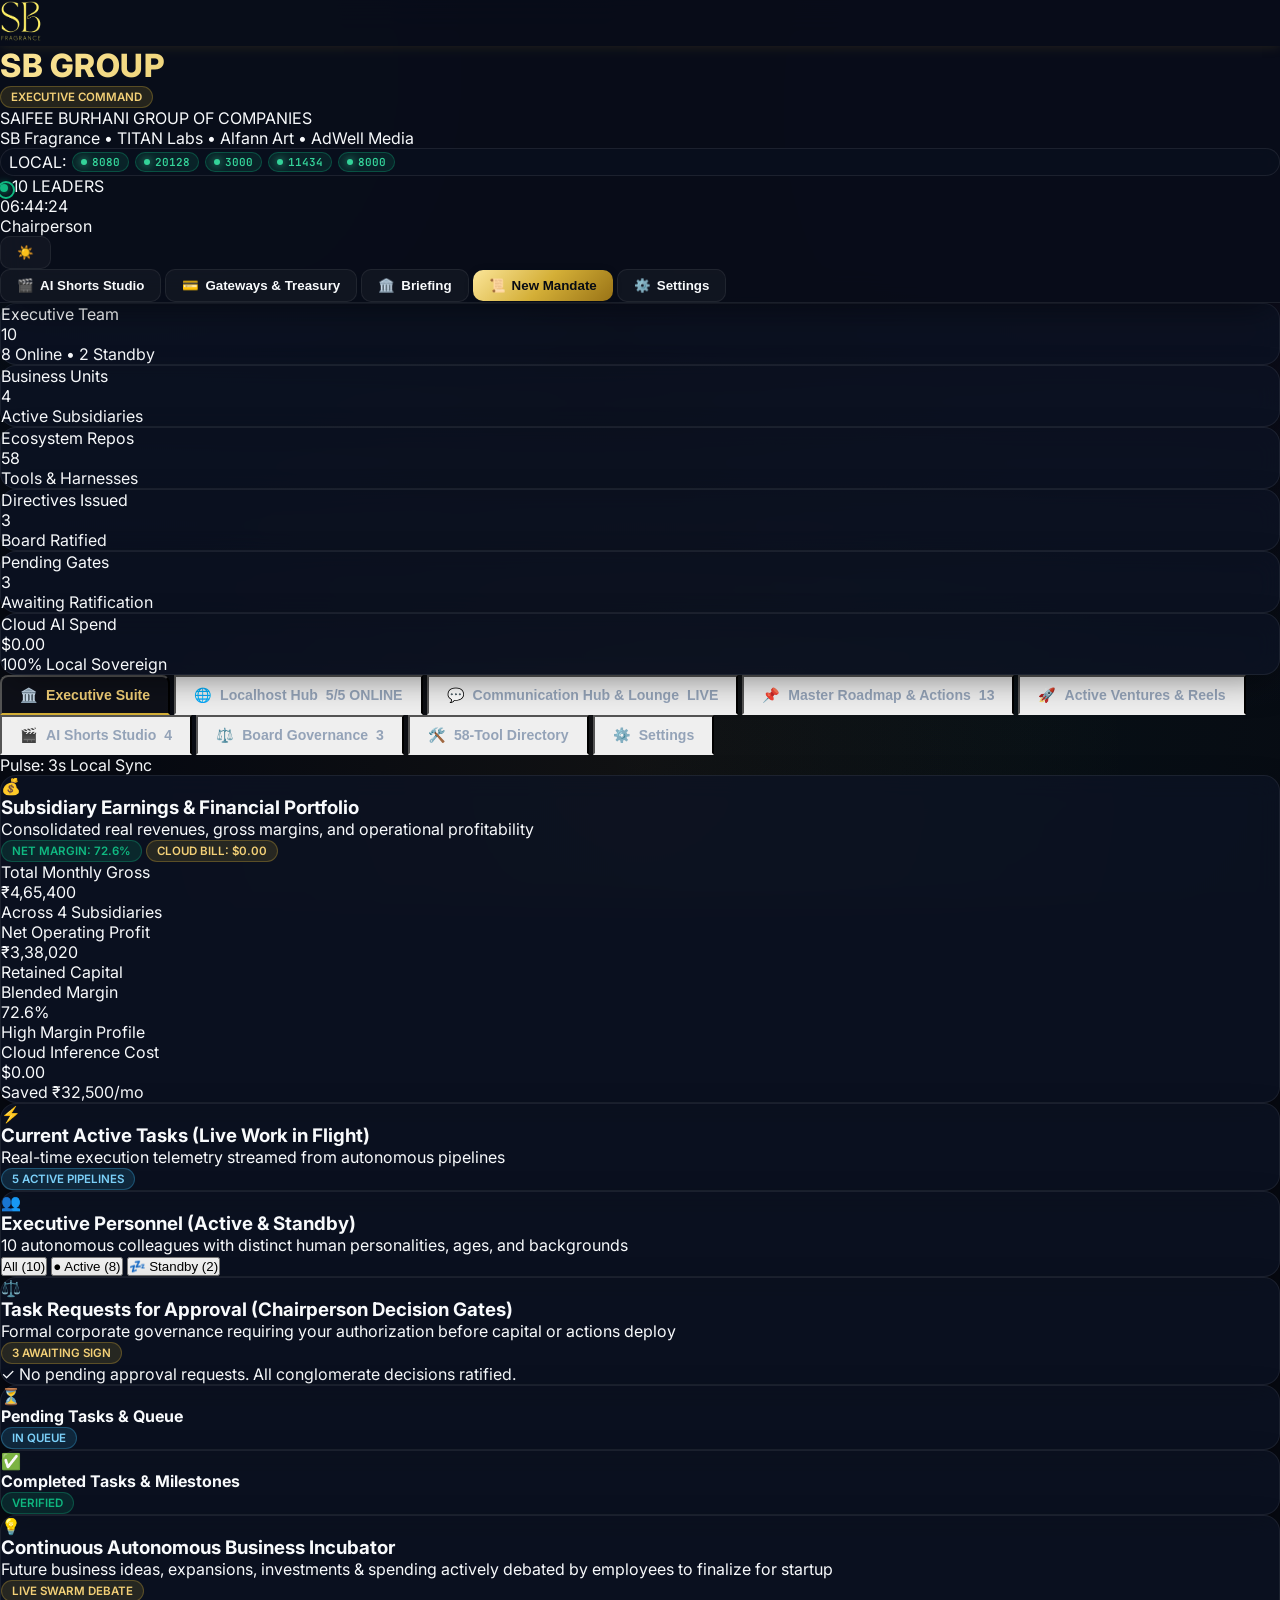
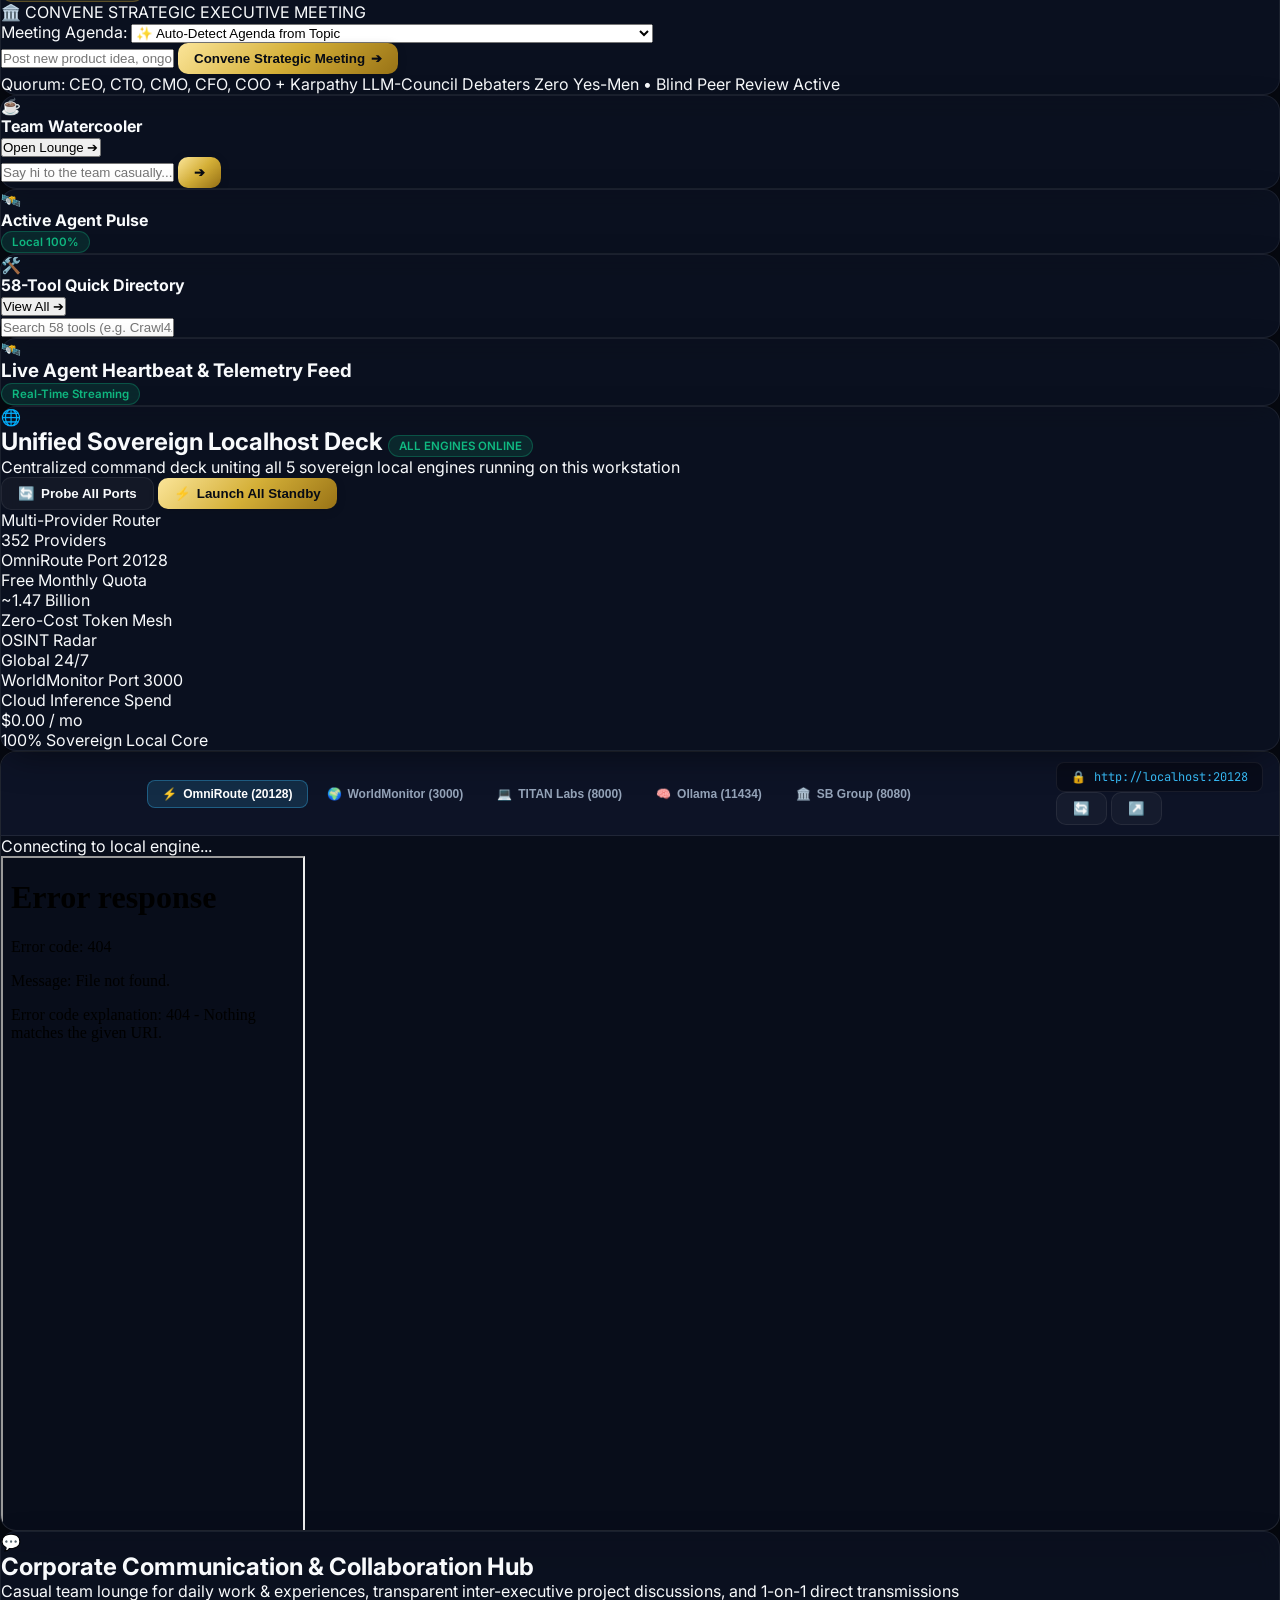
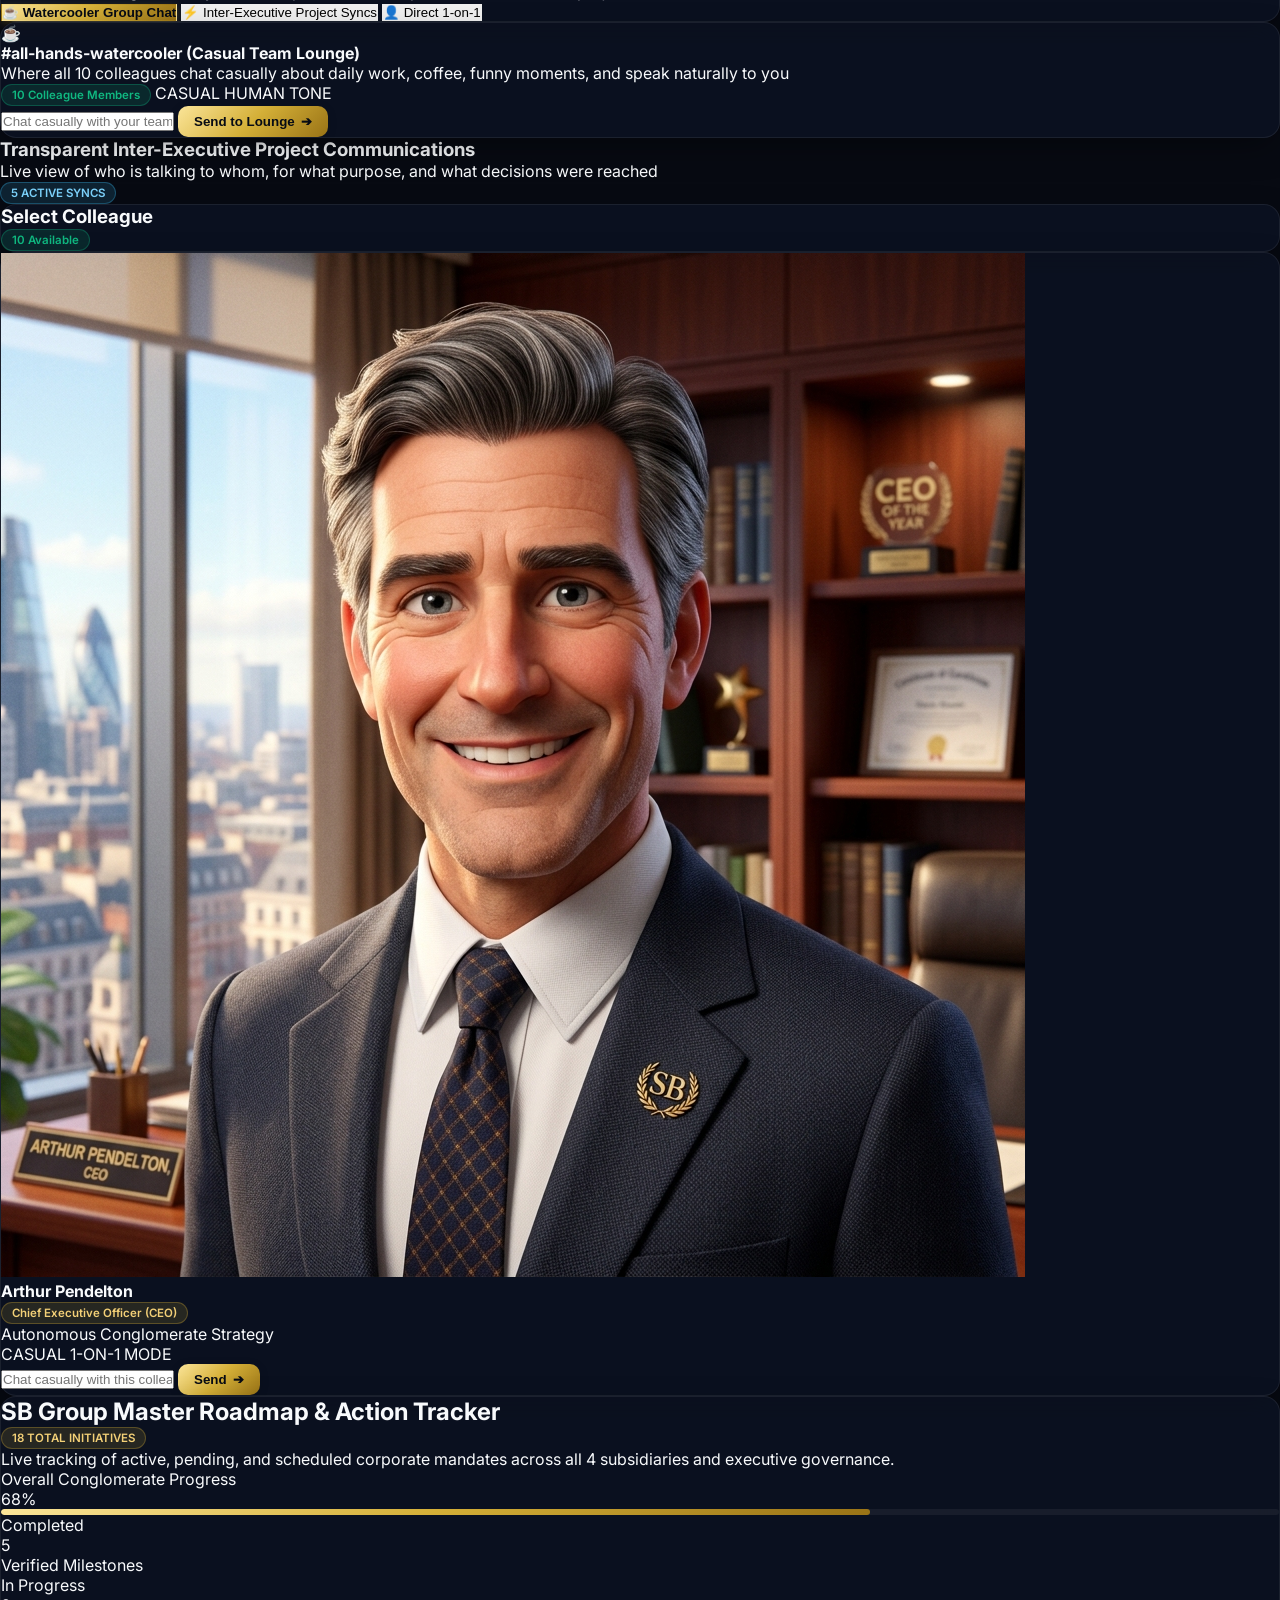
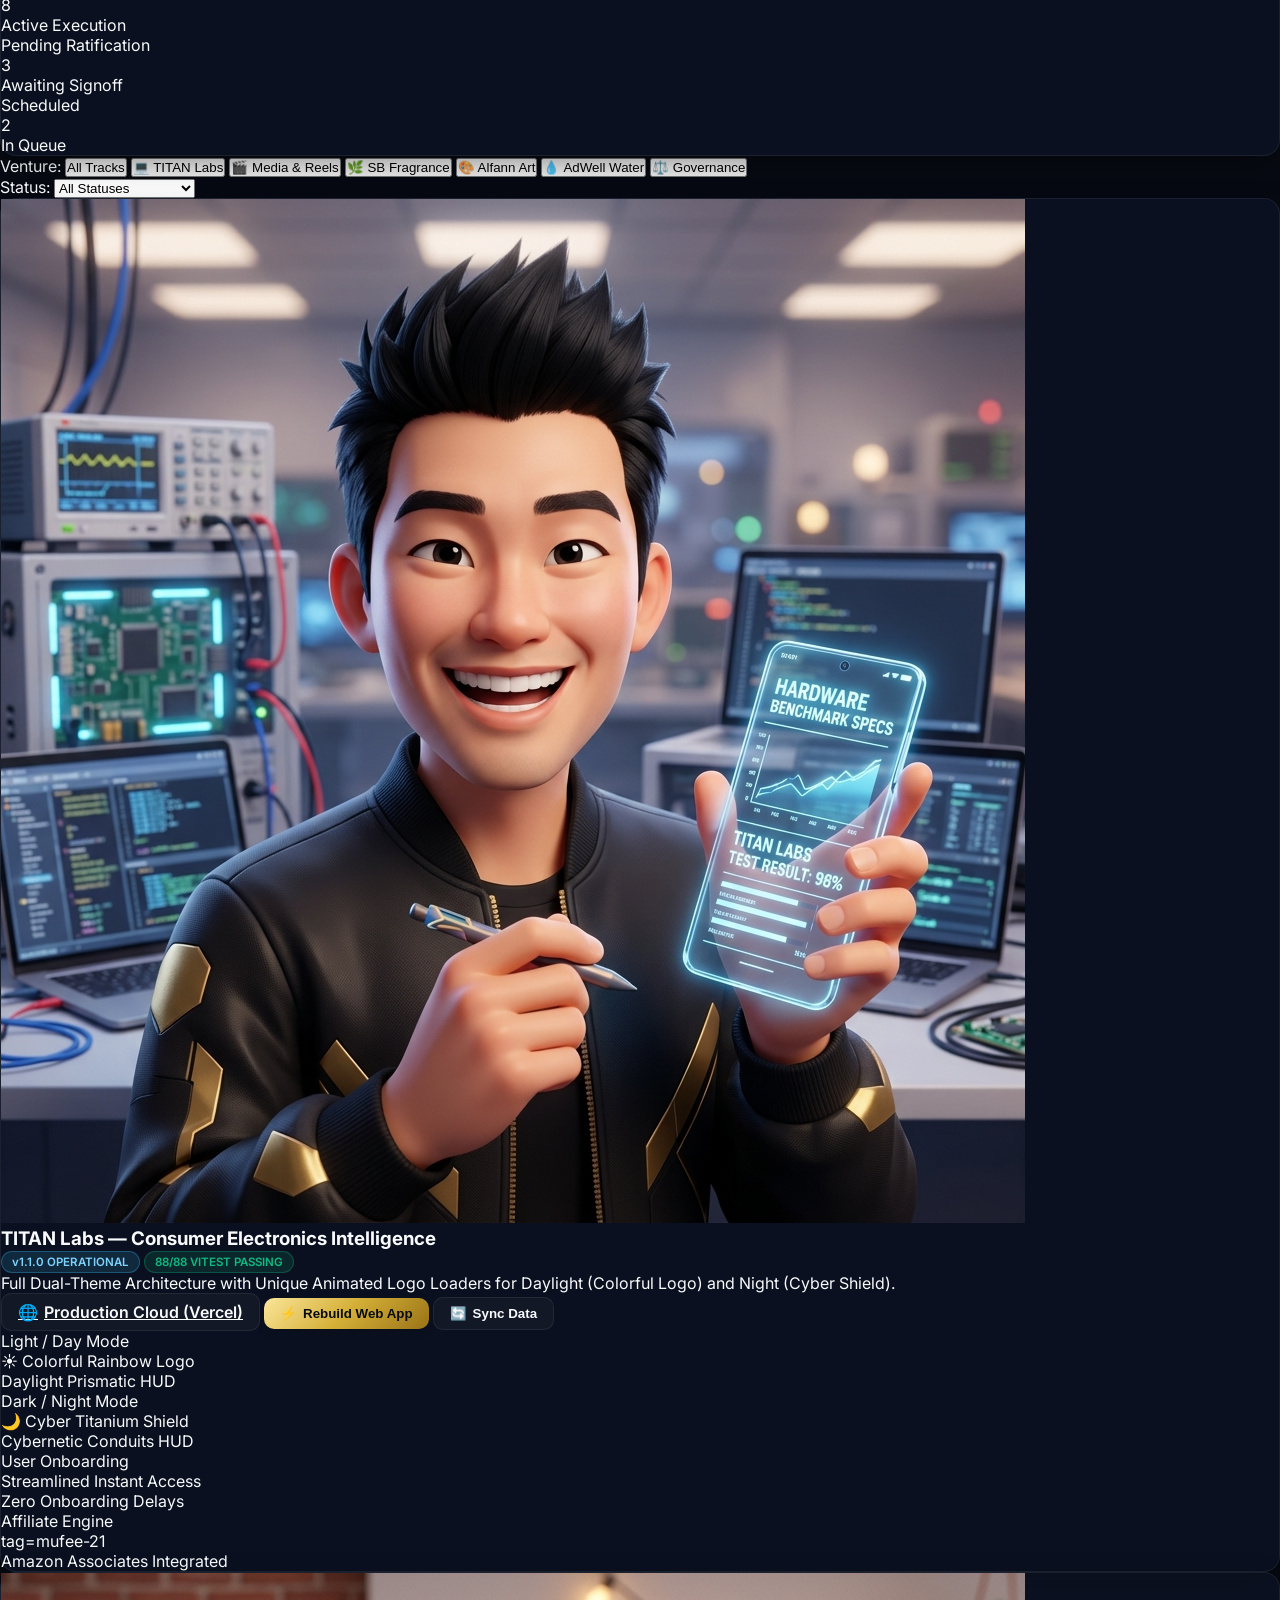
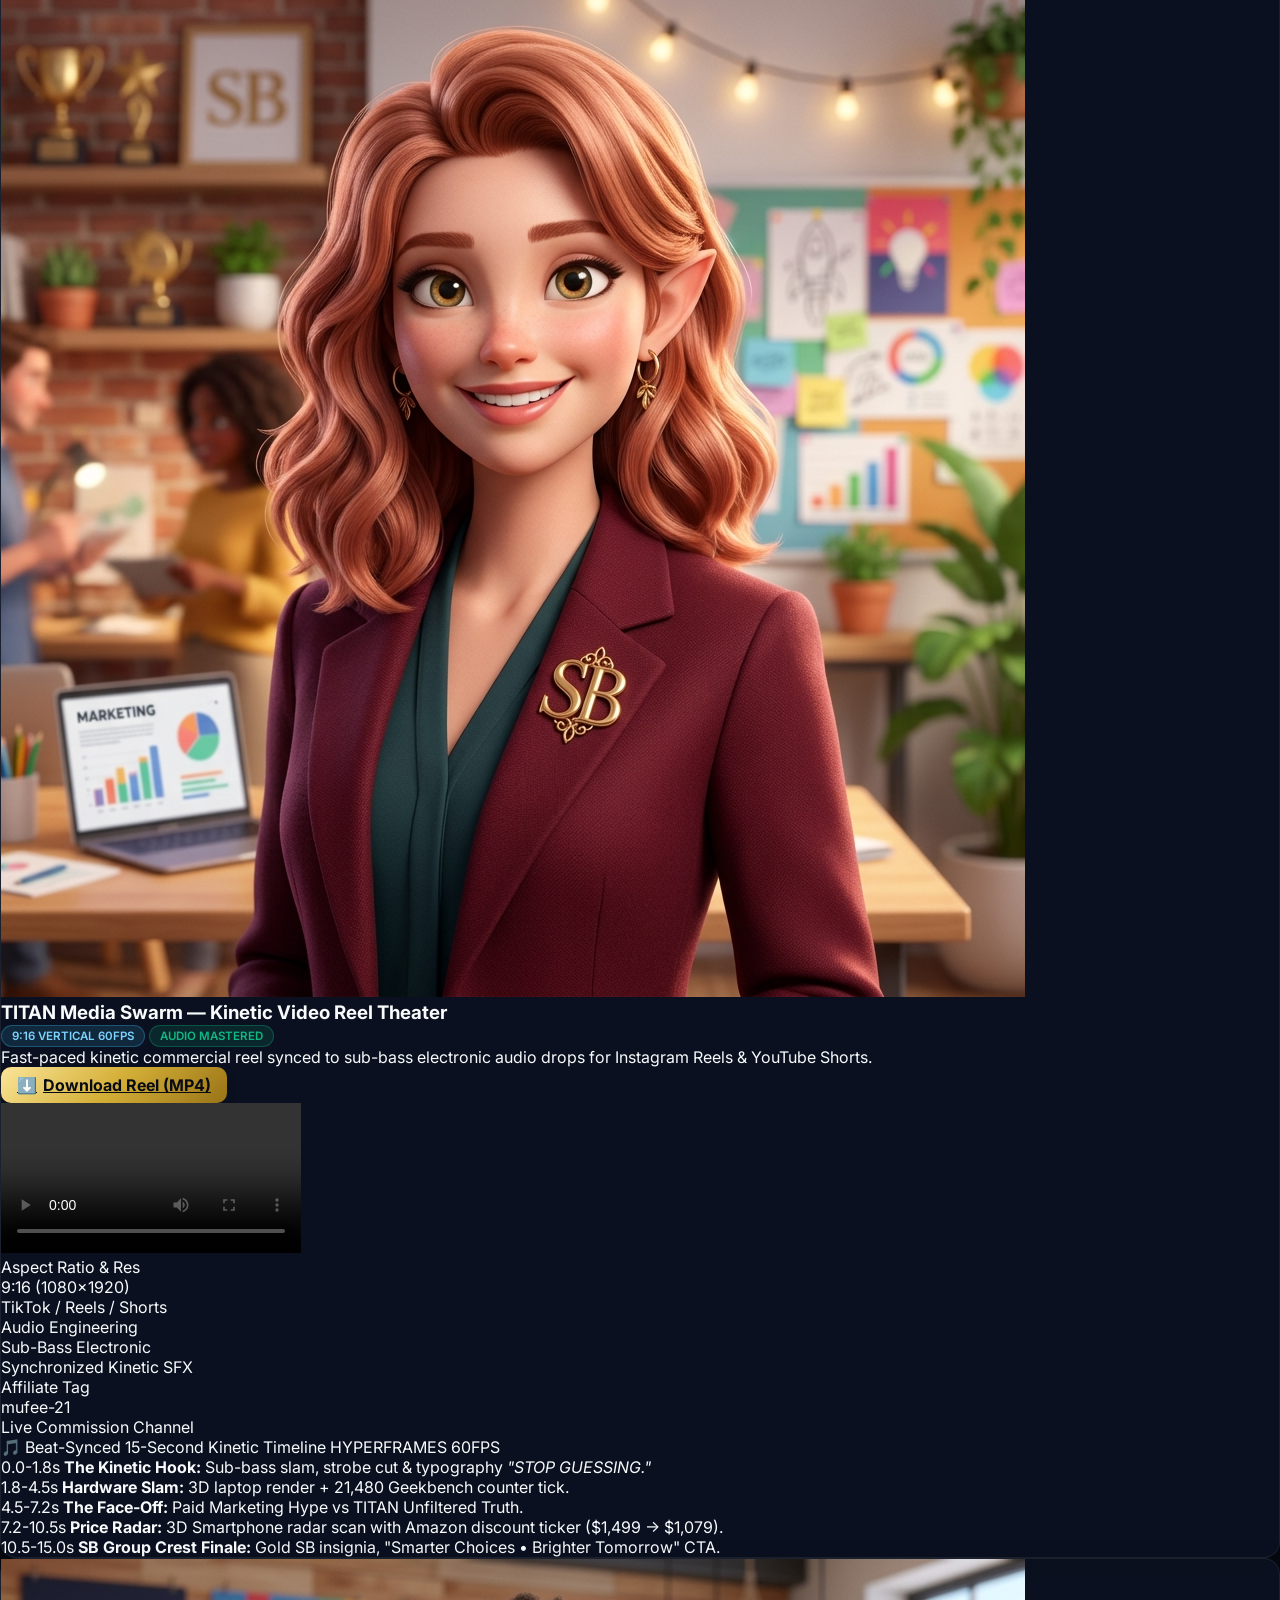
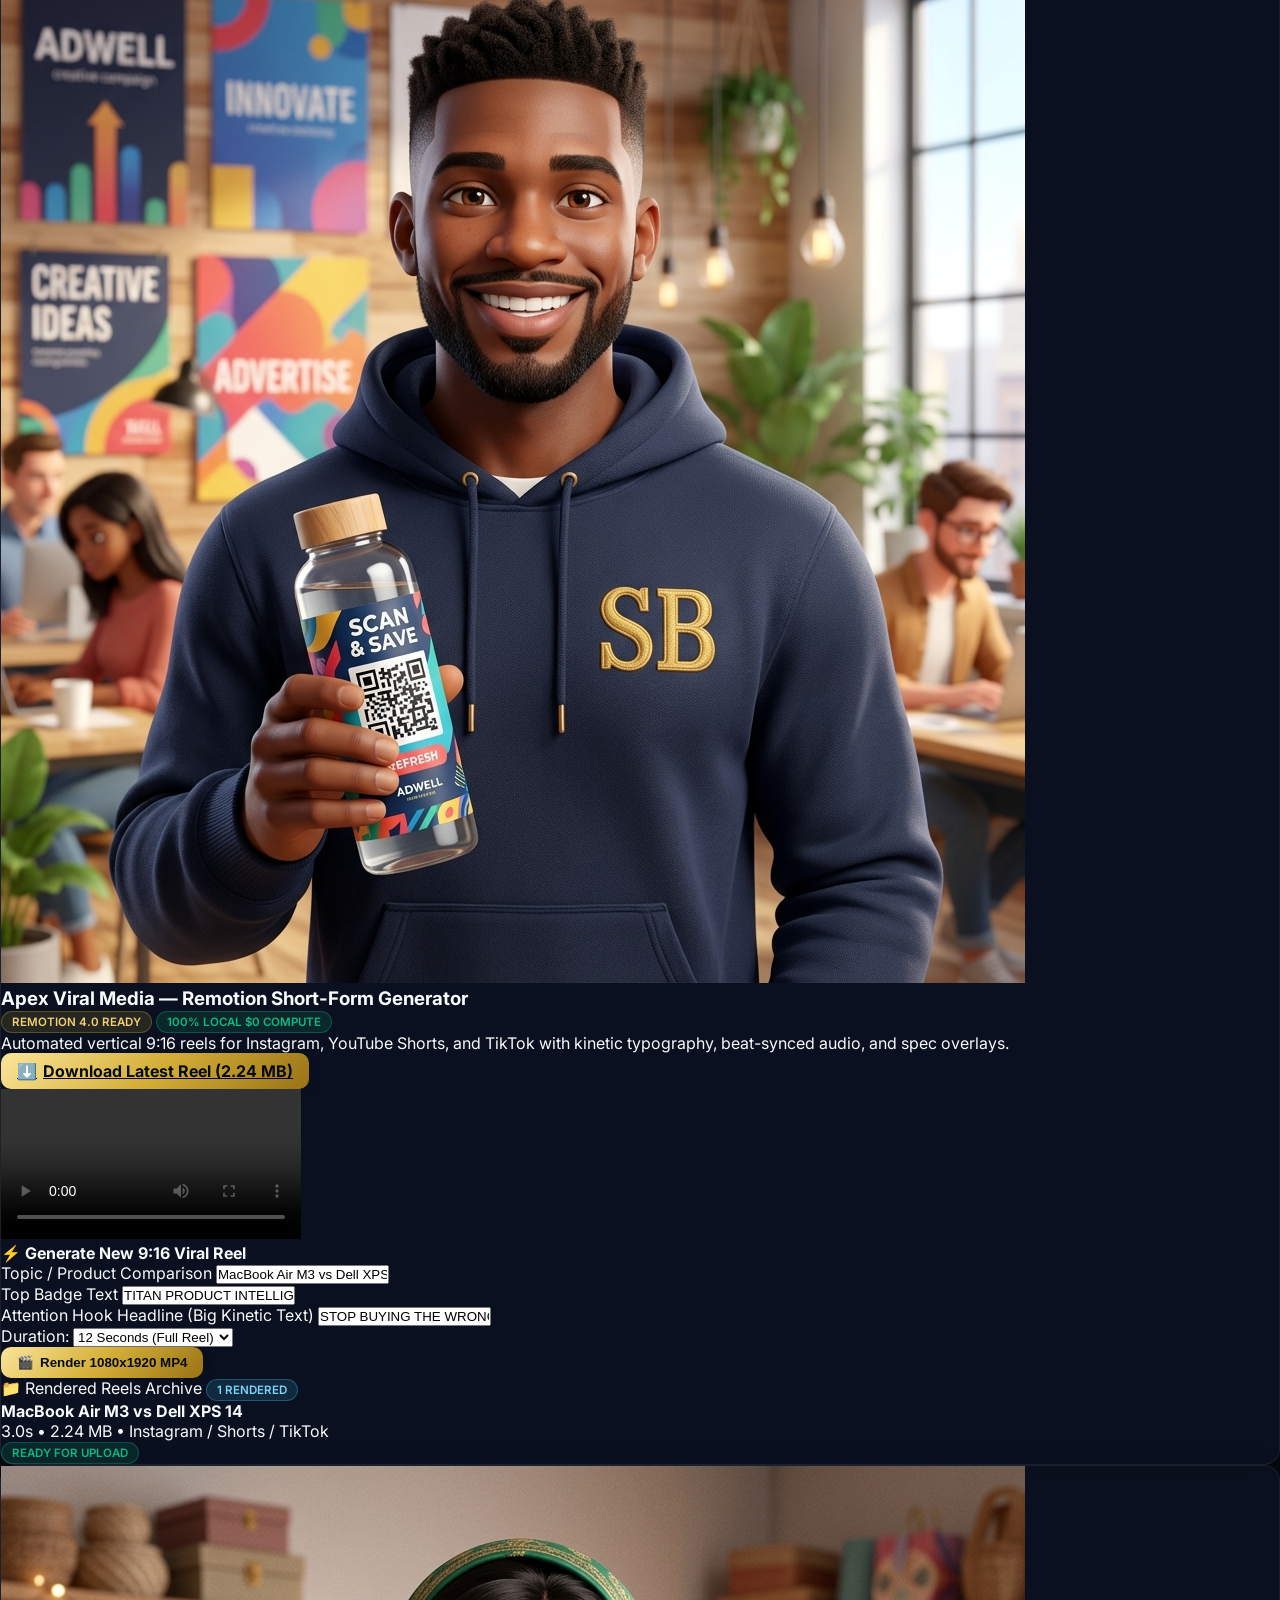
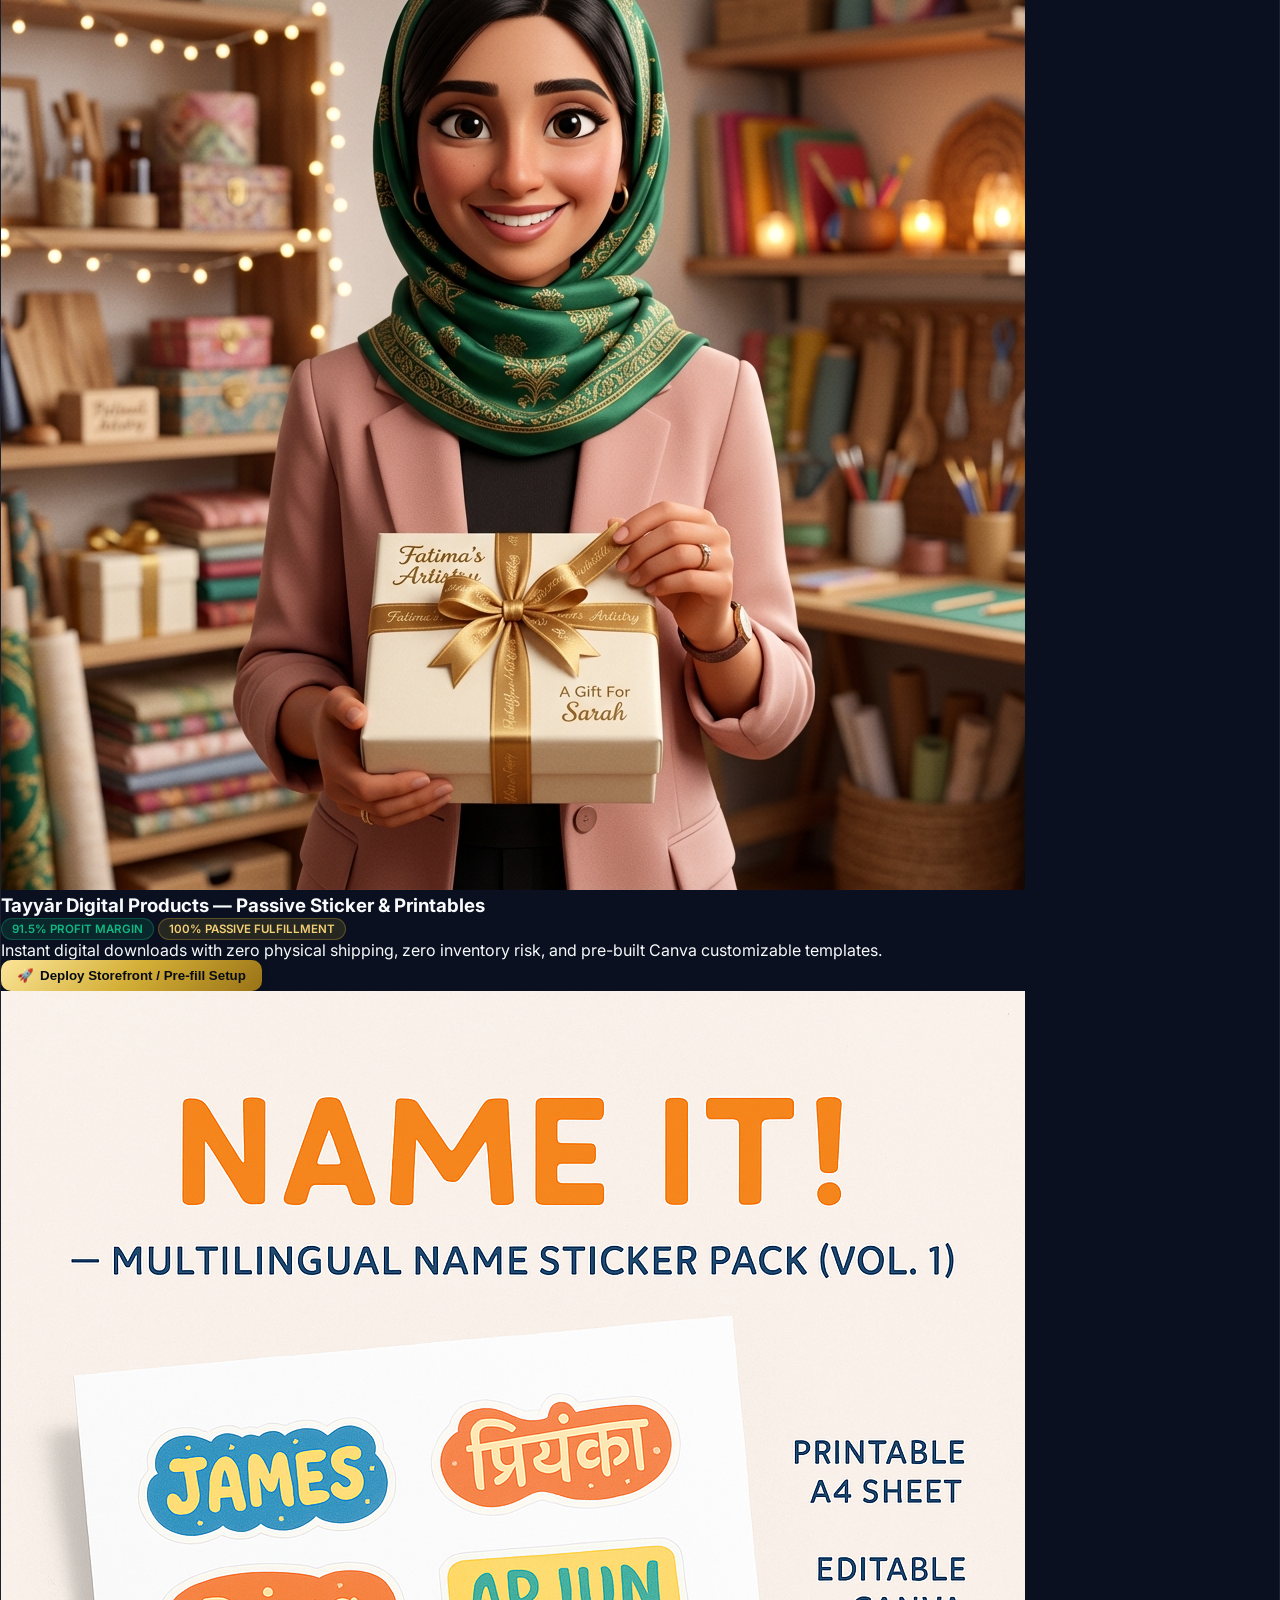
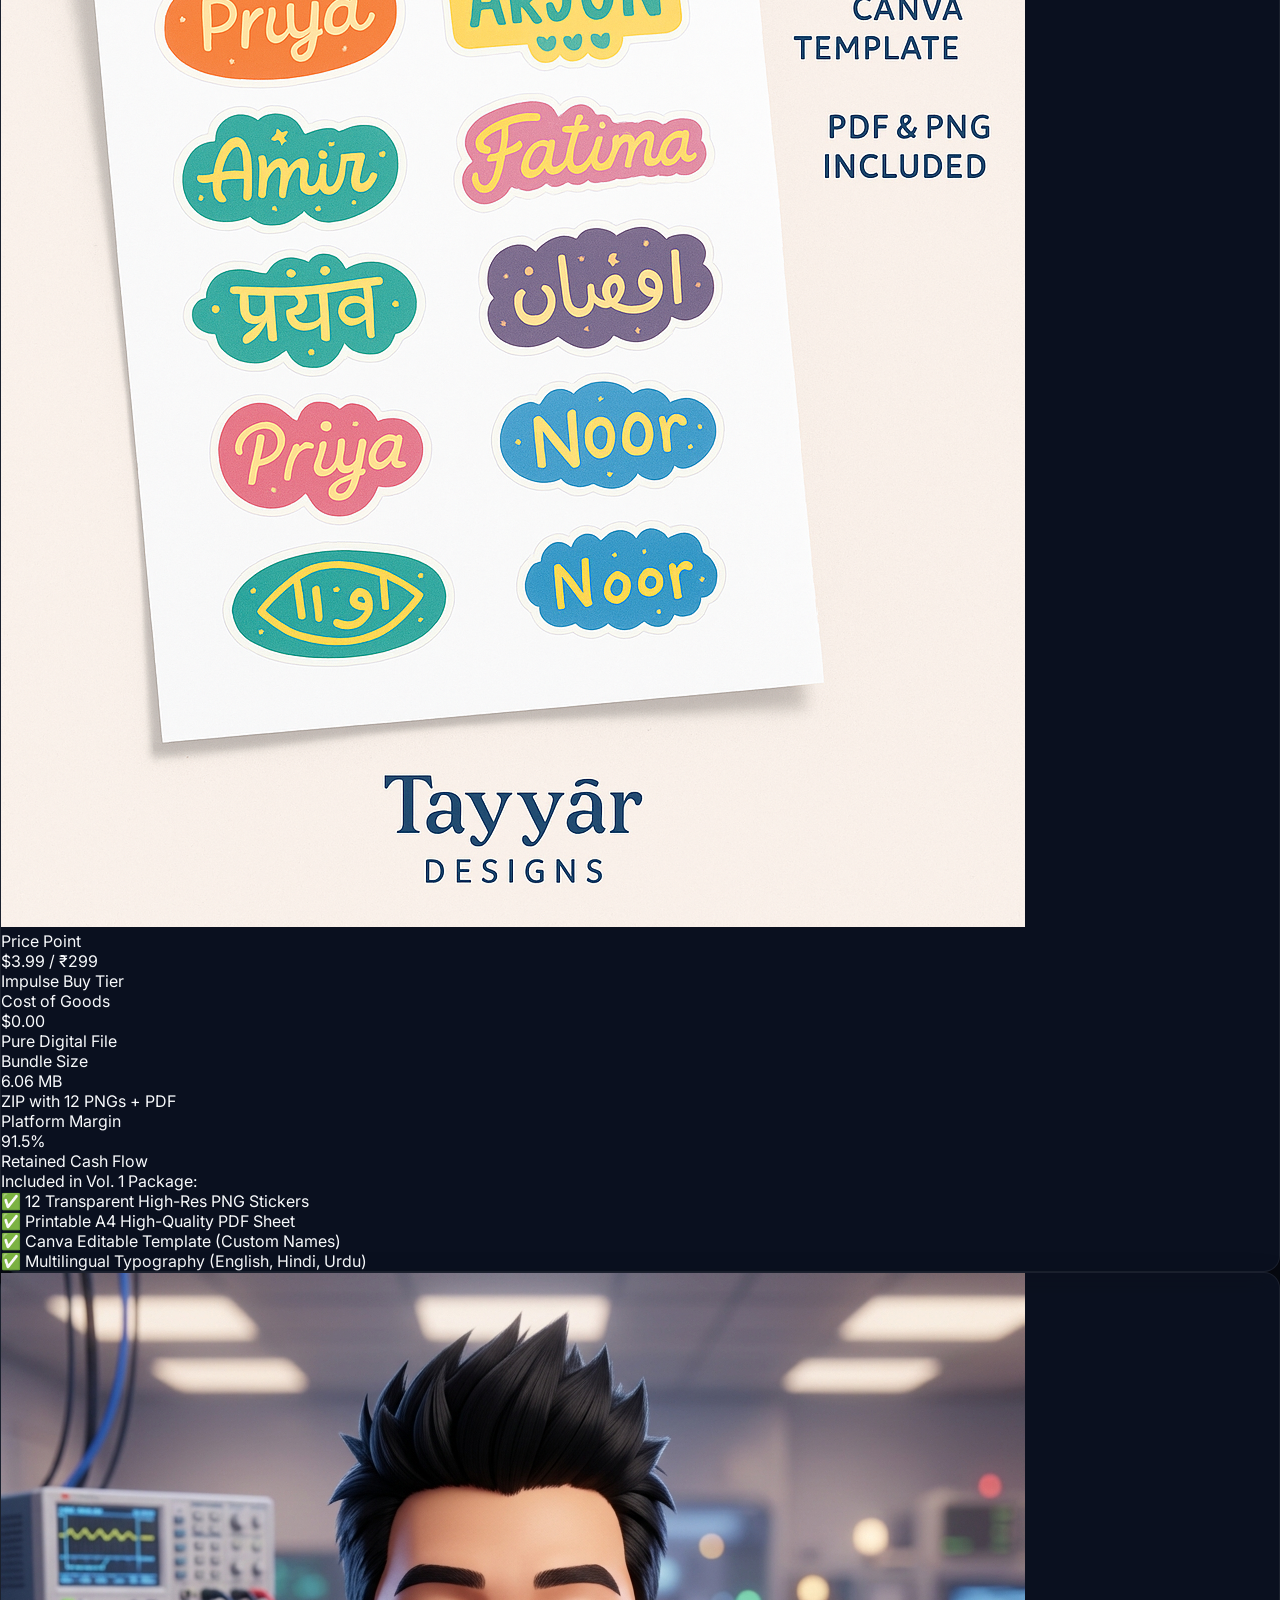
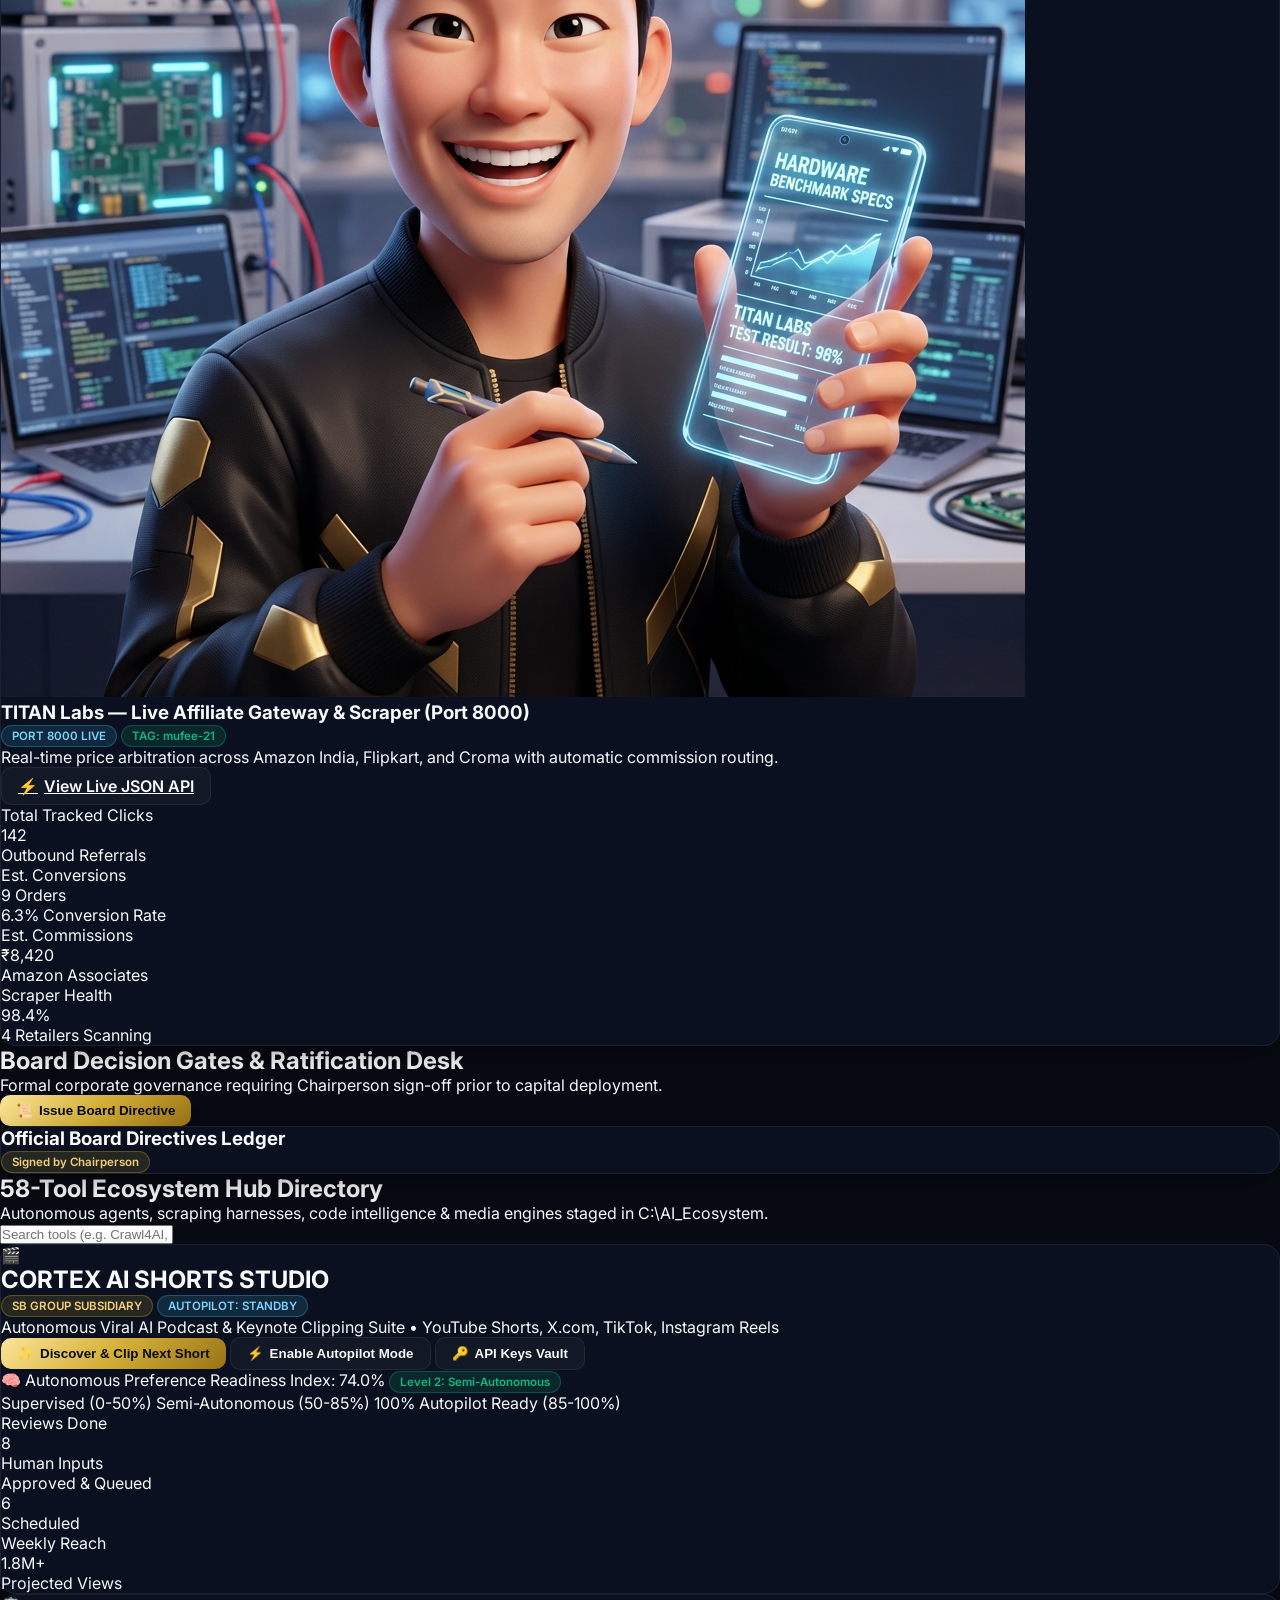
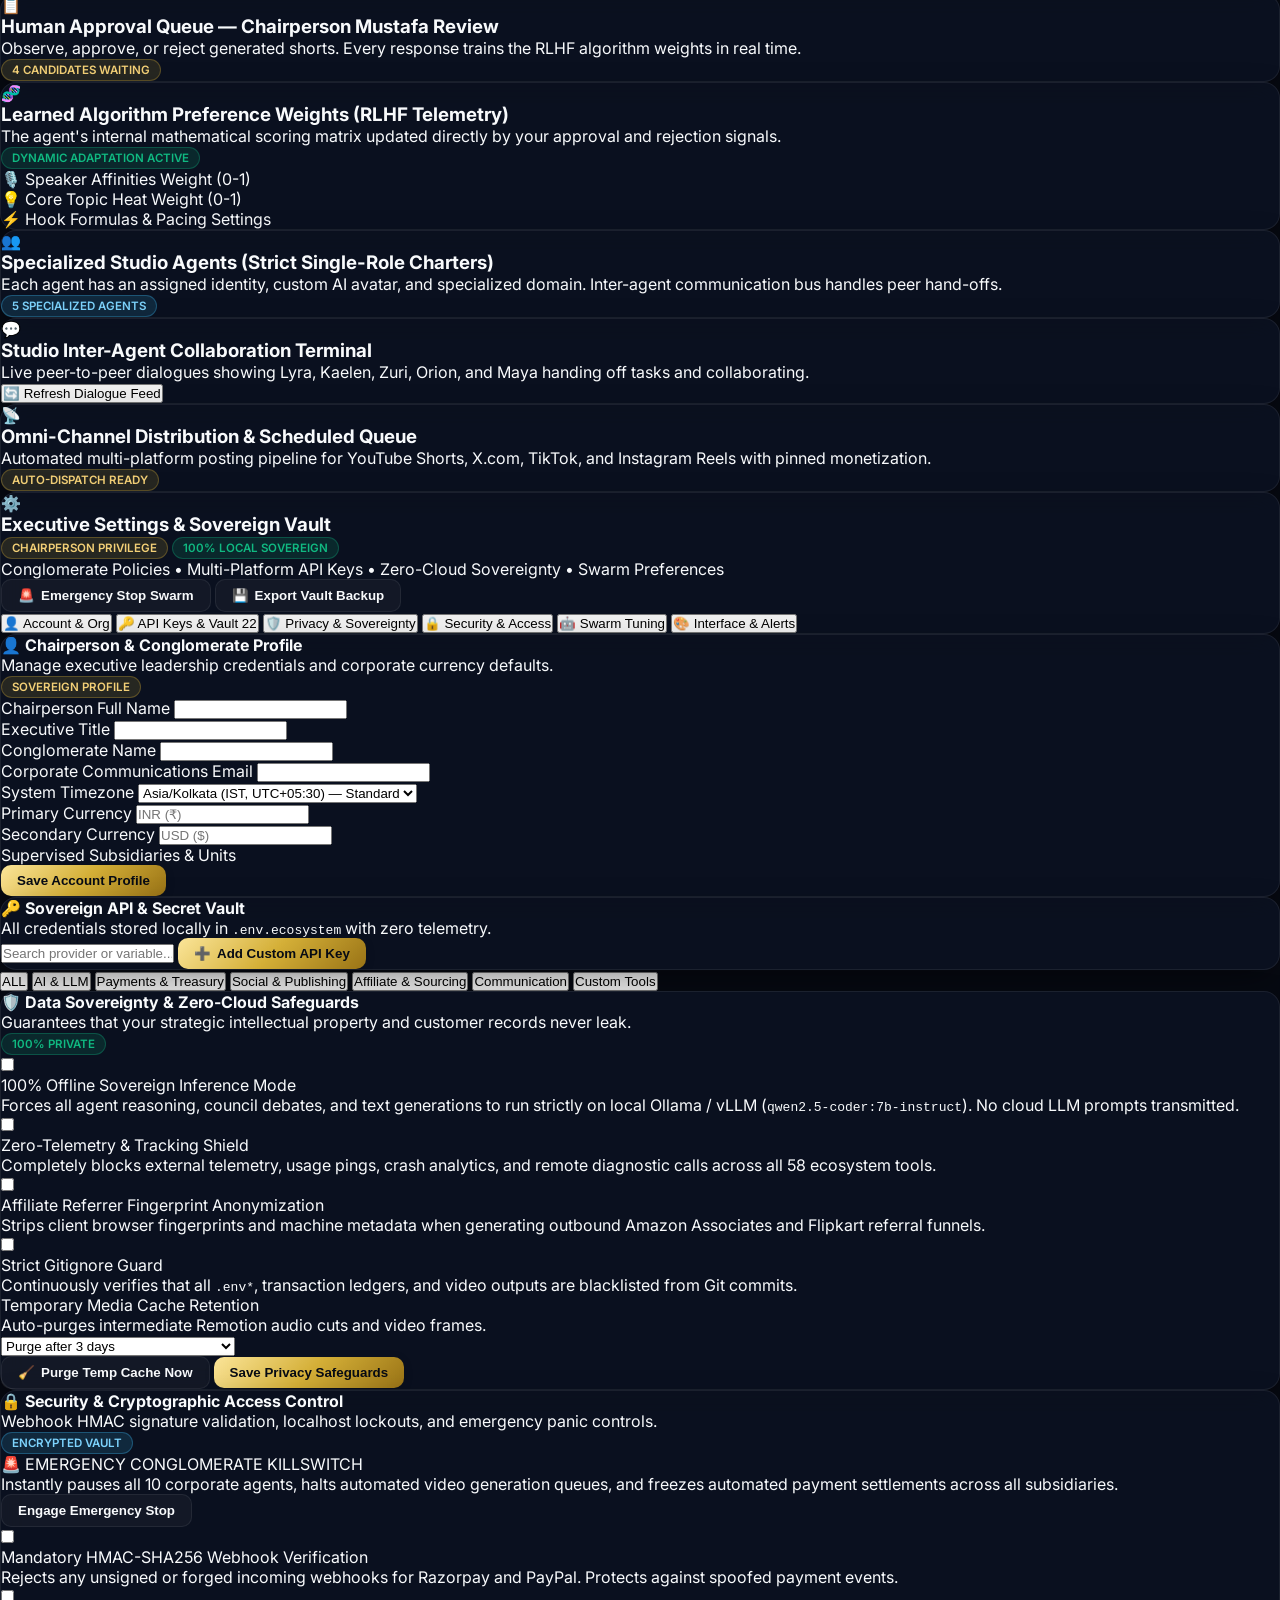
==== index.html @ efd3d58f "fix(vercel): remove invalid public property from vercel.json and mirror root static assets" ====
<!DOCTYPE html>
<html lang="en">
<head>
  <meta charset="UTF-8">
  <meta name="viewport" content="width=device-width, initial-scale=1.0">
  <title>SB Group — Executive Agent Command & Communication Platform</title>
  <link rel="icon" type="image/png" href="/assets/sb_logo_dark.png">
  <!-- Tailwind CSS -->
  <script src="https://cdn.tailwindcss.com"></script>
  <!-- Google Fonts: Cinzel, Inter, JetBrains Mono -->
  <link rel="preconnect" href="https://fonts.googleapis.com">
  <link rel="preconnect" href="https://fonts.gstatic.com" crossorigin>
  <link href="https://fonts.googleapis.com/css2?family=Cinzel:wght@600;700;800;900&family=Inter:wght@300;400;500;600;700;800&family=JetBrains+Mono:wght@400;600;700&display=swap" rel="stylesheet">
  <!-- Custom Styling -->
  <link rel="stylesheet" href="/style.css">
  <script>
    tailwind.config = {
      theme: {
        extend: {
          colors: {
            brand: {
              gold: '#D4AF37',
              goldLight: '#FBE599',
              navy: '#070B14',
              card: '#0E172A',
            }
          }
        }
      }
    }
  </script>
</head>
<body class="antialiased">

  <!-- Executive Masthead Header -->
  <header class="header-glass py-3.5 px-6">
    <div class="max-w-7xl mx-auto flex flex-col md:flex-row items-center justify-between gap-4">
      
      <!-- Brand & Dynamic Theme-Responsive SB Logo -->
      <div class="flex items-center gap-3.5">
        <div class="relative group cursor-pointer shrink-0" onclick="switchTab('progress')">
          <div id="dashboard-logo-box" class="w-12 h-12 rounded-xl border border-amber-500/40 shadow-md overflow-hidden bg-transparent p-1 flex items-center justify-center ring-2 ring-amber-500/20 group-hover:ring-amber-400 transition-all">
            <img id="dashboard-logo" src="/assets/sb_logo_dark.png" alt="SB Group Official Logo" class="w-full h-full object-contain" style="width: 42px; height: 42px; max-width: 42px; max-height: 42px;">
          </div>
          <div class="absolute -bottom-1 -right-1 w-3.5 h-3.5 bg-emerald-500 border-2 border-slate-900 rounded-full shadow"></div>
        </div>
        <div>
          <div class="flex items-center gap-2">
            <h1 class="font-['Cinzel'] text-xl sm:text-2xl font-extrabold tracking-wider brand-title">SB GROUP</h1>
            <span class="badge-gold text-[10px] px-2 py-0.5">EXECUTIVE COMMAND</span>
          </div>
          <p class="text-xs text-amber-300 font-semibold tracking-wide">SAIFEE BURHANI GROUP OF COMPANIES</p>
          <p class="text-[11px] text-slate-400">SB Fragrance • TITAN Labs • Alfann Art • AdWell Media</p>
        </div>
      </div>

      <!-- Telemetry Status & Action Buttons -->
      <div class="flex flex-wrap items-center gap-2.5">
        
        <!-- Unified Localhost Ecosystem Status Strip -->
        <div id="header-localhost-strip" class="localhost-strip hidden sm:flex items-center gap-1.5" title="Sovereign Localhost Ports Status">
          <span class="text-[9px] uppercase font-mono font-bold tracking-wider text-slate-400 pl-1 pr-0.5">LOCAL:</span>
          <button id="host-pill-8080" onclick="switchTab('ecosystem'); switchEcosystemViewport('sb_dashboard');" class="host-pill online" title="Port 8080 • SB Group Executive Command">
            <span class="host-dot"></span>8080
          </button>
          <button id="host-pill-20128" onclick="switchTab('ecosystem'); switchEcosystemViewport('omniroute');" class="host-pill online" title="Port 20128 • OmniRoute Multi-Provider Gateway (352 Providers)">
            <span class="host-dot"></span>20128
          </button>
          <button id="host-pill-3000" onclick="switchTab('ecosystem'); switchEcosystemViewport('worldmonitor');" class="host-pill online" title="Port 3000 • WorldMonitor OSINT Global Intelligence">
            <span class="host-dot"></span>3000
          </button>
          <button id="host-pill-11434" onclick="switchTab('ecosystem'); switchEcosystemViewport('ollama');" class="host-pill online" title="Port 11434 • Local Ollama Sovereign Core">
            <span class="host-dot"></span>11434
          </button>
          <button id="host-pill-8000" onclick="switchTab('ecosystem'); switchEcosystemViewport('titan');" class="host-pill online" title="Port 8000 • TITAN Labs Retail Arbitrage Gateway">
            <span class="host-dot"></span>8000
          </button>
        </div>

        <!-- Live Swarm Badge -->
        <div class="flex items-center gap-1.5 bg-slate-900/80 border border-slate-700/60 rounded-full px-2.5 py-1 shadow-inner">
          <span class="pulse-beacon"></span>
          <span id="agents-online-counter" class="text-xs font-semibold text-emerald-400">10 LEADERS</span>
        </div>

        <!-- Live Clock -->
        <div class="bg-slate-900/80 border border-slate-800 rounded-xl px-2.5 py-1 text-center">
          <div id="live-clock" class="text-xs font-mono font-bold text-slate-200">00:00:00</div>
          <div class="text-[8px] text-amber-400/90 font-mono font-bold uppercase">Chairperson</div>
        </div>

        <!-- Theme Toggle Button (Light/Day vs Dark/Night) -->
        <button id="theme-toggle-btn" onclick="toggleDashboardTheme()" class="btn-ghost text-xs py-1 px-2.5" title="Toggle Dashboard Theme">
          <span id="theme-toggle-icon">☀️</span>
        </button>

        <!-- Executive Modals Quick Actions -->
        <div class="flex items-center gap-1.5">
          <button onclick="switchTab('shorts')" class="btn-ghost text-xs py-1.5 px-3 border border-purple-500/50 text-purple-300 hover:bg-purple-950/40 flex items-center gap-1.5 shadow-sm" title="AI Clipped Shorts Studio & Human Approval Queue">
            <span>🎬</span> AI Shorts Studio
          </button>
          <button onclick="openTreasuryModal()" class="btn-ghost text-xs py-1.5 px-3 border border-emerald-500/50 text-emerald-300 hover:bg-emerald-950/40 flex items-center gap-1.5 shadow-sm" title="Manage Razorpay & PayPal Payment Gateways">
            <span>💳</span> Gateways & Treasury
          </button>
          <button onclick="openBriefingModal()" class="btn-ghost text-xs py-1.5 px-3">
            <span>🏛️</span> Briefing
          </button>
          <button onclick="openDirectiveModal()" class="btn-gold text-xs py-1.5 px-3">
            <span>📜</span> New Mandate
          </button>
          <button id="header-btn-settings" onclick="switchTab('settings')" class="btn-ghost text-xs py-1.5 px-3 border border-slate-700 hover:border-amber-400/60 text-slate-200 flex items-center gap-1.5 shadow-sm" title="Conglomerate & API Settings">
            <span>⚙️</span> Settings
          </button>
        </div>

      </div>

    </div>
  </header>

  <!-- Main Container -->
  <main class="max-w-7xl mx-auto w-full px-4 sm:px-6 py-5 flex-1 flex flex-col gap-5">

    <!-- KPI Metric Summary Ribbon -->
    <section class="grid grid-cols-2 sm:grid-cols-3 lg:grid-cols-6 gap-3">
      <div class="card-glass p-3 text-center">
        <div class="text-[10px] font-semibold text-slate-400 uppercase tracking-wider">Executive Team</div>
        <div id="metric-active-agents" class="text-xl sm:text-2xl font-bold text-amber-400 mt-0.5">10</div>
        <div id="metric-agents-sub" class="text-[10px] text-emerald-400 font-medium">8 Online • 2 Standby</div>
      </div>
      <div class="card-glass p-3 text-center">
        <div class="text-[10px] font-semibold text-slate-400 uppercase tracking-wider">Business Units</div>
        <div class="text-xl sm:text-2xl font-bold text-sky-400 mt-0.5">4</div>
        <div class="text-[10px] text-slate-400 font-medium">Active Subsidiaries</div>
      </div>
      <div class="card-glass p-3 text-center">
        <div class="text-[10px] font-semibold text-slate-400 uppercase tracking-wider">Ecosystem Repos</div>
        <div class="text-xl sm:text-2xl font-bold text-emerald-400 mt-0.5">58</div>
        <div class="text-[10px] text-slate-400 font-medium">Tools & Harnesses</div>
      </div>
      <div class="card-glass p-3 text-center">
        <div class="text-[10px] font-semibold text-slate-400 uppercase tracking-wider">Directives Issued</div>
        <div id="metric-directives" class="text-xl sm:text-2xl font-bold text-amber-200 mt-0.5">3</div>
        <div class="text-[10px] text-amber-400 font-medium">Board Ratified</div>
      </div>
      <div class="card-glass p-3 text-center">
        <div class="text-[10px] font-semibold text-slate-400 uppercase tracking-wider">Pending Gates</div>
        <div id="metric-pending-gates" class="text-xl sm:text-2xl font-bold text-amber-500 mt-0.5">3</div>
        <div class="text-[10px] text-amber-400/80 font-medium">Awaiting Ratification</div>
      </div>
      <div class="card-glass p-3 text-center">
        <div class="text-[10px] font-semibold text-slate-400 uppercase tracking-wider">Cloud AI Spend</div>
        <div class="text-xl sm:text-2xl font-bold text-emerald-400 mt-0.5">$0.00</div>
        <div class="text-[10px] text-emerald-300 font-medium">100% Local Sovereign</div>
      </div>
    </section>

    <!-- Clean Tabbed Navigation Bar -->
    <nav class="flex items-center justify-between border-b border-slate-800/80 bg-slate-900/30 px-2 rounded-t-xl overflow-x-auto">
      <div class="flex items-center gap-1">
        <button id="tab-btn-progress" onclick="switchTab('progress')" class="nav-tab active">
          <span>🏛️</span> Executive Suite
        </button>
        <button id="tab-btn-ecosystem" onclick="switchTab('ecosystem')" class="nav-tab border-cyan-500/40">
          <span>🌐</span> Localhost Hub
          <span id="ecosystem-tab-badge" class="bg-cyan-500/30 text-cyan-300 text-[10px] px-1.5 py-0.2 rounded-full font-bold ml-1 font-mono">5/5 ONLINE</span>
        </button>
        <button id="tab-btn-communication" onclick="switchTab('communication')" class="nav-tab">
          <span>💬</span> Communication Hub & Lounge
          <span id="chat-tab-badge" class="bg-amber-500/30 text-amber-300 text-[10px] px-1.5 py-0.2 rounded-full font-bold ml-1">LIVE</span>
        </button>
        <button id="tab-btn-roadmap" onclick="switchTab('roadmap')" class="nav-tab">
          <span>📌</span> Master Roadmap & Actions
          <span id="roadmap-tab-badge" class="bg-amber-500 text-slate-950 text-[10px] px-1.5 py-0.2 rounded-full font-bold ml-1">13</span>
        </button>
        <button id="tab-btn-ventures" onclick="switchTab('ventures')" class="nav-tab">
          <span>🚀</span> Active Ventures & Reels
        </button>
        <button id="tab-btn-shorts" onclick="switchTab('shorts')" class="nav-tab border-purple-500/40">
          <span>🎬</span> AI Shorts Studio
          <span id="shorts-pending-badge" class="bg-purple-500 text-slate-950 text-[10px] px-1.5 py-0.2 rounded-full font-bold ml-1">4</span>
        </button>
        <button id="tab-btn-governance" onclick="switchTab('governance')" class="nav-tab">
          <span>⚖️</span> Board Governance
          <span id="gates-tab-badge" class="bg-amber-500 text-slate-950 text-[10px] px-1.5 py-0.2 rounded-full font-bold ml-1">3</span>
        </button>
        <button id="tab-btn-tools" onclick="switchTab('tools')" class="nav-tab">
          <span>🛠️</span> 58-Tool Directory
        </button>
        <button id="tab-btn-settings" onclick="switchTab('settings')" class="nav-tab border-amber-500/40">
          <span>⚙️</span> Settings
        </button>
      </div>
      <div class="hidden md:flex items-center gap-2 text-xs text-slate-400 pr-2 shrink-0">
        <span>Pulse:</span>
        <span class="text-emerald-400 font-mono font-semibold">3s Local Sync</span>
      </div>
    </nav>

    <!-- =====================================================================
         TAB 1: MAIN PAGE CARD LAYOUT (Executive Overview + Fixed Right Dock)
         ===================================================================== -->
    <section id="tab-content-progress" class="flex flex-col gap-6">
      
      <!-- 2-Column Responsive Executive Canvas -->
      <div class="grid grid-cols-1 lg:grid-cols-12 gap-6 items-start">
        
        <!-- LEFT / MAIN STAGE: 8-9 COLUMNS ON DESKTOP -->
        <div class="lg:col-span-8 xl:col-span-9 flex flex-col gap-6">

          <!-- 1. CARD: EARNINGS FROM VARIOUS BUSINESSES -->
          <div id="card-finances" class="card-glass p-5 border border-amber-500/30 shadow-lg">
            <div class="flex flex-col sm:flex-row items-start sm:items-center justify-between gap-3 border-b border-slate-800 pb-3 mb-4">
              <div class="flex items-center gap-2.5">
                <span class="text-xl">💰</span>
                <div>
                  <h3 class="text-base font-bold text-white tracking-wide">Subsidiary Earnings & Financial Portfolio</h3>
                  <p class="text-xs text-slate-400">Consolidated real revenues, gross margins, and operational profitability</p>
                </div>
              </div>
              <div class="flex items-center gap-2">
                <span class="badge-green text-[10px] font-mono">NET MARGIN: 72.6%</span>
                <span class="badge-gold text-[10px] font-mono">CLOUD BILL: $0.00</span>
              </div>
            </div>

            <!-- Financial Metrics Ribbon -->
            <div class="grid grid-cols-2 sm:grid-cols-4 gap-3 mb-4">
              <div class="bg-slate-900/70 p-3 rounded-xl border border-slate-800 text-center">
                <div class="text-[10px] text-slate-400 uppercase font-mono">Total Monthly Gross</div>
                <div id="finance-total-gross" class="text-lg sm:text-xl font-extrabold text-amber-300 mt-0.5">₹4,65,400</div>
                <div class="text-[10px] text-emerald-400 font-medium">Across 4 Subsidiaries</div>
              </div>
              <div class="bg-slate-900/70 p-3 rounded-xl border border-slate-800 text-center">
                <div class="text-[10px] text-slate-400 uppercase font-mono">Net Operating Profit</div>
                <div id="finance-total-profit" class="text-lg sm:text-xl font-extrabold text-emerald-400 mt-0.5">₹3,38,020</div>
                <div class="text-[10px] text-slate-400 font-medium">Retained Capital</div>
              </div>
              <div class="bg-slate-900/70 p-3 rounded-xl border border-slate-800 text-center">
                <div class="text-[10px] text-slate-400 uppercase font-mono">Blended Margin</div>
                <div class="text-lg sm:text-xl font-extrabold text-sky-400 mt-0.5">72.6%</div>
                <div class="text-[10px] text-sky-300 font-medium">High Margin Profile</div>
              </div>
              <div class="bg-slate-900/70 p-3 rounded-xl border border-slate-800 text-center">
                <div class="text-[10px] text-slate-400 uppercase font-mono">Cloud Inference Cost</div>
                <div class="text-lg sm:text-xl font-extrabold text-emerald-400 mt-0.5">$0.00</div>
                <div class="text-[10px] text-emerald-300 font-medium">Saved ₹32,500/mo</div>
              </div>
            </div>

            <!-- Subsidiary Business Units Grid -->
            <div id="finance-ventures-container" class="grid grid-cols-1 sm:grid-cols-2 gap-3.5">
              <!-- Rendered dynamically via app.js -->
            </div>
          </div>

          <!-- 2. CARD: CURRENT ACTIVE TASKS (WORK IN FLIGHT) -->
          <div id="card-current-tasks" class="card-glass p-5 border border-sky-500/30">
            <div class="flex items-center justify-between border-b border-slate-800 pb-3 mb-4">
              <div class="flex items-center gap-2.5">
                <span class="text-xl">⚡</span>
                <div>
                  <h3 class="text-base font-bold text-white tracking-wide">Current Active Tasks (Live Work in Flight)</h3>
                  <p class="text-xs text-slate-400">Real-time execution telemetry streamed from autonomous pipelines</p>
                </div>
              </div>
              <span class="badge-blue text-[10px] font-mono">5 ACTIVE PIPELINES</span>
            </div>

            <div id="current-tasks-container" class="space-y-3">
              <!-- Rendered dynamically via app.js -->
            </div>
          </div>

          <!-- 3. CARD: LIST OF EMPLOYEES (ACTIVE & NON-ACTIVE/STANDBY) -->
          <div id="card-employees" class="card-glass p-5 border border-emerald-500/30">
            <div class="flex flex-col sm:flex-row items-start sm:items-center justify-between gap-3 border-b border-slate-800 pb-3 mb-4">
              <div class="flex items-center gap-2.5">
                <span class="text-xl">👥</span>
                <div>
                  <h3 class="text-base font-bold text-white tracking-wide">Executive Personnel (Active & Standby)</h3>
                  <p class="text-xs text-slate-400">10 autonomous colleagues with distinct human personalities, ages, and backgrounds</p>
                </div>
              </div>

              <!-- Filter Pills -->
              <div class="flex items-center gap-1.5">
                <button onclick="filterEmployeeRoster('all')" class="employee-filter-btn px-2.5 py-1 rounded-lg text-xs font-semibold bg-amber-500/20 text-amber-300 border border-amber-500/40" data-filter="all">All (10)</button>
                <button onclick="filterEmployeeRoster('online')" class="employee-filter-btn px-2.5 py-1 rounded-lg text-xs font-medium text-slate-300 hover:bg-slate-800 border border-transparent" data-filter="online">● Active (8)</button>
                <button onclick="filterEmployeeRoster('standby')" class="employee-filter-btn px-2.5 py-1 rounded-lg text-xs font-medium text-slate-300 hover:bg-slate-800 border border-transparent" data-filter="standby">💤 Standby (2)</button>
              </div>
            </div>

            <div id="employees-grid-container" class="grid grid-cols-1 md:grid-cols-2 xl:grid-cols-3 gap-3.5">
              <!-- Rendered dynamically via app.js -->
            </div>
          </div>

          <!-- 4. CARD: TASK REQUESTS FOR APPROVAL (CHAIRPERSON DECISION GATES) -->
          <div id="card-approval-requests" class="card-glass p-5 border border-amber-500/30">
            <div class="flex items-center justify-between border-b border-slate-800 pb-3 mb-4">
              <div class="flex items-center gap-2.5">
                <span class="text-xl">⚖️</span>
                <div>
                  <h3 class="text-base font-bold text-white tracking-wide">Task Requests for Approval (Chairperson Decision Gates)</h3>
                  <p class="text-xs text-slate-400">Formal corporate governance requiring your authorization before capital or actions deploy</p>
                </div>
              </div>
              <span id="approval-pending-counter" class="badge-gold text-[10px] font-mono">3 AWAITING SIGN</span>
            </div>

            <div id="approval-requests-container" class="grid grid-cols-1 md:grid-cols-2 gap-3.5">
              <!-- Rendered dynamically via app.js -->
            </div>
          </div>

          <!-- 5 & 6. SUB-GRID: PENDING TASKS & COMPLETED TASKS -->
          <div class="grid grid-cols-1 md:grid-cols-2 gap-5">
            
            <!-- 5. PENDING TASKS CARD -->
            <div id="card-pending-tasks" class="card-glass p-5 border border-slate-800">
              <div class="flex items-center justify-between border-b border-slate-800 pb-2.5 mb-3">
                <div class="flex items-center gap-2">
                  <span class="text-base">⏳</span>
                  <h4 class="text-xs font-bold uppercase tracking-wider text-slate-300">Pending Tasks & Queue</h4>
                </div>
                <span id="pending-tasks-badge" class="badge-blue text-[10px] font-mono">IN QUEUE</span>
              </div>
              <div id="pending-tasks-list" class="space-y-2.5 max-h-72 overflow-y-auto pr-1">
                <!-- Rendered dynamically via app.js -->
              </div>
            </div>

            <!-- 6. COMPLETED TASKS CARD -->
            <div id="card-completed-tasks" class="card-glass p-5 border border-slate-800">
              <div class="flex items-center justify-between border-b border-slate-800 pb-2.5 mb-3">
                <div class="flex items-center gap-2">
                  <span class="text-base">✅</span>
                  <h4 class="text-xs font-bold uppercase tracking-wider text-slate-300">Completed Tasks & Milestones</h4>
                </div>
                <span id="completed-tasks-badge" class="badge-green text-[10px] font-mono">VERIFIED</span>
              </div>
              <div id="completed-tasks-list" class="space-y-2.5 max-h-72 overflow-y-auto pr-1">
                <!-- Rendered dynamically via app.js -->
              </div>
            </div>

          </div>

          <!-- 7. CARD: AUTONOMOUS BUSINESS INCUBATOR & STARTUP DEBATES -->
          <div id="card-business-incubator" class="card-glass p-5 border border-purple-500/30">
            <div class="flex flex-col sm:flex-row items-start sm:items-center justify-between gap-3 border-b border-slate-800 pb-3 mb-4">
              <div class="flex items-center gap-2.5">
                <span class="text-xl">💡</span>
                <div>
                  <h3 class="text-base font-bold text-white tracking-wide">Continuous Autonomous Business Incubator</h3>
                  <p class="text-xs text-slate-400">Future business ideas, expansions, investments & spending actively debated by employees to finalize for startup</p>
                </div>
              </div>
              <span class="badge-gold text-[10px] font-mono">LIVE SWARM DEBATE</span>
            </div>

            <!-- Pitch / Board Meeting Form: Convene Strategic Swarm Meeting -->
            <form id="incubator-pitch-form" onsubmit="handlePitchIdea(event)" class="mb-5 bg-slate-900/80 p-4 rounded-xl border border-purple-500/30 flex flex-col gap-3 shadow-lg">
              <div class="flex flex-col sm:flex-row items-start sm:items-center justify-between gap-2 border-b border-slate-800 pb-2.5">
                <div class="flex items-center gap-2 text-amber-400 text-xs font-bold tracking-wide">
                  <span>🏛️ CONVENE STRATEGIC EXECUTIVE MEETING</span>
                </div>
                <div class="flex items-center gap-2 w-full sm:w-auto">
                  <span class="text-[10px] uppercase font-mono text-slate-400">Meeting Agenda:</span>
                  <select id="incubator-meeting-type" class="bg-slate-950 border border-slate-700 rounded-lg px-2.5 py-1 text-xs text-amber-300 font-semibold focus:outline-none focus:border-amber-400" onchange="updatePitchPlaceholder()">
                    <option value="AUTO">✨ Auto-Detect Agenda from Topic</option>
                    <option value="NEW_PRODUCT">🚀 New Product / Venture Launch (5-Yr Trajectory, Demographics, TAM)</option>
                    <option value="ONGOING_REVIEW">🔄 Ongoing Product Performance (Current Cash Flow, Feature Changes, Roadmap)</option>
                    <option value="INVESTMENT_TRADING">💰 Strategic Investment & Trading (Zero-Loss Guardrails, Bot Diligence, Yield)</option>
                  </select>
                </div>
              </div>

              <div class="flex flex-col sm:flex-row items-center gap-2.5">
                <input
                  type="text"
                  id="incubator-pitch-input"
                  placeholder="Post new product idea, ongoing review mandate, or capital investment proposal..."
                  class="flex-1 w-full bg-slate-950 border border-slate-700/80 rounded-lg px-3.5 py-2.5 text-xs text-white placeholder-slate-500 focus:outline-none focus:border-amber-400"
                  required
                >
                <button type="submit" id="incubator-pitch-btn" class="btn-gold text-xs py-2.5 px-4 shrink-0 w-full sm:w-auto flex items-center justify-center gap-1.5 font-bold">
                  <span>Convene Strategic Meeting</span> ➔
                </button>
              </div>
              <div class="flex items-center justify-between text-[10px] text-slate-400 px-0.5">
                <span>Quorum: CEO, CTO, CMO, CFO, COO + Karpathy LLM-Council Debaters</span>
                <span class="text-amber-400/90 font-mono">Zero Yes-Men • Blind Peer Review Active</span>
              </div>
            </form>

            <!-- Incubator Proposals Grid -->
            <div id="incubator-proposals-container" class="space-y-4">
              <!-- Rendered dynamically via app.js -->
            </div>
          </div>

        </div>

        <!-- RIGHT SIDE FIXED SHORT PANEL: 3-4 COLUMNS (STICKY ON DESKTOP) -->
        <aside class="lg:col-span-4 xl:col-span-3 flex flex-col gap-5 lg:sticky lg:top-24 h-fit">
          
          <!-- DOCK 1: RAPID WATERCOOLER COMMUNICATION CONSOLE -->
          <div class="card-glass p-4 border border-amber-500/30 flex flex-col gap-3">
            <div class="flex items-center justify-between border-b border-slate-800 pb-2">
              <div class="flex items-center gap-2">
                <span class="text-base">☕</span>
                <h4 class="text-xs font-bold uppercase tracking-wider text-slate-200">Team Watercooler</h4>
              </div>
              <button onclick="switchTab('communication')" class="text-[10px] text-amber-400 hover:text-amber-300 font-mono flex items-center gap-1">
                <span>Open Lounge</span> ➔
              </button>
            </div>

            <!-- Quick Snippet of Latest Banter -->
            <div id="quick-watercooler-feed" class="space-y-2 text-xs max-h-48 overflow-y-auto pr-1 font-sans">
              <!-- Rendered dynamically -->
            </div>

            <!-- Quick Chat Input -->
            <form id="quick-watercooler-form" onsubmit="handleSendQuickWatercooler(event)" class="pt-2 border-t border-slate-800 flex items-center gap-1.5">
              <input
                type="text"
                id="quick-watercooler-input"
                placeholder="Say hi to the team casually..."
                class="flex-1 bg-slate-900 border border-slate-700/80 rounded-lg px-3 py-1.5 text-xs text-white placeholder-slate-500 focus:outline-none focus:border-amber-400"
                required
              >
              <button type="submit" id="quick-watercooler-btn" class="btn-gold text-xs py-1.5 px-3 shrink-0">
                ➔
              </button>
            </form>
          </div>

          <!-- DOCK 2: ACTIVE AGENT PULSE -->
          <div class="card-glass p-4 border border-slate-800 flex flex-col gap-2.5">
            <div class="flex items-center justify-between border-b border-slate-800 pb-2">
              <div class="flex items-center gap-2">
                <span class="text-base">🛰️</span>
                <h4 class="text-xs font-bold uppercase tracking-wider text-slate-200">Active Agent Pulse</h4>
              </div>
              <span class="badge-green text-[9px]">Local 100%</span>
            </div>
            <div id="agent-pulse-list" class="space-y-1.5 max-h-44 overflow-y-auto pr-1">
              <!-- Rendered dynamically -->
            </div>
          </div>

          <!-- DOCK 3: 58-TOOL QUICK LAUNCHER -->
          <div class="card-glass p-4 border border-slate-800 flex flex-col gap-2.5">
            <div class="flex items-center justify-between border-b border-slate-800 pb-2">
              <div class="flex items-center gap-2">
                <span class="text-base">🛠️</span>
                <h4 class="text-xs font-bold uppercase tracking-wider text-slate-200">58-Tool Quick Directory</h4>
              </div>
              <button onclick="switchTab('tools')" class="text-[10px] text-sky-400 hover:text-sky-300 font-mono">View All ➔</button>
            </div>
            <input
              type="text"
              id="quick-tool-search"
              oninput="handleQuickToolSearch(this.value)"
              placeholder="Search 58 tools (e.g. Crawl4AI, OmniRoute)..."
              class="bg-slate-900 border border-slate-700/80 rounded-lg px-2.5 py-1.5 text-xs text-white placeholder-slate-500 focus:outline-none focus:border-amber-400 mb-1"
            >
            <div id="quick-tools-list" class="space-y-1.5 max-h-48 overflow-y-auto pr-1">
              <!-- Rendered dynamically -->
            </div>
          </div>

        </aside>

      </div>

      <!-- Live Heartbeat Log Stream -->
      <div class="card-glass p-4 border border-slate-800 mt-2">
        <div class="flex items-center justify-between border-b border-slate-800 pb-2 mb-3">
          <div class="flex items-center gap-2">
            <span class="text-base">🛰️</span>
            <h3 class="text-xs font-bold uppercase tracking-wider text-slate-300">Live Agent Heartbeat & Telemetry Feed</h3>
          </div>
          <span class="badge-green text-[10px]">Real-Time Streaming</span>
        </div>
        <div id="live-logs-container" class="space-y-1.5 font-mono text-xs max-h-40 overflow-y-auto pr-1">
          <!-- Rendered dynamically -->
        </div>
      </div>

    </section>

    <!-- =====================================================================
         TAB: UNIFIED SOVEREIGN LOCALHOST ECOSYSTEM HUB
         ===================================================================== -->
    <section id="tab-content-ecosystem" class="hidden flex flex-col gap-6">

      <!-- Ecosystem Header & Quick Metrics -->
      <div class="card-glass p-5 border border-cyan-500/30 shadow-lg relative overflow-hidden">
        <div class="absolute -right-10 -top-10 w-48 h-48 bg-cyan-500/10 rounded-full blur-3xl pointer-events-none"></div>
        <div class="flex flex-col lg:flex-row items-start lg:items-center justify-between gap-4 relative z-10">
          <div>
            <div class="flex items-center gap-2.5">
              <span class="text-2xl">🌐</span>
              <div>
                <h2 class="text-lg sm:text-xl font-bold text-white tracking-wide flex items-center gap-2">
                  Unified Sovereign Localhost Deck
                  <span id="ecosystem-mesh-badge" class="badge-green text-[10px] font-mono">ALL ENGINES ONLINE</span>
                </h2>
                <p class="text-xs text-slate-400 mt-0.5">Centralized command deck uniting all 5 sovereign local engines running on this workstation</p>
              </div>
            </div>
          </div>
          
          <div class="flex flex-wrap items-center gap-2">
            <button onclick="loadEcosystemHosts(true)" class="btn-ghost text-xs py-1.5 px-3 border border-cyan-500/40 text-cyan-300 hover:bg-cyan-950/40 flex items-center gap-1.5 shadow-sm">
              <span>🔄</span> Probe All Ports
            </button>
            <button onclick="triggerAllStandbyEngines()" class="btn-gold text-xs py-1.5 px-3.5 flex items-center gap-1.5 shadow-sm">
              <span>⚡</span> Launch All Standby
            </button>
          </div>
        </div>

        <!-- Metric Ribbon -->
        <div class="grid grid-cols-2 sm:grid-cols-4 gap-3 mt-5 pt-4 border-t border-slate-800/80">
          <div class="bg-slate-900/60 p-3 rounded-xl border border-slate-800 text-center">
            <div class="text-[10px] text-slate-400 uppercase font-mono tracking-wider">Multi-Provider Router</div>
            <div class="text-lg sm:text-xl font-extrabold text-cyan-300 mt-0.5">352 Providers</div>
            <div class="text-[10px] text-emerald-400 font-medium">OmniRoute Port 20128</div>
          </div>
          <div class="bg-slate-900/60 p-3 rounded-xl border border-slate-800 text-center">
            <div class="text-[10px] text-slate-400 uppercase font-mono tracking-wider">Free Monthly Quota</div>
            <div class="text-lg sm:text-xl font-extrabold text-amber-300 mt-0.5">~1.47 Billion</div>
            <div class="text-[10px] text-slate-400 font-medium">Zero-Cost Token Mesh</div>
          </div>
          <div class="bg-slate-900/60 p-3 rounded-xl border border-slate-800 text-center">
            <div class="text-[10px] text-slate-400 uppercase font-mono tracking-wider">OSINT Radar</div>
            <div class="text-lg sm:text-xl font-extrabold text-purple-300 mt-0.5">Global 24/7</div>
            <div class="text-[10px] text-purple-400 font-medium">WorldMonitor Port 3000</div>
          </div>
          <div class="bg-slate-900/60 p-3 rounded-xl border border-slate-800 text-center">
            <div class="text-[10px] text-slate-400 uppercase font-mono tracking-wider">Cloud Inference Spend</div>
            <div class="text-lg sm:text-xl font-extrabold text-emerald-400 mt-0.5">$0.00 / mo</div>
            <div class="text-[10px] text-emerald-300 font-medium">100% Sovereign Local Core</div>
          </div>
        </div>
      </div>

      <!-- 5 Localhost Service Control Cards -->
      <div id="ecosystem-cards-grid" class="grid grid-cols-1 md:grid-cols-2 lg:grid-cols-3 xl:grid-cols-5 gap-4">
        <!-- Rendered dynamically by app.js -->
      </div>

      <!-- Embedded In-Dashboard Viewport Frame Container -->
      <div class="viewport-frame-container">
        <!-- Viewport Header Bar -->
        <div class="viewport-browser-bar">
          <!-- macOS style aesthetic window control dots -->
          <div class="flex items-center gap-1.5 shrink-0 pr-2">
            <div class="w-3 h-3 rounded-full bg-rose-500/80 border border-rose-600"></div>
            <div class="w-3 h-3 rounded-full bg-amber-500/80 border border-amber-600"></div>
            <div class="w-3 h-3 rounded-full bg-emerald-500/80 border border-emerald-600"></div>
          </div>

          <!-- Quick-Switch Viewport Buttons -->
          <div class="flex items-center gap-1 overflow-x-auto py-1">
            <button id="viewport-btn-omniroute" onclick="switchEcosystemViewport('omniroute')" class="viewport-tab-btn active">
              <span>⚡</span> OmniRoute (20128)
            </button>
            <button id="viewport-btn-worldmonitor" onclick="switchEcosystemViewport('worldmonitor')" class="viewport-tab-btn">
              <span>🌍</span> WorldMonitor (3000)
            </button>
            <button id="viewport-btn-titan" onclick="switchEcosystemViewport('titan')" class="viewport-tab-btn">
              <span>💻</span> TITAN Labs (8000)
            </button>
            <button id="viewport-btn-ollama" onclick="switchEcosystemViewport('ollama')" class="viewport-tab-btn">
              <span>🧠</span> Ollama (11434)
            </button>
            <button id="viewport-btn-sb_dashboard" onclick="switchEcosystemViewport('sb_dashboard')" class="viewport-tab-btn">
              <span>🏛️</span> SB Group (8080)
            </button>
          </div>

          <!-- Address Bar & Actions -->
          <div class="flex items-center gap-2 shrink-0">
            <div class="viewport-address-pill hidden md:flex">
              <span class="text-xs text-slate-500">🔒</span>
              <span id="viewport-active-url" class="truncate">http://localhost:20128</span>
            </div>
            <button onclick="reloadEcosystemViewport()" class="btn-ghost text-xs py-1.5 px-2.5" title="Reload Viewport">
              <span>🔄</span>
            </button>
            <button onclick="popoutEcosystemViewport()" class="btn-ghost text-xs py-1.5 px-2.5 text-cyan-300" title="Open in New Tab">
              <span>↗️</span>
            </button>
          </div>
        </div>

        <!-- Active Viewport Frame -->
        <div class="relative w-full flex-1 bg-slate-950 overflow-hidden flex flex-col">
          <div id="viewport-loader" class="absolute inset-0 bg-slate-950/80 backdrop-blur-sm z-10 flex flex-col items-center justify-center gap-3 hidden">
            <div class="w-8 h-8 border-2 border-cyan-400 border-t-transparent rounded-full animate-spin"></div>
            <p class="text-xs text-cyan-300 font-mono">Connecting to local engine...</p>
          </div>
          <iframe id="ecosystem-viewport-iframe" src="/proxy/omniroute/" class="w-full flex-1 border-0" style="min-height: 680px;" sandbox="allow-same-origin allow-scripts allow-forms allow-popups allow-modals"></iframe>
        </div>
      </div>

    </section>

    <!-- =====================================================================
         TAB 2: PERSONNEL COMMUNICATION HUB (Casual Group Chat + Executive Sync)
         ===================================================================== -->
    <section id="tab-content-communication" class="hidden flex flex-col gap-5 flex-1 min-h-[600px]">
      
      <!-- Communication Hub Header & Channel Mode Selector -->
      <div class="card-glass p-4 border border-amber-500/30 flex flex-col sm:flex-row items-start sm:items-center justify-between gap-4">
        <div>
          <div class="flex items-center gap-2.5">
            <span class="text-xl">💬</span>
            <h2 class="text-base sm:text-lg font-bold text-white tracking-wide">Corporate Communication & Collaboration Hub</h2>
          </div>
          <p class="text-xs text-slate-400 mt-0.5">
            Casual team lounge for daily work & experiences, transparent inter-executive project discussions, and 1-on-1 direct transmissions
          </p>
        </div>

        <!-- Channel Pills -->
        <div class="flex flex-wrap items-center gap-2 bg-slate-900/80 p-1.5 rounded-xl border border-slate-800">
          <button id="comm-chan-btn-watercooler" onclick="switchCommChannel('watercooler')" class="comm-channel-btn active px-3 py-1.5 rounded-lg text-xs font-semibold">
            <span>☕</span> Watercooler Group Chat
          </button>
          <button id="comm-chan-btn-sync" onclick="switchCommChannel('sync')" class="comm-channel-btn px-3 py-1.5 rounded-lg text-xs font-medium text-slate-400 hover:text-white">
            <span>⚡</span> Inter-Executive Project Syncs
          </button>
          <button id="comm-chan-btn-direct" onclick="switchCommChannel('direct')" class="comm-channel-btn px-3 py-1.5 rounded-lg text-xs font-medium text-slate-400 hover:text-white">
            <span>👤</span> Direct 1-on-1
          </button>
        </div>
      </div>

      <!-- CHANNEL 1: CASUAL WATERCOOLER GROUP CHAT -->
      <div id="comm-channel-watercooler" class="card-glass p-4 flex flex-col justify-between min-h-[520px] flex-1">
        <div class="flex items-center justify-between border-b border-slate-800 pb-3 mb-3">
          <div class="flex items-center gap-3">
            <div class="w-10 h-10 rounded-xl bg-amber-500/20 border border-amber-500/40 flex items-center justify-center text-xl">☕</div>
            <div>
              <h4 class="text-sm font-bold text-white">#all-hands-watercooler (Casual Team Lounge)</h4>
              <p class="text-[11px] text-slate-400">Where all 10 colleagues chat casually about daily work, coffee, funny moments, and speak naturally to you</p>
            </div>
          </div>
          <div class="flex items-center gap-2">
            <span class="badge-green text-[10px]">10 Colleague Members</span>
            <span class="text-[10px] font-mono text-emerald-400 hidden sm:inline">CASUAL HUMAN TONE</span>
          </div>
        </div>

        <!-- Watercooler Messages Feed -->
        <div id="watercooler-messages-box" class="flex-1 overflow-y-auto space-y-3.5 pr-2 mb-3 max-h-[460px]">
          <!-- Rendered dynamically via app.js -->
        </div>

        <!-- Watercooler Chat Input -->
        <form id="watercooler-send-form" onsubmit="handleSendWatercoolerMessage(event)" class="pt-3 border-t border-slate-800 flex items-center gap-2">
          <input
            type="text"
            id="watercooler-user-input"
            placeholder="Chat casually with your team (e.g. '@tariq how is that agarwood drying down?', '@vik what's the local inference latency?')..."
            class="flex-1 bg-slate-900 border border-slate-700/80 rounded-xl px-4 py-2.5 text-xs text-white placeholder-slate-500 focus:outline-none focus:border-amber-400"
            required
            autocomplete="off"
          >
          <button type="submit" id="watercooler-send-btn" class="btn-gold text-xs py-2.5 px-5 shrink-0">
            <span>Send to Lounge</span> ➔
          </button>
        </form>
      </div>

      <!-- CHANNEL 2: INTER-EXECUTIVE PROJECT SYNCS (Who is talking to Whom & Purpose) -->
      <div id="comm-channel-sync" class="hidden flex flex-col gap-4">
        <div class="flex items-center justify-between border-b border-slate-800 pb-2">
          <div>
            <h3 class="text-sm font-bold text-white">Transparent Inter-Executive Project Communications</h3>
            <p class="text-xs text-slate-400">Live view of who is talking to whom, for what purpose, and what decisions were reached</p>
          </div>
          <span class="badge-blue text-[10px] font-mono">5 ACTIVE SYNCS</span>
        </div>

        <div id="project-syncs-container" class="space-y-4">
          <!-- Rendered dynamically via app.js -->
        </div>
      </div>

      <!-- CHANNEL 3: DIRECT 1-ON-1 TRANSMISSIONS -->
      <div id="comm-channel-direct" class="hidden grid grid-cols-1 lg:grid-cols-12 gap-5 flex-1 min-h-[520px]">
        <!-- Agent Selection Sidebar -->
        <div class="lg:col-span-4 card-glass p-3.5 flex flex-col gap-3">
          <div class="flex items-center justify-between border-b border-slate-800 pb-2">
            <h3 class="text-xs font-bold uppercase tracking-wider text-slate-300">Select Colleague</h3>
            <span class="badge-green text-[10px]">10 Available</span>
          </div>
          <div id="chat-agents-list" class="space-y-1.5 overflow-y-auto flex-1 max-h-[480px] pr-1">
            <!-- Rendered dynamically -->
          </div>
        </div>

        <!-- Active Transmission & Conversation Pane -->
        <div class="lg:col-span-8 card-glass p-4 flex flex-col justify-between min-h-[500px]">
          <!-- Chat Header -->
          <div id="chat-active-header" class="flex items-center justify-between border-b border-slate-800 pb-3 mb-3">
            <div class="flex items-center gap-3">
              <img id="chat-header-avatar" src="/assets/avatars/arthur.jpg" alt="Active Leader" class="w-10 h-10 rounded-full object-cover border border-amber-500/40">
              <div>
                <div class="flex items-center gap-2">
                  <h4 id="chat-header-name" class="text-sm font-bold text-white">Arthur Pendelton</h4>
                  <span id="chat-header-title" class="badge-gold text-[10px]">Chief Executive Officer (CEO)</span>
                </div>
                <p id="chat-header-focus" class="text-[11px] text-slate-400">Autonomous Conglomerate Strategy</p>
              </div>
            </div>
            <span class="text-[10px] font-mono text-emerald-400">CASUAL 1-ON-1 MODE</span>
          </div>

          <!-- Chat Messages Container -->
          <div id="chat-messages-box" class="flex-1 overflow-y-auto space-y-3 pr-2 mb-3 max-h-[380px]">
            <!-- Rendered dynamically -->
          </div>

          <!-- Chat Input Form -->
          <form id="chat-send-form" onsubmit="handleSendChatMessage(event)" class="pt-2 border-t border-slate-800 flex items-center gap-2">
            <input
              type="text"
              id="chat-user-input"
              placeholder="Chat casually with this colleague..."
              class="flex-1 bg-slate-900 border border-slate-700/80 rounded-xl px-4 py-2.5 text-xs text-white placeholder-slate-500 focus:outline-none focus:border-amber-400"
              required
              autocomplete="off"
            >
            <button type="submit" id="chat-send-btn" class="btn-gold text-xs py-2.5 px-4 shrink-0">
              <span>Send</span> ➔
            </button>
          </form>
        </div>
      </div>

    </section>

    <!-- =====================================================================
         TAB 3: Live Roadmap & Pending Actions Tracker
         ===================================================================== -->
    <section id="tab-content-roadmap" class="hidden flex flex-col gap-5">
      <!-- Roadmap Overview Ribbon -->
      <div class="card-glass p-5 border border-amber-500/30">
        <div class="flex flex-col lg:flex-row items-start lg:items-center justify-between gap-4 border-b border-slate-800 pb-4">
          <div>
            <div class="flex items-center gap-2">
              <h2 class="text-base sm:text-lg font-bold text-white tracking-wide">SB Group Master Roadmap & Action Tracker</h2>
              <span class="badge-gold text-[10px] font-mono">18 TOTAL INITIATIVES</span>
            </div>
            <p class="text-xs text-slate-400 mt-1">
              Live tracking of active, pending, and scheduled corporate mandates across all 4 subsidiaries and executive governance.
            </p>
          </div>
          <div class="flex items-center gap-3">
            <div class="text-right">
              <div class="text-[10px] text-slate-400 uppercase font-mono">Overall Conglomerate Progress</div>
              <div id="metric-roadmap-progress-val" class="text-lg font-extrabold text-amber-400">68%</div>
            </div>
            <div class="w-32 progress-track bg-slate-800">
              <div id="metric-roadmap-progress-bar" class="progress-fill" style="width: 68%;"></div>
            </div>
          </div>
        </div>

        <!-- Roadmap Status Metrics Grid -->
        <div class="grid grid-cols-2 sm:grid-cols-4 gap-3 mt-4">
          <div class="bg-slate-900/60 rounded-xl p-3 border border-slate-800/80 text-center">
            <div class="text-[10px] text-slate-400 uppercase font-mono">Completed</div>
            <div id="metric-roadmap-completed" class="text-xl font-bold text-emerald-400 mt-0.5">5</div>
            <div class="text-[10px] text-slate-500">Verified Milestones</div>
          </div>
          <div class="bg-slate-900/60 rounded-xl p-3 border border-slate-800/80 text-center">
            <div class="text-[10px] text-slate-400 uppercase font-mono">In Progress</div>
            <div id="metric-roadmap-inprogress" class="text-xl font-bold text-sky-400 mt-0.5">8</div>
            <div class="text-[10px] text-slate-500">Active Execution</div>
          </div>
          <div class="bg-slate-900/60 rounded-xl p-3 border border-slate-800/80 text-center">
            <div class="text-[10px] text-slate-400 uppercase font-mono">Pending Ratification</div>
            <div id="metric-roadmap-pending" class="text-xl font-bold text-amber-400 mt-0.5">3</div>
            <div class="text-[10px] text-slate-500">Awaiting Signoff</div>
          </div>
          <div class="bg-slate-900/60 rounded-xl p-3 border border-slate-800/80 text-center">
            <div class="text-[10px] text-slate-400 uppercase font-mono">Scheduled</div>
            <div id="metric-roadmap-scheduled" class="text-xl font-bold text-slate-300 mt-0.5">2</div>
            <div class="text-[10px] text-slate-500">In Queue</div>
          </div>
        </div>
      </div>

      <!-- Roadmap Filtering Controls -->
      <div class="flex flex-col sm:flex-row items-start sm:items-center justify-between gap-3">
        <div class="flex flex-wrap items-center gap-1.5">
          <span class="text-xs font-semibold text-slate-400 uppercase tracking-wider mr-1">Venture:</span>
          <button onclick="filterRoadmap('all', null)" class="roadmap-filter-btn px-3 py-1 rounded-lg text-xs font-semibold bg-amber-500/20 text-amber-300 border border-amber-500/40" data-cat="all">All Tracks</button>
          <button onclick="filterRoadmap('titan_labs', null)" class="roadmap-filter-btn px-3 py-1 rounded-lg text-xs font-medium text-slate-300 hover:bg-slate-800 border border-transparent" data-cat="titan_labs">💻 TITAN Labs</button>
          <button onclick="filterRoadmap('media_reels', null)" class="roadmap-filter-btn px-3 py-1 rounded-lg text-xs font-medium text-slate-300 hover:bg-slate-800 border border-transparent" data-cat="media_reels">🎬 Media & Reels</button>
          <button onclick="filterRoadmap('sb_fragrance', null)" class="roadmap-filter-btn px-3 py-1 rounded-lg text-xs font-medium text-slate-300 hover:bg-slate-800 border border-transparent" data-cat="sb_fragrance">🌿 SB Fragrance</button>
          <button onclick="filterRoadmap('alfann_art', null)" class="roadmap-filter-btn px-3 py-1 rounded-lg text-xs font-medium text-slate-300 hover:bg-slate-800 border border-transparent" data-cat="alfann_art">🎨 Alfann Art</button>
          <button onclick="filterRoadmap('adwell_media', null)" class="roadmap-filter-btn px-3 py-1 rounded-lg text-xs font-medium text-slate-300 hover:bg-slate-800 border border-transparent" data-cat="adwell_media">💧 AdWell Water</button>
          <button onclick="filterRoadmap('governance', null)" class="roadmap-filter-btn px-3 py-1 rounded-lg text-xs font-medium text-slate-300 hover:bg-slate-800 border border-transparent" data-cat="governance">⚖️ Governance</button>
        </div>

        <div class="flex items-center gap-1.5">
          <span class="text-xs font-semibold text-slate-400 uppercase tracking-wider mr-1">Status:</span>
          <select id="roadmap-status-select" onchange="filterRoadmap(null, this.value)" class="bg-slate-900 border border-slate-700 text-xs rounded-lg px-2.5 py-1 text-slate-200 focus:border-amber-400">
            <option value="all">All Statuses</option>
            <option value="IN_PROGRESS">In Progress</option>
            <option value="PENDING_APPROVAL">Pending Ratification</option>
            <option value="COMPLETED">Completed</option>
            <option value="SCHEDULED">Scheduled</option>
          </select>
        </div>
      </div>

      <!-- Roadmap Items List -->
      <div id="roadmap-items-container" class="space-y-3">
        <!-- Rendered dynamically via app.js -->
      </div>
    </section>

    <!-- =====================================================================
         TAB 4: Active Ventures & Media Theater
         ===================================================================== -->
    <section id="tab-content-ventures" class="hidden flex flex-col gap-6">

      <!-- Venture 1: TITAN Labs Web Platform -->
      <div class="card-glass p-5 border border-cyan-500/30">
        <div class="flex flex-col md:flex-row items-start md:items-center justify-between gap-4 border-b border-slate-800 pb-4">
          <div class="flex items-center gap-3.5">
            <div class="relative p-2 rounded-xl bg-slate-900 border border-slate-700/80 shadow">
              <img src="/assets/avatars/hiroshi.jpg" alt="Hiroshi Tanaka" class="w-12 h-12 rounded-lg object-cover">
              <span class="absolute -bottom-1 -right-1 w-3.5 h-3.5 bg-emerald-500 border-2 border-slate-900 rounded-full"></span>
            </div>
            <div>
              <div class="flex flex-wrap items-center gap-2">
                <h3 class="text-base font-bold text-white tracking-wide">TITAN Labs — Consumer Electronics Intelligence</h3>
                <span class="badge-blue text-[10px] px-2 py-0.5 font-mono">v1.1.0 OPERATIONAL</span>
                <span class="badge-green text-[10px] px-2 py-0.5">88/88 VITEST PASSING</span>
              </div>
              <p class="text-xs text-slate-400 mt-0.5">
                Full Dual-Theme Architecture with Unique Animated Logo Loaders for Daylight (Colorful Logo) and Night (Cyber Shield).
              </p>
            </div>
          </div>

          <!-- Actions -->
          <div class="flex flex-wrap items-center gap-2 w-full md:w-auto">
            <a href="https://titan-product-intelligence.vercel.app" target="_blank" class="btn-ghost text-xs py-2 px-3.5 flex items-center gap-1.5 border border-cyan-500/40 text-cyan-300 hover:bg-cyan-950/40">
              <span>🌐</span> Production Cloud (Vercel)
            </a>
            <button onclick="triggerTitanBuild()" id="btn-titan-build" class="btn-gold text-xs py-2 px-3.5 flex items-center gap-1.5">
              <span>⚡</span> Rebuild Web App
            </button>
            <button onclick="triggerTitanSync()" id="btn-titan-sync" class="btn-ghost text-xs py-2 px-3 flex items-center gap-1.5 text-slate-300">
              <span>🔄</span> Sync Data
            </button>
          </div>
        </div>

        <!-- Spec Grid -->
        <div class="grid grid-cols-2 sm:grid-cols-4 gap-3 mt-4">
          <div class="bg-slate-900/60 rounded-xl p-3 border border-slate-800/80">
            <div class="text-[10px] text-slate-400 uppercase font-mono">Light / Day Mode</div>
            <div class="text-xs font-bold text-amber-300 mt-0.5">☀️ Colorful Rainbow Logo</div>
            <div class="text-[10px] text-slate-400">Daylight Prismatic HUD</div>
          </div>
          <div class="bg-slate-900/60 rounded-xl p-3 border border-slate-800/80">
            <div class="text-[10px] text-slate-400 uppercase font-mono">Dark / Night Mode</div>
            <div class="text-xs font-bold text-cyan-300 mt-0.5">🌙 Cyber Titanium Shield</div>
            <div class="text-[10px] text-slate-400">Cybernetic Conduits HUD</div>
          </div>
          <div class="bg-slate-900/60 rounded-xl p-3 border border-slate-800/80">
            <div class="text-[10px] text-slate-400 uppercase font-mono">User Onboarding</div>
            <div class="text-xs font-bold text-emerald-400 mt-0.5">Streamlined Instant Access</div>
            <div class="text-[10px] text-slate-400">Zero Onboarding Delays</div>
          </div>
          <div class="bg-slate-900/60 rounded-xl p-3 border border-slate-800/80">
            <div class="text-[10px] text-slate-400 uppercase font-mono">Affiliate Engine</div>
            <div class="text-xs font-bold text-sky-400 mt-0.5 font-mono">tag=mufee-21</div>
            <div class="text-[10px] text-slate-400">Amazon Associates Integrated</div>
          </div>
        </div>
      </div>

      <!-- Venture 2: TITAN Media Swarm — 9:16 Video Reel Theater -->
      <div class="card-glass p-5 border border-pink-500/30">
        <div class="flex flex-col lg:flex-row items-start lg:items-center justify-between gap-4 border-b border-slate-800 pb-4">
          <div class="flex items-center gap-3.5">
            <div class="relative p-2 rounded-xl bg-slate-900 border border-slate-700/80 shadow">
              <img src="/assets/avatars/lyra.jpg" alt="Lyra Valen" class="w-12 h-12 rounded-lg object-cover">
              <span class="absolute -bottom-1 -right-1 w-3.5 h-3.5 bg-emerald-500 border-2 border-slate-900 rounded-full"></span>
            </div>
            <div>
              <div class="flex flex-wrap items-center gap-2">
                <h3 class="text-base font-bold text-white tracking-wide">TITAN Media Swarm — Kinetic Video Reel Theater</h3>
                <span class="badge-blue text-[10px] px-2 py-0.5 font-mono">9:16 VERTICAL 60FPS</span>
                <span class="badge-green text-[10px] px-2 py-0.5 font-mono">AUDIO MASTERED</span>
              </div>
              <p class="text-xs text-slate-400 mt-0.5">
                Fast-paced kinetic commercial reel synced to sub-bass electronic audio drops for Instagram Reels & YouTube Shorts.
              </p>
            </div>
          </div>
          <div class="flex items-center gap-2">
            <a href="/assets/titan-reel.mp4" download="TITAN-Labs-Launch-Commercial.mp4" class="btn-gold text-xs py-2 px-3.5 flex items-center gap-1.5">
              <span>⬇️</span> Download Reel (MP4)
            </a>
          </div>
        </div>

        <div class="grid grid-cols-1 lg:grid-cols-12 gap-6 mt-5 items-center">
          <div class="lg:col-span-4 flex justify-center">
            <div class="relative w-[270px] h-[500px] rounded-[36px] bg-slate-950 p-2.5 border-4 border-slate-800 shadow-2xl flex flex-col items-center">
              <div class="w-20 h-3.5 bg-slate-800 rounded-full mb-2"></div>
              <div class="w-full h-full rounded-[24px] overflow-hidden relative bg-black">
                <video id="titan-reel-player" src="/assets/titan-reel.mp4" controls loop playsinline class="w-full h-full object-cover"></video>
              </div>
            </div>
          </div>

          <div class="lg:col-span-8 space-y-3.5">
            <div class="grid grid-cols-2 sm:grid-cols-3 gap-3">
              <div class="bg-slate-900/70 p-3 rounded-xl border border-slate-800">
                <div class="text-[10px] text-slate-400 uppercase font-mono">Aspect Ratio & Res</div>
                <div class="text-sm font-bold text-cyan-300 mt-0.5">9:16 (1080x1920)</div>
                <div class="text-[10px] text-slate-500">TikTok / Reels / Shorts</div>
              </div>
              <div class="bg-slate-900/70 p-3 rounded-xl border border-slate-800">
                <div class="text-[10px] text-slate-400 uppercase font-mono">Audio Engineering</div>
                <div class="text-sm font-bold text-amber-300 mt-0.5">Sub-Bass Electronic</div>
                <div class="text-[10px] text-slate-500">Synchronized Kinetic SFX</div>
              </div>
              <div class="bg-slate-900/70 p-3 rounded-xl border border-slate-800">
                <div class="text-[10px] text-slate-400 uppercase font-mono">Affiliate Tag</div>
                <div class="text-sm font-bold text-emerald-400 mt-0.5 font-mono">mufee-21</div>
                <div class="text-[10px] text-slate-500">Live Commission Channel</div>
              </div>
            </div>

            <div class="bg-slate-900/50 p-4 rounded-xl border border-slate-800/80 space-y-2">
              <div class="text-xs font-bold text-slate-300 flex items-center justify-between">
                <span>🎵 Beat-Synced 15-Second Kinetic Timeline</span>
                <span class="text-[10px] font-mono text-cyan-400">HYPERFRAMES 60FPS</span>
              </div>
              <div class="space-y-1 text-xs text-slate-400">
                <div class="flex items-start gap-2">
                  <span class="font-mono text-cyan-400 text-[11px] w-14 shrink-0">0.0-1.8s</span>
                  <span><strong class="text-white">The Kinetic Hook:</strong> Sub-bass slam, strobe cut & typography <em>"STOP GUESSING."</em></span>
                </div>
                <div class="flex items-start gap-2">
                  <span class="font-mono text-cyan-400 text-[11px] w-14 shrink-0">1.8-4.5s</span>
                  <span><strong class="text-white">Hardware Slam:</strong> 3D laptop render + 21,480 Geekbench counter tick.</span>
                </div>
                <div class="flex items-start gap-2">
                  <span class="font-mono text-cyan-400 text-[11px] w-14 shrink-0">4.5-7.2s</span>
                  <span><strong class="text-white">The Face-Off:</strong> Paid Marketing Hype vs TITAN Unfiltered Truth.</span>
                </div>
                <div class="flex items-start gap-2">
                  <span class="font-mono text-cyan-400 text-[11px] w-14 shrink-0">7.2-10.5s</span>
                  <span><strong class="text-white">Price Radar:</strong> 3D Smartphone radar scan with Amazon discount ticker ($1,499 -> $1,079).</span>
                </div>
                <div class="flex items-start gap-2">
                  <span class="font-mono text-cyan-400 text-[11px] w-14 shrink-0">10.5-15.0s</span>
                  <span><strong class="text-white">SB Group Crest Finale:</strong> Gold SB insignia, "Smarter Choices • Brighter Tomorrow" CTA.</span>
                </div>
              </div>
            </div>
          </div>
        </div>
      </div>

      <!-- Venture 3: Apex Viral Media — Automated Remotion Video Suite -->
      <div class="card-glass p-5 border border-amber-500/30">
        <div class="flex flex-col md:flex-row items-start md:items-center justify-between gap-4 border-b border-slate-800 pb-4">
          <div class="flex items-center gap-3.5">
            <div class="relative p-2 rounded-xl bg-slate-900 border border-slate-700/80 shadow">
              <img src="/assets/avatars/jaxson.jpg" alt="Jaxson Reed" class="w-12 h-12 rounded-lg object-cover">
              <span class="absolute -bottom-1 -right-1 w-3.5 h-3.5 bg-emerald-500 border-2 border-slate-900 rounded-full"></span>
            </div>
            <div>
              <div class="flex flex-wrap items-center gap-2">
                <h3 class="text-base font-bold text-white tracking-wide">Apex Viral Media — Remotion Short-Form Generator</h3>
                <span class="badge-gold text-[10px] px-2 py-0.5 font-mono">REMOTION 4.0 READY</span>
                <span class="badge-green text-[10px] px-2 py-0.5 font-mono">100% LOCAL $0 COMPUTE</span>
              </div>
              <p class="text-xs text-slate-400 mt-0.5">
                Automated vertical 9:16 reels for Instagram, YouTube Shorts, and TikTok with kinetic typography, beat-synced audio, and spec overlays.
              </p>
            </div>
          </div>
          <div class="flex items-center gap-2">
            <a href="/assets/reels/viral_reel_latest.mp4" download="viral_reel_latest.mp4" class="btn-gold text-xs py-2 px-3.5 flex items-center gap-1.5">
              <span>⬇️</span> Download Latest Reel (2.24 MB)
            </a>
          </div>
        </div>

        <!-- Video Player & Generator Form Grid -->
        <div class="grid grid-cols-1 lg:grid-cols-12 gap-6 mt-5 items-center">
          <!-- 9:16 Vertical Player -->
          <div class="lg:col-span-4 flex justify-center">
            <div class="relative w-[270px] h-[500px] rounded-[36px] bg-slate-950 p-2.5 border-4 border-amber-500/40 shadow-2xl flex flex-col items-center">
              <div class="w-20 h-3.5 bg-slate-800 rounded-full mb-2"></div>
              <div class="w-full h-full rounded-[24px] overflow-hidden relative bg-black">
                <video id="viral-reel-player" src="/assets/reels/viral_reel_latest.mp4" controls loop playsinline class="w-full h-full object-cover"></video>
              </div>
            </div>
          </div>

          <!-- Interactive Generator Form & Ledger -->
          <div class="lg:col-span-8 space-y-4">
            <div class="bg-slate-900/60 p-4 rounded-xl border border-slate-800">
              <h4 class="text-xs font-bold uppercase tracking-wider text-amber-300 mb-2 flex items-center gap-2">
                <span>⚡</span> Generate New 9:16 Viral Reel
              </h4>
              <form id="reel-generate-form" onsubmit="handleGenerateReel(event)" class="space-y-3">
                <div class="grid grid-cols-1 sm:grid-cols-2 gap-3">
                  <div>
                    <label class="text-[10px] text-slate-400 block mb-1">Topic / Product Comparison</label>
                    <input type="text" id="reel-topic" value="MacBook Air M3 vs Dell XPS 14" class="w-full bg-slate-950 border border-slate-700 rounded-lg px-3 py-1.5 text-xs text-white focus:border-amber-400" required>
                  </div>
                  <div>
                    <label class="text-[10px] text-slate-400 block mb-1">Top Badge Text</label>
                    <input type="text" id="reel-badge" value="TITAN PRODUCT INTELLIGENCE" class="w-full bg-slate-950 border border-slate-700 rounded-lg px-3 py-1.5 text-xs text-white focus:border-amber-400" required>
                  </div>
                </div>
                <div>
                  <label class="text-[10px] text-slate-400 block mb-1">Attention Hook Headline (Big Kinetic Text)</label>
                  <input type="text" id="reel-hook" value="STOP BUYING THE WRONG LAPTOP IN 2026!" class="w-full bg-slate-950 border border-slate-700 rounded-lg px-3 py-1.5 text-xs text-white focus:border-amber-400" required>
                </div>
                <div class="flex items-center justify-between pt-1">
                  <div class="flex items-center gap-2">
                    <span class="text-[10px] text-slate-400">Duration:</span>
                    <select id="reel-duration" class="bg-slate-950 border border-slate-700 rounded-lg px-2.5 py-1 text-xs text-white">
                      <option value="90">3 Seconds (Fast Test)</option>
                      <option value="150">5 Seconds (Quick Pop)</option>
                      <option value="360" selected>12 Seconds (Full Reel)</option>
                    </select>
                  </div>
                  <button type="submit" id="btn-render-reel" class="btn-gold text-xs py-2 px-5 flex items-center gap-1.5">
                    <span>🎬</span> Render 1080x1920 MP4
                  </button>
                </div>
              </form>
              <div id="reel-status-msg" class="hidden mt-2 text-xs font-mono text-emerald-400 bg-slate-950/80 p-2 rounded-lg border border-emerald-500/30"></div>
            </div>

            <!-- Rendered Reels Archive -->
            <div class="bg-slate-900/40 p-3.5 rounded-xl border border-slate-800">
              <div class="flex items-center justify-between mb-2">
                <span class="text-xs font-bold text-slate-300">📁 Rendered Reels Archive</span>
                <span class="badge-blue text-[9px] font-mono" id="reels-count-badge">1 RENDERED</span>
              </div>
              <div id="reels-archive-list" class="space-y-2 max-h-[140px] overflow-y-auto pr-1">
                <div class="flex items-center justify-between bg-slate-950/80 p-2 rounded-lg border border-slate-800 text-xs">
                  <div>
                    <strong class="text-white">MacBook Air M3 vs Dell XPS 14</strong>
                    <div class="text-[10px] text-slate-400">3.0s • 2.24 MB • Instagram / Shorts / TikTok</div>
                  </div>
                  <span class="badge-green text-[9px]">READY FOR UPLOAD</span>
                </div>
              </div>
            </div>
          </div>
        </div>
      </div>

      <!-- Venture 4: Tayyār Digital Products Storefront (Businesses\Stkr) -->
      <div class="card-glass p-5 border border-emerald-500/30">
        <div class="flex flex-col md:flex-row items-start md:items-center justify-between gap-4 border-b border-slate-800 pb-4">
          <div class="flex items-center gap-3.5">
            <div class="relative p-2 rounded-xl bg-slate-900 border border-slate-700/80 shadow">
              <img src="/assets/avatars/fatima.jpg" alt="Fatima Al-Burhani" class="w-12 h-12 rounded-lg object-cover">
              <span class="absolute -bottom-1 -right-1 w-3.5 h-3.5 bg-emerald-500 border-2 border-slate-900 rounded-full"></span>
            </div>
            <div>
              <div class="flex flex-wrap items-center gap-2">
                <h3 class="text-base font-bold text-white tracking-wide">Tayyār Digital Products — Passive Sticker & Printables</h3>
                <span class="badge-green text-[10px] px-2 py-0.5 font-mono">91.5% PROFIT MARGIN</span>
                <span class="badge-gold text-[10px] px-2 py-0.5 font-mono">100% PASSIVE FULFILLMENT</span>
              </div>
              <p class="text-xs text-slate-400 mt-0.5">
                Instant digital downloads with zero physical shipping, zero inventory risk, and pre-built Canva customizable templates.
              </p>
            </div>
          </div>
          <div class="flex items-center gap-2">
            <button onclick="handleDeployStkr()" id="btn-deploy-stkr" class="btn-gold text-xs py-2 px-3.5 flex items-center gap-1.5">
              <span>🚀</span> Deploy Storefront / Pre-fill Setup
            </button>
          </div>
        </div>

        <div class="grid grid-cols-1 md:grid-cols-12 gap-5 mt-4 items-center">
          <!-- Mockup Image -->
          <div class="md:col-span-4 flex justify-center">
            <div class="rounded-2xl overflow-hidden border border-slate-700 shadow-lg max-w-[280px]">
              <img src="/assets/stkr/Product_Mockup.jpg" alt="Tayyar Sticker Pack Mockup" class="w-full h-auto object-cover">
            </div>
          </div>

          <!-- Product Details & Economics -->
          <div class="md:col-span-8 space-y-3">
            <div class="grid grid-cols-2 sm:grid-cols-4 gap-3">
              <div class="bg-slate-900/70 p-3 rounded-xl border border-slate-800 text-center">
                <div class="text-[10px] text-slate-400 uppercase font-mono">Price Point</div>
                <div class="text-base font-bold text-amber-300 mt-0.5">$3.99 / ₹299</div>
                <div class="text-[10px] text-slate-500">Impulse Buy Tier</div>
              </div>
              <div class="bg-slate-900/70 p-3 rounded-xl border border-slate-800 text-center">
                <div class="text-[10px] text-slate-400 uppercase font-mono">Cost of Goods</div>
                <div class="text-base font-bold text-emerald-400 mt-0.5">$0.00</div>
                <div class="text-[10px] text-emerald-400">Pure Digital File</div>
              </div>
              <div class="bg-slate-900/70 p-3 rounded-xl border border-slate-800 text-center">
                <div class="text-[10px] text-slate-400 uppercase font-mono">Bundle Size</div>
                <div class="text-base font-bold text-sky-300 mt-0.5">6.06 MB</div>
                <div class="text-[10px] text-slate-500">ZIP with 12 PNGs + PDF</div>
              </div>
              <div class="bg-slate-900/70 p-3 rounded-xl border border-slate-800 text-center">
                <div class="text-[10px] text-slate-400 uppercase font-mono">Platform Margin</div>
                <div class="text-base font-bold text-emerald-300 mt-0.5">91.5%</div>
                <div class="text-[10px] text-emerald-400">Retained Cash Flow</div>
              </div>
            </div>

            <div class="bg-slate-900/50 p-4 rounded-xl border border-slate-800/80 text-xs space-y-2">
              <div class="font-bold text-white">Included in Vol. 1 Package:</div>
              <div class="grid grid-cols-1 sm:grid-cols-2 gap-2 text-slate-300">
                <div class="flex items-center gap-2"><span>✅</span> 12 Transparent High-Res PNG Stickers</div>
                <div class="flex items-center gap-2"><span>✅</span> Printable A4 High-Quality PDF Sheet</div>
                <div class="flex items-center gap-2"><span>✅</span> Canva Editable Template (Custom Names)</div>
                <div class="flex items-center gap-2"><span>✅</span> Multilingual Typography (English, Hindi, Urdu)</div>
              </div>
            </div>

            <div id="stkr-deploy-feedback" class="hidden text-xs font-mono text-emerald-400 bg-slate-950 p-2.5 rounded-lg border border-emerald-500/30"></div>
          </div>
        </div>
      </div>

      <!-- Venture 5: TITAN Labs Real-time Price Radar & Live Affiliate Gateway -->
      <div class="card-glass p-5 border border-sky-500/30">
        <div class="flex flex-col md:flex-row items-start md:items-center justify-between gap-4 border-b border-slate-800 pb-4">
          <div class="flex items-center gap-3.5">
            <div class="relative p-2 rounded-xl bg-slate-900 border border-slate-700/80 shadow">
              <img src="/assets/avatars/hiroshi.jpg" alt="Hiroshi Tanaka" class="w-12 h-12 rounded-lg object-cover">
              <span class="absolute -bottom-1 -right-1 w-3.5 h-3.5 bg-emerald-500 border-2 border-slate-900 rounded-full"></span>
            </div>
            <div>
              <div class="flex flex-wrap items-center gap-2">
                <h3 class="text-base font-bold text-white tracking-wide">TITAN Labs — Live Affiliate Gateway & Scraper (Port 8000)</h3>
                <span class="badge-blue text-[10px] px-2 py-0.5 font-mono">PORT 8000 LIVE</span>
                <span class="badge-green text-[10px] px-2 py-0.5 font-mono">TAG: mufee-21</span>
              </div>
              <p class="text-xs text-slate-400 mt-0.5">
                Real-time price arbitration across Amazon India, Flipkart, and Croma with automatic commission routing.
              </p>
            </div>
          </div>
          <div class="flex items-center gap-2">
            <a href="http://localhost:8000/api/products" target="_blank" class="btn-ghost text-xs py-2 px-3 flex items-center gap-1.5 border border-sky-500/40 text-sky-300">
              <span>⚡</span> View Live JSON API
            </a>
          </div>
        </div>

        <div class="grid grid-cols-2 sm:grid-cols-4 gap-3 mt-4">
          <div class="bg-slate-900/70 p-3 rounded-xl border border-slate-800 text-center">
            <div class="text-[10px] text-slate-400 uppercase font-mono">Total Tracked Clicks</div>
            <div class="text-lg font-bold text-amber-300 mt-0.5">142</div>
            <div class="text-[10px] text-slate-500">Outbound Referrals</div>
          </div>
          <div class="bg-slate-900/70 p-3 rounded-xl border border-slate-800 text-center">
            <div class="text-[10px] text-slate-400 uppercase font-mono">Est. Conversions</div>
            <div class="text-lg font-bold text-emerald-400 mt-0.5">9 Orders</div>
            <div class="text-[10px] text-emerald-400">6.3% Conversion Rate</div>
          </div>
          <div class="bg-slate-900/70 p-3 rounded-xl border border-slate-800 text-center">
            <div class="text-[10px] text-slate-400 uppercase font-mono">Est. Commissions</div>
            <div class="text-lg font-bold text-emerald-300 mt-0.5">₹8,420</div>
            <div class="text-[10px] text-slate-500">Amazon Associates</div>
          </div>
          <div class="bg-slate-900/70 p-3 rounded-xl border border-slate-800 text-center">
            <div class="text-[10px] text-slate-400 uppercase font-mono">Scraper Health</div>
            <div class="text-lg font-bold text-sky-400 mt-0.5">98.4%</div>
            <div class="text-[10px] text-sky-300">4 Retailers Scanning</div>
          </div>
        </div>
      </div>

    </section>

    <!-- =====================================================================
         TAB 5: Board Governance & Gates
         ===================================================================== -->
    <section id="tab-content-governance" class="hidden flex flex-col gap-5">
      <div class="flex items-center justify-between">
        <div>
          <h2 class="text-base font-bold text-white">Board Decision Gates & Ratification Desk</h2>
          <p class="text-xs text-slate-400">Formal corporate governance requiring Chairperson sign-off prior to capital deployment.</p>
        </div>
        <button onclick="openDirectiveModal()" class="btn-gold text-xs py-1.5 px-3">
          <span>📜</span> Issue Board Directive
        </button>
      </div>

      <div id="gates-list-container" class="grid grid-cols-1 md:grid-cols-2 gap-4">
        <!-- Rendered dynamically -->
      </div>

      <div class="card-glass p-4 border border-slate-800">
        <div class="flex items-center justify-between border-b border-slate-800 pb-2 mb-3">
          <h3 class="text-xs font-bold uppercase tracking-wider text-slate-300">Official Board Directives Ledger</h3>
          <span class="badge-gold text-[10px]">Signed by Chairperson</span>
        </div>
        <div id="directives-list-container" class="space-y-2.5">
          <!-- Rendered dynamically -->
        </div>
      </div>
    </section>

    <!-- =====================================================================
         TAB 6: 58-Tool Ecosystem Directory
         ===================================================================== -->
    <section id="tab-content-tools" class="hidden flex flex-col gap-4">
      <div class="flex flex-col sm:flex-row items-start sm:items-center justify-between gap-3">
        <div>
          <h2 class="text-base font-bold text-white">58-Tool Ecosystem Hub Directory</h2>
          <p class="text-xs text-slate-400">Autonomous agents, scraping harnesses, code intelligence & media engines staged in C:\AI_Ecosystem.</p>
        </div>
        <input
          type="text"
          id="tools-search-input"
          oninput="handleToolSearch(this.value)"
          placeholder="Search tools (e.g. Crawl4AI, HyperFrames)..."
          class="bg-slate-900 border border-slate-700 rounded-xl px-3 py-1.5 text-xs text-slate-200 placeholder-slate-500 w-full sm:w-64 focus:outline-none focus:border-amber-400"
        >
      </div>

      <div id="tools-grid-container" class="grid grid-cols-1 sm:grid-cols-2 lg:grid-cols-3 gap-3.5">
        <!-- Rendered dynamically -->
      </div>
    </section>

    <!-- =====================================================================
         TAB 7: CORTEX AI SHORTS STUDIO & HUMAN APPROVAL QUEUE
         ===================================================================== -->
    <section id="tab-content-shorts" class="hidden flex flex-col gap-6">

      <!-- Studio Header & Autonomy Readiness Ribbon -->
      <div class="card-glass p-5 border border-purple-500/40 shadow-xl relative overflow-hidden">
        <div class="absolute -right-10 -top-10 w-48 h-48 bg-purple-600/10 rounded-full blur-3xl pointer-events-none"></div>

        <div class="flex flex-col lg:flex-row items-start lg:items-center justify-between gap-4 border-b border-slate-800 pb-4 mb-4">
          <div class="flex items-center gap-3.5">
            <div class="w-12 h-12 rounded-2xl bg-gradient-to-br from-purple-600 to-indigo-700 flex items-center justify-center text-2xl shadow-lg shadow-purple-500/20 border border-purple-400/30">
              🎬
            </div>
            <div>
              <div class="flex items-center gap-2">
                <h2 class="text-lg font-extrabold text-white tracking-wide">CORTEX AI SHORTS STUDIO</h2>
                <span class="badge-gold text-[10px] font-mono">SB GROUP SUBSIDIARY</span>
                <span id="shorts-autopilot-badge" class="badge-blue text-[10px] font-mono">AUTOPILOT: STANDBY</span>
              </div>
              <p class="text-xs text-slate-400 mt-0.5">
                Autonomous Viral AI Podcast & Keynote Clipping Suite • YouTube Shorts, X.com, TikTok, Instagram Reels
              </p>
            </div>
          </div>

          <!-- Studio Quick Actions -->
          <div class="flex flex-wrap items-center gap-2">
            <button onclick="handleGenerateShortSample()" id="btn-discover-short" class="btn-gold text-xs py-2 px-3.5 flex items-center gap-1.5 shadow-md">
              <span>✨</span> Discover & Clip Next Short
            </button>
            <button onclick="handleToggleAutopilot()" id="btn-toggle-autopilot" class="btn-ghost text-xs py-2 px-3.5 border border-purple-500/40 text-purple-300 hover:bg-purple-950/30 flex items-center gap-1.5">
              <span>⚡</span> <span id="label-toggle-autopilot">Enable Autopilot Mode</span>
            </button>
            <button onclick="openShortsConfigModal()" class="btn-ghost text-xs py-2 px-3 flex items-center gap-1.5 border border-slate-700 text-slate-300 hover:bg-slate-800">
              <span>🔑</span> API Keys Vault
            </button>
          </div>
        </div>

        <!-- Autonomy Readiness Gauge & Telemetry Ribbon -->
        <div class="grid grid-cols-1 md:grid-cols-12 gap-4 items-center">
          
          <!-- Readiness Bar (Left 7 Cols) -->
          <div class="md:col-span-7 bg-slate-950/70 p-3.5 rounded-xl border border-slate-800/80">
            <div class="flex items-center justify-between text-xs mb-1.5 font-mono">
              <span class="text-slate-300 font-semibold flex items-center gap-1.5">
                <span>🧠</span> Autonomous Preference Readiness Index:
                <span id="shorts-readiness-val" class="text-purple-400 font-bold">74.0%</span>
              </span>
              <span id="shorts-level-badge" class="badge-green text-[10px]">Level 2: Semi-Autonomous</span>
            </div>
            <div class="w-full h-3 bg-slate-800 rounded-full overflow-hidden p-0.5 border border-slate-700/60">
              <div id="shorts-readiness-bar" class="h-full rounded-full bg-gradient-to-r from-indigo-500 via-purple-500 to-amber-400 transition-all duration-700 shadow-sm" style="width: 74%;"></div>
            </div>
            <div class="flex items-center justify-between text-[10px] text-slate-500 mt-1.5 font-mono">
              <span>Supervised (0-50%)</span>
              <span>Semi-Autonomous (50-85%)</span>
              <span>100% Autopilot Ready (85-100%)</span>
            </div>
          </div>

          <!-- Studio Metrics (Right 5 Cols) -->
          <div class="md:col-span-5 grid grid-cols-3 gap-2">
            <div class="bg-slate-950/70 p-2.5 rounded-xl border border-slate-800 text-center">
              <div class="text-[9px] uppercase font-mono text-slate-400">Reviews Done</div>
              <div id="shorts-metric-reviews" class="text-base font-bold text-amber-300 font-mono mt-0.5">8</div>
              <div class="text-[9px] text-slate-400">Human Inputs</div>
            </div>
            <div class="bg-slate-950/70 p-2.5 rounded-xl border border-slate-800 text-center">
              <div class="text-[9px] uppercase font-mono text-slate-400">Approved & Queued</div>
              <div id="shorts-metric-approved" class="text-base font-bold text-emerald-400 font-mono mt-0.5">6</div>
              <div class="text-[9px] text-emerald-400/80">Scheduled</div>
            </div>
            <div class="bg-slate-950/70 p-2.5 rounded-xl border border-slate-800 text-center">
              <div class="text-[9px] uppercase font-mono text-slate-400">Weekly Reach</div>
              <div class="text-base font-bold text-sky-400 font-mono mt-0.5">1.8M+</div>
              <div class="text-[9px] text-sky-300">Projected Views</div>
            </div>
          </div>

        </div>

      </div>

      <!-- Section 1: Pending Human Approval Queue (Chairperson Review) -->
      <div class="card-glass p-5 border border-slate-800">
        <div class="flex flex-col sm:flex-row items-start sm:items-center justify-between gap-3 border-b border-slate-800 pb-3 mb-4">
          <div class="flex items-center gap-2">
            <span class="text-xl">📋</span>
            <div>
              <h3 class="text-sm font-bold text-white uppercase tracking-wider font-mono">
                Human Approval Queue — Chairperson Mustafa Review
              </h3>
              <p class="text-xs text-slate-400">
                Observe, approve, or reject generated shorts. Every response trains the RLHF algorithm weights in real time.
              </p>
            </div>
          </div>
          <div class="flex items-center gap-2">
            <span id="shorts-queue-count-badge" class="badge-gold text-[10px] font-mono">4 CANDIDATES WAITING</span>
          </div>
        </div>

        <!-- Pending Cards Grid -->
        <div id="shorts-pending-grid" class="grid grid-cols-1 md:grid-cols-2 lg:grid-cols-3 gap-4">
          <!-- Rendered dynamically by app.js -->
        </div>
      </div>

      <!-- Section 2: RLHF Preference Learning & Learned Weights Telemetry -->
      <div class="card-glass p-5 border border-slate-800">
        <div class="flex items-center justify-between border-b border-slate-800 pb-3 mb-4">
          <div class="flex items-center gap-2">
            <span class="text-xl">🧬</span>
            <div>
              <h3 class="text-sm font-bold text-white uppercase tracking-wider font-mono">
                Learned Algorithm Preference Weights (RLHF Telemetry)
              </h3>
              <p class="text-xs text-slate-400">
                The agent's internal mathematical scoring matrix updated directly by your approval and rejection signals.
              </p>
            </div>
          </div>
          <span class="badge-green text-[10px] font-mono">DYNAMIC ADAPTATION ACTIVE</span>
        </div>

        <div class="grid grid-cols-1 md:grid-cols-3 gap-4">
          
          <!-- Column A: Speaker Affinities -->
          <div class="bg-slate-950/70 p-4 rounded-xl border border-slate-800 space-y-2.5">
            <div class="flex items-center justify-between border-b border-slate-800 pb-1.5">
              <span class="text-xs font-bold text-amber-300 font-mono uppercase">🎙️ Speaker Affinities</span>
              <span class="text-[10px] text-slate-400 font-mono">Weight (0-1)</span>
            </div>
            <div id="algo-speakers-list" class="space-y-2 text-xs">
              <!-- Rendered dynamically -->
            </div>
          </div>

          <!-- Column B: Topic Affinities -->
          <div class="bg-slate-950/70 p-4 rounded-xl border border-slate-800 space-y-2.5">
            <div class="flex items-center justify-between border-b border-slate-800 pb-1.5">
              <span class="text-xs font-bold text-sky-300 font-mono uppercase">💡 Core Topic Heat</span>
              <span class="text-[10px] text-slate-400 font-mono">Weight (0-1)</span>
            </div>
            <div id="algo-topics-list" class="space-y-2 text-xs">
              <!-- Rendered dynamically -->
            </div>
          </div>

          <!-- Column C: Hook Formulas & Pacing -->
          <div class="bg-slate-950/70 p-4 rounded-xl border border-slate-800 space-y-2.5">
            <div class="flex items-center justify-between border-b border-slate-800 pb-1.5">
              <span class="text-xs font-bold text-purple-300 font-mono uppercase">⚡ Hook Formulas & Pacing</span>
              <span class="text-[10px] text-slate-400 font-mono">Settings</span>
            </div>
            <div id="algo-hooks-list" class="space-y-2 text-xs">
              <!-- Rendered dynamically -->
            </div>
          </div>

        </div>
      </div>

      <!-- Section 3: The 5-Agent Dedicated Studio Roster -->
      <div class="card-glass p-5 border border-slate-800">
        <div class="flex items-center justify-between border-b border-slate-800 pb-3 mb-4">
          <div class="flex items-center gap-2">
            <span class="text-xl">👥</span>
            <div>
              <h3 class="text-sm font-bold text-white uppercase tracking-wider font-mono">
                Specialized Studio Agents (Strict Single-Role Charters)
              </h3>
              <p class="text-xs text-slate-400">
                Each agent has an assigned identity, custom AI avatar, and specialized domain. Inter-agent communication bus handles peer hand-offs.
              </p>
            </div>
          </div>
          <span class="badge-blue text-[10px] font-mono">5 SPECIALIZED AGENTS</span>
        </div>

        <div id="shorts-agents-grid" class="grid grid-cols-1 md:grid-cols-2 lg:grid-cols-5 gap-3.5">
          <!-- Rendered dynamically by app.js -->
        </div>
      </div>

      <!-- Section 4: Live Inter-Agent Collaboration Terminal & Dialogue Stream -->
      <div class="card-glass p-5 border border-slate-800">
        <div class="flex items-center justify-between border-b border-slate-800 pb-3 mb-4">
          <div class="flex items-center gap-2">
            <span class="text-xl">💬</span>
            <div>
              <h3 class="text-sm font-bold text-white uppercase tracking-wider font-mono">
                Studio Inter-Agent Collaboration Terminal
              </h3>
              <p class="text-xs text-slate-400">
                Live peer-to-peer dialogues showing Lyra, Kaelen, Zuri, Orion, and Maya handing off tasks and collaborating.
              </p>
            </div>
          </div>
          <button onclick="fetchShortsCollabLog()" class="text-xs font-mono text-amber-400 hover:text-amber-300 flex items-center gap-1">
            <span>🔄</span> Refresh Dialogue Feed
          </button>
        </div>

        <div id="shorts-collab-dialogues" class="bg-slate-950/80 rounded-xl border border-slate-800 p-4 max-h-80 overflow-y-auto space-y-3 font-sans text-xs">
          <!-- Rendered dynamically -->
        </div>
      </div>

      <!-- Section 5: Omni-Channel Distribution & Scheduled Posts -->
      <div class="card-glass p-5 border border-slate-800">
        <div class="flex items-center justify-between border-b border-slate-800 pb-3 mb-4">
          <div class="flex items-center gap-2">
            <span class="text-xl">📡</span>
            <div>
              <h3 class="text-sm font-bold text-white uppercase tracking-wider font-mono">
                Omni-Channel Distribution & Scheduled Queue
              </h3>
              <p class="text-xs text-slate-400">
                Automated multi-platform posting pipeline for YouTube Shorts, X.com, TikTok, and Instagram Reels with pinned monetization.
              </p>
            </div>
          </div>
          <span class="badge-gold text-[10px] font-mono">AUTO-DISPATCH READY</span>
        </div>

        <div id="shorts-schedule-list" class="space-y-3">
          <!-- Rendered dynamically -->
        </div>
      </div>

    </section>

    <!-- =====================================================================
         TAB 8: EXECUTIVE SETTINGS & SOVEREIGN API VAULT
         ===================================================================== -->
    <section id="tab-content-settings" class="hidden flex flex-col gap-6">
      
      <!-- Top Settings Header Banner -->
      <div class="card-glass p-5 border border-amber-500/40 shadow-xl relative overflow-hidden">
        <div class="absolute -right-10 -bottom-10 w-64 h-64 bg-amber-500/5 rounded-full blur-3xl pointer-events-none"></div>
        
        <div class="flex flex-col lg:flex-row items-start lg:items-center justify-between gap-4 border-b border-slate-800 pb-4">
          <div class="flex items-center gap-3">
            <div class="w-12 h-12 rounded-xl bg-gradient-to-br from-amber-500/20 to-purple-600/20 border border-amber-400/40 flex items-center justify-center text-2xl shadow-inner">
              ⚙️
            </div>
            <div>
              <div class="flex items-center gap-2">
                <h3 class="text-base font-bold text-white tracking-wide font-['Cinzel']">Executive Settings & Sovereign Vault</h3>
                <span class="badge-gold text-[10px] font-mono">CHAIRPERSON PRIVILEGE</span>
                <span id="settings-sovereign-badge" class="badge-green text-[10px] font-mono">100% LOCAL SOVEREIGN</span>
              </div>
              <p class="text-xs text-slate-400 mt-0.5">
                Conglomerate Policies • Multi-Platform API Keys • Zero-Cloud Sovereignty • Swarm Preferences
              </p>
            </div>
          </div>

          <!-- Top Quick Actions -->
          <div class="flex flex-wrap items-center gap-2">
            <button onclick="handleToggleEmergencyKillswitch()" id="settings-killswitch-btn" class="btn-ghost text-xs py-2 px-3 border border-rose-500/50 text-rose-300 hover:bg-rose-950/50 flex items-center gap-1.5 shadow-md">
              <span id="killswitch-icon">🚨</span>
              <span id="killswitch-label">Emergency Stop Swarm</span>
            </button>
            <button onclick="handleExportSettingsBackup()" class="btn-ghost text-xs py-2 px-3 border border-slate-700 hover:border-amber-400/50 text-slate-300 flex items-center gap-1.5 shadow-md">
              <span>💾</span> Export Vault Backup
            </button>
          </div>
        </div>

        <!-- Sub-Navigation Pill Tabs -->
        <div class="flex items-center gap-1.5 pt-3 overflow-x-auto" id="settings-subtabs-nav">
          <button onclick="switchSettingsSubtab('account')" id="subtab-btn-account" class="settings-subtab-btn px-3 py-1.5 rounded-lg text-xs font-semibold bg-amber-500/20 border border-amber-500/50 text-amber-300 transition-all flex items-center gap-1.5 shrink-0">
            <span>👤</span> Account & Org
          </button>
          <button onclick="switchSettingsSubtab('apikeys')" id="subtab-btn-apikeys" class="settings-subtab-btn px-3 py-1.5 rounded-lg text-xs font-semibold bg-slate-900/60 border border-slate-700/60 text-slate-300 hover:text-white transition-all flex items-center gap-1.5 shrink-0">
            <span>🔑</span> API Keys & Vault
            <span id="settings-total-keys-badge" class="bg-purple-500/30 text-purple-300 text-[10px] px-1.5 py-0.2 rounded-full font-bold ml-0.5">22</span>
          </button>
          <button onclick="switchSettingsSubtab('privacy')" id="subtab-btn-privacy" class="settings-subtab-btn px-3 py-1.5 rounded-lg text-xs font-semibold bg-slate-900/60 border border-slate-700/60 text-slate-300 hover:text-white transition-all flex items-center gap-1.5 shrink-0">
            <span>🛡️</span> Privacy & Sovereignty
          </button>
          <button onclick="switchSettingsSubtab('security')" id="subtab-btn-security" class="settings-subtab-btn px-3 py-1.5 rounded-lg text-xs font-semibold bg-slate-900/60 border border-slate-700/60 text-slate-300 hover:text-white transition-all flex items-center gap-1.5 shrink-0">
            <span>🔒</span> Security & Access
          </button>
          <button onclick="switchSettingsSubtab('swarm')" id="subtab-btn-swarm" class="settings-subtab-btn px-3 py-1.5 rounded-lg text-xs font-semibold bg-slate-900/60 border border-slate-700/60 text-slate-300 hover:text-white transition-all flex items-center gap-1.5 shrink-0">
            <span>🤖</span> Swarm Tuning
          </button>
          <button onclick="switchSettingsSubtab('ui')" id="subtab-btn-ui" class="settings-subtab-btn px-3 py-1.5 rounded-lg text-xs font-semibold bg-slate-900/60 border border-slate-700/60 text-slate-300 hover:text-white transition-all flex items-center gap-1.5 shrink-0">
            <span>🎨</span> Interface & Alerts
          </button>
        </div>
      </div>

      <!-- ===================================================================
           SUB-TAB 1: ACCOUNT & ORGANIZATION DETAILS
           =================================================================== -->
      <div id="subtab-content-account" class="settings-subpane space-y-6">
        <div class="card-glass p-6 border border-slate-800">
          <div class="flex items-center justify-between mb-4 border-b border-slate-800 pb-3">
            <div>
              <h4 class="text-sm font-bold text-white font-['Cinzel'] flex items-center gap-2">
                <span>👤</span> Chairperson & Conglomerate Profile
              </h4>
              <p class="text-xs text-slate-400">Manage executive leadership credentials and corporate currency defaults.</p>
            </div>
            <span class="badge-gold text-[10px] font-mono">SOVEREIGN PROFILE</span>
          </div>

          <form onsubmit="handleSaveAccountSettings(event)" class="space-y-4 text-xs">
            <div class="grid grid-cols-1 md:grid-cols-2 gap-4">
              <div>
                <label class="block text-slate-400 mb-1 font-semibold">Chairperson Full Name</label>
                <input type="text" id="set-acc-name" class="w-full bg-slate-950 border border-slate-700 rounded-lg p-2.5 text-xs text-white focus:border-amber-400 font-sans" required>
              </div>
              <div>
                <label class="block text-slate-400 mb-1 font-semibold">Executive Title</label>
                <input type="text" id="set-acc-title" class="w-full bg-slate-950 border border-slate-700 rounded-lg p-2.5 text-xs text-white focus:border-amber-400 font-sans" required>
              </div>
              <div>
                <label class="block text-slate-400 mb-1 font-semibold">Conglomerate Name</label>
                <input type="text" id="set-acc-org" class="w-full bg-slate-950 border border-slate-700 rounded-lg p-2.5 text-xs text-white focus:border-amber-400 font-sans" required>
              </div>
              <div>
                <label class="block text-slate-400 mb-1 font-semibold">Corporate Communications Email</label>
                <input type="email" id="set-acc-email" class="w-full bg-slate-950 border border-slate-700 rounded-lg p-2.5 text-xs text-white focus:border-amber-400 font-sans" required>
              </div>
              <div>
                <label class="block text-slate-400 mb-1 font-semibold">System Timezone</label>
                <select id="set-acc-tz" class="w-full bg-slate-950 border border-slate-700 rounded-lg p-2.5 text-xs text-white focus:border-amber-400">
                  <option value="Asia/Kolkata (IST, UTC+05:30)">Asia/Kolkata (IST, UTC+05:30) — Standard</option>
                  <option value="Asia/Dubai (GST, UTC+04:00)">Asia/Dubai (GST, UTC+04:00)</option>
                  <option value="America/New_York (EST, UTC-05:00)">America/New_York (EST, UTC-05:00)</option>
                  <option value="America/Los_Angeles (PST, UTC-08:00)">America/Los_Angeles (PST, UTC-08:00)</option>
                  <option value="Europe/London (GMT, UTC+00:00)">Europe/London (GMT, UTC+00:00)</option>
                </select>
              </div>
              <div class="grid grid-cols-2 gap-2">
                <div>
                  <label class="block text-slate-400 mb-1 font-semibold">Primary Currency</label>
                  <input type="text" id="set-acc-cur-pri" class="w-full bg-slate-950 border border-slate-700 rounded-lg p-2.5 text-xs text-amber-300 font-mono focus:border-amber-400" placeholder="INR (₹)">
                </div>
                <div>
                  <label class="block text-slate-400 mb-1 font-semibold">Secondary Currency</label>
                  <input type="text" id="set-acc-cur-sec" class="w-full bg-slate-950 border border-slate-700 rounded-lg p-2.5 text-xs text-emerald-300 font-mono focus:border-amber-400" placeholder="USD ($)">
                </div>
              </div>
            </div>

            <div class="pt-2">
              <label class="block text-slate-400 mb-1 font-semibold">Supervised Subsidiaries & Units</label>
              <div class="flex flex-wrap gap-2 p-3 bg-slate-950/60 rounded-lg border border-slate-800" id="set-acc-subs-list">
                <!-- Rendered dynamically -->
              </div>
            </div>

            <div class="flex justify-end pt-3 border-t border-slate-800">
              <button type="submit" class="btn-gold text-xs py-2 px-4 shadow-lg font-bold">
                Save Account Profile
              </button>
            </div>
          </form>
        </div>
      </div>

      <!-- ===================================================================
           SUB-TAB 2: API KEYS & INTEGRATIONS VAULT
           =================================================================== -->
      <div id="subtab-content-apikeys" class="settings-subpane hidden space-y-6">
        
        <!-- Vault Controls Bar -->
        <div class="card-glass p-4 border border-purple-500/30 flex flex-col md:flex-row items-start md:items-center justify-between gap-3">
          <div>
            <h4 class="text-sm font-bold text-white font-mono flex items-center gap-2">
              <span>🔑</span> Sovereign API & Secret Vault
            </h4>
            <p class="text-xs text-slate-400">All credentials stored locally in <code class="text-purple-300 font-mono">.env.ecosystem</code> with zero telemetry.</p>
          </div>

          <div class="flex flex-wrap items-center gap-2 w-full md:w-auto">
            <input type="text" id="set-keys-search" oninput="filterApiKeys()" placeholder="Search provider or variable..." class="bg-slate-950 border border-slate-700 rounded-lg px-3 py-1.5 text-xs text-white font-mono placeholder-slate-500 focus:border-purple-400 flex-1 md:w-56">
            <button onclick="openAddApiKeyModal()" class="btn-gold text-xs py-1.5 px-3 flex items-center gap-1 font-bold shadow-md">
              <span>➕</span> Add Custom API Key
            </button>
          </div>
        </div>

        <!-- Category Filter Pills -->
        <div class="flex items-center gap-1.5 overflow-x-auto pb-1" id="keys-category-filters">
          <button onclick="setKeysCategoryFilter('ALL')" class="keys-cat-btn px-2.5 py-1 rounded-md text-[11px] font-mono bg-purple-500/20 border border-purple-500/50 text-purple-300 shrink-0">ALL</button>
          <button onclick="setKeysCategoryFilter('AI & LLM')" class="keys-cat-btn px-2.5 py-1 rounded-md text-[11px] font-mono bg-slate-900 border border-slate-800 text-slate-400 hover:text-white shrink-0">AI & LLM</button>
          <button onclick="setKeysCategoryFilter('Payments & Treasury')" class="keys-cat-btn px-2.5 py-1 rounded-md text-[11px] font-mono bg-slate-900 border border-slate-800 text-slate-400 hover:text-white shrink-0">Payments & Treasury</button>
          <button onclick="setKeysCategoryFilter('Social & Publishing')" class="keys-cat-btn px-2.5 py-1 rounded-md text-[11px] font-mono bg-slate-900 border border-slate-800 text-slate-400 hover:text-white shrink-0">Social & Publishing</button>
          <button onclick="setKeysCategoryFilter('Affiliate & Sourcing')" class="keys-cat-btn px-2.5 py-1 rounded-md text-[11px] font-mono bg-slate-900 border border-slate-800 text-slate-400 hover:text-white shrink-0">Affiliate & Sourcing</button>
          <button onclick="setKeysCategoryFilter('Communication & Alerts')" class="keys-cat-btn px-2.5 py-1 rounded-md text-[11px] font-mono bg-slate-900 border border-slate-800 text-slate-400 hover:text-white shrink-0">Communication</button>
          <button onclick="setKeysCategoryFilter('Custom Tools')" class="keys-cat-btn px-2.5 py-1 rounded-md text-[11px] font-mono bg-slate-900 border border-slate-800 text-slate-400 hover:text-white shrink-0">Custom Tools</button>
        </div>

        <!-- Keys Grid -->
        <div id="settings-keys-grid" class="grid grid-cols-1 md:grid-cols-2 lg:grid-cols-3 gap-4">
          <!-- Rendered dynamically by app.js -->
        </div>

      </div>

      <!-- ===================================================================
           SUB-TAB 3: PRIVACY & SOVEREIGNTY
           =================================================================== -->
      <div id="subtab-content-privacy" class="settings-subpane hidden space-y-6">
        <div class="card-glass p-6 border border-slate-800 space-y-5">
          <div class="flex items-center justify-between border-b border-slate-800 pb-3">
            <div>
              <h4 class="text-sm font-bold text-white font-['Cinzel'] flex items-center gap-2">
                <span>🛡️</span> Data Sovereignty & Zero-Cloud Safeguards
              </h4>
              <p class="text-xs text-slate-400">Guarantees that your strategic intellectual property and customer records never leak.</p>
            </div>
            <span class="badge-green text-[10px] font-mono">100% PRIVATE</span>
          </div>

          <form onsubmit="handleSavePrivacySettings(event)" class="space-y-4 text-xs">
            <div class="space-y-3">
              <label class="flex items-start gap-3 p-3 rounded-xl bg-slate-950/70 border border-slate-800 hover:border-emerald-500/40 cursor-pointer">
                <input type="checkbox" id="set-priv-offline" class="mt-0.5 accent-emerald-500 w-4 h-4">
                <div>
                  <div class="font-bold text-white text-xs">100% Offline Sovereign Inference Mode</div>
                  <div class="text-slate-400 text-[11px] mt-0.5">Forces all agent reasoning, council debates, and text generations to run strictly on local Ollama / vLLM (<code class="text-emerald-400">qwen2.5-coder:7b-instruct</code>). No cloud LLM prompts transmitted.</div>
                </div>
              </label>

              <label class="flex items-start gap-3 p-3 rounded-xl bg-slate-950/70 border border-slate-800 hover:border-emerald-500/40 cursor-pointer">
                <input type="checkbox" id="set-priv-zero-telem" class="mt-0.5 accent-emerald-500 w-4 h-4">
                <div>
                  <div class="font-bold text-white text-xs">Zero-Telemetry & Tracking Shield</div>
                  <div class="text-slate-400 text-[11px] mt-0.5">Completely blocks external telemetry, usage pings, crash analytics, and remote diagnostic calls across all 58 ecosystem tools.</div>
                </div>
              </label>

              <label class="flex items-start gap-3 p-3 rounded-xl bg-slate-950/70 border border-slate-800 hover:border-emerald-500/40 cursor-pointer">
                <input type="checkbox" id="set-priv-anon-aff" class="mt-0.5 accent-emerald-500 w-4 h-4">
                <div>
                  <div class="font-bold text-white text-xs">Affiliate Referrer Fingerprint Anonymization</div>
                  <div class="text-slate-400 text-[11px] mt-0.5">Strips client browser fingerprints and machine metadata when generating outbound Amazon Associates and Flipkart referral funnels.</div>
                </div>
              </label>

              <label class="flex items-start gap-3 p-3 rounded-xl bg-slate-950/70 border border-slate-800 hover:border-emerald-500/40 cursor-pointer">
                <input type="checkbox" id="set-priv-local-strict" class="mt-0.5 accent-emerald-500 w-4 h-4">
                <div>
                  <div class="font-bold text-white text-xs">Strict Gitignore Guard</div>
                  <div class="text-slate-400 text-[11px] mt-0.5">Continuously verifies that all <code class="text-amber-300 font-mono">.env*</code>, transaction ledgers, and video outputs are blacklisted from Git commits.</div>
                </div>
              </label>
            </div>

            <div class="p-3 bg-slate-950/70 rounded-xl border border-slate-800 flex items-center justify-between">
              <div>
                <div class="font-bold text-white text-xs">Temporary Media Cache Retention</div>
                <div class="text-slate-400 text-[11px]">Auto-purges intermediate Remotion audio cuts and video frames.</div>
              </div>
              <select id="set-priv-purge-days" class="bg-slate-900 border border-slate-700 rounded-lg p-2 text-xs text-white focus:border-emerald-400">
                <option value="3">Purge after 3 days</option>
                <option value="7">Purge after 7 days (Recommended)</option>
                <option value="30">Purge after 30 days</option>
                <option value="0">Never purge (Keep forever)</option>
              </select>
            </div>

            <div class="flex justify-between items-center pt-3 border-t border-slate-800">
              <button type="button" onclick="handlePurgeTempCache()" class="btn-ghost text-xs text-rose-300 hover:bg-rose-950/40 border border-rose-500/40">
                <span>🧹</span> Purge Temp Cache Now
              </button>
              <button type="submit" class="btn-gold text-xs py-2 px-4 shadow-lg font-bold">
                Save Privacy Safeguards
              </button>
            </div>
          </form>
        </div>
      </div>

      <!-- ===================================================================
           SUB-TAB 4: SECURITY & ACCESS CONTROL
           =================================================================== -->
      <div id="subtab-content-security" class="settings-subpane hidden space-y-6">
        <div class="card-glass p-6 border border-slate-800 space-y-5">
          <div class="flex items-center justify-between border-b border-slate-800 pb-3">
            <div>
              <h4 class="text-sm font-bold text-white font-['Cinzel'] flex items-center gap-2">
                <span>🔒</span> Security & Cryptographic Access Control
              </h4>
              <p class="text-xs text-slate-400">Webhook HMAC signature validation, localhost lockouts, and emergency panic controls.</p>
            </div>
            <span class="badge-blue text-[10px] font-mono">ENCRYPTED VAULT</span>
          </div>

          <!-- Emergency Killswitch Banner -->
          <div class="p-4 rounded-xl bg-rose-950/40 border border-rose-500/50 flex flex-col md:flex-row items-start md:items-center justify-between gap-3">
            <div>
              <div class="flex items-center gap-2 text-rose-300 font-bold text-xs font-mono">
                <span>🚨</span> EMERGENCY CONGLOMERATE KILLSWITCH
              </div>
              <p class="text-[11px] text-rose-200/80 mt-1 max-w-xl">
                Instantly pauses all 10 corporate agents, halts automated video generation queues, and freezes automated payment settlements across all subsidiaries.
              </p>
            </div>
            <button onclick="handleToggleEmergencyKillswitch()" class="btn-ghost text-xs py-2 px-4 bg-rose-950 border border-rose-500 text-rose-300 hover:bg-rose-900 font-bold shrink-0 shadow-lg">
              <span id="killswitch-action-label">Engage Emergency Stop</span>
            </button>
          </div>

          <form onsubmit="handleSaveSecuritySettings(event)" class="space-y-4 text-xs">
            <div class="space-y-3">
              <label class="flex items-start gap-3 p-3 rounded-xl bg-slate-950/70 border border-slate-800 hover:border-blue-500/40 cursor-pointer">
                <input type="checkbox" id="set-sec-hmac" class="mt-0.5 accent-blue-500 w-4 h-4">
                <div>
                  <div class="font-bold text-white text-xs">Mandatory HMAC-SHA256 Webhook Verification</div>
                  <div class="text-slate-400 text-[11px] mt-0.5">Rejects any unsigned or forged incoming webhooks for Razorpay and PayPal. Protects against spoofed payment events.</div>
                </div>
              </label>

              <label class="flex items-start gap-3 p-3 rounded-xl bg-slate-950/70 border border-slate-800 hover:border-blue-500/40 cursor-pointer">
                <input type="checkbox" id="set-sec-localhost" class="mt-0.5 accent-blue-500 w-4 h-4">
                <div>
                  <div class="font-bold text-white text-xs">Strict Localhost-Only Access Binding</div>
                  <div class="text-slate-400 text-[11px] mt-0.5">Restricts dashboard REST API endpoints to loopback requests from this machine. Rejects remote network queries.</div>
                </div>
              </label>

              <label class="flex items-start gap-3 p-3 rounded-xl bg-slate-950/70 border border-slate-800 hover:border-blue-500/40 cursor-pointer">
                <input type="checkbox" id="set-sec-pin" class="mt-0.5 accent-blue-500 w-4 h-4">
                <div>
                  <div class="font-bold text-white text-xs">Session PIN Protection for Secret Reveals</div>
                  <div class="text-slate-400 text-[11px] mt-0.5">Prompts for Chairperson authentication before unmasking raw API keys or modifying banking routes.</div>
                </div>
              </label>
            </div>

            <div class="flex justify-end pt-3 border-t border-slate-800">
              <button type="submit" class="btn-gold text-xs py-2 px-4 shadow-lg font-bold">
                Save Security Policies
              </button>
            </div>
          </form>
        </div>
      </div>

      <!-- ===================================================================
           SUB-TAB 5: AUTONOMOUS SWARM & COUNCIL TUNING
           =================================================================== -->
      <div id="subtab-content-swarm" class="settings-subpane hidden space-y-6">
        <div class="card-glass p-6 border border-slate-800 space-y-5">
          <div class="flex items-center justify-between border-b border-slate-800 pb-3">
            <div>
              <h4 class="text-sm font-bold text-white font-['Cinzel'] flex items-center gap-2">
                <span>🤖</span> Autonomous Swarm & Council Tuning
              </h4>
              <p class="text-xs text-slate-400">Configure default LLM reasoning engines, autonomy gates, and debate rigor.</p>
            </div>
            <span class="badge-gold text-[10px] font-mono">SWARM TUNING</span>
          </div>

          <form onsubmit="handleSaveSwarmSettings(event)" class="space-y-4 text-xs">
            <div class="grid grid-cols-1 md:grid-cols-2 gap-4">
              <div>
                <label class="block text-slate-400 mb-1 font-semibold">Primary Sovereign LLM Model</label>
                <select id="set-swarm-model" class="w-full bg-slate-950 border border-slate-700 rounded-lg p-2.5 text-xs text-amber-300 font-mono focus:border-amber-400">
                  <option value="qwen2.5-coder:7b-instruct">qwen2.5-coder:7b-instruct (Installed & Active)</option>
                  <option value="llama3.1:latest">llama3.1:latest (Meta Llama 3.1)</option>
                  <option value="deepseek-r1:7b">deepseek-r1:7b (Local Reasoning)</option>
                  <option value="mistral:7b-instruct">mistral:7b-instruct</option>
                </select>
                <span class="text-[10px] text-slate-500 mt-1 block">Used by Arthur, Vik, Karpathy Council, and CORTEX AI Shorts agents.</span>
              </div>

              <div>
                <label class="block text-slate-400 mb-1 font-semibold">Local Ollama Base Endpoint</label>
                <input type="text" id="set-swarm-ollama-url" class="w-full bg-slate-950 border border-slate-700 rounded-lg p-2.5 text-xs text-white font-mono focus:border-amber-400" required>
              </div>

              <div>
                <label class="block text-slate-400 mb-1 font-semibold">Karpathy Council Debate Rigor</label>
                <select id="set-swarm-rigor" class="w-full bg-slate-950 border border-slate-700 rounded-lg p-2.5 text-xs text-white focus:border-amber-400">
                  <option value="express_2_rounds">Express (2 Rounds: Fast Ideation)</option>
                  <option value="standard_3_rounds">Standard (3 Rounds: Flaws + Alternate Options + Ratification)</option>
                  <option value="deep_5_rounds">Deep Audit (5 Rounds: Full Stress-Testing & Financial Vetoes)</option>
                </select>
              </div>

              <div>
                <label class="block text-slate-400 mb-1 font-semibold">Autopilot Promotion Readiness Gate</label>
                <select id="set-swarm-threshold" class="w-full bg-slate-950 border border-slate-700 rounded-lg p-2.5 text-xs text-purple-300 font-mono focus:border-amber-400">
                  <option value="80">80% — Early Autonomous Promotion</option>
                  <option value="85">85% — Balanced Supervised</option>
                  <option value="90">90% — High Reliability (Recommended)</option>
                  <option value="95">95% — Maximum Alignment Strict</option>
                </select>
              </div>
            </div>

            <div class="pt-2">
              <label class="flex items-start gap-3 p-3 rounded-xl bg-slate-950/70 border border-slate-800 hover:border-amber-500/40 cursor-pointer">
                <input type="checkbox" id="set-swarm-strict-roles" class="mt-0.5 accent-amber-500 w-4 h-4">
                <div>
                  <div class="font-bold text-white text-xs">Strict Single-Responsibility Role Enforcement</div>
                  <div class="text-slate-400 text-[11px] mt-0.5">Mandates that every agent performs only their assigned domain (Lyra scouts, Kaelen clips, Zuri styles, Orion scores, Maya posts). Cross-domain operations require explicit peer hand-off messages.</div>
                </div>
              </label>
            </div>

            <div class="flex justify-end pt-3 border-t border-slate-800">
              <button type="submit" class="btn-gold text-xs py-2 px-4 shadow-lg font-bold">
                Save Swarm Tuning
              </button>
            </div>
          </form>
        </div>
      </div>

      <!-- ===================================================================
           SUB-TAB 6: INTERFACE & NOTIFICATIONS
           =================================================================== -->
      <div id="subtab-content-ui" class="settings-subpane hidden space-y-6">
        <div class="card-glass p-6 border border-slate-800 space-y-5">
          <div class="flex items-center justify-between border-b border-slate-800 pb-3">
            <div>
              <h4 class="text-sm font-bold text-white font-['Cinzel'] flex items-center gap-2">
                <span>🎨</span> Visual Theme & Executive Notifications
              </h4>
              <p class="text-xs text-slate-400">Customize the executive command aesthetic and real-time auditory signals.</p>
            </div>
            <span class="badge-gold text-[10px] font-mono">UI PREFERENCES</span>
          </div>

          <form onsubmit="handleSaveUiSettings(event)" class="space-y-4 text-xs">
            <div class="grid grid-cols-1 md:grid-cols-2 gap-4">
              <div>
                <label class="block text-slate-400 mb-1 font-semibold">Active Executive Theme</label>
                <select id="set-ui-theme" class="w-full bg-slate-950 border border-slate-700 rounded-lg p-2.5 text-xs text-white focus:border-amber-400">
                  <option value="obsidian_dark">Obsidian Dark (Executive Mode)</option>
                  <option value="daylight_mode">Daylight Mode (High Contrast)</option>
                </select>
              </div>

              <div>
                <label class="block text-slate-400 mb-1 font-semibold">Conglomerate Crest & Logo</label>
                <select id="set-ui-logo" class="w-full bg-slate-950 border border-slate-700 rounded-lg p-2.5 text-xs text-white focus:border-amber-400">
                  <option value="sb_group_crest">Saifee Burhani Conglomerate Crest</option>
                  <option value="titan_cyber">Titan Labs Cyber Emblem</option>
                </select>
              </div>

              <div>
                <label class="block text-slate-400 mb-1 font-semibold">Real-Time Telemetry Refresh Rate</label>
                <select id="set-ui-refresh" class="w-full bg-slate-950 border border-slate-700 rounded-lg p-2.5 text-xs text-white focus:border-amber-400">
                  <option value="2">2 Seconds (Ultra-Responsive)</option>
                  <option value="3">3 Seconds (Standard)</option>
                  <option value="5">5 Seconds (Balanced)</option>
                  <option value="10">10 Seconds (Power-Saving)</option>
                </select>
              </div>

              <div class="flex items-center pt-5">
                <label class="flex items-center gap-2 cursor-pointer">
                  <input type="checkbox" id="set-ui-chimes" class="accent-amber-400 w-4 h-4">
                  <span class="text-slate-300 font-semibold text-xs">Executive Audio Chimes on Key Events</span>
                </label>
              </div>
            </div>

            <div class="flex justify-end pt-3 border-t border-slate-800">
              <button type="submit" class="btn-gold text-xs py-2 px-4 shadow-lg font-bold">
                Save Interface Preferences
              </button>
            </div>
          </form>
        </div>
      </div>

    </section>

  </main>

  <!-- Directive Issuance Modal -->
  <div id="modal-directive" class="fixed inset-0 modal-overlay z-50 flex items-center justify-center hidden p-4">
    <div class="card-glass max-w-lg w-full p-6 border border-amber-500/40">
      <div class="flex items-center justify-between mb-4 border-b border-slate-800 pb-2">
        <h3 class="text-sm font-bold text-amber-300 font-['Cinzel']">Issue Chairperson Board Directive</h3>
        <button onclick="closeDirectiveModal()" class="text-slate-400 hover:text-slate-200 text-lg">&times;</button>
      </div>
      <form onsubmit="handleCreateDirective(event)" class="space-y-3.5 text-xs">
        <div>
          <label class="block text-slate-400 mb-1 font-semibold">Target Subsidiary / Unit</label>
          <select id="modal-directive-target" class="w-full bg-slate-900 border border-slate-700 rounded-lg p-2 text-slate-200 focus:border-amber-400">
            <option value="All Subsidiaries">All Subsidiaries (Executive Council)</option>
            <option value="TITAN Labs">TITAN Labs (Hiroshi Tanaka)</option>
            <option value="Media Swarm">Media Swarm (Lyra Valen)</option>
            <option value="SB Fragrance">SB Fragrance (Tariq Burhani)</option>
            <option value="Alfann Art Studio">Alfann Art (Fatima Al-Burhani)</option>
            <option value="AdWell Media">AdWell Media (Jaxson Drake)</option>
          </select>
        </div>
        <div>
          <label class="block text-slate-400 mb-1 font-semibold">Directive Title</label>
          <input type="text" id="modal-directive-title" placeholder="e.g. Expand Automated Retailer Crawlers" required class="w-full bg-slate-900 border border-slate-700 rounded-lg p-2 text-slate-200 focus:border-amber-400">
        </div>
        <div>
          <label class="block text-slate-400 mb-1 font-semibold">Mandate Details</label>
          <textarea id="modal-directive-mandate" rows="3" placeholder="Operational goals, execution parameters, delivery timelines..." required class="w-full bg-slate-900 border border-slate-700 rounded-lg p-2 text-slate-200 focus:border-amber-400"></textarea>
        </div>
        <div class="flex justify-end gap-2 pt-2">
          <button type="button" onclick="closeDirectiveModal()" class="btn-ghost text-xs">Cancel</button>
          <button type="submit" class="btn-gold text-xs">Sign & Dispatch Mandate</button>
        </div>
      </form>
    </div>
  </div>

  <!-- Executive Briefing Modal -->
  <div id="modal-briefing" class="fixed inset-0 modal-overlay z-50 flex items-center justify-center hidden p-4">
    <div class="card-glass max-w-2xl w-full p-6 border border-amber-500/40 max-h-[85vh] flex flex-col">
      <div class="flex items-center justify-between mb-3 border-b border-slate-800 pb-2.5">
        <div class="flex items-center gap-2">
          <span class="text-xl">🏛️</span>
          <h3 class="text-sm font-bold text-amber-300 font-['Cinzel']">SB Group Executive Intelligence Briefing</h3>
        </div>
        <button onclick="closeBriefingModal()" class="text-slate-400 hover:text-slate-200 text-lg">&times;</button>
      </div>
      <div id="briefing-content" class="flex-1 overflow-y-auto pr-2 chat-markdown text-xs text-slate-300 leading-relaxed space-y-3">
        <div class="text-center py-10 animate-pulse text-amber-400">
          Synthesizing intelligence across SB Fragrance, TITAN Labs, Alfann Art, and AdWell via local Ollama...
        </div>
      </div>
      <div class="flex justify-end gap-2 pt-3 border-t border-slate-800 mt-2">
        <button onclick="closeBriefingModal()" class="btn-ghost text-xs">Close</button>
      </div>
    </div>
  </div>

  <!-- Sovereign Treasury & Payment Gateways Modal -->
  <div id="modal-treasury" class="fixed inset-0 modal-overlay z-50 flex items-center justify-center hidden p-3 sm:p-4">
    <div class="card-glass max-w-4xl w-full p-5 sm:p-6 border border-emerald-500/40 max-h-[92vh] flex flex-col shadow-2xl overflow-hidden">
      
      <!-- Modal Header -->
      <div class="flex items-start justify-between border-b border-slate-800 pb-3 mb-4 shrink-0">
        <div class="flex items-center gap-3">
          <div class="w-10 h-10 rounded-xl bg-emerald-950/60 border border-emerald-500/40 flex items-center justify-center text-xl shadow-inner">
            💳
          </div>
          <div>
            <div class="flex items-center gap-2">
              <h3 class="text-base sm:text-lg font-bold text-white font-['Cinzel'] tracking-wide">SB Group Sovereign Treasury & Gateways</h3>
              <span class="badge-green text-[10px] font-mono font-bold">SOVEREIGN MONETIZATION</span>
            </div>
            <p class="text-xs text-slate-400">Direct real-money checkout & payout rails via Razorpay (UPI/India) & PayPal (Global Cards)</p>
          </div>
        </div>
        <button onclick="closeTreasuryModal()" class="text-slate-400 hover:text-white text-2xl leading-none px-2">&times;</button>
      </div>

      <!-- Navigation Tabs inside Treasury Modal -->
      <div class="flex items-center gap-2 border-b border-slate-800 pb-2 mb-4 shrink-0 overflow-x-auto text-xs font-semibold">
        <button id="treasury-tab-btn-links" onclick="switchTreasuryTab('links')" class="px-3 py-1.5 rounded-lg bg-emerald-500/20 text-emerald-300 border border-emerald-500/40 flex items-center gap-1.5 transition-all">
          <span>⚡</span> 1-Click Payment Link & QR
        </button>
        <button id="treasury-tab-btn-config" onclick="switchTreasuryTab('config')" class="px-3 py-1.5 rounded-lg text-slate-400 hover:text-slate-200 border border-transparent flex items-center gap-1.5 transition-all">
          <span>🔑</span> Gateway Credentials Setup
        </button>
        <button id="treasury-tab-btn-ledger" onclick="switchTreasuryTab('ledger')" class="px-3 py-1.5 rounded-lg text-slate-400 hover:text-slate-200 border border-transparent flex items-center gap-1.5 transition-all">
          <span>📜</span> Settlement Ledger & Proof
        </button>
      </div>

      <!-- Modal Body (Scrollable) -->
      <div class="flex-1 overflow-y-auto pr-1 space-y-4 text-xs text-slate-300">

        <!-- ===================================================================
             PANEL 1: 1-CLICK PAYMENT LINK & UPI QR GENERATOR
             =================================================================== -->
        <div id="treasury-panel-links" class="space-y-4">
          
          <!-- Venture Presets -->
          <div class="space-y-1.5">
            <span class="text-[11px] uppercase font-mono font-bold text-amber-400 block">Select Active Venture Preset:</span>
            <div class="grid grid-cols-1 sm:grid-cols-4 gap-2">
              <button onclick="applyPaymentPreset('stkr')" class="bg-slate-900/80 hover:bg-slate-800 border border-slate-700/80 p-2.5 rounded-xl text-left transition-all group">
                <div class="text-white font-bold group-hover:text-amber-300">🏷️ Tayyār Stickers</div>
                <div class="text-emerald-400 font-mono font-bold text-xs mt-0.5">₹299 / $3.99</div>
                <div class="text-[10px] text-slate-400 mt-0.5">Instant Digital Bundle</div>
              </button>
              <button onclick="applyPaymentPreset('titan')" class="bg-slate-900/80 hover:bg-slate-800 border border-slate-700/80 p-2.5 rounded-xl text-left transition-all group">
                <div class="text-white font-bold group-hover:text-amber-300">⚡ TITAN Labs Pro</div>
                <div class="text-emerald-400 font-mono font-bold text-xs mt-0.5">₹499 / $9.99</div>
                <div class="text-[10px] text-slate-400 mt-0.5">Price Arbitrage Pass</div>
              </button>
              <button onclick="applyPaymentPreset('alfann')" class="bg-slate-900/80 hover:bg-slate-800 border border-slate-700/80 p-2.5 rounded-xl text-left transition-all group">
                <div class="text-white font-bold group-hover:text-amber-300">🎨 Alfann Art Studio</div>
                <div class="text-emerald-400 font-mono font-bold text-xs mt-0.5">₹1,850 / $29.00</div>
                <div class="text-[10px] text-slate-400 mt-0.5">LED Light Commission</div>
              </button>
              <button onclick="applyPaymentPreset('custom')" class="bg-slate-900/80 hover:bg-slate-800 border border-slate-700/80 p-2.5 rounded-xl text-left transition-all group">
                <div class="text-white font-bold group-hover:text-amber-300">💡 Custom Venture</div>
                <div class="text-sky-400 font-mono font-bold text-xs mt-0.5">Custom Amount</div>
                <div class="text-[10px] text-slate-400 mt-0.5">Council Incubator Venture</div>
              </button>
            </div>
          </div>

          <!-- Payment Link Creation Form -->
          <form id="treasury-link-form" onsubmit="handleGeneratePaymentLink(event)" class="bg-slate-950/70 p-4 rounded-xl border border-slate-800 space-y-3">
            <div class="grid grid-cols-1 sm:grid-cols-2 gap-3">
              <div>
                <label class="block text-slate-400 mb-1 font-semibold">Payment Gateway & Rail</label>
                <select id="link-gateway" class="w-full bg-slate-900 border border-slate-700 rounded-lg p-2 text-white font-semibold focus:border-amber-400" onchange="updateGatewayCurrency()">
                  <option value="RAZORPAY">🇮🇳 Razorpay (UPI, GPay, PhonePe, Paytm, Indian Cards) — INR</option>
                  <option value="PAYPAL">🌐 PayPal (International Cards, Multi-Currency) — USD</option>
                </select>
              </div>
              <div>
                <label class="block text-slate-400 mb-1 font-semibold">Product / Venture Title</label>
                <input type="text" id="link-title" value="Tayyār Islamic Sticker Pack Vol 1" required class="w-full bg-slate-900 border border-slate-700 rounded-lg p-2 text-white focus:border-amber-400">
              </div>
            </div>

            <div class="grid grid-cols-1 sm:grid-cols-3 gap-3">
              <div>
                <label id="link-amount-label" class="block text-slate-400 mb-1 font-semibold">Amount (INR ₹)</label>
                <input type="number" step="0.01" id="link-amount" value="299" required class="w-full bg-slate-900 border border-slate-700 rounded-lg p-2 text-emerald-400 font-mono font-bold focus:border-amber-400">
              </div>
              <div>
                <label class="block text-slate-400 mb-1 font-semibold">Customer Name (Optional)</label>
                <input type="text" id="link-customer-name" placeholder="E.g. Mustafa Client" class="w-full bg-slate-900 border border-slate-700 rounded-lg p-2 text-white focus:border-amber-400">
              </div>
              <div>
                <label class="block text-slate-400 mb-1 font-semibold">Customer Email (For Receipt)</label>
                <input type="email" id="link-customer-email" placeholder="customer@example.com" class="w-full bg-slate-900 border border-slate-700 rounded-lg p-2 text-white focus:border-amber-400">
              </div>
            </div>

            <div class="flex items-center justify-between pt-1">
              <span class="text-[11px] text-slate-400">Generates instant shareable URL, QR code, and webhook fulfillment listener.</span>
              <button type="submit" id="link-submit-btn" class="btn-gold text-xs py-2 px-4 font-bold flex items-center gap-1.5 shadow">
                <span>⚡</span> Generate Live Payment Link & QR
              </button>
            </div>
          </form>

          <!-- Generated Link & QR Display Card (Hidden by default, shown upon generation) -->
          <div id="treasury-link-result" class="hidden bg-emerald-950/20 border border-emerald-500/40 p-4 rounded-xl space-y-3">
            <div class="flex items-center justify-between border-b border-emerald-900/40 pb-2">
              <div class="flex items-center gap-2 text-emerald-400 font-bold">
                <span>✓</span> Payment Link & UPI QR Ready
              </div>
              <span id="link-result-gateway-badge" class="badge-green text-[10px] font-mono">RAZORPAY LIVE</span>
            </div>

            <div class="grid grid-cols-1 sm:grid-cols-12 gap-4 items-center">
              <!-- QR Code Preview -->
              <div class="sm:col-span-4 flex flex-col items-center justify-center p-3 bg-white rounded-xl shadow-md border border-slate-200">
                <img id="link-result-qr" src="" alt="UPI / Payment QR Code" class="w-36 h-36 object-contain">
                <span class="text-[10px] text-slate-800 font-mono font-bold mt-1 text-center">Scan with GPay / PhonePe / Camera</span>
              </div>

              <!-- URL & Instant Actions -->
              <div class="sm:col-span-8 space-y-3">
                <div>
                  <span class="text-[10px] uppercase font-mono text-slate-400 block mb-1">Shareable Customer Checkout URL:</span>
                  <div class="flex items-center gap-2">
                    <input type="text" id="link-result-url" readonly class="flex-1 bg-slate-950 border border-slate-700 rounded-lg p-2 text-xs font-mono text-amber-300 select-all">
                    <button onclick="copyPaymentLink()" id="link-copy-btn" class="btn-ghost text-xs py-2 px-3 shrink-0">
                      📋 Copy Link
                    </button>
                    <a id="link-open-btn" href="#" target="_blank" class="btn-gold text-xs py-2 px-3 shrink-0">
                      Open ➔
                    </a>
                  </div>
                </div>

                <!-- Simulation & Verification Button -->
                <div class="bg-slate-900/80 p-3 rounded-xl border border-slate-800 flex items-center justify-between gap-3">
                  <div>
                    <div class="font-bold text-white text-xs">Simulate / Verify Payment Clearance</div>
                    <div class="text-[10px] text-slate-400">Trigger instant settlement in the SB Group ledger for testing</div>
                  </div>
                  <button onclick="handleSimulateVerifyPayment()" id="link-verify-btn" class="btn-ghost text-xs py-1.5 px-3 border border-emerald-500/50 text-emerald-300 hover:bg-emerald-950/40 shrink-0 font-semibold">
                    ✓ Clear & Settle Funds
                  </button>
                </div>
              </div>
            </div>
          </div>

        </div>

        <!-- ===================================================================
             PANEL 2: GATEWAY CREDENTIALS SETUP (.env.treasury)
             =================================================================== -->
        <div id="treasury-panel-config" class="hidden space-y-4">
          
          <div class="p-3 bg-amber-950/30 border border-amber-500/30 rounded-xl flex items-start gap-2.5">
            <span class="text-base mt-0.5">🔒</span>
            <div class="text-xs text-amber-200 leading-relaxed">
              <strong>Sovereign Local Vault:</strong> All credentials are saved strictly on your local PC in <code class="text-amber-300 bg-black/40 px-1 py-0.5 rounded font-mono">c:\AI_Ecosystem\.env.treasury</code>. They are excluded from git and never transmitted to external cloud servers.
            </div>
          </div>

          <form id="treasury-credentials-form" onsubmit="handleSaveTreasuryCredentials(event)" class="space-y-4">
            
            <!-- Razorpay Setup Card -->
            <div class="card-glass p-4 border border-slate-800 space-y-3">
              <div class="flex items-center justify-between border-b border-slate-800 pb-2">
                <div class="flex items-center gap-2">
                  <span class="text-base">🇮🇳</span>
                  <h4 class="font-bold text-white text-xs uppercase tracking-wider">Razorpay Credentials (India UPI & Cards)</h4>
                </div>
                <div class="flex items-center gap-2">
                  <span id="rzp-status-pill" class="badge-gold text-[10px] font-mono">NOT CONFIGURED</span>
                  <select id="cfg-rzp-mode" class="bg-slate-900 border border-slate-700 rounded px-2 py-0.5 text-[10px] text-amber-300 font-mono font-bold">
                    <option value="test">Test Mode</option>
                    <option value="live">Live Mode</option>
                  </select>
                </div>
              </div>

              <div class="grid grid-cols-1 sm:grid-cols-2 gap-3">
                <div>
                  <label class="block text-slate-400 text-[11px] mb-1 font-semibold">Key ID (starts with rzp_live_ or rzp_test_)</label>
                  <input type="text" id="cfg-rzp-key-id" placeholder="rzp_live_xxxxxxxxxxxxxx" class="w-full bg-slate-950 border border-slate-700 rounded-lg p-2 text-xs text-white font-mono focus:border-amber-400">
                </div>
                <div>
                  <label class="block text-slate-400 text-[11px] mb-1 font-semibold">Key Secret</label>
                  <input type="password" id="cfg-rzp-key-secret" placeholder="••••••••••••••••••••••••" class="w-full bg-slate-950 border border-slate-700 rounded-lg p-2 text-xs text-white font-mono focus:border-amber-400">
                </div>
              </div>

              <div>
                <label class="block text-slate-400 text-[11px] mb-1 font-semibold">Webhook Secret (Optional, for auto-verifying payment webhooks)</label>
                <input type="password" id="cfg-rzp-webhook-secret" placeholder="Your custom webhook secret string" class="w-full bg-slate-950 border border-slate-700 rounded-lg p-2 text-xs text-white font-mono focus:border-amber-400">
              </div>
            </div>

            <!-- PayPal Setup Card -->
            <div class="card-glass p-4 border border-slate-800 space-y-3">
              <div class="flex items-center justify-between border-b border-slate-800 pb-2">
                <div class="flex items-center gap-2">
                  <span class="text-base">🌐</span>
                  <h4 class="font-bold text-white text-xs uppercase tracking-wider">PayPal Credentials (Global International Checkout)</h4>
                </div>
                <div class="flex items-center gap-2">
                  <span id="pp-status-pill" class="badge-gold text-[10px] font-mono">NOT CONFIGURED</span>
                  <select id="cfg-pp-mode" class="bg-slate-900 border border-slate-700 rounded px-2 py-0.5 text-[10px] text-amber-300 font-mono font-bold">
                    <option value="sandbox">Sandbox Mode</option>
                    <option value="live">Live Mode</option>
                  </select>
                </div>
              </div>

              <div class="grid grid-cols-1 sm:grid-cols-2 gap-3">
                <div>
                  <label class="block text-slate-400 text-[11px] mb-1 font-semibold">Client ID</label>
                  <input type="text" id="cfg-pp-client-id" placeholder="PayPal REST App Client ID" class="w-full bg-slate-950 border border-slate-700 rounded-lg p-2 text-xs text-white font-mono focus:border-amber-400">
                </div>
                <div>
                  <label class="block text-slate-400 text-[11px] mb-1 font-semibold">Client Secret</label>
                  <input type="password" id="cfg-pp-client-secret" placeholder="••••••••••••••••••••••••" class="w-full bg-slate-950 border border-slate-700 rounded-lg p-2 text-xs text-white font-mono focus:border-amber-400">
                </div>
              </div>
            </div>

            <!-- Save & Test Buttons -->
            <div class="flex flex-col sm:flex-row items-center justify-between gap-3 pt-2">
              <button type="button" onclick="handleTestGatewayConnections()" id="test-gateways-btn" class="btn-ghost text-xs py-2 px-4 w-full sm:w-auto flex items-center justify-center gap-1.5 border border-sky-500/40 text-sky-300 hover:bg-sky-950/30">
                <span>🔄</span> Test Live Connection
              </button>
              <button type="submit" id="save-gateways-btn" class="btn-gold text-xs py-2 px-5 w-full sm:w-auto font-bold flex items-center justify-center gap-1.5 shadow-lg">
                <span>💾</span> Save Credentials to Sovereign Vault
              </button>
            </div>

            <!-- Live Test Output Result Box -->
            <div id="cfg-test-results" class="hidden p-3 rounded-xl border border-slate-800 text-xs font-mono space-y-1">
              <!-- Rendered dynamically -->
            </div>

          </form>

        </div>

        <!-- ===================================================================
             PANEL 3: SOVEREIGN SETTLEMENT LEDGER (LIVE TRANSACTIONS)
             =================================================================== -->
        <div id="treasury-panel-ledger" class="hidden space-y-4">
          
          <!-- Treasury Balances Ribbon -->
          <div class="grid grid-cols-2 sm:grid-cols-4 gap-2.5">
            <div class="bg-slate-950/80 p-3 rounded-xl border border-slate-800 text-center">
              <span class="text-[9px] uppercase font-mono text-slate-400 block">Total Settled INR</span>
              <span id="ledger-total-inr" class="text-base sm:text-lg font-bold text-emerald-400 font-mono mt-0.5">₹798.00</span>
            </div>
            <div class="bg-slate-950/80 p-3 rounded-xl border border-slate-800 text-center">
              <span class="text-[9px] uppercase font-mono text-slate-400 block">Total Settled USD</span>
              <span id="ledger-total-usd" class="text-base sm:text-lg font-bold text-sky-400 font-mono mt-0.5">$3.99</span>
            </div>
            <div class="bg-slate-950/80 p-3 rounded-xl border border-slate-800 text-center">
              <span class="text-[9px] uppercase font-mono text-slate-400 block">Verified Conversions</span>
              <span id="ledger-total-count" class="text-base sm:text-lg font-bold text-amber-300 font-mono mt-0.5">3</span>
            </div>
            <div class="bg-slate-950/80 p-3 rounded-xl border border-slate-800 text-center">
              <span class="text-[9px] uppercase font-mono text-slate-400 block">Fulfillment Rate</span>
              <span class="text-base sm:text-lg font-bold text-purple-300 font-mono mt-0.5">100% Autopilot</span>
            </div>
          </div>

          <!-- Chronological Ledger Table -->
          <div class="bg-slate-950/70 rounded-xl border border-slate-800 overflow-hidden">
            <div class="flex items-center justify-between p-3 border-b border-slate-800">
              <span class="font-bold text-white text-xs uppercase font-mono">Real-Time Sovereign Transaction Feed</span>
              <button onclick="fetchTreasuryStatus(true)" class="text-[10px] font-mono text-amber-400 hover:text-amber-300 flex items-center gap-1">
                <span>↻</span> Refresh Feed
              </button>
            </div>
            <div class="overflow-x-auto max-h-64">
              <table class="w-full text-[11px] text-left border-collapse">
                <thead class="bg-slate-900/90 text-slate-400 font-mono uppercase text-[9px] border-b border-slate-800">
                  <tr>
                    <th class="p-2.5">TX ID / Time</th>
                    <th class="p-2.5">Gateway</th>
                    <th class="p-2.5">Venture / Product</th>
                    <th class="p-2.5">Amount</th>
                    <th class="p-2.5">Customer</th>
                    <th class="p-2.5">Status</th>
                    <th class="p-2.5">Delivery</th>
                  </tr>
                </thead>
                <tbody id="ledger-table-body" class="divide-y divide-slate-800/60 font-sans">
                  <!-- Rendered dynamically -->
                </tbody>
              </table>
            </div>
          </div>

        </div>

      </div>

      <!-- Modal Footer -->
      <div class="flex items-center justify-between pt-3 border-t border-slate-800 mt-2 shrink-0 text-[11px] text-slate-400">
        <div class="flex items-center gap-1.5">
          <span class="w-2 h-2 rounded-full bg-emerald-400 animate-pulse"></span>
          <span>Inbound Webhooks: <code class="text-slate-300 font-mono">/api/webhooks/razorpay</code> • <code class="text-slate-300 font-mono">/api/webhooks/paypal</code></span>
        </div>
        <button onclick="closeTreasuryModal()" class="btn-ghost text-xs py-1 px-3">Close</button>
      </div>

    </div>
  </div>

  <!-- =======================================================================
       MODAL: REJECT SHORT & TRAIN ALGORITHM (RLHF FEEDBACK)
       ======================================================================= -->
  <div id="modal-shorts-reject" class="fixed inset-0 modal-overlay z-50 flex items-center justify-center hidden p-4">
    <div class="card-glass max-w-lg w-full p-6 border border-rose-500/40 shadow-2xl relative">
      <div class="flex items-center justify-between mb-4 border-b border-slate-800 pb-3">
        <div class="flex items-center gap-2">
          <span class="text-xl">🧬</span>
          <div>
            <h3 class="text-sm font-bold text-rose-300 font-mono uppercase">Reject Clip & Train Algorithm (RLHF)</h3>
            <p class="text-[11px] text-slate-400">Orion Stark will penalize matching weights and adapt future clipping rules.</p>
          </div>
        </div>
        <button onclick="closeShortRejectModal()" class="text-slate-400 hover:text-white text-lg">&times;</button>
      </div>

      <input type="hidden" id="reject-target-clip-id" value="">

      <div class="space-y-4 text-xs">
        <div>
          <span class="block text-slate-300 font-semibold mb-2">Select Primary Rejection Reasons (Teaches Scoring Model):</span>
          <div class="grid grid-cols-2 gap-2" id="reject-reasons-group">
            <label class="flex items-center gap-2 p-2 rounded-lg bg-slate-900/80 border border-slate-700/80 hover:border-rose-500/50 cursor-pointer">
              <input type="checkbox" value="hook_too_weak" class="accent-rose-500">
              <span class="text-slate-300 text-[11px]">🎣 Hook Too Weak / Slow</span>
            </label>
            <label class="flex items-center gap-2 p-2 rounded-lg bg-slate-900/80 border border-slate-700/80 hover:border-rose-500/50 cursor-pointer">
              <input type="checkbox" value="speaker_uninteresting" class="accent-rose-500">
              <span class="text-slate-300 text-[11px]">👤 Speaker Low Affinity</span>
            </label>
            <label class="flex items-center gap-2 p-2 rounded-lg bg-slate-900/80 border border-slate-700/80 hover:border-rose-500/50 cursor-pointer">
              <input type="checkbox" value="pacing_too_slow" class="accent-rose-500">
              <span class="text-slate-300 text-[11px]">⏱️ Pacing Too Slow (Increase WPM)</span>
            </label>
            <label class="flex items-center gap-2 p-2 rounded-lg bg-slate-900/80 border border-slate-700/80 hover:border-rose-500/50 cursor-pointer">
              <input type="checkbox" value="topic_irrelevant" class="accent-rose-500">
              <span class="text-slate-300 text-[11px]">💡 Topic Uninteresting / Stale</span>
            </label>
            <label class="flex items-center gap-2 p-2 rounded-lg bg-slate-900/80 border border-slate-700/80 hover:border-rose-500/50 cursor-pointer">
              <input type="checkbox" value="pacing_too_fast" class="accent-rose-500">
              <span class="text-slate-300 text-[11px]">⚡ Pacing Too Rushed</span>
            </label>
            <label class="flex items-center gap-2 p-2 rounded-lg bg-slate-900/80 border border-slate-700/80 hover:border-rose-500/50 cursor-pointer">
              <input type="checkbox" value="monologue_without_hook" class="accent-rose-500">
              <span class="text-slate-300 text-[11px]">😴 Lacks Debate / Tension</span>
            </label>
          </div>
        </div>

        <div>
          <label class="block text-slate-300 font-semibold mb-1">Chairperson Custom Directives / Stylistic Notes:</label>
          <textarea id="reject-custom-notes" rows="3" placeholder="e.g., Focus more on controversial statements about AGI timelines or use faster kinetic cuts..." class="w-full bg-slate-950 border border-slate-700 rounded-xl p-2.5 text-xs text-slate-200 placeholder-slate-500 focus:border-rose-400 font-sans"></textarea>
        </div>

        <div class="flex items-center justify-end gap-2 pt-2 border-t border-slate-800">
          <button onclick="closeShortRejectModal()" class="btn-ghost text-xs py-1.5 px-3">Cancel</button>
          <button onclick="submitShortRejection()" class="btn-ghost text-xs py-1.5 px-4 bg-rose-950/60 border border-rose-500/50 text-rose-300 hover:bg-rose-900/80 font-bold shadow-md">
            <span>🧬</span> Train Algorithm & Reject Clip
          </button>
        </div>
      </div>
    </div>
  </div>

  <!-- =======================================================================
       MODAL: OMNI-CHANNEL DISTRIBUTION API CREDENTIALS VAULT
       ======================================================================= -->
  <div id="modal-shorts-config" class="fixed inset-0 modal-overlay z-50 flex items-center justify-center hidden p-4">
    <div class="card-glass max-w-lg w-full p-6 border border-purple-500/40 shadow-2xl relative">
      <div class="flex items-center justify-between mb-4 border-b border-slate-800 pb-3">
        <div class="flex items-center gap-2">
          <span class="text-xl">🔑</span>
          <div>
            <h3 class="text-sm font-bold text-purple-300 font-mono uppercase">Omni-Channel Credentials Vault</h3>
            <p class="text-[11px] text-slate-400">Saved securely to local sovereign file <code class="text-purple-300 font-mono">.env.shorts</code> (gitignored).</p>
          </div>
        </div>
        <button onclick="closeShortsConfigModal()" class="text-slate-400 hover:text-white text-lg">&times;</button>
      </div>

      <form onsubmit="handleSaveShortsKeys(event)" class="space-y-3 text-xs">
        <div>
          <label class="block text-slate-400 mb-1 font-semibold">YouTube Data API v3 Key / OAuth</label>
          <input type="text" id="cfg-yt-key" placeholder="AIzaSy... (For YouTube Shorts publishing)" class="w-full bg-slate-950 border border-slate-700 rounded-lg p-2 text-xs text-white font-mono focus:border-purple-400">
        </div>
        <div>
          <label class="block text-slate-400 mb-1 font-semibold">X.com (Twitter) API Key</label>
          <input type="text" id="cfg-x-key" placeholder="Consumer Key / Bearer Token" class="w-full bg-slate-950 border border-slate-700 rounded-lg p-2 text-xs text-white font-mono focus:border-purple-400">
        </div>
        <div>
          <label class="block text-slate-400 mb-1 font-semibold">TikTok Content Posting Client Key</label>
          <input type="text" id="cfg-tt-key" placeholder="TikTok for Developers Client Key" class="w-full bg-slate-950 border border-slate-700 rounded-lg p-2 text-xs text-white font-mono focus:border-purple-400">
        </div>
        <div>
          <label class="block text-slate-400 mb-1 font-semibold">Instagram Graph API Token</label>
          <input type="text" id="cfg-ig-key" placeholder="EAA... (Facebook Developer Page Access Token)" class="w-full bg-slate-950 border border-slate-700 rounded-lg p-2 text-xs text-white font-mono focus:border-purple-400">
        </div>

        <div class="flex items-center justify-between pt-2 border-t border-slate-800">
          <span class="text-[10px] text-emerald-400 font-mono">⚡ Staging Mode Active if keys pending</span>
          <div class="flex items-center gap-2">
            <button type="button" onclick="closeShortsConfigModal()" class="btn-ghost text-xs py-1.5 px-3">Cancel</button>
            <button type="submit" class="btn-gold text-xs py-1.5 px-4 font-bold shadow-md">Save Credentials</button>
          </div>
        </div>
      </form>
    </div>
  </div>

  <!-- =======================================================================
       MODAL: 9:16 VERTICAL VIDEO PLAYER PREVIEW
       ======================================================================= -->
  <div id="modal-short-video" class="fixed inset-0 modal-overlay z-50 flex items-center justify-center hidden p-4">
    <div class="card-glass max-w-sm w-full p-4 border border-purple-500/50 shadow-2xl relative flex flex-col items-center">
      <div class="w-full flex items-center justify-between mb-3 border-b border-slate-800 pb-2">
        <div class="flex items-center gap-2">
          <span class="text-base">🎬</span>
          <h4 id="video-modal-title" class="text-xs font-bold text-purple-300 font-mono truncate max-w-[240px]">Preview 9:16 AI Short</h4>
        </div>
        <button onclick="closeShortVideoModal()" class="text-slate-400 hover:text-white text-lg">&times;</button>
      </div>

      <!-- 9:16 Video Player Container -->
      <div class="w-[270px] h-[480px] bg-black rounded-xl overflow-hidden border border-purple-500/30 shadow-inner relative flex items-center justify-center">
        <video id="short-video-player" controls autoplay loop playsinline class="w-full h-full object-cover">
          <source id="short-video-source" src="" type="video/mp4">
          Your browser does not support HTML5 video.
        </video>
      </div>

      <div class="w-full flex items-center justify-between mt-3 pt-2 border-t border-slate-800 text-[11px] text-slate-400 font-mono">
        <span>⚡ 1080x1920 (30fps)</span>
        <button onclick="closeShortVideoModal()" class="btn-ghost text-xs py-1 px-3">Close</button>
      </div>
    </div>
  </div>

  <!-- =======================================================================
       MODAL: ADD CUSTOM API KEY
       ======================================================================= -->
  <div id="modal-add-api-key" class="fixed inset-0 modal-overlay z-50 flex items-center justify-center hidden p-4">
    <div class="card-glass max-w-lg w-full p-6 border border-purple-500/50 shadow-2xl relative">
      <div class="flex items-center justify-between mb-4 border-b border-slate-800 pb-3">
        <div class="flex items-center gap-2">
          <span class="text-xl">➕</span>
          <div>
            <h3 class="text-sm font-bold text-purple-300 font-mono uppercase">Add Custom API Key / Integration</h3>
            <p class="text-[11px] text-slate-400">Registers directly into sovereign vault & syncs to <code class="text-purple-300 font-mono">.env.ecosystem</code>.</p>
          </div>
        </div>
        <button onclick="closeAddApiKeyModal()" class="text-slate-400 hover:text-white text-lg">&times;</button>
      </div>

      <form onsubmit="handleSaveCustomApiKey(event)" class="space-y-3.5 text-xs">
        <div>
          <label class="block text-slate-400 mb-1 font-semibold">Service / Provider Name</label>
          <input type="text" id="add-key-name" placeholder="e.g. ElevenLabs Voice API, Supabase, Midjourney" required class="w-full bg-slate-950 border border-slate-700 rounded-lg p-2.5 text-white placeholder-slate-500 focus:border-purple-400">
        </div>

        <div class="grid grid-cols-2 gap-3">
          <div>
            <label class="block text-slate-400 mb-1 font-semibold">Environment Variable</label>
            <input type="text" id="add-key-env" placeholder="e.g. ELEVENLABS_API_KEY" required class="w-full bg-slate-950 border border-slate-700 rounded-lg p-2.5 text-purple-300 font-mono uppercase focus:border-purple-400">
          </div>
          <div>
            <label class="block text-slate-400 mb-1 font-semibold">Category</label>
            <select id="add-key-cat" class="w-full bg-slate-950 border border-slate-700 rounded-lg p-2.5 text-white focus:border-purple-400">
              <option value="AI & LLM">AI & LLM</option>
              <option value="Payments & Treasury">Payments & Treasury</option>
              <option value="Social & Publishing">Social & Publishing</option>
              <option value="Affiliate & Sourcing">Affiliate & Sourcing</option>
              <option value="Communication & Alerts">Communication & Alerts</option>
              <option value="Custom Tools" selected>Custom Tools</option>
            </select>
          </div>
        </div>

        <div>
          <div class="flex items-center justify-between mb-1">
            <label class="text-slate-400 font-semibold">Secret Key Value</label>
            <button type="button" onclick="togglePasswordVisibility('add-key-val')" class="text-[10px] text-purple-400 hover:text-purple-300 font-mono">👁️ Show / Hide</button>
          </div>
          <input type="password" id="add-key-val" placeholder="Paste API key or secret token here..." required class="w-full bg-slate-950 border border-slate-700 rounded-lg p-2.5 text-white font-mono focus:border-purple-400">
        </div>

        <div>
          <label class="block text-slate-400 mb-1 font-semibold">Description / Purpose</label>
          <textarea id="add-key-desc" rows="2" placeholder="Brief note on what this key powers in the ecosystem..." class="w-full bg-slate-950 border border-slate-700 rounded-lg p-2.5 text-white placeholder-slate-500 focus:border-purple-400"></textarea>
        </div>

        <div class="flex items-center justify-between pt-3 border-t border-slate-800">
          <span class="text-[10px] text-emerald-400 font-mono">🔒 Strictly Offline & Encrypted</span>
          <div class="flex items-center gap-2">
            <button type="button" onclick="closeAddApiKeyModal()" class="btn-ghost text-xs py-1.5 px-3">Cancel</button>
            <button type="submit" class="btn-gold text-xs py-1.5 px-4 font-bold shadow-lg">Save to Sovereign Vault</button>
          </div>
        </div>
      </form>
    </div>
  </div>

  <!-- =======================================================================
       MODAL: EDIT API KEY
       ======================================================================= -->
  <div id="modal-edit-api-key" class="fixed inset-0 modal-overlay z-50 flex items-center justify-center hidden p-4">
    <div class="card-glass max-w-lg w-full p-6 border border-amber-500/50 shadow-2xl relative">
      <div class="flex items-center justify-between mb-4 border-b border-slate-800 pb-3">
        <div class="flex items-center gap-2">
          <span class="text-xl">✏️</span>
          <div>
            <h3 class="text-sm font-bold text-amber-300 font-mono uppercase">Edit Sovereign API Key</h3>
            <p class="text-[11px] text-slate-400" id="edit-key-subtitle">Update credential value</p>
          </div>
        </div>
        <button onclick="closeEditApiKeyModal()" class="text-slate-400 hover:text-white text-lg">&times;</button>
      </div>

      <form onsubmit="handleSaveEditedApiKey(event)" class="space-y-3.5 text-xs">
        <input type="hidden" id="edit-key-id">

        <div>
          <label class="block text-slate-400 mb-1 font-semibold">Key Name</label>
          <input type="text" id="edit-key-name" required class="w-full bg-slate-950 border border-slate-700 rounded-lg p-2.5 text-white focus:border-amber-400">
        </div>

        <div class="grid grid-cols-2 gap-3">
          <div>
            <label class="block text-slate-400 mb-1 font-semibold">Environment Variable</label>
            <input type="text" id="edit-key-env" readonly class="w-full bg-slate-900 border border-slate-800 rounded-lg p-2.5 text-slate-400 font-mono uppercase cursor-not-allowed">
          </div>
          <div>
            <label class="block text-slate-400 mb-1 font-semibold">Category</label>
            <select id="edit-key-cat" class="w-full bg-slate-950 border border-slate-700 rounded-lg p-2.5 text-white focus:border-amber-400">
              <option value="AI & LLM">AI & LLM</option>
              <option value="Payments & Treasury">Payments & Treasury</option>
              <option value="Social & Publishing">Social & Publishing</option>
              <option value="Affiliate & Sourcing">Affiliate & Sourcing</option>
              <option value="Communication & Alerts">Communication & Alerts</option>
              <option value="Custom Tools">Custom Tools</option>
            </select>
          </div>
        </div>

        <div>
          <div class="flex items-center justify-between mb-1">
            <label class="text-slate-400 font-semibold">Secret Key Value</label>
            <button type="button" onclick="togglePasswordVisibility('edit-key-val')" class="text-[10px] text-amber-400 hover:text-amber-300 font-mono">👁️ Show / Hide</button>
          </div>
          <input type="password" id="edit-key-val" placeholder="Enter new secret or leave existing..." class="w-full bg-slate-950 border border-slate-700 rounded-lg p-2.5 text-white font-mono focus:border-amber-400">
        </div>

        <div>
          <label class="block text-slate-400 mb-1 font-semibold">Description / Notes</label>
          <textarea id="edit-key-desc" rows="2" class="w-full bg-slate-950 border border-slate-700 rounded-lg p-2.5 text-white focus:border-amber-400"></textarea>
        </div>

        <div class="flex items-center justify-between pt-3 border-t border-slate-800">
          <span class="text-[10px] text-emerald-400 font-mono">⚡ Instant Sync to .env.ecosystem</span>
          <div class="flex items-center gap-2">
            <button type="button" onclick="closeEditApiKeyModal()" class="btn-ghost text-xs py-1.5 px-3">Cancel</button>
            <button type="submit" class="btn-gold text-xs py-1.5 px-4 font-bold shadow-lg">Update Credential</button>
          </div>
        </div>
      </form>
    </div>
  </div>

  <!-- Footer -->
  <footer class="border-t border-slate-900/80 py-3.5 px-6 text-center text-[11px] text-slate-500">
    <p>SB Group (Saifee Burhani Group of Companies) • Executive Autonomous Command Platform • 100% Offline Sovereign Inference</p>
  </footer>

  <!-- Application Logic -->
  <script src="/app.js"></script>
</body>
</html>
---- style.css ----
/* SB Group (Saifee Burhani Group of Companies) Unified Design System */
:root {
  --bg-dark: #070a12;
  --bg-card: rgba(13, 19, 36, 0.75);
  --bg-card-hover: rgba(18, 28, 54, 0.9);
  --bg-header: rgba(9, 13, 26, 0.88);
  --border-subtle: rgba(255, 255, 255, 0.08);
  --border-card: rgba(255, 255, 255, 0.07);
  --border-glow: rgba(56, 189, 248, 0.25);
  --gold-primary: #d4af37;
  --gold-light: #fbe599;
  --gold-dark: #997316;
  --gold-gradient: linear-gradient(135deg, #fbe599 0%, #d4af37 50%, #997316 100%);
  --platinum-gradient: linear-gradient(135deg, #ffffff 0%, #cbd5e1 60%, #94a3b8 100%);
  --cyan-gradient: linear-gradient(135deg, #38bdf8 0%, #0284c7 100%);
  --violet-gradient: linear-gradient(135deg, #c084fc 0%, #8b5cf6 50%, #6d28d9 100%);
  --emerald-gradient: linear-gradient(135deg, #34d399 0%, #10b981 50%, #047857 100%);
  --aurora-gradient: linear-gradient(135deg, #38bdf8 0%, #818cf8 50%, #c084fc 100%);
  --accent-blue: #38bdf8;
  --status-green: #10b981;
  --status-amber: #f59e0b;
  --status-red: #ef4444;
  --text-main: #f8fafc;
  --text-muted: #94a3b8;
  --text-gold: #f3d077;
  --nav-bg: rgba(13, 19, 36, 0.65);
  --input-bg: rgba(11, 16, 32, 0.85);
  --chat-agent-bg: rgba(20, 29, 54, 0.8);
  --card-shadow: 0 12px 35px -10px rgba(0, 0, 0, 0.5);
  --glow-subtle: 0 0 25px rgba(56, 189, 248, 0.08);
}

/* Light / Day Theme Definition (SB Group Executive Minimalist Identity) */
body.light-theme {
  --bg-dark: #f8fafc;
  --bg-card: rgba(255, 255, 255, 0.9);
  --bg-card-hover: #ffffff;
  --bg-header: rgba(255, 255, 255, 0.92);
  --border-subtle: #e2e8f0;
  --border-card: #e2e8f0;
  --border-glow: rgba(2, 132, 199, 0.2);
  --gold-primary: #b48a1e;
  --gold-light: #d4af37;
  --gold-dark: #926c15;
  --gold-gradient: linear-gradient(135deg, #d4af37 0%, #b48a1e 100%);
  --platinum-gradient: linear-gradient(135deg, #0f172a 0%, #334155 60%, #64748b 100%);
  --cyan-gradient: linear-gradient(135deg, #0284c7 0%, #0369a1 100%);
  --violet-gradient: linear-gradient(135deg, #7c3aed 0%, #5b21b6 100%);
  --emerald-gradient: linear-gradient(135deg, #059669 0%, #047857 100%);
  --aurora-gradient: linear-gradient(135deg, #0284c7 0%, #6366f1 50%, #9333ea 100%);
  --accent-blue: #0284c7;
  --status-green: #059669;
  --status-amber: #d97706;
  --status-red: #dc2626;
  --text-main: #0f172a;
  --text-muted: #64748b;
  --text-gold: #92400e;
  --nav-bg: rgba(241, 245, 249, 0.85);
  --input-bg: #ffffff;
  --chat-agent-bg: #f8fafc;
  --card-shadow: 0 4px 20px -2px rgba(15, 23, 42, 0.06);
  --glow-subtle: 0 0 20px rgba(2, 132, 199, 0.05);
}

* {
  box-sizing: border-box;
  margin: 0;
  padding: 0;
}

body {
  font-family: 'Inter', -apple-system, BlinkMacSystemFont, 'Segoe UI', Roboto, sans-serif;
  background-color: var(--bg-dark);
  color: var(--text-main);
  min-height: 100vh;
  display: flex;
  flex-direction: column;
  transition: background-color 0.25s ease, color 0.25s ease;
  overflow-x: hidden;
}

body:not(.light-theme) {
  background-image: 
    radial-gradient(circle at 10% 8%, rgba(56, 189, 248, 0.06) 0%, transparent 40%),
    radial-gradient(circle at 90% 12%, rgba(139, 92, 246, 0.06) 0%, transparent 45%),
    radial-gradient(circle at 50% 85%, rgba(212, 175, 55, 0.05) 0%, transparent 50%),
    radial-gradient(circle at 80% 80%, rgba(16, 185, 129, 0.03) 0%, transparent 35%);
  background-attachment: fixed;
}

body.light-theme {
  background-image: 
    radial-gradient(circle at 10% 10%, rgba(212, 175, 55, 0.04) 0%, transparent 40%),
    radial-gradient(circle at 90% 15%, rgba(2, 132, 199, 0.04) 0%, transparent 45%),
    radial-gradient(circle at 50% 85%, rgba(147, 51, 234, 0.03) 0%, transparent 50%);
  background-attachment: fixed;
}

/* Custom Scrollbars */
::-webkit-scrollbar {
  width: 7px;
  height: 7px;
}
::-webkit-scrollbar-track {
  background: var(--bg-dark);
}
::-webkit-scrollbar-thumb {
  background: var(--border-subtle);
  border-radius: 4px;
}
::-webkit-scrollbar-thumb:hover {
  background: var(--gold-primary);
}

/* Header & Masthead */
.header-glass {
  background: var(--bg-header);
  backdrop-filter: blur(16px);
  border-bottom: 1px solid var(--border-subtle);
  position: sticky;
  top: 0;
  z-index: 50;
  box-shadow: var(--card-shadow);
  transition: background 0.25s ease, border-color 0.25s ease;
}

.brand-title {
  background: var(--gold-gradient);
  -webkit-background-clip: text;
  -webkit-text-fill-color: transparent;
  font-weight: 800;
  letter-spacing: 0.5px;
}

body.light-theme .brand-title {
  background: linear-gradient(135deg, #0f172a 0%, #1e293b 60%, #b48a1e 100%);
  -webkit-background-clip: text;
  -webkit-text-fill-color: transparent;
}

.pulse-beacon {
  position: relative;
  display: inline-block;
  width: 8px;
  height: 8px;
  border-radius: 50%;
  background: var(--status-green);
  box-shadow: 0 0 8px var(--status-green);
}

.pulse-beacon::after {
  content: '';
  position: absolute;
  top: -3px;
  left: -3px;
  width: 14px;
  height: 14px;
  border-radius: 50%;
  border: 2px solid var(--status-green);
  animation: radar-ping 2s cubic-bezier(0, 0, 0.2, 1) infinite;
}

@keyframes radar-ping {
  0% { transform: scale(0.6); opacity: 0.9; }
  100% { transform: scale(1.8); opacity: 0; }
}

/* Cards */
.card-glass {
  background: var(--bg-card);
  backdrop-filter: blur(12px);
  border: 1px solid var(--border-card);
  border-radius: 16px;
  transition: all 0.2s ease;
  box-shadow: var(--card-shadow);
}

.card-glass:hover {
  border-color: var(--gold-primary);
  transform: translateY(-1px);
}

body.light-theme .card-glass {
  background: #ffffff;
  border-color: #e2e8f0;
  box-shadow: 0 2px 10px rgba(15, 23, 42, 0.04);
}

body.light-theme .card-glass:hover {
  border-color: #cbd5e1;
  box-shadow: 0 4px 16px rgba(15, 23, 42, 0.08);
}

/* Gold Gradient Button */
.btn-gold {
  background: var(--gold-gradient);
  color: #070b14;
  font-weight: 700;
  border: none;
  border-radius: 10px;
  padding: 8px 16px;
  cursor: pointer;
  transition: all 0.2s ease;
  display: inline-flex;
  align-items: center;
  gap: 6px;
  box-shadow: 0 2px 10px rgba(0, 0, 0, 0.15);
}

body.light-theme .btn-gold {
  background: linear-gradient(135deg, #d4af37 0%, #b48a1e 100%);
  color: #ffffff;
  box-shadow: 0 2px 8px rgba(180, 138, 30, 0.25);
}

.btn-gold:hover {
  transform: translateY(-1px);
  filter: brightness(1.06);
}

.btn-ghost {
  background: rgba(125, 125, 125, 0.08);
  color: var(--text-main);
  border: 1px solid var(--border-card);
  border-radius: 10px;
  padding: 8px 16px;
  font-weight: 600;
  cursor: pointer;
  transition: all 0.2s ease;
  display: inline-flex;
  align-items: center;
  gap: 6px;
}

body.light-theme .btn-ghost {
  background: #f1f5f9;
  color: #1e293b;
  border-color: #cbd5e1;
}

.btn-ghost:hover {
  background: rgba(125, 125, 125, 0.15);
  border-color: var(--gold-primary);
}

body.light-theme .btn-ghost:hover {
  background: #e2e8f0;
  border-color: #b48a1e;
}

/* Navigation Tabs */
.nav-tab {
  padding: 10px 18px;
  font-size: 0.88rem;
  font-weight: 600;
  color: var(--text-muted);
  border-bottom: 2px solid transparent;
  cursor: pointer;
  transition: all 0.2s ease;
  display: inline-flex;
  align-items: center;
  gap: 8px;
  white-space: nowrap;
}

.nav-tab:hover {
  color: var(--text-main);
}

.nav-tab.active {
  color: var(--text-gold);
  border-bottom-color: var(--gold-primary);
  background: rgba(125, 125, 125, 0.06);
  border-radius: 8px 8px 0 0;
}

body.light-theme nav {
  background: #f1f5f9 !important;
  border-bottom-color: #e2e8f0 !important;
}

body.light-theme .nav-tab {
  color: #64748b;
}

body.light-theme .nav-tab:hover {
  color: #0f172a;
}

body.light-theme .nav-tab.active {
  color: #0f172a;
  border-bottom-color: #b48a1e;
  background: #ffffff;
  box-shadow: 0 -1px 3px rgba(0, 0, 0, 0.02);
}

/* Progress Bars */
.progress-track {
  width: 100%;
  height: 6px;
  background: rgba(125, 125, 125, 0.12);
  border-radius: 6px;
  overflow: hidden;
  position: relative;
}

body.light-theme .progress-track {
  background: #e2e8f0;
}

.progress-fill {
  height: 100%;
  border-radius: 6px;
  background: var(--gold-gradient);
  transition: width 0.5s ease;
}

.progress-fill-emerald {
  background: linear-gradient(90deg, #059669 0%, #10b981 100%);
}

.progress-fill-blue {
  background: linear-gradient(90deg, #0284c7 0%, #38bdf8 100%);
}

/* Chat Messages */
.chat-bubble-user {
  background: rgba(212, 175, 55, 0.15);
  border: 1px solid rgba(212, 175, 55, 0.3);
  color: var(--text-main);
  border-radius: 16px 16px 4px 16px;
}

body.light-theme .chat-bubble-user {
  background: #fef3c7;
  border-color: #fde68a;
  color: #0f172a;
}

.chat-bubble-agent {
  background: var(--chat-agent-bg);
  border: 1px solid var(--border-card);
  color: var(--text-main);
  border-radius: 16px 16px 16px 4px;
}

body.light-theme .chat-bubble-agent {
  background: #f8fafc;
  border-color: #e2e8f0;
  color: #0f172a;
}

/* Badges */
.badge-gold {
  background: rgba(212, 175, 55, 0.14);
  color: var(--text-gold);
  border: 1px solid rgba(212, 175, 55, 0.3);
  padding: 3px 10px;
  border-radius: 9999px;
  font-size: 0.72rem;
  font-weight: 600;
  display: inline-flex;
  align-items: center;
  gap: 4px;
}

body.light-theme .badge-gold {
  background: #fef3c7;
  color: #92400e;
  border-color: #fde68a;
}

.badge-green {
  background: rgba(16, 185, 129, 0.14);
  color: #10b981;
  border: 1px solid rgba(16, 185, 129, 0.3);
  padding: 3px 10px;
  border-radius: 9999px;
  font-size: 0.72rem;
  font-weight: 600;
  display: inline-flex;
  align-items: center;
  gap: 4px;
}

body.light-theme .badge-green {
  background: #dcfce7;
  color: #15803d;
  border-color: #bbf7d0;
}

.badge-blue {
  background: rgba(56, 189, 248, 0.14);
  color: #0284c7;
  border: 1px solid rgba(56, 189, 248, 0.3);
  padding: 3px 10px;
  border-radius: 9999px;
  font-size: 0.72rem;
  font-weight: 600;
  display: inline-flex;
  align-items: center;
  gap: 4px;
}

body:not(.light-theme) .badge-blue {
  color: #7dd3fc;
}

body.light-theme .badge-blue {
  background: #e0f2fe;
  color: #0369a1;
  border-color: #bae6fd;
}

/* Modal Overlay */
.modal-overlay {
  background: rgba(3, 7, 18, 0.82);
  backdrop-filter: blur(8px);
}

body.light-theme .modal-overlay {
  background: rgba(15, 23, 42, 0.45);
}

/* Markdown typography inside chat */
.chat-markdown p { margin-bottom: 0.5rem; line-height: 1.5; }
.chat-markdown p:last-child { margin-bottom: 0; }
.chat-markdown ul, .chat-markdown ol { margin-left: 1.25rem; margin-bottom: 0.5rem; }
.chat-markdown li { margin-bottom: 0.25rem; }
.chat-markdown strong { color: var(--gold-light); font-weight: 700; }
body.light-theme .chat-markdown strong { color: #92400e; }
.chat-markdown code {
  background: rgba(125, 125, 125, 0.15);
  padding: 2px 6px;
  border-radius: 4px;
  color: var(--accent-blue);
  font-family: monospace;
  font-size: 0.88em;
}
.chat-markdown pre {
  background: rgba(0, 0, 0, 0.6);
  border: 1px solid var(--border-card);
  border-radius: 8px;
  padding: 10px;
  overflow-x: auto;
  margin: 8px 0;
}

body.light-theme .chat-markdown pre {
  background: #f1f5f9;
  border-color: #cbd5e1;
  color: #0f172a;
}

/* =====================================================================
   Comprehensive Light Theme Overrides for Tailwind Utilities
   ===================================================================== */
body.light-theme .text-white {
  color: #0f172a !important;
}

body.light-theme .text-slate-200 {
  color: #1e293b !important;
}

body.light-theme .text-slate-300 {
  color: #334155 !important;
}

body.light-theme .text-slate-400 {
  color: #64748b !important;
}

body.light-theme .text-slate-500 {
  color: #94a3b8 !important;
}

body.light-theme .text-amber-200,
body.light-theme .text-amber-300 {
  color: #92400e !important;
}

body.light-theme .text-amber-400,
body.light-theme .text-amber-500 {
  color: #b48a1e !important;
}

body.light-theme .text-emerald-300,
body.light-theme .text-emerald-400 {
  color: #059669 !important;
}

body.light-theme .text-sky-300,
body.light-theme .text-sky-400,
body.light-theme .text-cyan-300,
body.light-theme .text-cyan-400 {
  color: #0284c7 !important;
}

body.light-theme .bg-slate-900,
body.light-theme .bg-slate-900\/80,
body.light-theme .bg-slate-900\/70,
body.light-theme .bg-slate-900\/60,
body.light-theme .bg-slate-900\/50,
body.light-theme .bg-slate-900\/40,
body.light-theme .bg-slate-900\/30,
body.light-theme .bg-slate-950,
body.light-theme .bg-slate-950\/80,
body.light-theme .bg-slate-950\/40 {
  background-color: #f8fafc !important;
}

body.light-theme .bg-black:not(.video-container):not(#titan-reel-player) {
  background-color: #f8fafc !important;
}

body.light-theme .border-slate-800,
body.light-theme .border-slate-800\/80,
body.light-theme .border-slate-700,
body.light-theme .border-slate-700\/80,
body.light-theme .border-slate-700\/60,
body.light-theme .border-slate-900,
body.light-theme .border-slate-900\/80,
body.light-theme .border-slate-900\/50 {
  border-color: #e2e8f0 !important;
}

/* Header Telemetry Pills in Light Mode */
body.light-theme header .bg-slate-900\/80 {
  background-color: #ffffff !important;
  border-color: #e2e8f0 !important;
  box-shadow: 0 1px 3px rgba(0, 0, 0, 0.04);
}

body.light-theme header .bg-amber-950\/30 {
  background-color: #fef3c7 !important;
  border-color: #fde68a !important;
}

body.light-theme #ollama-status-badge {
  color: #92400e !important;
}

/* Filter Buttons */
body.light-theme .agent-filter-btn,
body.light-theme .roadmap-filter-btn {
  color: #475569 !important;
}

body.light-theme .agent-filter-btn:hover,
body.light-theme .roadmap-filter-btn:hover {
  background-color: #e2e8f0 !important;
}

body.light-theme .bg-amber-500\/20 {
  background-color: #fef3c7 !important;
  color: #92400e !important;
  border-color: #f59e0b !important;
}

/* Inputs, Selects & Textareas */
body.light-theme input,
body.light-theme select,
body.light-theme textarea {
  background-color: #ffffff !important;
  color: #0f172a !important;
  border-color: #cbd5e1 !important;
}

body.light-theme input::placeholder,
body.light-theme textarea::placeholder {
  color: #94a3b8 !important;
}

body.light-theme input:focus,
body.light-theme select:focus,
body.light-theme textarea:focus {
  border-color: #b48a1e !important;
  outline: none;
  box-shadow: 0 0 0 2px rgba(180, 138, 30, 0.15) !important;
}

/* Modals */
body.light-theme #modal-directive .card-glass,
body.light-theme #modal-briefing .card-glass {
  background: #ffffff !important;
  border-color: #cbd5e1 !important;
  box-shadow: 0 20px 25px -5px rgba(0, 0, 0, 0.1), 0 8px 10px -6px rgba(0, 0, 0, 0.1) !important;
}

body.light-theme #modal-directive label,
body.light-theme #modal-briefing label {
  color: #334155 !important;
}

body.light-theme footer {
  background-color: #f8fafc;
  border-top-color: #e2e8f0 !important;
}



/* --- Communications Hub & Watercooler Styling --- */
.comm-channel-btn {
  transition: all 0.2s ease;
  border: 1px solid transparent;
}
.comm-channel-btn.active {
  background: var(--gold-gradient);
  color: #070B14;
  font-weight: 700;
  box-shadow: 0 2px 8px rgba(212, 175, 55, 0.25);
}
body.light-theme .comm-channel-btn.active {
  background: linear-gradient(135deg, #d4af37 0%, #b48a1e 100%);
  color: #ffffff;
}

.watercooler-bubble-agent {
  background: var(--bg-card);
  border: 1px solid var(--border-subtle);
  border-radius: 14px;
}
body.light-theme .watercooler-bubble-agent {
  background: #f8fafc;
  border-color: #e2e8f0;
}

.watercooler-bubble-user {
  background: rgba(212, 175, 55, 0.12);
  border: 1px solid rgba(212, 175, 55, 0.35);
  border-radius: 14px;
}
body.light-theme .watercooler-bubble-user {
  background: #fefce8;
  border-color: #fef08a;
}

/* Purpose Badge */
.purpose-badge {
  display: inline-flex;
  align-items: center;
  gap: 4px;
  padding: 3px 8px;
  border-radius: 6px;
  font-size: 10px;
  font-family: 'JetBrains Mono', monospace;
  font-weight: 600;
  background: rgba(56, 189, 248, 0.12);
  color: #38bdf8;
  border: 1px solid rgba(56, 189, 248, 0.3);
}
body.light-theme .purpose-badge {
  background: #f0f9ff;
  color: #0369a1;
  border-color: #bae6fd;
}

/* Status Pills */
.status-pill-online {
  display: inline-flex;
  align-items: center;
  gap: 5px;
  padding: 2px 8px;
  border-radius: 9999px;
  font-size: 10px;
  font-weight: 700;
  background: rgba(16, 185, 129, 0.12);
  color: #34d399;
  border: 1px solid rgba(16, 185, 129, 0.3);
}
body.light-theme .status-pill-online {
  background: #ecfdf5;
  color: #047857;
  border-color: #a7f3d0;
}

.status-pill-standby {
  display: inline-flex;
  align-items: center;
  gap: 5px;
  padding: 2px 8px;
  border-radius: 9999px;
  font-size: 10px;
  font-weight: 700;
  background: rgba(148, 163, 184, 0.12);
  color: #94a3b8;
  border: 1px solid rgba(148, 163, 184, 0.25);
}
body.light-theme .status-pill-standby {
  background: #f1f5f9;
  color: #64748b;
  border-color: #cbd5e1;
}

/* Debates & Incubator Styling */
.debate-avatar-bubble {
  border: 1px solid rgba(255, 255, 255, 0.08);
  border-radius: 12px;
  background: rgba(15, 23, 42, 0.6);
}
body.light-theme .debate-avatar-bubble {
  border-color: #e2e8f0;
  background: #ffffff;
}

/* Smooth transitions */
.card-glass, .btn-gold, .btn-ghost, .comm-channel-btn {
  transition: all 0.2s cubic-bezier(0.4, 0, 0.2, 1);
}

/* ==========================================================================
   UNIFIED LOCALHOST ECOSYSTEM & MODERN GRADIENT DESIGN SYSTEM
   ========================================================================== */

/* Gradient Text Utilities */
.text-gradient-gold {
  background: var(--gold-gradient);
  -webkit-background-clip: text;
  -webkit-text-fill-color: transparent;
}
.text-gradient-cyan {
  background: var(--cyan-gradient);
  -webkit-background-clip: text;
  -webkit-text-fill-color: transparent;
}
.text-gradient-violet {
  background: var(--violet-gradient);
  -webkit-background-clip: text;
  -webkit-text-fill-color: transparent;
}
.text-gradient-emerald {
  background: var(--emerald-gradient);
  -webkit-background-clip: text;
  -webkit-text-fill-color: transparent;
}
.text-gradient-aurora {
  background: var(--aurora-gradient);
  -webkit-background-clip: text;
  -webkit-text-fill-color: transparent;
}

/* Top Header Localhost Status Strip */
.localhost-strip {
  display: flex;
  align-items: center;
  gap: 6px;
  background: rgba(11, 17, 33, 0.6);
  border: 1px solid rgba(255, 255, 255, 0.08);
  border-radius: 9999px;
  padding: 3px 8px;
  backdrop-filter: blur(12px);
}
body.light-theme .localhost-strip {
  background: rgba(241, 245, 249, 0.85);
  border-color: #e2e8f0;
}

.host-pill {
  display: inline-flex;
  align-items: center;
  gap: 5px;
  padding: 2px 8px;
  border-radius: 9999px;
  font-size: 11px;
  font-family: 'JetBrains Mono', monospace;
  font-weight: 600;
  cursor: pointer;
  transition: all 0.2s ease;
  border: 1px solid transparent;
}
.host-pill:hover {
  transform: translateY(-1px);
}
.host-pill.online {
  background: rgba(16, 185, 129, 0.12);
  color: #34d399;
  border-color: rgba(16, 185, 129, 0.3);
}
body.light-theme .host-pill.online {
  background: #ecfdf5;
  color: #047857;
  border-color: #a7f3d0;
}
.host-pill.standby {
  background: rgba(148, 163, 184, 0.1);
  color: #94a3b8;
  border-color: rgba(148, 163, 184, 0.2);
}
body.light-theme .host-pill.standby {
  background: #f1f5f9;
  color: #64748b;
  border-color: #cbd5e1;
}

/* Pulse Dot in Host Pill */
.host-dot {
  width: 6px;
  height: 6px;
  border-radius: 50%;
  background: currentColor;
  box-shadow: 0 0 8px currentColor;
}

/* Localhost Ecosystem Service Cards */
.ecosystem-host-card {
  background: var(--bg-card);
  border: 1px solid var(--border-card);
  border-radius: 16px;
  padding: 20px;
  position: relative;
  overflow: hidden;
  backdrop-filter: blur(20px);
  box-shadow: var(--card-shadow);
  transition: all 0.25s cubic-bezier(0.4, 0, 0.2, 1);
}
.ecosystem-host-card:hover {
  background: var(--bg-card-hover);
  border-color: rgba(56, 189, 248, 0.35);
  box-shadow: 0 16px 40px -10px rgba(0, 0, 0, 0.5), 0 0 25px rgba(56, 189, 248, 0.1);
  transform: translateY(-2px);
}
body.light-theme .ecosystem-host-card:hover {
  border-color: rgba(2, 132, 199, 0.3);
  box-shadow: 0 10px 25px -4px rgba(15, 23, 42, 0.08);
}

.ecosystem-host-card.active-viewport {
  border-color: var(--gold-primary);
  box-shadow: 0 0 30px rgba(212, 175, 55, 0.18);
}

/* Embedded In-Dashboard Viewport Styling */
.viewport-frame-container {
  background: rgba(9, 14, 28, 0.95);
  border: 1px solid rgba(255, 255, 255, 0.1);
  border-radius: 16px;
  overflow: hidden;
  box-shadow: 0 20px 50px -10px rgba(0, 0, 0, 0.7);
  display: flex;
  flex-direction: column;
  height: 780px;
}
body.light-theme .viewport-frame-container {
  background: #ffffff;
  border-color: #cbd5e1;
  box-shadow: 0 12px 30px -4px rgba(15, 23, 42, 0.1);
}

.viewport-browser-bar {
  display: flex;
  align-items: center;
  justify-content: space-between;
  padding: 10px 16px;
  background: rgba(14, 20, 38, 0.98);
  border-bottom: 1px solid rgba(255, 255, 255, 0.08);
  gap: 12px;
}
body.light-theme .viewport-browser-bar {
  background: #f8fafc;
  border-bottom-color: #e2e8f0;
}

.viewport-address-pill {
  flex: 1;
  max-width: 540px;
  display: flex;
  align-items: center;
  gap: 8px;
  background: rgba(8, 12, 24, 0.8);
  border: 1px solid rgba(255, 255, 255, 0.07);
  border-radius: 8px;
  padding: 6px 14px;
  font-family: 'JetBrains Mono', monospace;
  font-size: 12px;
  color: #38bdf8;
}
body.light-theme .viewport-address-pill {
  background: #ffffff;
  border-color: #e2e8f0;
  color: #0284c7;
}

/* Interactive Tabs inside Viewport Bar */
.viewport-tab-btn {
  display: inline-flex;
  align-items: center;
  gap: 6px;
  padding: 6px 14px;
  border-radius: 8px;
  font-size: 12px;
  font-weight: 600;
  color: var(--text-muted);
  background: transparent;
  border: 1px solid transparent;
  cursor: pointer;
  transition: all 0.2s ease;
}
.viewport-tab-btn:hover {
  color: var(--text-main);
  background: rgba(255, 255, 255, 0.05);
}
.viewport-tab-btn.active {
  color: #ffffff;
  background: rgba(56, 189, 248, 0.15);
  border-color: rgba(56, 189, 248, 0.35);
}
body.light-theme .viewport-tab-btn.active {
  color: #0f172a;
  background: #e0f2fe;
  border-color: #7dd3fc;
}

/* Minimalist Accordion Details */
details.modern-accordion {
  border: 1px solid rgba(255, 255, 255, 0.07);
  border-radius: 12px;
  background: rgba(14, 22, 42, 0.5);
  overflow: hidden;
  transition: all 0.25s ease;
}
details.modern-accordion[open] {
  border-color: rgba(212, 175, 55, 0.25);
  background: rgba(14, 22, 42, 0.75);
}
body.light-theme details.modern-accordion {
  border-color: #e2e8f0;
  background: #f8fafc;
}
body.light-theme details.modern-accordion[open] {
  border-color: #cbd5e1;
  background: #ffffff;
}

details.modern-accordion summary {
  padding: 12px 16px;
  cursor: pointer;
  display: flex;
  align-items: center;
  justify-content: space-between;
  font-weight: 600;
  user-select: none;
}
details.modern-accordion summary::-webkit-details-marker {
  display: none;
}
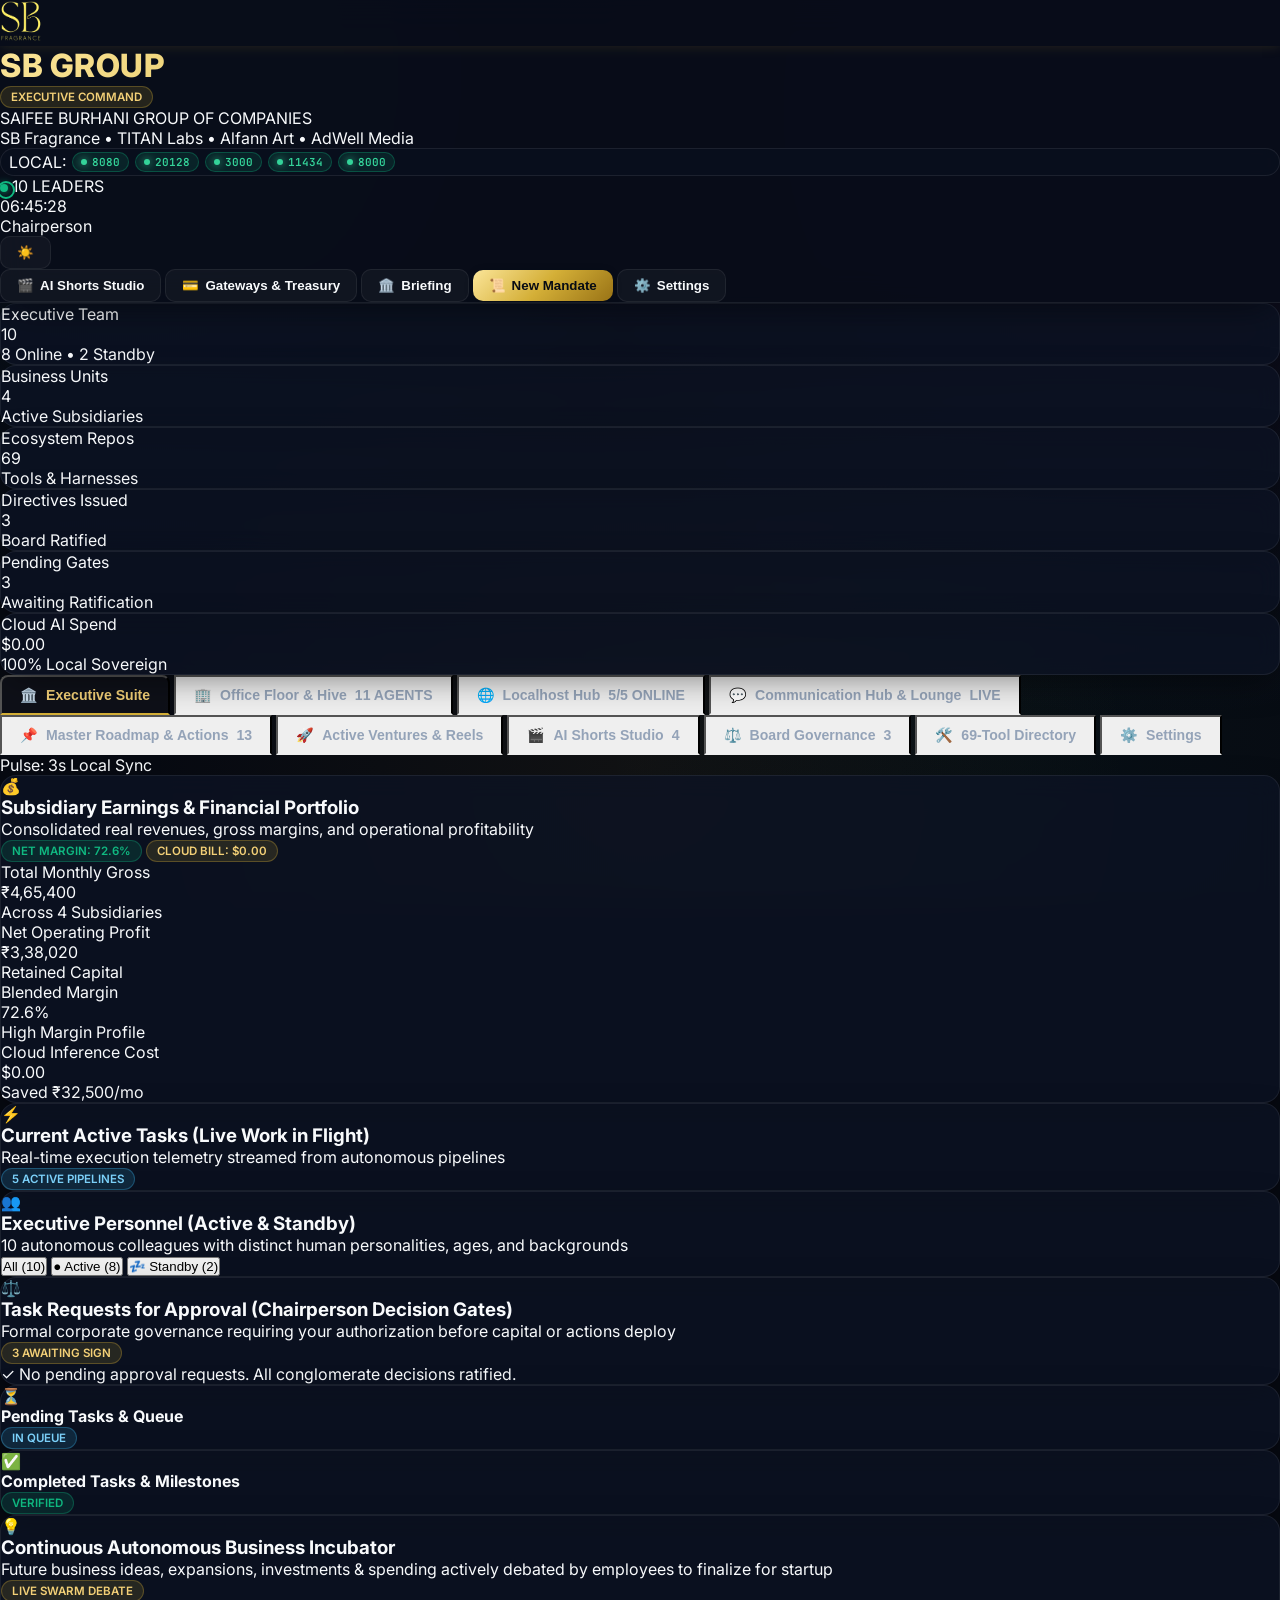
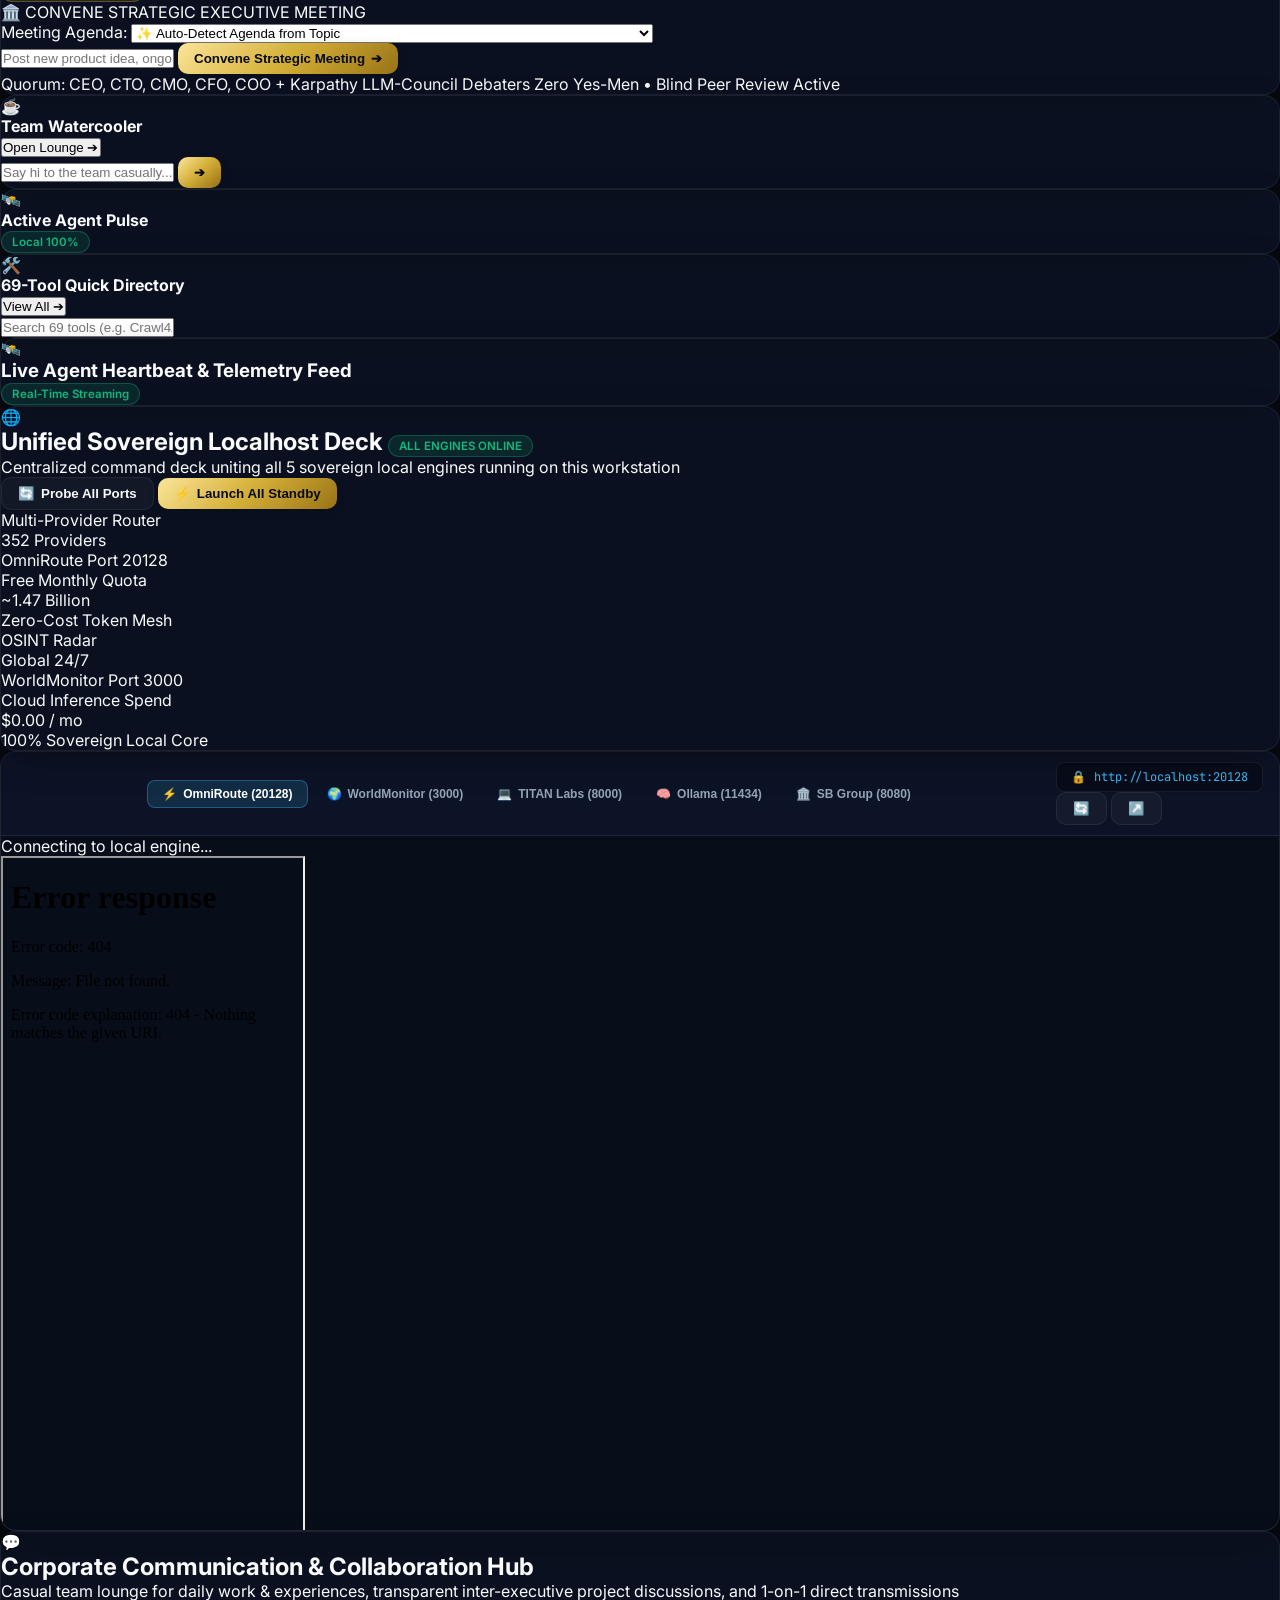
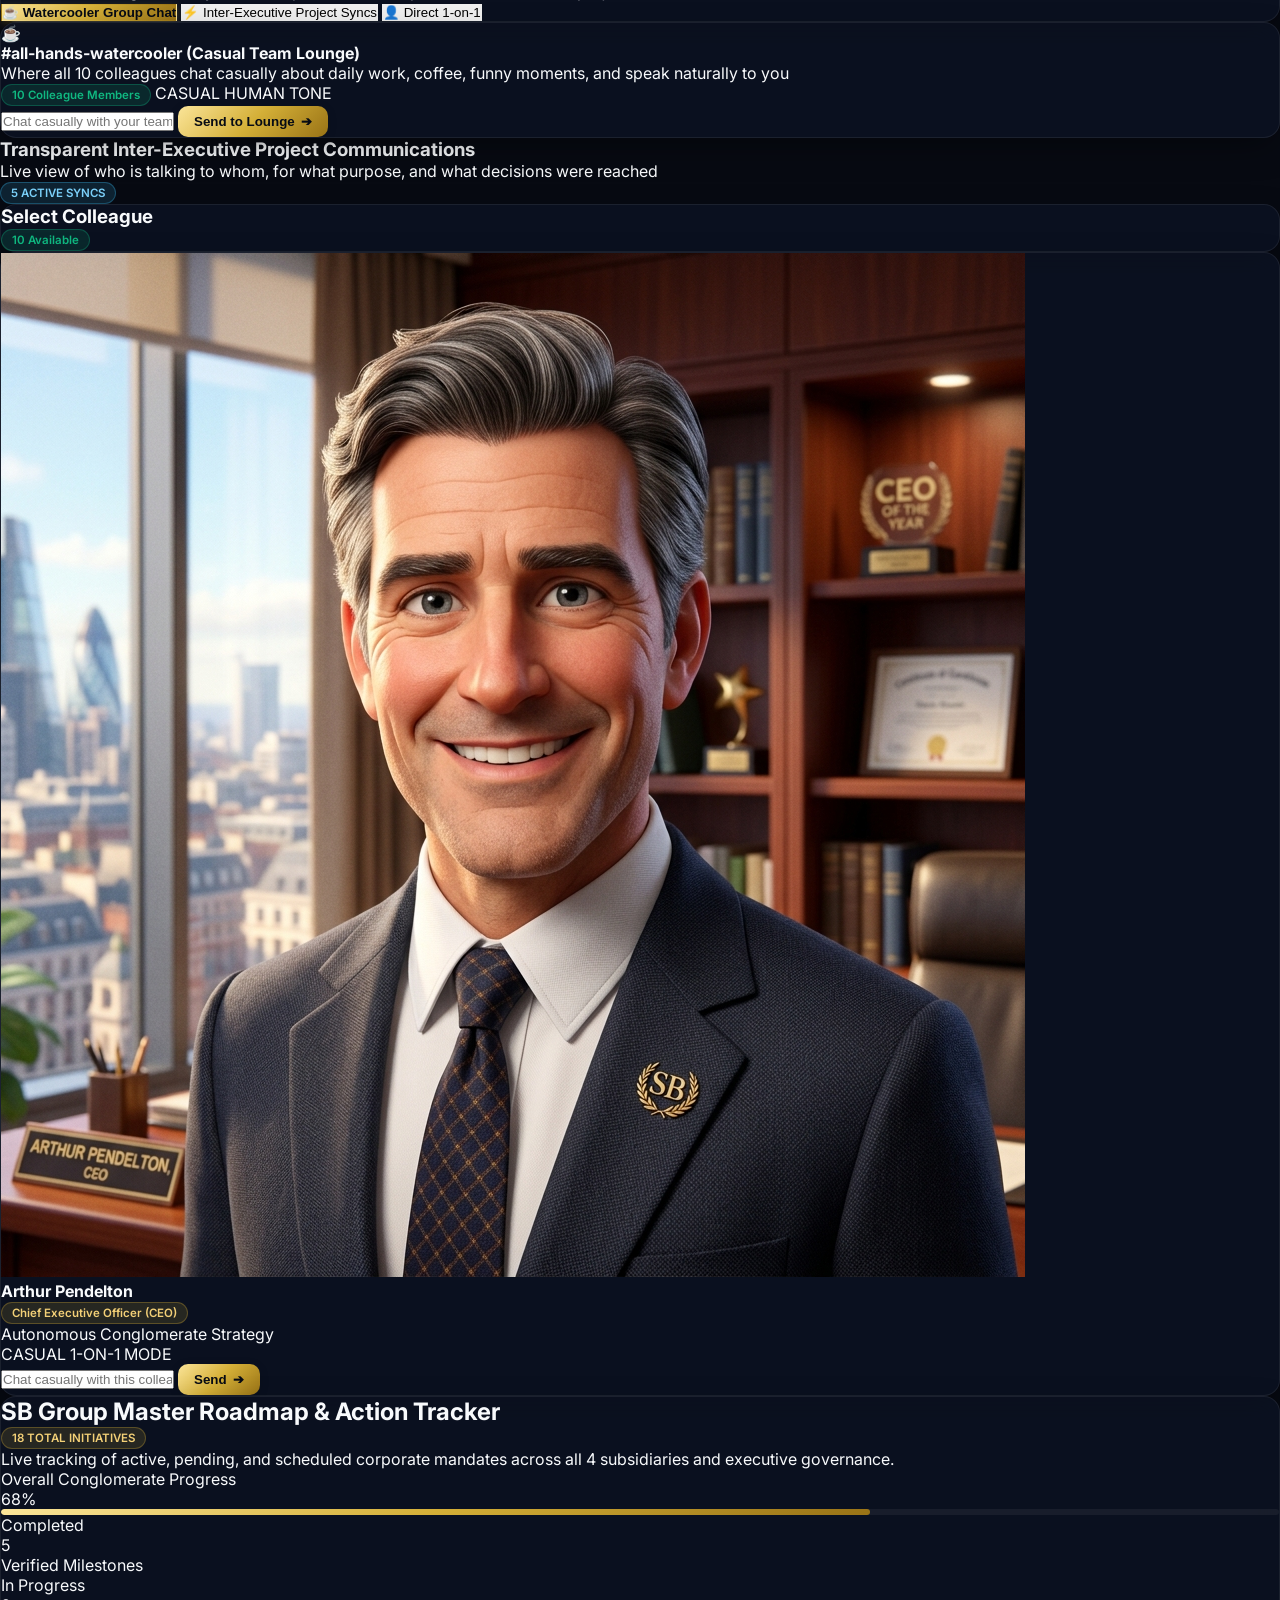
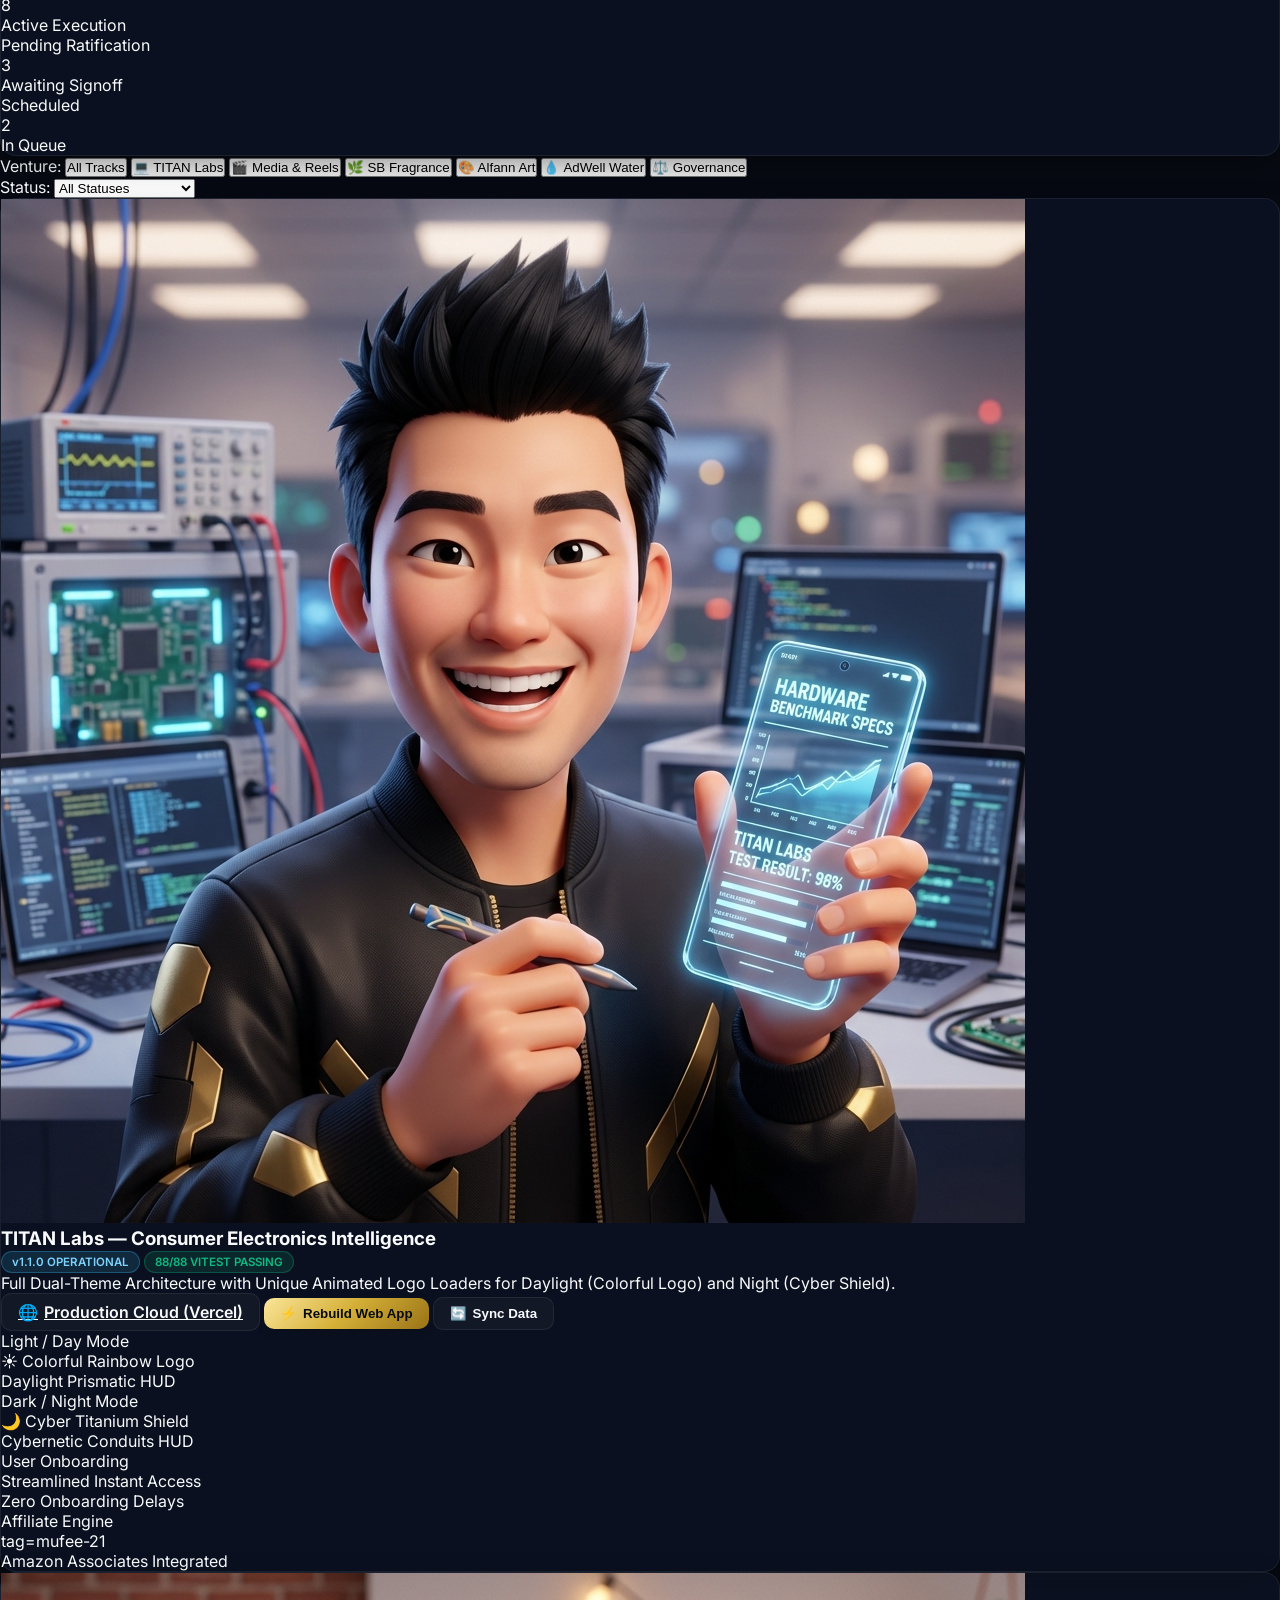
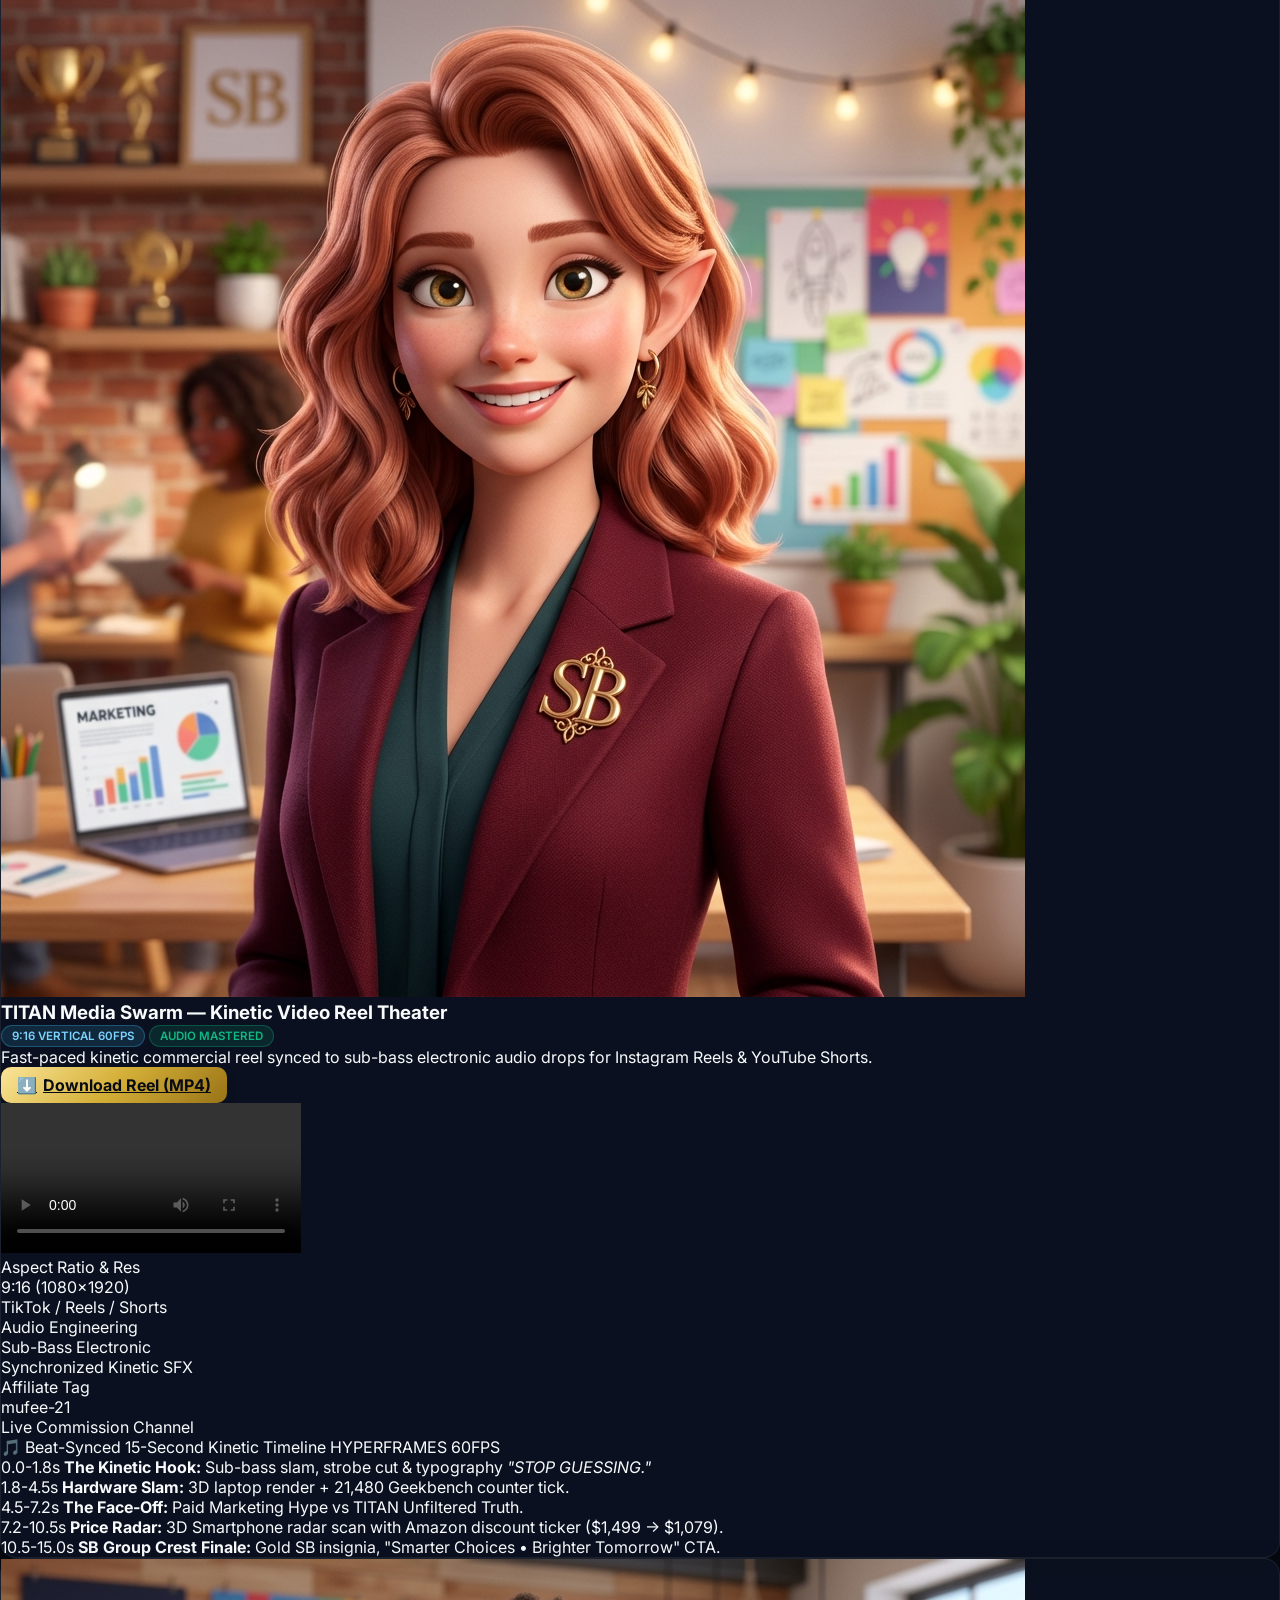
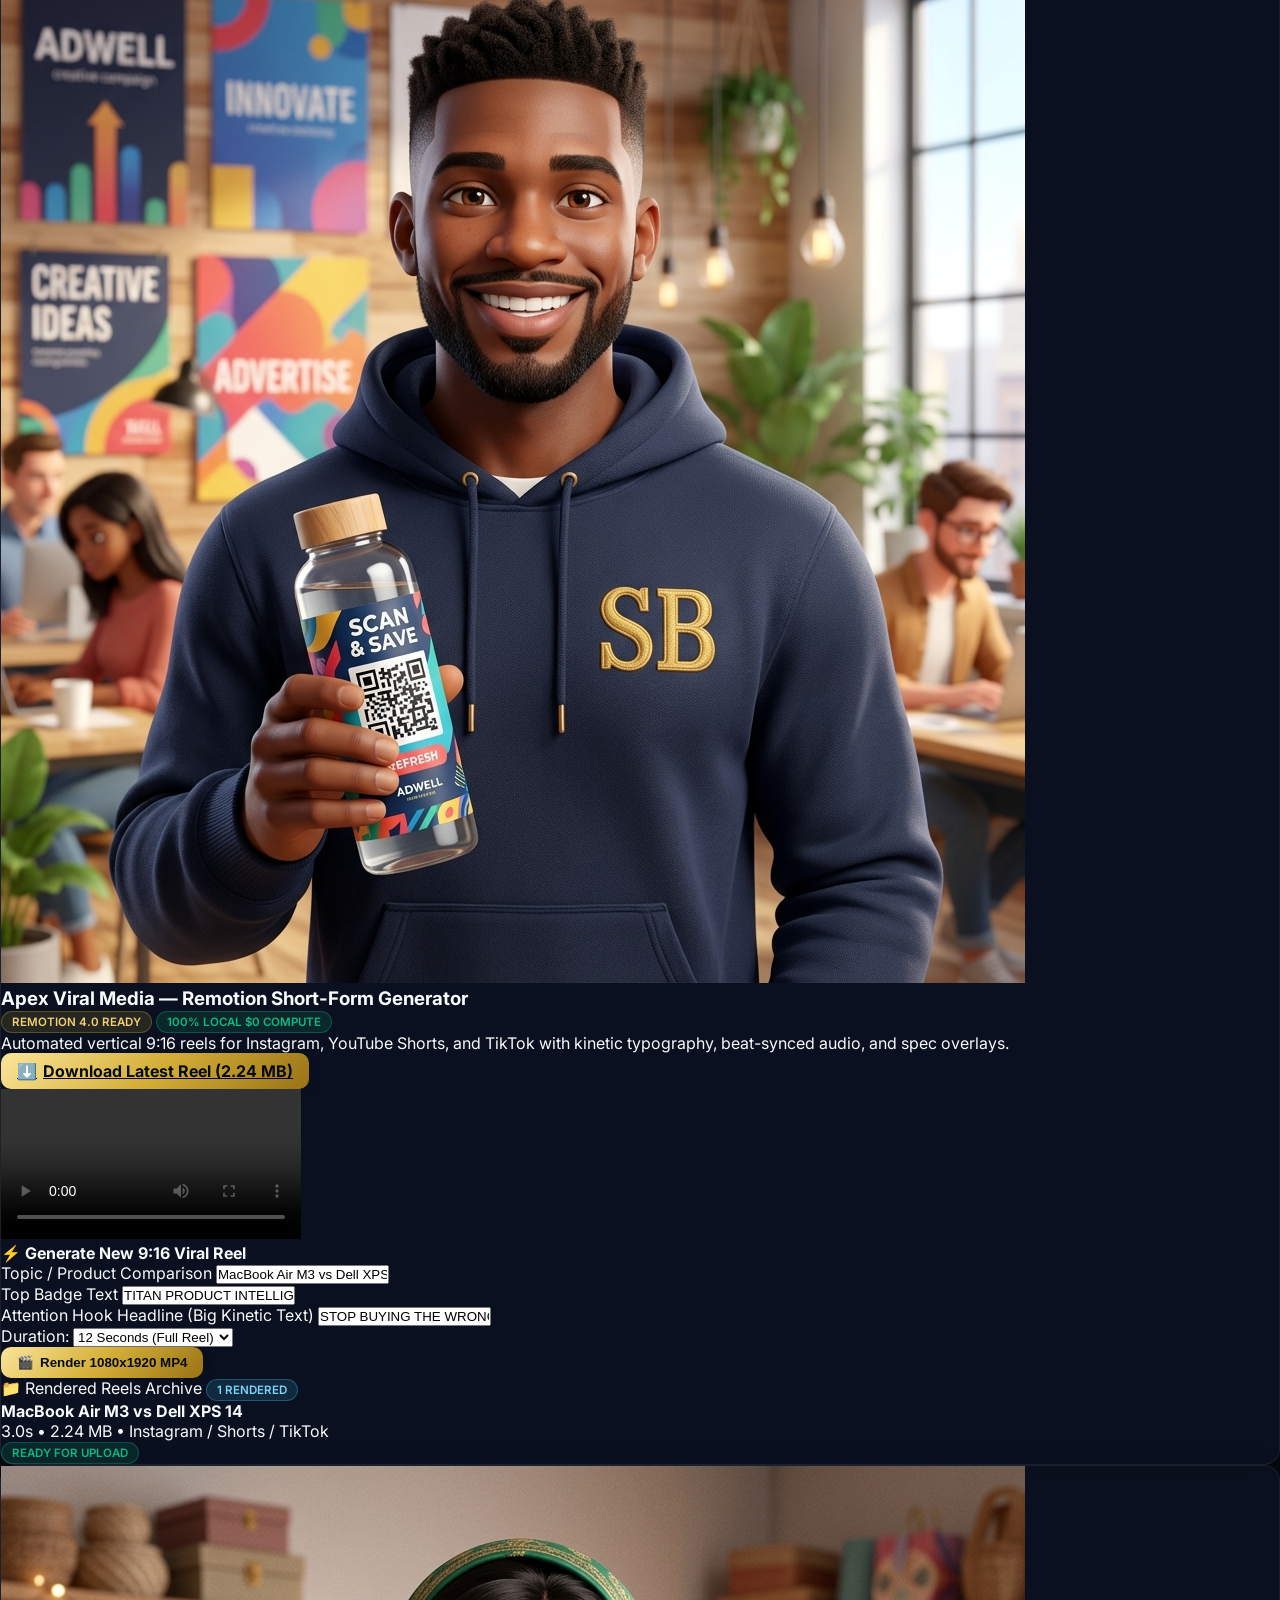
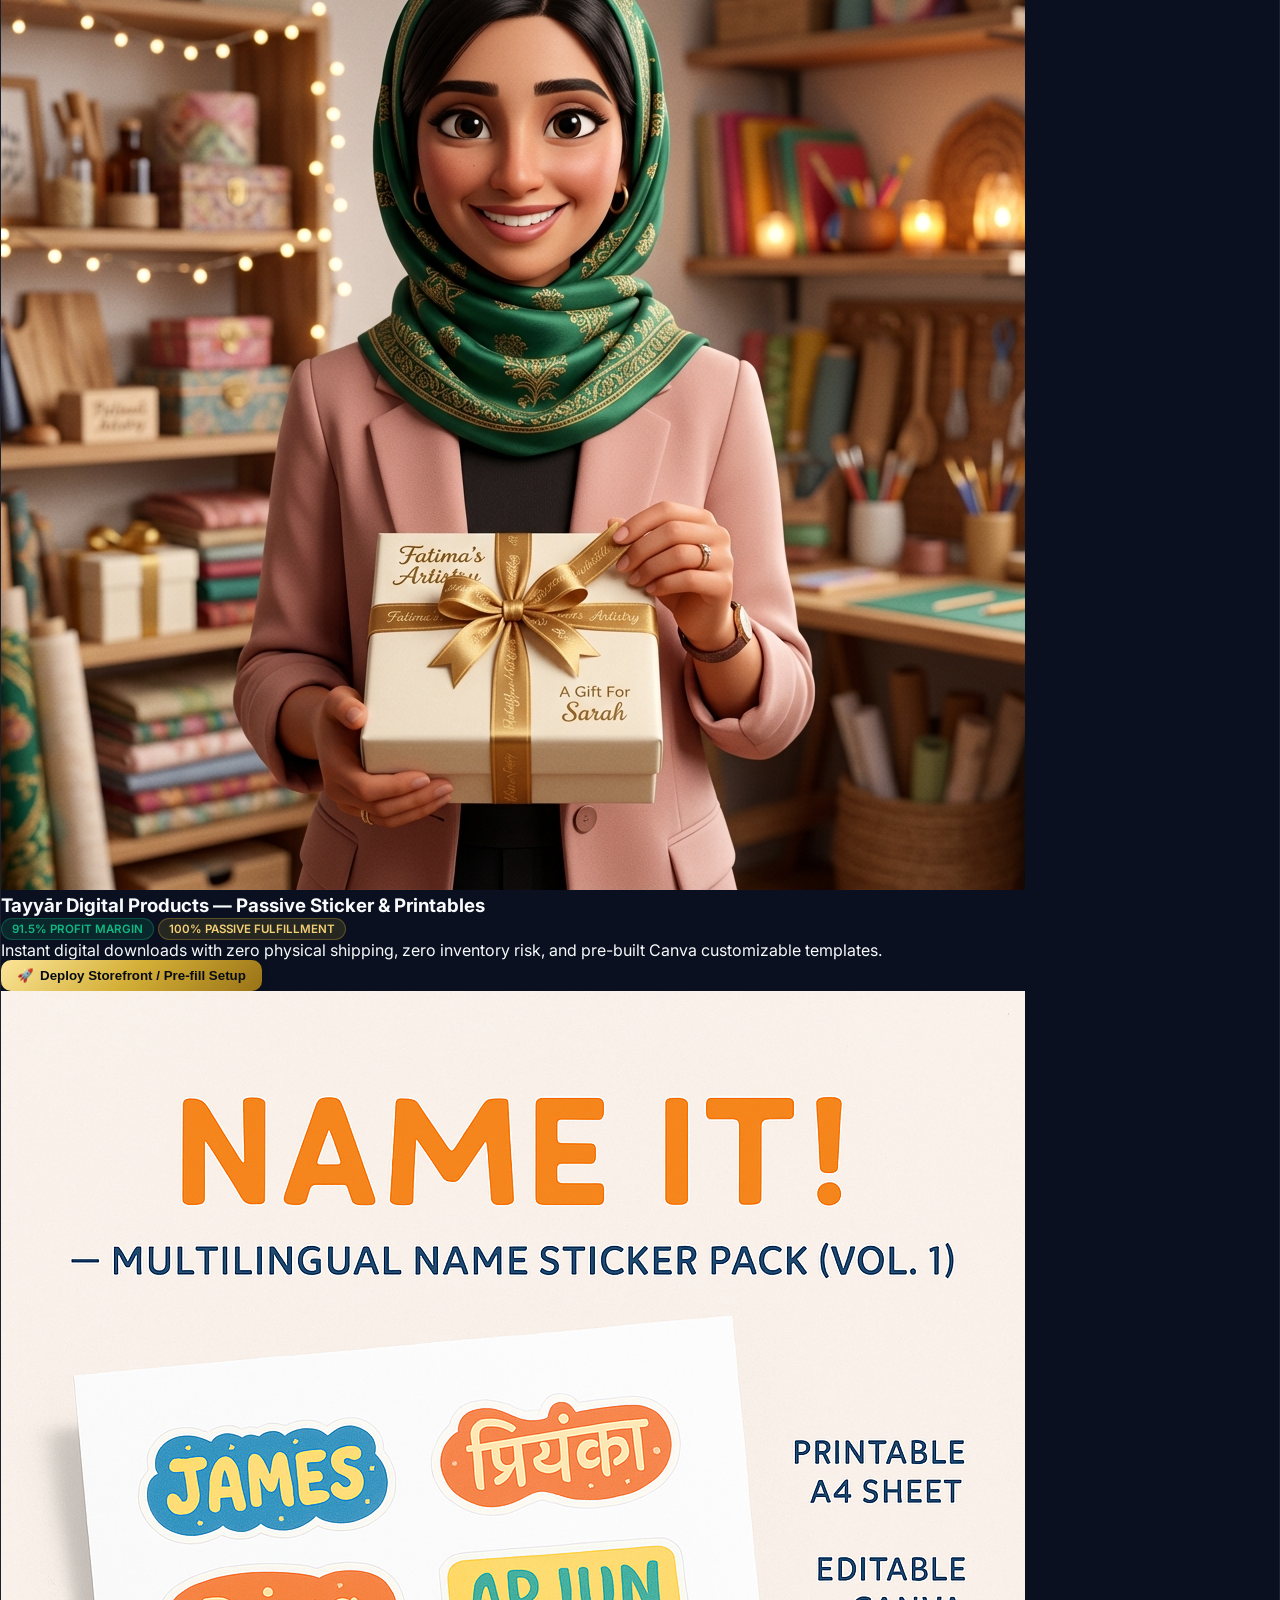
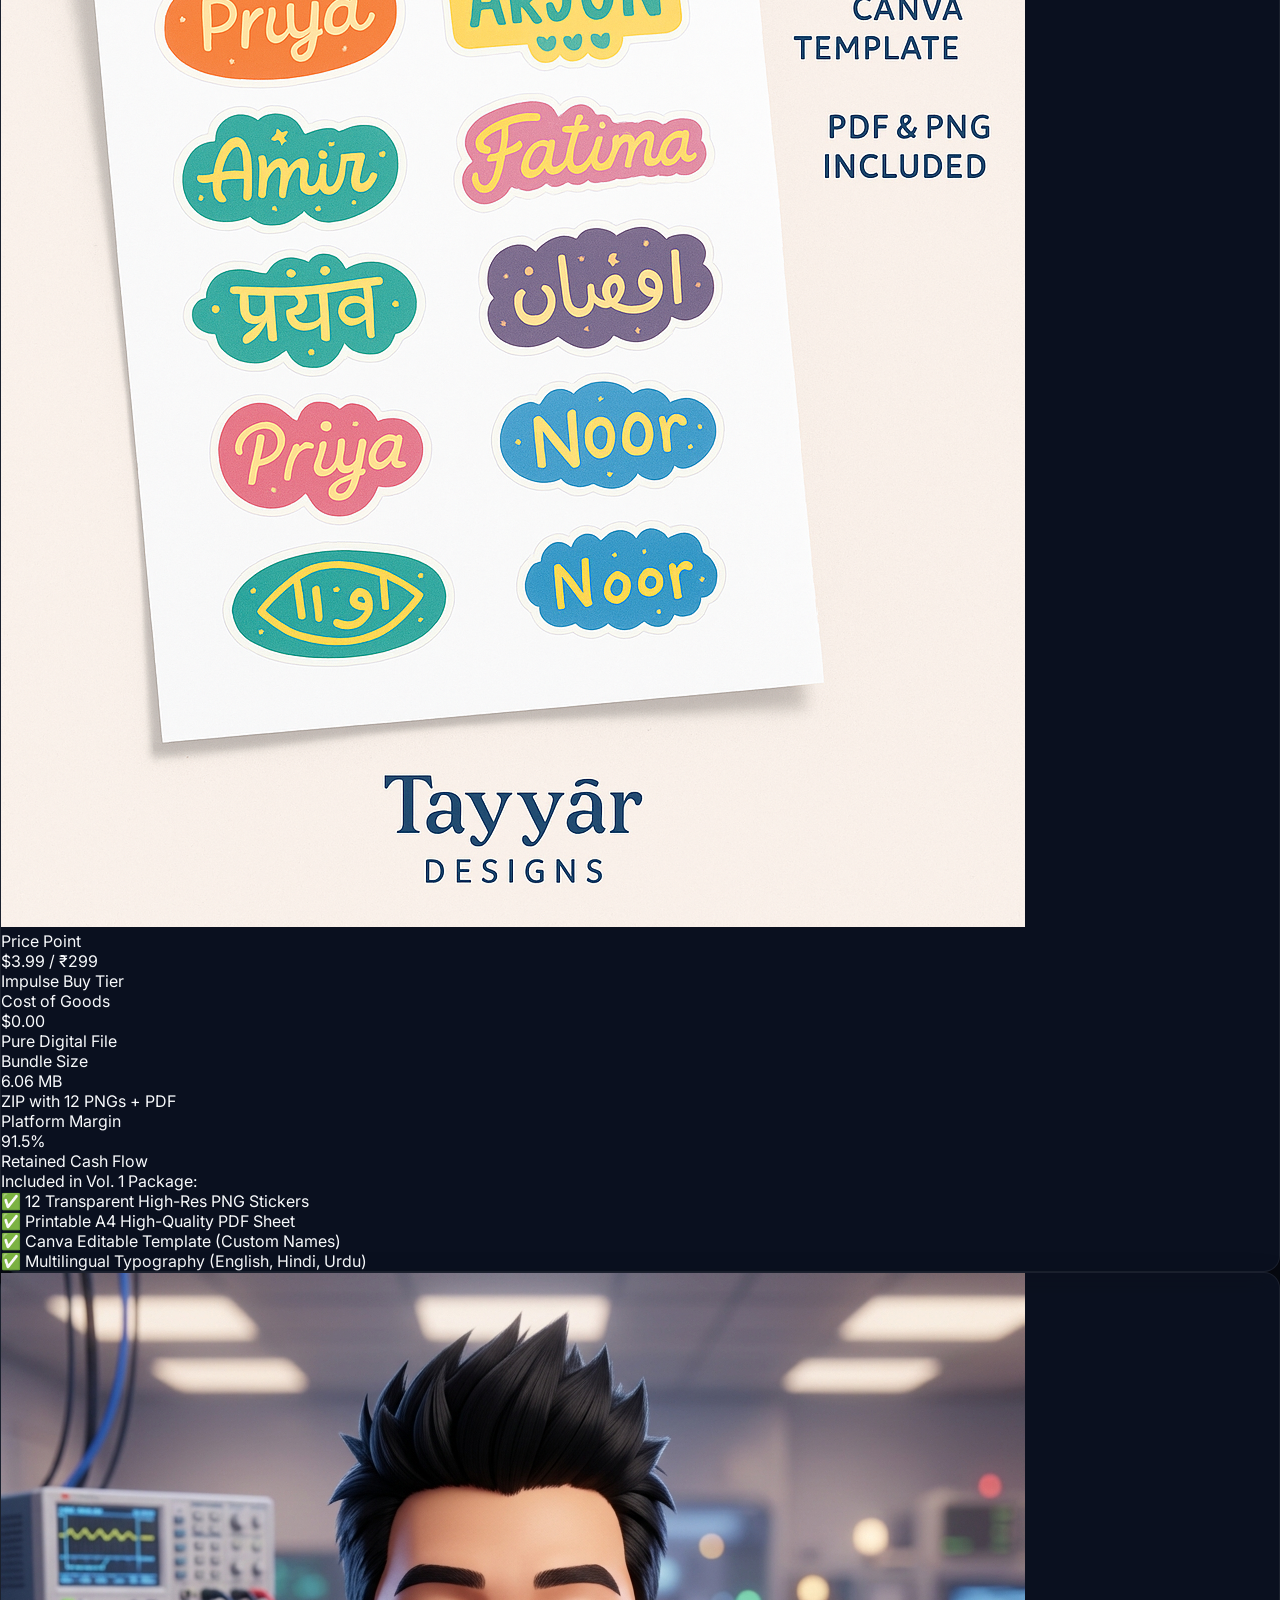
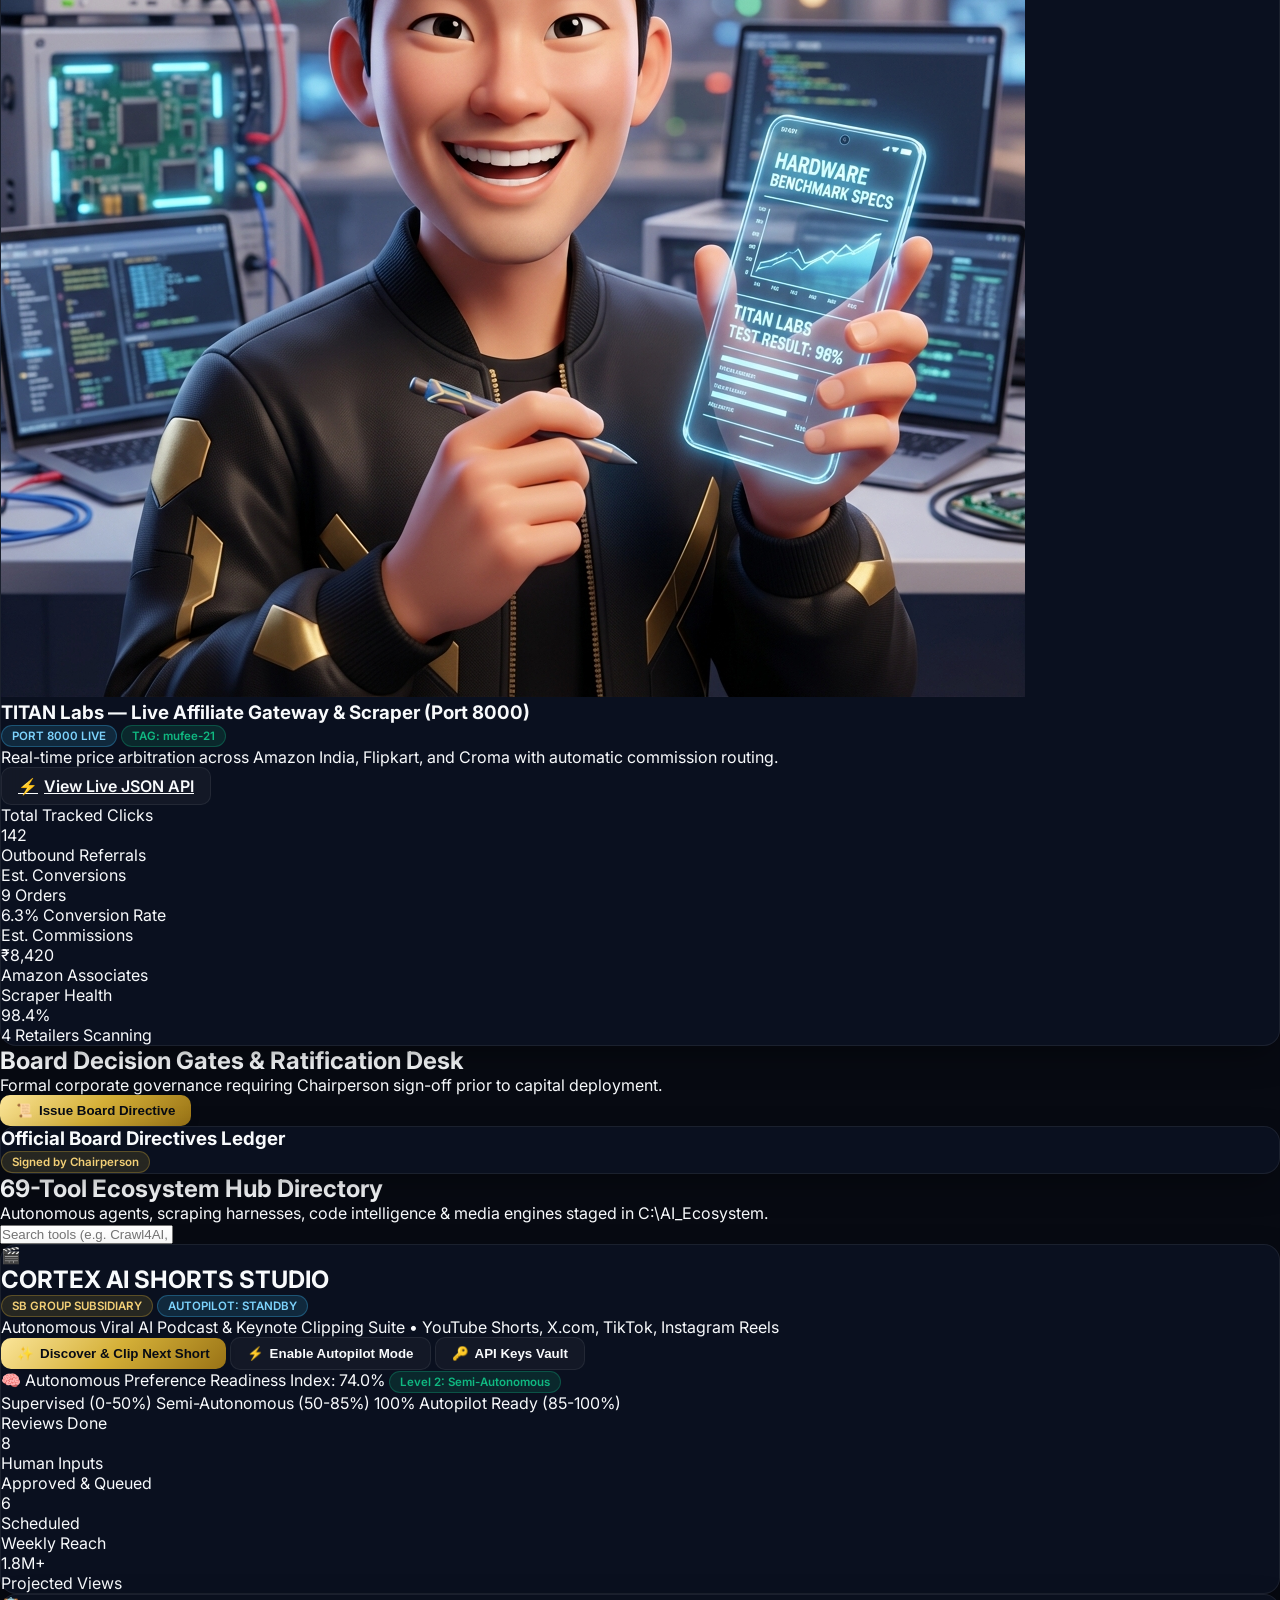
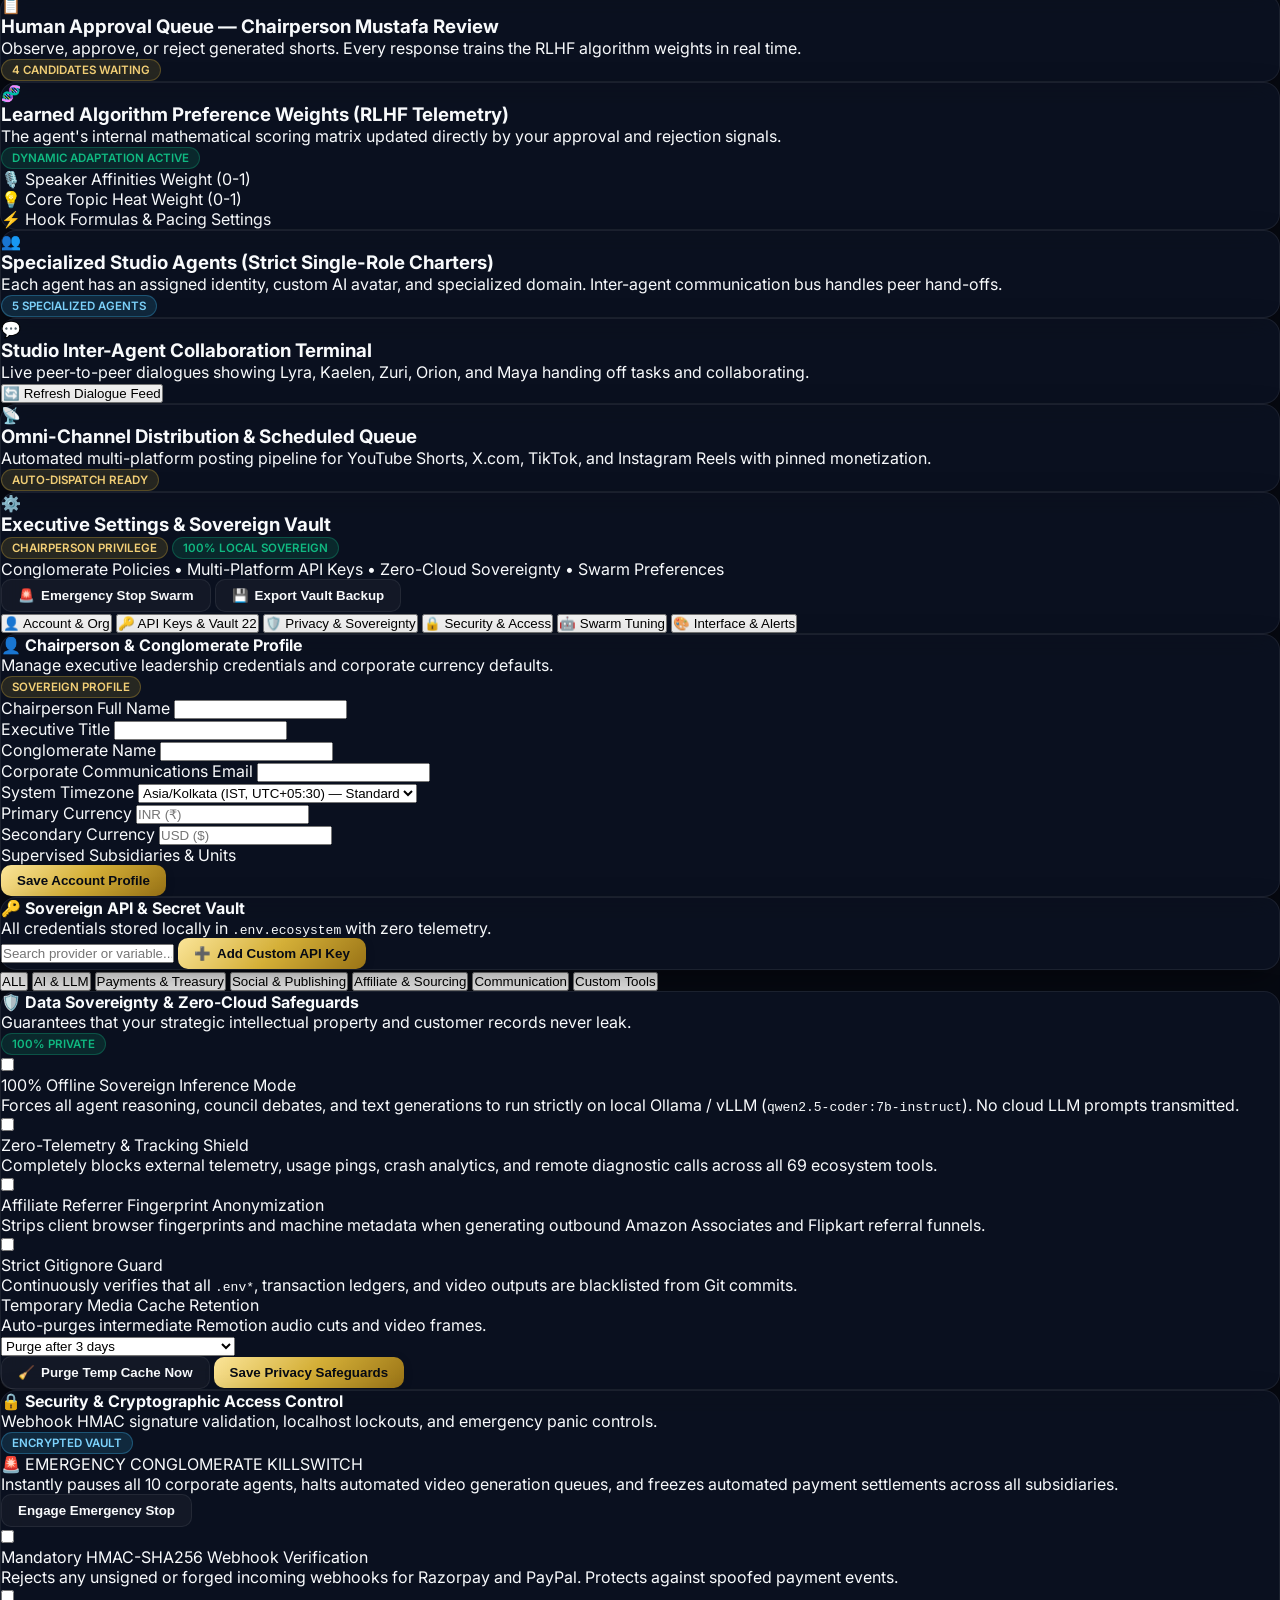
==== commit 742d78f0: "feat(hive): adapt Munder-Difflin virtual 2D office floor, autonomous hive routing, and subsidiary ka" ====
--- a/index.html
+++ b/index.html
@@ -135,7 +135,7 @@
       </div>
       <div class="card-glass p-3 text-center">
         <div class="text-[10px] font-semibold text-slate-400 uppercase tracking-wider">Ecosystem Repos</div>
-        <div class="text-xl sm:text-2xl font-bold text-emerald-400 mt-0.5">58</div>
+        <div class="text-xl sm:text-2xl font-bold text-emerald-400 mt-0.5">69</div>
         <div class="text-[10px] text-slate-400 font-medium">Tools & Harnesses</div>
       </div>
       <div class="card-glass p-3 text-center">
@@ -160,6 +160,10 @@
       <div class="flex items-center gap-1">
         <button id="tab-btn-progress" onclick="switchTab('progress')" class="nav-tab active">
           <span>🏛️</span> Executive Suite
+        </button>
+        <button id="tab-btn-floor" onclick="switchTab('floor')" class="nav-tab border-amber-500/40">
+          <span>🏢</span> Office Floor & Hive
+          <span id="floor-tab-badge" class="bg-amber-500/30 text-amber-300 text-[10px] px-1.5 py-0.2 rounded-full font-bold ml-1 font-mono">11 AGENTS</span>
         </button>
         <button id="tab-btn-ecosystem" onclick="switchTab('ecosystem')" class="nav-tab border-cyan-500/40">
           <span>🌐</span> Localhost Hub
@@ -185,7 +189,7 @@
           <span id="gates-tab-badge" class="bg-amber-500 text-slate-950 text-[10px] px-1.5 py-0.2 rounded-full font-bold ml-1">3</span>
         </button>
         <button id="tab-btn-tools" onclick="switchTab('tools')" class="nav-tab">
-          <span>🛠️</span> 58-Tool Directory
+          <span>🛠️</span> 69-Tool Directory
         </button>
         <button id="tab-btn-settings" onclick="switchTab('settings')" class="nav-tab border-amber-500/40">
           <span>⚙️</span> Settings
@@ -452,12 +456,12 @@
             </div>
           </div>
 
-          <!-- DOCK 3: 58-TOOL QUICK LAUNCHER -->
+          <!-- DOCK 3: 69-TOOL QUICK LAUNCHER -->
           <div class="card-glass p-4 border border-slate-800 flex flex-col gap-2.5">
             <div class="flex items-center justify-between border-b border-slate-800 pb-2">
               <div class="flex items-center gap-2">
                 <span class="text-base">🛠️</span>
-                <h4 class="text-xs font-bold uppercase tracking-wider text-slate-200">58-Tool Quick Directory</h4>
+                <h4 class="text-xs font-bold uppercase tracking-wider text-slate-200">69-Tool Quick Directory</h4>
               </div>
               <button onclick="switchTab('tools')" class="text-[10px] text-sky-400 hover:text-sky-300 font-mono">View All ➔</button>
             </div>
@@ -465,7 +469,7 @@
               type="text"
               id="quick-tool-search"
               oninput="handleQuickToolSearch(this.value)"
-              placeholder="Search 58 tools (e.g. Crawl4AI, OmniRoute)..."
+              placeholder="Search 69 tools (e.g. Crawl4AI, Agency-Agents)..."
               class="bg-slate-900 border border-slate-700/80 rounded-lg px-2.5 py-1.5 text-xs text-white placeholder-slate-500 focus:outline-none focus:border-amber-400 mb-1"
             >
             <div id="quick-tools-list" class="space-y-1.5 max-h-48 overflow-y-auto pr-1">
@@ -1235,12 +1239,12 @@
     </section>
 
     <!-- =====================================================================
-         TAB 6: 58-Tool Ecosystem Directory
+         TAB 6: 69-Tool Ecosystem Directory
          ===================================================================== -->
     <section id="tab-content-tools" class="hidden flex flex-col gap-4">
       <div class="flex flex-col sm:flex-row items-start sm:items-center justify-between gap-3">
         <div>
-          <h2 class="text-base font-bold text-white">58-Tool Ecosystem Hub Directory</h2>
+          <h2 class="text-base font-bold text-white">69-Tool Ecosystem Hub Directory</h2>
           <p class="text-xs text-slate-400">Autonomous agents, scraping harnesses, code intelligence & media engines staged in C:\AI_Ecosystem.</p>
         </div>
         <input
@@ -1694,7 +1698,7 @@
                 <input type="checkbox" id="set-priv-zero-telem" class="mt-0.5 accent-emerald-500 w-4 h-4">
                 <div>
                   <div class="font-bold text-white text-xs">Zero-Telemetry & Tracking Shield</div>
-                  <div class="text-slate-400 text-[11px] mt-0.5">Completely blocks external telemetry, usage pings, crash analytics, and remote diagnostic calls across all 58 ecosystem tools.</div>
+                  <div class="text-slate-400 text-[11px] mt-0.5">Completely blocks external telemetry, usage pings, crash analytics, and remote diagnostic calls across all 69 ecosystem tools.</div>
                 </div>
               </label>
 
@@ -1940,7 +1944,307 @@
 
     </section>
 
+    <!-- =====================================================================
+         TAB: OFFICE FLOOR & HIVE (Munder-Difflin Autonomous Multi-Agent Layer)
+         ===================================================================== -->
+    <section id="tab-content-floor" class="hidden flex flex-col gap-6">
+
+      <!-- Floor Header Controls & Mode Switcher -->
+      <div class="card-glass p-4 border border-amber-500/30 shadow-xl flex flex-col md:flex-row items-start md:items-center justify-between gap-4">
+        <div class="flex items-center gap-3">
+          <div class="w-10 h-10 rounded-xl bg-amber-500/20 border border-amber-500/40 flex items-center justify-center text-xl shadow-inner">
+            🏢
+          </div>
+          <div>
+            <div class="flex items-center gap-2">
+              <h2 class="text-base font-bold text-white tracking-wide">Munder-Difflin Autonomous Floor & Hive</h2>
+              <span class="badge-gold text-[10px] font-mono px-2 py-0.5">LOCAL-FIRST MESH</span>
+            </div>
+            <p class="text-xs text-slate-400">11 Active Agents at Desks • Stigmergic Mailbox Router • 5 Office Zones • Live Task Kanban</p>
+          </div>
+        </div>
+
+        <div class="flex flex-wrap items-center gap-2">
+          <!-- View Sub-tabs -->
+          <div class="flex items-center bg-slate-900/90 border border-slate-700/60 rounded-xl p-1 shadow-inner">
+            <button id="floor-subtab-canvas-btn" onclick="switchFloorSubtab('canvas')" class="px-3 py-1 text-xs font-semibold rounded-lg bg-amber-500/20 text-amber-300 border border-amber-500/40 shadow-sm transition-all">
+              🎨 2D Office Floor
+            </button>
+            <button id="floor-subtab-kanban-btn" onclick="switchFloorSubtab('kanban')" class="px-3 py-1 text-xs font-semibold rounded-lg text-slate-400 hover:text-white transition-all">
+              📋 Tasks Kanban (<span id="floor-task-count-pill">5</span>)
+            </button>
+            <button id="floor-subtab-feed-btn" onclick="switchFloorSubtab('feed')" class="px-3 py-1 text-xs font-semibold rounded-lg text-slate-400 hover:text-white transition-all">
+              ⚡ Hive Feed
+            </button>
+          </div>
+
+          <button onclick="openNewHiveTaskModal()" class="btn-gold text-xs py-1.5 px-3 flex items-center gap-1.5 shadow-md">
+            <span>➕</span> Dispatch Task
+          </button>
+        </div>
+      </div>
+
+      <!-- VIEW 1: 2D INTERACTIVE OFFICE FLOOR CANVAS -->
+      <div id="floor-view-canvas" class="flex flex-col gap-4">
+        
+        <!-- Floor Canvas Container -->
+        <div class="card-glass p-3 border border-slate-800 shadow-2xl relative overflow-hidden rounded-2xl bg-slate-950/90">
+          <div class="flex items-center justify-between px-3 py-2 border-b border-slate-800/80 mb-2">
+            <div class="flex items-center gap-2 text-xs">
+              <span class="text-emerald-400 font-mono font-bold">● LIVE 2D SIMULATION</span>
+              <span class="text-slate-500">|</span>
+              <span class="text-slate-400">Click any workstation to inspect memory & terminal</span>
+            </div>
+            <div class="flex items-center gap-2 text-[11px] text-slate-400 font-mono">
+              <span class="flex items-center gap-1"><span class="w-2.5 h-2.5 rounded-full bg-amber-400 inline-block"></span> Boardroom</span>
+              <span class="flex items-center gap-1"><span class="w-2.5 h-2.5 rounded-full bg-sky-400 inline-block"></span> Engineering</span>
+              <span class="flex items-center gap-1"><span class="w-2.5 h-2.5 rounded-full bg-purple-400 inline-block"></span> Creative</span>
+              <span class="flex items-center gap-1"><span class="w-2.5 h-2.5 rounded-full bg-emerald-400 inline-block"></span> Subsidiaries</span>
+              <span class="flex items-center gap-1"><span class="w-2.5 h-2.5 rounded-full bg-orange-400 inline-block"></span> Lounge</span>
+            </div>
+          </div>
+
+          <!-- The HTML5 Floor Canvas -->
+          <div class="w-full overflow-x-auto">
+            <canvas id="office-floor-canvas" width="1120" height="540" class="w-full rounded-xl border border-slate-800/80 bg-[#0a0f1d] cursor-pointer shadow-inner block" style="min-width: 900px; max-width: 100%; height: auto; aspect-ratio: 1120/540;"></canvas>
+          </div>
+
+          <!-- Bottom Floor Status Strip -->
+          <div class="grid grid-cols-2 sm:grid-cols-4 gap-3 mt-3 pt-3 border-t border-slate-800/80 text-xs">
+            <div class="bg-slate-900/60 p-2.5 rounded-xl border border-slate-800 flex items-center justify-between">
+              <span class="text-slate-400">Active Desks:</span>
+              <span class="font-mono font-bold text-amber-400">11 Seated</span>
+            </div>
+            <div class="bg-slate-900/60 p-2.5 rounded-xl border border-slate-800 flex items-center justify-between">
+              <span class="text-slate-400">Mailbox Queue:</span>
+              <span class="font-mono font-bold text-emerald-400">0 Blocked</span>
+            </div>
+            <div class="bg-slate-900/60 p-2.5 rounded-xl border border-slate-800 flex items-center justify-between">
+              <span class="text-slate-400">Coffee Reserves:</span>
+              <span class="font-mono font-bold text-orange-400">82% High</span>
+            </div>
+            <div class="bg-slate-900/60 p-2.5 rounded-xl border border-slate-800 flex items-center justify-between">
+              <span class="text-slate-400">Swarm Autonomy:</span>
+              <span class="font-mono font-bold text-sky-400">100% Sovereign</span>
+            </div>
+          </div>
+        </div>
+
+      </div>
+
+      <!-- VIEW 2: TASKS KANBAN BOARD -->
+      <div id="floor-view-kanban" class="hidden flex flex-col gap-4">
+        <div class="grid grid-cols-1 md:grid-cols-4 gap-4 items-start">
+          
+          <!-- Column 1: Backlog -->
+          <div class="card-glass p-3.5 border border-slate-800 flex flex-col gap-3 min-h-[420px]">
+            <div class="flex items-center justify-between border-b border-slate-800 pb-2">
+              <div class="flex items-center gap-1.5 font-bold text-xs text-slate-300 font-mono">
+                <span>📥</span> BACKLOG
+              </div>
+              <span id="kanban-count-backlog" class="text-[10px] bg-slate-800 text-slate-400 px-2 py-0.5 rounded-full font-mono">1</span>
+            </div>
+            <div id="kanban-col-backlog" class="flex flex-col gap-2.5 flex-1 overflow-y-auto max-h-[500px]">
+              <!-- Injected by app.js -->
+            </div>
+          </div>
+
+          <!-- Column 2: In Progress -->
+          <div class="card-glass p-3.5 border border-sky-500/30 flex flex-col gap-3 min-h-[420px]">
+            <div class="flex items-center justify-between border-b border-slate-800 pb-2">
+              <div class="flex items-center gap-1.5 font-bold text-xs text-sky-300 font-mono">
+                <span>⚙️</span> IN PROGRESS
+              </div>
+              <span id="kanban-count-in-progress" class="text-[10px] bg-sky-500/20 text-sky-300 px-2 py-0.5 rounded-full font-mono">3</span>
+            </div>
+            <div id="kanban-col-in-progress" class="flex flex-col gap-2.5 flex-1 overflow-y-auto max-h-[500px]">
+              <!-- Injected by app.js -->
+            </div>
+          </div>
+
+          <!-- Column 3: Review / Gate -->
+          <div class="card-glass p-3.5 border border-amber-500/30 flex flex-col gap-3 min-h-[420px]">
+            <div class="flex items-center justify-between border-b border-slate-800 pb-2">
+              <div class="flex items-center gap-1.5 font-bold text-xs text-amber-300 font-mono">
+                <span>⚖️</span> BOARD REVIEW
+              </div>
+              <span id="kanban-count-review" class="text-[10px] bg-amber-500/20 text-amber-300 px-2 py-0.5 rounded-full font-mono">1</span>
+            </div>
+            <div id="kanban-col-review" class="flex flex-col gap-2.5 flex-1 overflow-y-auto max-h-[500px]">
+              <!-- Injected by app.js -->
+            </div>
+          </div>
+
+          <!-- Column 4: Completed -->
+          <div class="card-glass p-3.5 border border-emerald-500/30 flex flex-col gap-3 min-h-[420px]">
+            <div class="flex items-center justify-between border-b border-slate-800 pb-2">
+              <div class="flex items-center gap-1.5 font-bold text-xs text-emerald-300 font-mono">
+                <span>✅</span> COMPLETED
+              </div>
+              <span id="kanban-count-completed" class="text-[10px] bg-emerald-500/20 text-emerald-300 px-2 py-0.5 rounded-full font-mono">1</span>
+            </div>
+            <div id="kanban-col-completed" class="flex flex-col gap-2.5 flex-1 overflow-y-auto max-h-[500px]">
+              <!-- Injected by app.js -->
+            </div>
+          </div>
+
+        </div>
+      </div>
+
+      <!-- VIEW 3: HIVE ACTIVITY FEED -->
+      <div id="floor-view-feed" class="hidden card-glass p-5 border border-slate-800 shadow-xl flex flex-col gap-4">
+        <div class="flex items-center justify-between border-b border-slate-800 pb-3">
+          <div class="flex items-center gap-2">
+            <span class="text-lg">📜</span>
+            <h3 class="text-sm font-bold text-white font-mono">Hive Event Stream & Stigmergic Router Audit</h3>
+          </div>
+          <button onclick="loadHiveFeedData()" class="btn-ghost text-xs py-1 px-2.5">🔄 Refresh</button>
+        </div>
+        <div id="hive-feed-list" class="space-y-2.5 font-mono text-xs max-h-[500px] overflow-y-auto">
+          <!-- Populated by app.js -->
+        </div>
+      </div>
+
+    </section>
+
   </main>
+
+  <!-- =======================================================================
+       MODAL: AGENT DESK INSPECTOR & TERMINAL (Munder-Difflin Style)
+       ======================================================================= -->
+  <div id="modal-agent-desk-inspector" class="fixed inset-0 modal-overlay z-50 flex items-center justify-center hidden p-4">
+    <div class="card-glass max-w-2xl w-full p-6 border border-amber-500/40 shadow-2xl relative flex flex-col gap-4 max-h-[90vh] overflow-y-auto">
+      <div class="flex items-start justify-between border-b border-slate-800 pb-3">
+        <div class="flex items-center gap-3">
+          <img id="desk-modal-avatar" src="/assets/avatars/arthur.jpg" alt="Agent Avatar" class="w-12 h-12 rounded-xl object-cover border border-amber-500/50 shadow-md">
+          <div>
+            <div class="flex items-center gap-2">
+              <h3 id="desk-modal-name" class="text-base font-bold text-white">Arthur Pendelton</h3>
+              <span id="desk-modal-badge" class="badge-gold text-[10px] font-mono px-2 py-0.5">CEO</span>
+            </div>
+            <p id="desk-modal-role" class="text-xs text-amber-300 font-medium">Chief Executive Officer</p>
+            <p id="desk-modal-zone" class="text-[11px] text-slate-400 font-mono">Station: Executive Boardroom</p>
+          </div>
+        </div>
+        <button onclick="closeAgentDeskModal()" class="text-slate-400 hover:text-white text-xl leading-none">&times;</button>
+      </div>
+
+      <!-- Agent Status & Coffee Level -->
+      <div class="grid grid-cols-3 gap-2.5 text-xs text-center">
+        <div class="bg-slate-900/80 p-2.5 rounded-xl border border-slate-800">
+          <div class="text-[10px] text-slate-400 uppercase font-mono">Status</div>
+          <div id="desk-modal-status" class="font-bold text-emerald-400 mt-0.5">ONLINE</div>
+        </div>
+        <div class="bg-slate-900/80 p-2.5 rounded-xl border border-slate-800">
+          <div class="text-[10px] text-slate-400 uppercase font-mono">Coffee Level</div>
+          <div id="desk-modal-coffee" class="font-bold text-orange-400 mt-0.5">90% Full</div>
+        </div>
+        <div class="bg-slate-900/80 p-2.5 rounded-xl border border-slate-800">
+          <div class="text-[10px] text-slate-400 uppercase font-mono">Inference Engine</div>
+          <div id="desk-modal-model" class="font-bold text-sky-400 mt-0.5 font-mono text-[11px]">Local Ollama</div>
+        </div>
+      </div>
+
+      <!-- Current Activity & Speech Bubble -->
+      <div class="bg-slate-900/90 p-3 rounded-xl border border-slate-800 text-xs">
+        <div class="text-[10px] text-slate-400 uppercase font-mono mb-1">Current Autonomous Focus:</div>
+        <p id="desk-modal-activity" class="text-slate-200 font-medium">Chairing cross-venture capital allocation review</p>
+        <div class="mt-2.5 pt-2 border-t border-slate-800/80 flex items-start gap-2 text-amber-300">
+          <span>💬</span>
+          <p id="desk-modal-bubble" class="italic">"Building a multi-generational sovereign conglomerate."</p>
+        </div>
+      </div>
+
+      <!-- Quick Dispatch Form to Agent -->
+      <form onsubmit="handleDispatchToAgent(event)" class="space-y-2.5 text-xs">
+        <input type="hidden" id="dispatch-target-agent-id">
+        <label class="block text-slate-300 font-semibold">Chairperson Direct Order / Message to Agent:</label>
+        <div class="flex gap-2">
+          <input type="text" id="dispatch-message-input" placeholder="Type prompt, directive, or question..." required class="flex-1 bg-slate-950 border border-slate-700 rounded-lg p-2.5 text-white focus:border-amber-400 font-sans text-xs">
+          <button type="submit" class="btn-gold px-4 py-2 font-bold shadow-md shrink-0">Send</button>
+        </div>
+      </form>
+    </div>
+  </div>
+
+  <!-- =======================================================================
+       MODAL: CREATE NEW HIVE TASK
+       ======================================================================= -->
+  <div id="modal-new-hive-task" class="fixed inset-0 modal-overlay z-50 flex items-center justify-center hidden p-4">
+    <div class="card-glass max-w-lg w-full p-6 border border-amber-500/40 shadow-2xl relative">
+      <div class="flex items-center justify-between mb-4 border-b border-slate-800 pb-3">
+        <div class="flex items-center gap-2">
+          <span class="text-xl">📋</span>
+          <h3 class="text-sm font-bold text-white font-mono uppercase">Dispatch Autonomous Task</h3>
+        </div>
+        <button onclick="closeNewHiveTaskModal()" class="text-slate-400 hover:text-white text-lg">&times;</button>
+      </div>
+
+      <form onsubmit="handleCreateHiveTask(event)" class="space-y-3.5 text-xs">
+        <div>
+          <label class="block text-slate-400 mb-1 font-semibold">Task Title</label>
+          <input type="text" id="hive-task-title" required placeholder="e.g. Scrape Flipkart laptop deals with Amazon tag..." class="w-full bg-slate-950 border border-slate-700 rounded-lg p-2.5 text-white focus:border-amber-400">
+        </div>
+
+        <div class="grid grid-cols-2 gap-3">
+          <div>
+            <label class="block text-slate-400 mb-1 font-semibold">Target Business</label>
+            <select id="hive-task-business" class="w-full bg-slate-950 border border-slate-700 rounded-lg p-2.5 text-white focus:border-amber-400">
+              <option value="SB Fragrance">SB Fragrance</option>
+              <option value="TITAN Labs" selected>TITAN Labs</option>
+              <option value="Alfann Art">Alfann Art</option>
+              <option value="AdWell Media">AdWell Media</option>
+              <option value="Cortex AI Studio">Cortex AI Studio</option>
+              <option value="SB Group Treasury">SB Group Treasury</option>
+            </select>
+          </div>
+          <div>
+            <label class="block text-slate-400 mb-1 font-semibold">Assignee</label>
+            <select id="hive-task-assignee" class="w-full bg-slate-950 border border-slate-700 rounded-lg p-2.5 text-white focus:border-amber-400">
+              <option value="agent-ceo">Arthur Pendelton (CEO)</option>
+              <option value="agent-sub-titan">Hiroshi Tanaka (TITAN)</option>
+              <option value="agent-sub-fragrance">Tariq Burhani (Fragrance)</option>
+              <option value="agent-sub-alfann">Fatima Al-Burhani (Alfann)</option>
+              <option value="agent-sub-adwell">Jaxson Drake (AdWell)</option>
+              <option value="agent-zuri-chen">Zuri Chen (Remotion)</option>
+              <option value="agent-cto">Dr. Vikram Shenoy (CTO)</option>
+              <option value="agent-cfo">Thaddeus Stone (CFO)</option>
+            </select>
+          </div>
+        </div>
+
+        <div class="grid grid-cols-2 gap-3">
+          <div>
+            <label class="block text-slate-400 mb-1 font-semibold">Priority</label>
+            <select id="hive-task-priority" class="w-full bg-slate-950 border border-slate-700 rounded-lg p-2.5 text-white focus:border-amber-400">
+              <option value="LOW">Low</option>
+              <option value="MEDIUM" selected>Medium</option>
+              <option value="HIGH">High</option>
+              <option value="CRITICAL">Critical</option>
+            </select>
+          </div>
+          <div>
+            <label class="block text-slate-400 mb-1 font-semibold">Initial Status</label>
+            <select id="hive-task-status" class="w-full bg-slate-950 border border-slate-700 rounded-lg p-2.5 text-white focus:border-amber-400">
+              <option value="BACKLOG" selected>Backlog</option>
+              <option value="IN_PROGRESS">In Progress</option>
+              <option value="REVIEW">Board Review</option>
+            </select>
+          </div>
+        </div>
+
+        <div>
+          <label class="block text-slate-400 mb-1 font-semibold">Specification / Deliverable Details</label>
+          <textarea id="hive-task-desc" rows="3" placeholder="Provide autonomous instructions, parameters, URLs, or required assets..." class="w-full bg-slate-950 border border-slate-700 rounded-lg p-2.5 text-white focus:border-amber-400"></textarea>
+        </div>
+
+        <div class="flex items-center justify-end gap-2 pt-3 border-t border-slate-800">
+          <button type="button" onclick="closeNewHiveTaskModal()" class="btn-ghost text-xs py-1.5 px-3">Cancel</button>
+          <button type="submit" class="btn-gold text-xs py-1.5 px-4 font-bold shadow-lg">Deploy to Hive</button>
+        </div>
+      </form>
+    </div>
+  </div>
 
   <!-- Directive Issuance Modal -->
   <div id="modal-directive" class="fixed inset-0 modal-overlay z-50 flex items-center justify-center hidden p-4">
--- a/style.css
+++ b/style.css
@@ -944,3 +944,53 @@
 details.modern-accordion summary::-webkit-details-marker {
   display: none;
 }
+
+/* =========================================================================
+   Munder-Difflin Office Floor & Hive Kanban Styling
+   ========================================================================= */
+#office-floor-canvas {
+  image-rendering: pixelated;
+  image-rendering: crisp-edges;
+  outline: none;
+}
+
+.kanban-task-card {
+  background: rgba(15, 23, 42, 0.7);
+  border: 1px solid rgba(255, 255, 255, 0.08);
+  border-radius: 12px;
+  padding: 12px;
+  transition: all 0.2s ease;
+  cursor: pointer;
+}
+.kanban-task-card:hover {
+  transform: translateY(-2px);
+  border-color: rgba(212, 175, 55, 0.4);
+  box-shadow: 0 8px 24px -6px rgba(0, 0, 0, 0.5);
+}
+body.light-theme .kanban-task-card {
+  background: #ffffff;
+  border-color: #e2e8f0;
+  box-shadow: 0 2px 8px -1px rgba(0, 0, 0, 0.04);
+}
+body.light-theme .kanban-task-card:hover {
+  border-color: #cbd5e1;
+  box-shadow: 0 8px 20px -4px rgba(0, 0, 0, 0.08);
+}
+
+.hive-event-row {
+  display: flex;
+  align-items: flex-start;
+  gap: 10px;
+  padding: 8px 12px;
+  background: rgba(10, 15, 30, 0.6);
+  border: 1px solid rgba(255, 255, 255, 0.05);
+  border-radius: 8px;
+  transition: background 0.2s ease;
+}
+.hive-event-row:hover {
+  background: rgba(15, 23, 42, 0.9);
+}
+body.light-theme .hive-event-row {
+  background: #f8fafc;
+  border-color: #e2e8f0;
+}
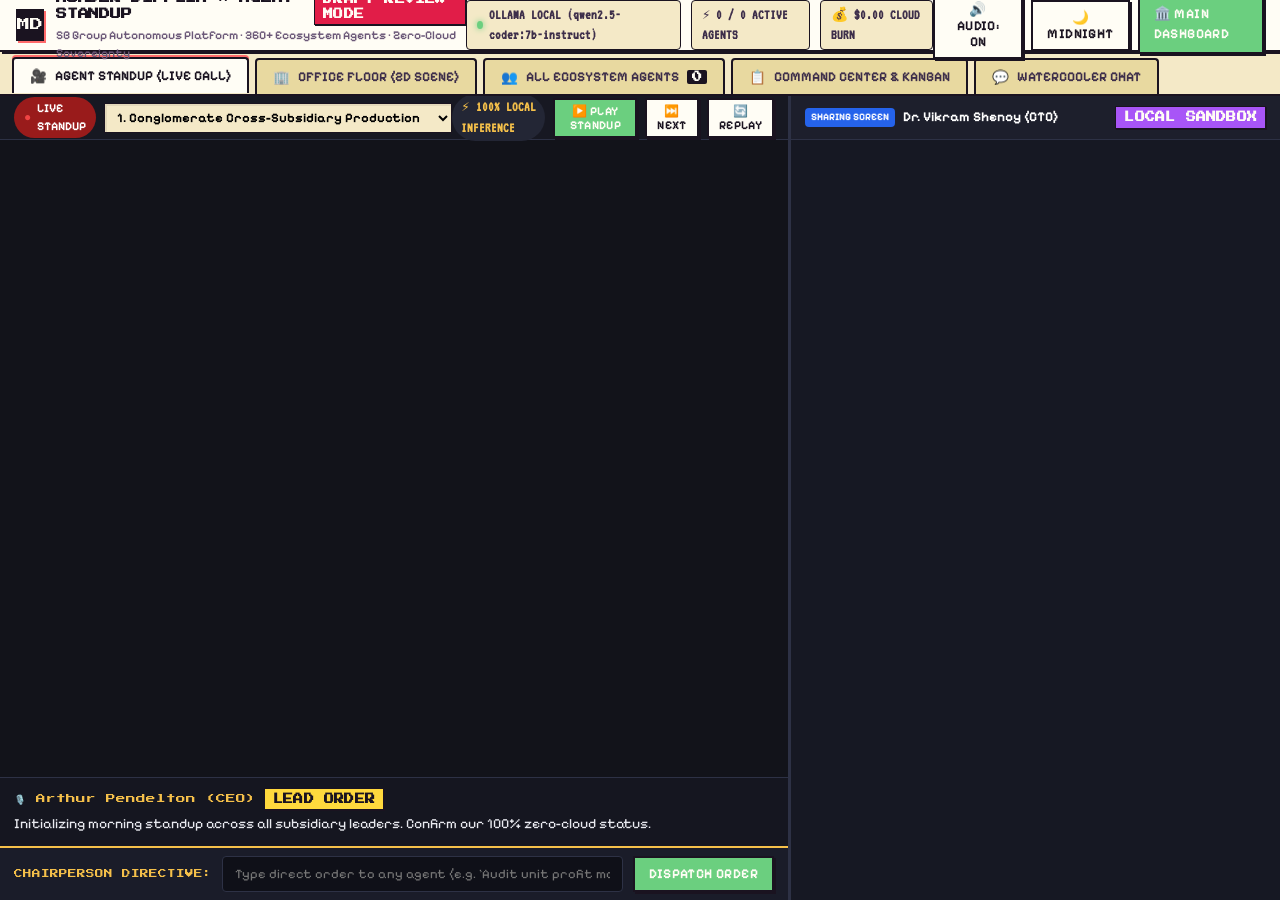
==== commit e71e984d: "feat: promote Munder-Difflin UI & agent-standup system to main dashboard with 363 ecosystem agents" ====
--- a/index.html
+++ b/index.html
@@ -1,2898 +1,278 @@
 <!DOCTYPE html>
 <html lang="en">
 <head>
-  <meta charset="UTF-8">
+  <meta charset="utf-8">
   <meta name="viewport" content="width=device-width, initial-scale=1.0">
-  <title>SB Group — Executive Agent Command & Communication Platform</title>
-  <link rel="icon" type="image/png" href="/assets/sb_logo_dark.png">
-  <!-- Tailwind CSS -->
-  <script src="https://cdn.tailwindcss.com"></script>
-  <!-- Google Fonts: Cinzel, Inter, JetBrains Mono -->
+  <title>Munder-Difflin × Agent Standup — SB Group Draft Platform</title>
+  <link rel="icon" href="data:image/svg+xml,<svg xmlns='http://www.w3.org/2000/svg' viewBox='0 0 100 100'><text y='.9em' font-size='90'>🏢</text></svg>">
   <link rel="preconnect" href="https://fonts.googleapis.com">
   <link rel="preconnect" href="https://fonts.gstatic.com" crossorigin>
-  <link href="https://fonts.googleapis.com/css2?family=Cinzel:wght@600;700;800;900&family=Inter:wght@300;400;500;600;700;800&family=JetBrains+Mono:wght@400;600;700&display=swap" rel="stylesheet">
-  <!-- Custom Styling -->
-  <link rel="stylesheet" href="/style.css">
-  <script>
-    tailwind.config = {
-      theme: {
-        extend: {
-          colors: {
-            brand: {
-              gold: '#D4AF37',
-              goldLight: '#FBE599',
-              navy: '#070B14',
-              card: '#0E172A',
-            }
-          }
-        }
-      }
-    }
-  </script>
+  <link href="https://fonts.googleapis.com/css2?family=Pixelify+Sans:wght@400;500;600;700&family=Press+Start+2P&family=VT323&display=swap" rel="stylesheet">
+  <link rel="stylesheet" href="/draft.css">
 </head>
-<body class="antialiased">
-
-  <!-- Executive Masthead Header -->
-  <header class="header-glass py-3.5 px-6">
-    <div class="max-w-7xl mx-auto flex flex-col md:flex-row items-center justify-between gap-4">
-      
-      <!-- Brand & Dynamic Theme-Responsive SB Logo -->
-      <div class="flex items-center gap-3.5">
-        <div class="relative group cursor-pointer shrink-0" onclick="switchTab('progress')">
-          <div id="dashboard-logo-box" class="w-12 h-12 rounded-xl border border-amber-500/40 shadow-md overflow-hidden bg-transparent p-1 flex items-center justify-center ring-2 ring-amber-500/20 group-hover:ring-amber-400 transition-all">
-            <img id="dashboard-logo" src="/assets/sb_logo_dark.png" alt="SB Group Official Logo" class="w-full h-full object-contain" style="width: 42px; height: 42px; max-width: 42px; max-height: 42px;">
-          </div>
-          <div class="absolute -bottom-1 -right-1 w-3.5 h-3.5 bg-emerald-500 border-2 border-slate-900 rounded-full shadow"></div>
-        </div>
-        <div>
-          <div class="flex items-center gap-2">
-            <h1 class="font-['Cinzel'] text-xl sm:text-2xl font-extrabold tracking-wider brand-title">SB GROUP</h1>
-            <span class="badge-gold text-[10px] px-2 py-0.5">EXECUTIVE COMMAND</span>
-          </div>
-          <p class="text-xs text-amber-300 font-semibold tracking-wide">SAIFEE BURHANI GROUP OF COMPANIES</p>
-          <p class="text-[11px] text-slate-400">SB Fragrance • TITAN Labs • Alfann Art • AdWell Media</p>
-        </div>
-      </div>
-
-      <!-- Telemetry Status & Action Buttons -->
-      <div class="flex flex-wrap items-center gap-2.5">
-        
-        <!-- Unified Localhost Ecosystem Status Strip -->
-        <div id="header-localhost-strip" class="localhost-strip hidden sm:flex items-center gap-1.5" title="Sovereign Localhost Ports Status">
-          <span class="text-[9px] uppercase font-mono font-bold tracking-wider text-slate-400 pl-1 pr-0.5">LOCAL:</span>
-          <button id="host-pill-8080" onclick="switchTab('ecosystem'); switchEcosystemViewport('sb_dashboard');" class="host-pill online" title="Port 8080 • SB Group Executive Command">
-            <span class="host-dot"></span>8080
-          </button>
-          <button id="host-pill-20128" onclick="switchTab('ecosystem'); switchEcosystemViewport('omniroute');" class="host-pill online" title="Port 20128 • OmniRoute Multi-Provider Gateway (352 Providers)">
-            <span class="host-dot"></span>20128
-          </button>
-          <button id="host-pill-3000" onclick="switchTab('ecosystem'); switchEcosystemViewport('worldmonitor');" class="host-pill online" title="Port 3000 • WorldMonitor OSINT Global Intelligence">
-            <span class="host-dot"></span>3000
-          </button>
-          <button id="host-pill-11434" onclick="switchTab('ecosystem'); switchEcosystemViewport('ollama');" class="host-pill online" title="Port 11434 • Local Ollama Sovereign Core">
-            <span class="host-dot"></span>11434
-          </button>
-          <button id="host-pill-8000" onclick="switchTab('ecosystem'); switchEcosystemViewport('titan');" class="host-pill online" title="Port 8000 • TITAN Labs Retail Arbitrage Gateway">
-            <span class="host-dot"></span>8000
-          </button>
-        </div>
-
-        <!-- Live Swarm Badge -->
-        <div class="flex items-center gap-1.5 bg-slate-900/80 border border-slate-700/60 rounded-full px-2.5 py-1 shadow-inner">
-          <span class="pulse-beacon"></span>
-          <span id="agents-online-counter" class="text-xs font-semibold text-emerald-400">10 LEADERS</span>
-        </div>
-
-        <!-- Live Clock -->
-        <div class="bg-slate-900/80 border border-slate-800 rounded-xl px-2.5 py-1 text-center">
-          <div id="live-clock" class="text-xs font-mono font-bold text-slate-200">00:00:00</div>
-          <div class="text-[8px] text-amber-400/90 font-mono font-bold uppercase">Chairperson</div>
-        </div>
-
-        <!-- Theme Toggle Button (Light/Day vs Dark/Night) -->
-        <button id="theme-toggle-btn" onclick="toggleDashboardTheme()" class="btn-ghost text-xs py-1 px-2.5" title="Toggle Dashboard Theme">
-          <span id="theme-toggle-icon">☀️</span>
+<body>
+  <div id="app-container">
+    <!-- Top System Header -->
+    <header class="munder-header">
+      <div class="header-left">
+        <div class="header-logo-icon">MD</div>
+        <div class="header-title-block">
+          <h1>
+            MUNDER-DIFFLIN × AGENT STANDUP
+            <span class="pixel-badge badge-draft">DRAFT REVIEW MODE</span>
+          </h1>
+          <p>SB Group Autonomous Platform · 360+ Ecosystem Agents · Zero-Cloud Sovereignty</p>
+        </div>
+      </div>
+
+      <div class="header-center">
+        <div class="telemetry-chip">
+          <span class="pulse-dot"></span>
+          <span>OLLAMA LOCAL (qwen2.5-coder:7b-instruct)</span>
+        </div>
+        <div class="telemetry-chip">
+          <span>⚡ <b id="stat-active-agents">240</b> / <span id="stat-total-agents">363</span> ACTIVE AGENTS</span>
+        </div>
+        <div class="telemetry-chip">
+          <span>💰 $0.00 CLOUD BURN</span>
+        </div>
+      </div>
+
+      <div class="header-right">
+        <button id="btn-audio-toggle" class="pixel-btn" title="Toggle Animal Crossing procedurally synthesized meeting voices & blips">
+          🔊 AUDIO: ON
         </button>
-
-        <!-- Executive Modals Quick Actions -->
-        <div class="flex items-center gap-1.5">
-          <button onclick="switchTab('shorts')" class="btn-ghost text-xs py-1.5 px-3 border border-purple-500/50 text-purple-300 hover:bg-purple-950/40 flex items-center gap-1.5 shadow-sm" title="AI Clipped Shorts Studio & Human Approval Queue">
-            <span>🎬</span> AI Shorts Studio
-          </button>
-          <button onclick="openTreasuryModal()" class="btn-ghost text-xs py-1.5 px-3 border border-emerald-500/50 text-emerald-300 hover:bg-emerald-950/40 flex items-center gap-1.5 shadow-sm" title="Manage Razorpay & PayPal Payment Gateways">
-            <span>💳</span> Gateways & Treasury
-          </button>
-          <button onclick="openBriefingModal()" class="btn-ghost text-xs py-1.5 px-3">
-            <span>🏛️</span> Briefing
-          </button>
-          <button onclick="openDirectiveModal()" class="btn-gold text-xs py-1.5 px-3">
-            <span>📜</span> New Mandate
-          </button>
-          <button id="header-btn-settings" onclick="switchTab('settings')" class="btn-ghost text-xs py-1.5 px-3 border border-slate-700 hover:border-amber-400/60 text-slate-200 flex items-center gap-1.5 shadow-sm" title="Conglomerate & API Settings">
-            <span>⚙️</span> Settings
-          </button>
-        </div>
-
-      </div>
-
-    </div>
-  </header>
-
-  <!-- Main Container -->
-  <main class="max-w-7xl mx-auto w-full px-4 sm:px-6 py-5 flex-1 flex flex-col gap-5">
-
-    <!-- KPI Metric Summary Ribbon -->
-    <section class="grid grid-cols-2 sm:grid-cols-3 lg:grid-cols-6 gap-3">
-      <div class="card-glass p-3 text-center">
-        <div class="text-[10px] font-semibold text-slate-400 uppercase tracking-wider">Executive Team</div>
-        <div id="metric-active-agents" class="text-xl sm:text-2xl font-bold text-amber-400 mt-0.5">10</div>
-        <div id="metric-agents-sub" class="text-[10px] text-emerald-400 font-medium">8 Online • 2 Standby</div>
-      </div>
-      <div class="card-glass p-3 text-center">
-        <div class="text-[10px] font-semibold text-slate-400 uppercase tracking-wider">Business Units</div>
-        <div class="text-xl sm:text-2xl font-bold text-sky-400 mt-0.5">4</div>
-        <div class="text-[10px] text-slate-400 font-medium">Active Subsidiaries</div>
-      </div>
-      <div class="card-glass p-3 text-center">
-        <div class="text-[10px] font-semibold text-slate-400 uppercase tracking-wider">Ecosystem Repos</div>
-        <div class="text-xl sm:text-2xl font-bold text-emerald-400 mt-0.5">69</div>
-        <div class="text-[10px] text-slate-400 font-medium">Tools & Harnesses</div>
-      </div>
-      <div class="card-glass p-3 text-center">
-        <div class="text-[10px] font-semibold text-slate-400 uppercase tracking-wider">Directives Issued</div>
-        <div id="metric-directives" class="text-xl sm:text-2xl font-bold text-amber-200 mt-0.5">3</div>
-        <div class="text-[10px] text-amber-400 font-medium">Board Ratified</div>
-      </div>
-      <div class="card-glass p-3 text-center">
-        <div class="text-[10px] font-semibold text-slate-400 uppercase tracking-wider">Pending Gates</div>
-        <div id="metric-pending-gates" class="text-xl sm:text-2xl font-bold text-amber-500 mt-0.5">3</div>
-        <div class="text-[10px] text-amber-400/80 font-medium">Awaiting Ratification</div>
-      </div>
-      <div class="card-glass p-3 text-center">
-        <div class="text-[10px] font-semibold text-slate-400 uppercase tracking-wider">Cloud AI Spend</div>
-        <div class="text-xl sm:text-2xl font-bold text-emerald-400 mt-0.5">$0.00</div>
-        <div class="text-[10px] text-emerald-300 font-medium">100% Local Sovereign</div>
-      </div>
-    </section>
-
-    <!-- Clean Tabbed Navigation Bar -->
-    <nav class="flex items-center justify-between border-b border-slate-800/80 bg-slate-900/30 px-2 rounded-t-xl overflow-x-auto">
-      <div class="flex items-center gap-1">
-        <button id="tab-btn-progress" onclick="switchTab('progress')" class="nav-tab active">
-          <span>🏛️</span> Executive Suite
+        <button id="btn-theme-toggle" class="pixel-btn">
+          🌙 MIDNIGHT
         </button>
-        <button id="tab-btn-floor" onclick="switchTab('floor')" class="nav-tab border-amber-500/40">
-          <span>🏢</span> Office Floor & Hive
-          <span id="floor-tab-badge" class="bg-amber-500/30 text-amber-300 text-[10px] px-1.5 py-0.2 rounded-full font-bold ml-1 font-mono">11 AGENTS</span>
-        </button>
-        <button id="tab-btn-ecosystem" onclick="switchTab('ecosystem')" class="nav-tab border-cyan-500/40">
-          <span>🌐</span> Localhost Hub
-          <span id="ecosystem-tab-badge" class="bg-cyan-500/30 text-cyan-300 text-[10px] px-1.5 py-0.2 rounded-full font-bold ml-1 font-mono">5/5 ONLINE</span>
-        </button>
-        <button id="tab-btn-communication" onclick="switchTab('communication')" class="nav-tab">
-          <span>💬</span> Communication Hub & Lounge
-          <span id="chat-tab-badge" class="bg-amber-500/30 text-amber-300 text-[10px] px-1.5 py-0.2 rounded-full font-bold ml-1">LIVE</span>
-        </button>
-        <button id="tab-btn-roadmap" onclick="switchTab('roadmap')" class="nav-tab">
-          <span>📌</span> Master Roadmap & Actions
-          <span id="roadmap-tab-badge" class="bg-amber-500 text-slate-950 text-[10px] px-1.5 py-0.2 rounded-full font-bold ml-1">13</span>
-        </button>
-        <button id="tab-btn-ventures" onclick="switchTab('ventures')" class="nav-tab">
-          <span>🚀</span> Active Ventures & Reels
-        </button>
-        <button id="tab-btn-shorts" onclick="switchTab('shorts')" class="nav-tab border-purple-500/40">
-          <span>🎬</span> AI Shorts Studio
-          <span id="shorts-pending-badge" class="bg-purple-500 text-slate-950 text-[10px] px-1.5 py-0.2 rounded-full font-bold ml-1">4</span>
-        </button>
-        <button id="tab-btn-governance" onclick="switchTab('governance')" class="nav-tab">
-          <span>⚖️</span> Board Governance
-          <span id="gates-tab-badge" class="bg-amber-500 text-slate-950 text-[10px] px-1.5 py-0.2 rounded-full font-bold ml-1">3</span>
-        </button>
-        <button id="tab-btn-tools" onclick="switchTab('tools')" class="nav-tab">
-          <span>🛠️</span> 69-Tool Directory
-        </button>
-        <button id="tab-btn-settings" onclick="switchTab('settings')" class="nav-tab border-amber-500/40">
-          <span>⚙️</span> Settings
-        </button>
-      </div>
-      <div class="hidden md:flex items-center gap-2 text-xs text-slate-400 pr-2 shrink-0">
-        <span>Pulse:</span>
-        <span class="text-emerald-400 font-mono font-semibold">3s Local Sync</span>
-      </div>
+        <a href="/" class="pixel-btn btn-primary" style="text-decoration: none;" title="Compare with original main dashboard">
+          🏛️ MAIN DASHBOARD
+        </a>
+      </div>
+    </header>
+
+    <!-- Munder-Difflin Navigation Tab Strip -->
+    <nav class="munder-tabs">
+      <button class="tab-btn active" data-tab="standup">
+        <span>🎥</span> AGENT STANDUP (LIVE CALL)
+      </button>
+      <button class="tab-btn" data-tab="floor">
+        <span>🏢</span> OFFICE FLOOR (2D SCENE)
+      </button>
+      <button class="tab-btn" data-tab="agents">
+        <span>👥</span> ALL ECOSYSTEM AGENTS <span class="tab-count" id="tab-agents-badge">363</span>
+      </button>
+      <button class="tab-btn" data-tab="kanban">
+        <span>📋</span> COMMAND CENTER & KANBAN
+      </button>
+      <button class="tab-btn" data-tab="watercooler">
+        <span>💬</span> WATERCOOLER CHAT
+      </button>
     </nav>
 
-    <!-- =====================================================================
-         TAB 1: MAIN PAGE CARD LAYOUT (Executive Overview + Fixed Right Dock)
-         ===================================================================== -->
-    <section id="tab-content-progress" class="flex flex-col gap-6">
-      
-      <!-- 2-Column Responsive Executive Canvas -->
-      <div class="grid grid-cols-1 lg:grid-cols-12 gap-6 items-start">
-        
-        <!-- LEFT / MAIN STAGE: 8-9 COLUMNS ON DESKTOP -->
-        <div class="lg:col-span-8 xl:col-span-9 flex flex-col gap-6">
-
-          <!-- 1. CARD: EARNINGS FROM VARIOUS BUSINESSES -->
-          <div id="card-finances" class="card-glass p-5 border border-amber-500/30 shadow-lg">
-            <div class="flex flex-col sm:flex-row items-start sm:items-center justify-between gap-3 border-b border-slate-800 pb-3 mb-4">
-              <div class="flex items-center gap-2.5">
-                <span class="text-xl">💰</span>
-                <div>
-                  <h3 class="text-base font-bold text-white tracking-wide">Subsidiary Earnings & Financial Portfolio</h3>
-                  <p class="text-xs text-slate-400">Consolidated real revenues, gross margins, and operational profitability</p>
-                </div>
-              </div>
-              <div class="flex items-center gap-2">
-                <span class="badge-green text-[10px] font-mono">NET MARGIN: 72.6%</span>
-                <span class="badge-gold text-[10px] font-mono">CLOUD BILL: $0.00</span>
-              </div>
-            </div>
-
-            <!-- Financial Metrics Ribbon -->
-            <div class="grid grid-cols-2 sm:grid-cols-4 gap-3 mb-4">
-              <div class="bg-slate-900/70 p-3 rounded-xl border border-slate-800 text-center">
-                <div class="text-[10px] text-slate-400 uppercase font-mono">Total Monthly Gross</div>
-                <div id="finance-total-gross" class="text-lg sm:text-xl font-extrabold text-amber-300 mt-0.5">₹4,65,400</div>
-                <div class="text-[10px] text-emerald-400 font-medium">Across 4 Subsidiaries</div>
-              </div>
-              <div class="bg-slate-900/70 p-3 rounded-xl border border-slate-800 text-center">
-                <div class="text-[10px] text-slate-400 uppercase font-mono">Net Operating Profit</div>
-                <div id="finance-total-profit" class="text-lg sm:text-xl font-extrabold text-emerald-400 mt-0.5">₹3,38,020</div>
-                <div class="text-[10px] text-slate-400 font-medium">Retained Capital</div>
-              </div>
-              <div class="bg-slate-900/70 p-3 rounded-xl border border-slate-800 text-center">
-                <div class="text-[10px] text-slate-400 uppercase font-mono">Blended Margin</div>
-                <div class="text-lg sm:text-xl font-extrabold text-sky-400 mt-0.5">72.6%</div>
-                <div class="text-[10px] text-sky-300 font-medium">High Margin Profile</div>
-              </div>
-              <div class="bg-slate-900/70 p-3 rounded-xl border border-slate-800 text-center">
-                <div class="text-[10px] text-slate-400 uppercase font-mono">Cloud Inference Cost</div>
-                <div class="text-lg sm:text-xl font-extrabold text-emerald-400 mt-0.5">$0.00</div>
-                <div class="text-[10px] text-emerald-300 font-medium">Saved ₹32,500/mo</div>
-              </div>
-            </div>
-
-            <!-- Subsidiary Business Units Grid -->
-            <div id="finance-ventures-container" class="grid grid-cols-1 sm:grid-cols-2 gap-3.5">
-              <!-- Rendered dynamically via app.js -->
-            </div>
-          </div>
-
-          <!-- 2. CARD: CURRENT ACTIVE TASKS (WORK IN FLIGHT) -->
-          <div id="card-current-tasks" class="card-glass p-5 border border-sky-500/30">
-            <div class="flex items-center justify-between border-b border-slate-800 pb-3 mb-4">
-              <div class="flex items-center gap-2.5">
-                <span class="text-xl">⚡</span>
-                <div>
-                  <h3 class="text-base font-bold text-white tracking-wide">Current Active Tasks (Live Work in Flight)</h3>
-                  <p class="text-xs text-slate-400">Real-time execution telemetry streamed from autonomous pipelines</p>
-                </div>
-              </div>
-              <span class="badge-blue text-[10px] font-mono">5 ACTIVE PIPELINES</span>
-            </div>
-
-            <div id="current-tasks-container" class="space-y-3">
-              <!-- Rendered dynamically via app.js -->
-            </div>
-          </div>
-
-          <!-- 3. CARD: LIST OF EMPLOYEES (ACTIVE & NON-ACTIVE/STANDBY) -->
-          <div id="card-employees" class="card-glass p-5 border border-emerald-500/30">
-            <div class="flex flex-col sm:flex-row items-start sm:items-center justify-between gap-3 border-b border-slate-800 pb-3 mb-4">
-              <div class="flex items-center gap-2.5">
-                <span class="text-xl">👥</span>
-                <div>
-                  <h3 class="text-base font-bold text-white tracking-wide">Executive Personnel (Active & Standby)</h3>
-                  <p class="text-xs text-slate-400">10 autonomous colleagues with distinct human personalities, ages, and backgrounds</p>
-                </div>
-              </div>
-
-              <!-- Filter Pills -->
-              <div class="flex items-center gap-1.5">
-                <button onclick="filterEmployeeRoster('all')" class="employee-filter-btn px-2.5 py-1 rounded-lg text-xs font-semibold bg-amber-500/20 text-amber-300 border border-amber-500/40" data-filter="all">All (10)</button>
-                <button onclick="filterEmployeeRoster('online')" class="employee-filter-btn px-2.5 py-1 rounded-lg text-xs font-medium text-slate-300 hover:bg-slate-800 border border-transparent" data-filter="online">● Active (8)</button>
-                <button onclick="filterEmployeeRoster('standby')" class="employee-filter-btn px-2.5 py-1 rounded-lg text-xs font-medium text-slate-300 hover:bg-slate-800 border border-transparent" data-filter="standby">💤 Standby (2)</button>
-              </div>
-            </div>
-
-            <div id="employees-grid-container" class="grid grid-cols-1 md:grid-cols-2 xl:grid-cols-3 gap-3.5">
-              <!-- Rendered dynamically via app.js -->
-            </div>
-          </div>
-
-          <!-- 4. CARD: TASK REQUESTS FOR APPROVAL (CHAIRPERSON DECISION GATES) -->
-          <div id="card-approval-requests" class="card-glass p-5 border border-amber-500/30">
-            <div class="flex items-center justify-between border-b border-slate-800 pb-3 mb-4">
-              <div class="flex items-center gap-2.5">
-                <span class="text-xl">⚖️</span>
-                <div>
-                  <h3 class="text-base font-bold text-white tracking-wide">Task Requests for Approval (Chairperson Decision Gates)</h3>
-                  <p class="text-xs text-slate-400">Formal corporate governance requiring your authorization before capital or actions deploy</p>
-                </div>
-              </div>
-              <span id="approval-pending-counter" class="badge-gold text-[10px] font-mono">3 AWAITING SIGN</span>
-            </div>
-
-            <div id="approval-requests-container" class="grid grid-cols-1 md:grid-cols-2 gap-3.5">
-              <!-- Rendered dynamically via app.js -->
-            </div>
-          </div>
-
-          <!-- 5 & 6. SUB-GRID: PENDING TASKS & COMPLETED TASKS -->
-          <div class="grid grid-cols-1 md:grid-cols-2 gap-5">
-            
-            <!-- 5. PENDING TASKS CARD -->
-            <div id="card-pending-tasks" class="card-glass p-5 border border-slate-800">
-              <div class="flex items-center justify-between border-b border-slate-800 pb-2.5 mb-3">
-                <div class="flex items-center gap-2">
-                  <span class="text-base">⏳</span>
-                  <h4 class="text-xs font-bold uppercase tracking-wider text-slate-300">Pending Tasks & Queue</h4>
-                </div>
-                <span id="pending-tasks-badge" class="badge-blue text-[10px] font-mono">IN QUEUE</span>
-              </div>
-              <div id="pending-tasks-list" class="space-y-2.5 max-h-72 overflow-y-auto pr-1">
-                <!-- Rendered dynamically via app.js -->
-              </div>
-            </div>
-
-            <!-- 6. COMPLETED TASKS CARD -->
-            <div id="card-completed-tasks" class="card-glass p-5 border border-slate-800">
-              <div class="flex items-center justify-between border-b border-slate-800 pb-2.5 mb-3">
-                <div class="flex items-center gap-2">
-                  <span class="text-base">✅</span>
-                  <h4 class="text-xs font-bold uppercase tracking-wider text-slate-300">Completed Tasks & Milestones</h4>
-                </div>
-                <span id="completed-tasks-badge" class="badge-green text-[10px] font-mono">VERIFIED</span>
-              </div>
-              <div id="completed-tasks-list" class="space-y-2.5 max-h-72 overflow-y-auto pr-1">
-                <!-- Rendered dynamically via app.js -->
-              </div>
-            </div>
-
-          </div>
-
-          <!-- 7. CARD: AUTONOMOUS BUSINESS INCUBATOR & STARTUP DEBATES -->
-          <div id="card-business-incubator" class="card-glass p-5 border border-purple-500/30">
-            <div class="flex flex-col sm:flex-row items-start sm:items-center justify-between gap-3 border-b border-slate-800 pb-3 mb-4">
-              <div class="flex items-center gap-2.5">
-                <span class="text-xl">💡</span>
-                <div>
-                  <h3 class="text-base font-bold text-white tracking-wide">Continuous Autonomous Business Incubator</h3>
-                  <p class="text-xs text-slate-400">Future business ideas, expansions, investments & spending actively debated by employees to finalize for startup</p>
-                </div>
-              </div>
-              <span class="badge-gold text-[10px] font-mono">LIVE SWARM DEBATE</span>
-            </div>
-
-            <!-- Pitch / Board Meeting Form: Convene Strategic Swarm Meeting -->
-            <form id="incubator-pitch-form" onsubmit="handlePitchIdea(event)" class="mb-5 bg-slate-900/80 p-4 rounded-xl border border-purple-500/30 flex flex-col gap-3 shadow-lg">
-              <div class="flex flex-col sm:flex-row items-start sm:items-center justify-between gap-2 border-b border-slate-800 pb-2.5">
-                <div class="flex items-center gap-2 text-amber-400 text-xs font-bold tracking-wide">
-                  <span>🏛️ CONVENE STRATEGIC EXECUTIVE MEETING</span>
-                </div>
-                <div class="flex items-center gap-2 w-full sm:w-auto">
-                  <span class="text-[10px] uppercase font-mono text-slate-400">Meeting Agenda:</span>
-                  <select id="incubator-meeting-type" class="bg-slate-950 border border-slate-700 rounded-lg px-2.5 py-1 text-xs text-amber-300 font-semibold focus:outline-none focus:border-amber-400" onchange="updatePitchPlaceholder()">
-                    <option value="AUTO">✨ Auto-Detect Agenda from Topic</option>
-                    <option value="NEW_PRODUCT">🚀 New Product / Venture Launch (5-Yr Trajectory, Demographics, TAM)</option>
-                    <option value="ONGOING_REVIEW">🔄 Ongoing Product Performance (Current Cash Flow, Feature Changes, Roadmap)</option>
-                    <option value="INVESTMENT_TRADING">💰 Strategic Investment & Trading (Zero-Loss Guardrails, Bot Diligence, Yield)</option>
-                  </select>
-                </div>
-              </div>
-
-              <div class="flex flex-col sm:flex-row items-center gap-2.5">
-                <input
-                  type="text"
-                  id="incubator-pitch-input"
-                  placeholder="Post new product idea, ongoing review mandate, or capital investment proposal..."
-                  class="flex-1 w-full bg-slate-950 border border-slate-700/80 rounded-lg px-3.5 py-2.5 text-xs text-white placeholder-slate-500 focus:outline-none focus:border-amber-400"
-                  required
-                >
-                <button type="submit" id="incubator-pitch-btn" class="btn-gold text-xs py-2.5 px-4 shrink-0 w-full sm:w-auto flex items-center justify-center gap-1.5 font-bold">
-                  <span>Convene Strategic Meeting</span> ➔
+    <!-- Main Workspace Views -->
+    <main id="workspace">
+
+      <!-- ================================================================
+           VIEW 1: AGENT STANDUP (LIVE TEAM CALL & SCREEN SHARE)
+           Exact duplicate of agent-standup system UI
+           ================================================================ -->
+      <section id="view-standup" class="view-section active">
+        <div class="standup-layout">
+          <!-- Left Call Stage -->
+          <div class="standup-grid-panel">
+            <div class="standup-call-toolbar">
+              <div style="display: flex; align-items: center; gap: 8px;">
+                <span class="standup-status-pill live">LIVE STANDUP</span>
+                <select id="select-standup-session" class="pixel-panel-inset" style="height: 30px; font-size: 13px; padding: 0 8px; font-family: var(--cth-font-ui); font-weight: 700;">
+                  <option value="0">1. Conglomerate Cross-Subsidiary Production</option>
+                  <option value="1">2. Autonomous Engineering Swarm Refactoring</option>
+                </select>
+              </div>
+
+              <div style="display: flex; align-items: center; gap: 8px;">
+                <span class="standup-token-counter">⚡ 100% LOCAL INFERENCE</span>
+                <button id="btn-standup-play" class="pixel-btn btn-primary" style="padding: 4px 12px; font-size: 12px;">
+                  ▶️ PLAY STANDUP
                 </button>
-              </div>
-              <div class="flex items-center justify-between text-[10px] text-slate-400 px-0.5">
-                <span>Quorum: CEO, CTO, CMO, CFO, COO + Karpathy LLM-Council Debaters</span>
-                <span class="text-amber-400/90 font-mono">Zero Yes-Men • Blind Peer Review Active</span>
-              </div>
-            </form>
-
-            <!-- Incubator Proposals Grid -->
-            <div id="incubator-proposals-container" class="space-y-4">
-              <!-- Rendered dynamically via app.js -->
-            </div>
-          </div>
-
-        </div>
-
-        <!-- RIGHT SIDE FIXED SHORT PANEL: 3-4 COLUMNS (STICKY ON DESKTOP) -->
-        <aside class="lg:col-span-4 xl:col-span-3 flex flex-col gap-5 lg:sticky lg:top-24 h-fit">
-          
-          <!-- DOCK 1: RAPID WATERCOOLER COMMUNICATION CONSOLE -->
-          <div class="card-glass p-4 border border-amber-500/30 flex flex-col gap-3">
-            <div class="flex items-center justify-between border-b border-slate-800 pb-2">
-              <div class="flex items-center gap-2">
-                <span class="text-base">☕</span>
-                <h4 class="text-xs font-bold uppercase tracking-wider text-slate-200">Team Watercooler</h4>
-              </div>
-              <button onclick="switchTab('communication')" class="text-[10px] text-amber-400 hover:text-amber-300 font-mono flex items-center gap-1">
-                <span>Open Lounge</span> ➔
+                <button id="btn-standup-next" class="pixel-btn" style="padding: 4px 10px; font-size: 12px;">
+                  ⏭️ NEXT
+                </button>
+                <button id="btn-standup-replay" class="pixel-btn" style="padding: 4px 10px; font-size: 12px;">
+                  🔄 REPLAY
+                </button>
+              </div>
+            </div>
+
+            <!-- Agent Video Tiles Grid -->
+            <div class="standup-stage" id="standup-stage">
+              <!-- Populated by draft.js with authentic SVG rooms & animated characters -->
+            </div>
+
+            <!-- Spoken Subtitles & Speech Bubble Ticker -->
+            <div class="standup-subtitles-bar">
+              <div class="subtitle-speaker-label" id="standup-speaker-label">
+                🎙️ Arthur Pendelton (CEO) <span class="pixel-badge badge-working">LEAD ORDER</span>
+              </div>
+              <div class="subtitle-text" id="standup-subtitle-text">
+                Initializing morning standup across all subsidiary leaders. Confirm our 100% zero-cloud status.
+              </div>
+            </div>
+
+            <!-- Chairperson Directive Input -->
+            <div class="standup-directive-bar">
+              <span style="font-family: var(--cth-font-display); font-size: 8.5px; color: var(--standup-gold); flex-shrink: 0;">
+                CHAIRPERSON DIRECTIVE:
+              </span>
+              <input type="text" id="directive-input" class="directive-input" placeholder="Type direct order to any agent (e.g. 'Audit unit profit margin on Oud flacons' or 'Run AST scan across 70 tools')...">
+              <button id="btn-directive-submit" class="pixel-btn btn-primary" style="height: 36px; padding: 0 14px;">
+                DISPATCH ORDER
               </button>
             </div>
-
-            <!-- Quick Snippet of Latest Banter -->
-            <div id="quick-watercooler-feed" class="space-y-2 text-xs max-h-48 overflow-y-auto pr-1 font-sans">
-              <!-- Rendered dynamically -->
-            </div>
-
-            <!-- Quick Chat Input -->
-            <form id="quick-watercooler-form" onsubmit="handleSendQuickWatercooler(event)" class="pt-2 border-t border-slate-800 flex items-center gap-1.5">
-              <input
-                type="text"
-                id="quick-watercooler-input"
-                placeholder="Say hi to the team casually..."
-                class="flex-1 bg-slate-900 border border-slate-700/80 rounded-lg px-3 py-1.5 text-xs text-white placeholder-slate-500 focus:outline-none focus:border-amber-400"
-                required
-              >
-              <button type="submit" id="quick-watercooler-btn" class="btn-gold text-xs py-1.5 px-3 shrink-0">
-                ➔
-              </button>
-            </form>
-          </div>
-
-          <!-- DOCK 2: ACTIVE AGENT PULSE -->
-          <div class="card-glass p-4 border border-slate-800 flex flex-col gap-2.5">
-            <div class="flex items-center justify-between border-b border-slate-800 pb-2">
-              <div class="flex items-center gap-2">
-                <span class="text-base">🛰️</span>
-                <h4 class="text-xs font-bold uppercase tracking-wider text-slate-200">Active Agent Pulse</h4>
-              </div>
-              <span class="badge-green text-[9px]">Local 100%</span>
-            </div>
-            <div id="agent-pulse-list" class="space-y-1.5 max-h-44 overflow-y-auto pr-1">
-              <!-- Rendered dynamically -->
-            </div>
-          </div>
-
-          <!-- DOCK 3: 69-TOOL QUICK LAUNCHER -->
-          <div class="card-glass p-4 border border-slate-800 flex flex-col gap-2.5">
-            <div class="flex items-center justify-between border-b border-slate-800 pb-2">
-              <div class="flex items-center gap-2">
-                <span class="text-base">🛠️</span>
-                <h4 class="text-xs font-bold uppercase tracking-wider text-slate-200">69-Tool Quick Directory</h4>
-              </div>
-              <button onclick="switchTab('tools')" class="text-[10px] text-sky-400 hover:text-sky-300 font-mono">View All ➔</button>
-            </div>
-            <input
-              type="text"
-              id="quick-tool-search"
-              oninput="handleQuickToolSearch(this.value)"
-              placeholder="Search 69 tools (e.g. Crawl4AI, Agency-Agents)..."
-              class="bg-slate-900 border border-slate-700/80 rounded-lg px-2.5 py-1.5 text-xs text-white placeholder-slate-500 focus:outline-none focus:border-amber-400 mb-1"
-            >
-            <div id="quick-tools-list" class="space-y-1.5 max-h-48 overflow-y-auto pr-1">
-              <!-- Rendered dynamically -->
-            </div>
-          </div>
-
-        </aside>
-
-      </div>
-
-      <!-- Live Heartbeat Log Stream -->
-      <div class="card-glass p-4 border border-slate-800 mt-2">
-        <div class="flex items-center justify-between border-b border-slate-800 pb-2 mb-3">
-          <div class="flex items-center gap-2">
-            <span class="text-base">🛰️</span>
-            <h3 class="text-xs font-bold uppercase tracking-wider text-slate-300">Live Agent Heartbeat & Telemetry Feed</h3>
-          </div>
-          <span class="badge-green text-[10px]">Real-Time Streaming</span>
-        </div>
-        <div id="live-logs-container" class="space-y-1.5 font-mono text-xs max-h-40 overflow-y-auto pr-1">
-          <!-- Rendered dynamically -->
-        </div>
-      </div>
-
-    </section>
-
-    <!-- =====================================================================
-         TAB: UNIFIED SOVEREIGN LOCALHOST ECOSYSTEM HUB
-         ===================================================================== -->
-    <section id="tab-content-ecosystem" class="hidden flex flex-col gap-6">
-
-      <!-- Ecosystem Header & Quick Metrics -->
-      <div class="card-glass p-5 border border-cyan-500/30 shadow-lg relative overflow-hidden">
-        <div class="absolute -right-10 -top-10 w-48 h-48 bg-cyan-500/10 rounded-full blur-3xl pointer-events-none"></div>
-        <div class="flex flex-col lg:flex-row items-start lg:items-center justify-between gap-4 relative z-10">
-          <div>
-            <div class="flex items-center gap-2.5">
-              <span class="text-2xl">🌐</span>
-              <div>
-                <h2 class="text-lg sm:text-xl font-bold text-white tracking-wide flex items-center gap-2">
-                  Unified Sovereign Localhost Deck
-                  <span id="ecosystem-mesh-badge" class="badge-green text-[10px] font-mono">ALL ENGINES ONLINE</span>
-                </h2>
-                <p class="text-xs text-slate-400 mt-0.5">Centralized command deck uniting all 5 sovereign local engines running on this workstation</p>
-              </div>
-            </div>
-          </div>
-          
-          <div class="flex flex-wrap items-center gap-2">
-            <button onclick="loadEcosystemHosts(true)" class="btn-ghost text-xs py-1.5 px-3 border border-cyan-500/40 text-cyan-300 hover:bg-cyan-950/40 flex items-center gap-1.5 shadow-sm">
-              <span>🔄</span> Probe All Ports
+          </div>
+
+          <!-- Right Shared Screen Stage (Terminal, Code Diff, Tasks) -->
+          <div class="standup-shared-stage">
+            <div class="shared-stage-header">
+              <div class="presenter-badge">
+                <span class="sharing-tag">SHARING SCREEN</span>
+                <span id="presenter-name">Dr. Vikram Shenoy (CTO)</span>
+              </div>
+              <span class="pixel-badge badge-sovereign">LOCAL SANDBOX</span>
+            </div>
+
+            <div class="shared-window-body" id="shared-window-body">
+              <!-- Rendered dynamically (Terminal / Code Diff / Output) -->
+            </div>
+          </div>
+        </div>
+      </section>
+
+      <!-- ================================================================
+           VIEW 2: OFFICE FLOOR (MUNDER-DIFFLIN 2D PIXEL SCENE)
+           ================================================================ -->
+      <section id="view-floor" class="view-section">
+        <div class="floor-toolbar">
+          <div style="display: flex; align-items: center; gap: 8px;">
+            <span class="pixel-badge badge-online">24/7 ACTIVE FLOOR</span>
+            <span style="font-size: 13.5px; font-weight: 700; color: var(--cth-ink-700);">
+              Interactive Desks · Click any agent to inspect terminal or dispatch directives
+            </span>
+          </div>
+          <div style="font-family: var(--cth-font-mono); font-size: 13px;">
+            <span>Coffee Machine: <b>ACTIVE</b></span> · 
+            <span>Uptime: <b>100% SOVEREIGN</b></span>
+          </div>
+        </div>
+
+        <div class="floor-canvas-container" id="floor-canvas-container">
+          <!-- Rendered dynamically by draft.js -->
+        </div>
+      </section>
+
+      <!-- ================================================================
+           VIEW 3: ALL ECOSYSTEM AGENTS DIRECTORY (360+ SWARM)
+           ================================================================ -->
+      <section id="view-agents" class="view-section">
+        <div class="agents-directory-header">
+          <div class="agents-search-row">
+            <input type="text" id="agent-search-input" class="agent-search-input" placeholder="Search across all 360+ agents by name, title, division, task, or tool (e.g. 'security', 'cfo', 'ast-grep', 'engineer')...">
+            <span class="pixel-badge badge-working" style="padding: 8px 12px; font-size: 11px;">
+              ⚡ 363 SWARM MEMBERS
+            </span>
+          </div>
+
+          <div class="division-filter-pills" id="division-filter-pills">
+            <!-- Filter pills populated by draft.js -->
+          </div>
+        </div>
+
+        <div class="agents-cards-grid" id="agents-cards-grid">
+          <!-- Agent cards populated by draft.js -->
+        </div>
+      </section>
+
+      <!-- ================================================================
+           VIEW 4: COMMAND CENTER & TASK KANBAN
+           ================================================================ -->
+      <section id="view-kanban" class="view-section">
+        <div class="kanban-board">
+          <!-- Backlog -->
+          <div class="kanban-col">
+            <div class="kanban-col-header">
+              <span>BACKLOG</span>
+              <span class="pixel-badge badge-standby">PENDING</span>
+            </div>
+            <div class="kanban-col-cards" id="kanban-col-backlog"></div>
+          </div>
+
+          <!-- In Progress -->
+          <div class="kanban-col">
+            <div class="kanban-col-header">
+              <span>IN PROGRESS</span>
+              <span class="pixel-badge badge-working">ACTIVE</span>
+            </div>
+            <div class="kanban-col-cards" id="kanban-col-inprogress"></div>
+          </div>
+
+          <!-- Review -->
+          <div class="kanban-col">
+            <div class="kanban-col-header">
+              <span>REVIEW & VERIFICATION</span>
+              <span class="pixel-badge badge-online">QA GUARD</span>
+            </div>
+            <div class="kanban-col-cards" id="kanban-col-review"></div>
+          </div>
+
+          <!-- Completed -->
+          <div class="kanban-col">
+            <div class="kanban-col-header">
+              <span>COMPLETED</span>
+              <span class="pixel-badge badge-online">DONE</span>
+            </div>
+            <div class="kanban-col-cards" id="kanban-col-completed"></div>
+          </div>
+        </div>
+      </section>
+
+      <!-- ================================================================
+           VIEW 5: WATERCOOLER & INTER-AGENT CHAT
+           ================================================================ -->
+      <section id="view-watercooler" class="view-section">
+        <div class="chat-thread-container">
+          <div style="padding: 10px 16px; background: var(--cth-cream-200); border-bottom: var(--border-thick); font-family: var(--cth-font-display); font-size: 9.5px;">
+            💬 EXECUTIVE WATERCOOLER & CROSS-SUBSIDIARY INTER-AGENT BUS
+          </div>
+
+          <div class="chat-feed-messages" id="watercooler-feed-messages">
+            <!-- Populated by draft.js -->
+          </div>
+
+          <div style="padding: 10px 16px; background: var(--cth-cream-200); border-top: var(--border-thick); display: flex; gap: 8px;">
+            <input type="text" id="watercooler-input" class="agent-search-input" style="height: 38px;" placeholder="Send message into the agent watercooler...">
+            <button id="btn-watercooler-send" class="pixel-btn btn-primary" style="height: 38px;">
+              SEND
             </button>
-            <button onclick="triggerAllStandbyEngines()" class="btn-gold text-xs py-1.5 px-3.5 flex items-center gap-1.5 shadow-sm">
-              <span>⚡</span> Launch All Standby
-            </button>
-          </div>
-        </div>
-
-        <!-- Metric Ribbon -->
-        <div class="grid grid-cols-2 sm:grid-cols-4 gap-3 mt-5 pt-4 border-t border-slate-800/80">
-          <div class="bg-slate-900/60 p-3 rounded-xl border border-slate-800 text-center">
-            <div class="text-[10px] text-slate-400 uppercase font-mono tracking-wider">Multi-Provider Router</div>
-            <div class="text-lg sm:text-xl font-extrabold text-cyan-300 mt-0.5">352 Providers</div>
-            <div class="text-[10px] text-emerald-400 font-medium">OmniRoute Port 20128</div>
-          </div>
-          <div class="bg-slate-900/60 p-3 rounded-xl border border-slate-800 text-center">
-            <div class="text-[10px] text-slate-400 uppercase font-mono tracking-wider">Free Monthly Quota</div>
-            <div class="text-lg sm:text-xl font-extrabold text-amber-300 mt-0.5">~1.47 Billion</div>
-            <div class="text-[10px] text-slate-400 font-medium">Zero-Cost Token Mesh</div>
-          </div>
-          <div class="bg-slate-900/60 p-3 rounded-xl border border-slate-800 text-center">
-            <div class="text-[10px] text-slate-400 uppercase font-mono tracking-wider">OSINT Radar</div>
-            <div class="text-lg sm:text-xl font-extrabold text-purple-300 mt-0.5">Global 24/7</div>
-            <div class="text-[10px] text-purple-400 font-medium">WorldMonitor Port 3000</div>
-          </div>
-          <div class="bg-slate-900/60 p-3 rounded-xl border border-slate-800 text-center">
-            <div class="text-[10px] text-slate-400 uppercase font-mono tracking-wider">Cloud Inference Spend</div>
-            <div class="text-lg sm:text-xl font-extrabold text-emerald-400 mt-0.5">$0.00 / mo</div>
-            <div class="text-[10px] text-emerald-300 font-medium">100% Sovereign Local Core</div>
-          </div>
-        </div>
-      </div>
-
-      <!-- 5 Localhost Service Control Cards -->
-      <div id="ecosystem-cards-grid" class="grid grid-cols-1 md:grid-cols-2 lg:grid-cols-3 xl:grid-cols-5 gap-4">
-        <!-- Rendered dynamically by app.js -->
-      </div>
-
-      <!-- Embedded In-Dashboard Viewport Frame Container -->
-      <div class="viewport-frame-container">
-        <!-- Viewport Header Bar -->
-        <div class="viewport-browser-bar">
-          <!-- macOS style aesthetic window control dots -->
-          <div class="flex items-center gap-1.5 shrink-0 pr-2">
-            <div class="w-3 h-3 rounded-full bg-rose-500/80 border border-rose-600"></div>
-            <div class="w-3 h-3 rounded-full bg-amber-500/80 border border-amber-600"></div>
-            <div class="w-3 h-3 rounded-full bg-emerald-500/80 border border-emerald-600"></div>
-          </div>
-
-          <!-- Quick-Switch Viewport Buttons -->
-          <div class="flex items-center gap-1 overflow-x-auto py-1">
-            <button id="viewport-btn-omniroute" onclick="switchEcosystemViewport('omniroute')" class="viewport-tab-btn active">
-              <span>⚡</span> OmniRoute (20128)
-            </button>
-            <button id="viewport-btn-worldmonitor" onclick="switchEcosystemViewport('worldmonitor')" class="viewport-tab-btn">
-              <span>🌍</span> WorldMonitor (3000)
-            </button>
-            <button id="viewport-btn-titan" onclick="switchEcosystemViewport('titan')" class="viewport-tab-btn">
-              <span>💻</span> TITAN Labs (8000)
-            </button>
-            <button id="viewport-btn-ollama" onclick="switchEcosystemViewport('ollama')" class="viewport-tab-btn">
-              <span>🧠</span> Ollama (11434)
-            </button>
-            <button id="viewport-btn-sb_dashboard" onclick="switchEcosystemViewport('sb_dashboard')" class="viewport-tab-btn">
-              <span>🏛️</span> SB Group (8080)
-            </button>
-          </div>
-
-          <!-- Address Bar & Actions -->
-          <div class="flex items-center gap-2 shrink-0">
-            <div class="viewport-address-pill hidden md:flex">
-              <span class="text-xs text-slate-500">🔒</span>
-              <span id="viewport-active-url" class="truncate">http://localhost:20128</span>
-            </div>
-            <button onclick="reloadEcosystemViewport()" class="btn-ghost text-xs py-1.5 px-2.5" title="Reload Viewport">
-              <span>🔄</span>
-            </button>
-            <button onclick="popoutEcosystemViewport()" class="btn-ghost text-xs py-1.5 px-2.5 text-cyan-300" title="Open in New Tab">
-              <span>↗️</span>
-            </button>
-          </div>
-        </div>
-
-        <!-- Active Viewport Frame -->
-        <div class="relative w-full flex-1 bg-slate-950 overflow-hidden flex flex-col">
-          <div id="viewport-loader" class="absolute inset-0 bg-slate-950/80 backdrop-blur-sm z-10 flex flex-col items-center justify-center gap-3 hidden">
-            <div class="w-8 h-8 border-2 border-cyan-400 border-t-transparent rounded-full animate-spin"></div>
-            <p class="text-xs text-cyan-300 font-mono">Connecting to local engine...</p>
-          </div>
-          <iframe id="ecosystem-viewport-iframe" src="/proxy/omniroute/" class="w-full flex-1 border-0" style="min-height: 680px;" sandbox="allow-same-origin allow-scripts allow-forms allow-popups allow-modals"></iframe>
-        </div>
-      </div>
-
-    </section>
-
-    <!-- =====================================================================
-         TAB 2: PERSONNEL COMMUNICATION HUB (Casual Group Chat + Executive Sync)
-         ===================================================================== -->
-    <section id="tab-content-communication" class="hidden flex flex-col gap-5 flex-1 min-h-[600px]">
-      
-      <!-- Communication Hub Header & Channel Mode Selector -->
-      <div class="card-glass p-4 border border-amber-500/30 flex flex-col sm:flex-row items-start sm:items-center justify-between gap-4">
-        <div>
-          <div class="flex items-center gap-2.5">
-            <span class="text-xl">💬</span>
-            <h2 class="text-base sm:text-lg font-bold text-white tracking-wide">Corporate Communication & Collaboration Hub</h2>
-          </div>
-          <p class="text-xs text-slate-400 mt-0.5">
-            Casual team lounge for daily work & experiences, transparent inter-executive project discussions, and 1-on-1 direct transmissions
-          </p>
-        </div>
-
-        <!-- Channel Pills -->
-        <div class="flex flex-wrap items-center gap-2 bg-slate-900/80 p-1.5 rounded-xl border border-slate-800">
-          <button id="comm-chan-btn-watercooler" onclick="switchCommChannel('watercooler')" class="comm-channel-btn active px-3 py-1.5 rounded-lg text-xs font-semibold">
-            <span>☕</span> Watercooler Group Chat
-          </button>
-          <button id="comm-chan-btn-sync" onclick="switchCommChannel('sync')" class="comm-channel-btn px-3 py-1.5 rounded-lg text-xs font-medium text-slate-400 hover:text-white">
-            <span>⚡</span> Inter-Executive Project Syncs
-          </button>
-          <button id="comm-chan-btn-direct" onclick="switchCommChannel('direct')" class="comm-channel-btn px-3 py-1.5 rounded-lg text-xs font-medium text-slate-400 hover:text-white">
-            <span>👤</span> Direct 1-on-1
-          </button>
-        </div>
-      </div>
-
-      <!-- CHANNEL 1: CASUAL WATERCOOLER GROUP CHAT -->
-      <div id="comm-channel-watercooler" class="card-glass p-4 flex flex-col justify-between min-h-[520px] flex-1">
-        <div class="flex items-center justify-between border-b border-slate-800 pb-3 mb-3">
-          <div class="flex items-center gap-3">
-            <div class="w-10 h-10 rounded-xl bg-amber-500/20 border border-amber-500/40 flex items-center justify-center text-xl">☕</div>
-            <div>
-              <h4 class="text-sm font-bold text-white">#all-hands-watercooler (Casual Team Lounge)</h4>
-              <p class="text-[11px] text-slate-400">Where all 10 colleagues chat casually about daily work, coffee, funny moments, and speak naturally to you</p>
-            </div>
-          </div>
-          <div class="flex items-center gap-2">
-            <span class="badge-green text-[10px]">10 Colleague Members</span>
-            <span class="text-[10px] font-mono text-emerald-400 hidden sm:inline">CASUAL HUMAN TONE</span>
-          </div>
-        </div>
-
-        <!-- Watercooler Messages Feed -->
-        <div id="watercooler-messages-box" class="flex-1 overflow-y-auto space-y-3.5 pr-2 mb-3 max-h-[460px]">
-          <!-- Rendered dynamically via app.js -->
-        </div>
-
-        <!-- Watercooler Chat Input -->
-        <form id="watercooler-send-form" onsubmit="handleSendWatercoolerMessage(event)" class="pt-3 border-t border-slate-800 flex items-center gap-2">
-          <input
-            type="text"
-            id="watercooler-user-input"
-            placeholder="Chat casually with your team (e.g. '@tariq how is that agarwood drying down?', '@vik what's the local inference latency?')..."
-            class="flex-1 bg-slate-900 border border-slate-700/80 rounded-xl px-4 py-2.5 text-xs text-white placeholder-slate-500 focus:outline-none focus:border-amber-400"
-            required
-            autocomplete="off"
-          >
-          <button type="submit" id="watercooler-send-btn" class="btn-gold text-xs py-2.5 px-5 shrink-0">
-            <span>Send to Lounge</span> ➔
-          </button>
-        </form>
-      </div>
-
-      <!-- CHANNEL 2: INTER-EXECUTIVE PROJECT SYNCS (Who is talking to Whom & Purpose) -->
-      <div id="comm-channel-sync" class="hidden flex flex-col gap-4">
-        <div class="flex items-center justify-between border-b border-slate-800 pb-2">
-          <div>
-            <h3 class="text-sm font-bold text-white">Transparent Inter-Executive Project Communications</h3>
-            <p class="text-xs text-slate-400">Live view of who is talking to whom, for what purpose, and what decisions were reached</p>
-          </div>
-          <span class="badge-blue text-[10px] font-mono">5 ACTIVE SYNCS</span>
-        </div>
-
-        <div id="project-syncs-container" class="space-y-4">
-          <!-- Rendered dynamically via app.js -->
-        </div>
-      </div>
-
-      <!-- CHANNEL 3: DIRECT 1-ON-1 TRANSMISSIONS -->
-      <div id="comm-channel-direct" class="hidden grid grid-cols-1 lg:grid-cols-12 gap-5 flex-1 min-h-[520px]">
-        <!-- Agent Selection Sidebar -->
-        <div class="lg:col-span-4 card-glass p-3.5 flex flex-col gap-3">
-          <div class="flex items-center justify-between border-b border-slate-800 pb-2">
-            <h3 class="text-xs font-bold uppercase tracking-wider text-slate-300">Select Colleague</h3>
-            <span class="badge-green text-[10px]">10 Available</span>
-          </div>
-          <div id="chat-agents-list" class="space-y-1.5 overflow-y-auto flex-1 max-h-[480px] pr-1">
-            <!-- Rendered dynamically -->
-          </div>
-        </div>
-
-        <!-- Active Transmission & Conversation Pane -->
-        <div class="lg:col-span-8 card-glass p-4 flex flex-col justify-between min-h-[500px]">
-          <!-- Chat Header -->
-          <div id="chat-active-header" class="flex items-center justify-between border-b border-slate-800 pb-3 mb-3">
-            <div class="flex items-center gap-3">
-              <img id="chat-header-avatar" src="/assets/avatars/arthur.jpg" alt="Active Leader" class="w-10 h-10 rounded-full object-cover border border-amber-500/40">
-              <div>
-                <div class="flex items-center gap-2">
-                  <h4 id="chat-header-name" class="text-sm font-bold text-white">Arthur Pendelton</h4>
-                  <span id="chat-header-title" class="badge-gold text-[10px]">Chief Executive Officer (CEO)</span>
-                </div>
-                <p id="chat-header-focus" class="text-[11px] text-slate-400">Autonomous Conglomerate Strategy</p>
-              </div>
-            </div>
-            <span class="text-[10px] font-mono text-emerald-400">CASUAL 1-ON-1 MODE</span>
-          </div>
-
-          <!-- Chat Messages Container -->
-          <div id="chat-messages-box" class="flex-1 overflow-y-auto space-y-3 pr-2 mb-3 max-h-[380px]">
-            <!-- Rendered dynamically -->
-          </div>
-
-          <!-- Chat Input Form -->
-          <form id="chat-send-form" onsubmit="handleSendChatMessage(event)" class="pt-2 border-t border-slate-800 flex items-center gap-2">
-            <input
-              type="text"
-              id="chat-user-input"
-              placeholder="Chat casually with this colleague..."
-              class="flex-1 bg-slate-900 border border-slate-700/80 rounded-xl px-4 py-2.5 text-xs text-white placeholder-slate-500 focus:outline-none focus:border-amber-400"
-              required
-              autocomplete="off"
-            >
-            <button type="submit" id="chat-send-btn" class="btn-gold text-xs py-2.5 px-4 shrink-0">
-              <span>Send</span> ➔
-            </button>
-          </form>
-        </div>
-      </div>
-
-    </section>
-
-    <!-- =====================================================================
-         TAB 3: Live Roadmap & Pending Actions Tracker
-         ===================================================================== -->
-    <section id="tab-content-roadmap" class="hidden flex flex-col gap-5">
-      <!-- Roadmap Overview Ribbon -->
-      <div class="card-glass p-5 border border-amber-500/30">
-        <div class="flex flex-col lg:flex-row items-start lg:items-center justify-between gap-4 border-b border-slate-800 pb-4">
-          <div>
-            <div class="flex items-center gap-2">
-              <h2 class="text-base sm:text-lg font-bold text-white tracking-wide">SB Group Master Roadmap & Action Tracker</h2>
-              <span class="badge-gold text-[10px] font-mono">18 TOTAL INITIATIVES</span>
-            </div>
-            <p class="text-xs text-slate-400 mt-1">
-              Live tracking of active, pending, and scheduled corporate mandates across all 4 subsidiaries and executive governance.
-            </p>
-          </div>
-          <div class="flex items-center gap-3">
-            <div class="text-right">
-              <div class="text-[10px] text-slate-400 uppercase font-mono">Overall Conglomerate Progress</div>
-              <div id="metric-roadmap-progress-val" class="text-lg font-extrabold text-amber-400">68%</div>
-            </div>
-            <div class="w-32 progress-track bg-slate-800">
-              <div id="metric-roadmap-progress-bar" class="progress-fill" style="width: 68%;"></div>
-            </div>
-          </div>
-        </div>
-
-        <!-- Roadmap Status Metrics Grid -->
-        <div class="grid grid-cols-2 sm:grid-cols-4 gap-3 mt-4">
-          <div class="bg-slate-900/60 rounded-xl p-3 border border-slate-800/80 text-center">
-            <div class="text-[10px] text-slate-400 uppercase font-mono">Completed</div>
-            <div id="metric-roadmap-completed" class="text-xl font-bold text-emerald-400 mt-0.5">5</div>
-            <div class="text-[10px] text-slate-500">Verified Milestones</div>
-          </div>
-          <div class="bg-slate-900/60 rounded-xl p-3 border border-slate-800/80 text-center">
-            <div class="text-[10px] text-slate-400 uppercase font-mono">In Progress</div>
-            <div id="metric-roadmap-inprogress" class="text-xl font-bold text-sky-400 mt-0.5">8</div>
-            <div class="text-[10px] text-slate-500">Active Execution</div>
-          </div>
-          <div class="bg-slate-900/60 rounded-xl p-3 border border-slate-800/80 text-center">
-            <div class="text-[10px] text-slate-400 uppercase font-mono">Pending Ratification</div>
-            <div id="metric-roadmap-pending" class="text-xl font-bold text-amber-400 mt-0.5">3</div>
-            <div class="text-[10px] text-slate-500">Awaiting Signoff</div>
-          </div>
-          <div class="bg-slate-900/60 rounded-xl p-3 border border-slate-800/80 text-center">
-            <div class="text-[10px] text-slate-400 uppercase font-mono">Scheduled</div>
-            <div id="metric-roadmap-scheduled" class="text-xl font-bold text-slate-300 mt-0.5">2</div>
-            <div class="text-[10px] text-slate-500">In Queue</div>
-          </div>
-        </div>
-      </div>
-
-      <!-- Roadmap Filtering Controls -->
-      <div class="flex flex-col sm:flex-row items-start sm:items-center justify-between gap-3">
-        <div class="flex flex-wrap items-center gap-1.5">
-          <span class="text-xs font-semibold text-slate-400 uppercase tracking-wider mr-1">Venture:</span>
-          <button onclick="filterRoadmap('all', null)" class="roadmap-filter-btn px-3 py-1 rounded-lg text-xs font-semibold bg-amber-500/20 text-amber-300 border border-amber-500/40" data-cat="all">All Tracks</button>
-          <button onclick="filterRoadmap('titan_labs', null)" class="roadmap-filter-btn px-3 py-1 rounded-lg text-xs font-medium text-slate-300 hover:bg-slate-800 border border-transparent" data-cat="titan_labs">💻 TITAN Labs</button>
-          <button onclick="filterRoadmap('media_reels', null)" class="roadmap-filter-btn px-3 py-1 rounded-lg text-xs font-medium text-slate-300 hover:bg-slate-800 border border-transparent" data-cat="media_reels">🎬 Media & Reels</button>
-          <button onclick="filterRoadmap('sb_fragrance', null)" class="roadmap-filter-btn px-3 py-1 rounded-lg text-xs font-medium text-slate-300 hover:bg-slate-800 border border-transparent" data-cat="sb_fragrance">🌿 SB Fragrance</button>
-          <button onclick="filterRoadmap('alfann_art', null)" class="roadmap-filter-btn px-3 py-1 rounded-lg text-xs font-medium text-slate-300 hover:bg-slate-800 border border-transparent" data-cat="alfann_art">🎨 Alfann Art</button>
-          <button onclick="filterRoadmap('adwell_media', null)" class="roadmap-filter-btn px-3 py-1 rounded-lg text-xs font-medium text-slate-300 hover:bg-slate-800 border border-transparent" data-cat="adwell_media">💧 AdWell Water</button>
-          <button onclick="filterRoadmap('governance', null)" class="roadmap-filter-btn px-3 py-1 rounded-lg text-xs font-medium text-slate-300 hover:bg-slate-800 border border-transparent" data-cat="governance">⚖️ Governance</button>
-        </div>
-
-        <div class="flex items-center gap-1.5">
-          <span class="text-xs font-semibold text-slate-400 uppercase tracking-wider mr-1">Status:</span>
-          <select id="roadmap-status-select" onchange="filterRoadmap(null, this.value)" class="bg-slate-900 border border-slate-700 text-xs rounded-lg px-2.5 py-1 text-slate-200 focus:border-amber-400">
-            <option value="all">All Statuses</option>
-            <option value="IN_PROGRESS">In Progress</option>
-            <option value="PENDING_APPROVAL">Pending Ratification</option>
-            <option value="COMPLETED">Completed</option>
-            <option value="SCHEDULED">Scheduled</option>
-          </select>
-        </div>
-      </div>
-
-      <!-- Roadmap Items List -->
-      <div id="roadmap-items-container" class="space-y-3">
-        <!-- Rendered dynamically via app.js -->
-      </div>
-    </section>
-
-    <!-- =====================================================================
-         TAB 4: Active Ventures & Media Theater
-         ===================================================================== -->
-    <section id="tab-content-ventures" class="hidden flex flex-col gap-6">
-
-      <!-- Venture 1: TITAN Labs Web Platform -->
-      <div class="card-glass p-5 border border-cyan-500/30">
-        <div class="flex flex-col md:flex-row items-start md:items-center justify-between gap-4 border-b border-slate-800 pb-4">
-          <div class="flex items-center gap-3.5">
-            <div class="relative p-2 rounded-xl bg-slate-900 border border-slate-700/80 shadow">
-              <img src="/assets/avatars/hiroshi.jpg" alt="Hiroshi Tanaka" class="w-12 h-12 rounded-lg object-cover">
-              <span class="absolute -bottom-1 -right-1 w-3.5 h-3.5 bg-emerald-500 border-2 border-slate-900 rounded-full"></span>
-            </div>
-            <div>
-              <div class="flex flex-wrap items-center gap-2">
-                <h3 class="text-base font-bold text-white tracking-wide">TITAN Labs — Consumer Electronics Intelligence</h3>
-                <span class="badge-blue text-[10px] px-2 py-0.5 font-mono">v1.1.0 OPERATIONAL</span>
-                <span class="badge-green text-[10px] px-2 py-0.5">88/88 VITEST PASSING</span>
-              </div>
-              <p class="text-xs text-slate-400 mt-0.5">
-                Full Dual-Theme Architecture with Unique Animated Logo Loaders for Daylight (Colorful Logo) and Night (Cyber Shield).
-              </p>
-            </div>
-          </div>
-
-          <!-- Actions -->
-          <div class="flex flex-wrap items-center gap-2 w-full md:w-auto">
-            <a href="https://titan-product-intelligence.vercel.app" target="_blank" class="btn-ghost text-xs py-2 px-3.5 flex items-center gap-1.5 border border-cyan-500/40 text-cyan-300 hover:bg-cyan-950/40">
-              <span>🌐</span> Production Cloud (Vercel)
-            </a>
-            <button onclick="triggerTitanBuild()" id="btn-titan-build" class="btn-gold text-xs py-2 px-3.5 flex items-center gap-1.5">
-              <span>⚡</span> Rebuild Web App
-            </button>
-            <button onclick="triggerTitanSync()" id="btn-titan-sync" class="btn-ghost text-xs py-2 px-3 flex items-center gap-1.5 text-slate-300">
-              <span>🔄</span> Sync Data
-            </button>
-          </div>
-        </div>
-
-        <!-- Spec Grid -->
-        <div class="grid grid-cols-2 sm:grid-cols-4 gap-3 mt-4">
-          <div class="bg-slate-900/60 rounded-xl p-3 border border-slate-800/80">
-            <div class="text-[10px] text-slate-400 uppercase font-mono">Light / Day Mode</div>
-            <div class="text-xs font-bold text-amber-300 mt-0.5">☀️ Colorful Rainbow Logo</div>
-            <div class="text-[10px] text-slate-400">Daylight Prismatic HUD</div>
-          </div>
-          <div class="bg-slate-900/60 rounded-xl p-3 border border-slate-800/80">
-            <div class="text-[10px] text-slate-400 uppercase font-mono">Dark / Night Mode</div>
-            <div class="text-xs font-bold text-cyan-300 mt-0.5">🌙 Cyber Titanium Shield</div>
-            <div class="text-[10px] text-slate-400">Cybernetic Conduits HUD</div>
-          </div>
-          <div class="bg-slate-900/60 rounded-xl p-3 border border-slate-800/80">
-            <div class="text-[10px] text-slate-400 uppercase font-mono">User Onboarding</div>
-            <div class="text-xs font-bold text-emerald-400 mt-0.5">Streamlined Instant Access</div>
-            <div class="text-[10px] text-slate-400">Zero Onboarding Delays</div>
-          </div>
-          <div class="bg-slate-900/60 rounded-xl p-3 border border-slate-800/80">
-            <div class="text-[10px] text-slate-400 uppercase font-mono">Affiliate Engine</div>
-            <div class="text-xs font-bold text-sky-400 mt-0.5 font-mono">tag=mufee-21</div>
-            <div class="text-[10px] text-slate-400">Amazon Associates Integrated</div>
-          </div>
-        </div>
-      </div>
-
-      <!-- Venture 2: TITAN Media Swarm — 9:16 Video Reel Theater -->
-      <div class="card-glass p-5 border border-pink-500/30">
-        <div class="flex flex-col lg:flex-row items-start lg:items-center justify-between gap-4 border-b border-slate-800 pb-4">
-          <div class="flex items-center gap-3.5">
-            <div class="relative p-2 rounded-xl bg-slate-900 border border-slate-700/80 shadow">
-              <img src="/assets/avatars/lyra.jpg" alt="Lyra Valen" class="w-12 h-12 rounded-lg object-cover">
-              <span class="absolute -bottom-1 -right-1 w-3.5 h-3.5 bg-emerald-500 border-2 border-slate-900 rounded-full"></span>
-            </div>
-            <div>
-              <div class="flex flex-wrap items-center gap-2">
-                <h3 class="text-base font-bold text-white tracking-wide">TITAN Media Swarm — Kinetic Video Reel Theater</h3>
-                <span class="badge-blue text-[10px] px-2 py-0.5 font-mono">9:16 VERTICAL 60FPS</span>
-                <span class="badge-green text-[10px] px-2 py-0.5 font-mono">AUDIO MASTERED</span>
-              </div>
-              <p class="text-xs text-slate-400 mt-0.5">
-                Fast-paced kinetic commercial reel synced to sub-bass electronic audio drops for Instagram Reels & YouTube Shorts.
-              </p>
-            </div>
-          </div>
-          <div class="flex items-center gap-2">
-            <a href="/assets/titan-reel.mp4" download="TITAN-Labs-Launch-Commercial.mp4" class="btn-gold text-xs py-2 px-3.5 flex items-center gap-1.5">
-              <span>⬇️</span> Download Reel (MP4)
-            </a>
-          </div>
-        </div>
-
-        <div class="grid grid-cols-1 lg:grid-cols-12 gap-6 mt-5 items-center">
-          <div class="lg:col-span-4 flex justify-center">
-            <div class="relative w-[270px] h-[500px] rounded-[36px] bg-slate-950 p-2.5 border-4 border-slate-800 shadow-2xl flex flex-col items-center">
-              <div class="w-20 h-3.5 bg-slate-800 rounded-full mb-2"></div>
-              <div class="w-full h-full rounded-[24px] overflow-hidden relative bg-black">
-                <video id="titan-reel-player" src="/assets/titan-reel.mp4" controls loop playsinline class="w-full h-full object-cover"></video>
-              </div>
-            </div>
-          </div>
-
-          <div class="lg:col-span-8 space-y-3.5">
-            <div class="grid grid-cols-2 sm:grid-cols-3 gap-3">
-              <div class="bg-slate-900/70 p-3 rounded-xl border border-slate-800">
-                <div class="text-[10px] text-slate-400 uppercase font-mono">Aspect Ratio & Res</div>
-                <div class="text-sm font-bold text-cyan-300 mt-0.5">9:16 (1080x1920)</div>
-                <div class="text-[10px] text-slate-500">TikTok / Reels / Shorts</div>
-              </div>
-              <div class="bg-slate-900/70 p-3 rounded-xl border border-slate-800">
-                <div class="text-[10px] text-slate-400 uppercase font-mono">Audio Engineering</div>
-                <div class="text-sm font-bold text-amber-300 mt-0.5">Sub-Bass Electronic</div>
-                <div class="text-[10px] text-slate-500">Synchronized Kinetic SFX</div>
-              </div>
-              <div class="bg-slate-900/70 p-3 rounded-xl border border-slate-800">
-                <div class="text-[10px] text-slate-400 uppercase font-mono">Affiliate Tag</div>
-                <div class="text-sm font-bold text-emerald-400 mt-0.5 font-mono">mufee-21</div>
-                <div class="text-[10px] text-slate-500">Live Commission Channel</div>
-              </div>
-            </div>
-
-            <div class="bg-slate-900/50 p-4 rounded-xl border border-slate-800/80 space-y-2">
-              <div class="text-xs font-bold text-slate-300 flex items-center justify-between">
-                <span>🎵 Beat-Synced 15-Second Kinetic Timeline</span>
-                <span class="text-[10px] font-mono text-cyan-400">HYPERFRAMES 60FPS</span>
-              </div>
-              <div class="space-y-1 text-xs text-slate-400">
-                <div class="flex items-start gap-2">
-                  <span class="font-mono text-cyan-400 text-[11px] w-14 shrink-0">0.0-1.8s</span>
-                  <span><strong class="text-white">The Kinetic Hook:</strong> Sub-bass slam, strobe cut & typography <em>"STOP GUESSING."</em></span>
-                </div>
-                <div class="flex items-start gap-2">
-                  <span class="font-mono text-cyan-400 text-[11px] w-14 shrink-0">1.8-4.5s</span>
-                  <span><strong class="text-white">Hardware Slam:</strong> 3D laptop render + 21,480 Geekbench counter tick.</span>
-                </div>
-                <div class="flex items-start gap-2">
-                  <span class="font-mono text-cyan-400 text-[11px] w-14 shrink-0">4.5-7.2s</span>
-                  <span><strong class="text-white">The Face-Off:</strong> Paid Marketing Hype vs TITAN Unfiltered Truth.</span>
-                </div>
-                <div class="flex items-start gap-2">
-                  <span class="font-mono text-cyan-400 text-[11px] w-14 shrink-0">7.2-10.5s</span>
-                  <span><strong class="text-white">Price Radar:</strong> 3D Smartphone radar scan with Amazon discount ticker ($1,499 -> $1,079).</span>
-                </div>
-                <div class="flex items-start gap-2">
-                  <span class="font-mono text-cyan-400 text-[11px] w-14 shrink-0">10.5-15.0s</span>
-                  <span><strong class="text-white">SB Group Crest Finale:</strong> Gold SB insignia, "Smarter Choices • Brighter Tomorrow" CTA.</span>
-                </div>
-              </div>
-            </div>
-          </div>
-        </div>
-      </div>
-
-      <!-- Venture 3: Apex Viral Media — Automated Remotion Video Suite -->
-      <div class="card-glass p-5 border border-amber-500/30">
-        <div class="flex flex-col md:flex-row items-start md:items-center justify-between gap-4 border-b border-slate-800 pb-4">
-          <div class="flex items-center gap-3.5">
-            <div class="relative p-2 rounded-xl bg-slate-900 border border-slate-700/80 shadow">
-              <img src="/assets/avatars/jaxson.jpg" alt="Jaxson Reed" class="w-12 h-12 rounded-lg object-cover">
-              <span class="absolute -bottom-1 -right-1 w-3.5 h-3.5 bg-emerald-500 border-2 border-slate-900 rounded-full"></span>
-            </div>
-            <div>
-              <div class="flex flex-wrap items-center gap-2">
-                <h3 class="text-base font-bold text-white tracking-wide">Apex Viral Media — Remotion Short-Form Generator</h3>
-                <span class="badge-gold text-[10px] px-2 py-0.5 font-mono">REMOTION 4.0 READY</span>
-                <span class="badge-green text-[10px] px-2 py-0.5 font-mono">100% LOCAL $0 COMPUTE</span>
-              </div>
-              <p class="text-xs text-slate-400 mt-0.5">
-                Automated vertical 9:16 reels for Instagram, YouTube Shorts, and TikTok with kinetic typography, beat-synced audio, and spec overlays.
-              </p>
-            </div>
-          </div>
-          <div class="flex items-center gap-2">
-            <a href="/assets/reels/viral_reel_latest.mp4" download="viral_reel_latest.mp4" class="btn-gold text-xs py-2 px-3.5 flex items-center gap-1.5">
-              <span>⬇️</span> Download Latest Reel (2.24 MB)
-            </a>
-          </div>
-        </div>
-
-        <!-- Video Player & Generator Form Grid -->
-        <div class="grid grid-cols-1 lg:grid-cols-12 gap-6 mt-5 items-center">
-          <!-- 9:16 Vertical Player -->
-          <div class="lg:col-span-4 flex justify-center">
-            <div class="relative w-[270px] h-[500px] rounded-[36px] bg-slate-950 p-2.5 border-4 border-amber-500/40 shadow-2xl flex flex-col items-center">
-              <div class="w-20 h-3.5 bg-slate-800 rounded-full mb-2"></div>
-              <div class="w-full h-full rounded-[24px] overflow-hidden relative bg-black">
-                <video id="viral-reel-player" src="/assets/reels/viral_reel_latest.mp4" controls loop playsinline class="w-full h-full object-cover"></video>
-              </div>
-            </div>
-          </div>
-
-          <!-- Interactive Generator Form & Ledger -->
-          <div class="lg:col-span-8 space-y-4">
-            <div class="bg-slate-900/60 p-4 rounded-xl border border-slate-800">
-              <h4 class="text-xs font-bold uppercase tracking-wider text-amber-300 mb-2 flex items-center gap-2">
-                <span>⚡</span> Generate New 9:16 Viral Reel
-              </h4>
-              <form id="reel-generate-form" onsubmit="handleGenerateReel(event)" class="space-y-3">
-                <div class="grid grid-cols-1 sm:grid-cols-2 gap-3">
-                  <div>
-                    <label class="text-[10px] text-slate-400 block mb-1">Topic / Product Comparison</label>
-                    <input type="text" id="reel-topic" value="MacBook Air M3 vs Dell XPS 14" class="w-full bg-slate-950 border border-slate-700 rounded-lg px-3 py-1.5 text-xs text-white focus:border-amber-400" required>
-                  </div>
-                  <div>
-                    <label class="text-[10px] text-slate-400 block mb-1">Top Badge Text</label>
-                    <input type="text" id="reel-badge" value="TITAN PRODUCT INTELLIGENCE" class="w-full bg-slate-950 border border-slate-700 rounded-lg px-3 py-1.5 text-xs text-white focus:border-amber-400" required>
-                  </div>
-                </div>
-                <div>
-                  <label class="text-[10px] text-slate-400 block mb-1">Attention Hook Headline (Big Kinetic Text)</label>
-                  <input type="text" id="reel-hook" value="STOP BUYING THE WRONG LAPTOP IN 2026!" class="w-full bg-slate-950 border border-slate-700 rounded-lg px-3 py-1.5 text-xs text-white focus:border-amber-400" required>
-                </div>
-                <div class="flex items-center justify-between pt-1">
-                  <div class="flex items-center gap-2">
-                    <span class="text-[10px] text-slate-400">Duration:</span>
-                    <select id="reel-duration" class="bg-slate-950 border border-slate-700 rounded-lg px-2.5 py-1 text-xs text-white">
-                      <option value="90">3 Seconds (Fast Test)</option>
-                      <option value="150">5 Seconds (Quick Pop)</option>
-                      <option value="360" selected>12 Seconds (Full Reel)</option>
-                    </select>
-                  </div>
-                  <button type="submit" id="btn-render-reel" class="btn-gold text-xs py-2 px-5 flex items-center gap-1.5">
-                    <span>🎬</span> Render 1080x1920 MP4
-                  </button>
-                </div>
-              </form>
-              <div id="reel-status-msg" class="hidden mt-2 text-xs font-mono text-emerald-400 bg-slate-950/80 p-2 rounded-lg border border-emerald-500/30"></div>
-            </div>
-
-            <!-- Rendered Reels Archive -->
-            <div class="bg-slate-900/40 p-3.5 rounded-xl border border-slate-800">
-              <div class="flex items-center justify-between mb-2">
-                <span class="text-xs font-bold text-slate-300">📁 Rendered Reels Archive</span>
-                <span class="badge-blue text-[9px] font-mono" id="reels-count-badge">1 RENDERED</span>
-              </div>
-              <div id="reels-archive-list" class="space-y-2 max-h-[140px] overflow-y-auto pr-1">
-                <div class="flex items-center justify-between bg-slate-950/80 p-2 rounded-lg border border-slate-800 text-xs">
-                  <div>
-                    <strong class="text-white">MacBook Air M3 vs Dell XPS 14</strong>
-                    <div class="text-[10px] text-slate-400">3.0s • 2.24 MB • Instagram / Shorts / TikTok</div>
-                  </div>
-                  <span class="badge-green text-[9px]">READY FOR UPLOAD</span>
-                </div>
-              </div>
-            </div>
-          </div>
-        </div>
-      </div>
-
-      <!-- Venture 4: Tayyār Digital Products Storefront (Businesses\Stkr) -->
-      <div class="card-glass p-5 border border-emerald-500/30">
-        <div class="flex flex-col md:flex-row items-start md:items-center justify-between gap-4 border-b border-slate-800 pb-4">
-          <div class="flex items-center gap-3.5">
-            <div class="relative p-2 rounded-xl bg-slate-900 border border-slate-700/80 shadow">
-              <img src="/assets/avatars/fatima.jpg" alt="Fatima Al-Burhani" class="w-12 h-12 rounded-lg object-cover">
-              <span class="absolute -bottom-1 -right-1 w-3.5 h-3.5 bg-emerald-500 border-2 border-slate-900 rounded-full"></span>
-            </div>
-            <div>
-              <div class="flex flex-wrap items-center gap-2">
-                <h3 class="text-base font-bold text-white tracking-wide">Tayyār Digital Products — Passive Sticker & Printables</h3>
-                <span class="badge-green text-[10px] px-2 py-0.5 font-mono">91.5% PROFIT MARGIN</span>
-                <span class="badge-gold text-[10px] px-2 py-0.5 font-mono">100% PASSIVE FULFILLMENT</span>
-              </div>
-              <p class="text-xs text-slate-400 mt-0.5">
-                Instant digital downloads with zero physical shipping, zero inventory risk, and pre-built Canva customizable templates.
-              </p>
-            </div>
-          </div>
-          <div class="flex items-center gap-2">
-            <button onclick="handleDeployStkr()" id="btn-deploy-stkr" class="btn-gold text-xs py-2 px-3.5 flex items-center gap-1.5">
-              <span>🚀</span> Deploy Storefront / Pre-fill Setup
-            </button>
-          </div>
-        </div>
-
-        <div class="grid grid-cols-1 md:grid-cols-12 gap-5 mt-4 items-center">
-          <!-- Mockup Image -->
-          <div class="md:col-span-4 flex justify-center">
-            <div class="rounded-2xl overflow-hidden border border-slate-700 shadow-lg max-w-[280px]">
-              <img src="/assets/stkr/Product_Mockup.jpg" alt="Tayyar Sticker Pack Mockup" class="w-full h-auto object-cover">
-            </div>
-          </div>
-
-          <!-- Product Details & Economics -->
-          <div class="md:col-span-8 space-y-3">
-            <div class="grid grid-cols-2 sm:grid-cols-4 gap-3">
-              <div class="bg-slate-900/70 p-3 rounded-xl border border-slate-800 text-center">
-                <div class="text-[10px] text-slate-400 uppercase font-mono">Price Point</div>
-                <div class="text-base font-bold text-amber-300 mt-0.5">$3.99 / ₹299</div>
-                <div class="text-[10px] text-slate-500">Impulse Buy Tier</div>
-              </div>
-              <div class="bg-slate-900/70 p-3 rounded-xl border border-slate-800 text-center">
-                <div class="text-[10px] text-slate-400 uppercase font-mono">Cost of Goods</div>
-                <div class="text-base font-bold text-emerald-400 mt-0.5">$0.00</div>
-                <div class="text-[10px] text-emerald-400">Pure Digital File</div>
-              </div>
-              <div class="bg-slate-900/70 p-3 rounded-xl border border-slate-800 text-center">
-                <div class="text-[10px] text-slate-400 uppercase font-mono">Bundle Size</div>
-                <div class="text-base font-bold text-sky-300 mt-0.5">6.06 MB</div>
-                <div class="text-[10px] text-slate-500">ZIP with 12 PNGs + PDF</div>
-              </div>
-              <div class="bg-slate-900/70 p-3 rounded-xl border border-slate-800 text-center">
-                <div class="text-[10px] text-slate-400 uppercase font-mono">Platform Margin</div>
-                <div class="text-base font-bold text-emerald-300 mt-0.5">91.5%</div>
-                <div class="text-[10px] text-emerald-400">Retained Cash Flow</div>
-              </div>
-            </div>
-
-            <div class="bg-slate-900/50 p-4 rounded-xl border border-slate-800/80 text-xs space-y-2">
-              <div class="font-bold text-white">Included in Vol. 1 Package:</div>
-              <div class="grid grid-cols-1 sm:grid-cols-2 gap-2 text-slate-300">
-                <div class="flex items-center gap-2"><span>✅</span> 12 Transparent High-Res PNG Stickers</div>
-                <div class="flex items-center gap-2"><span>✅</span> Printable A4 High-Quality PDF Sheet</div>
-                <div class="flex items-center gap-2"><span>✅</span> Canva Editable Template (Custom Names)</div>
-                <div class="flex items-center gap-2"><span>✅</span> Multilingual Typography (English, Hindi, Urdu)</div>
-              </div>
-            </div>
-
-            <div id="stkr-deploy-feedback" class="hidden text-xs font-mono text-emerald-400 bg-slate-950 p-2.5 rounded-lg border border-emerald-500/30"></div>
-          </div>
-        </div>
-      </div>
-
-      <!-- Venture 5: TITAN Labs Real-time Price Radar & Live Affiliate Gateway -->
-      <div class="card-glass p-5 border border-sky-500/30">
-        <div class="flex flex-col md:flex-row items-start md:items-center justify-between gap-4 border-b border-slate-800 pb-4">
-          <div class="flex items-center gap-3.5">
-            <div class="relative p-2 rounded-xl bg-slate-900 border border-slate-700/80 shadow">
-              <img src="/assets/avatars/hiroshi.jpg" alt="Hiroshi Tanaka" class="w-12 h-12 rounded-lg object-cover">
-              <span class="absolute -bottom-1 -right-1 w-3.5 h-3.5 bg-emerald-500 border-2 border-slate-900 rounded-full"></span>
-            </div>
-            <div>
-              <div class="flex flex-wrap items-center gap-2">
-                <h3 class="text-base font-bold text-white tracking-wide">TITAN Labs — Live Affiliate Gateway & Scraper (Port 8000)</h3>
-                <span class="badge-blue text-[10px] px-2 py-0.5 font-mono">PORT 8000 LIVE</span>
-                <span class="badge-green text-[10px] px-2 py-0.5 font-mono">TAG: mufee-21</span>
-              </div>
-              <p class="text-xs text-slate-400 mt-0.5">
-                Real-time price arbitration across Amazon India, Flipkart, and Croma with automatic commission routing.
-              </p>
-            </div>
-          </div>
-          <div class="flex items-center gap-2">
-            <a href="http://localhost:8000/api/products" target="_blank" class="btn-ghost text-xs py-2 px-3 flex items-center gap-1.5 border border-sky-500/40 text-sky-300">
-              <span>⚡</span> View Live JSON API
-            </a>
-          </div>
-        </div>
-
-        <div class="grid grid-cols-2 sm:grid-cols-4 gap-3 mt-4">
-          <div class="bg-slate-900/70 p-3 rounded-xl border border-slate-800 text-center">
-            <div class="text-[10px] text-slate-400 uppercase font-mono">Total Tracked Clicks</div>
-            <div class="text-lg font-bold text-amber-300 mt-0.5">142</div>
-            <div class="text-[10px] text-slate-500">Outbound Referrals</div>
-          </div>
-          <div class="bg-slate-900/70 p-3 rounded-xl border border-slate-800 text-center">
-            <div class="text-[10px] text-slate-400 uppercase font-mono">Est. Conversions</div>
-            <div class="text-lg font-bold text-emerald-400 mt-0.5">9 Orders</div>
-            <div class="text-[10px] text-emerald-400">6.3% Conversion Rate</div>
-          </div>
-          <div class="bg-slate-900/70 p-3 rounded-xl border border-slate-800 text-center">
-            <div class="text-[10px] text-slate-400 uppercase font-mono">Est. Commissions</div>
-            <div class="text-lg font-bold text-emerald-300 mt-0.5">₹8,420</div>
-            <div class="text-[10px] text-slate-500">Amazon Associates</div>
-          </div>
-          <div class="bg-slate-900/70 p-3 rounded-xl border border-slate-800 text-center">
-            <div class="text-[10px] text-slate-400 uppercase font-mono">Scraper Health</div>
-            <div class="text-lg font-bold text-sky-400 mt-0.5">98.4%</div>
-            <div class="text-[10px] text-sky-300">4 Retailers Scanning</div>
-          </div>
-        </div>
-      </div>
-
-    </section>
-
-    <!-- =====================================================================
-         TAB 5: Board Governance & Gates
-         ===================================================================== -->
-    <section id="tab-content-governance" class="hidden flex flex-col gap-5">
-      <div class="flex items-center justify-between">
-        <div>
-          <h2 class="text-base font-bold text-white">Board Decision Gates & Ratification Desk</h2>
-          <p class="text-xs text-slate-400">Formal corporate governance requiring Chairperson sign-off prior to capital deployment.</p>
-        </div>
-        <button onclick="openDirectiveModal()" class="btn-gold text-xs py-1.5 px-3">
-          <span>📜</span> Issue Board Directive
-        </button>
-      </div>
-
-      <div id="gates-list-container" class="grid grid-cols-1 md:grid-cols-2 gap-4">
-        <!-- Rendered dynamically -->
-      </div>
-
-      <div class="card-glass p-4 border border-slate-800">
-        <div class="flex items-center justify-between border-b border-slate-800 pb-2 mb-3">
-          <h3 class="text-xs font-bold uppercase tracking-wider text-slate-300">Official Board Directives Ledger</h3>
-          <span class="badge-gold text-[10px]">Signed by Chairperson</span>
-        </div>
-        <div id="directives-list-container" class="space-y-2.5">
-          <!-- Rendered dynamically -->
-        </div>
-      </div>
-    </section>
-
-    <!-- =====================================================================
-         TAB 6: 69-Tool Ecosystem Directory
-         ===================================================================== -->
-    <section id="tab-content-tools" class="hidden flex flex-col gap-4">
-      <div class="flex flex-col sm:flex-row items-start sm:items-center justify-between gap-3">
-        <div>
-          <h2 class="text-base font-bold text-white">69-Tool Ecosystem Hub Directory</h2>
-          <p class="text-xs text-slate-400">Autonomous agents, scraping harnesses, code intelligence & media engines staged in C:\AI_Ecosystem.</p>
-        </div>
-        <input
-          type="text"
-          id="tools-search-input"
-          oninput="handleToolSearch(this.value)"
-          placeholder="Search tools (e.g. Crawl4AI, HyperFrames)..."
-          class="bg-slate-900 border border-slate-700 rounded-xl px-3 py-1.5 text-xs text-slate-200 placeholder-slate-500 w-full sm:w-64 focus:outline-none focus:border-amber-400"
-        >
-      </div>
-
-      <div id="tools-grid-container" class="grid grid-cols-1 sm:grid-cols-2 lg:grid-cols-3 gap-3.5">
-        <!-- Rendered dynamically -->
-      </div>
-    </section>
-
-    <!-- =====================================================================
-         TAB 7: CORTEX AI SHORTS STUDIO & HUMAN APPROVAL QUEUE
-         ===================================================================== -->
-    <section id="tab-content-shorts" class="hidden flex flex-col gap-6">
-
-      <!-- Studio Header & Autonomy Readiness Ribbon -->
-      <div class="card-glass p-5 border border-purple-500/40 shadow-xl relative overflow-hidden">
-        <div class="absolute -right-10 -top-10 w-48 h-48 bg-purple-600/10 rounded-full blur-3xl pointer-events-none"></div>
-
-        <div class="flex flex-col lg:flex-row items-start lg:items-center justify-between gap-4 border-b border-slate-800 pb-4 mb-4">
-          <div class="flex items-center gap-3.5">
-            <div class="w-12 h-12 rounded-2xl bg-gradient-to-br from-purple-600 to-indigo-700 flex items-center justify-center text-2xl shadow-lg shadow-purple-500/20 border border-purple-400/30">
-              🎬
-            </div>
-            <div>
-              <div class="flex items-center gap-2">
-                <h2 class="text-lg font-extrabold text-white tracking-wide">CORTEX AI SHORTS STUDIO</h2>
-                <span class="badge-gold text-[10px] font-mono">SB GROUP SUBSIDIARY</span>
-                <span id="shorts-autopilot-badge" class="badge-blue text-[10px] font-mono">AUTOPILOT: STANDBY</span>
-              </div>
-              <p class="text-xs text-slate-400 mt-0.5">
-                Autonomous Viral AI Podcast & Keynote Clipping Suite • YouTube Shorts, X.com, TikTok, Instagram Reels
-              </p>
-            </div>
-          </div>
-
-          <!-- Studio Quick Actions -->
-          <div class="flex flex-wrap items-center gap-2">
-            <button onclick="handleGenerateShortSample()" id="btn-discover-short" class="btn-gold text-xs py-2 px-3.5 flex items-center gap-1.5 shadow-md">
-              <span>✨</span> Discover & Clip Next Short
-            </button>
-            <button onclick="handleToggleAutopilot()" id="btn-toggle-autopilot" class="btn-ghost text-xs py-2 px-3.5 border border-purple-500/40 text-purple-300 hover:bg-purple-950/30 flex items-center gap-1.5">
-              <span>⚡</span> <span id="label-toggle-autopilot">Enable Autopilot Mode</span>
-            </button>
-            <button onclick="openShortsConfigModal()" class="btn-ghost text-xs py-2 px-3 flex items-center gap-1.5 border border-slate-700 text-slate-300 hover:bg-slate-800">
-              <span>🔑</span> API Keys Vault
-            </button>
-          </div>
-        </div>
-
-        <!-- Autonomy Readiness Gauge & Telemetry Ribbon -->
-        <div class="grid grid-cols-1 md:grid-cols-12 gap-4 items-center">
-          
-          <!-- Readiness Bar (Left 7 Cols) -->
-          <div class="md:col-span-7 bg-slate-950/70 p-3.5 rounded-xl border border-slate-800/80">
-            <div class="flex items-center justify-between text-xs mb-1.5 font-mono">
-              <span class="text-slate-300 font-semibold flex items-center gap-1.5">
-                <span>🧠</span> Autonomous Preference Readiness Index:
-                <span id="shorts-readiness-val" class="text-purple-400 font-bold">74.0%</span>
-              </span>
-              <span id="shorts-level-badge" class="badge-green text-[10px]">Level 2: Semi-Autonomous</span>
-            </div>
-            <div class="w-full h-3 bg-slate-800 rounded-full overflow-hidden p-0.5 border border-slate-700/60">
-              <div id="shorts-readiness-bar" class="h-full rounded-full bg-gradient-to-r from-indigo-500 via-purple-500 to-amber-400 transition-all duration-700 shadow-sm" style="width: 74%;"></div>
-            </div>
-            <div class="flex items-center justify-between text-[10px] text-slate-500 mt-1.5 font-mono">
-              <span>Supervised (0-50%)</span>
-              <span>Semi-Autonomous (50-85%)</span>
-              <span>100% Autopilot Ready (85-100%)</span>
-            </div>
-          </div>
-
-          <!-- Studio Metrics (Right 5 Cols) -->
-          <div class="md:col-span-5 grid grid-cols-3 gap-2">
-            <div class="bg-slate-950/70 p-2.5 rounded-xl border border-slate-800 text-center">
-              <div class="text-[9px] uppercase font-mono text-slate-400">Reviews Done</div>
-              <div id="shorts-metric-reviews" class="text-base font-bold text-amber-300 font-mono mt-0.5">8</div>
-              <div class="text-[9px] text-slate-400">Human Inputs</div>
-            </div>
-            <div class="bg-slate-950/70 p-2.5 rounded-xl border border-slate-800 text-center">
-              <div class="text-[9px] uppercase font-mono text-slate-400">Approved & Queued</div>
-              <div id="shorts-metric-approved" class="text-base font-bold text-emerald-400 font-mono mt-0.5">6</div>
-              <div class="text-[9px] text-emerald-400/80">Scheduled</div>
-            </div>
-            <div class="bg-slate-950/70 p-2.5 rounded-xl border border-slate-800 text-center">
-              <div class="text-[9px] uppercase font-mono text-slate-400">Weekly Reach</div>
-              <div class="text-base font-bold text-sky-400 font-mono mt-0.5">1.8M+</div>
-              <div class="text-[9px] text-sky-300">Projected Views</div>
-            </div>
-          </div>
-
-        </div>
-
-      </div>
-
-      <!-- Section 1: Pending Human Approval Queue (Chairperson Review) -->
-      <div class="card-glass p-5 border border-slate-800">
-        <div class="flex flex-col sm:flex-row items-start sm:items-center justify-between gap-3 border-b border-slate-800 pb-3 mb-4">
-          <div class="flex items-center gap-2">
-            <span class="text-xl">📋</span>
-            <div>
-              <h3 class="text-sm font-bold text-white uppercase tracking-wider font-mono">
-                Human Approval Queue — Chairperson Mustafa Review
-              </h3>
-              <p class="text-xs text-slate-400">
-                Observe, approve, or reject generated shorts. Every response trains the RLHF algorithm weights in real time.
-              </p>
-            </div>
-          </div>
-          <div class="flex items-center gap-2">
-            <span id="shorts-queue-count-badge" class="badge-gold text-[10px] font-mono">4 CANDIDATES WAITING</span>
-          </div>
-        </div>
-
-        <!-- Pending Cards Grid -->
-        <div id="shorts-pending-grid" class="grid grid-cols-1 md:grid-cols-2 lg:grid-cols-3 gap-4">
-          <!-- Rendered dynamically by app.js -->
-        </div>
-      </div>
-
-      <!-- Section 2: RLHF Preference Learning & Learned Weights Telemetry -->
-      <div class="card-glass p-5 border border-slate-800">
-        <div class="flex items-center justify-between border-b border-slate-800 pb-3 mb-4">
-          <div class="flex items-center gap-2">
-            <span class="text-xl">🧬</span>
-            <div>
-              <h3 class="text-sm font-bold text-white uppercase tracking-wider font-mono">
-                Learned Algorithm Preference Weights (RLHF Telemetry)
-              </h3>
-              <p class="text-xs text-slate-400">
-                The agent's internal mathematical scoring matrix updated directly by your approval and rejection signals.
-              </p>
-            </div>
-          </div>
-          <span class="badge-green text-[10px] font-mono">DYNAMIC ADAPTATION ACTIVE</span>
-        </div>
-
-        <div class="grid grid-cols-1 md:grid-cols-3 gap-4">
-          
-          <!-- Column A: Speaker Affinities -->
-          <div class="bg-slate-950/70 p-4 rounded-xl border border-slate-800 space-y-2.5">
-            <div class="flex items-center justify-between border-b border-slate-800 pb-1.5">
-              <span class="text-xs font-bold text-amber-300 font-mono uppercase">🎙️ Speaker Affinities</span>
-              <span class="text-[10px] text-slate-400 font-mono">Weight (0-1)</span>
-            </div>
-            <div id="algo-speakers-list" class="space-y-2 text-xs">
-              <!-- Rendered dynamically -->
-            </div>
-          </div>
-
-          <!-- Column B: Topic Affinities -->
-          <div class="bg-slate-950/70 p-4 rounded-xl border border-slate-800 space-y-2.5">
-            <div class="flex items-center justify-between border-b border-slate-800 pb-1.5">
-              <span class="text-xs font-bold text-sky-300 font-mono uppercase">💡 Core Topic Heat</span>
-              <span class="text-[10px] text-slate-400 font-mono">Weight (0-1)</span>
-            </div>
-            <div id="algo-topics-list" class="space-y-2 text-xs">
-              <!-- Rendered dynamically -->
-            </div>
-          </div>
-
-          <!-- Column C: Hook Formulas & Pacing -->
-          <div class="bg-slate-950/70 p-4 rounded-xl border border-slate-800 space-y-2.5">
-            <div class="flex items-center justify-between border-b border-slate-800 pb-1.5">
-              <span class="text-xs font-bold text-purple-300 font-mono uppercase">⚡ Hook Formulas & Pacing</span>
-              <span class="text-[10px] text-slate-400 font-mono">Settings</span>
-            </div>
-            <div id="algo-hooks-list" class="space-y-2 text-xs">
-              <!-- Rendered dynamically -->
-            </div>
-          </div>
-
-        </div>
-      </div>
-
-      <!-- Section 3: The 5-Agent Dedicated Studio Roster -->
-      <div class="card-glass p-5 border border-slate-800">
-        <div class="flex items-center justify-between border-b border-slate-800 pb-3 mb-4">
-          <div class="flex items-center gap-2">
-            <span class="text-xl">👥</span>
-            <div>
-              <h3 class="text-sm font-bold text-white uppercase tracking-wider font-mono">
-                Specialized Studio Agents (Strict Single-Role Charters)
-              </h3>
-              <p class="text-xs text-slate-400">
-                Each agent has an assigned identity, custom AI avatar, and specialized domain. Inter-agent communication bus handles peer hand-offs.
-              </p>
-            </div>
-          </div>
-          <span class="badge-blue text-[10px] font-mono">5 SPECIALIZED AGENTS</span>
-        </div>
-
-        <div id="shorts-agents-grid" class="grid grid-cols-1 md:grid-cols-2 lg:grid-cols-5 gap-3.5">
-          <!-- Rendered dynamically by app.js -->
-        </div>
-      </div>
-
-      <!-- Section 4: Live Inter-Agent Collaboration Terminal & Dialogue Stream -->
-      <div class="card-glass p-5 border border-slate-800">
-        <div class="flex items-center justify-between border-b border-slate-800 pb-3 mb-4">
-          <div class="flex items-center gap-2">
-            <span class="text-xl">💬</span>
-            <div>
-              <h3 class="text-sm font-bold text-white uppercase tracking-wider font-mono">
-                Studio Inter-Agent Collaboration Terminal
-              </h3>
-              <p class="text-xs text-slate-400">
-                Live peer-to-peer dialogues showing Lyra, Kaelen, Zuri, Orion, and Maya handing off tasks and collaborating.
-              </p>
-            </div>
-          </div>
-          <button onclick="fetchShortsCollabLog()" class="text-xs font-mono text-amber-400 hover:text-amber-300 flex items-center gap-1">
-            <span>🔄</span> Refresh Dialogue Feed
-          </button>
-        </div>
-
-        <div id="shorts-collab-dialogues" class="bg-slate-950/80 rounded-xl border border-slate-800 p-4 max-h-80 overflow-y-auto space-y-3 font-sans text-xs">
-          <!-- Rendered dynamically -->
-        </div>
-      </div>
-
-      <!-- Section 5: Omni-Channel Distribution & Scheduled Posts -->
-      <div class="card-glass p-5 border border-slate-800">
-        <div class="flex items-center justify-between border-b border-slate-800 pb-3 mb-4">
-          <div class="flex items-center gap-2">
-            <span class="text-xl">📡</span>
-            <div>
-              <h3 class="text-sm font-bold text-white uppercase tracking-wider font-mono">
-                Omni-Channel Distribution & Scheduled Queue
-              </h3>
-              <p class="text-xs text-slate-400">
-                Automated multi-platform posting pipeline for YouTube Shorts, X.com, TikTok, and Instagram Reels with pinned monetization.
-              </p>
-            </div>
-          </div>
-          <span class="badge-gold text-[10px] font-mono">AUTO-DISPATCH READY</span>
-        </div>
-
-        <div id="shorts-schedule-list" class="space-y-3">
-          <!-- Rendered dynamically -->
-        </div>
-      </div>
-
-    </section>
-
-    <!-- =====================================================================
-         TAB 8: EXECUTIVE SETTINGS & SOVEREIGN API VAULT
-         ===================================================================== -->
-    <section id="tab-content-settings" class="hidden flex flex-col gap-6">
-      
-      <!-- Top Settings Header Banner -->
-      <div class="card-glass p-5 border border-amber-500/40 shadow-xl relative overflow-hidden">
-        <div class="absolute -right-10 -bottom-10 w-64 h-64 bg-amber-500/5 rounded-full blur-3xl pointer-events-none"></div>
-        
-        <div class="flex flex-col lg:flex-row items-start lg:items-center justify-between gap-4 border-b border-slate-800 pb-4">
-          <div class="flex items-center gap-3">
-            <div class="w-12 h-12 rounded-xl bg-gradient-to-br from-amber-500/20 to-purple-600/20 border border-amber-400/40 flex items-center justify-center text-2xl shadow-inner">
-              ⚙️
-            </div>
-            <div>
-              <div class="flex items-center gap-2">
-                <h3 class="text-base font-bold text-white tracking-wide font-['Cinzel']">Executive Settings & Sovereign Vault</h3>
-                <span class="badge-gold text-[10px] font-mono">CHAIRPERSON PRIVILEGE</span>
-                <span id="settings-sovereign-badge" class="badge-green text-[10px] font-mono">100% LOCAL SOVEREIGN</span>
-              </div>
-              <p class="text-xs text-slate-400 mt-0.5">
-                Conglomerate Policies • Multi-Platform API Keys • Zero-Cloud Sovereignty • Swarm Preferences
-              </p>
-            </div>
-          </div>
-
-          <!-- Top Quick Actions -->
-          <div class="flex flex-wrap items-center gap-2">
-            <button onclick="handleToggleEmergencyKillswitch()" id="settings-killswitch-btn" class="btn-ghost text-xs py-2 px-3 border border-rose-500/50 text-rose-300 hover:bg-rose-950/50 flex items-center gap-1.5 shadow-md">
-              <span id="killswitch-icon">🚨</span>
-              <span id="killswitch-label">Emergency Stop Swarm</span>
-            </button>
-            <button onclick="handleExportSettingsBackup()" class="btn-ghost text-xs py-2 px-3 border border-slate-700 hover:border-amber-400/50 text-slate-300 flex items-center gap-1.5 shadow-md">
-              <span>💾</span> Export Vault Backup
-            </button>
-          </div>
-        </div>
-
-        <!-- Sub-Navigation Pill Tabs -->
-        <div class="flex items-center gap-1.5 pt-3 overflow-x-auto" id="settings-subtabs-nav">
-          <button onclick="switchSettingsSubtab('account')" id="subtab-btn-account" class="settings-subtab-btn px-3 py-1.5 rounded-lg text-xs font-semibold bg-amber-500/20 border border-amber-500/50 text-amber-300 transition-all flex items-center gap-1.5 shrink-0">
-            <span>👤</span> Account & Org
-          </button>
-          <button onclick="switchSettingsSubtab('apikeys')" id="subtab-btn-apikeys" class="settings-subtab-btn px-3 py-1.5 rounded-lg text-xs font-semibold bg-slate-900/60 border border-slate-700/60 text-slate-300 hover:text-white transition-all flex items-center gap-1.5 shrink-0">
-            <span>🔑</span> API Keys & Vault
-            <span id="settings-total-keys-badge" class="bg-purple-500/30 text-purple-300 text-[10px] px-1.5 py-0.2 rounded-full font-bold ml-0.5">22</span>
-          </button>
-          <button onclick="switchSettingsSubtab('privacy')" id="subtab-btn-privacy" class="settings-subtab-btn px-3 py-1.5 rounded-lg text-xs font-semibold bg-slate-900/60 border border-slate-700/60 text-slate-300 hover:text-white transition-all flex items-center gap-1.5 shrink-0">
-            <span>🛡️</span> Privacy & Sovereignty
-          </button>
-          <button onclick="switchSettingsSubtab('security')" id="subtab-btn-security" class="settings-subtab-btn px-3 py-1.5 rounded-lg text-xs font-semibold bg-slate-900/60 border border-slate-700/60 text-slate-300 hover:text-white transition-all flex items-center gap-1.5 shrink-0">
-            <span>🔒</span> Security & Access
-          </button>
-          <button onclick="switchSettingsSubtab('swarm')" id="subtab-btn-swarm" class="settings-subtab-btn px-3 py-1.5 rounded-lg text-xs font-semibold bg-slate-900/60 border border-slate-700/60 text-slate-300 hover:text-white transition-all flex items-center gap-1.5 shrink-0">
-            <span>🤖</span> Swarm Tuning
-          </button>
-          <button onclick="switchSettingsSubtab('ui')" id="subtab-btn-ui" class="settings-subtab-btn px-3 py-1.5 rounded-lg text-xs font-semibold bg-slate-900/60 border border-slate-700/60 text-slate-300 hover:text-white transition-all flex items-center gap-1.5 shrink-0">
-            <span>🎨</span> Interface & Alerts
-          </button>
-        </div>
-      </div>
-
-      <!-- ===================================================================
-           SUB-TAB 1: ACCOUNT & ORGANIZATION DETAILS
-           =================================================================== -->
-      <div id="subtab-content-account" class="settings-subpane space-y-6">
-        <div class="card-glass p-6 border border-slate-800">
-          <div class="flex items-center justify-between mb-4 border-b border-slate-800 pb-3">
-            <div>
-              <h4 class="text-sm font-bold text-white font-['Cinzel'] flex items-center gap-2">
-                <span>👤</span> Chairperson & Conglomerate Profile
-              </h4>
-              <p class="text-xs text-slate-400">Manage executive leadership credentials and corporate currency defaults.</p>
-            </div>
-            <span class="badge-gold text-[10px] font-mono">SOVEREIGN PROFILE</span>
-          </div>
-
-          <form onsubmit="handleSaveAccountSettings(event)" class="space-y-4 text-xs">
-            <div class="grid grid-cols-1 md:grid-cols-2 gap-4">
-              <div>
-                <label class="block text-slate-400 mb-1 font-semibold">Chairperson Full Name</label>
-                <input type="text" id="set-acc-name" class="w-full bg-slate-950 border border-slate-700 rounded-lg p-2.5 text-xs text-white focus:border-amber-400 font-sans" required>
-              </div>
-              <div>
-                <label class="block text-slate-400 mb-1 font-semibold">Executive Title</label>
-                <input type="text" id="set-acc-title" class="w-full bg-slate-950 border border-slate-700 rounded-lg p-2.5 text-xs text-white focus:border-amber-400 font-sans" required>
-              </div>
-              <div>
-                <label class="block text-slate-400 mb-1 font-semibold">Conglomerate Name</label>
-                <input type="text" id="set-acc-org" class="w-full bg-slate-950 border border-slate-700 rounded-lg p-2.5 text-xs text-white focus:border-amber-400 font-sans" required>
-              </div>
-              <div>
-                <label class="block text-slate-400 mb-1 font-semibold">Corporate Communications Email</label>
-                <input type="email" id="set-acc-email" class="w-full bg-slate-950 border border-slate-700 rounded-lg p-2.5 text-xs text-white focus:border-amber-400 font-sans" required>
-              </div>
-              <div>
-                <label class="block text-slate-400 mb-1 font-semibold">System Timezone</label>
-                <select id="set-acc-tz" class="w-full bg-slate-950 border border-slate-700 rounded-lg p-2.5 text-xs text-white focus:border-amber-400">
-                  <option value="Asia/Kolkata (IST, UTC+05:30)">Asia/Kolkata (IST, UTC+05:30) — Standard</option>
-                  <option value="Asia/Dubai (GST, UTC+04:00)">Asia/Dubai (GST, UTC+04:00)</option>
-                  <option value="America/New_York (EST, UTC-05:00)">America/New_York (EST, UTC-05:00)</option>
-                  <option value="America/Los_Angeles (PST, UTC-08:00)">America/Los_Angeles (PST, UTC-08:00)</option>
-                  <option value="Europe/London (GMT, UTC+00:00)">Europe/London (GMT, UTC+00:00)</option>
-                </select>
-              </div>
-              <div class="grid grid-cols-2 gap-2">
-                <div>
-                  <label class="block text-slate-400 mb-1 font-semibold">Primary Currency</label>
-                  <input type="text" id="set-acc-cur-pri" class="w-full bg-slate-950 border border-slate-700 rounded-lg p-2.5 text-xs text-amber-300 font-mono focus:border-amber-400" placeholder="INR (₹)">
-                </div>
-                <div>
-                  <label class="block text-slate-400 mb-1 font-semibold">Secondary Currency</label>
-                  <input type="text" id="set-acc-cur-sec" class="w-full bg-slate-950 border border-slate-700 rounded-lg p-2.5 text-xs text-emerald-300 font-mono focus:border-amber-400" placeholder="USD ($)">
-                </div>
-              </div>
-            </div>
-
-            <div class="pt-2">
-              <label class="block text-slate-400 mb-1 font-semibold">Supervised Subsidiaries & Units</label>
-              <div class="flex flex-wrap gap-2 p-3 bg-slate-950/60 rounded-lg border border-slate-800" id="set-acc-subs-list">
-                <!-- Rendered dynamically -->
-              </div>
-            </div>
-
-            <div class="flex justify-end pt-3 border-t border-slate-800">
-              <button type="submit" class="btn-gold text-xs py-2 px-4 shadow-lg font-bold">
-                Save Account Profile
-              </button>
-            </div>
-          </form>
-        </div>
-      </div>
-
-      <!-- ===================================================================
-           SUB-TAB 2: API KEYS & INTEGRATIONS VAULT
-           =================================================================== -->
-      <div id="subtab-content-apikeys" class="settings-subpane hidden space-y-6">
-        
-        <!-- Vault Controls Bar -->
-        <div class="card-glass p-4 border border-purple-500/30 flex flex-col md:flex-row items-start md:items-center justify-between gap-3">
-          <div>
-            <h4 class="text-sm font-bold text-white font-mono flex items-center gap-2">
-              <span>🔑</span> Sovereign API & Secret Vault
-            </h4>
-            <p class="text-xs text-slate-400">All credentials stored locally in <code class="text-purple-300 font-mono">.env.ecosystem</code> with zero telemetry.</p>
-          </div>
-
-          <div class="flex flex-wrap items-center gap-2 w-full md:w-auto">
-            <input type="text" id="set-keys-search" oninput="filterApiKeys()" placeholder="Search provider or variable..." class="bg-slate-950 border border-slate-700 rounded-lg px-3 py-1.5 text-xs text-white font-mono placeholder-slate-500 focus:border-purple-400 flex-1 md:w-56">
-            <button onclick="openAddApiKeyModal()" class="btn-gold text-xs py-1.5 px-3 flex items-center gap-1 font-bold shadow-md">
-              <span>➕</span> Add Custom API Key
-            </button>
-          </div>
-        </div>
-
-        <!-- Category Filter Pills -->
-        <div class="flex items-center gap-1.5 overflow-x-auto pb-1" id="keys-category-filters">
-          <button onclick="setKeysCategoryFilter('ALL')" class="keys-cat-btn px-2.5 py-1 rounded-md text-[11px] font-mono bg-purple-500/20 border border-purple-500/50 text-purple-300 shrink-0">ALL</button>
-          <button onclick="setKeysCategoryFilter('AI & LLM')" class="keys-cat-btn px-2.5 py-1 rounded-md text-[11px] font-mono bg-slate-900 border border-slate-800 text-slate-400 hover:text-white shrink-0">AI & LLM</button>
-          <button onclick="setKeysCategoryFilter('Payments & Treasury')" class="keys-cat-btn px-2.5 py-1 rounded-md text-[11px] font-mono bg-slate-900 border border-slate-800 text-slate-400 hover:text-white shrink-0">Payments & Treasury</button>
-          <button onclick="setKeysCategoryFilter('Social & Publishing')" class="keys-cat-btn px-2.5 py-1 rounded-md text-[11px] font-mono bg-slate-900 border border-slate-800 text-slate-400 hover:text-white shrink-0">Social & Publishing</button>
-          <button onclick="setKeysCategoryFilter('Affiliate & Sourcing')" class="keys-cat-btn px-2.5 py-1 rounded-md text-[11px] font-mono bg-slate-900 border border-slate-800 text-slate-400 hover:text-white shrink-0">Affiliate & Sourcing</button>
-          <button onclick="setKeysCategoryFilter('Communication & Alerts')" class="keys-cat-btn px-2.5 py-1 rounded-md text-[11px] font-mono bg-slate-900 border border-slate-800 text-slate-400 hover:text-white shrink-0">Communication</button>
-          <button onclick="setKeysCategoryFilter('Custom Tools')" class="keys-cat-btn px-2.5 py-1 rounded-md text-[11px] font-mono bg-slate-900 border border-slate-800 text-slate-400 hover:text-white shrink-0">Custom Tools</button>
-        </div>
-
-        <!-- Keys Grid -->
-        <div id="settings-keys-grid" class="grid grid-cols-1 md:grid-cols-2 lg:grid-cols-3 gap-4">
-          <!-- Rendered dynamically by app.js -->
-        </div>
-
-      </div>
-
-      <!-- ===================================================================
-           SUB-TAB 3: PRIVACY & SOVEREIGNTY
-           =================================================================== -->
-      <div id="subtab-content-privacy" class="settings-subpane hidden space-y-6">
-        <div class="card-glass p-6 border border-slate-800 space-y-5">
-          <div class="flex items-center justify-between border-b border-slate-800 pb-3">
-            <div>
-              <h4 class="text-sm font-bold text-white font-['Cinzel'] flex items-center gap-2">
-                <span>🛡️</span> Data Sovereignty & Zero-Cloud Safeguards
-              </h4>
-              <p class="text-xs text-slate-400">Guarantees that your strategic intellectual property and customer records never leak.</p>
-            </div>
-            <span class="badge-green text-[10px] font-mono">100% PRIVATE</span>
-          </div>
-
-          <form onsubmit="handleSavePrivacySettings(event)" class="space-y-4 text-xs">
-            <div class="space-y-3">
-              <label class="flex items-start gap-3 p-3 rounded-xl bg-slate-950/70 border border-slate-800 hover:border-emerald-500/40 cursor-pointer">
-                <input type="checkbox" id="set-priv-offline" class="mt-0.5 accent-emerald-500 w-4 h-4">
-                <div>
-                  <div class="font-bold text-white text-xs">100% Offline Sovereign Inference Mode</div>
-                  <div class="text-slate-400 text-[11px] mt-0.5">Forces all agent reasoning, council debates, and text generations to run strictly on local Ollama / vLLM (<code class="text-emerald-400">qwen2.5-coder:7b-instruct</code>). No cloud LLM prompts transmitted.</div>
-                </div>
-              </label>
-
-              <label class="flex items-start gap-3 p-3 rounded-xl bg-slate-950/70 border border-slate-800 hover:border-emerald-500/40 cursor-pointer">
-                <input type="checkbox" id="set-priv-zero-telem" class="mt-0.5 accent-emerald-500 w-4 h-4">
-                <div>
-                  <div class="font-bold text-white text-xs">Zero-Telemetry & Tracking Shield</div>
-                  <div class="text-slate-400 text-[11px] mt-0.5">Completely blocks external telemetry, usage pings, crash analytics, and remote diagnostic calls across all 69 ecosystem tools.</div>
-                </div>
-              </label>
-
-              <label class="flex items-start gap-3 p-3 rounded-xl bg-slate-950/70 border border-slate-800 hover:border-emerald-500/40 cursor-pointer">
-                <input type="checkbox" id="set-priv-anon-aff" class="mt-0.5 accent-emerald-500 w-4 h-4">
-                <div>
-                  <div class="font-bold text-white text-xs">Affiliate Referrer Fingerprint Anonymization</div>
-                  <div class="text-slate-400 text-[11px] mt-0.5">Strips client browser fingerprints and machine metadata when generating outbound Amazon Associates and Flipkart referral funnels.</div>
-                </div>
-              </label>
-
-              <label class="flex items-start gap-3 p-3 rounded-xl bg-slate-950/70 border border-slate-800 hover:border-emerald-500/40 cursor-pointer">
-                <input type="checkbox" id="set-priv-local-strict" class="mt-0.5 accent-emerald-500 w-4 h-4">
-                <div>
-                  <div class="font-bold text-white text-xs">Strict Gitignore Guard</div>
-                  <div class="text-slate-400 text-[11px] mt-0.5">Continuously verifies that all <code class="text-amber-300 font-mono">.env*</code>, transaction ledgers, and video outputs are blacklisted from Git commits.</div>
-                </div>
-              </label>
-            </div>
-
-            <div class="p-3 bg-slate-950/70 rounded-xl border border-slate-800 flex items-center justify-between">
-              <div>
-                <div class="font-bold text-white text-xs">Temporary Media Cache Retention</div>
-                <div class="text-slate-400 text-[11px]">Auto-purges intermediate Remotion audio cuts and video frames.</div>
-              </div>
-              <select id="set-priv-purge-days" class="bg-slate-900 border border-slate-700 rounded-lg p-2 text-xs text-white focus:border-emerald-400">
-                <option value="3">Purge after 3 days</option>
-                <option value="7">Purge after 7 days (Recommended)</option>
-                <option value="30">Purge after 30 days</option>
-                <option value="0">Never purge (Keep forever)</option>
-              </select>
-            </div>
-
-            <div class="flex justify-between items-center pt-3 border-t border-slate-800">
-              <button type="button" onclick="handlePurgeTempCache()" class="btn-ghost text-xs text-rose-300 hover:bg-rose-950/40 border border-rose-500/40">
-                <span>🧹</span> Purge Temp Cache Now
-              </button>
-              <button type="submit" class="btn-gold text-xs py-2 px-4 shadow-lg font-bold">
-                Save Privacy Safeguards
-              </button>
-            </div>
-          </form>
-        </div>
-      </div>
-
-      <!-- ===================================================================
-           SUB-TAB 4: SECURITY & ACCESS CONTROL
-           =================================================================== -->
-      <div id="subtab-content-security" class="settings-subpane hidden space-y-6">
-        <div class="card-glass p-6 border border-slate-800 space-y-5">
-          <div class="flex items-center justify-between border-b border-slate-800 pb-3">
-            <div>
-              <h4 class="text-sm font-bold text-white font-['Cinzel'] flex items-center gap-2">
-                <span>🔒</span> Security & Cryptographic Access Control
-              </h4>
-              <p class="text-xs text-slate-400">Webhook HMAC signature validation, localhost lockouts, and emergency panic controls.</p>
-            </div>
-            <span class="badge-blue text-[10px] font-mono">ENCRYPTED VAULT</span>
-          </div>
-
-          <!-- Emergency Killswitch Banner -->
-          <div class="p-4 rounded-xl bg-rose-950/40 border border-rose-500/50 flex flex-col md:flex-row items-start md:items-center justify-between gap-3">
-            <div>
-              <div class="flex items-center gap-2 text-rose-300 font-bold text-xs font-mono">
-                <span>🚨</span> EMERGENCY CONGLOMERATE KILLSWITCH
-              </div>
-              <p class="text-[11px] text-rose-200/80 mt-1 max-w-xl">
-                Instantly pauses all 10 corporate agents, halts automated video generation queues, and freezes automated payment settlements across all subsidiaries.
-              </p>
-            </div>
-            <button onclick="handleToggleEmergencyKillswitch()" class="btn-ghost text-xs py-2 px-4 bg-rose-950 border border-rose-500 text-rose-300 hover:bg-rose-900 font-bold shrink-0 shadow-lg">
-              <span id="killswitch-action-label">Engage Emergency Stop</span>
-            </button>
-          </div>
-
-          <form onsubmit="handleSaveSecuritySettings(event)" class="space-y-4 text-xs">
-            <div class="space-y-3">
-              <label class="flex items-start gap-3 p-3 rounded-xl bg-slate-950/70 border border-slate-800 hover:border-blue-500/40 cursor-pointer">
-                <input type="checkbox" id="set-sec-hmac" class="mt-0.5 accent-blue-500 w-4 h-4">
-                <div>
-                  <div class="font-bold text-white text-xs">Mandatory HMAC-SHA256 Webhook Verification</div>
-                  <div class="text-slate-400 text-[11px] mt-0.5">Rejects any unsigned or forged incoming webhooks for Razorpay and PayPal. Protects against spoofed payment events.</div>
-                </div>
-              </label>
-
-              <label class="flex items-start gap-3 p-3 rounded-xl bg-slate-950/70 border border-slate-800 hover:border-blue-500/40 cursor-pointer">
-                <input type="checkbox" id="set-sec-localhost" class="mt-0.5 accent-blue-500 w-4 h-4">
-                <div>
-                  <div class="font-bold text-white text-xs">Strict Localhost-Only Access Binding</div>
-                  <div class="text-slate-400 text-[11px] mt-0.5">Restricts dashboard REST API endpoints to loopback requests from this machine. Rejects remote network queries.</div>
-                </div>
-              </label>
-
-              <label class="flex items-start gap-3 p-3 rounded-xl bg-slate-950/70 border border-slate-800 hover:border-blue-500/40 cursor-pointer">
-                <input type="checkbox" id="set-sec-pin" class="mt-0.5 accent-blue-500 w-4 h-4">
-                <div>
-                  <div class="font-bold text-white text-xs">Session PIN Protection for Secret Reveals</div>
-                  <div class="text-slate-400 text-[11px] mt-0.5">Prompts for Chairperson authentication before unmasking raw API keys or modifying banking routes.</div>
-                </div>
-              </label>
-            </div>
-
-            <div class="flex justify-end pt-3 border-t border-slate-800">
-              <button type="submit" class="btn-gold text-xs py-2 px-4 shadow-lg font-bold">
-                Save Security Policies
-              </button>
-            </div>
-          </form>
-        </div>
-      </div>
-
-      <!-- ===================================================================
-           SUB-TAB 5: AUTONOMOUS SWARM & COUNCIL TUNING
-           =================================================================== -->
-      <div id="subtab-content-swarm" class="settings-subpane hidden space-y-6">
-        <div class="card-glass p-6 border border-slate-800 space-y-5">
-          <div class="flex items-center justify-between border-b border-slate-800 pb-3">
-            <div>
-              <h4 class="text-sm font-bold text-white font-['Cinzel'] flex items-center gap-2">
-                <span>🤖</span> Autonomous Swarm & Council Tuning
-              </h4>
-              <p class="text-xs text-slate-400">Configure default LLM reasoning engines, autonomy gates, and debate rigor.</p>
-            </div>
-            <span class="badge-gold text-[10px] font-mono">SWARM TUNING</span>
-          </div>
-
-          <form onsubmit="handleSaveSwarmSettings(event)" class="space-y-4 text-xs">
-            <div class="grid grid-cols-1 md:grid-cols-2 gap-4">
-              <div>
-                <label class="block text-slate-400 mb-1 font-semibold">Primary Sovereign LLM Model</label>
-                <select id="set-swarm-model" class="w-full bg-slate-950 border border-slate-700 rounded-lg p-2.5 text-xs text-amber-300 font-mono focus:border-amber-400">
-                  <option value="qwen2.5-coder:7b-instruct">qwen2.5-coder:7b-instruct (Installed & Active)</option>
-                  <option value="llama3.1:latest">llama3.1:latest (Meta Llama 3.1)</option>
-                  <option value="deepseek-r1:7b">deepseek-r1:7b (Local Reasoning)</option>
-                  <option value="mistral:7b-instruct">mistral:7b-instruct</option>
-                </select>
-                <span class="text-[10px] text-slate-500 mt-1 block">Used by Arthur, Vik, Karpathy Council, and CORTEX AI Shorts agents.</span>
-              </div>
-
-              <div>
-                <label class="block text-slate-400 mb-1 font-semibold">Local Ollama Base Endpoint</label>
-                <input type="text" id="set-swarm-ollama-url" class="w-full bg-slate-950 border border-slate-700 rounded-lg p-2.5 text-xs text-white font-mono focus:border-amber-400" required>
-              </div>
-
-              <div>
-                <label class="block text-slate-400 mb-1 font-semibold">Karpathy Council Debate Rigor</label>
-                <select id="set-swarm-rigor" class="w-full bg-slate-950 border border-slate-700 rounded-lg p-2.5 text-xs text-white focus:border-amber-400">
-                  <option value="express_2_rounds">Express (2 Rounds: Fast Ideation)</option>
-                  <option value="standard_3_rounds">Standard (3 Rounds: Flaws + Alternate Options + Ratification)</option>
-                  <option value="deep_5_rounds">Deep Audit (5 Rounds: Full Stress-Testing & Financial Vetoes)</option>
-                </select>
-              </div>
-
-              <div>
-                <label class="block text-slate-400 mb-1 font-semibold">Autopilot Promotion Readiness Gate</label>
-                <select id="set-swarm-threshold" class="w-full bg-slate-950 border border-slate-700 rounded-lg p-2.5 text-xs text-purple-300 font-mono focus:border-amber-400">
-                  <option value="80">80% — Early Autonomous Promotion</option>
-                  <option value="85">85% — Balanced Supervised</option>
-                  <option value="90">90% — High Reliability (Recommended)</option>
-                  <option value="95">95% — Maximum Alignment Strict</option>
-                </select>
-              </div>
-            </div>
-
-            <div class="pt-2">
-              <label class="flex items-start gap-3 p-3 rounded-xl bg-slate-950/70 border border-slate-800 hover:border-amber-500/40 cursor-pointer">
-                <input type="checkbox" id="set-swarm-strict-roles" class="mt-0.5 accent-amber-500 w-4 h-4">
-                <div>
-                  <div class="font-bold text-white text-xs">Strict Single-Responsibility Role Enforcement</div>
-                  <div class="text-slate-400 text-[11px] mt-0.5">Mandates that every agent performs only their assigned domain (Lyra scouts, Kaelen clips, Zuri styles, Orion scores, Maya posts). Cross-domain operations require explicit peer hand-off messages.</div>
-                </div>
-              </label>
-            </div>
-
-            <div class="flex justify-end pt-3 border-t border-slate-800">
-              <button type="submit" class="btn-gold text-xs py-2 px-4 shadow-lg font-bold">
-                Save Swarm Tuning
-              </button>
-            </div>
-          </form>
-        </div>
-      </div>
-
-      <!-- ===================================================================
-           SUB-TAB 6: INTERFACE & NOTIFICATIONS
-           =================================================================== -->
-      <div id="subtab-content-ui" class="settings-subpane hidden space-y-6">
-        <div class="card-glass p-6 border border-slate-800 space-y-5">
-          <div class="flex items-center justify-between border-b border-slate-800 pb-3">
-            <div>
-              <h4 class="text-sm font-bold text-white font-['Cinzel'] flex items-center gap-2">
-                <span>🎨</span> Visual Theme & Executive Notifications
-              </h4>
-              <p class="text-xs text-slate-400">Customize the executive command aesthetic and real-time auditory signals.</p>
-            </div>
-            <span class="badge-gold text-[10px] font-mono">UI PREFERENCES</span>
-          </div>
-
-          <form onsubmit="handleSaveUiSettings(event)" class="space-y-4 text-xs">
-            <div class="grid grid-cols-1 md:grid-cols-2 gap-4">
-              <div>
-                <label class="block text-slate-400 mb-1 font-semibold">Active Executive Theme</label>
-                <select id="set-ui-theme" class="w-full bg-slate-950 border border-slate-700 rounded-lg p-2.5 text-xs text-white focus:border-amber-400">
-                  <option value="obsidian_dark">Obsidian Dark (Executive Mode)</option>
-                  <option value="daylight_mode">Daylight Mode (High Contrast)</option>
-                </select>
-              </div>
-
-              <div>
-                <label class="block text-slate-400 mb-1 font-semibold">Conglomerate Crest & Logo</label>
-                <select id="set-ui-logo" class="w-full bg-slate-950 border border-slate-700 rounded-lg p-2.5 text-xs text-white focus:border-amber-400">
-                  <option value="sb_group_crest">Saifee Burhani Conglomerate Crest</option>
-                  <option value="titan_cyber">Titan Labs Cyber Emblem</option>
-                </select>
-              </div>
-
-              <div>
-                <label class="block text-slate-400 mb-1 font-semibold">Real-Time Telemetry Refresh Rate</label>
-                <select id="set-ui-refresh" class="w-full bg-slate-950 border border-slate-700 rounded-lg p-2.5 text-xs text-white focus:border-amber-400">
-                  <option value="2">2 Seconds (Ultra-Responsive)</option>
-                  <option value="3">3 Seconds (Standard)</option>
-                  <option value="5">5 Seconds (Balanced)</option>
-                  <option value="10">10 Seconds (Power-Saving)</option>
-                </select>
-              </div>
-
-              <div class="flex items-center pt-5">
-                <label class="flex items-center gap-2 cursor-pointer">
-                  <input type="checkbox" id="set-ui-chimes" class="accent-amber-400 w-4 h-4">
-                  <span class="text-slate-300 font-semibold text-xs">Executive Audio Chimes on Key Events</span>
-                </label>
-              </div>
-            </div>
-
-            <div class="flex justify-end pt-3 border-t border-slate-800">
-              <button type="submit" class="btn-gold text-xs py-2 px-4 shadow-lg font-bold">
-                Save Interface Preferences
-              </button>
-            </div>
-          </form>
-        </div>
-      </div>
-
-    </section>
-
-    <!-- =====================================================================
-         TAB: OFFICE FLOOR & HIVE (Munder-Difflin Autonomous Multi-Agent Layer)
-         ===================================================================== -->
-    <section id="tab-content-floor" class="hidden flex flex-col gap-6">
-
-      <!-- Floor Header Controls & Mode Switcher -->
-      <div class="card-glass p-4 border border-amber-500/30 shadow-xl flex flex-col md:flex-row items-start md:items-center justify-between gap-4">
-        <div class="flex items-center gap-3">
-          <div class="w-10 h-10 rounded-xl bg-amber-500/20 border border-amber-500/40 flex items-center justify-center text-xl shadow-inner">
-            🏢
-          </div>
-          <div>
-            <div class="flex items-center gap-2">
-              <h2 class="text-base font-bold text-white tracking-wide">Munder-Difflin Autonomous Floor & Hive</h2>
-              <span class="badge-gold text-[10px] font-mono px-2 py-0.5">LOCAL-FIRST MESH</span>
-            </div>
-            <p class="text-xs text-slate-400">11 Active Agents at Desks • Stigmergic Mailbox Router • 5 Office Zones • Live Task Kanban</p>
-          </div>
-        </div>
-
-        <div class="flex flex-wrap items-center gap-2">
-          <!-- View Sub-tabs -->
-          <div class="flex items-center bg-slate-900/90 border border-slate-700/60 rounded-xl p-1 shadow-inner">
-            <button id="floor-subtab-canvas-btn" onclick="switchFloorSubtab('canvas')" class="px-3 py-1 text-xs font-semibold rounded-lg bg-amber-500/20 text-amber-300 border border-amber-500/40 shadow-sm transition-all">
-              🎨 2D Office Floor
-            </button>
-            <button id="floor-subtab-kanban-btn" onclick="switchFloorSubtab('kanban')" class="px-3 py-1 text-xs font-semibold rounded-lg text-slate-400 hover:text-white transition-all">
-              📋 Tasks Kanban (<span id="floor-task-count-pill">5</span>)
-            </button>
-            <button id="floor-subtab-feed-btn" onclick="switchFloorSubtab('feed')" class="px-3 py-1 text-xs font-semibold rounded-lg text-slate-400 hover:text-white transition-all">
-              ⚡ Hive Feed
-            </button>
-          </div>
-
-          <button onclick="openNewHiveTaskModal()" class="btn-gold text-xs py-1.5 px-3 flex items-center gap-1.5 shadow-md">
-            <span>➕</span> Dispatch Task
-          </button>
-        </div>
-      </div>
-
-      <!-- VIEW 1: 2D INTERACTIVE OFFICE FLOOR CANVAS -->
-      <div id="floor-view-canvas" class="flex flex-col gap-4">
-        
-        <!-- Floor Canvas Container -->
-        <div class="card-glass p-3 border border-slate-800 shadow-2xl relative overflow-hidden rounded-2xl bg-slate-950/90">
-          <div class="flex items-center justify-between px-3 py-2 border-b border-slate-800/80 mb-2">
-            <div class="flex items-center gap-2 text-xs">
-              <span class="text-emerald-400 font-mono font-bold">● LIVE 2D SIMULATION</span>
-              <span class="text-slate-500">|</span>
-              <span class="text-slate-400">Click any workstation to inspect memory & terminal</span>
-            </div>
-            <div class="flex items-center gap-2 text-[11px] text-slate-400 font-mono">
-              <span class="flex items-center gap-1"><span class="w-2.5 h-2.5 rounded-full bg-amber-400 inline-block"></span> Boardroom</span>
-              <span class="flex items-center gap-1"><span class="w-2.5 h-2.5 rounded-full bg-sky-400 inline-block"></span> Engineering</span>
-              <span class="flex items-center gap-1"><span class="w-2.5 h-2.5 rounded-full bg-purple-400 inline-block"></span> Creative</span>
-              <span class="flex items-center gap-1"><span class="w-2.5 h-2.5 rounded-full bg-emerald-400 inline-block"></span> Subsidiaries</span>
-              <span class="flex items-center gap-1"><span class="w-2.5 h-2.5 rounded-full bg-orange-400 inline-block"></span> Lounge</span>
-            </div>
-          </div>
-
-          <!-- The HTML5 Floor Canvas -->
-          <div class="w-full overflow-x-auto">
-            <canvas id="office-floor-canvas" width="1120" height="540" class="w-full rounded-xl border border-slate-800/80 bg-[#0a0f1d] cursor-pointer shadow-inner block" style="min-width: 900px; max-width: 100%; height: auto; aspect-ratio: 1120/540;"></canvas>
-          </div>
-
-          <!-- Bottom Floor Status Strip -->
-          <div class="grid grid-cols-2 sm:grid-cols-4 gap-3 mt-3 pt-3 border-t border-slate-800/80 text-xs">
-            <div class="bg-slate-900/60 p-2.5 rounded-xl border border-slate-800 flex items-center justify-between">
-              <span class="text-slate-400">Active Desks:</span>
-              <span class="font-mono font-bold text-amber-400">11 Seated</span>
-            </div>
-            <div class="bg-slate-900/60 p-2.5 rounded-xl border border-slate-800 flex items-center justify-between">
-              <span class="text-slate-400">Mailbox Queue:</span>
-              <span class="font-mono font-bold text-emerald-400">0 Blocked</span>
-            </div>
-            <div class="bg-slate-900/60 p-2.5 rounded-xl border border-slate-800 flex items-center justify-between">
-              <span class="text-slate-400">Coffee Reserves:</span>
-              <span class="font-mono font-bold text-orange-400">82% High</span>
-            </div>
-            <div class="bg-slate-900/60 p-2.5 rounded-xl border border-slate-800 flex items-center justify-between">
-              <span class="text-slate-400">Swarm Autonomy:</span>
-              <span class="font-mono font-bold text-sky-400">100% Sovereign</span>
-            </div>
-          </div>
-        </div>
-
-      </div>
-
-      <!-- VIEW 2: TASKS KANBAN BOARD -->
-      <div id="floor-view-kanban" class="hidden flex flex-col gap-4">
-        <div class="grid grid-cols-1 md:grid-cols-4 gap-4 items-start">
-          
-          <!-- Column 1: Backlog -->
-          <div class="card-glass p-3.5 border border-slate-800 flex flex-col gap-3 min-h-[420px]">
-            <div class="flex items-center justify-between border-b border-slate-800 pb-2">
-              <div class="flex items-center gap-1.5 font-bold text-xs text-slate-300 font-mono">
-                <span>📥</span> BACKLOG
-              </div>
-              <span id="kanban-count-backlog" class="text-[10px] bg-slate-800 text-slate-400 px-2 py-0.5 rounded-full font-mono">1</span>
-            </div>
-            <div id="kanban-col-backlog" class="flex flex-col gap-2.5 flex-1 overflow-y-auto max-h-[500px]">
-              <!-- Injected by app.js -->
-            </div>
-          </div>
-
-          <!-- Column 2: In Progress -->
-          <div class="card-glass p-3.5 border border-sky-500/30 flex flex-col gap-3 min-h-[420px]">
-            <div class="flex items-center justify-between border-b border-slate-800 pb-2">
-              <div class="flex items-center gap-1.5 font-bold text-xs text-sky-300 font-mono">
-                <span>⚙️</span> IN PROGRESS
-              </div>
-              <span id="kanban-count-in-progress" class="text-[10px] bg-sky-500/20 text-sky-300 px-2 py-0.5 rounded-full font-mono">3</span>
-            </div>
-            <div id="kanban-col-in-progress" class="flex flex-col gap-2.5 flex-1 overflow-y-auto max-h-[500px]">
-              <!-- Injected by app.js -->
-            </div>
-          </div>
-
-          <!-- Column 3: Review / Gate -->
-          <div class="card-glass p-3.5 border border-amber-500/30 flex flex-col gap-3 min-h-[420px]">
-            <div class="flex items-center justify-between border-b border-slate-800 pb-2">
-              <div class="flex items-center gap-1.5 font-bold text-xs text-amber-300 font-mono">
-                <span>⚖️</span> BOARD REVIEW
-              </div>
-              <span id="kanban-count-review" class="text-[10px] bg-amber-500/20 text-amber-300 px-2 py-0.5 rounded-full font-mono">1</span>
-            </div>
-            <div id="kanban-col-review" class="flex flex-col gap-2.5 flex-1 overflow-y-auto max-h-[500px]">
-              <!-- Injected by app.js -->
-            </div>
-          </div>
-
-          <!-- Column 4: Completed -->
-          <div class="card-glass p-3.5 border border-emerald-500/30 flex flex-col gap-3 min-h-[420px]">
-            <div class="flex items-center justify-between border-b border-slate-800 pb-2">
-              <div class="flex items-center gap-1.5 font-bold text-xs text-emerald-300 font-mono">
-                <span>✅</span> COMPLETED
-              </div>
-              <span id="kanban-count-completed" class="text-[10px] bg-emerald-500/20 text-emerald-300 px-2 py-0.5 rounded-full font-mono">1</span>
-            </div>
-            <div id="kanban-col-completed" class="flex flex-col gap-2.5 flex-1 overflow-y-auto max-h-[500px]">
-              <!-- Injected by app.js -->
-            </div>
-          </div>
-
-        </div>
-      </div>
-
-      <!-- VIEW 3: HIVE ACTIVITY FEED -->
-      <div id="floor-view-feed" class="hidden card-glass p-5 border border-slate-800 shadow-xl flex flex-col gap-4">
-        <div class="flex items-center justify-between border-b border-slate-800 pb-3">
-          <div class="flex items-center gap-2">
-            <span class="text-lg">📜</span>
-            <h3 class="text-sm font-bold text-white font-mono">Hive Event Stream & Stigmergic Router Audit</h3>
-          </div>
-          <button onclick="loadHiveFeedData()" class="btn-ghost text-xs py-1 px-2.5">🔄 Refresh</button>
-        </div>
-        <div id="hive-feed-list" class="space-y-2.5 font-mono text-xs max-h-[500px] overflow-y-auto">
-          <!-- Populated by app.js -->
-        </div>
-      </div>
-
-    </section>
-
-  </main>
-
-  <!-- =======================================================================
-       MODAL: AGENT DESK INSPECTOR & TERMINAL (Munder-Difflin Style)
-       ======================================================================= -->
-  <div id="modal-agent-desk-inspector" class="fixed inset-0 modal-overlay z-50 flex items-center justify-center hidden p-4">
-    <div class="card-glass max-w-2xl w-full p-6 border border-amber-500/40 shadow-2xl relative flex flex-col gap-4 max-h-[90vh] overflow-y-auto">
-      <div class="flex items-start justify-between border-b border-slate-800 pb-3">
-        <div class="flex items-center gap-3">
-          <img id="desk-modal-avatar" src="/assets/avatars/arthur.jpg" alt="Agent Avatar" class="w-12 h-12 rounded-xl object-cover border border-amber-500/50 shadow-md">
-          <div>
-            <div class="flex items-center gap-2">
-              <h3 id="desk-modal-name" class="text-base font-bold text-white">Arthur Pendelton</h3>
-              <span id="desk-modal-badge" class="badge-gold text-[10px] font-mono px-2 py-0.5">CEO</span>
-            </div>
-            <p id="desk-modal-role" class="text-xs text-amber-300 font-medium">Chief Executive Officer</p>
-            <p id="desk-modal-zone" class="text-[11px] text-slate-400 font-mono">Station: Executive Boardroom</p>
-          </div>
-        </div>
-        <button onclick="closeAgentDeskModal()" class="text-slate-400 hover:text-white text-xl leading-none">&times;</button>
-      </div>
-
-      <!-- Agent Status & Coffee Level -->
-      <div class="grid grid-cols-3 gap-2.5 text-xs text-center">
-        <div class="bg-slate-900/80 p-2.5 rounded-xl border border-slate-800">
-          <div class="text-[10px] text-slate-400 uppercase font-mono">Status</div>
-          <div id="desk-modal-status" class="font-bold text-emerald-400 mt-0.5">ONLINE</div>
-        </div>
-        <div class="bg-slate-900/80 p-2.5 rounded-xl border border-slate-800">
-          <div class="text-[10px] text-slate-400 uppercase font-mono">Coffee Level</div>
-          <div id="desk-modal-coffee" class="font-bold text-orange-400 mt-0.5">90% Full</div>
-        </div>
-        <div class="bg-slate-900/80 p-2.5 rounded-xl border border-slate-800">
-          <div class="text-[10px] text-slate-400 uppercase font-mono">Inference Engine</div>
-          <div id="desk-modal-model" class="font-bold text-sky-400 mt-0.5 font-mono text-[11px]">Local Ollama</div>
-        </div>
-      </div>
-
-      <!-- Current Activity & Speech Bubble -->
-      <div class="bg-slate-900/90 p-3 rounded-xl border border-slate-800 text-xs">
-        <div class="text-[10px] text-slate-400 uppercase font-mono mb-1">Current Autonomous Focus:</div>
-        <p id="desk-modal-activity" class="text-slate-200 font-medium">Chairing cross-venture capital allocation review</p>
-        <div class="mt-2.5 pt-2 border-t border-slate-800/80 flex items-start gap-2 text-amber-300">
-          <span>💬</span>
-          <p id="desk-modal-bubble" class="italic">"Building a multi-generational sovereign conglomerate."</p>
-        </div>
-      </div>
-
-      <!-- Quick Dispatch Form to Agent -->
-      <form onsubmit="handleDispatchToAgent(event)" class="space-y-2.5 text-xs">
-        <input type="hidden" id="dispatch-target-agent-id">
-        <label class="block text-slate-300 font-semibold">Chairperson Direct Order / Message to Agent:</label>
-        <div class="flex gap-2">
-          <input type="text" id="dispatch-message-input" placeholder="Type prompt, directive, or question..." required class="flex-1 bg-slate-950 border border-slate-700 rounded-lg p-2.5 text-white focus:border-amber-400 font-sans text-xs">
-          <button type="submit" class="btn-gold px-4 py-2 font-bold shadow-md shrink-0">Send</button>
-        </div>
-      </form>
+          </div>
+        </div>
+      </section>
+
+    </main>
+
+    <!-- Agent Inspection Modal Drawer -->
+    <div class="agent-modal-backdrop" id="agent-modal-backdrop">
+      <div class="agent-modal-window">
+        <div class="modal-header">
+          <span style="font-family: var(--cth-font-display); font-size: 10px;" id="modal-agent-name">AGENT INSPECTION</span>
+          <button class="pixel-btn btn-danger" id="modal-close-btn" style="padding: 2px 8px; font-size: 12px;">✕ CLOSE</button>
+        </div>
+        <div class="modal-body" id="modal-body-content">
+          <!-- Populated dynamically -->
+        </div>
+      </div>
     </div>
   </div>
 
-  <!-- =======================================================================
-       MODAL: CREATE NEW HIVE TASK
-       ======================================================================= -->
-  <div id="modal-new-hive-task" class="fixed inset-0 modal-overlay z-50 flex items-center justify-center hidden p-4">
-    <div class="card-glass max-w-lg w-full p-6 border border-amber-500/40 shadow-2xl relative">
-      <div class="flex items-center justify-between mb-4 border-b border-slate-800 pb-3">
-        <div class="flex items-center gap-2">
-          <span class="text-xl">📋</span>
-          <h3 class="text-sm font-bold text-white font-mono uppercase">Dispatch Autonomous Task</h3>
-        </div>
-        <button onclick="closeNewHiveTaskModal()" class="text-slate-400 hover:text-white text-lg">&times;</button>
-      </div>
-
-      <form onsubmit="handleCreateHiveTask(event)" class="space-y-3.5 text-xs">
-        <div>
-          <label class="block text-slate-400 mb-1 font-semibold">Task Title</label>
-          <input type="text" id="hive-task-title" required placeholder="e.g. Scrape Flipkart laptop deals with Amazon tag..." class="w-full bg-slate-950 border border-slate-700 rounded-lg p-2.5 text-white focus:border-amber-400">
-        </div>
-
-        <div class="grid grid-cols-2 gap-3">
-          <div>
-            <label class="block text-slate-400 mb-1 font-semibold">Target Business</label>
-            <select id="hive-task-business" class="w-full bg-slate-950 border border-slate-700 rounded-lg p-2.5 text-white focus:border-amber-400">
-              <option value="SB Fragrance">SB Fragrance</option>
-              <option value="TITAN Labs" selected>TITAN Labs</option>
-              <option value="Alfann Art">Alfann Art</option>
-              <option value="AdWell Media">AdWell Media</option>
-              <option value="Cortex AI Studio">Cortex AI Studio</option>
-              <option value="SB Group Treasury">SB Group Treasury</option>
-            </select>
-          </div>
-          <div>
-            <label class="block text-slate-400 mb-1 font-semibold">Assignee</label>
-            <select id="hive-task-assignee" class="w-full bg-slate-950 border border-slate-700 rounded-lg p-2.5 text-white focus:border-amber-400">
-              <option value="agent-ceo">Arthur Pendelton (CEO)</option>
-              <option value="agent-sub-titan">Hiroshi Tanaka (TITAN)</option>
-              <option value="agent-sub-fragrance">Tariq Burhani (Fragrance)</option>
-              <option value="agent-sub-alfann">Fatima Al-Burhani (Alfann)</option>
-              <option value="agent-sub-adwell">Jaxson Drake (AdWell)</option>
-              <option value="agent-zuri-chen">Zuri Chen (Remotion)</option>
-              <option value="agent-cto">Dr. Vikram Shenoy (CTO)</option>
-              <option value="agent-cfo">Thaddeus Stone (CFO)</option>
-            </select>
-          </div>
-        </div>
-
-        <div class="grid grid-cols-2 gap-3">
-          <div>
-            <label class="block text-slate-400 mb-1 font-semibold">Priority</label>
-            <select id="hive-task-priority" class="w-full bg-slate-950 border border-slate-700 rounded-lg p-2.5 text-white focus:border-amber-400">
-              <option value="LOW">Low</option>
-              <option value="MEDIUM" selected>Medium</option>
-              <option value="HIGH">High</option>
-              <option value="CRITICAL">Critical</option>
-            </select>
-          </div>
-          <div>
-            <label class="block text-slate-400 mb-1 font-semibold">Initial Status</label>
-            <select id="hive-task-status" class="w-full bg-slate-950 border border-slate-700 rounded-lg p-2.5 text-white focus:border-amber-400">
-              <option value="BACKLOG" selected>Backlog</option>
-              <option value="IN_PROGRESS">In Progress</option>
-              <option value="REVIEW">Board Review</option>
-            </select>
-          </div>
-        </div>
-
-        <div>
-          <label class="block text-slate-400 mb-1 font-semibold">Specification / Deliverable Details</label>
-          <textarea id="hive-task-desc" rows="3" placeholder="Provide autonomous instructions, parameters, URLs, or required assets..." class="w-full bg-slate-950 border border-slate-700 rounded-lg p-2.5 text-white focus:border-amber-400"></textarea>
-        </div>
-
-        <div class="flex items-center justify-end gap-2 pt-3 border-t border-slate-800">
-          <button type="button" onclick="closeNewHiveTaskModal()" class="btn-ghost text-xs py-1.5 px-3">Cancel</button>
-          <button type="submit" class="btn-gold text-xs py-1.5 px-4 font-bold shadow-lg">Deploy to Hive</button>
-        </div>
-      </form>
-    </div>
-  </div>
-
-  <!-- Directive Issuance Modal -->
-  <div id="modal-directive" class="fixed inset-0 modal-overlay z-50 flex items-center justify-center hidden p-4">
-    <div class="card-glass max-w-lg w-full p-6 border border-amber-500/40">
-      <div class="flex items-center justify-between mb-4 border-b border-slate-800 pb-2">
-        <h3 class="text-sm font-bold text-amber-300 font-['Cinzel']">Issue Chairperson Board Directive</h3>
-        <button onclick="closeDirectiveModal()" class="text-slate-400 hover:text-slate-200 text-lg">&times;</button>
-      </div>
-      <form onsubmit="handleCreateDirective(event)" class="space-y-3.5 text-xs">
-        <div>
-          <label class="block text-slate-400 mb-1 font-semibold">Target Subsidiary / Unit</label>
-          <select id="modal-directive-target" class="w-full bg-slate-900 border border-slate-700 rounded-lg p-2 text-slate-200 focus:border-amber-400">
-            <option value="All Subsidiaries">All Subsidiaries (Executive Council)</option>
-            <option value="TITAN Labs">TITAN Labs (Hiroshi Tanaka)</option>
-            <option value="Media Swarm">Media Swarm (Lyra Valen)</option>
-            <option value="SB Fragrance">SB Fragrance (Tariq Burhani)</option>
-            <option value="Alfann Art Studio">Alfann Art (Fatima Al-Burhani)</option>
-            <option value="AdWell Media">AdWell Media (Jaxson Drake)</option>
-          </select>
-        </div>
-        <div>
-          <label class="block text-slate-400 mb-1 font-semibold">Directive Title</label>
-          <input type="text" id="modal-directive-title" placeholder="e.g. Expand Automated Retailer Crawlers" required class="w-full bg-slate-900 border border-slate-700 rounded-lg p-2 text-slate-200 focus:border-amber-400">
-        </div>
-        <div>
-          <label class="block text-slate-400 mb-1 font-semibold">Mandate Details</label>
-          <textarea id="modal-directive-mandate" rows="3" placeholder="Operational goals, execution parameters, delivery timelines..." required class="w-full bg-slate-900 border border-slate-700 rounded-lg p-2 text-slate-200 focus:border-amber-400"></textarea>
-        </div>
-        <div class="flex justify-end gap-2 pt-2">
-          <button type="button" onclick="closeDirectiveModal()" class="btn-ghost text-xs">Cancel</button>
-          <button type="submit" class="btn-gold text-xs">Sign & Dispatch Mandate</button>
-        </div>
-      </form>
-    </div>
-  </div>
-
-  <!-- Executive Briefing Modal -->
-  <div id="modal-briefing" class="fixed inset-0 modal-overlay z-50 flex items-center justify-center hidden p-4">
-    <div class="card-glass max-w-2xl w-full p-6 border border-amber-500/40 max-h-[85vh] flex flex-col">
-      <div class="flex items-center justify-between mb-3 border-b border-slate-800 pb-2.5">
-        <div class="flex items-center gap-2">
-          <span class="text-xl">🏛️</span>
-          <h3 class="text-sm font-bold text-amber-300 font-['Cinzel']">SB Group Executive Intelligence Briefing</h3>
-        </div>
-        <button onclick="closeBriefingModal()" class="text-slate-400 hover:text-slate-200 text-lg">&times;</button>
-      </div>
-      <div id="briefing-content" class="flex-1 overflow-y-auto pr-2 chat-markdown text-xs text-slate-300 leading-relaxed space-y-3">
-        <div class="text-center py-10 animate-pulse text-amber-400">
-          Synthesizing intelligence across SB Fragrance, TITAN Labs, Alfann Art, and AdWell via local Ollama...
-        </div>
-      </div>
-      <div class="flex justify-end gap-2 pt-3 border-t border-slate-800 mt-2">
-        <button onclick="closeBriefingModal()" class="btn-ghost text-xs">Close</button>
-      </div>
-    </div>
-  </div>
-
-  <!-- Sovereign Treasury & Payment Gateways Modal -->
-  <div id="modal-treasury" class="fixed inset-0 modal-overlay z-50 flex items-center justify-center hidden p-3 sm:p-4">
-    <div class="card-glass max-w-4xl w-full p-5 sm:p-6 border border-emerald-500/40 max-h-[92vh] flex flex-col shadow-2xl overflow-hidden">
-      
-      <!-- Modal Header -->
-      <div class="flex items-start justify-between border-b border-slate-800 pb-3 mb-4 shrink-0">
-        <div class="flex items-center gap-3">
-          <div class="w-10 h-10 rounded-xl bg-emerald-950/60 border border-emerald-500/40 flex items-center justify-center text-xl shadow-inner">
-            💳
-          </div>
-          <div>
-            <div class="flex items-center gap-2">
-              <h3 class="text-base sm:text-lg font-bold text-white font-['Cinzel'] tracking-wide">SB Group Sovereign Treasury & Gateways</h3>
-              <span class="badge-green text-[10px] font-mono font-bold">SOVEREIGN MONETIZATION</span>
-            </div>
-            <p class="text-xs text-slate-400">Direct real-money checkout & payout rails via Razorpay (UPI/India) & PayPal (Global Cards)</p>
-          </div>
-        </div>
-        <button onclick="closeTreasuryModal()" class="text-slate-400 hover:text-white text-2xl leading-none px-2">&times;</button>
-      </div>
-
-      <!-- Navigation Tabs inside Treasury Modal -->
-      <div class="flex items-center gap-2 border-b border-slate-800 pb-2 mb-4 shrink-0 overflow-x-auto text-xs font-semibold">
-        <button id="treasury-tab-btn-links" onclick="switchTreasuryTab('links')" class="px-3 py-1.5 rounded-lg bg-emerald-500/20 text-emerald-300 border border-emerald-500/40 flex items-center gap-1.5 transition-all">
-          <span>⚡</span> 1-Click Payment Link & QR
-        </button>
-        <button id="treasury-tab-btn-config" onclick="switchTreasuryTab('config')" class="px-3 py-1.5 rounded-lg text-slate-400 hover:text-slate-200 border border-transparent flex items-center gap-1.5 transition-all">
-          <span>🔑</span> Gateway Credentials Setup
-        </button>
-        <button id="treasury-tab-btn-ledger" onclick="switchTreasuryTab('ledger')" class="px-3 py-1.5 rounded-lg text-slate-400 hover:text-slate-200 border border-transparent flex items-center gap-1.5 transition-all">
-          <span>📜</span> Settlement Ledger & Proof
-        </button>
-      </div>
-
-      <!-- Modal Body (Scrollable) -->
-      <div class="flex-1 overflow-y-auto pr-1 space-y-4 text-xs text-slate-300">
-
-        <!-- ===================================================================
-             PANEL 1: 1-CLICK PAYMENT LINK & UPI QR GENERATOR
-             =================================================================== -->
-        <div id="treasury-panel-links" class="space-y-4">
-          
-          <!-- Venture Presets -->
-          <div class="space-y-1.5">
-            <span class="text-[11px] uppercase font-mono font-bold text-amber-400 block">Select Active Venture Preset:</span>
-            <div class="grid grid-cols-1 sm:grid-cols-4 gap-2">
-              <button onclick="applyPaymentPreset('stkr')" class="bg-slate-900/80 hover:bg-slate-800 border border-slate-700/80 p-2.5 rounded-xl text-left transition-all group">
-                <div class="text-white font-bold group-hover:text-amber-300">🏷️ Tayyār Stickers</div>
-                <div class="text-emerald-400 font-mono font-bold text-xs mt-0.5">₹299 / $3.99</div>
-                <div class="text-[10px] text-slate-400 mt-0.5">Instant Digital Bundle</div>
-              </button>
-              <button onclick="applyPaymentPreset('titan')" class="bg-slate-900/80 hover:bg-slate-800 border border-slate-700/80 p-2.5 rounded-xl text-left transition-all group">
-                <div class="text-white font-bold group-hover:text-amber-300">⚡ TITAN Labs Pro</div>
-                <div class="text-emerald-400 font-mono font-bold text-xs mt-0.5">₹499 / $9.99</div>
-                <div class="text-[10px] text-slate-400 mt-0.5">Price Arbitrage Pass</div>
-              </button>
-              <button onclick="applyPaymentPreset('alfann')" class="bg-slate-900/80 hover:bg-slate-800 border border-slate-700/80 p-2.5 rounded-xl text-left transition-all group">
-                <div class="text-white font-bold group-hover:text-amber-300">🎨 Alfann Art Studio</div>
-                <div class="text-emerald-400 font-mono font-bold text-xs mt-0.5">₹1,850 / $29.00</div>
-                <div class="text-[10px] text-slate-400 mt-0.5">LED Light Commission</div>
-              </button>
-              <button onclick="applyPaymentPreset('custom')" class="bg-slate-900/80 hover:bg-slate-800 border border-slate-700/80 p-2.5 rounded-xl text-left transition-all group">
-                <div class="text-white font-bold group-hover:text-amber-300">💡 Custom Venture</div>
-                <div class="text-sky-400 font-mono font-bold text-xs mt-0.5">Custom Amount</div>
-                <div class="text-[10px] text-slate-400 mt-0.5">Council Incubator Venture</div>
-              </button>
-            </div>
-          </div>
-
-          <!-- Payment Link Creation Form -->
-          <form id="treasury-link-form" onsubmit="handleGeneratePaymentLink(event)" class="bg-slate-950/70 p-4 rounded-xl border border-slate-800 space-y-3">
-            <div class="grid grid-cols-1 sm:grid-cols-2 gap-3">
-              <div>
-                <label class="block text-slate-400 mb-1 font-semibold">Payment Gateway & Rail</label>
-                <select id="link-gateway" class="w-full bg-slate-900 border border-slate-700 rounded-lg p-2 text-white font-semibold focus:border-amber-400" onchange="updateGatewayCurrency()">
-                  <option value="RAZORPAY">🇮🇳 Razorpay (UPI, GPay, PhonePe, Paytm, Indian Cards) — INR</option>
-                  <option value="PAYPAL">🌐 PayPal (International Cards, Multi-Currency) — USD</option>
-                </select>
-              </div>
-              <div>
-                <label class="block text-slate-400 mb-1 font-semibold">Product / Venture Title</label>
-                <input type="text" id="link-title" value="Tayyār Islamic Sticker Pack Vol 1" required class="w-full bg-slate-900 border border-slate-700 rounded-lg p-2 text-white focus:border-amber-400">
-              </div>
-            </div>
-
-            <div class="grid grid-cols-1 sm:grid-cols-3 gap-3">
-              <div>
-                <label id="link-amount-label" class="block text-slate-400 mb-1 font-semibold">Amount (INR ₹)</label>
-                <input type="number" step="0.01" id="link-amount" value="299" required class="w-full bg-slate-900 border border-slate-700 rounded-lg p-2 text-emerald-400 font-mono font-bold focus:border-amber-400">
-              </div>
-              <div>
-                <label class="block text-slate-400 mb-1 font-semibold">Customer Name (Optional)</label>
-                <input type="text" id="link-customer-name" placeholder="E.g. Mustafa Client" class="w-full bg-slate-900 border border-slate-700 rounded-lg p-2 text-white focus:border-amber-400">
-              </div>
-              <div>
-                <label class="block text-slate-400 mb-1 font-semibold">Customer Email (For Receipt)</label>
-                <input type="email" id="link-customer-email" placeholder="customer@example.com" class="w-full bg-slate-900 border border-slate-700 rounded-lg p-2 text-white focus:border-amber-400">
-              </div>
-            </div>
-
-            <div class="flex items-center justify-between pt-1">
-              <span class="text-[11px] text-slate-400">Generates instant shareable URL, QR code, and webhook fulfillment listener.</span>
-              <button type="submit" id="link-submit-btn" class="btn-gold text-xs py-2 px-4 font-bold flex items-center gap-1.5 shadow">
-                <span>⚡</span> Generate Live Payment Link & QR
-              </button>
-            </div>
-          </form>
-
-          <!-- Generated Link & QR Display Card (Hidden by default, shown upon generation) -->
-          <div id="treasury-link-result" class="hidden bg-emerald-950/20 border border-emerald-500/40 p-4 rounded-xl space-y-3">
-            <div class="flex items-center justify-between border-b border-emerald-900/40 pb-2">
-              <div class="flex items-center gap-2 text-emerald-400 font-bold">
-                <span>✓</span> Payment Link & UPI QR Ready
-              </div>
-              <span id="link-result-gateway-badge" class="badge-green text-[10px] font-mono">RAZORPAY LIVE</span>
-            </div>
-
-            <div class="grid grid-cols-1 sm:grid-cols-12 gap-4 items-center">
-              <!-- QR Code Preview -->
-              <div class="sm:col-span-4 flex flex-col items-center justify-center p-3 bg-white rounded-xl shadow-md border border-slate-200">
-                <img id="link-result-qr" src="" alt="UPI / Payment QR Code" class="w-36 h-36 object-contain">
-                <span class="text-[10px] text-slate-800 font-mono font-bold mt-1 text-center">Scan with GPay / PhonePe / Camera</span>
-              </div>
-
-              <!-- URL & Instant Actions -->
-              <div class="sm:col-span-8 space-y-3">
-                <div>
-                  <span class="text-[10px] uppercase font-mono text-slate-400 block mb-1">Shareable Customer Checkout URL:</span>
-                  <div class="flex items-center gap-2">
-                    <input type="text" id="link-result-url" readonly class="flex-1 bg-slate-950 border border-slate-700 rounded-lg p-2 text-xs font-mono text-amber-300 select-all">
-                    <button onclick="copyPaymentLink()" id="link-copy-btn" class="btn-ghost text-xs py-2 px-3 shrink-0">
-                      📋 Copy Link
-                    </button>
-                    <a id="link-open-btn" href="#" target="_blank" class="btn-gold text-xs py-2 px-3 shrink-0">
-                      Open ➔
-                    </a>
-                  </div>
-                </div>
-
-                <!-- Simulation & Verification Button -->
-                <div class="bg-slate-900/80 p-3 rounded-xl border border-slate-800 flex items-center justify-between gap-3">
-                  <div>
-                    <div class="font-bold text-white text-xs">Simulate / Verify Payment Clearance</div>
-                    <div class="text-[10px] text-slate-400">Trigger instant settlement in the SB Group ledger for testing</div>
-                  </div>
-                  <button onclick="handleSimulateVerifyPayment()" id="link-verify-btn" class="btn-ghost text-xs py-1.5 px-3 border border-emerald-500/50 text-emerald-300 hover:bg-emerald-950/40 shrink-0 font-semibold">
-                    ✓ Clear & Settle Funds
-                  </button>
-                </div>
-              </div>
-            </div>
-          </div>
-
-        </div>
-
-        <!-- ===================================================================
-             PANEL 2: GATEWAY CREDENTIALS SETUP (.env.treasury)
-             =================================================================== -->
-        <div id="treasury-panel-config" class="hidden space-y-4">
-          
-          <div class="p-3 bg-amber-950/30 border border-amber-500/30 rounded-xl flex items-start gap-2.5">
-            <span class="text-base mt-0.5">🔒</span>
-            <div class="text-xs text-amber-200 leading-relaxed">
-              <strong>Sovereign Local Vault:</strong> All credentials are saved strictly on your local PC in <code class="text-amber-300 bg-black/40 px-1 py-0.5 rounded font-mono">c:\AI_Ecosystem\.env.treasury</code>. They are excluded from git and never transmitted to external cloud servers.
-            </div>
-          </div>
-
-          <form id="treasury-credentials-form" onsubmit="handleSaveTreasuryCredentials(event)" class="space-y-4">
-            
-            <!-- Razorpay Setup Card -->
-            <div class="card-glass p-4 border border-slate-800 space-y-3">
-              <div class="flex items-center justify-between border-b border-slate-800 pb-2">
-                <div class="flex items-center gap-2">
-                  <span class="text-base">🇮🇳</span>
-                  <h4 class="font-bold text-white text-xs uppercase tracking-wider">Razorpay Credentials (India UPI & Cards)</h4>
-                </div>
-                <div class="flex items-center gap-2">
-                  <span id="rzp-status-pill" class="badge-gold text-[10px] font-mono">NOT CONFIGURED</span>
-                  <select id="cfg-rzp-mode" class="bg-slate-900 border border-slate-700 rounded px-2 py-0.5 text-[10px] text-amber-300 font-mono font-bold">
-                    <option value="test">Test Mode</option>
-                    <option value="live">Live Mode</option>
-                  </select>
-                </div>
-              </div>
-
-              <div class="grid grid-cols-1 sm:grid-cols-2 gap-3">
-                <div>
-                  <label class="block text-slate-400 text-[11px] mb-1 font-semibold">Key ID (starts with rzp_live_ or rzp_test_)</label>
-                  <input type="text" id="cfg-rzp-key-id" placeholder="rzp_live_xxxxxxxxxxxxxx" class="w-full bg-slate-950 border border-slate-700 rounded-lg p-2 text-xs text-white font-mono focus:border-amber-400">
-                </div>
-                <div>
-                  <label class="block text-slate-400 text-[11px] mb-1 font-semibold">Key Secret</label>
-                  <input type="password" id="cfg-rzp-key-secret" placeholder="••••••••••••••••••••••••" class="w-full bg-slate-950 border border-slate-700 rounded-lg p-2 text-xs text-white font-mono focus:border-amber-400">
-                </div>
-              </div>
-
-              <div>
-                <label class="block text-slate-400 text-[11px] mb-1 font-semibold">Webhook Secret (Optional, for auto-verifying payment webhooks)</label>
-                <input type="password" id="cfg-rzp-webhook-secret" placeholder="Your custom webhook secret string" class="w-full bg-slate-950 border border-slate-700 rounded-lg p-2 text-xs text-white font-mono focus:border-amber-400">
-              </div>
-            </div>
-
-            <!-- PayPal Setup Card -->
-            <div class="card-glass p-4 border border-slate-800 space-y-3">
-              <div class="flex items-center justify-between border-b border-slate-800 pb-2">
-                <div class="flex items-center gap-2">
-                  <span class="text-base">🌐</span>
-                  <h4 class="font-bold text-white text-xs uppercase tracking-wider">PayPal Credentials (Global International Checkout)</h4>
-                </div>
-                <div class="flex items-center gap-2">
-                  <span id="pp-status-pill" class="badge-gold text-[10px] font-mono">NOT CONFIGURED</span>
-                  <select id="cfg-pp-mode" class="bg-slate-900 border border-slate-700 rounded px-2 py-0.5 text-[10px] text-amber-300 font-mono font-bold">
-                    <option value="sandbox">Sandbox Mode</option>
-                    <option value="live">Live Mode</option>
-                  </select>
-                </div>
-              </div>
-
-              <div class="grid grid-cols-1 sm:grid-cols-2 gap-3">
-                <div>
-                  <label class="block text-slate-400 text-[11px] mb-1 font-semibold">Client ID</label>
-                  <input type="text" id="cfg-pp-client-id" placeholder="PayPal REST App Client ID" class="w-full bg-slate-950 border border-slate-700 rounded-lg p-2 text-xs text-white font-mono focus:border-amber-400">
-                </div>
-                <div>
-                  <label class="block text-slate-400 text-[11px] mb-1 font-semibold">Client Secret</label>
-                  <input type="password" id="cfg-pp-client-secret" placeholder="••••••••••••••••••••••••" class="w-full bg-slate-950 border border-slate-700 rounded-lg p-2 text-xs text-white font-mono focus:border-amber-400">
-                </div>
-              </div>
-            </div>
-
-            <!-- Save & Test Buttons -->
-            <div class="flex flex-col sm:flex-row items-center justify-between gap-3 pt-2">
-              <button type="button" onclick="handleTestGatewayConnections()" id="test-gateways-btn" class="btn-ghost text-xs py-2 px-4 w-full sm:w-auto flex items-center justify-center gap-1.5 border border-sky-500/40 text-sky-300 hover:bg-sky-950/30">
-                <span>🔄</span> Test Live Connection
-              </button>
-              <button type="submit" id="save-gateways-btn" class="btn-gold text-xs py-2 px-5 w-full sm:w-auto font-bold flex items-center justify-center gap-1.5 shadow-lg">
-                <span>💾</span> Save Credentials to Sovereign Vault
-              </button>
-            </div>
-
-            <!-- Live Test Output Result Box -->
-            <div id="cfg-test-results" class="hidden p-3 rounded-xl border border-slate-800 text-xs font-mono space-y-1">
-              <!-- Rendered dynamically -->
-            </div>
-
-          </form>
-
-        </div>
-
-        <!-- ===================================================================
-             PANEL 3: SOVEREIGN SETTLEMENT LEDGER (LIVE TRANSACTIONS)
-             =================================================================== -->
-        <div id="treasury-panel-ledger" class="hidden space-y-4">
-          
-          <!-- Treasury Balances Ribbon -->
-          <div class="grid grid-cols-2 sm:grid-cols-4 gap-2.5">
-            <div class="bg-slate-950/80 p-3 rounded-xl border border-slate-800 text-center">
-              <span class="text-[9px] uppercase font-mono text-slate-400 block">Total Settled INR</span>
-              <span id="ledger-total-inr" class="text-base sm:text-lg font-bold text-emerald-400 font-mono mt-0.5">₹798.00</span>
-            </div>
-            <div class="bg-slate-950/80 p-3 rounded-xl border border-slate-800 text-center">
-              <span class="text-[9px] uppercase font-mono text-slate-400 block">Total Settled USD</span>
-              <span id="ledger-total-usd" class="text-base sm:text-lg font-bold text-sky-400 font-mono mt-0.5">$3.99</span>
-            </div>
-            <div class="bg-slate-950/80 p-3 rounded-xl border border-slate-800 text-center">
-              <span class="text-[9px] uppercase font-mono text-slate-400 block">Verified Conversions</span>
-              <span id="ledger-total-count" class="text-base sm:text-lg font-bold text-amber-300 font-mono mt-0.5">3</span>
-            </div>
-            <div class="bg-slate-950/80 p-3 rounded-xl border border-slate-800 text-center">
-              <span class="text-[9px] uppercase font-mono text-slate-400 block">Fulfillment Rate</span>
-              <span class="text-base sm:text-lg font-bold text-purple-300 font-mono mt-0.5">100% Autopilot</span>
-            </div>
-          </div>
-
-          <!-- Chronological Ledger Table -->
-          <div class="bg-slate-950/70 rounded-xl border border-slate-800 overflow-hidden">
-            <div class="flex items-center justify-between p-3 border-b border-slate-800">
-              <span class="font-bold text-white text-xs uppercase font-mono">Real-Time Sovereign Transaction Feed</span>
-              <button onclick="fetchTreasuryStatus(true)" class="text-[10px] font-mono text-amber-400 hover:text-amber-300 flex items-center gap-1">
-                <span>↻</span> Refresh Feed
-              </button>
-            </div>
-            <div class="overflow-x-auto max-h-64">
-              <table class="w-full text-[11px] text-left border-collapse">
-                <thead class="bg-slate-900/90 text-slate-400 font-mono uppercase text-[9px] border-b border-slate-800">
-                  <tr>
-                    <th class="p-2.5">TX ID / Time</th>
-                    <th class="p-2.5">Gateway</th>
-                    <th class="p-2.5">Venture / Product</th>
-                    <th class="p-2.5">Amount</th>
-                    <th class="p-2.5">Customer</th>
-                    <th class="p-2.5">Status</th>
-                    <th class="p-2.5">Delivery</th>
-                  </tr>
-                </thead>
-                <tbody id="ledger-table-body" class="divide-y divide-slate-800/60 font-sans">
-                  <!-- Rendered dynamically -->
-                </tbody>
-              </table>
-            </div>
-          </div>
-
-        </div>
-
-      </div>
-
-      <!-- Modal Footer -->
-      <div class="flex items-center justify-between pt-3 border-t border-slate-800 mt-2 shrink-0 text-[11px] text-slate-400">
-        <div class="flex items-center gap-1.5">
-          <span class="w-2 h-2 rounded-full bg-emerald-400 animate-pulse"></span>
-          <span>Inbound Webhooks: <code class="text-slate-300 font-mono">/api/webhooks/razorpay</code> • <code class="text-slate-300 font-mono">/api/webhooks/paypal</code></span>
-        </div>
-        <button onclick="closeTreasuryModal()" class="btn-ghost text-xs py-1 px-3">Close</button>
-      </div>
-
-    </div>
-  </div>
-
-  <!-- =======================================================================
-       MODAL: REJECT SHORT & TRAIN ALGORITHM (RLHF FEEDBACK)
-       ======================================================================= -->
-  <div id="modal-shorts-reject" class="fixed inset-0 modal-overlay z-50 flex items-center justify-center hidden p-4">
-    <div class="card-glass max-w-lg w-full p-6 border border-rose-500/40 shadow-2xl relative">
-      <div class="flex items-center justify-between mb-4 border-b border-slate-800 pb-3">
-        <div class="flex items-center gap-2">
-          <span class="text-xl">🧬</span>
-          <div>
-            <h3 class="text-sm font-bold text-rose-300 font-mono uppercase">Reject Clip & Train Algorithm (RLHF)</h3>
-            <p class="text-[11px] text-slate-400">Orion Stark will penalize matching weights and adapt future clipping rules.</p>
-          </div>
-        </div>
-        <button onclick="closeShortRejectModal()" class="text-slate-400 hover:text-white text-lg">&times;</button>
-      </div>
-
-      <input type="hidden" id="reject-target-clip-id" value="">
-
-      <div class="space-y-4 text-xs">
-        <div>
-          <span class="block text-slate-300 font-semibold mb-2">Select Primary Rejection Reasons (Teaches Scoring Model):</span>
-          <div class="grid grid-cols-2 gap-2" id="reject-reasons-group">
-            <label class="flex items-center gap-2 p-2 rounded-lg bg-slate-900/80 border border-slate-700/80 hover:border-rose-500/50 cursor-pointer">
-              <input type="checkbox" value="hook_too_weak" class="accent-rose-500">
-              <span class="text-slate-300 text-[11px]">🎣 Hook Too Weak / Slow</span>
-            </label>
-            <label class="flex items-center gap-2 p-2 rounded-lg bg-slate-900/80 border border-slate-700/80 hover:border-rose-500/50 cursor-pointer">
-              <input type="checkbox" value="speaker_uninteresting" class="accent-rose-500">
-              <span class="text-slate-300 text-[11px]">👤 Speaker Low Affinity</span>
-            </label>
-            <label class="flex items-center gap-2 p-2 rounded-lg bg-slate-900/80 border border-slate-700/80 hover:border-rose-500/50 cursor-pointer">
-              <input type="checkbox" value="pacing_too_slow" class="accent-rose-500">
-              <span class="text-slate-300 text-[11px]">⏱️ Pacing Too Slow (Increase WPM)</span>
-            </label>
-            <label class="flex items-center gap-2 p-2 rounded-lg bg-slate-900/80 border border-slate-700/80 hover:border-rose-500/50 cursor-pointer">
-              <input type="checkbox" value="topic_irrelevant" class="accent-rose-500">
-              <span class="text-slate-300 text-[11px]">💡 Topic Uninteresting / Stale</span>
-            </label>
-            <label class="flex items-center gap-2 p-2 rounded-lg bg-slate-900/80 border border-slate-700/80 hover:border-rose-500/50 cursor-pointer">
-              <input type="checkbox" value="pacing_too_fast" class="accent-rose-500">
-              <span class="text-slate-300 text-[11px]">⚡ Pacing Too Rushed</span>
-            </label>
-            <label class="flex items-center gap-2 p-2 rounded-lg bg-slate-900/80 border border-slate-700/80 hover:border-rose-500/50 cursor-pointer">
-              <input type="checkbox" value="monologue_without_hook" class="accent-rose-500">
-              <span class="text-slate-300 text-[11px]">😴 Lacks Debate / Tension</span>
-            </label>
-          </div>
-        </div>
-
-        <div>
-          <label class="block text-slate-300 font-semibold mb-1">Chairperson Custom Directives / Stylistic Notes:</label>
-          <textarea id="reject-custom-notes" rows="3" placeholder="e.g., Focus more on controversial statements about AGI timelines or use faster kinetic cuts..." class="w-full bg-slate-950 border border-slate-700 rounded-xl p-2.5 text-xs text-slate-200 placeholder-slate-500 focus:border-rose-400 font-sans"></textarea>
-        </div>
-
-        <div class="flex items-center justify-end gap-2 pt-2 border-t border-slate-800">
-          <button onclick="closeShortRejectModal()" class="btn-ghost text-xs py-1.5 px-3">Cancel</button>
-          <button onclick="submitShortRejection()" class="btn-ghost text-xs py-1.5 px-4 bg-rose-950/60 border border-rose-500/50 text-rose-300 hover:bg-rose-900/80 font-bold shadow-md">
-            <span>🧬</span> Train Algorithm & Reject Clip
-          </button>
-        </div>
-      </div>
-    </div>
-  </div>
-
-  <!-- =======================================================================
-       MODAL: OMNI-CHANNEL DISTRIBUTION API CREDENTIALS VAULT
-       ======================================================================= -->
-  <div id="modal-shorts-config" class="fixed inset-0 modal-overlay z-50 flex items-center justify-center hidden p-4">
-    <div class="card-glass max-w-lg w-full p-6 border border-purple-500/40 shadow-2xl relative">
-      <div class="flex items-center justify-between mb-4 border-b border-slate-800 pb-3">
-        <div class="flex items-center gap-2">
-          <span class="text-xl">🔑</span>
-          <div>
-            <h3 class="text-sm font-bold text-purple-300 font-mono uppercase">Omni-Channel Credentials Vault</h3>
-            <p class="text-[11px] text-slate-400">Saved securely to local sovereign file <code class="text-purple-300 font-mono">.env.shorts</code> (gitignored).</p>
-          </div>
-        </div>
-        <button onclick="closeShortsConfigModal()" class="text-slate-400 hover:text-white text-lg">&times;</button>
-      </div>
-
-      <form onsubmit="handleSaveShortsKeys(event)" class="space-y-3 text-xs">
-        <div>
-          <label class="block text-slate-400 mb-1 font-semibold">YouTube Data API v3 Key / OAuth</label>
-          <input type="text" id="cfg-yt-key" placeholder="AIzaSy... (For YouTube Shorts publishing)" class="w-full bg-slate-950 border border-slate-700 rounded-lg p-2 text-xs text-white font-mono focus:border-purple-400">
-        </div>
-        <div>
-          <label class="block text-slate-400 mb-1 font-semibold">X.com (Twitter) API Key</label>
-          <input type="text" id="cfg-x-key" placeholder="Consumer Key / Bearer Token" class="w-full bg-slate-950 border border-slate-700 rounded-lg p-2 text-xs text-white font-mono focus:border-purple-400">
-        </div>
-        <div>
-          <label class="block text-slate-400 mb-1 font-semibold">TikTok Content Posting Client Key</label>
-          <input type="text" id="cfg-tt-key" placeholder="TikTok for Developers Client Key" class="w-full bg-slate-950 border border-slate-700 rounded-lg p-2 text-xs text-white font-mono focus:border-purple-400">
-        </div>
-        <div>
-          <label class="block text-slate-400 mb-1 font-semibold">Instagram Graph API Token</label>
-          <input type="text" id="cfg-ig-key" placeholder="EAA... (Facebook Developer Page Access Token)" class="w-full bg-slate-950 border border-slate-700 rounded-lg p-2 text-xs text-white font-mono focus:border-purple-400">
-        </div>
-
-        <div class="flex items-center justify-between pt-2 border-t border-slate-800">
-          <span class="text-[10px] text-emerald-400 font-mono">⚡ Staging Mode Active if keys pending</span>
-          <div class="flex items-center gap-2">
-            <button type="button" onclick="closeShortsConfigModal()" class="btn-ghost text-xs py-1.5 px-3">Cancel</button>
-            <button type="submit" class="btn-gold text-xs py-1.5 px-4 font-bold shadow-md">Save Credentials</button>
-          </div>
-        </div>
-      </form>
-    </div>
-  </div>
-
-  <!-- =======================================================================
-       MODAL: 9:16 VERTICAL VIDEO PLAYER PREVIEW
-       ======================================================================= -->
-  <div id="modal-short-video" class="fixed inset-0 modal-overlay z-50 flex items-center justify-center hidden p-4">
-    <div class="card-glass max-w-sm w-full p-4 border border-purple-500/50 shadow-2xl relative flex flex-col items-center">
-      <div class="w-full flex items-center justify-between mb-3 border-b border-slate-800 pb-2">
-        <div class="flex items-center gap-2">
-          <span class="text-base">🎬</span>
-          <h4 id="video-modal-title" class="text-xs font-bold text-purple-300 font-mono truncate max-w-[240px]">Preview 9:16 AI Short</h4>
-        </div>
-        <button onclick="closeShortVideoModal()" class="text-slate-400 hover:text-white text-lg">&times;</button>
-      </div>
-
-      <!-- 9:16 Video Player Container -->
-      <div class="w-[270px] h-[480px] bg-black rounded-xl overflow-hidden border border-purple-500/30 shadow-inner relative flex items-center justify-center">
-        <video id="short-video-player" controls autoplay loop playsinline class="w-full h-full object-cover">
-          <source id="short-video-source" src="" type="video/mp4">
-          Your browser does not support HTML5 video.
-        </video>
-      </div>
-
-      <div class="w-full flex items-center justify-between mt-3 pt-2 border-t border-slate-800 text-[11px] text-slate-400 font-mono">
-        <span>⚡ 1080x1920 (30fps)</span>
-        <button onclick="closeShortVideoModal()" class="btn-ghost text-xs py-1 px-3">Close</button>
-      </div>
-    </div>
-  </div>
-
-  <!-- =======================================================================
-       MODAL: ADD CUSTOM API KEY
-       ======================================================================= -->
-  <div id="modal-add-api-key" class="fixed inset-0 modal-overlay z-50 flex items-center justify-center hidden p-4">
-    <div class="card-glass max-w-lg w-full p-6 border border-purple-500/50 shadow-2xl relative">
-      <div class="flex items-center justify-between mb-4 border-b border-slate-800 pb-3">
-        <div class="flex items-center gap-2">
-          <span class="text-xl">➕</span>
-          <div>
-            <h3 class="text-sm font-bold text-purple-300 font-mono uppercase">Add Custom API Key / Integration</h3>
-            <p class="text-[11px] text-slate-400">Registers directly into sovereign vault & syncs to <code class="text-purple-300 font-mono">.env.ecosystem</code>.</p>
-          </div>
-        </div>
-        <button onclick="closeAddApiKeyModal()" class="text-slate-400 hover:text-white text-lg">&times;</button>
-      </div>
-
-      <form onsubmit="handleSaveCustomApiKey(event)" class="space-y-3.5 text-xs">
-        <div>
-          <label class="block text-slate-400 mb-1 font-semibold">Service / Provider Name</label>
-          <input type="text" id="add-key-name" placeholder="e.g. ElevenLabs Voice API, Supabase, Midjourney" required class="w-full bg-slate-950 border border-slate-700 rounded-lg p-2.5 text-white placeholder-slate-500 focus:border-purple-400">
-        </div>
-
-        <div class="grid grid-cols-2 gap-3">
-          <div>
-            <label class="block text-slate-400 mb-1 font-semibold">Environment Variable</label>
-            <input type="text" id="add-key-env" placeholder="e.g. ELEVENLABS_API_KEY" required class="w-full bg-slate-950 border border-slate-700 rounded-lg p-2.5 text-purple-300 font-mono uppercase focus:border-purple-400">
-          </div>
-          <div>
-            <label class="block text-slate-400 mb-1 font-semibold">Category</label>
-            <select id="add-key-cat" class="w-full bg-slate-950 border border-slate-700 rounded-lg p-2.5 text-white focus:border-purple-400">
-              <option value="AI & LLM">AI & LLM</option>
-              <option value="Payments & Treasury">Payments & Treasury</option>
-              <option value="Social & Publishing">Social & Publishing</option>
-              <option value="Affiliate & Sourcing">Affiliate & Sourcing</option>
-              <option value="Communication & Alerts">Communication & Alerts</option>
-              <option value="Custom Tools" selected>Custom Tools</option>
-            </select>
-          </div>
-        </div>
-
-        <div>
-          <div class="flex items-center justify-between mb-1">
-            <label class="text-slate-400 font-semibold">Secret Key Value</label>
-            <button type="button" onclick="togglePasswordVisibility('add-key-val')" class="text-[10px] text-purple-400 hover:text-purple-300 font-mono">👁️ Show / Hide</button>
-          </div>
-          <input type="password" id="add-key-val" placeholder="Paste API key or secret token here..." required class="w-full bg-slate-950 border border-slate-700 rounded-lg p-2.5 text-white font-mono focus:border-purple-400">
-        </div>
-
-        <div>
-          <label class="block text-slate-400 mb-1 font-semibold">Description / Purpose</label>
-          <textarea id="add-key-desc" rows="2" placeholder="Brief note on what this key powers in the ecosystem..." class="w-full bg-slate-950 border border-slate-700 rounded-lg p-2.5 text-white placeholder-slate-500 focus:border-purple-400"></textarea>
-        </div>
-
-        <div class="flex items-center justify-between pt-3 border-t border-slate-800">
-          <span class="text-[10px] text-emerald-400 font-mono">🔒 Strictly Offline & Encrypted</span>
-          <div class="flex items-center gap-2">
-            <button type="button" onclick="closeAddApiKeyModal()" class="btn-ghost text-xs py-1.5 px-3">Cancel</button>
-            <button type="submit" class="btn-gold text-xs py-1.5 px-4 font-bold shadow-lg">Save to Sovereign Vault</button>
-          </div>
-        </div>
-      </form>
-    </div>
-  </div>
-
-  <!-- =======================================================================
-       MODAL: EDIT API KEY
-       ======================================================================= -->
-  <div id="modal-edit-api-key" class="fixed inset-0 modal-overlay z-50 flex items-center justify-center hidden p-4">
-    <div class="card-glass max-w-lg w-full p-6 border border-amber-500/50 shadow-2xl relative">
-      <div class="flex items-center justify-between mb-4 border-b border-slate-800 pb-3">
-        <div class="flex items-center gap-2">
-          <span class="text-xl">✏️</span>
-          <div>
-            <h3 class="text-sm font-bold text-amber-300 font-mono uppercase">Edit Sovereign API Key</h3>
-            <p class="text-[11px] text-slate-400" id="edit-key-subtitle">Update credential value</p>
-          </div>
-        </div>
-        <button onclick="closeEditApiKeyModal()" class="text-slate-400 hover:text-white text-lg">&times;</button>
-      </div>
-
-      <form onsubmit="handleSaveEditedApiKey(event)" class="space-y-3.5 text-xs">
-        <input type="hidden" id="edit-key-id">
-
-        <div>
-          <label class="block text-slate-400 mb-1 font-semibold">Key Name</label>
-          <input type="text" id="edit-key-name" required class="w-full bg-slate-950 border border-slate-700 rounded-lg p-2.5 text-white focus:border-amber-400">
-        </div>
-
-        <div class="grid grid-cols-2 gap-3">
-          <div>
-            <label class="block text-slate-400 mb-1 font-semibold">Environment Variable</label>
-            <input type="text" id="edit-key-env" readonly class="w-full bg-slate-900 border border-slate-800 rounded-lg p-2.5 text-slate-400 font-mono uppercase cursor-not-allowed">
-          </div>
-          <div>
-            <label class="block text-slate-400 mb-1 font-semibold">Category</label>
-            <select id="edit-key-cat" class="w-full bg-slate-950 border border-slate-700 rounded-lg p-2.5 text-white focus:border-amber-400">
-              <option value="AI & LLM">AI & LLM</option>
-              <option value="Payments & Treasury">Payments & Treasury</option>
-              <option value="Social & Publishing">Social & Publishing</option>
-              <option value="Affiliate & Sourcing">Affiliate & Sourcing</option>
-              <option value="Communication & Alerts">Communication & Alerts</option>
-              <option value="Custom Tools">Custom Tools</option>
-            </select>
-          </div>
-        </div>
-
-        <div>
-          <div class="flex items-center justify-between mb-1">
-            <label class="text-slate-400 font-semibold">Secret Key Value</label>
-            <button type="button" onclick="togglePasswordVisibility('edit-key-val')" class="text-[10px] text-amber-400 hover:text-amber-300 font-mono">👁️ Show / Hide</button>
-          </div>
-          <input type="password" id="edit-key-val" placeholder="Enter new secret or leave existing..." class="w-full bg-slate-950 border border-slate-700 rounded-lg p-2.5 text-white font-mono focus:border-amber-400">
-        </div>
-
-        <div>
-          <label class="block text-slate-400 mb-1 font-semibold">Description / Notes</label>
-          <textarea id="edit-key-desc" rows="2" class="w-full bg-slate-950 border border-slate-700 rounded-lg p-2.5 text-white focus:border-amber-400"></textarea>
-        </div>
-
-        <div class="flex items-center justify-between pt-3 border-t border-slate-800">
-          <span class="text-[10px] text-emerald-400 font-mono">⚡ Instant Sync to .env.ecosystem</span>
-          <div class="flex items-center gap-2">
-            <button type="button" onclick="closeEditApiKeyModal()" class="btn-ghost text-xs py-1.5 px-3">Cancel</button>
-            <button type="submit" class="btn-gold text-xs py-1.5 px-4 font-bold shadow-lg">Update Credential</button>
-          </div>
-        </div>
-      </form>
-    </div>
-  </div>
-
-  <!-- Footer -->
-  <footer class="border-t border-slate-900/80 py-3.5 px-6 text-center text-[11px] text-slate-500">
-    <p>SB Group (Saifee Burhani Group of Companies) • Executive Autonomous Command Platform • 100% Offline Sovereign Inference</p>
-  </footer>
-
-  <!-- Application Logic -->
-  <script src="/app.js"></script>
+  <script src="/draft.js"></script>
 </body>
 </html>
--- a/draft.css
+++ b/draft.css
@@ -0,0 +1,1424 @@
+/* ==========================================================================
+   MUNDER-DIFFLIN × AGENT STANDUP (SB GROUP DRAFT PLATFORM)
+   Design System: Animal Crossing × Earthbound × SNES Menu UI
+   Chunky, pixel-snapped, retro-tactile with Live Team Call Stage
+   Strictly adheres to munder-difflin/DESIGN.md & agent-standup specifications
+   ========================================================================== */
+
+@import url('https://fonts.googleapis.com/css2?family=Pixelify+Sans:wght@400;500;600;700&family=Press+Start+2P&family=VT323&display=swap');
+
+:root {
+  /* Munder-Difflin Canonical Base Tokens (DESIGN.md 3.1) */
+  --cth-cream-50:  #FFFDF5;
+  --cth-cream-100: #FFF8E7;
+  --cth-cream-200: #F4E9C7;
+  --cth-cream-300: #E8D9A0;
+  --cth-paper-100: #FCFAF0;
+  --cth-paper-200: #F0EAD2;
+
+  /* Ink Tokens (DESIGN.md 3.2) - Never pure #000 */
+  --cth-ink-900: #1A1320;
+  --cth-ink-700: #3D2E4A;
+  --cth-ink-500: #6B5878;
+  --cth-ink-300: #A899B5;
+  --cth-ink-100: #D9CFE0;
+
+  /* Character & Agent Accents (DESIGN.md 3.3) */
+  --cth-coral:       #FF6B6B;
+  --cth-coral-light: #FFB4B4;
+  --cth-mint:        #6BCF7F;
+  --cth-mint-light:  #B4E5BD;
+  --cth-sky:         #4ECDC4;
+  --cth-sky-light:   #A8E6E0;
+  --cth-lemon:       #FFD93D;
+  --cth-lemon-light: #FFEC99;
+  --cth-lilac:       #B197FC;
+  --cth-lilac-light: #D6C5FF;
+  --cth-peach:       #FFA07A;
+  --cth-peach-light: #FFD0B5;
+
+  /* Status Tokens (DESIGN.md 3.4) */
+  --cth-status-idle:      #A899B5;
+  --cth-status-thinking:  #4ECDC4;
+  --cth-status-working:   #FFD93D;
+  --cth-status-waiting:   #6C8EF5;
+  --cth-status-blocked:   #FF6B6B;
+  --cth-status-success:   #6BCF7F;
+
+  /* World Floor Tokens (DESIGN.md 3.5) */
+  --cth-grass-light: #D4EAB0;
+  --cth-grass-dark:  #B5D589;
+  --cth-wood-light:  #E5C896;
+  --cth-wood-dark:   #C9A66B;
+  --cth-path:        #E8D8B0;
+  --cth-wall:        #8B6F47;
+
+  /* Canonical Typography (DESIGN.md Section 4) */
+  --cth-font-display: "Press Start 2P", monospace;
+  --cth-font-ui:      "Pixelify Sans", cursive, sans-serif;
+  --cth-font-mono:    "VT323", monospace;
+
+  /* Chunky Retro Shadows & Borders */
+  --cth-shadow-hard:   3px 3px 0 var(--cth-ink-900);
+  --cth-shadow-sm:     2px 2px 0 var(--cth-ink-900);
+  --cth-shadow-lg:     5px 5px 0 var(--cth-ink-900);
+
+  --border-thick: 2px solid var(--cth-ink-900);
+  --border-thin:  1px solid var(--cth-ink-900);
+  --border-light: 1px solid var(--cth-ink-300);
+
+  /* Agent Standup Stage Dark Tokens (from agent-standup) */
+  --standup-bg:     #12131A;
+  --standup-tile:   #1C1E2A;
+  --standup-tile-hover: #26293A;
+  --standup-border: #2D3145;
+  --standup-text:   #E9EAF0;
+  --standup-dim:    #9AA0B6;
+  --standup-gold:   #F5C04A;
+}
+
+/* Dark Theme Variation */
+body.theme-dark {
+  --cth-cream-50:  #201B27;
+  --cth-cream-100: #17131D;
+  --cth-cream-200: #26202F;
+  --cth-cream-300: #332B3F;
+  --cth-paper-100: #1C1723;
+  --cth-paper-200: #241E2D;
+
+  --cth-ink-900: #FFFDF5;
+  --cth-ink-700: #E6DEF0;
+  --cth-ink-500: #B7A8C7;
+  --cth-ink-300: #756585;
+  --cth-ink-100: #463B52;
+
+  --cth-shadow-hard: 3px 3px 0 #0D0A11;
+  --cth-shadow-sm:   2px 2px 0 #0D0A11;
+  --border-thick:    2px solid #FFFDF5;
+  --border-thin:     1px solid #B7A8C7;
+}
+
+*, *::before, *::after {
+  box-sizing: border-box;
+}
+
+html, body {
+  margin: 0;
+  padding: 0;
+  height: 100%;
+  width: 100%;
+  background-color: var(--cth-cream-100);
+  color: var(--cth-ink-900);
+  font-family: var(--cth-font-ui);
+  font-size: 14.5px;
+  line-height: 1.45;
+  overflow: hidden;
+  -webkit-font-smoothing: antialiased;
+}
+
+/* Munder-Difflin Diagonal Hatch Background */
+body {
+  background-image: repeating-linear-gradient(
+    45deg,
+    rgba(232, 217, 160, 0.22) 0 1px,
+    transparent 1px 7px
+  );
+}
+
+/* Chunky Pixel Scrollbars */
+::-webkit-scrollbar {
+  width: 10px;
+  height: 10px;
+}
+::-webkit-scrollbar-track {
+  background: var(--cth-cream-200);
+  border: var(--border-thin);
+}
+::-webkit-scrollbar-thumb {
+  background: var(--cth-ink-700);
+  border: 1px solid var(--cth-cream-100);
+}
+::-webkit-scrollbar-thumb:hover {
+  background: var(--cth-ink-900);
+}
+
+/* ==========================================================================
+   CHUNKY PIXEL COMPONENTS
+   ========================================================================== */
+
+.pixel-panel {
+  background: var(--cth-cream-50);
+  border: var(--border-thick);
+  box-shadow: var(--cth-shadow-hard);
+  position: relative;
+}
+
+.pixel-panel-inset {
+  background: var(--cth-cream-200);
+  border: var(--border-thin);
+  box-shadow: inset 2px 2px 0 rgba(26, 19, 32, 0.08);
+}
+
+.pixel-btn {
+  display: inline-flex;
+  align-items: center;
+  justify-content: center;
+  gap: 6px;
+  font-family: var(--cth-font-ui);
+  font-weight: 700;
+  font-size: 13.5px;
+  text-transform: uppercase;
+  letter-spacing: 0.03em;
+  padding: 7px 14px;
+  background: var(--cth-cream-50);
+  color: var(--cth-ink-900);
+  border: var(--border-thick);
+  box-shadow: var(--cth-shadow-sm);
+  cursor: pointer;
+  user-select: none;
+  transition: transform 0.05s ease, box-shadow 0.05s ease;
+}
+
+.pixel-btn:hover {
+  background: var(--cth-cream-200);
+  transform: translate(-1px, -1px);
+  box-shadow: 3px 3px 0 var(--cth-ink-900);
+}
+
+.pixel-btn:active {
+  transform: translate(2px, 2px);
+  box-shadow: 0 0 0 transparent;
+}
+
+.pixel-btn.btn-primary {
+  background: var(--cth-mint);
+  color: #FFFDF5;
+}
+.pixel-btn.btn-primary:hover {
+  background: #549A62;
+}
+
+.pixel-btn.btn-danger {
+  background: var(--cth-coral);
+  color: #FFFDF5;
+}
+
+.pixel-btn.btn-accent {
+  background: var(--cth-sky);
+  color: #FFFDF5;
+}
+
+.pixel-btn.btn-gold {
+  background: var(--cth-lemon);
+  color: var(--cth-ink-900);
+}
+
+.pixel-badge {
+  display: inline-flex;
+  align-items: center;
+  gap: 4px;
+  padding: 3px 8px;
+  font-size: 10px;
+  font-weight: 700;
+  font-family: var(--cth-font-display);
+  border: 1.5px solid var(--cth-ink-900);
+  box-shadow: 1px 1px 0 var(--cth-ink-900);
+  text-transform: uppercase;
+  letter-spacing: 0.02em;
+}
+
+.badge-working {
+  background: var(--cth-lemon);
+  color: var(--cth-ink-900);
+}
+.badge-online {
+  background: var(--cth-mint);
+  color: #FFFDF5;
+}
+.badge-standby {
+  background: var(--cth-cream-300);
+  color: var(--cth-ink-700);
+}
+.badge-blocked {
+  background: var(--cth-coral);
+  color: #FFFDF5;
+}
+.badge-sovereign {
+  background: #A855F7;
+  color: #FFFDF5;
+}
+.badge-draft {
+  background: #E11D48;
+  color: #FFFDF5;
+  animation: draft-pulse 2s infinite ease-in-out;
+}
+
+@keyframes draft-pulse {
+  0%, 100% { opacity: 1; transform: scale(1); }
+  50% { opacity: 0.85; transform: scale(0.98); }
+}
+
+/* Blue sticky note for active tasks (from Munder-Difflin AgentCard) */
+.task-note-tag {
+  background: #3B82F6;
+  color: #FFF;
+  font-family: var(--cth-font-mono);
+  font-size: 12px;
+  font-weight: 700;
+  padding: 2px 7px;
+  border-radius: 2px;
+  box-shadow: 1.5px 1.5px 0 var(--cth-ink-900);
+  border: 1px solid var(--cth-ink-900);
+  display: inline-flex;
+  align-items: center;
+  gap: 3px;
+}
+
+/* ==========================================================================
+   APP SHELL & LAYOUT
+   ========================================================================== */
+
+#app-container {
+  display: flex;
+  flex-direction: column;
+  height: 100vh;
+  width: 100vw;
+  overflow: hidden;
+}
+
+/* Top System Header */
+header.munder-header {
+  height: 52px;
+  background: var(--cth-cream-50);
+  border-bottom: var(--border-thick);
+  box-shadow: var(--cth-shadow-sm);
+  display: flex;
+  align-items: center;
+  justify-content: space-between;
+  padding: 0 16px;
+  z-index: 100;
+  flex-shrink: 0;
+}
+
+.header-left {
+  display: flex;
+  align-items: center;
+  gap: 12px;
+}
+
+.header-logo-icon {
+  width: 32px;
+  height: 32px;
+  background: var(--cth-ink-900);
+  color: var(--cth-cream-50);
+  display: grid;
+  place-items: center;
+  font-family: var(--cth-font-display);
+  font-size: 13px;
+  box-shadow: 2px 2px 0 var(--cth-coral);
+  border: 1.5px solid var(--cth-ink-900);
+}
+
+.header-title-block h1 {
+  margin: 0;
+  font-family: var(--cth-font-display);
+  font-size: 11px;
+  color: var(--cth-ink-900);
+  letter-spacing: -0.02em;
+  display: flex;
+  align-items: center;
+  gap: 8px;
+}
+
+.header-title-block p {
+  margin: 2px 0 0 0;
+  font-size: 12px;
+  color: var(--cth-ink-500);
+  font-weight: 600;
+}
+
+.header-center {
+  display: flex;
+  align-items: center;
+  gap: 10px;
+}
+
+.telemetry-chip {
+  display: flex;
+  align-items: center;
+  gap: 6px;
+  padding: 4px 10px;
+  background: var(--cth-cream-200);
+  border: var(--border-thin);
+  border-radius: 4px;
+  font-family: var(--cth-font-mono);
+  font-size: 14px;
+  font-weight: 600;
+  color: var(--cth-ink-700);
+}
+
+.telemetry-chip .pulse-dot {
+  width: 8px;
+  height: 8px;
+  border-radius: 50%;
+  background: var(--cth-mint);
+  box-shadow: 0 0 6px var(--cth-mint);
+  animation: pulse-ring 1.5s infinite;
+}
+
+@keyframes pulse-ring {
+  0% { transform: scale(0.95); opacity: 0.8; }
+  50% { transform: scale(1.2); opacity: 1; }
+  100% { transform: scale(0.95); opacity: 0.8; }
+}
+
+.header-right {
+  display: flex;
+  align-items: center;
+  gap: 8px;
+}
+
+/* Tab Bar */
+nav.munder-tabs {
+  height: 44px;
+  background: var(--cth-cream-200);
+  border-bottom: var(--border-thick);
+  display: flex;
+  align-items: stretch;
+  padding: 0 12px;
+  gap: 6px;
+  overflow-x: auto;
+  flex-shrink: 0;
+}
+
+.tab-btn {
+  display: flex;
+  align-items: center;
+  gap: 8px;
+  padding: 0 16px;
+  margin-top: 6px;
+  background: var(--cth-cream-300);
+  border: var(--border-thick);
+  border-bottom: none;
+  font-family: var(--cth-font-ui);
+  font-weight: 700;
+  font-size: 13.5px;
+  color: var(--cth-ink-700);
+  cursor: pointer;
+  user-select: none;
+  border-top-left-radius: 4px;
+  border-top-right-radius: 4px;
+  transition: all 0.1s ease;
+}
+
+.tab-btn:hover {
+  background: var(--cth-cream-100);
+  color: var(--cth-ink-900);
+}
+
+.tab-btn.active {
+  background: var(--cth-cream-50);
+  color: var(--cth-ink-900);
+  box-shadow: 0 -2px 0 var(--cth-coral);
+  transform: translateY(-1px);
+}
+
+.tab-btn .tab-count {
+  font-size: 10px;
+  font-family: var(--cth-font-display);
+  background: var(--cth-ink-900);
+  color: #FFFDF5;
+  padding: 2px 5px;
+  border-radius: 2px;
+}
+
+/* Main Workspace */
+main#workspace {
+  flex: 1;
+  position: relative;
+  overflow: hidden;
+  display: flex;
+}
+
+.view-section {
+  display: none;
+  width: 100%;
+  height: 100%;
+  position: absolute;
+  top: 0;
+  left: 0;
+  overflow: auto;
+}
+
+.view-section.active {
+  display: flex;
+  flex-direction: column;
+}
+
+/* ==========================================================================
+   VIEW 1: AGENT STANDUP (LIVE TEAM CALL & SCREEN SHARE)
+   Exact match to agent-standup system UI
+   ========================================================================== */
+
+#view-standup {
+  background: var(--standup-bg);
+  color: var(--standup-text);
+  overflow: hidden;
+}
+
+.standup-layout {
+  display: flex;
+  height: 100%;
+  width: 100%;
+}
+
+/* Left Call Video Grid */
+.standup-grid-panel {
+  flex: 1;
+  display: flex;
+  flex-direction: column;
+  min-width: 0;
+  border-right: 2px solid var(--standup-border);
+}
+
+.standup-call-toolbar {
+  height: 44px;
+  background: #171822;
+  border-bottom: 1px solid var(--standup-border);
+  display: flex;
+  align-items: center;
+  justify-content: space-between;
+  padding: 0 14px;
+}
+
+.standup-status-pill {
+  display: flex;
+  align-items: center;
+  gap: 6px;
+  font-size: 12px;
+  font-weight: 700;
+  padding: 3px 10px;
+  border-radius: 99px;
+  background: #232635;
+  color: #CAD0E5;
+}
+
+.standup-status-pill.live {
+  background: #991B1B;
+  color: #FFF;
+}
+.standup-status-pill.live::before {
+  content: "●";
+  color: #EF4444;
+  animation: pulse-ring 1.2s infinite;
+}
+
+.standup-token-counter {
+  font-family: var(--cth-font-mono);
+  font-size: 14px;
+  font-weight: 600;
+  color: var(--standup-gold);
+  background: #232635;
+  padding: 3px 9px;
+  border-radius: 99px;
+}
+
+.standup-stage {
+  flex: 1;
+  overflow-y: auto;
+  padding: 14px;
+  display: grid;
+  gap: 12px;
+  grid-template-columns: repeat(auto-fill, minmax(220px, 1fr));
+  align-content: start;
+}
+
+/* Agent Video Tile — Animated SVG Desk & Character */
+.agent-video-tile {
+  background: var(--standup-tile);
+  border: 2px solid var(--standup-border);
+  border-radius: 8px;
+  height: 185px;
+  display: flex;
+  flex-direction: column;
+  position: relative;
+  overflow: hidden;
+  transition: transform 0.15s ease, border-color 0.15s ease, box-shadow 0.15s ease;
+  cursor: pointer;
+}
+
+.agent-video-tile:hover {
+  background: var(--standup-tile-hover);
+  border-color: #4C5270;
+}
+
+.agent-video-tile.speaking {
+  border-color: var(--standup-gold) !important;
+  box-shadow: 0 0 18px rgba(245, 192, 74, 0.55);
+}
+
+.tile-top-bar {
+  display: flex;
+  align-items: center;
+  justify-content: space-between;
+  padding: 6px 8px;
+  z-index: 5;
+  background: linear-gradient(180deg, rgba(14,15,24,0.85) 0%, rgba(14,15,24,0) 100%);
+}
+
+.tile-agent-name {
+  font-size: 13px;
+  font-weight: 700;
+  color: #FFF;
+  overflow: hidden;
+  text-overflow: ellipsis;
+  white-space: nowrap;
+}
+
+.tile-activity-tag {
+  font-size: 11px;
+  font-family: var(--cth-font-mono);
+  padding: 2px 6px;
+  border-radius: 4px;
+  background: rgba(14, 15, 24, 0.85);
+  color: #AAB2C5;
+  border: 1px solid rgba(255, 255, 255, 0.1);
+}
+
+/* Standup Animated SVG Canvas Container */
+.tile-svg-stage {
+  flex: 1;
+  position: relative;
+  width: 100%;
+  height: 100%;
+  overflow: hidden;
+  display: flex;
+  align-items: center;
+  justify-content: center;
+}
+
+.tile-svg-stage svg {
+  width: 100%;
+  height: 100%;
+  display: block;
+}
+
+/* Character Animation Tokens (from agent-standup) */
+.fig {
+  transform-origin: 50px 76px;
+  animation: standup-bob 4.4s ease-in-out infinite;
+}
+@keyframes standup-bob {
+  50% { transform: translateY(-0.9px); }
+}
+
+.agent-video-tile.speaking .fig {
+  animation: standup-talk 0.46s ease-in-out infinite;
+}
+@keyframes standup-talk {
+  50% { transform: scale(1.025, 0.985) translateY(-0.5px); }
+}
+
+.eye {
+  transform-box: fill-box;
+  transform-origin: center;
+  animation: standup-blink 4.6s infinite;
+}
+@keyframes standup-blink {
+  0%, 94%, 100% { transform: scaleY(1); }
+  97% { transform: scaleY(0.08); }
+}
+
+.brow {
+  transform-box: fill-box;
+  transform-origin: center;
+  transition: transform 0.25s;
+}
+.agent-video-tile.speaking .brow {
+  animation: standup-brow 0.7s ease-in-out infinite;
+}
+@keyframes standup-brow {
+  50% { transform: translateY(-1.1px); }
+}
+
+.arm.l { transform-origin: 27px 48px; }
+.arm.r { transform-origin: 73px 48px; }
+.agent-video-tile.speaking .arm.r {
+  animation: standup-wave 0.7s ease-in-out infinite;
+}
+@keyframes standup-wave {
+  50% { transform: rotate(-34deg); }
+}
+
+.hand {
+  animation: standup-type 0.34s ease-in-out infinite;
+}
+.hand.r {
+  animation-delay: -0.17s;
+}
+@keyframes standup-type {
+  50% { transform: translateY(-1.3px); }
+}
+
+.tw {
+  animation: standup-tw 3.2s ease-in-out infinite;
+}
+@keyframes standup-tw {
+  50% { opacity: 0.25; }
+}
+
+.steam {
+  animation: standup-steam 2.6s ease-in-out infinite;
+}
+@keyframes standup-steam {
+  50% { transform: translateY(-1.4px); opacity: 0.25; }
+}
+
+/* Comic Speech Bubble Over Head (from agent-standup) */
+.bubble {
+  display: none;
+  position: absolute;
+  top: 6px;
+  left: 6px;
+  right: 6px;
+  background: #FFF;
+  color: #1A1320;
+  border-radius: 8px;
+  padding: 6px 10px;
+  font-family: var(--cth-font-ui);
+  font-size: 12px;
+  line-height: 1.35;
+  box-shadow: 0 4px 14px rgba(0, 0, 0, 0.45);
+  max-height: 58%;
+  overflow: hidden;
+  z-index: 10;
+  border: 1.5px solid var(--cth-ink-900);
+}
+
+.agent-video-tile.speaking .bubble {
+  display: block;
+  animation: bubble-pop 0.25s cubic-bezier(.2,.8,.2,1);
+}
+
+@keyframes bubble-pop {
+  from { opacity: 0; transform: translateY(4px) scale(0.95); }
+  to { opacity: 1; transform: translateY(0) scale(1); }
+}
+
+.bubble small {
+  display: block;
+  color: #6A6F85;
+  font-size: 10px;
+}
+
+.tile-bottom-ticker {
+  background: #14151E;
+  padding: 5px 8px;
+  border-top: 1px solid var(--standup-border);
+  font-family: var(--cth-font-mono);
+  font-size: 13px;
+  color: #A3A8BC;
+  display: flex;
+  align-items: center;
+  justify-content: space-between;
+  z-index: 5;
+}
+
+.tile-bottom-ticker .ticker-tool {
+  color: var(--cth-sky);
+  font-weight: 600;
+  overflow: hidden;
+  text-overflow: ellipsis;
+  white-space: nowrap;
+}
+
+.tile-bottom-ticker .ticker-tokens {
+  color: var(--standup-gold);
+  flex-shrink: 0;
+}
+
+/* Subtitles & Spoken Text Bar */
+.standup-subtitles-bar {
+  background: #151620;
+  border-top: 1px solid var(--standup-border);
+  padding: 10px 14px;
+  display: flex;
+  flex-direction: column;
+  gap: 4px;
+}
+
+.subtitle-speaker-label {
+  font-family: var(--cth-font-display);
+  font-size: 9.5px;
+  color: var(--standup-gold);
+  display: flex;
+  align-items: center;
+  gap: 8px;
+}
+
+.subtitle-text {
+  font-family: var(--cth-font-ui);
+  font-size: 14px;
+  line-height: 1.4;
+  color: #E9EAF0;
+  min-height: 22px;
+}
+
+/* Chairperson Directive Bar */
+.standup-directive-bar {
+  background: #1A1C29;
+  border-top: 2px solid var(--standup-gold);
+  padding: 8px 14px;
+  display: flex;
+  align-items: center;
+  gap: 10px;
+}
+
+.directive-input {
+  flex: 1;
+  height: 36px;
+  background: #0F1018;
+  border: 1px solid var(--standup-border);
+  border-radius: 4px;
+  padding: 0 12px;
+  color: #FFF;
+  font-family: var(--cth-font-ui);
+  font-size: 13px;
+  outline: none;
+}
+.directive-input:focus {
+  border-color: var(--standup-gold);
+  box-shadow: 0 0 6px rgba(245, 192, 74, 0.4);
+}
+
+/* Right Stage: Screen Sharing (Terminal / Diff / Report) */
+.standup-shared-stage {
+  width: 490px;
+  flex-shrink: 0;
+  display: flex;
+  flex-direction: column;
+  background: #161823;
+  border-left: 1px solid var(--standup-border);
+}
+
+.shared-stage-header {
+  height: 44px;
+  background: #1D1F2C;
+  border-bottom: 1px solid var(--standup-border);
+  display: flex;
+  align-items: center;
+  justify-content: space-between;
+  padding: 0 14px;
+}
+
+.presenter-badge {
+  display: flex;
+  align-items: center;
+  gap: 8px;
+  font-size: 13.5px;
+  font-weight: 700;
+  color: #FFF;
+}
+
+.presenter-badge .sharing-tag {
+  background: #2563EB;
+  color: #FFF;
+  font-size: 10px;
+  padding: 2px 6px;
+  border-radius: 4px;
+  font-weight: 700;
+}
+
+.shared-window-body {
+  flex: 1;
+  display: flex;
+  flex-direction: column;
+  padding: 12px;
+  gap: 12px;
+  overflow-y: auto;
+}
+
+/* Terminal Screen */
+.terminal-window {
+  background: #0B0D14;
+  border: 1px solid #282C3F;
+  border-radius: 6px;
+  overflow: hidden;
+  display: flex;
+  flex-direction: column;
+}
+
+.window-titlebar {
+  background: #181A26;
+  padding: 6px 10px;
+  display: flex;
+  align-items: center;
+  justify-content: space-between;
+  border-bottom: 1px solid #282C3F;
+  font-family: var(--cth-font-mono);
+  font-size: 13px;
+  color: #8E95AA;
+}
+
+.window-dots {
+  display: flex;
+  gap: 5px;
+}
+.window-dots span {
+  width: 9px;
+  height: 9px;
+  border-radius: 50%;
+  background: #3E4359;
+}
+.window-dots span:nth-child(1) { background: #FF5F56; }
+.window-dots span:nth-child(2) { background: #FFBD2E; }
+.window-dots span:nth-child(3) { background: #27C93F; }
+
+.terminal-content {
+  padding: 12px;
+  font-family: var(--cth-font-mono);
+  font-size: 14.5px;
+  color: #C5CBDD;
+  line-height: 1.5;
+  white-space: pre-wrap;
+  word-break: break-all;
+  max-height: 250px;
+  overflow-y: auto;
+}
+
+.terminal-prompt-line {
+  color: #38BDF8;
+  font-weight: 700;
+  margin-bottom: 6px;
+}
+
+/* Diff Editor Screen */
+.diff-window {
+  background: #0D0E16;
+  border: 1px solid #282C3F;
+  border-radius: 6px;
+  overflow: hidden;
+  display: flex;
+  flex-direction: column;
+}
+
+.diff-content {
+  padding: 10px;
+  font-family: var(--cth-font-mono);
+  font-size: 13.5px;
+  line-height: 1.45;
+  max-height: 250px;
+  overflow-y: auto;
+}
+
+.diff-line-del {
+  background: rgba(239, 68, 68, 0.18);
+  color: #FCA5A5;
+  padding: 2px 6px;
+}
+
+.diff-line-add {
+  background: rgba(34, 197, 94, 0.18);
+  color: #86EFAC;
+  padding: 2px 6px;
+}
+
+/* ==========================================================================
+   VIEW 2: OFFICE FLOOR (MUNDER-DIFFLIN 2D PIXEL SCENE)
+   ========================================================================== */
+
+#view-floor {
+  background: var(--cth-cream-100);
+  padding: 14px;
+  gap: 12px;
+}
+
+.floor-toolbar {
+  display: flex;
+  align-items: center;
+  justify-content: space-between;
+  padding: 8px 12px;
+  background: var(--cth-cream-200);
+  border: var(--border-thick);
+  border-radius: 4px;
+}
+
+.floor-canvas-container {
+  flex: 1;
+  background-color: #E8D9A0;
+  background-image: 
+    linear-gradient(45deg, #DFCE93 25%, transparent 25%), 
+    linear-gradient(-45deg, #DFCE93 25%, transparent 25%), 
+    linear-gradient(45deg, transparent 75%, #DFCE93 75%), 
+    linear-gradient(-45deg, transparent 75%, #DFCE93 75%);
+  background-size: 24px 24px;
+  background-position: 0 0, 0 12px, 12px -12px, -12px 0px;
+  border: var(--border-thick);
+  box-shadow: var(--cth-shadow-hard);
+  position: relative;
+  min-height: 580px;
+  overflow: auto;
+}
+
+.office-zone-rect {
+  position: absolute;
+  border: 2px dashed;
+  border-radius: 6px;
+  background: rgba(255, 253, 245, 0.65);
+  pointer-events: none;
+}
+
+.zone-title {
+  position: absolute;
+  top: -12px;
+  left: 14px;
+  background: var(--cth-cream-50);
+  padding: 2px 8px;
+  font-family: var(--cth-font-display);
+  font-size: 8.5px;
+  border: 1.5px solid;
+  border-radius: 3px;
+  box-shadow: 1px 1px 0 var(--cth-ink-900);
+}
+
+.floor-desk-item {
+  position: absolute;
+  width: 90px;
+  height: 90px;
+  display: flex;
+  flex-direction: column;
+  align-items: center;
+  cursor: pointer;
+  transition: transform 0.1s ease;
+  z-index: 10;
+}
+.floor-desk-item:hover {
+  transform: scale(1.08);
+}
+
+.floor-desk-svg {
+  width: 68px;
+  height: 52px;
+  filter: drop-shadow(2px 2px 0 rgba(26,19,32,0.35));
+}
+
+.floor-desk-name {
+  font-family: var(--cth-font-display);
+  font-size: 7.5px;
+  color: var(--cth-ink-900);
+  background: var(--cth-cream-50);
+  padding: 1px 4px;
+  border: 1px solid var(--cth-ink-900);
+  border-radius: 2px;
+  margin-top: 2px;
+  white-space: nowrap;
+}
+
+.floor-speech-bubble {
+  display: none;
+  position: absolute;
+  top: -46px;
+  left: 50%;
+  transform: translateX(-50%);
+  background: var(--cth-cream-50);
+  color: var(--cth-ink-900);
+  border: 1.5px solid var(--cth-ink-900);
+  box-shadow: 2px 2px 0 var(--cth-ink-900);
+  padding: 4px 8px;
+  border-radius: 4px;
+  font-size: 11px;
+  font-weight: 700;
+  white-space: nowrap;
+  pointer-events: none;
+  z-index: 50;
+}
+.floor-speech-bubble::after {
+  content: "";
+  position: absolute;
+  bottom: -6px;
+  left: 50%;
+  transform: translateX(-50%);
+  border-width: 6px 6px 0;
+  border-style: solid;
+  border-color: var(--cth-ink-900) transparent;
+  display: block;
+  width: 0;
+}
+
+/* ==========================================================================
+   VIEW 3: ALL ECOSYSTEM AGENTS DIRECTORY (360+ SWARM)
+   ========================================================================== */
+
+#view-agents {
+  padding: 16px;
+  gap: 14px;
+}
+
+.agents-directory-header {
+  display: flex;
+  flex-direction: column;
+  gap: 10px;
+}
+
+.agents-search-row {
+  display: flex;
+  gap: 10px;
+  align-items: center;
+}
+
+.agent-search-input {
+  flex: 1;
+  height: 42px;
+  background: var(--cth-cream-50);
+  border: var(--border-thick);
+  box-shadow: var(--cth-shadow-sm);
+  padding: 0 14px;
+  font-family: var(--cth-font-ui);
+  font-size: 15px;
+  color: var(--cth-ink-900);
+  outline: none;
+}
+.agent-search-input:focus {
+  border-color: var(--cth-coral);
+  box-shadow: 3px 3px 0 var(--cth-ink-900);
+}
+
+.division-filter-pills {
+  display: flex;
+  gap: 6px;
+  flex-wrap: wrap;
+}
+
+.filter-pill {
+  padding: 4px 10px;
+  background: var(--cth-cream-300);
+  border: var(--border-thin);
+  box-shadow: 1px 1px 0 var(--cth-ink-900);
+  font-size: 12.5px;
+  font-weight: 700;
+  color: var(--cth-ink-700);
+  cursor: pointer;
+  user-select: none;
+  transition: all 0.08s ease;
+}
+.filter-pill:hover {
+  background: var(--cth-cream-200);
+  color: var(--cth-ink-900);
+}
+.filter-pill.active {
+  background: var(--cth-ink-900);
+  color: var(--cth-cream-50);
+  box-shadow: 2px 2px 0 var(--cth-coral);
+}
+
+.agents-cards-grid {
+  flex: 1;
+  display: grid;
+  grid-template-columns: repeat(auto-fill, minmax(290px, 1fr));
+  gap: 14px;
+  overflow-y: auto;
+  align-content: start;
+  padding-bottom: 24px;
+}
+
+/* Canonical Munder-Difflin Agent Card */
+.munder-agent-card {
+  background: var(--cth-cream-50);
+  border: var(--border-thick);
+  box-shadow: var(--cth-shadow-hard);
+  padding: 12px;
+  display: flex;
+  flex-direction: column;
+  gap: 8px;
+  cursor: pointer;
+  position: relative;
+  transition: transform 0.08s ease, box-shadow 0.08s ease;
+}
+
+.munder-agent-card:hover {
+  transform: translate(-1px, -1px);
+  box-shadow: 4px 4px 0 var(--cth-ink-900);
+}
+
+.agent-card-header {
+  display: flex;
+  align-items: center;
+  gap: 10px;
+}
+
+.agent-card-avatar {
+  width: 44px;
+  height: 44px;
+  border-radius: 4px;
+  border: var(--border-thick);
+  background: var(--cth-cream-200);
+  display: grid;
+  place-items: center;
+  font-size: 22px;
+  flex-shrink: 0;
+  overflow: hidden;
+}
+
+.agent-card-avatar svg {
+  width: 100%;
+  height: 100%;
+}
+
+.agent-card-info {
+  flex: 1;
+  min-width: 0;
+}
+
+.agent-card-name {
+  font-size: 15px;
+  font-weight: 800;
+  color: var(--cth-ink-900);
+  overflow: hidden;
+  text-overflow: ellipsis;
+  white-space: nowrap;
+}
+
+.agent-card-title {
+  font-size: 12px;
+  font-weight: 600;
+  color: var(--cth-ink-500);
+  margin-top: 1px;
+  overflow: hidden;
+  text-overflow: ellipsis;
+  white-space: nowrap;
+}
+
+/* Live Task Box ("What each and every agent is currently doing") */
+.agent-current-task-box {
+  background: var(--cth-cream-200);
+  border: var(--border-thin);
+  padding: 7px 9px;
+  border-radius: 4px;
+  display: flex;
+  flex-direction: column;
+  gap: 4px;
+}
+
+.task-box-label {
+  font-family: var(--cth-font-display);
+  font-size: 7.5px;
+  color: var(--cth-ink-500);
+  text-transform: uppercase;
+}
+
+.task-box-text {
+  font-size: 13px;
+  font-weight: 600;
+  color: var(--cth-ink-900);
+  line-height: 1.35;
+  display: -webkit-box;
+  -webkit-line-clamp: 2;
+  -webkit-box-orient: vertical;
+  overflow: hidden;
+}
+
+.agent-card-meta {
+  display: flex;
+  align-items: center;
+  justify-content: space-between;
+  font-size: 13px;
+  color: var(--cth-ink-700);
+  font-family: var(--cth-font-mono);
+}
+
+.agent-card-progress {
+  height: 6px;
+  background: var(--cth-cream-300);
+  border: var(--border-thin);
+  border-radius: 2px;
+  overflow: hidden;
+}
+
+.agent-card-progress-bar {
+  height: 100%;
+  background: var(--cth-mint);
+  transition: width 0.3s ease;
+}
+
+/* ==========================================================================
+   VIEW 4: COMMAND CENTER & TASK KANBAN
+   ========================================================================== */
+
+#view-kanban {
+  padding: 16px;
+  gap: 14px;
+}
+
+.kanban-board {
+  flex: 1;
+  display: grid;
+  grid-template-columns: repeat(4, 1fr);
+  gap: 14px;
+  overflow-x: auto;
+}
+
+.kanban-col {
+  background: var(--cth-cream-200);
+  border: var(--border-thick);
+  box-shadow: var(--cth-shadow-sm);
+  display: flex;
+  flex-direction: column;
+  border-radius: 4px;
+  min-width: 250px;
+}
+
+.kanban-col-header {
+  padding: 10px 14px;
+  background: var(--cth-cream-300);
+  border-bottom: var(--border-thick);
+  font-family: var(--cth-font-display);
+  font-size: 9.5px;
+  color: var(--cth-ink-900);
+  display: flex;
+  align-items: center;
+  justify-content: space-between;
+}
+
+.kanban-col-cards {
+  flex: 1;
+  padding: 10px;
+  display: flex;
+  flex-direction: column;
+  gap: 10px;
+  overflow-y: auto;
+}
+
+.kanban-card {
+  background: var(--cth-cream-50);
+  border: var(--border-thick);
+  box-shadow: 2px 2px 0 var(--cth-ink-900);
+  padding: 10px;
+  display: flex;
+  flex-direction: column;
+  gap: 6px;
+  cursor: grab;
+  transition: transform 0.1s ease;
+}
+
+.kanban-card:hover {
+  transform: translate(-1px, -1px);
+  box-shadow: 3px 3px 0 var(--cth-ink-900);
+}
+
+/* ==========================================================================
+   VIEW 5: WATERCOOLER & INTER-AGENT BUS
+   ========================================================================== */
+
+#view-watercooler {
+  padding: 16px;
+  gap: 14px;
+}
+
+.chat-thread-container {
+  flex: 1;
+  background: var(--cth-cream-50);
+  border: var(--border-thick);
+  box-shadow: var(--cth-shadow-hard);
+  display: flex;
+  flex-direction: column;
+  overflow: hidden;
+}
+
+.chat-feed-messages {
+  flex: 1;
+  padding: 16px;
+  overflow-y: auto;
+  display: flex;
+  flex-direction: column;
+  gap: 12px;
+}
+
+.chat-bubble-row {
+  display: flex;
+  gap: 10px;
+  max-width: 80%;
+}
+
+.chat-avatar {
+  width: 38px;
+  height: 38px;
+  border-radius: 50%;
+  border: var(--border-thick);
+  object-fit: cover;
+  flex-shrink: 0;
+  image-rendering: pixelated;
+  background: var(--cth-cream-200);
+  display: grid;
+  place-items: center;
+  font-size: 20px;
+}
+
+.chat-bubble {
+  background: var(--cth-cream-200);
+  border: var(--border-thick);
+  box-shadow: 2px 2px 0 var(--cth-ink-900);
+  padding: 8px 12px;
+  border-radius: 6px;
+  display: flex;
+  flex-direction: column;
+  gap: 4px;
+}
+
+.chat-sender-name {
+  font-size: 13px;
+  font-weight: 800;
+  color: var(--cth-ink-900);
+}
+
+.chat-text {
+  font-size: 14px;
+  line-height: 1.4;
+  color: var(--cth-ink-700);
+}
+
+/* ==========================================================================
+   AGENT DETAIL MODAL / DRAWER
+   ========================================================================== */
+
+.agent-modal-backdrop {
+  display: none;
+  position: fixed;
+  top: 0; left: 0; right: 0; bottom: 0;
+  background: rgba(26, 19, 32, 0.65);
+  backdrop-filter: blur(2px);
+  z-index: 1000;
+  place-items: center;
+}
+
+.agent-modal-backdrop.open {
+  display: grid;
+}
+
+.agent-modal-window {
+  width: 580px;
+  max-width: 95vw;
+  max-height: 90vh;
+  background: var(--cth-cream-50);
+  border: var(--border-thick);
+  box-shadow: var(--cth-shadow-lg);
+  display: flex;
+  flex-direction: column;
+  overflow: hidden;
+}
+
+.modal-header {
+  padding: 12px 16px;
+  background: var(--cth-cream-200);
+  border-bottom: var(--border-thick);
+  display: flex;
+  align-items: center;
+  justify-content: space-between;
+}
+
+.modal-body {
+  padding: 18px;
+  overflow-y: auto;
+  display: flex;
+  flex-direction: column;
+  gap: 14px;
+}
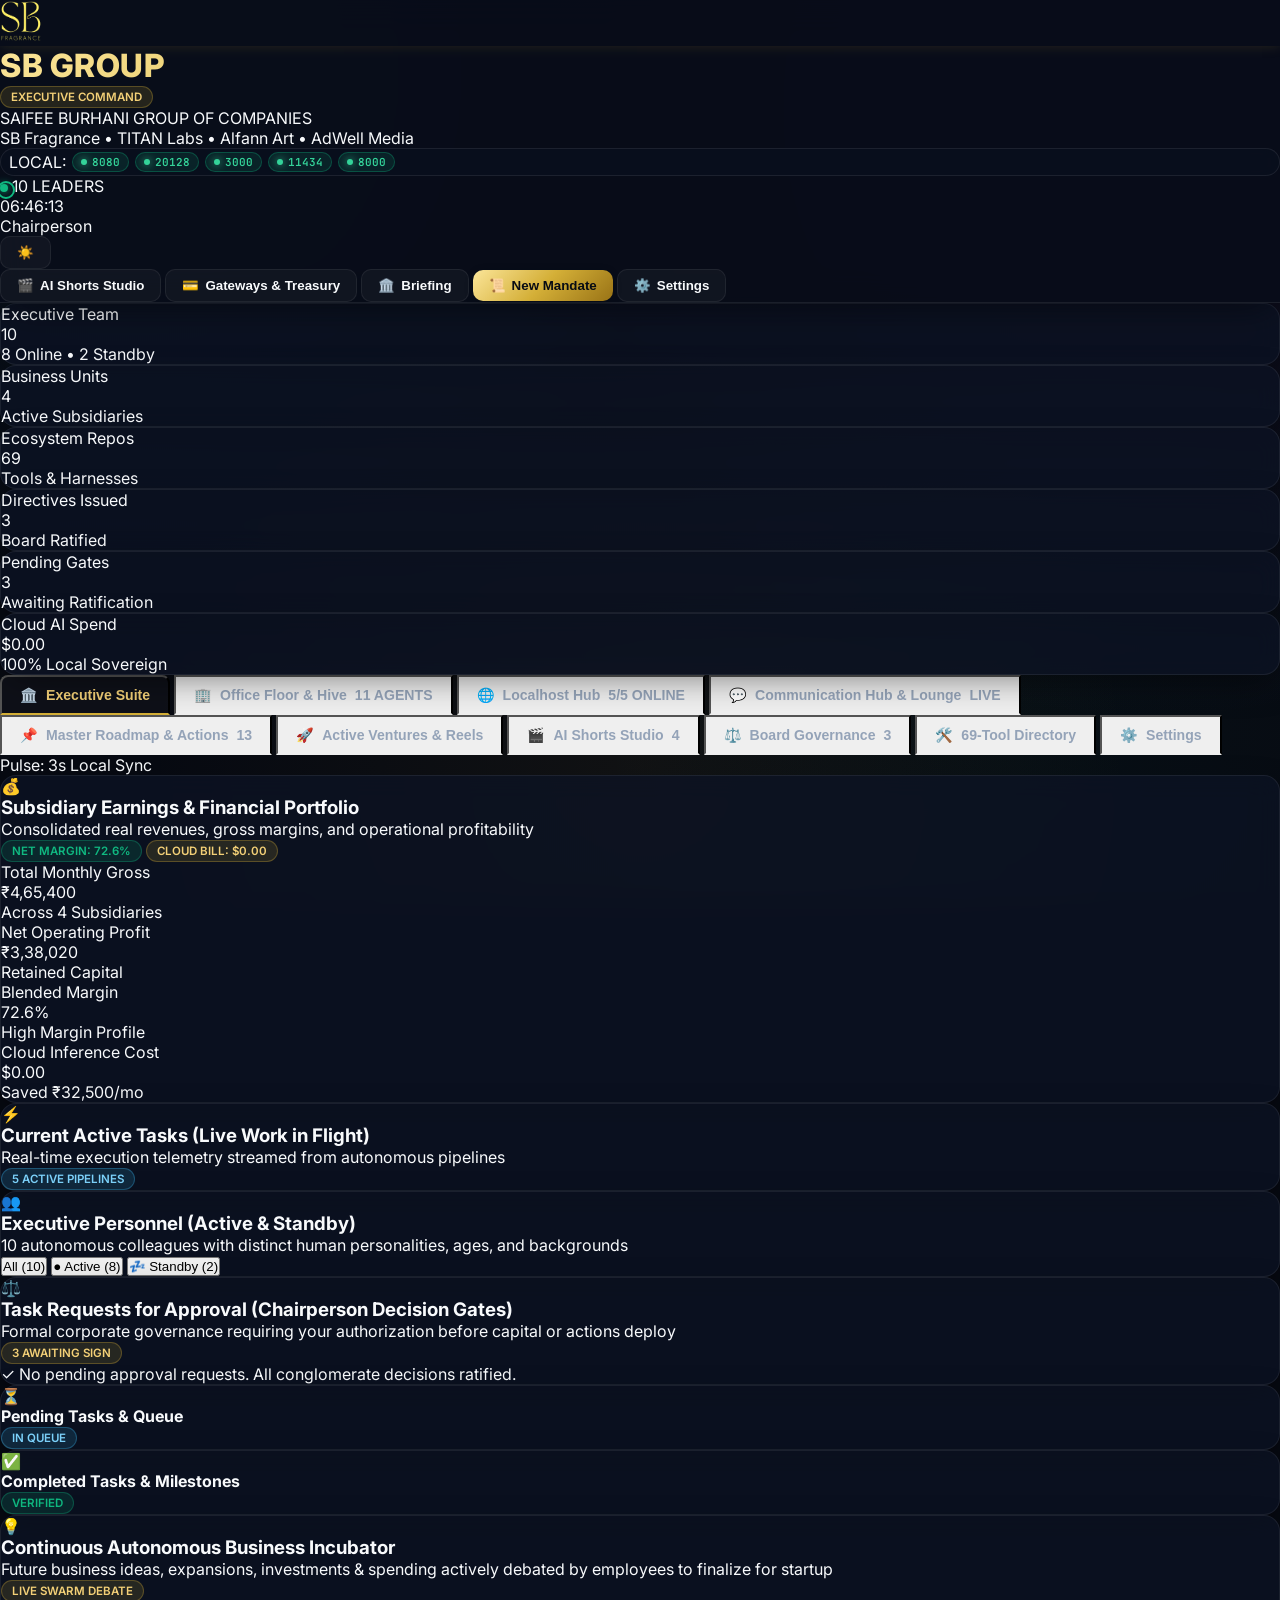
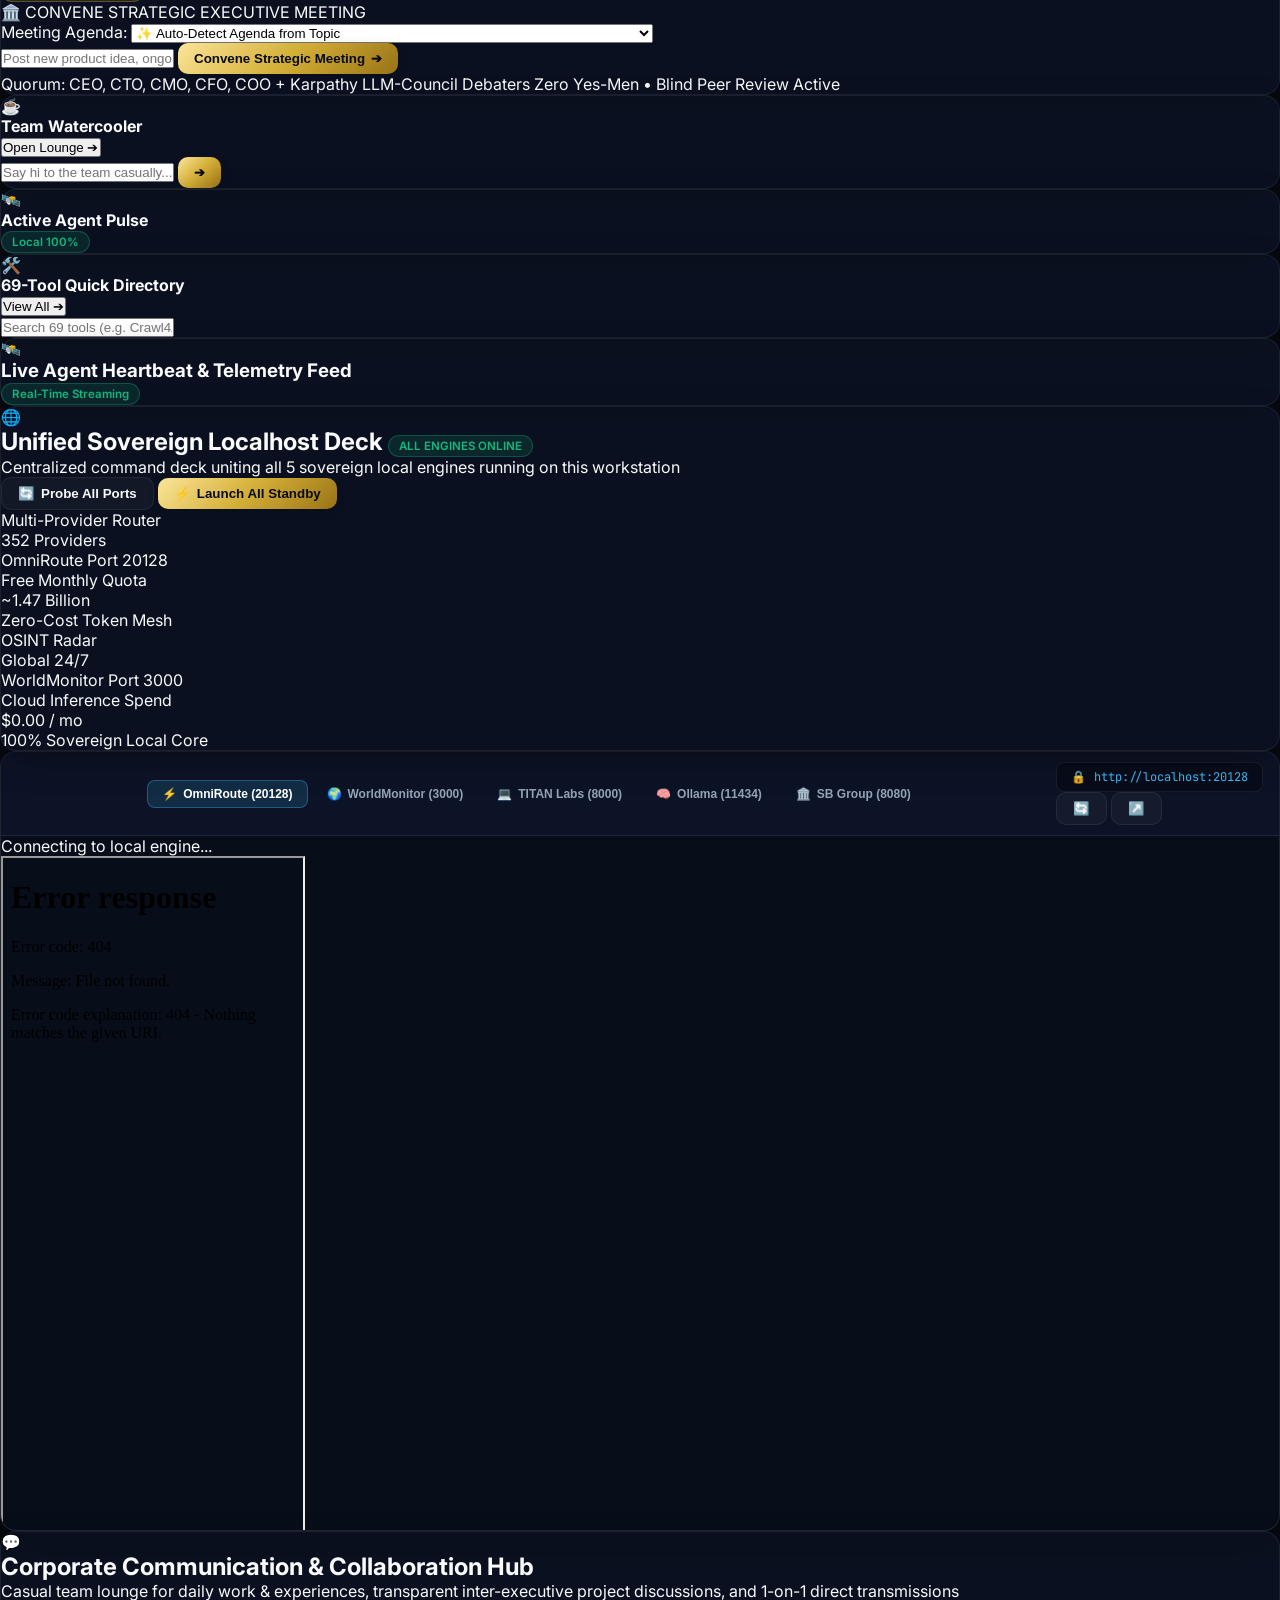
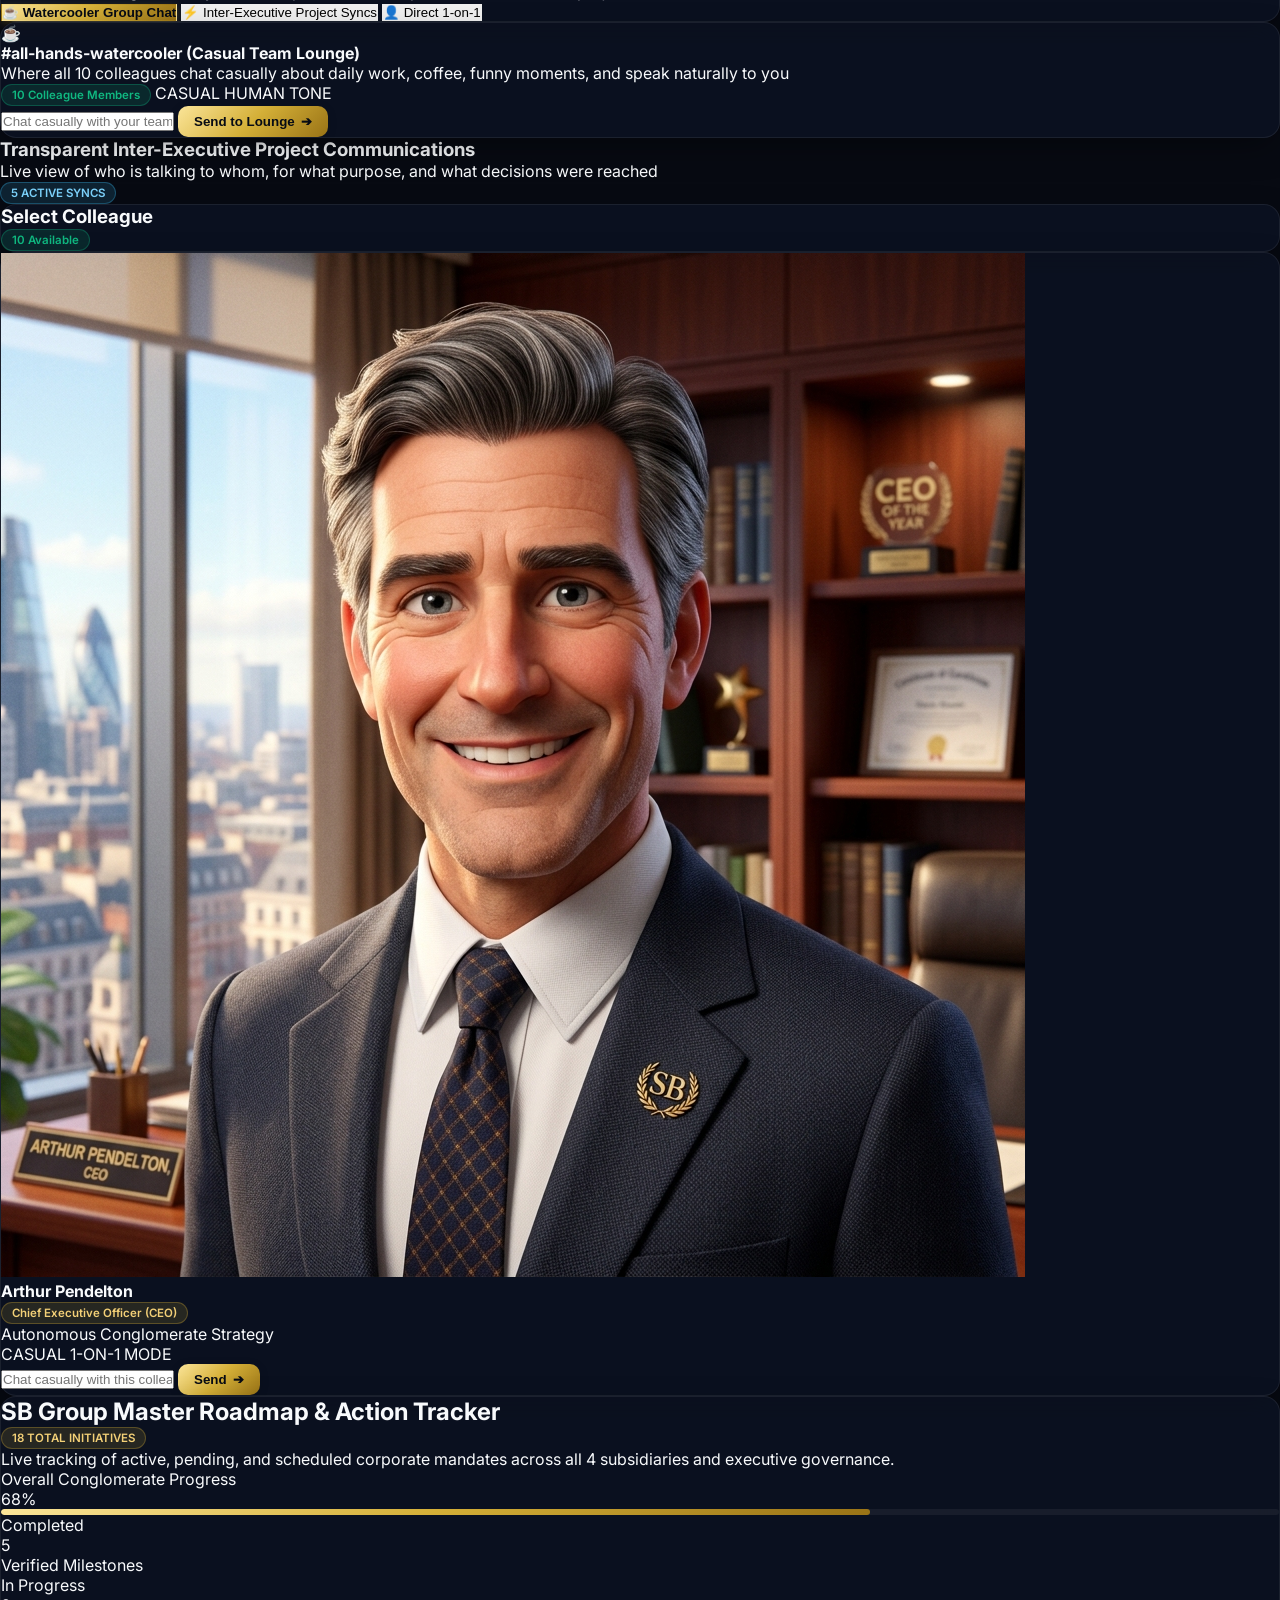
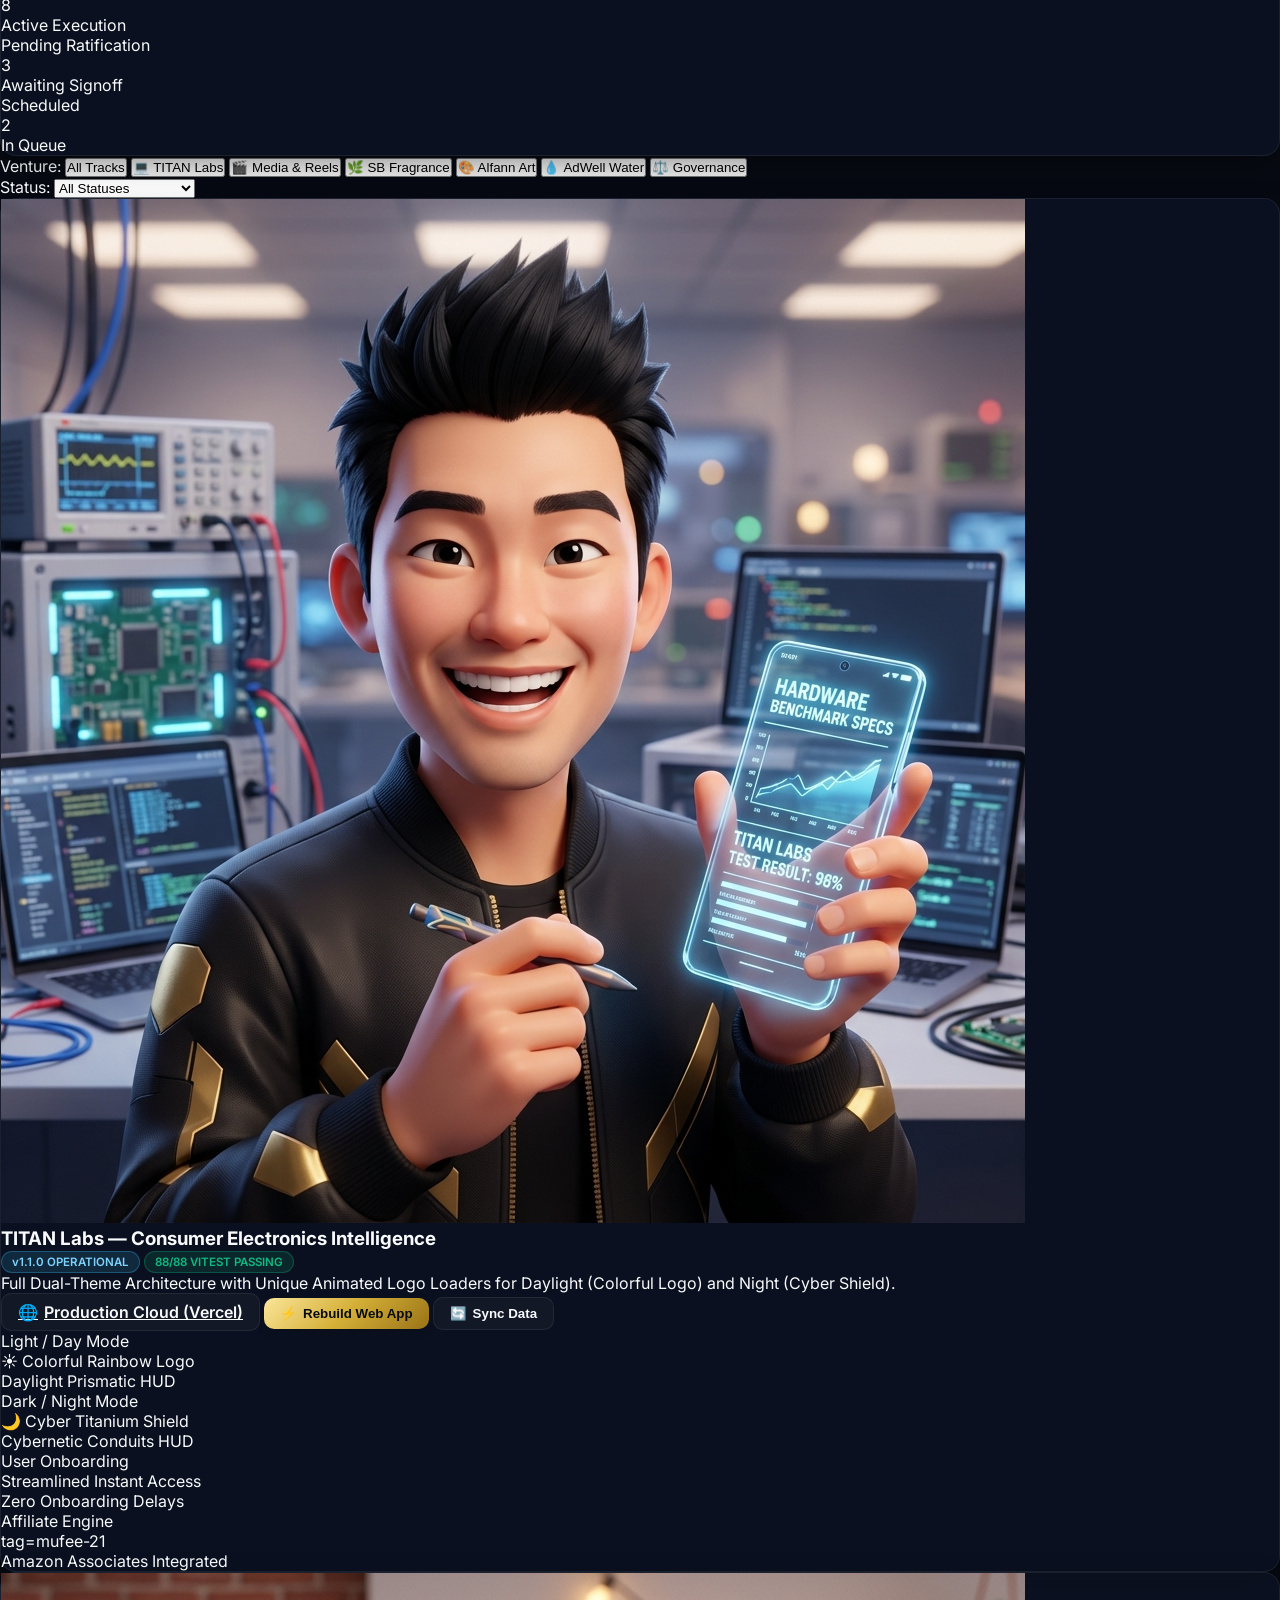
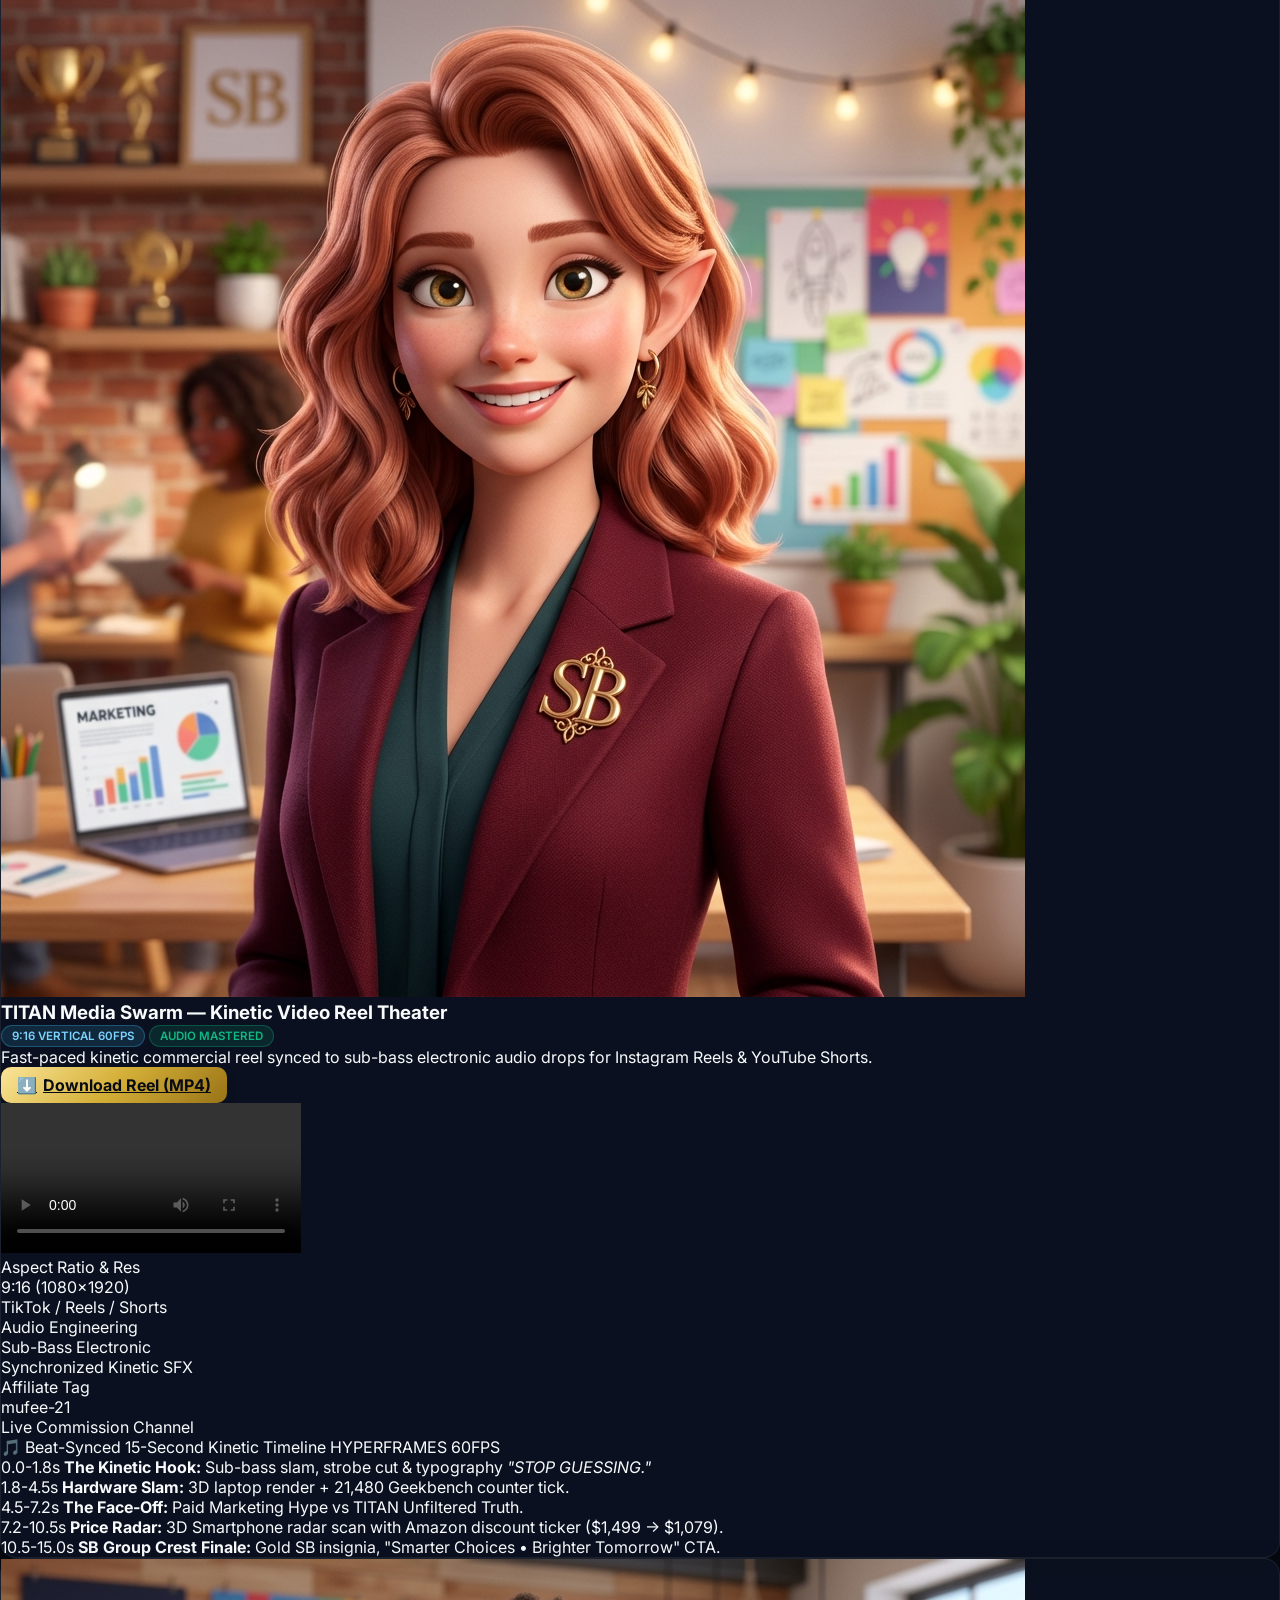
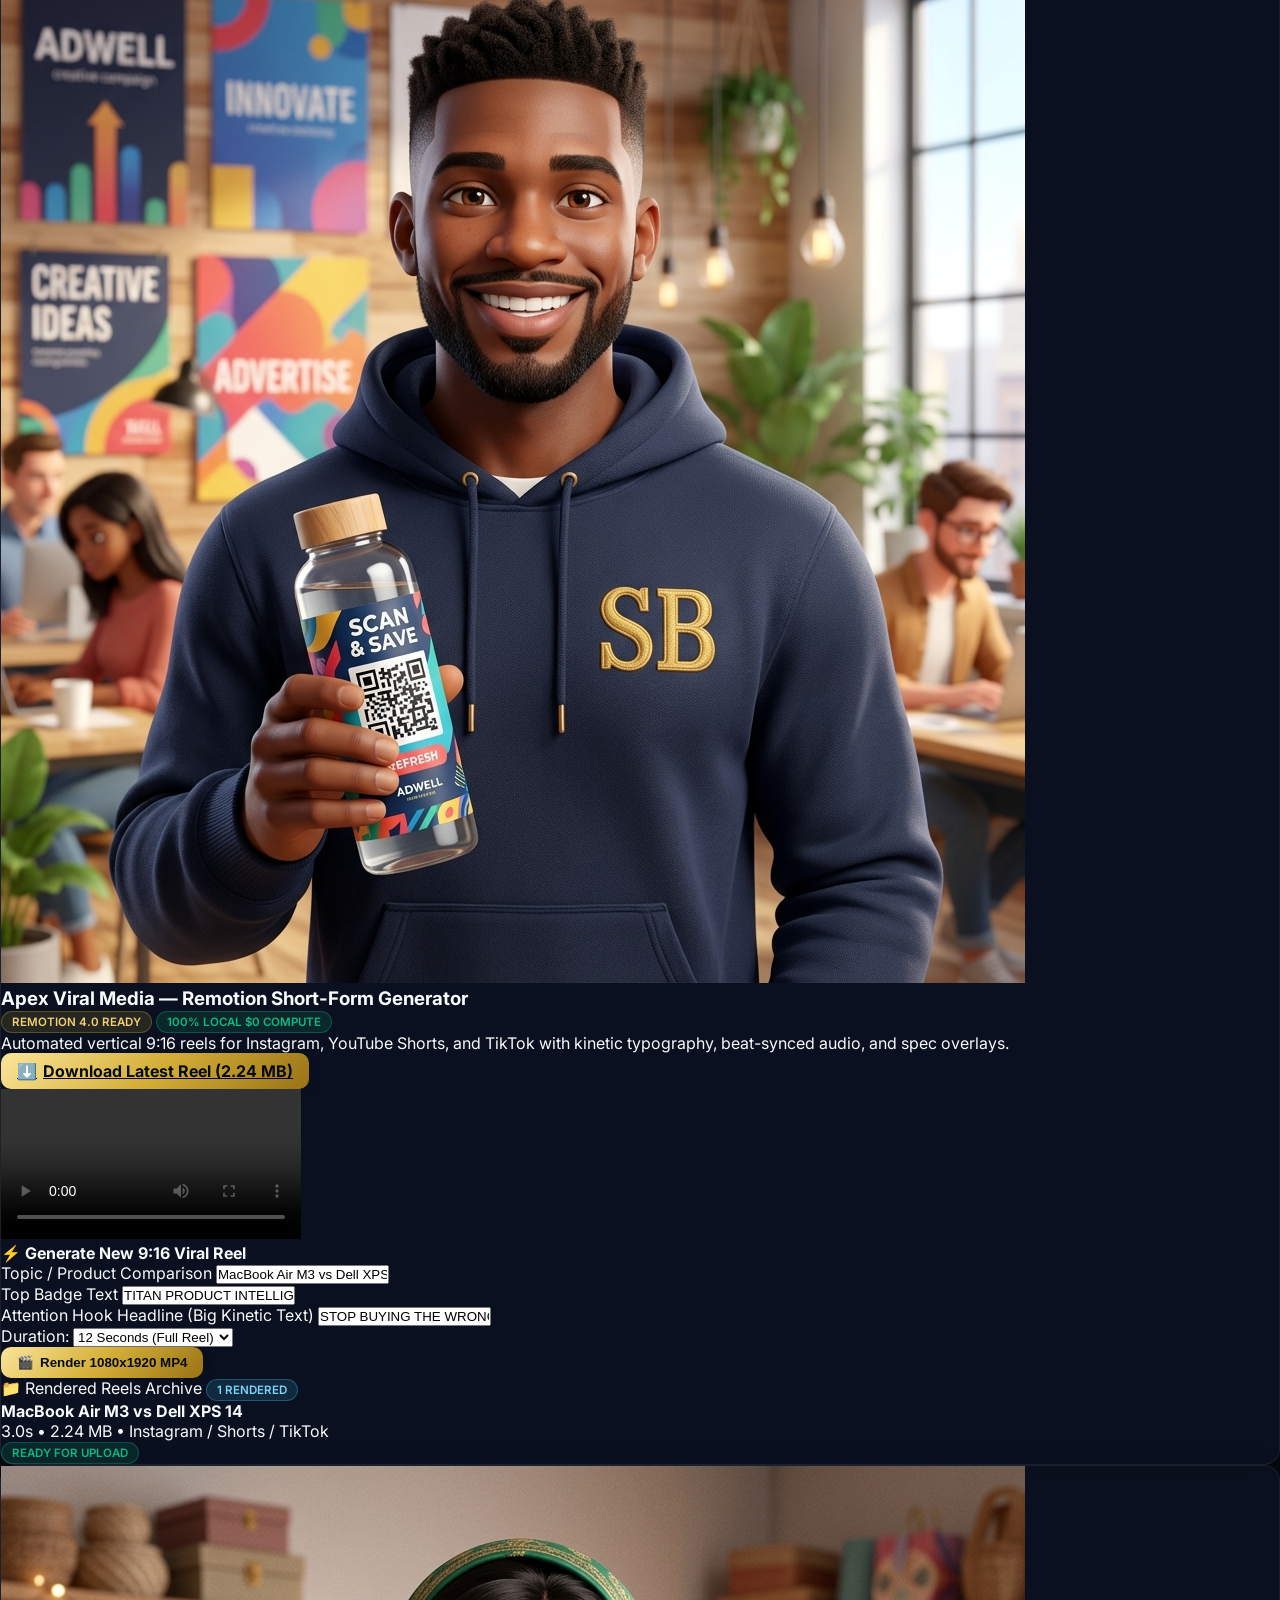
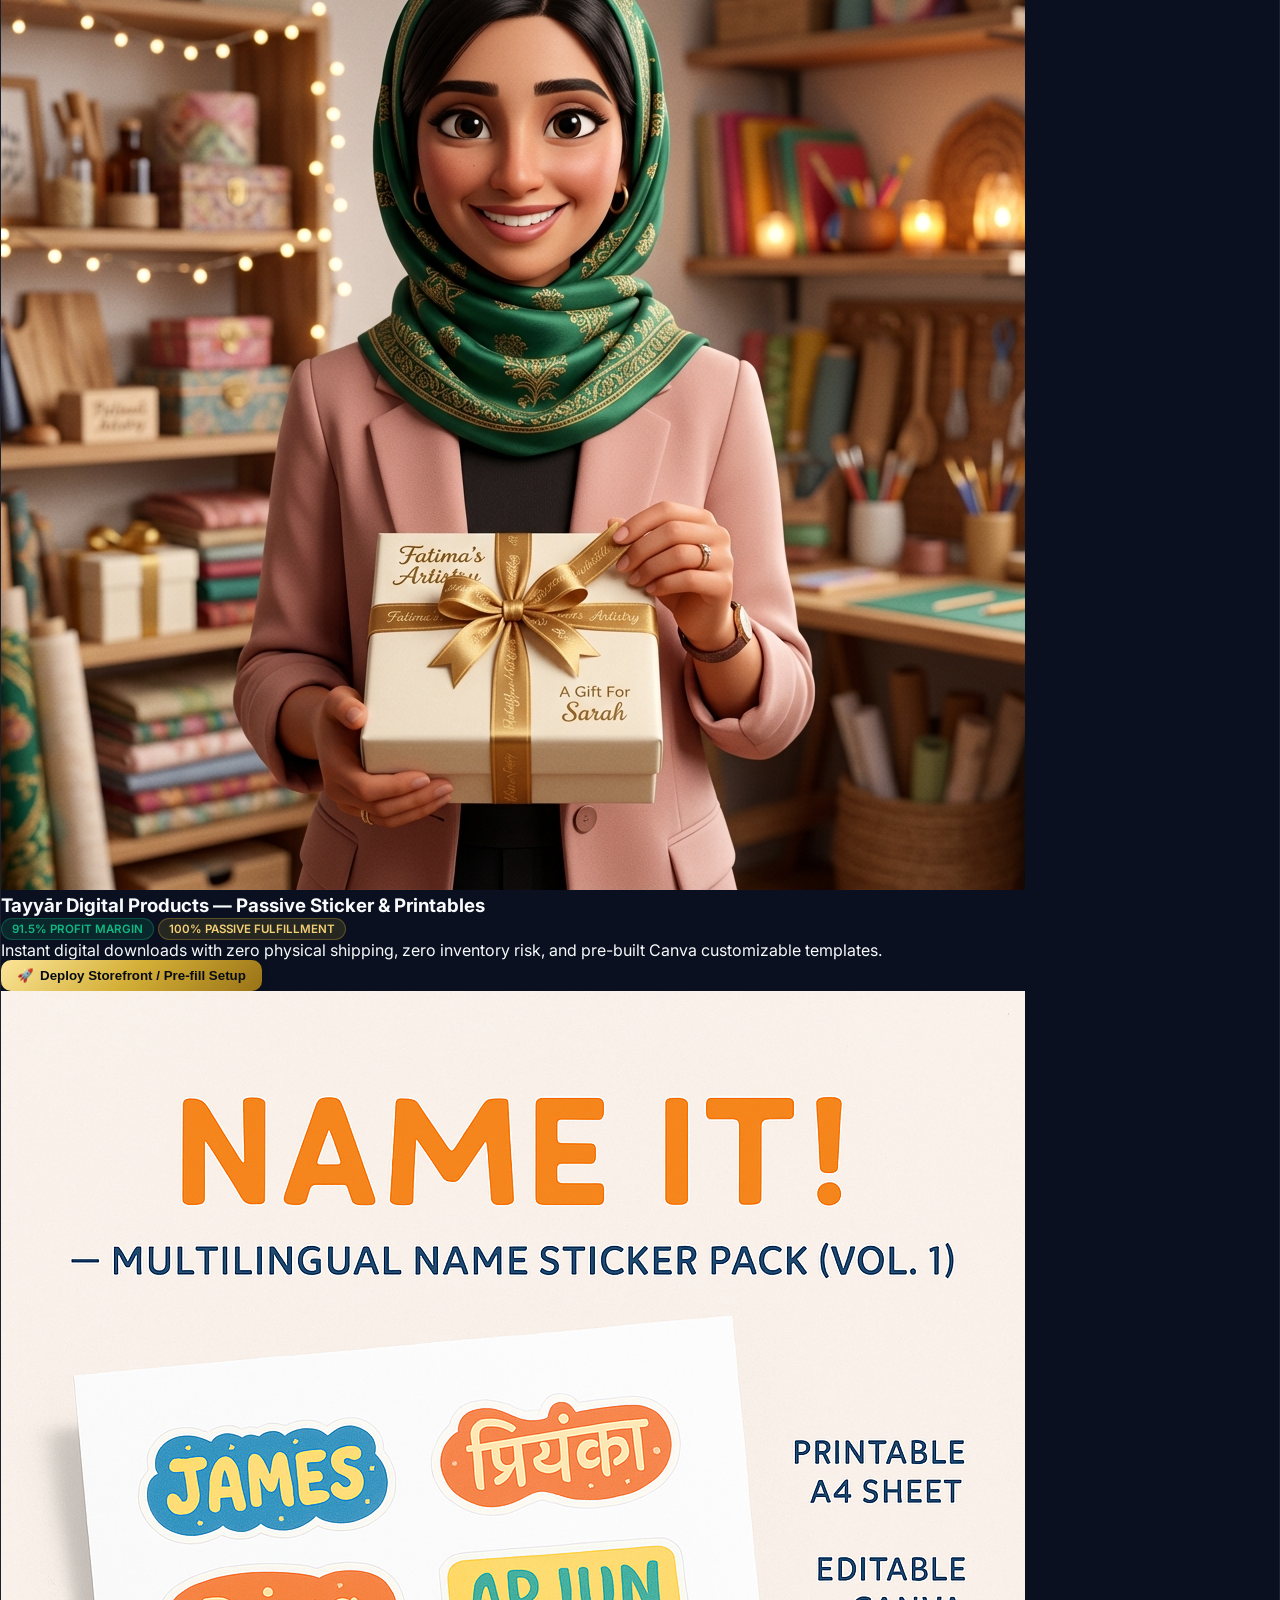
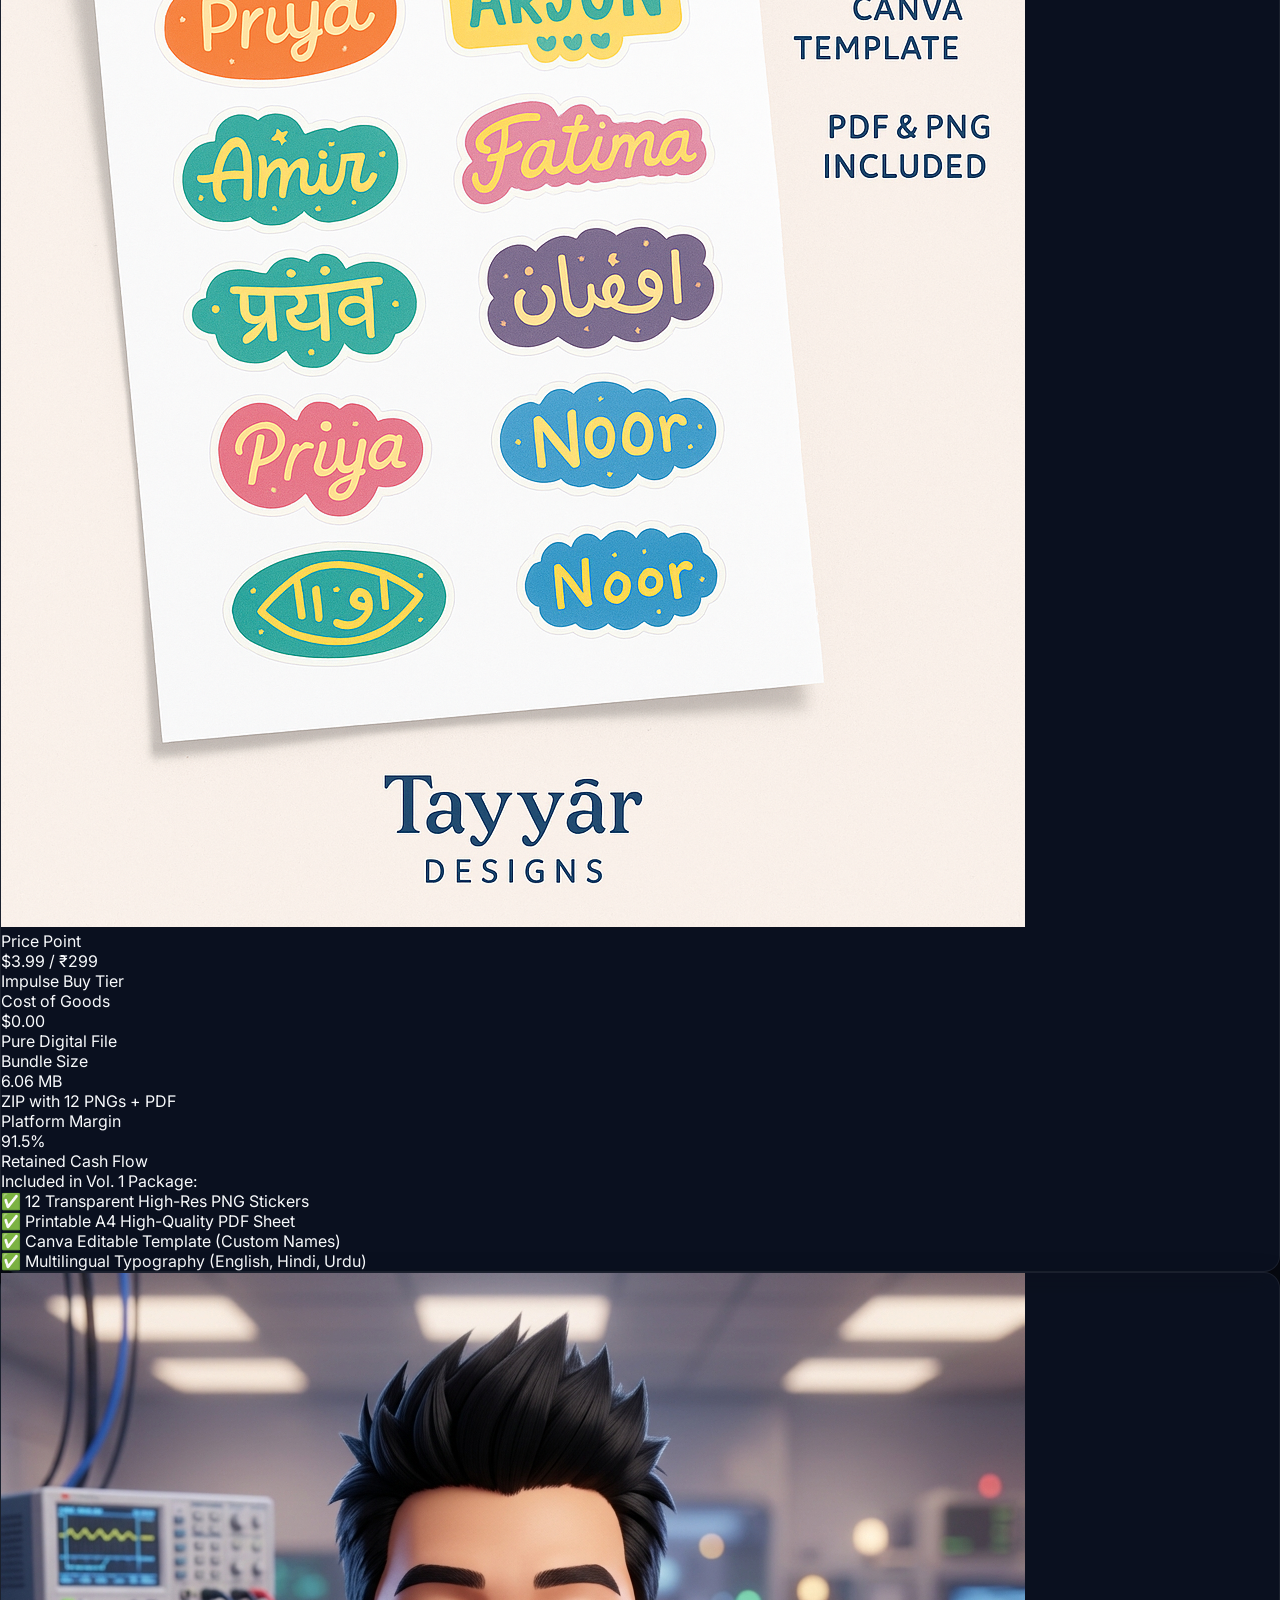
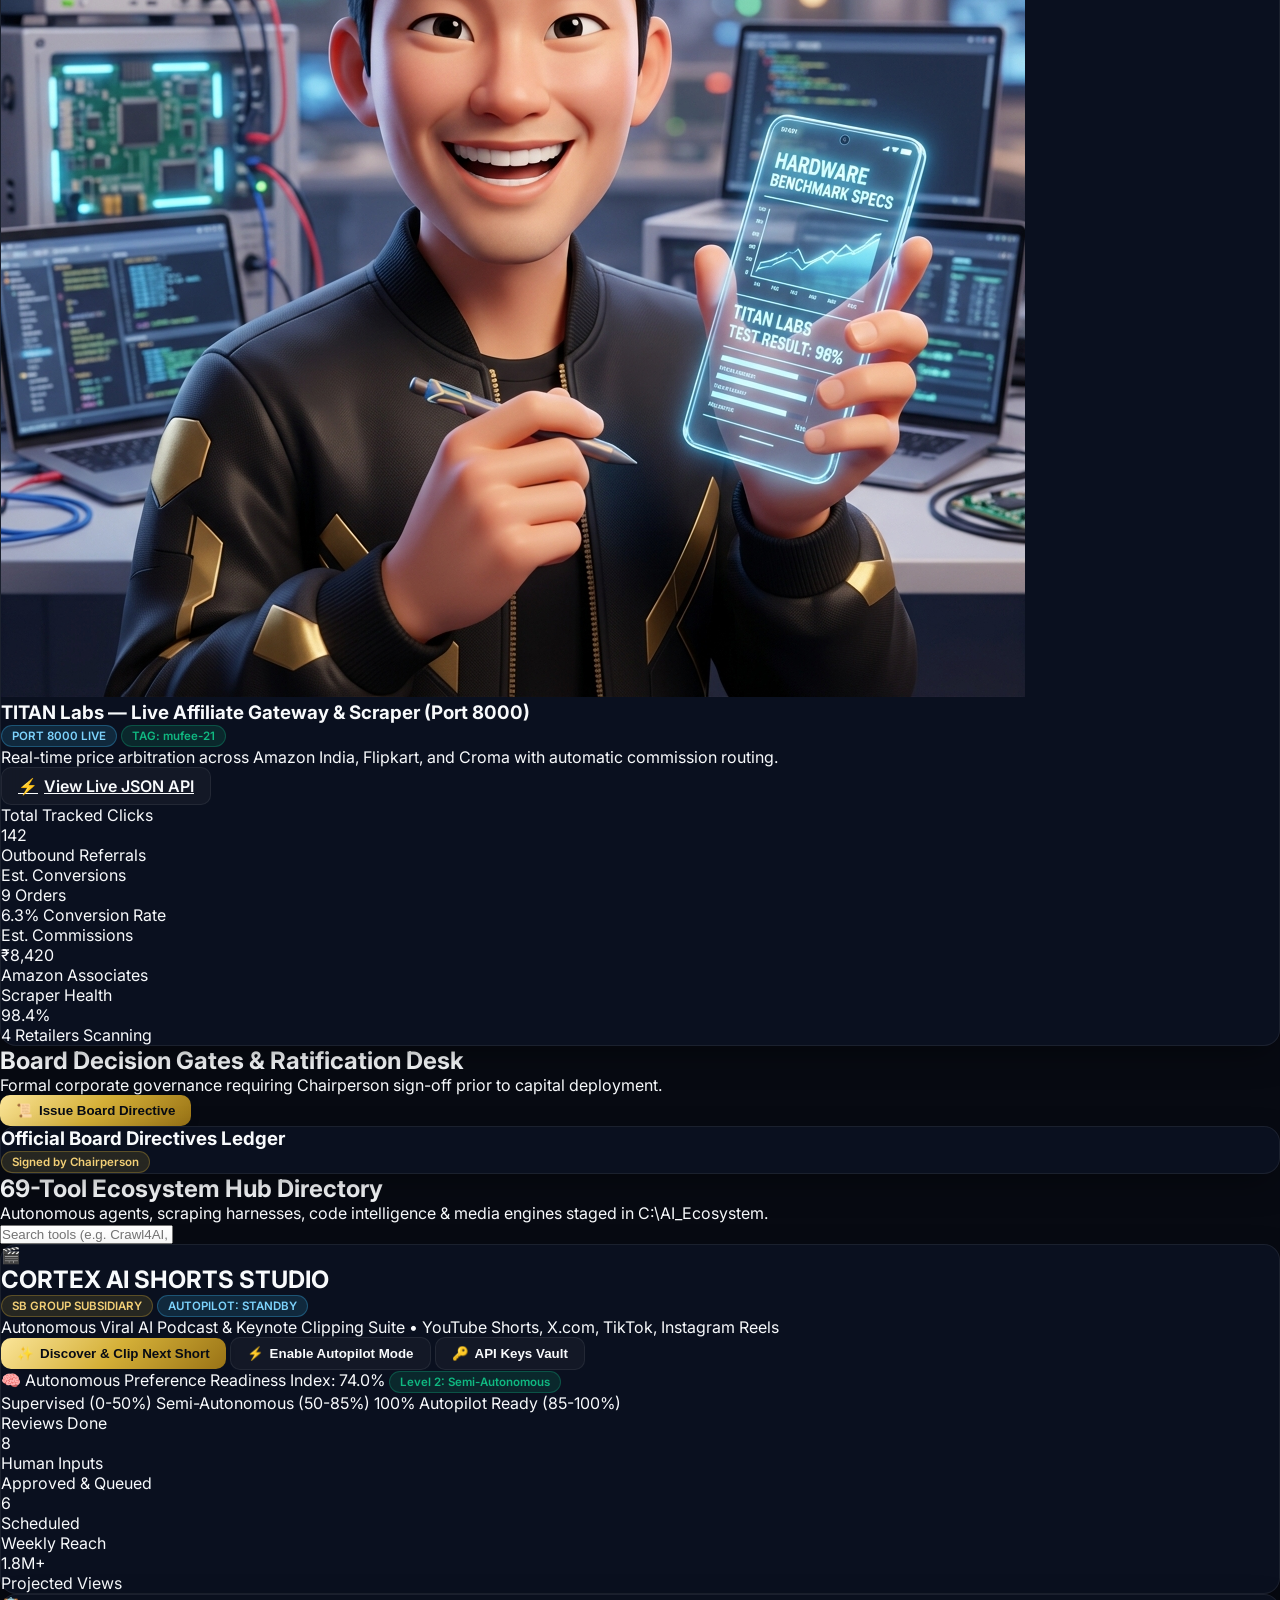
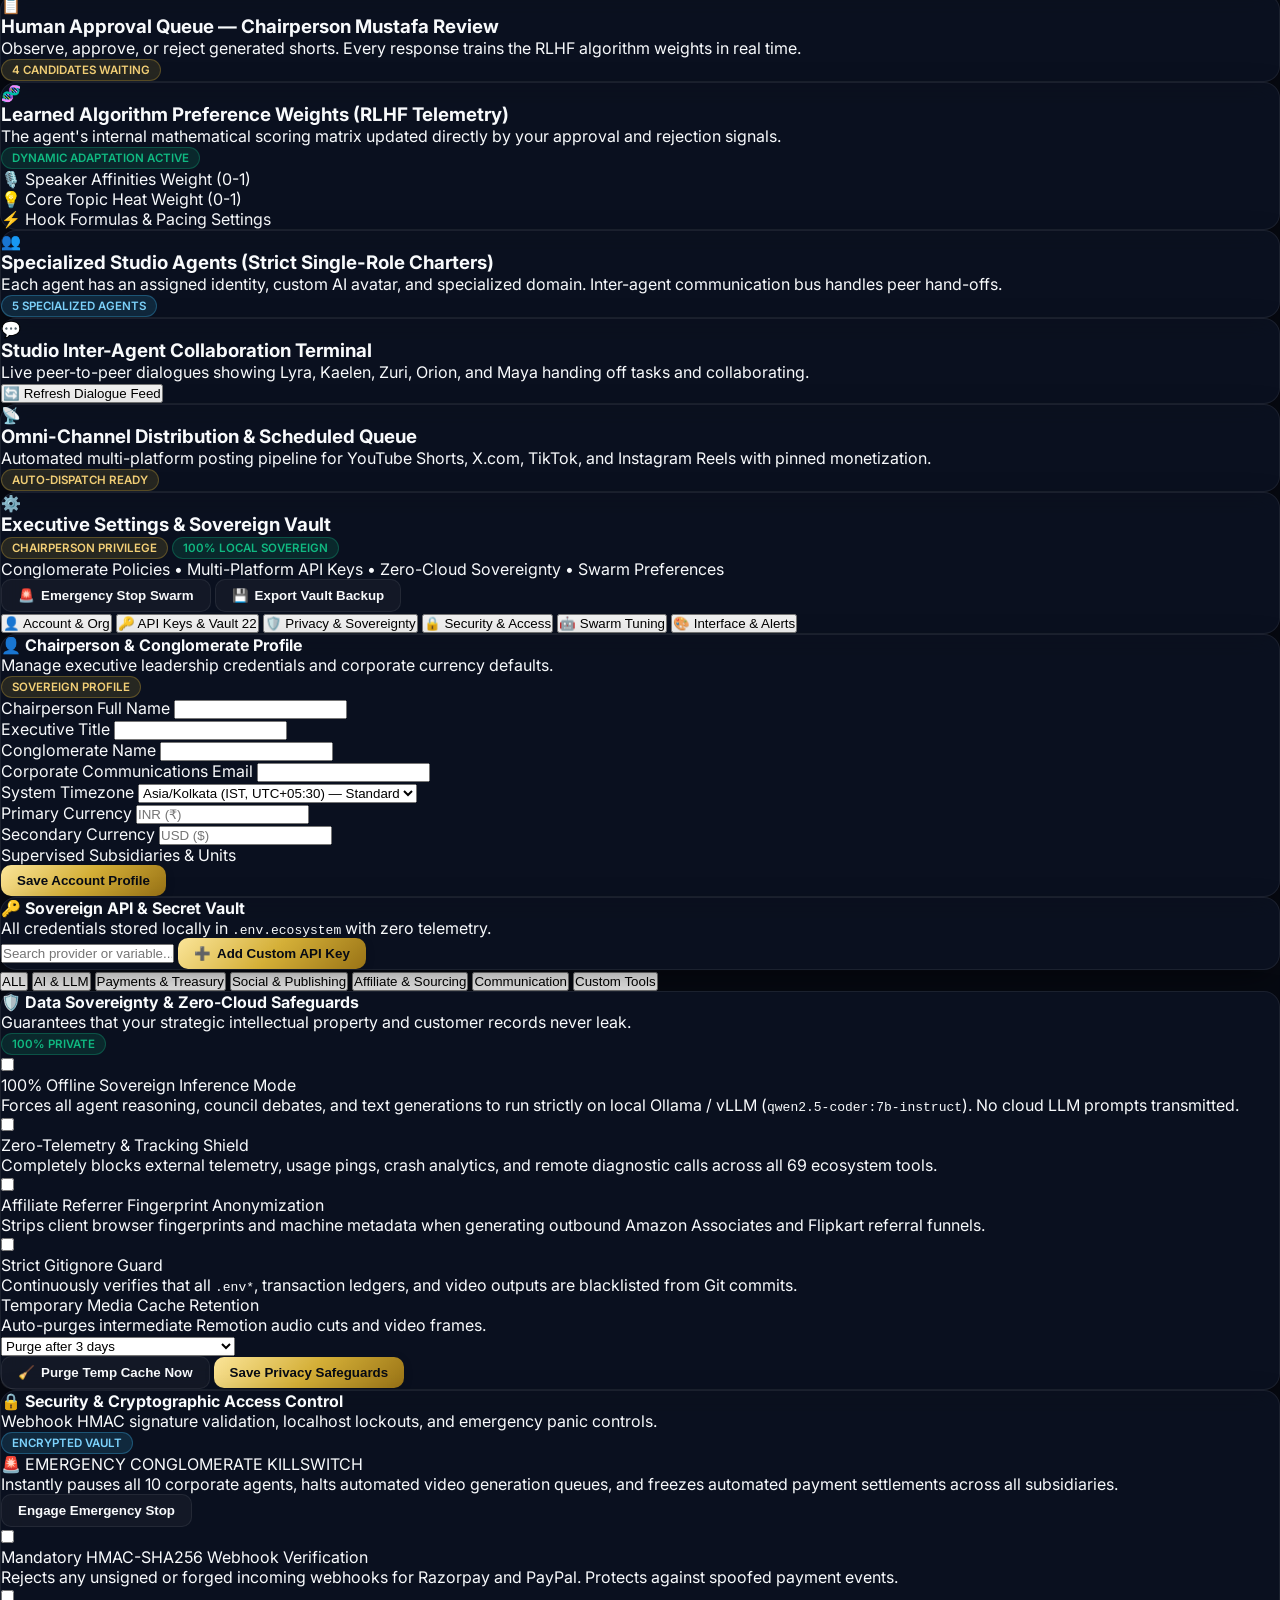
==== commit 8ff541af: "revert: restore main dashboard to previous state; keep all changes strictly in draft" ====
--- a/index.html
+++ b/index.html
@@ -1,278 +1,2898 @@
-<!DOCTYPE html>
+﻿<!DOCTYPE html>
 <html lang="en">
 <head>
-  <meta charset="utf-8">
+  <meta charset="UTF-8">
   <meta name="viewport" content="width=device-width, initial-scale=1.0">
-  <title>Munder-Difflin × Agent Standup — SB Group Draft Platform</title>
-  <link rel="icon" href="data:image/svg+xml,<svg xmlns='http://www.w3.org/2000/svg' viewBox='0 0 100 100'><text y='.9em' font-size='90'>🏢</text></svg>">
+  <title>SB Group — Executive Agent Command & Communication Platform</title>
+  <link rel="icon" type="image/png" href="/assets/sb_logo_dark.png">
+  <!-- Tailwind CSS -->
+  <script src="https://cdn.tailwindcss.com"></script>
+  <!-- Google Fonts: Cinzel, Inter, JetBrains Mono -->
   <link rel="preconnect" href="https://fonts.googleapis.com">
   <link rel="preconnect" href="https://fonts.gstatic.com" crossorigin>
-  <link href="https://fonts.googleapis.com/css2?family=Pixelify+Sans:wght@400;500;600;700&family=Press+Start+2P&family=VT323&display=swap" rel="stylesheet">
-  <link rel="stylesheet" href="/draft.css">
+  <link href="https://fonts.googleapis.com/css2?family=Cinzel:wght@600;700;800;900&family=Inter:wght@300;400;500;600;700;800&family=JetBrains+Mono:wght@400;600;700&display=swap" rel="stylesheet">
+  <!-- Custom Styling -->
+  <link rel="stylesheet" href="/style.css">
+  <script>
+    tailwind.config = {
+      theme: {
+        extend: {
+          colors: {
+            brand: {
+              gold: '#D4AF37',
+              goldLight: '#FBE599',
+              navy: '#070B14',
+              card: '#0E172A',
+            }
+          }
+        }
+      }
+    }
+  </script>
 </head>
-<body>
-  <div id="app-container">
-    <!-- Top System Header -->
-    <header class="munder-header">
-      <div class="header-left">
-        <div class="header-logo-icon">MD</div>
-        <div class="header-title-block">
-          <h1>
-            MUNDER-DIFFLIN × AGENT STANDUP
-            <span class="pixel-badge badge-draft">DRAFT REVIEW MODE</span>
-          </h1>
-          <p>SB Group Autonomous Platform · 360+ Ecosystem Agents · Zero-Cloud Sovereignty</p>
-        </div>
-      </div>
-
-      <div class="header-center">
-        <div class="telemetry-chip">
-          <span class="pulse-dot"></span>
-          <span>OLLAMA LOCAL (qwen2.5-coder:7b-instruct)</span>
-        </div>
-        <div class="telemetry-chip">
-          <span>⚡ <b id="stat-active-agents">240</b> / <span id="stat-total-agents">363</span> ACTIVE AGENTS</span>
-        </div>
-        <div class="telemetry-chip">
-          <span>💰 $0.00 CLOUD BURN</span>
-        </div>
-      </div>
-
-      <div class="header-right">
-        <button id="btn-audio-toggle" class="pixel-btn" title="Toggle Animal Crossing procedurally synthesized meeting voices & blips">
-          🔊 AUDIO: ON
+<body class="antialiased">
+
+  <!-- Executive Masthead Header -->
+  <header class="header-glass py-3.5 px-6">
+    <div class="max-w-7xl mx-auto flex flex-col md:flex-row items-center justify-between gap-4">
+      
+      <!-- Brand & Dynamic Theme-Responsive SB Logo -->
+      <div class="flex items-center gap-3.5">
+        <div class="relative group cursor-pointer shrink-0" onclick="switchTab('progress')">
+          <div id="dashboard-logo-box" class="w-12 h-12 rounded-xl border border-amber-500/40 shadow-md overflow-hidden bg-transparent p-1 flex items-center justify-center ring-2 ring-amber-500/20 group-hover:ring-amber-400 transition-all">
+            <img id="dashboard-logo" src="/assets/sb_logo_dark.png" alt="SB Group Official Logo" class="w-full h-full object-contain" style="width: 42px; height: 42px; max-width: 42px; max-height: 42px;">
+          </div>
+          <div class="absolute -bottom-1 -right-1 w-3.5 h-3.5 bg-emerald-500 border-2 border-slate-900 rounded-full shadow"></div>
+        </div>
+        <div>
+          <div class="flex items-center gap-2">
+            <h1 class="font-['Cinzel'] text-xl sm:text-2xl font-extrabold tracking-wider brand-title">SB GROUP</h1>
+            <span class="badge-gold text-[10px] px-2 py-0.5">EXECUTIVE COMMAND</span>
+          </div>
+          <p class="text-xs text-amber-300 font-semibold tracking-wide">SAIFEE BURHANI GROUP OF COMPANIES</p>
+          <p class="text-[11px] text-slate-400">SB Fragrance • TITAN Labs • Alfann Art • AdWell Media</p>
+        </div>
+      </div>
+
+      <!-- Telemetry Status & Action Buttons -->
+      <div class="flex flex-wrap items-center gap-2.5">
+        
+        <!-- Unified Localhost Ecosystem Status Strip -->
+        <div id="header-localhost-strip" class="localhost-strip hidden sm:flex items-center gap-1.5" title="Sovereign Localhost Ports Status">
+          <span class="text-[9px] uppercase font-mono font-bold tracking-wider text-slate-400 pl-1 pr-0.5">LOCAL:</span>
+          <button id="host-pill-8080" onclick="switchTab('ecosystem'); switchEcosystemViewport('sb_dashboard');" class="host-pill online" title="Port 8080 • SB Group Executive Command">
+            <span class="host-dot"></span>8080
+          </button>
+          <button id="host-pill-20128" onclick="switchTab('ecosystem'); switchEcosystemViewport('omniroute');" class="host-pill online" title="Port 20128 • OmniRoute Multi-Provider Gateway (352 Providers)">
+            <span class="host-dot"></span>20128
+          </button>
+          <button id="host-pill-3000" onclick="switchTab('ecosystem'); switchEcosystemViewport('worldmonitor');" class="host-pill online" title="Port 3000 • WorldMonitor OSINT Global Intelligence">
+            <span class="host-dot"></span>3000
+          </button>
+          <button id="host-pill-11434" onclick="switchTab('ecosystem'); switchEcosystemViewport('ollama');" class="host-pill online" title="Port 11434 • Local Ollama Sovereign Core">
+            <span class="host-dot"></span>11434
+          </button>
+          <button id="host-pill-8000" onclick="switchTab('ecosystem'); switchEcosystemViewport('titan');" class="host-pill online" title="Port 8000 • TITAN Labs Retail Arbitrage Gateway">
+            <span class="host-dot"></span>8000
+          </button>
+        </div>
+
+        <!-- Live Swarm Badge -->
+        <div class="flex items-center gap-1.5 bg-slate-900/80 border border-slate-700/60 rounded-full px-2.5 py-1 shadow-inner">
+          <span class="pulse-beacon"></span>
+          <span id="agents-online-counter" class="text-xs font-semibold text-emerald-400">10 LEADERS</span>
+        </div>
+
+        <!-- Live Clock -->
+        <div class="bg-slate-900/80 border border-slate-800 rounded-xl px-2.5 py-1 text-center">
+          <div id="live-clock" class="text-xs font-mono font-bold text-slate-200">00:00:00</div>
+          <div class="text-[8px] text-amber-400/90 font-mono font-bold uppercase">Chairperson</div>
+        </div>
+
+        <!-- Theme Toggle Button (Light/Day vs Dark/Night) -->
+        <button id="theme-toggle-btn" onclick="toggleDashboardTheme()" class="btn-ghost text-xs py-1 px-2.5" title="Toggle Dashboard Theme">
+          <span id="theme-toggle-icon">☀️</span>
         </button>
-        <button id="btn-theme-toggle" class="pixel-btn">
-          🌙 MIDNIGHT
+
+        <!-- Executive Modals Quick Actions -->
+        <div class="flex items-center gap-1.5">
+          <button onclick="switchTab('shorts')" class="btn-ghost text-xs py-1.5 px-3 border border-purple-500/50 text-purple-300 hover:bg-purple-950/40 flex items-center gap-1.5 shadow-sm" title="AI Clipped Shorts Studio & Human Approval Queue">
+            <span>🎬</span> AI Shorts Studio
+          </button>
+          <button onclick="openTreasuryModal()" class="btn-ghost text-xs py-1.5 px-3 border border-emerald-500/50 text-emerald-300 hover:bg-emerald-950/40 flex items-center gap-1.5 shadow-sm" title="Manage Razorpay & PayPal Payment Gateways">
+            <span>💳</span> Gateways & Treasury
+          </button>
+          <button onclick="openBriefingModal()" class="btn-ghost text-xs py-1.5 px-3">
+            <span>🏛️</span> Briefing
+          </button>
+          <button onclick="openDirectiveModal()" class="btn-gold text-xs py-1.5 px-3">
+            <span>📜</span> New Mandate
+          </button>
+          <button id="header-btn-settings" onclick="switchTab('settings')" class="btn-ghost text-xs py-1.5 px-3 border border-slate-700 hover:border-amber-400/60 text-slate-200 flex items-center gap-1.5 shadow-sm" title="Conglomerate & API Settings">
+            <span>⚙️</span> Settings
+          </button>
+        </div>
+
+      </div>
+
+    </div>
+  </header>
+
+  <!-- Main Container -->
+  <main class="max-w-7xl mx-auto w-full px-4 sm:px-6 py-5 flex-1 flex flex-col gap-5">
+
+    <!-- KPI Metric Summary Ribbon -->
+    <section class="grid grid-cols-2 sm:grid-cols-3 lg:grid-cols-6 gap-3">
+      <div class="card-glass p-3 text-center">
+        <div class="text-[10px] font-semibold text-slate-400 uppercase tracking-wider">Executive Team</div>
+        <div id="metric-active-agents" class="text-xl sm:text-2xl font-bold text-amber-400 mt-0.5">10</div>
+        <div id="metric-agents-sub" class="text-[10px] text-emerald-400 font-medium">8 Online • 2 Standby</div>
+      </div>
+      <div class="card-glass p-3 text-center">
+        <div class="text-[10px] font-semibold text-slate-400 uppercase tracking-wider">Business Units</div>
+        <div class="text-xl sm:text-2xl font-bold text-sky-400 mt-0.5">4</div>
+        <div class="text-[10px] text-slate-400 font-medium">Active Subsidiaries</div>
+      </div>
+      <div class="card-glass p-3 text-center">
+        <div class="text-[10px] font-semibold text-slate-400 uppercase tracking-wider">Ecosystem Repos</div>
+        <div class="text-xl sm:text-2xl font-bold text-emerald-400 mt-0.5">69</div>
+        <div class="text-[10px] text-slate-400 font-medium">Tools & Harnesses</div>
+      </div>
+      <div class="card-glass p-3 text-center">
+        <div class="text-[10px] font-semibold text-slate-400 uppercase tracking-wider">Directives Issued</div>
+        <div id="metric-directives" class="text-xl sm:text-2xl font-bold text-amber-200 mt-0.5">3</div>
+        <div class="text-[10px] text-amber-400 font-medium">Board Ratified</div>
+      </div>
+      <div class="card-glass p-3 text-center">
+        <div class="text-[10px] font-semibold text-slate-400 uppercase tracking-wider">Pending Gates</div>
+        <div id="metric-pending-gates" class="text-xl sm:text-2xl font-bold text-amber-500 mt-0.5">3</div>
+        <div class="text-[10px] text-amber-400/80 font-medium">Awaiting Ratification</div>
+      </div>
+      <div class="card-glass p-3 text-center">
+        <div class="text-[10px] font-semibold text-slate-400 uppercase tracking-wider">Cloud AI Spend</div>
+        <div class="text-xl sm:text-2xl font-bold text-emerald-400 mt-0.5">$0.00</div>
+        <div class="text-[10px] text-emerald-300 font-medium">100% Local Sovereign</div>
+      </div>
+    </section>
+
+    <!-- Clean Tabbed Navigation Bar -->
+    <nav class="flex items-center justify-between border-b border-slate-800/80 bg-slate-900/30 px-2 rounded-t-xl overflow-x-auto">
+      <div class="flex items-center gap-1">
+        <button id="tab-btn-progress" onclick="switchTab('progress')" class="nav-tab active">
+          <span>🏛️</span> Executive Suite
         </button>
-        <a href="/" class="pixel-btn btn-primary" style="text-decoration: none;" title="Compare with original main dashboard">
-          🏛️ MAIN DASHBOARD
-        </a>
-      </div>
-    </header>
-
-    <!-- Munder-Difflin Navigation Tab Strip -->
-    <nav class="munder-tabs">
-      <button class="tab-btn active" data-tab="standup">
-        <span>🎥</span> AGENT STANDUP (LIVE CALL)
-      </button>
-      <button class="tab-btn" data-tab="floor">
-        <span>🏢</span> OFFICE FLOOR (2D SCENE)
-      </button>
-      <button class="tab-btn" data-tab="agents">
-        <span>👥</span> ALL ECOSYSTEM AGENTS <span class="tab-count" id="tab-agents-badge">363</span>
-      </button>
-      <button class="tab-btn" data-tab="kanban">
-        <span>📋</span> COMMAND CENTER & KANBAN
-      </button>
-      <button class="tab-btn" data-tab="watercooler">
-        <span>💬</span> WATERCOOLER CHAT
-      </button>
+        <button id="tab-btn-floor" onclick="switchTab('floor')" class="nav-tab border-amber-500/40">
+          <span>🏢</span> Office Floor & Hive
+          <span id="floor-tab-badge" class="bg-amber-500/30 text-amber-300 text-[10px] px-1.5 py-0.2 rounded-full font-bold ml-1 font-mono">11 AGENTS</span>
+        </button>
+        <button id="tab-btn-ecosystem" onclick="switchTab('ecosystem')" class="nav-tab border-cyan-500/40">
+          <span>🌐</span> Localhost Hub
+          <span id="ecosystem-tab-badge" class="bg-cyan-500/30 text-cyan-300 text-[10px] px-1.5 py-0.2 rounded-full font-bold ml-1 font-mono">5/5 ONLINE</span>
+        </button>
+        <button id="tab-btn-communication" onclick="switchTab('communication')" class="nav-tab">
+          <span>💬</span> Communication Hub & Lounge
+          <span id="chat-tab-badge" class="bg-amber-500/30 text-amber-300 text-[10px] px-1.5 py-0.2 rounded-full font-bold ml-1">LIVE</span>
+        </button>
+        <button id="tab-btn-roadmap" onclick="switchTab('roadmap')" class="nav-tab">
+          <span>📌</span> Master Roadmap & Actions
+          <span id="roadmap-tab-badge" class="bg-amber-500 text-slate-950 text-[10px] px-1.5 py-0.2 rounded-full font-bold ml-1">13</span>
+        </button>
+        <button id="tab-btn-ventures" onclick="switchTab('ventures')" class="nav-tab">
+          <span>🚀</span> Active Ventures & Reels
+        </button>
+        <button id="tab-btn-shorts" onclick="switchTab('shorts')" class="nav-tab border-purple-500/40">
+          <span>🎬</span> AI Shorts Studio
+          <span id="shorts-pending-badge" class="bg-purple-500 text-slate-950 text-[10px] px-1.5 py-0.2 rounded-full font-bold ml-1">4</span>
+        </button>
+        <button id="tab-btn-governance" onclick="switchTab('governance')" class="nav-tab">
+          <span>⚖️</span> Board Governance
+          <span id="gates-tab-badge" class="bg-amber-500 text-slate-950 text-[10px] px-1.5 py-0.2 rounded-full font-bold ml-1">3</span>
+        </button>
+        <button id="tab-btn-tools" onclick="switchTab('tools')" class="nav-tab">
+          <span>🛠️</span> 69-Tool Directory
+        </button>
+        <button id="tab-btn-settings" onclick="switchTab('settings')" class="nav-tab border-amber-500/40">
+          <span>⚙️</span> Settings
+        </button>
+      </div>
+      <div class="hidden md:flex items-center gap-2 text-xs text-slate-400 pr-2 shrink-0">
+        <span>Pulse:</span>
+        <span class="text-emerald-400 font-mono font-semibold">3s Local Sync</span>
+      </div>
     </nav>
 
-    <!-- Main Workspace Views -->
-    <main id="workspace">
-
-      <!-- ================================================================
-           VIEW 1: AGENT STANDUP (LIVE TEAM CALL & SCREEN SHARE)
-           Exact duplicate of agent-standup system UI
-           ================================================================ -->
-      <section id="view-standup" class="view-section active">
-        <div class="standup-layout">
-          <!-- Left Call Stage -->
-          <div class="standup-grid-panel">
-            <div class="standup-call-toolbar">
-              <div style="display: flex; align-items: center; gap: 8px;">
-                <span class="standup-status-pill live">LIVE STANDUP</span>
-                <select id="select-standup-session" class="pixel-panel-inset" style="height: 30px; font-size: 13px; padding: 0 8px; font-family: var(--cth-font-ui); font-weight: 700;">
-                  <option value="0">1. Conglomerate Cross-Subsidiary Production</option>
-                  <option value="1">2. Autonomous Engineering Swarm Refactoring</option>
+    <!-- =====================================================================
+         TAB 1: MAIN PAGE CARD LAYOUT (Executive Overview + Fixed Right Dock)
+         ===================================================================== -->
+    <section id="tab-content-progress" class="flex flex-col gap-6">
+      
+      <!-- 2-Column Responsive Executive Canvas -->
+      <div class="grid grid-cols-1 lg:grid-cols-12 gap-6 items-start">
+        
+        <!-- LEFT / MAIN STAGE: 8-9 COLUMNS ON DESKTOP -->
+        <div class="lg:col-span-8 xl:col-span-9 flex flex-col gap-6">
+
+          <!-- 1. CARD: EARNINGS FROM VARIOUS BUSINESSES -->
+          <div id="card-finances" class="card-glass p-5 border border-amber-500/30 shadow-lg">
+            <div class="flex flex-col sm:flex-row items-start sm:items-center justify-between gap-3 border-b border-slate-800 pb-3 mb-4">
+              <div class="flex items-center gap-2.5">
+                <span class="text-xl">💰</span>
+                <div>
+                  <h3 class="text-base font-bold text-white tracking-wide">Subsidiary Earnings & Financial Portfolio</h3>
+                  <p class="text-xs text-slate-400">Consolidated real revenues, gross margins, and operational profitability</p>
+                </div>
+              </div>
+              <div class="flex items-center gap-2">
+                <span class="badge-green text-[10px] font-mono">NET MARGIN: 72.6%</span>
+                <span class="badge-gold text-[10px] font-mono">CLOUD BILL: $0.00</span>
+              </div>
+            </div>
+
+            <!-- Financial Metrics Ribbon -->
+            <div class="grid grid-cols-2 sm:grid-cols-4 gap-3 mb-4">
+              <div class="bg-slate-900/70 p-3 rounded-xl border border-slate-800 text-center">
+                <div class="text-[10px] text-slate-400 uppercase font-mono">Total Monthly Gross</div>
+                <div id="finance-total-gross" class="text-lg sm:text-xl font-extrabold text-amber-300 mt-0.5">₹4,65,400</div>
+                <div class="text-[10px] text-emerald-400 font-medium">Across 4 Subsidiaries</div>
+              </div>
+              <div class="bg-slate-900/70 p-3 rounded-xl border border-slate-800 text-center">
+                <div class="text-[10px] text-slate-400 uppercase font-mono">Net Operating Profit</div>
+                <div id="finance-total-profit" class="text-lg sm:text-xl font-extrabold text-emerald-400 mt-0.5">₹3,38,020</div>
+                <div class="text-[10px] text-slate-400 font-medium">Retained Capital</div>
+              </div>
+              <div class="bg-slate-900/70 p-3 rounded-xl border border-slate-800 text-center">
+                <div class="text-[10px] text-slate-400 uppercase font-mono">Blended Margin</div>
+                <div class="text-lg sm:text-xl font-extrabold text-sky-400 mt-0.5">72.6%</div>
+                <div class="text-[10px] text-sky-300 font-medium">High Margin Profile</div>
+              </div>
+              <div class="bg-slate-900/70 p-3 rounded-xl border border-slate-800 text-center">
+                <div class="text-[10px] text-slate-400 uppercase font-mono">Cloud Inference Cost</div>
+                <div class="text-lg sm:text-xl font-extrabold text-emerald-400 mt-0.5">$0.00</div>
+                <div class="text-[10px] text-emerald-300 font-medium">Saved ₹32,500/mo</div>
+              </div>
+            </div>
+
+            <!-- Subsidiary Business Units Grid -->
+            <div id="finance-ventures-container" class="grid grid-cols-1 sm:grid-cols-2 gap-3.5">
+              <!-- Rendered dynamically via app.js -->
+            </div>
+          </div>
+
+          <!-- 2. CARD: CURRENT ACTIVE TASKS (WORK IN FLIGHT) -->
+          <div id="card-current-tasks" class="card-glass p-5 border border-sky-500/30">
+            <div class="flex items-center justify-between border-b border-slate-800 pb-3 mb-4">
+              <div class="flex items-center gap-2.5">
+                <span class="text-xl">⚡</span>
+                <div>
+                  <h3 class="text-base font-bold text-white tracking-wide">Current Active Tasks (Live Work in Flight)</h3>
+                  <p class="text-xs text-slate-400">Real-time execution telemetry streamed from autonomous pipelines</p>
+                </div>
+              </div>
+              <span class="badge-blue text-[10px] font-mono">5 ACTIVE PIPELINES</span>
+            </div>
+
+            <div id="current-tasks-container" class="space-y-3">
+              <!-- Rendered dynamically via app.js -->
+            </div>
+          </div>
+
+          <!-- 3. CARD: LIST OF EMPLOYEES (ACTIVE & NON-ACTIVE/STANDBY) -->
+          <div id="card-employees" class="card-glass p-5 border border-emerald-500/30">
+            <div class="flex flex-col sm:flex-row items-start sm:items-center justify-between gap-3 border-b border-slate-800 pb-3 mb-4">
+              <div class="flex items-center gap-2.5">
+                <span class="text-xl">👥</span>
+                <div>
+                  <h3 class="text-base font-bold text-white tracking-wide">Executive Personnel (Active & Standby)</h3>
+                  <p class="text-xs text-slate-400">10 autonomous colleagues with distinct human personalities, ages, and backgrounds</p>
+                </div>
+              </div>
+
+              <!-- Filter Pills -->
+              <div class="flex items-center gap-1.5">
+                <button onclick="filterEmployeeRoster('all')" class="employee-filter-btn px-2.5 py-1 rounded-lg text-xs font-semibold bg-amber-500/20 text-amber-300 border border-amber-500/40" data-filter="all">All (10)</button>
+                <button onclick="filterEmployeeRoster('online')" class="employee-filter-btn px-2.5 py-1 rounded-lg text-xs font-medium text-slate-300 hover:bg-slate-800 border border-transparent" data-filter="online">● Active (8)</button>
+                <button onclick="filterEmployeeRoster('standby')" class="employee-filter-btn px-2.5 py-1 rounded-lg text-xs font-medium text-slate-300 hover:bg-slate-800 border border-transparent" data-filter="standby">💤 Standby (2)</button>
+              </div>
+            </div>
+
+            <div id="employees-grid-container" class="grid grid-cols-1 md:grid-cols-2 xl:grid-cols-3 gap-3.5">
+              <!-- Rendered dynamically via app.js -->
+            </div>
+          </div>
+
+          <!-- 4. CARD: TASK REQUESTS FOR APPROVAL (CHAIRPERSON DECISION GATES) -->
+          <div id="card-approval-requests" class="card-glass p-5 border border-amber-500/30">
+            <div class="flex items-center justify-between border-b border-slate-800 pb-3 mb-4">
+              <div class="flex items-center gap-2.5">
+                <span class="text-xl">⚖️</span>
+                <div>
+                  <h3 class="text-base font-bold text-white tracking-wide">Task Requests for Approval (Chairperson Decision Gates)</h3>
+                  <p class="text-xs text-slate-400">Formal corporate governance requiring your authorization before capital or actions deploy</p>
+                </div>
+              </div>
+              <span id="approval-pending-counter" class="badge-gold text-[10px] font-mono">3 AWAITING SIGN</span>
+            </div>
+
+            <div id="approval-requests-container" class="grid grid-cols-1 md:grid-cols-2 gap-3.5">
+              <!-- Rendered dynamically via app.js -->
+            </div>
+          </div>
+
+          <!-- 5 & 6. SUB-GRID: PENDING TASKS & COMPLETED TASKS -->
+          <div class="grid grid-cols-1 md:grid-cols-2 gap-5">
+            
+            <!-- 5. PENDING TASKS CARD -->
+            <div id="card-pending-tasks" class="card-glass p-5 border border-slate-800">
+              <div class="flex items-center justify-between border-b border-slate-800 pb-2.5 mb-3">
+                <div class="flex items-center gap-2">
+                  <span class="text-base">⏳</span>
+                  <h4 class="text-xs font-bold uppercase tracking-wider text-slate-300">Pending Tasks & Queue</h4>
+                </div>
+                <span id="pending-tasks-badge" class="badge-blue text-[10px] font-mono">IN QUEUE</span>
+              </div>
+              <div id="pending-tasks-list" class="space-y-2.5 max-h-72 overflow-y-auto pr-1">
+                <!-- Rendered dynamically via app.js -->
+              </div>
+            </div>
+
+            <!-- 6. COMPLETED TASKS CARD -->
+            <div id="card-completed-tasks" class="card-glass p-5 border border-slate-800">
+              <div class="flex items-center justify-between border-b border-slate-800 pb-2.5 mb-3">
+                <div class="flex items-center gap-2">
+                  <span class="text-base">✅</span>
+                  <h4 class="text-xs font-bold uppercase tracking-wider text-slate-300">Completed Tasks & Milestones</h4>
+                </div>
+                <span id="completed-tasks-badge" class="badge-green text-[10px] font-mono">VERIFIED</span>
+              </div>
+              <div id="completed-tasks-list" class="space-y-2.5 max-h-72 overflow-y-auto pr-1">
+                <!-- Rendered dynamically via app.js -->
+              </div>
+            </div>
+
+          </div>
+
+          <!-- 7. CARD: AUTONOMOUS BUSINESS INCUBATOR & STARTUP DEBATES -->
+          <div id="card-business-incubator" class="card-glass p-5 border border-purple-500/30">
+            <div class="flex flex-col sm:flex-row items-start sm:items-center justify-between gap-3 border-b border-slate-800 pb-3 mb-4">
+              <div class="flex items-center gap-2.5">
+                <span class="text-xl">💡</span>
+                <div>
+                  <h3 class="text-base font-bold text-white tracking-wide">Continuous Autonomous Business Incubator</h3>
+                  <p class="text-xs text-slate-400">Future business ideas, expansions, investments & spending actively debated by employees to finalize for startup</p>
+                </div>
+              </div>
+              <span class="badge-gold text-[10px] font-mono">LIVE SWARM DEBATE</span>
+            </div>
+
+            <!-- Pitch / Board Meeting Form: Convene Strategic Swarm Meeting -->
+            <form id="incubator-pitch-form" onsubmit="handlePitchIdea(event)" class="mb-5 bg-slate-900/80 p-4 rounded-xl border border-purple-500/30 flex flex-col gap-3 shadow-lg">
+              <div class="flex flex-col sm:flex-row items-start sm:items-center justify-between gap-2 border-b border-slate-800 pb-2.5">
+                <div class="flex items-center gap-2 text-amber-400 text-xs font-bold tracking-wide">
+                  <span>🏛️ CONVENE STRATEGIC EXECUTIVE MEETING</span>
+                </div>
+                <div class="flex items-center gap-2 w-full sm:w-auto">
+                  <span class="text-[10px] uppercase font-mono text-slate-400">Meeting Agenda:</span>
+                  <select id="incubator-meeting-type" class="bg-slate-950 border border-slate-700 rounded-lg px-2.5 py-1 text-xs text-amber-300 font-semibold focus:outline-none focus:border-amber-400" onchange="updatePitchPlaceholder()">
+                    <option value="AUTO">✨ Auto-Detect Agenda from Topic</option>
+                    <option value="NEW_PRODUCT">🚀 New Product / Venture Launch (5-Yr Trajectory, Demographics, TAM)</option>
+                    <option value="ONGOING_REVIEW">🔄 Ongoing Product Performance (Current Cash Flow, Feature Changes, Roadmap)</option>
+                    <option value="INVESTMENT_TRADING">💰 Strategic Investment & Trading (Zero-Loss Guardrails, Bot Diligence, Yield)</option>
+                  </select>
+                </div>
+              </div>
+
+              <div class="flex flex-col sm:flex-row items-center gap-2.5">
+                <input
+                  type="text"
+                  id="incubator-pitch-input"
+                  placeholder="Post new product idea, ongoing review mandate, or capital investment proposal..."
+                  class="flex-1 w-full bg-slate-950 border border-slate-700/80 rounded-lg px-3.5 py-2.5 text-xs text-white placeholder-slate-500 focus:outline-none focus:border-amber-400"
+                  required
+                >
+                <button type="submit" id="incubator-pitch-btn" class="btn-gold text-xs py-2.5 px-4 shrink-0 w-full sm:w-auto flex items-center justify-center gap-1.5 font-bold">
+                  <span>Convene Strategic Meeting</span> ➔
+                </button>
+              </div>
+              <div class="flex items-center justify-between text-[10px] text-slate-400 px-0.5">
+                <span>Quorum: CEO, CTO, CMO, CFO, COO + Karpathy LLM-Council Debaters</span>
+                <span class="text-amber-400/90 font-mono">Zero Yes-Men • Blind Peer Review Active</span>
+              </div>
+            </form>
+
+            <!-- Incubator Proposals Grid -->
+            <div id="incubator-proposals-container" class="space-y-4">
+              <!-- Rendered dynamically via app.js -->
+            </div>
+          </div>
+
+        </div>
+
+        <!-- RIGHT SIDE FIXED SHORT PANEL: 3-4 COLUMNS (STICKY ON DESKTOP) -->
+        <aside class="lg:col-span-4 xl:col-span-3 flex flex-col gap-5 lg:sticky lg:top-24 h-fit">
+          
+          <!-- DOCK 1: RAPID WATERCOOLER COMMUNICATION CONSOLE -->
+          <div class="card-glass p-4 border border-amber-500/30 flex flex-col gap-3">
+            <div class="flex items-center justify-between border-b border-slate-800 pb-2">
+              <div class="flex items-center gap-2">
+                <span class="text-base">☕</span>
+                <h4 class="text-xs font-bold uppercase tracking-wider text-slate-200">Team Watercooler</h4>
+              </div>
+              <button onclick="switchTab('communication')" class="text-[10px] text-amber-400 hover:text-amber-300 font-mono flex items-center gap-1">
+                <span>Open Lounge</span> ➔
+              </button>
+            </div>
+
+            <!-- Quick Snippet of Latest Banter -->
+            <div id="quick-watercooler-feed" class="space-y-2 text-xs max-h-48 overflow-y-auto pr-1 font-sans">
+              <!-- Rendered dynamically -->
+            </div>
+
+            <!-- Quick Chat Input -->
+            <form id="quick-watercooler-form" onsubmit="handleSendQuickWatercooler(event)" class="pt-2 border-t border-slate-800 flex items-center gap-1.5">
+              <input
+                type="text"
+                id="quick-watercooler-input"
+                placeholder="Say hi to the team casually..."
+                class="flex-1 bg-slate-900 border border-slate-700/80 rounded-lg px-3 py-1.5 text-xs text-white placeholder-slate-500 focus:outline-none focus:border-amber-400"
+                required
+              >
+              <button type="submit" id="quick-watercooler-btn" class="btn-gold text-xs py-1.5 px-3 shrink-0">
+                ➔
+              </button>
+            </form>
+          </div>
+
+          <!-- DOCK 2: ACTIVE AGENT PULSE -->
+          <div class="card-glass p-4 border border-slate-800 flex flex-col gap-2.5">
+            <div class="flex items-center justify-between border-b border-slate-800 pb-2">
+              <div class="flex items-center gap-2">
+                <span class="text-base">🛰️</span>
+                <h4 class="text-xs font-bold uppercase tracking-wider text-slate-200">Active Agent Pulse</h4>
+              </div>
+              <span class="badge-green text-[9px]">Local 100%</span>
+            </div>
+            <div id="agent-pulse-list" class="space-y-1.5 max-h-44 overflow-y-auto pr-1">
+              <!-- Rendered dynamically -->
+            </div>
+          </div>
+
+          <!-- DOCK 3: 69-TOOL QUICK LAUNCHER -->
+          <div class="card-glass p-4 border border-slate-800 flex flex-col gap-2.5">
+            <div class="flex items-center justify-between border-b border-slate-800 pb-2">
+              <div class="flex items-center gap-2">
+                <span class="text-base">🛠️</span>
+                <h4 class="text-xs font-bold uppercase tracking-wider text-slate-200">69-Tool Quick Directory</h4>
+              </div>
+              <button onclick="switchTab('tools')" class="text-[10px] text-sky-400 hover:text-sky-300 font-mono">View All ➔</button>
+            </div>
+            <input
+              type="text"
+              id="quick-tool-search"
+              oninput="handleQuickToolSearch(this.value)"
+              placeholder="Search 69 tools (e.g. Crawl4AI, Agency-Agents)..."
+              class="bg-slate-900 border border-slate-700/80 rounded-lg px-2.5 py-1.5 text-xs text-white placeholder-slate-500 focus:outline-none focus:border-amber-400 mb-1"
+            >
+            <div id="quick-tools-list" class="space-y-1.5 max-h-48 overflow-y-auto pr-1">
+              <!-- Rendered dynamically -->
+            </div>
+          </div>
+
+        </aside>
+
+      </div>
+
+      <!-- Live Heartbeat Log Stream -->
+      <div class="card-glass p-4 border border-slate-800 mt-2">
+        <div class="flex items-center justify-between border-b border-slate-800 pb-2 mb-3">
+          <div class="flex items-center gap-2">
+            <span class="text-base">🛰️</span>
+            <h3 class="text-xs font-bold uppercase tracking-wider text-slate-300">Live Agent Heartbeat & Telemetry Feed</h3>
+          </div>
+          <span class="badge-green text-[10px]">Real-Time Streaming</span>
+        </div>
+        <div id="live-logs-container" class="space-y-1.5 font-mono text-xs max-h-40 overflow-y-auto pr-1">
+          <!-- Rendered dynamically -->
+        </div>
+      </div>
+
+    </section>
+
+    <!-- =====================================================================
+         TAB: UNIFIED SOVEREIGN LOCALHOST ECOSYSTEM HUB
+         ===================================================================== -->
+    <section id="tab-content-ecosystem" class="hidden flex flex-col gap-6">
+
+      <!-- Ecosystem Header & Quick Metrics -->
+      <div class="card-glass p-5 border border-cyan-500/30 shadow-lg relative overflow-hidden">
+        <div class="absolute -right-10 -top-10 w-48 h-48 bg-cyan-500/10 rounded-full blur-3xl pointer-events-none"></div>
+        <div class="flex flex-col lg:flex-row items-start lg:items-center justify-between gap-4 relative z-10">
+          <div>
+            <div class="flex items-center gap-2.5">
+              <span class="text-2xl">🌐</span>
+              <div>
+                <h2 class="text-lg sm:text-xl font-bold text-white tracking-wide flex items-center gap-2">
+                  Unified Sovereign Localhost Deck
+                  <span id="ecosystem-mesh-badge" class="badge-green text-[10px] font-mono">ALL ENGINES ONLINE</span>
+                </h2>
+                <p class="text-xs text-slate-400 mt-0.5">Centralized command deck uniting all 5 sovereign local engines running on this workstation</p>
+              </div>
+            </div>
+          </div>
+          
+          <div class="flex flex-wrap items-center gap-2">
+            <button onclick="loadEcosystemHosts(true)" class="btn-ghost text-xs py-1.5 px-3 border border-cyan-500/40 text-cyan-300 hover:bg-cyan-950/40 flex items-center gap-1.5 shadow-sm">
+              <span>🔄</span> Probe All Ports
+            </button>
+            <button onclick="triggerAllStandbyEngines()" class="btn-gold text-xs py-1.5 px-3.5 flex items-center gap-1.5 shadow-sm">
+              <span>⚡</span> Launch All Standby
+            </button>
+          </div>
+        </div>
+
+        <!-- Metric Ribbon -->
+        <div class="grid grid-cols-2 sm:grid-cols-4 gap-3 mt-5 pt-4 border-t border-slate-800/80">
+          <div class="bg-slate-900/60 p-3 rounded-xl border border-slate-800 text-center">
+            <div class="text-[10px] text-slate-400 uppercase font-mono tracking-wider">Multi-Provider Router</div>
+            <div class="text-lg sm:text-xl font-extrabold text-cyan-300 mt-0.5">352 Providers</div>
+            <div class="text-[10px] text-emerald-400 font-medium">OmniRoute Port 20128</div>
+          </div>
+          <div class="bg-slate-900/60 p-3 rounded-xl border border-slate-800 text-center">
+            <div class="text-[10px] text-slate-400 uppercase font-mono tracking-wider">Free Monthly Quota</div>
+            <div class="text-lg sm:text-xl font-extrabold text-amber-300 mt-0.5">~1.47 Billion</div>
+            <div class="text-[10px] text-slate-400 font-medium">Zero-Cost Token Mesh</div>
+          </div>
+          <div class="bg-slate-900/60 p-3 rounded-xl border border-slate-800 text-center">
+            <div class="text-[10px] text-slate-400 uppercase font-mono tracking-wider">OSINT Radar</div>
+            <div class="text-lg sm:text-xl font-extrabold text-purple-300 mt-0.5">Global 24/7</div>
+            <div class="text-[10px] text-purple-400 font-medium">WorldMonitor Port 3000</div>
+          </div>
+          <div class="bg-slate-900/60 p-3 rounded-xl border border-slate-800 text-center">
+            <div class="text-[10px] text-slate-400 uppercase font-mono tracking-wider">Cloud Inference Spend</div>
+            <div class="text-lg sm:text-xl font-extrabold text-emerald-400 mt-0.5">$0.00 / mo</div>
+            <div class="text-[10px] text-emerald-300 font-medium">100% Sovereign Local Core</div>
+          </div>
+        </div>
+      </div>
+
+      <!-- 5 Localhost Service Control Cards -->
+      <div id="ecosystem-cards-grid" class="grid grid-cols-1 md:grid-cols-2 lg:grid-cols-3 xl:grid-cols-5 gap-4">
+        <!-- Rendered dynamically by app.js -->
+      </div>
+
+      <!-- Embedded In-Dashboard Viewport Frame Container -->
+      <div class="viewport-frame-container">
+        <!-- Viewport Header Bar -->
+        <div class="viewport-browser-bar">
+          <!-- macOS style aesthetic window control dots -->
+          <div class="flex items-center gap-1.5 shrink-0 pr-2">
+            <div class="w-3 h-3 rounded-full bg-rose-500/80 border border-rose-600"></div>
+            <div class="w-3 h-3 rounded-full bg-amber-500/80 border border-amber-600"></div>
+            <div class="w-3 h-3 rounded-full bg-emerald-500/80 border border-emerald-600"></div>
+          </div>
+
+          <!-- Quick-Switch Viewport Buttons -->
+          <div class="flex items-center gap-1 overflow-x-auto py-1">
+            <button id="viewport-btn-omniroute" onclick="switchEcosystemViewport('omniroute')" class="viewport-tab-btn active">
+              <span>⚡</span> OmniRoute (20128)
+            </button>
+            <button id="viewport-btn-worldmonitor" onclick="switchEcosystemViewport('worldmonitor')" class="viewport-tab-btn">
+              <span>🌍</span> WorldMonitor (3000)
+            </button>
+            <button id="viewport-btn-titan" onclick="switchEcosystemViewport('titan')" class="viewport-tab-btn">
+              <span>💻</span> TITAN Labs (8000)
+            </button>
+            <button id="viewport-btn-ollama" onclick="switchEcosystemViewport('ollama')" class="viewport-tab-btn">
+              <span>🧠</span> Ollama (11434)
+            </button>
+            <button id="viewport-btn-sb_dashboard" onclick="switchEcosystemViewport('sb_dashboard')" class="viewport-tab-btn">
+              <span>🏛️</span> SB Group (8080)
+            </button>
+          </div>
+
+          <!-- Address Bar & Actions -->
+          <div class="flex items-center gap-2 shrink-0">
+            <div class="viewport-address-pill hidden md:flex">
+              <span class="text-xs text-slate-500">🔒</span>
+              <span id="viewport-active-url" class="truncate">http://localhost:20128</span>
+            </div>
+            <button onclick="reloadEcosystemViewport()" class="btn-ghost text-xs py-1.5 px-2.5" title="Reload Viewport">
+              <span>🔄</span>
+            </button>
+            <button onclick="popoutEcosystemViewport()" class="btn-ghost text-xs py-1.5 px-2.5 text-cyan-300" title="Open in New Tab">
+              <span>↗️</span>
+            </button>
+          </div>
+        </div>
+
+        <!-- Active Viewport Frame -->
+        <div class="relative w-full flex-1 bg-slate-950 overflow-hidden flex flex-col">
+          <div id="viewport-loader" class="absolute inset-0 bg-slate-950/80 backdrop-blur-sm z-10 flex flex-col items-center justify-center gap-3 hidden">
+            <div class="w-8 h-8 border-2 border-cyan-400 border-t-transparent rounded-full animate-spin"></div>
+            <p class="text-xs text-cyan-300 font-mono">Connecting to local engine...</p>
+          </div>
+          <iframe id="ecosystem-viewport-iframe" src="/proxy/omniroute/" class="w-full flex-1 border-0" style="min-height: 680px;" sandbox="allow-same-origin allow-scripts allow-forms allow-popups allow-modals"></iframe>
+        </div>
+      </div>
+
+    </section>
+
+    <!-- =====================================================================
+         TAB 2: PERSONNEL COMMUNICATION HUB (Casual Group Chat + Executive Sync)
+         ===================================================================== -->
+    <section id="tab-content-communication" class="hidden flex flex-col gap-5 flex-1 min-h-[600px]">
+      
+      <!-- Communication Hub Header & Channel Mode Selector -->
+      <div class="card-glass p-4 border border-amber-500/30 flex flex-col sm:flex-row items-start sm:items-center justify-between gap-4">
+        <div>
+          <div class="flex items-center gap-2.5">
+            <span class="text-xl">💬</span>
+            <h2 class="text-base sm:text-lg font-bold text-white tracking-wide">Corporate Communication & Collaboration Hub</h2>
+          </div>
+          <p class="text-xs text-slate-400 mt-0.5">
+            Casual team lounge for daily work & experiences, transparent inter-executive project discussions, and 1-on-1 direct transmissions
+          </p>
+        </div>
+
+        <!-- Channel Pills -->
+        <div class="flex flex-wrap items-center gap-2 bg-slate-900/80 p-1.5 rounded-xl border border-slate-800">
+          <button id="comm-chan-btn-watercooler" onclick="switchCommChannel('watercooler')" class="comm-channel-btn active px-3 py-1.5 rounded-lg text-xs font-semibold">
+            <span>☕</span> Watercooler Group Chat
+          </button>
+          <button id="comm-chan-btn-sync" onclick="switchCommChannel('sync')" class="comm-channel-btn px-3 py-1.5 rounded-lg text-xs font-medium text-slate-400 hover:text-white">
+            <span>⚡</span> Inter-Executive Project Syncs
+          </button>
+          <button id="comm-chan-btn-direct" onclick="switchCommChannel('direct')" class="comm-channel-btn px-3 py-1.5 rounded-lg text-xs font-medium text-slate-400 hover:text-white">
+            <span>👤</span> Direct 1-on-1
+          </button>
+        </div>
+      </div>
+
+      <!-- CHANNEL 1: CASUAL WATERCOOLER GROUP CHAT -->
+      <div id="comm-channel-watercooler" class="card-glass p-4 flex flex-col justify-between min-h-[520px] flex-1">
+        <div class="flex items-center justify-between border-b border-slate-800 pb-3 mb-3">
+          <div class="flex items-center gap-3">
+            <div class="w-10 h-10 rounded-xl bg-amber-500/20 border border-amber-500/40 flex items-center justify-center text-xl">☕</div>
+            <div>
+              <h4 class="text-sm font-bold text-white">#all-hands-watercooler (Casual Team Lounge)</h4>
+              <p class="text-[11px] text-slate-400">Where all 10 colleagues chat casually about daily work, coffee, funny moments, and speak naturally to you</p>
+            </div>
+          </div>
+          <div class="flex items-center gap-2">
+            <span class="badge-green text-[10px]">10 Colleague Members</span>
+            <span class="text-[10px] font-mono text-emerald-400 hidden sm:inline">CASUAL HUMAN TONE</span>
+          </div>
+        </div>
+
+        <!-- Watercooler Messages Feed -->
+        <div id="watercooler-messages-box" class="flex-1 overflow-y-auto space-y-3.5 pr-2 mb-3 max-h-[460px]">
+          <!-- Rendered dynamically via app.js -->
+        </div>
+
+        <!-- Watercooler Chat Input -->
+        <form id="watercooler-send-form" onsubmit="handleSendWatercoolerMessage(event)" class="pt-3 border-t border-slate-800 flex items-center gap-2">
+          <input
+            type="text"
+            id="watercooler-user-input"
+            placeholder="Chat casually with your team (e.g. '@tariq how is that agarwood drying down?', '@vik what's the local inference latency?')..."
+            class="flex-1 bg-slate-900 border border-slate-700/80 rounded-xl px-4 py-2.5 text-xs text-white placeholder-slate-500 focus:outline-none focus:border-amber-400"
+            required
+            autocomplete="off"
+          >
+          <button type="submit" id="watercooler-send-btn" class="btn-gold text-xs py-2.5 px-5 shrink-0">
+            <span>Send to Lounge</span> ➔
+          </button>
+        </form>
+      </div>
+
+      <!-- CHANNEL 2: INTER-EXECUTIVE PROJECT SYNCS (Who is talking to Whom & Purpose) -->
+      <div id="comm-channel-sync" class="hidden flex flex-col gap-4">
+        <div class="flex items-center justify-between border-b border-slate-800 pb-2">
+          <div>
+            <h3 class="text-sm font-bold text-white">Transparent Inter-Executive Project Communications</h3>
+            <p class="text-xs text-slate-400">Live view of who is talking to whom, for what purpose, and what decisions were reached</p>
+          </div>
+          <span class="badge-blue text-[10px] font-mono">5 ACTIVE SYNCS</span>
+        </div>
+
+        <div id="project-syncs-container" class="space-y-4">
+          <!-- Rendered dynamically via app.js -->
+        </div>
+      </div>
+
+      <!-- CHANNEL 3: DIRECT 1-ON-1 TRANSMISSIONS -->
+      <div id="comm-channel-direct" class="hidden grid grid-cols-1 lg:grid-cols-12 gap-5 flex-1 min-h-[520px]">
+        <!-- Agent Selection Sidebar -->
+        <div class="lg:col-span-4 card-glass p-3.5 flex flex-col gap-3">
+          <div class="flex items-center justify-between border-b border-slate-800 pb-2">
+            <h3 class="text-xs font-bold uppercase tracking-wider text-slate-300">Select Colleague</h3>
+            <span class="badge-green text-[10px]">10 Available</span>
+          </div>
+          <div id="chat-agents-list" class="space-y-1.5 overflow-y-auto flex-1 max-h-[480px] pr-1">
+            <!-- Rendered dynamically -->
+          </div>
+        </div>
+
+        <!-- Active Transmission & Conversation Pane -->
+        <div class="lg:col-span-8 card-glass p-4 flex flex-col justify-between min-h-[500px]">
+          <!-- Chat Header -->
+          <div id="chat-active-header" class="flex items-center justify-between border-b border-slate-800 pb-3 mb-3">
+            <div class="flex items-center gap-3">
+              <img id="chat-header-avatar" src="/assets/avatars/arthur.jpg" alt="Active Leader" class="w-10 h-10 rounded-full object-cover border border-amber-500/40">
+              <div>
+                <div class="flex items-center gap-2">
+                  <h4 id="chat-header-name" class="text-sm font-bold text-white">Arthur Pendelton</h4>
+                  <span id="chat-header-title" class="badge-gold text-[10px]">Chief Executive Officer (CEO)</span>
+                </div>
+                <p id="chat-header-focus" class="text-[11px] text-slate-400">Autonomous Conglomerate Strategy</p>
+              </div>
+            </div>
+            <span class="text-[10px] font-mono text-emerald-400">CASUAL 1-ON-1 MODE</span>
+          </div>
+
+          <!-- Chat Messages Container -->
+          <div id="chat-messages-box" class="flex-1 overflow-y-auto space-y-3 pr-2 mb-3 max-h-[380px]">
+            <!-- Rendered dynamically -->
+          </div>
+
+          <!-- Chat Input Form -->
+          <form id="chat-send-form" onsubmit="handleSendChatMessage(event)" class="pt-2 border-t border-slate-800 flex items-center gap-2">
+            <input
+              type="text"
+              id="chat-user-input"
+              placeholder="Chat casually with this colleague..."
+              class="flex-1 bg-slate-900 border border-slate-700/80 rounded-xl px-4 py-2.5 text-xs text-white placeholder-slate-500 focus:outline-none focus:border-amber-400"
+              required
+              autocomplete="off"
+            >
+            <button type="submit" id="chat-send-btn" class="btn-gold text-xs py-2.5 px-4 shrink-0">
+              <span>Send</span> ➔
+            </button>
+          </form>
+        </div>
+      </div>
+
+    </section>
+
+    <!-- =====================================================================
+         TAB 3: Live Roadmap & Pending Actions Tracker
+         ===================================================================== -->
+    <section id="tab-content-roadmap" class="hidden flex flex-col gap-5">
+      <!-- Roadmap Overview Ribbon -->
+      <div class="card-glass p-5 border border-amber-500/30">
+        <div class="flex flex-col lg:flex-row items-start lg:items-center justify-between gap-4 border-b border-slate-800 pb-4">
+          <div>
+            <div class="flex items-center gap-2">
+              <h2 class="text-base sm:text-lg font-bold text-white tracking-wide">SB Group Master Roadmap & Action Tracker</h2>
+              <span class="badge-gold text-[10px] font-mono">18 TOTAL INITIATIVES</span>
+            </div>
+            <p class="text-xs text-slate-400 mt-1">
+              Live tracking of active, pending, and scheduled corporate mandates across all 4 subsidiaries and executive governance.
+            </p>
+          </div>
+          <div class="flex items-center gap-3">
+            <div class="text-right">
+              <div class="text-[10px] text-slate-400 uppercase font-mono">Overall Conglomerate Progress</div>
+              <div id="metric-roadmap-progress-val" class="text-lg font-extrabold text-amber-400">68%</div>
+            </div>
+            <div class="w-32 progress-track bg-slate-800">
+              <div id="metric-roadmap-progress-bar" class="progress-fill" style="width: 68%;"></div>
+            </div>
+          </div>
+        </div>
+
+        <!-- Roadmap Status Metrics Grid -->
+        <div class="grid grid-cols-2 sm:grid-cols-4 gap-3 mt-4">
+          <div class="bg-slate-900/60 rounded-xl p-3 border border-slate-800/80 text-center">
+            <div class="text-[10px] text-slate-400 uppercase font-mono">Completed</div>
+            <div id="metric-roadmap-completed" class="text-xl font-bold text-emerald-400 mt-0.5">5</div>
+            <div class="text-[10px] text-slate-500">Verified Milestones</div>
+          </div>
+          <div class="bg-slate-900/60 rounded-xl p-3 border border-slate-800/80 text-center">
+            <div class="text-[10px] text-slate-400 uppercase font-mono">In Progress</div>
+            <div id="metric-roadmap-inprogress" class="text-xl font-bold text-sky-400 mt-0.5">8</div>
+            <div class="text-[10px] text-slate-500">Active Execution</div>
+          </div>
+          <div class="bg-slate-900/60 rounded-xl p-3 border border-slate-800/80 text-center">
+            <div class="text-[10px] text-slate-400 uppercase font-mono">Pending Ratification</div>
+            <div id="metric-roadmap-pending" class="text-xl font-bold text-amber-400 mt-0.5">3</div>
+            <div class="text-[10px] text-slate-500">Awaiting Signoff</div>
+          </div>
+          <div class="bg-slate-900/60 rounded-xl p-3 border border-slate-800/80 text-center">
+            <div class="text-[10px] text-slate-400 uppercase font-mono">Scheduled</div>
+            <div id="metric-roadmap-scheduled" class="text-xl font-bold text-slate-300 mt-0.5">2</div>
+            <div class="text-[10px] text-slate-500">In Queue</div>
+          </div>
+        </div>
+      </div>
+
+      <!-- Roadmap Filtering Controls -->
+      <div class="flex flex-col sm:flex-row items-start sm:items-center justify-between gap-3">
+        <div class="flex flex-wrap items-center gap-1.5">
+          <span class="text-xs font-semibold text-slate-400 uppercase tracking-wider mr-1">Venture:</span>
+          <button onclick="filterRoadmap('all', null)" class="roadmap-filter-btn px-3 py-1 rounded-lg text-xs font-semibold bg-amber-500/20 text-amber-300 border border-amber-500/40" data-cat="all">All Tracks</button>
+          <button onclick="filterRoadmap('titan_labs', null)" class="roadmap-filter-btn px-3 py-1 rounded-lg text-xs font-medium text-slate-300 hover:bg-slate-800 border border-transparent" data-cat="titan_labs">💻 TITAN Labs</button>
+          <button onclick="filterRoadmap('media_reels', null)" class="roadmap-filter-btn px-3 py-1 rounded-lg text-xs font-medium text-slate-300 hover:bg-slate-800 border border-transparent" data-cat="media_reels">🎬 Media & Reels</button>
+          <button onclick="filterRoadmap('sb_fragrance', null)" class="roadmap-filter-btn px-3 py-1 rounded-lg text-xs font-medium text-slate-300 hover:bg-slate-800 border border-transparent" data-cat="sb_fragrance">🌿 SB Fragrance</button>
+          <button onclick="filterRoadmap('alfann_art', null)" class="roadmap-filter-btn px-3 py-1 rounded-lg text-xs font-medium text-slate-300 hover:bg-slate-800 border border-transparent" data-cat="alfann_art">🎨 Alfann Art</button>
+          <button onclick="filterRoadmap('adwell_media', null)" class="roadmap-filter-btn px-3 py-1 rounded-lg text-xs font-medium text-slate-300 hover:bg-slate-800 border border-transparent" data-cat="adwell_media">💧 AdWell Water</button>
+          <button onclick="filterRoadmap('governance', null)" class="roadmap-filter-btn px-3 py-1 rounded-lg text-xs font-medium text-slate-300 hover:bg-slate-800 border border-transparent" data-cat="governance">⚖️ Governance</button>
+        </div>
+
+        <div class="flex items-center gap-1.5">
+          <span class="text-xs font-semibold text-slate-400 uppercase tracking-wider mr-1">Status:</span>
+          <select id="roadmap-status-select" onchange="filterRoadmap(null, this.value)" class="bg-slate-900 border border-slate-700 text-xs rounded-lg px-2.5 py-1 text-slate-200 focus:border-amber-400">
+            <option value="all">All Statuses</option>
+            <option value="IN_PROGRESS">In Progress</option>
+            <option value="PENDING_APPROVAL">Pending Ratification</option>
+            <option value="COMPLETED">Completed</option>
+            <option value="SCHEDULED">Scheduled</option>
+          </select>
+        </div>
+      </div>
+
+      <!-- Roadmap Items List -->
+      <div id="roadmap-items-container" class="space-y-3">
+        <!-- Rendered dynamically via app.js -->
+      </div>
+    </section>
+
+    <!-- =====================================================================
+         TAB 4: Active Ventures & Media Theater
+         ===================================================================== -->
+    <section id="tab-content-ventures" class="hidden flex flex-col gap-6">
+
+      <!-- Venture 1: TITAN Labs Web Platform -->
+      <div class="card-glass p-5 border border-cyan-500/30">
+        <div class="flex flex-col md:flex-row items-start md:items-center justify-between gap-4 border-b border-slate-800 pb-4">
+          <div class="flex items-center gap-3.5">
+            <div class="relative p-2 rounded-xl bg-slate-900 border border-slate-700/80 shadow">
+              <img src="/assets/avatars/hiroshi.jpg" alt="Hiroshi Tanaka" class="w-12 h-12 rounded-lg object-cover">
+              <span class="absolute -bottom-1 -right-1 w-3.5 h-3.5 bg-emerald-500 border-2 border-slate-900 rounded-full"></span>
+            </div>
+            <div>
+              <div class="flex flex-wrap items-center gap-2">
+                <h3 class="text-base font-bold text-white tracking-wide">TITAN Labs — Consumer Electronics Intelligence</h3>
+                <span class="badge-blue text-[10px] px-2 py-0.5 font-mono">v1.1.0 OPERATIONAL</span>
+                <span class="badge-green text-[10px] px-2 py-0.5">88/88 VITEST PASSING</span>
+              </div>
+              <p class="text-xs text-slate-400 mt-0.5">
+                Full Dual-Theme Architecture with Unique Animated Logo Loaders for Daylight (Colorful Logo) and Night (Cyber Shield).
+              </p>
+            </div>
+          </div>
+
+          <!-- Actions -->
+          <div class="flex flex-wrap items-center gap-2 w-full md:w-auto">
+            <a href="https://titan-product-intelligence.vercel.app" target="_blank" class="btn-ghost text-xs py-2 px-3.5 flex items-center gap-1.5 border border-cyan-500/40 text-cyan-300 hover:bg-cyan-950/40">
+              <span>🌐</span> Production Cloud (Vercel)
+            </a>
+            <button onclick="triggerTitanBuild()" id="btn-titan-build" class="btn-gold text-xs py-2 px-3.5 flex items-center gap-1.5">
+              <span>⚡</span> Rebuild Web App
+            </button>
+            <button onclick="triggerTitanSync()" id="btn-titan-sync" class="btn-ghost text-xs py-2 px-3 flex items-center gap-1.5 text-slate-300">
+              <span>🔄</span> Sync Data
+            </button>
+          </div>
+        </div>
+
+        <!-- Spec Grid -->
+        <div class="grid grid-cols-2 sm:grid-cols-4 gap-3 mt-4">
+          <div class="bg-slate-900/60 rounded-xl p-3 border border-slate-800/80">
+            <div class="text-[10px] text-slate-400 uppercase font-mono">Light / Day Mode</div>
+            <div class="text-xs font-bold text-amber-300 mt-0.5">☀️ Colorful Rainbow Logo</div>
+            <div class="text-[10px] text-slate-400">Daylight Prismatic HUD</div>
+          </div>
+          <div class="bg-slate-900/60 rounded-xl p-3 border border-slate-800/80">
+            <div class="text-[10px] text-slate-400 uppercase font-mono">Dark / Night Mode</div>
+            <div class="text-xs font-bold text-cyan-300 mt-0.5">🌙 Cyber Titanium Shield</div>
+            <div class="text-[10px] text-slate-400">Cybernetic Conduits HUD</div>
+          </div>
+          <div class="bg-slate-900/60 rounded-xl p-3 border border-slate-800/80">
+            <div class="text-[10px] text-slate-400 uppercase font-mono">User Onboarding</div>
+            <div class="text-xs font-bold text-emerald-400 mt-0.5">Streamlined Instant Access</div>
+            <div class="text-[10px] text-slate-400">Zero Onboarding Delays</div>
+          </div>
+          <div class="bg-slate-900/60 rounded-xl p-3 border border-slate-800/80">
+            <div class="text-[10px] text-slate-400 uppercase font-mono">Affiliate Engine</div>
+            <div class="text-xs font-bold text-sky-400 mt-0.5 font-mono">tag=mufee-21</div>
+            <div class="text-[10px] text-slate-400">Amazon Associates Integrated</div>
+          </div>
+        </div>
+      </div>
+
+      <!-- Venture 2: TITAN Media Swarm — 9:16 Video Reel Theater -->
+      <div class="card-glass p-5 border border-pink-500/30">
+        <div class="flex flex-col lg:flex-row items-start lg:items-center justify-between gap-4 border-b border-slate-800 pb-4">
+          <div class="flex items-center gap-3.5">
+            <div class="relative p-2 rounded-xl bg-slate-900 border border-slate-700/80 shadow">
+              <img src="/assets/avatars/lyra.jpg" alt="Lyra Valen" class="w-12 h-12 rounded-lg object-cover">
+              <span class="absolute -bottom-1 -right-1 w-3.5 h-3.5 bg-emerald-500 border-2 border-slate-900 rounded-full"></span>
+            </div>
+            <div>
+              <div class="flex flex-wrap items-center gap-2">
+                <h3 class="text-base font-bold text-white tracking-wide">TITAN Media Swarm — Kinetic Video Reel Theater</h3>
+                <span class="badge-blue text-[10px] px-2 py-0.5 font-mono">9:16 VERTICAL 60FPS</span>
+                <span class="badge-green text-[10px] px-2 py-0.5 font-mono">AUDIO MASTERED</span>
+              </div>
+              <p class="text-xs text-slate-400 mt-0.5">
+                Fast-paced kinetic commercial reel synced to sub-bass electronic audio drops for Instagram Reels & YouTube Shorts.
+              </p>
+            </div>
+          </div>
+          <div class="flex items-center gap-2">
+            <a href="/assets/titan-reel.mp4" download="TITAN-Labs-Launch-Commercial.mp4" class="btn-gold text-xs py-2 px-3.5 flex items-center gap-1.5">
+              <span>⬇️</span> Download Reel (MP4)
+            </a>
+          </div>
+        </div>
+
+        <div class="grid grid-cols-1 lg:grid-cols-12 gap-6 mt-5 items-center">
+          <div class="lg:col-span-4 flex justify-center">
+            <div class="relative w-[270px] h-[500px] rounded-[36px] bg-slate-950 p-2.5 border-4 border-slate-800 shadow-2xl flex flex-col items-center">
+              <div class="w-20 h-3.5 bg-slate-800 rounded-full mb-2"></div>
+              <div class="w-full h-full rounded-[24px] overflow-hidden relative bg-black">
+                <video id="titan-reel-player" src="/assets/titan-reel.mp4" controls loop playsinline class="w-full h-full object-cover"></video>
+              </div>
+            </div>
+          </div>
+
+          <div class="lg:col-span-8 space-y-3.5">
+            <div class="grid grid-cols-2 sm:grid-cols-3 gap-3">
+              <div class="bg-slate-900/70 p-3 rounded-xl border border-slate-800">
+                <div class="text-[10px] text-slate-400 uppercase font-mono">Aspect Ratio & Res</div>
+                <div class="text-sm font-bold text-cyan-300 mt-0.5">9:16 (1080x1920)</div>
+                <div class="text-[10px] text-slate-500">TikTok / Reels / Shorts</div>
+              </div>
+              <div class="bg-slate-900/70 p-3 rounded-xl border border-slate-800">
+                <div class="text-[10px] text-slate-400 uppercase font-mono">Audio Engineering</div>
+                <div class="text-sm font-bold text-amber-300 mt-0.5">Sub-Bass Electronic</div>
+                <div class="text-[10px] text-slate-500">Synchronized Kinetic SFX</div>
+              </div>
+              <div class="bg-slate-900/70 p-3 rounded-xl border border-slate-800">
+                <div class="text-[10px] text-slate-400 uppercase font-mono">Affiliate Tag</div>
+                <div class="text-sm font-bold text-emerald-400 mt-0.5 font-mono">mufee-21</div>
+                <div class="text-[10px] text-slate-500">Live Commission Channel</div>
+              </div>
+            </div>
+
+            <div class="bg-slate-900/50 p-4 rounded-xl border border-slate-800/80 space-y-2">
+              <div class="text-xs font-bold text-slate-300 flex items-center justify-between">
+                <span>🎵 Beat-Synced 15-Second Kinetic Timeline</span>
+                <span class="text-[10px] font-mono text-cyan-400">HYPERFRAMES 60FPS</span>
+              </div>
+              <div class="space-y-1 text-xs text-slate-400">
+                <div class="flex items-start gap-2">
+                  <span class="font-mono text-cyan-400 text-[11px] w-14 shrink-0">0.0-1.8s</span>
+                  <span><strong class="text-white">The Kinetic Hook:</strong> Sub-bass slam, strobe cut & typography <em>"STOP GUESSING."</em></span>
+                </div>
+                <div class="flex items-start gap-2">
+                  <span class="font-mono text-cyan-400 text-[11px] w-14 shrink-0">1.8-4.5s</span>
+                  <span><strong class="text-white">Hardware Slam:</strong> 3D laptop render + 21,480 Geekbench counter tick.</span>
+                </div>
+                <div class="flex items-start gap-2">
+                  <span class="font-mono text-cyan-400 text-[11px] w-14 shrink-0">4.5-7.2s</span>
+                  <span><strong class="text-white">The Face-Off:</strong> Paid Marketing Hype vs TITAN Unfiltered Truth.</span>
+                </div>
+                <div class="flex items-start gap-2">
+                  <span class="font-mono text-cyan-400 text-[11px] w-14 shrink-0">7.2-10.5s</span>
+                  <span><strong class="text-white">Price Radar:</strong> 3D Smartphone radar scan with Amazon discount ticker ($1,499 -> $1,079).</span>
+                </div>
+                <div class="flex items-start gap-2">
+                  <span class="font-mono text-cyan-400 text-[11px] w-14 shrink-0">10.5-15.0s</span>
+                  <span><strong class="text-white">SB Group Crest Finale:</strong> Gold SB insignia, "Smarter Choices • Brighter Tomorrow" CTA.</span>
+                </div>
+              </div>
+            </div>
+          </div>
+        </div>
+      </div>
+
+      <!-- Venture 3: Apex Viral Media — Automated Remotion Video Suite -->
+      <div class="card-glass p-5 border border-amber-500/30">
+        <div class="flex flex-col md:flex-row items-start md:items-center justify-between gap-4 border-b border-slate-800 pb-4">
+          <div class="flex items-center gap-3.5">
+            <div class="relative p-2 rounded-xl bg-slate-900 border border-slate-700/80 shadow">
+              <img src="/assets/avatars/jaxson.jpg" alt="Jaxson Reed" class="w-12 h-12 rounded-lg object-cover">
+              <span class="absolute -bottom-1 -right-1 w-3.5 h-3.5 bg-emerald-500 border-2 border-slate-900 rounded-full"></span>
+            </div>
+            <div>
+              <div class="flex flex-wrap items-center gap-2">
+                <h3 class="text-base font-bold text-white tracking-wide">Apex Viral Media — Remotion Short-Form Generator</h3>
+                <span class="badge-gold text-[10px] px-2 py-0.5 font-mono">REMOTION 4.0 READY</span>
+                <span class="badge-green text-[10px] px-2 py-0.5 font-mono">100% LOCAL $0 COMPUTE</span>
+              </div>
+              <p class="text-xs text-slate-400 mt-0.5">
+                Automated vertical 9:16 reels for Instagram, YouTube Shorts, and TikTok with kinetic typography, beat-synced audio, and spec overlays.
+              </p>
+            </div>
+          </div>
+          <div class="flex items-center gap-2">
+            <a href="/assets/reels/viral_reel_latest.mp4" download="viral_reel_latest.mp4" class="btn-gold text-xs py-2 px-3.5 flex items-center gap-1.5">
+              <span>⬇️</span> Download Latest Reel (2.24 MB)
+            </a>
+          </div>
+        </div>
+
+        <!-- Video Player & Generator Form Grid -->
+        <div class="grid grid-cols-1 lg:grid-cols-12 gap-6 mt-5 items-center">
+          <!-- 9:16 Vertical Player -->
+          <div class="lg:col-span-4 flex justify-center">
+            <div class="relative w-[270px] h-[500px] rounded-[36px] bg-slate-950 p-2.5 border-4 border-amber-500/40 shadow-2xl flex flex-col items-center">
+              <div class="w-20 h-3.5 bg-slate-800 rounded-full mb-2"></div>
+              <div class="w-full h-full rounded-[24px] overflow-hidden relative bg-black">
+                <video id="viral-reel-player" src="/assets/reels/viral_reel_latest.mp4" controls loop playsinline class="w-full h-full object-cover"></video>
+              </div>
+            </div>
+          </div>
+
+          <!-- Interactive Generator Form & Ledger -->
+          <div class="lg:col-span-8 space-y-4">
+            <div class="bg-slate-900/60 p-4 rounded-xl border border-slate-800">
+              <h4 class="text-xs font-bold uppercase tracking-wider text-amber-300 mb-2 flex items-center gap-2">
+                <span>⚡</span> Generate New 9:16 Viral Reel
+              </h4>
+              <form id="reel-generate-form" onsubmit="handleGenerateReel(event)" class="space-y-3">
+                <div class="grid grid-cols-1 sm:grid-cols-2 gap-3">
+                  <div>
+                    <label class="text-[10px] text-slate-400 block mb-1">Topic / Product Comparison</label>
+                    <input type="text" id="reel-topic" value="MacBook Air M3 vs Dell XPS 14" class="w-full bg-slate-950 border border-slate-700 rounded-lg px-3 py-1.5 text-xs text-white focus:border-amber-400" required>
+                  </div>
+                  <div>
+                    <label class="text-[10px] text-slate-400 block mb-1">Top Badge Text</label>
+                    <input type="text" id="reel-badge" value="TITAN PRODUCT INTELLIGENCE" class="w-full bg-slate-950 border border-slate-700 rounded-lg px-3 py-1.5 text-xs text-white focus:border-amber-400" required>
+                  </div>
+                </div>
+                <div>
+                  <label class="text-[10px] text-slate-400 block mb-1">Attention Hook Headline (Big Kinetic Text)</label>
+                  <input type="text" id="reel-hook" value="STOP BUYING THE WRONG LAPTOP IN 2026!" class="w-full bg-slate-950 border border-slate-700 rounded-lg px-3 py-1.5 text-xs text-white focus:border-amber-400" required>
+                </div>
+                <div class="flex items-center justify-between pt-1">
+                  <div class="flex items-center gap-2">
+                    <span class="text-[10px] text-slate-400">Duration:</span>
+                    <select id="reel-duration" class="bg-slate-950 border border-slate-700 rounded-lg px-2.5 py-1 text-xs text-white">
+                      <option value="90">3 Seconds (Fast Test)</option>
+                      <option value="150">5 Seconds (Quick Pop)</option>
+                      <option value="360" selected>12 Seconds (Full Reel)</option>
+                    </select>
+                  </div>
+                  <button type="submit" id="btn-render-reel" class="btn-gold text-xs py-2 px-5 flex items-center gap-1.5">
+                    <span>🎬</span> Render 1080x1920 MP4
+                  </button>
+                </div>
+              </form>
+              <div id="reel-status-msg" class="hidden mt-2 text-xs font-mono text-emerald-400 bg-slate-950/80 p-2 rounded-lg border border-emerald-500/30"></div>
+            </div>
+
+            <!-- Rendered Reels Archive -->
+            <div class="bg-slate-900/40 p-3.5 rounded-xl border border-slate-800">
+              <div class="flex items-center justify-between mb-2">
+                <span class="text-xs font-bold text-slate-300">📁 Rendered Reels Archive</span>
+                <span class="badge-blue text-[9px] font-mono" id="reels-count-badge">1 RENDERED</span>
+              </div>
+              <div id="reels-archive-list" class="space-y-2 max-h-[140px] overflow-y-auto pr-1">
+                <div class="flex items-center justify-between bg-slate-950/80 p-2 rounded-lg border border-slate-800 text-xs">
+                  <div>
+                    <strong class="text-white">MacBook Air M3 vs Dell XPS 14</strong>
+                    <div class="text-[10px] text-slate-400">3.0s • 2.24 MB • Instagram / Shorts / TikTok</div>
+                  </div>
+                  <span class="badge-green text-[9px]">READY FOR UPLOAD</span>
+                </div>
+              </div>
+            </div>
+          </div>
+        </div>
+      </div>
+
+      <!-- Venture 4: Tayyār Digital Products Storefront (Businesses\Stkr) -->
+      <div class="card-glass p-5 border border-emerald-500/30">
+        <div class="flex flex-col md:flex-row items-start md:items-center justify-between gap-4 border-b border-slate-800 pb-4">
+          <div class="flex items-center gap-3.5">
+            <div class="relative p-2 rounded-xl bg-slate-900 border border-slate-700/80 shadow">
+              <img src="/assets/avatars/fatima.jpg" alt="Fatima Al-Burhani" class="w-12 h-12 rounded-lg object-cover">
+              <span class="absolute -bottom-1 -right-1 w-3.5 h-3.5 bg-emerald-500 border-2 border-slate-900 rounded-full"></span>
+            </div>
+            <div>
+              <div class="flex flex-wrap items-center gap-2">
+                <h3 class="text-base font-bold text-white tracking-wide">Tayyār Digital Products — Passive Sticker & Printables</h3>
+                <span class="badge-green text-[10px] px-2 py-0.5 font-mono">91.5% PROFIT MARGIN</span>
+                <span class="badge-gold text-[10px] px-2 py-0.5 font-mono">100% PASSIVE FULFILLMENT</span>
+              </div>
+              <p class="text-xs text-slate-400 mt-0.5">
+                Instant digital downloads with zero physical shipping, zero inventory risk, and pre-built Canva customizable templates.
+              </p>
+            </div>
+          </div>
+          <div class="flex items-center gap-2">
+            <button onclick="handleDeployStkr()" id="btn-deploy-stkr" class="btn-gold text-xs py-2 px-3.5 flex items-center gap-1.5">
+              <span>🚀</span> Deploy Storefront / Pre-fill Setup
+            </button>
+          </div>
+        </div>
+
+        <div class="grid grid-cols-1 md:grid-cols-12 gap-5 mt-4 items-center">
+          <!-- Mockup Image -->
+          <div class="md:col-span-4 flex justify-center">
+            <div class="rounded-2xl overflow-hidden border border-slate-700 shadow-lg max-w-[280px]">
+              <img src="/assets/stkr/Product_Mockup.jpg" alt="Tayyar Sticker Pack Mockup" class="w-full h-auto object-cover">
+            </div>
+          </div>
+
+          <!-- Product Details & Economics -->
+          <div class="md:col-span-8 space-y-3">
+            <div class="grid grid-cols-2 sm:grid-cols-4 gap-3">
+              <div class="bg-slate-900/70 p-3 rounded-xl border border-slate-800 text-center">
+                <div class="text-[10px] text-slate-400 uppercase font-mono">Price Point</div>
+                <div class="text-base font-bold text-amber-300 mt-0.5">$3.99 / ₹299</div>
+                <div class="text-[10px] text-slate-500">Impulse Buy Tier</div>
+              </div>
+              <div class="bg-slate-900/70 p-3 rounded-xl border border-slate-800 text-center">
+                <div class="text-[10px] text-slate-400 uppercase font-mono">Cost of Goods</div>
+                <div class="text-base font-bold text-emerald-400 mt-0.5">$0.00</div>
+                <div class="text-[10px] text-emerald-400">Pure Digital File</div>
+              </div>
+              <div class="bg-slate-900/70 p-3 rounded-xl border border-slate-800 text-center">
+                <div class="text-[10px] text-slate-400 uppercase font-mono">Bundle Size</div>
+                <div class="text-base font-bold text-sky-300 mt-0.5">6.06 MB</div>
+                <div class="text-[10px] text-slate-500">ZIP with 12 PNGs + PDF</div>
+              </div>
+              <div class="bg-slate-900/70 p-3 rounded-xl border border-slate-800 text-center">
+                <div class="text-[10px] text-slate-400 uppercase font-mono">Platform Margin</div>
+                <div class="text-base font-bold text-emerald-300 mt-0.5">91.5%</div>
+                <div class="text-[10px] text-emerald-400">Retained Cash Flow</div>
+              </div>
+            </div>
+
+            <div class="bg-slate-900/50 p-4 rounded-xl border border-slate-800/80 text-xs space-y-2">
+              <div class="font-bold text-white">Included in Vol. 1 Package:</div>
+              <div class="grid grid-cols-1 sm:grid-cols-2 gap-2 text-slate-300">
+                <div class="flex items-center gap-2"><span>✅</span> 12 Transparent High-Res PNG Stickers</div>
+                <div class="flex items-center gap-2"><span>✅</span> Printable A4 High-Quality PDF Sheet</div>
+                <div class="flex items-center gap-2"><span>✅</span> Canva Editable Template (Custom Names)</div>
+                <div class="flex items-center gap-2"><span>✅</span> Multilingual Typography (English, Hindi, Urdu)</div>
+              </div>
+            </div>
+
+            <div id="stkr-deploy-feedback" class="hidden text-xs font-mono text-emerald-400 bg-slate-950 p-2.5 rounded-lg border border-emerald-500/30"></div>
+          </div>
+        </div>
+      </div>
+
+      <!-- Venture 5: TITAN Labs Real-time Price Radar & Live Affiliate Gateway -->
+      <div class="card-glass p-5 border border-sky-500/30">
+        <div class="flex flex-col md:flex-row items-start md:items-center justify-between gap-4 border-b border-slate-800 pb-4">
+          <div class="flex items-center gap-3.5">
+            <div class="relative p-2 rounded-xl bg-slate-900 border border-slate-700/80 shadow">
+              <img src="/assets/avatars/hiroshi.jpg" alt="Hiroshi Tanaka" class="w-12 h-12 rounded-lg object-cover">
+              <span class="absolute -bottom-1 -right-1 w-3.5 h-3.5 bg-emerald-500 border-2 border-slate-900 rounded-full"></span>
+            </div>
+            <div>
+              <div class="flex flex-wrap items-center gap-2">
+                <h3 class="text-base font-bold text-white tracking-wide">TITAN Labs — Live Affiliate Gateway & Scraper (Port 8000)</h3>
+                <span class="badge-blue text-[10px] px-2 py-0.5 font-mono">PORT 8000 LIVE</span>
+                <span class="badge-green text-[10px] px-2 py-0.5 font-mono">TAG: mufee-21</span>
+              </div>
+              <p class="text-xs text-slate-400 mt-0.5">
+                Real-time price arbitration across Amazon India, Flipkart, and Croma with automatic commission routing.
+              </p>
+            </div>
+          </div>
+          <div class="flex items-center gap-2">
+            <a href="http://localhost:8000/api/products" target="_blank" class="btn-ghost text-xs py-2 px-3 flex items-center gap-1.5 border border-sky-500/40 text-sky-300">
+              <span>⚡</span> View Live JSON API
+            </a>
+          </div>
+        </div>
+
+        <div class="grid grid-cols-2 sm:grid-cols-4 gap-3 mt-4">
+          <div class="bg-slate-900/70 p-3 rounded-xl border border-slate-800 text-center">
+            <div class="text-[10px] text-slate-400 uppercase font-mono">Total Tracked Clicks</div>
+            <div class="text-lg font-bold text-amber-300 mt-0.5">142</div>
+            <div class="text-[10px] text-slate-500">Outbound Referrals</div>
+          </div>
+          <div class="bg-slate-900/70 p-3 rounded-xl border border-slate-800 text-center">
+            <div class="text-[10px] text-slate-400 uppercase font-mono">Est. Conversions</div>
+            <div class="text-lg font-bold text-emerald-400 mt-0.5">9 Orders</div>
+            <div class="text-[10px] text-emerald-400">6.3% Conversion Rate</div>
+          </div>
+          <div class="bg-slate-900/70 p-3 rounded-xl border border-slate-800 text-center">
+            <div class="text-[10px] text-slate-400 uppercase font-mono">Est. Commissions</div>
+            <div class="text-lg font-bold text-emerald-300 mt-0.5">₹8,420</div>
+            <div class="text-[10px] text-slate-500">Amazon Associates</div>
+          </div>
+          <div class="bg-slate-900/70 p-3 rounded-xl border border-slate-800 text-center">
+            <div class="text-[10px] text-slate-400 uppercase font-mono">Scraper Health</div>
+            <div class="text-lg font-bold text-sky-400 mt-0.5">98.4%</div>
+            <div class="text-[10px] text-sky-300">4 Retailers Scanning</div>
+          </div>
+        </div>
+      </div>
+
+    </section>
+
+    <!-- =====================================================================
+         TAB 5: Board Governance & Gates
+         ===================================================================== -->
+    <section id="tab-content-governance" class="hidden flex flex-col gap-5">
+      <div class="flex items-center justify-between">
+        <div>
+          <h2 class="text-base font-bold text-white">Board Decision Gates & Ratification Desk</h2>
+          <p class="text-xs text-slate-400">Formal corporate governance requiring Chairperson sign-off prior to capital deployment.</p>
+        </div>
+        <button onclick="openDirectiveModal()" class="btn-gold text-xs py-1.5 px-3">
+          <span>📜</span> Issue Board Directive
+        </button>
+      </div>
+
+      <div id="gates-list-container" class="grid grid-cols-1 md:grid-cols-2 gap-4">
+        <!-- Rendered dynamically -->
+      </div>
+
+      <div class="card-glass p-4 border border-slate-800">
+        <div class="flex items-center justify-between border-b border-slate-800 pb-2 mb-3">
+          <h3 class="text-xs font-bold uppercase tracking-wider text-slate-300">Official Board Directives Ledger</h3>
+          <span class="badge-gold text-[10px]">Signed by Chairperson</span>
+        </div>
+        <div id="directives-list-container" class="space-y-2.5">
+          <!-- Rendered dynamically -->
+        </div>
+      </div>
+    </section>
+
+    <!-- =====================================================================
+         TAB 6: 69-Tool Ecosystem Directory
+         ===================================================================== -->
+    <section id="tab-content-tools" class="hidden flex flex-col gap-4">
+      <div class="flex flex-col sm:flex-row items-start sm:items-center justify-between gap-3">
+        <div>
+          <h2 class="text-base font-bold text-white">69-Tool Ecosystem Hub Directory</h2>
+          <p class="text-xs text-slate-400">Autonomous agents, scraping harnesses, code intelligence & media engines staged in C:\AI_Ecosystem.</p>
+        </div>
+        <input
+          type="text"
+          id="tools-search-input"
+          oninput="handleToolSearch(this.value)"
+          placeholder="Search tools (e.g. Crawl4AI, HyperFrames)..."
+          class="bg-slate-900 border border-slate-700 rounded-xl px-3 py-1.5 text-xs text-slate-200 placeholder-slate-500 w-full sm:w-64 focus:outline-none focus:border-amber-400"
+        >
+      </div>
+
+      <div id="tools-grid-container" class="grid grid-cols-1 sm:grid-cols-2 lg:grid-cols-3 gap-3.5">
+        <!-- Rendered dynamically -->
+      </div>
+    </section>
+
+    <!-- =====================================================================
+         TAB 7: CORTEX AI SHORTS STUDIO & HUMAN APPROVAL QUEUE
+         ===================================================================== -->
+    <section id="tab-content-shorts" class="hidden flex flex-col gap-6">
+
+      <!-- Studio Header & Autonomy Readiness Ribbon -->
+      <div class="card-glass p-5 border border-purple-500/40 shadow-xl relative overflow-hidden">
+        <div class="absolute -right-10 -top-10 w-48 h-48 bg-purple-600/10 rounded-full blur-3xl pointer-events-none"></div>
+
+        <div class="flex flex-col lg:flex-row items-start lg:items-center justify-between gap-4 border-b border-slate-800 pb-4 mb-4">
+          <div class="flex items-center gap-3.5">
+            <div class="w-12 h-12 rounded-2xl bg-gradient-to-br from-purple-600 to-indigo-700 flex items-center justify-center text-2xl shadow-lg shadow-purple-500/20 border border-purple-400/30">
+              🎬
+            </div>
+            <div>
+              <div class="flex items-center gap-2">
+                <h2 class="text-lg font-extrabold text-white tracking-wide">CORTEX AI SHORTS STUDIO</h2>
+                <span class="badge-gold text-[10px] font-mono">SB GROUP SUBSIDIARY</span>
+                <span id="shorts-autopilot-badge" class="badge-blue text-[10px] font-mono">AUTOPILOT: STANDBY</span>
+              </div>
+              <p class="text-xs text-slate-400 mt-0.5">
+                Autonomous Viral AI Podcast & Keynote Clipping Suite • YouTube Shorts, X.com, TikTok, Instagram Reels
+              </p>
+            </div>
+          </div>
+
+          <!-- Studio Quick Actions -->
+          <div class="flex flex-wrap items-center gap-2">
+            <button onclick="handleGenerateShortSample()" id="btn-discover-short" class="btn-gold text-xs py-2 px-3.5 flex items-center gap-1.5 shadow-md">
+              <span>✨</span> Discover & Clip Next Short
+            </button>
+            <button onclick="handleToggleAutopilot()" id="btn-toggle-autopilot" class="btn-ghost text-xs py-2 px-3.5 border border-purple-500/40 text-purple-300 hover:bg-purple-950/30 flex items-center gap-1.5">
+              <span>⚡</span> <span id="label-toggle-autopilot">Enable Autopilot Mode</span>
+            </button>
+            <button onclick="openShortsConfigModal()" class="btn-ghost text-xs py-2 px-3 flex items-center gap-1.5 border border-slate-700 text-slate-300 hover:bg-slate-800">
+              <span>🔑</span> API Keys Vault
+            </button>
+          </div>
+        </div>
+
+        <!-- Autonomy Readiness Gauge & Telemetry Ribbon -->
+        <div class="grid grid-cols-1 md:grid-cols-12 gap-4 items-center">
+          
+          <!-- Readiness Bar (Left 7 Cols) -->
+          <div class="md:col-span-7 bg-slate-950/70 p-3.5 rounded-xl border border-slate-800/80">
+            <div class="flex items-center justify-between text-xs mb-1.5 font-mono">
+              <span class="text-slate-300 font-semibold flex items-center gap-1.5">
+                <span>🧠</span> Autonomous Preference Readiness Index:
+                <span id="shorts-readiness-val" class="text-purple-400 font-bold">74.0%</span>
+              </span>
+              <span id="shorts-level-badge" class="badge-green text-[10px]">Level 2: Semi-Autonomous</span>
+            </div>
+            <div class="w-full h-3 bg-slate-800 rounded-full overflow-hidden p-0.5 border border-slate-700/60">
+              <div id="shorts-readiness-bar" class="h-full rounded-full bg-gradient-to-r from-indigo-500 via-purple-500 to-amber-400 transition-all duration-700 shadow-sm" style="width: 74%;"></div>
+            </div>
+            <div class="flex items-center justify-between text-[10px] text-slate-500 mt-1.5 font-mono">
+              <span>Supervised (0-50%)</span>
+              <span>Semi-Autonomous (50-85%)</span>
+              <span>100% Autopilot Ready (85-100%)</span>
+            </div>
+          </div>
+
+          <!-- Studio Metrics (Right 5 Cols) -->
+          <div class="md:col-span-5 grid grid-cols-3 gap-2">
+            <div class="bg-slate-950/70 p-2.5 rounded-xl border border-slate-800 text-center">
+              <div class="text-[9px] uppercase font-mono text-slate-400">Reviews Done</div>
+              <div id="shorts-metric-reviews" class="text-base font-bold text-amber-300 font-mono mt-0.5">8</div>
+              <div class="text-[9px] text-slate-400">Human Inputs</div>
+            </div>
+            <div class="bg-slate-950/70 p-2.5 rounded-xl border border-slate-800 text-center">
+              <div class="text-[9px] uppercase font-mono text-slate-400">Approved & Queued</div>
+              <div id="shorts-metric-approved" class="text-base font-bold text-emerald-400 font-mono mt-0.5">6</div>
+              <div class="text-[9px] text-emerald-400/80">Scheduled</div>
+            </div>
+            <div class="bg-slate-950/70 p-2.5 rounded-xl border border-slate-800 text-center">
+              <div class="text-[9px] uppercase font-mono text-slate-400">Weekly Reach</div>
+              <div class="text-base font-bold text-sky-400 font-mono mt-0.5">1.8M+</div>
+              <div class="text-[9px] text-sky-300">Projected Views</div>
+            </div>
+          </div>
+
+        </div>
+
+      </div>
+
+      <!-- Section 1: Pending Human Approval Queue (Chairperson Review) -->
+      <div class="card-glass p-5 border border-slate-800">
+        <div class="flex flex-col sm:flex-row items-start sm:items-center justify-between gap-3 border-b border-slate-800 pb-3 mb-4">
+          <div class="flex items-center gap-2">
+            <span class="text-xl">📋</span>
+            <div>
+              <h3 class="text-sm font-bold text-white uppercase tracking-wider font-mono">
+                Human Approval Queue — Chairperson Mustafa Review
+              </h3>
+              <p class="text-xs text-slate-400">
+                Observe, approve, or reject generated shorts. Every response trains the RLHF algorithm weights in real time.
+              </p>
+            </div>
+          </div>
+          <div class="flex items-center gap-2">
+            <span id="shorts-queue-count-badge" class="badge-gold text-[10px] font-mono">4 CANDIDATES WAITING</span>
+          </div>
+        </div>
+
+        <!-- Pending Cards Grid -->
+        <div id="shorts-pending-grid" class="grid grid-cols-1 md:grid-cols-2 lg:grid-cols-3 gap-4">
+          <!-- Rendered dynamically by app.js -->
+        </div>
+      </div>
+
+      <!-- Section 2: RLHF Preference Learning & Learned Weights Telemetry -->
+      <div class="card-glass p-5 border border-slate-800">
+        <div class="flex items-center justify-between border-b border-slate-800 pb-3 mb-4">
+          <div class="flex items-center gap-2">
+            <span class="text-xl">🧬</span>
+            <div>
+              <h3 class="text-sm font-bold text-white uppercase tracking-wider font-mono">
+                Learned Algorithm Preference Weights (RLHF Telemetry)
+              </h3>
+              <p class="text-xs text-slate-400">
+                The agent's internal mathematical scoring matrix updated directly by your approval and rejection signals.
+              </p>
+            </div>
+          </div>
+          <span class="badge-green text-[10px] font-mono">DYNAMIC ADAPTATION ACTIVE</span>
+        </div>
+
+        <div class="grid grid-cols-1 md:grid-cols-3 gap-4">
+          
+          <!-- Column A: Speaker Affinities -->
+          <div class="bg-slate-950/70 p-4 rounded-xl border border-slate-800 space-y-2.5">
+            <div class="flex items-center justify-between border-b border-slate-800 pb-1.5">
+              <span class="text-xs font-bold text-amber-300 font-mono uppercase">🎙️ Speaker Affinities</span>
+              <span class="text-[10px] text-slate-400 font-mono">Weight (0-1)</span>
+            </div>
+            <div id="algo-speakers-list" class="space-y-2 text-xs">
+              <!-- Rendered dynamically -->
+            </div>
+          </div>
+
+          <!-- Column B: Topic Affinities -->
+          <div class="bg-slate-950/70 p-4 rounded-xl border border-slate-800 space-y-2.5">
+            <div class="flex items-center justify-between border-b border-slate-800 pb-1.5">
+              <span class="text-xs font-bold text-sky-300 font-mono uppercase">💡 Core Topic Heat</span>
+              <span class="text-[10px] text-slate-400 font-mono">Weight (0-1)</span>
+            </div>
+            <div id="algo-topics-list" class="space-y-2 text-xs">
+              <!-- Rendered dynamically -->
+            </div>
+          </div>
+
+          <!-- Column C: Hook Formulas & Pacing -->
+          <div class="bg-slate-950/70 p-4 rounded-xl border border-slate-800 space-y-2.5">
+            <div class="flex items-center justify-between border-b border-slate-800 pb-1.5">
+              <span class="text-xs font-bold text-purple-300 font-mono uppercase">⚡ Hook Formulas & Pacing</span>
+              <span class="text-[10px] text-slate-400 font-mono">Settings</span>
+            </div>
+            <div id="algo-hooks-list" class="space-y-2 text-xs">
+              <!-- Rendered dynamically -->
+            </div>
+          </div>
+
+        </div>
+      </div>
+
+      <!-- Section 3: The 5-Agent Dedicated Studio Roster -->
+      <div class="card-glass p-5 border border-slate-800">
+        <div class="flex items-center justify-between border-b border-slate-800 pb-3 mb-4">
+          <div class="flex items-center gap-2">
+            <span class="text-xl">👥</span>
+            <div>
+              <h3 class="text-sm font-bold text-white uppercase tracking-wider font-mono">
+                Specialized Studio Agents (Strict Single-Role Charters)
+              </h3>
+              <p class="text-xs text-slate-400">
+                Each agent has an assigned identity, custom AI avatar, and specialized domain. Inter-agent communication bus handles peer hand-offs.
+              </p>
+            </div>
+          </div>
+          <span class="badge-blue text-[10px] font-mono">5 SPECIALIZED AGENTS</span>
+        </div>
+
+        <div id="shorts-agents-grid" class="grid grid-cols-1 md:grid-cols-2 lg:grid-cols-5 gap-3.5">
+          <!-- Rendered dynamically by app.js -->
+        </div>
+      </div>
+
+      <!-- Section 4: Live Inter-Agent Collaboration Terminal & Dialogue Stream -->
+      <div class="card-glass p-5 border border-slate-800">
+        <div class="flex items-center justify-between border-b border-slate-800 pb-3 mb-4">
+          <div class="flex items-center gap-2">
+            <span class="text-xl">💬</span>
+            <div>
+              <h3 class="text-sm font-bold text-white uppercase tracking-wider font-mono">
+                Studio Inter-Agent Collaboration Terminal
+              </h3>
+              <p class="text-xs text-slate-400">
+                Live peer-to-peer dialogues showing Lyra, Kaelen, Zuri, Orion, and Maya handing off tasks and collaborating.
+              </p>
+            </div>
+          </div>
+          <button onclick="fetchShortsCollabLog()" class="text-xs font-mono text-amber-400 hover:text-amber-300 flex items-center gap-1">
+            <span>🔄</span> Refresh Dialogue Feed
+          </button>
+        </div>
+
+        <div id="shorts-collab-dialogues" class="bg-slate-950/80 rounded-xl border border-slate-800 p-4 max-h-80 overflow-y-auto space-y-3 font-sans text-xs">
+          <!-- Rendered dynamically -->
+        </div>
+      </div>
+
+      <!-- Section 5: Omni-Channel Distribution & Scheduled Posts -->
+      <div class="card-glass p-5 border border-slate-800">
+        <div class="flex items-center justify-between border-b border-slate-800 pb-3 mb-4">
+          <div class="flex items-center gap-2">
+            <span class="text-xl">📡</span>
+            <div>
+              <h3 class="text-sm font-bold text-white uppercase tracking-wider font-mono">
+                Omni-Channel Distribution & Scheduled Queue
+              </h3>
+              <p class="text-xs text-slate-400">
+                Automated multi-platform posting pipeline for YouTube Shorts, X.com, TikTok, and Instagram Reels with pinned monetization.
+              </p>
+            </div>
+          </div>
+          <span class="badge-gold text-[10px] font-mono">AUTO-DISPATCH READY</span>
+        </div>
+
+        <div id="shorts-schedule-list" class="space-y-3">
+          <!-- Rendered dynamically -->
+        </div>
+      </div>
+
+    </section>
+
+    <!-- =====================================================================
+         TAB 8: EXECUTIVE SETTINGS & SOVEREIGN API VAULT
+         ===================================================================== -->
+    <section id="tab-content-settings" class="hidden flex flex-col gap-6">
+      
+      <!-- Top Settings Header Banner -->
+      <div class="card-glass p-5 border border-amber-500/40 shadow-xl relative overflow-hidden">
+        <div class="absolute -right-10 -bottom-10 w-64 h-64 bg-amber-500/5 rounded-full blur-3xl pointer-events-none"></div>
+        
+        <div class="flex flex-col lg:flex-row items-start lg:items-center justify-between gap-4 border-b border-slate-800 pb-4">
+          <div class="flex items-center gap-3">
+            <div class="w-12 h-12 rounded-xl bg-gradient-to-br from-amber-500/20 to-purple-600/20 border border-amber-400/40 flex items-center justify-center text-2xl shadow-inner">
+              ⚙️
+            </div>
+            <div>
+              <div class="flex items-center gap-2">
+                <h3 class="text-base font-bold text-white tracking-wide font-['Cinzel']">Executive Settings & Sovereign Vault</h3>
+                <span class="badge-gold text-[10px] font-mono">CHAIRPERSON PRIVILEGE</span>
+                <span id="settings-sovereign-badge" class="badge-green text-[10px] font-mono">100% LOCAL SOVEREIGN</span>
+              </div>
+              <p class="text-xs text-slate-400 mt-0.5">
+                Conglomerate Policies • Multi-Platform API Keys • Zero-Cloud Sovereignty • Swarm Preferences
+              </p>
+            </div>
+          </div>
+
+          <!-- Top Quick Actions -->
+          <div class="flex flex-wrap items-center gap-2">
+            <button onclick="handleToggleEmergencyKillswitch()" id="settings-killswitch-btn" class="btn-ghost text-xs py-2 px-3 border border-rose-500/50 text-rose-300 hover:bg-rose-950/50 flex items-center gap-1.5 shadow-md">
+              <span id="killswitch-icon">🚨</span>
+              <span id="killswitch-label">Emergency Stop Swarm</span>
+            </button>
+            <button onclick="handleExportSettingsBackup()" class="btn-ghost text-xs py-2 px-3 border border-slate-700 hover:border-amber-400/50 text-slate-300 flex items-center gap-1.5 shadow-md">
+              <span>💾</span> Export Vault Backup
+            </button>
+          </div>
+        </div>
+
+        <!-- Sub-Navigation Pill Tabs -->
+        <div class="flex items-center gap-1.5 pt-3 overflow-x-auto" id="settings-subtabs-nav">
+          <button onclick="switchSettingsSubtab('account')" id="subtab-btn-account" class="settings-subtab-btn px-3 py-1.5 rounded-lg text-xs font-semibold bg-amber-500/20 border border-amber-500/50 text-amber-300 transition-all flex items-center gap-1.5 shrink-0">
+            <span>👤</span> Account & Org
+          </button>
+          <button onclick="switchSettingsSubtab('apikeys')" id="subtab-btn-apikeys" class="settings-subtab-btn px-3 py-1.5 rounded-lg text-xs font-semibold bg-slate-900/60 border border-slate-700/60 text-slate-300 hover:text-white transition-all flex items-center gap-1.5 shrink-0">
+            <span>🔑</span> API Keys & Vault
+            <span id="settings-total-keys-badge" class="bg-purple-500/30 text-purple-300 text-[10px] px-1.5 py-0.2 rounded-full font-bold ml-0.5">22</span>
+          </button>
+          <button onclick="switchSettingsSubtab('privacy')" id="subtab-btn-privacy" class="settings-subtab-btn px-3 py-1.5 rounded-lg text-xs font-semibold bg-slate-900/60 border border-slate-700/60 text-slate-300 hover:text-white transition-all flex items-center gap-1.5 shrink-0">
+            <span>🛡️</span> Privacy & Sovereignty
+          </button>
+          <button onclick="switchSettingsSubtab('security')" id="subtab-btn-security" class="settings-subtab-btn px-3 py-1.5 rounded-lg text-xs font-semibold bg-slate-900/60 border border-slate-700/60 text-slate-300 hover:text-white transition-all flex items-center gap-1.5 shrink-0">
+            <span>🔒</span> Security & Access
+          </button>
+          <button onclick="switchSettingsSubtab('swarm')" id="subtab-btn-swarm" class="settings-subtab-btn px-3 py-1.5 rounded-lg text-xs font-semibold bg-slate-900/60 border border-slate-700/60 text-slate-300 hover:text-white transition-all flex items-center gap-1.5 shrink-0">
+            <span>🤖</span> Swarm Tuning
+          </button>
+          <button onclick="switchSettingsSubtab('ui')" id="subtab-btn-ui" class="settings-subtab-btn px-3 py-1.5 rounded-lg text-xs font-semibold bg-slate-900/60 border border-slate-700/60 text-slate-300 hover:text-white transition-all flex items-center gap-1.5 shrink-0">
+            <span>🎨</span> Interface & Alerts
+          </button>
+        </div>
+      </div>
+
+      <!-- ===================================================================
+           SUB-TAB 1: ACCOUNT & ORGANIZATION DETAILS
+           =================================================================== -->
+      <div id="subtab-content-account" class="settings-subpane space-y-6">
+        <div class="card-glass p-6 border border-slate-800">
+          <div class="flex items-center justify-between mb-4 border-b border-slate-800 pb-3">
+            <div>
+              <h4 class="text-sm font-bold text-white font-['Cinzel'] flex items-center gap-2">
+                <span>👤</span> Chairperson & Conglomerate Profile
+              </h4>
+              <p class="text-xs text-slate-400">Manage executive leadership credentials and corporate currency defaults.</p>
+            </div>
+            <span class="badge-gold text-[10px] font-mono">SOVEREIGN PROFILE</span>
+          </div>
+
+          <form onsubmit="handleSaveAccountSettings(event)" class="space-y-4 text-xs">
+            <div class="grid grid-cols-1 md:grid-cols-2 gap-4">
+              <div>
+                <label class="block text-slate-400 mb-1 font-semibold">Chairperson Full Name</label>
+                <input type="text" id="set-acc-name" class="w-full bg-slate-950 border border-slate-700 rounded-lg p-2.5 text-xs text-white focus:border-amber-400 font-sans" required>
+              </div>
+              <div>
+                <label class="block text-slate-400 mb-1 font-semibold">Executive Title</label>
+                <input type="text" id="set-acc-title" class="w-full bg-slate-950 border border-slate-700 rounded-lg p-2.5 text-xs text-white focus:border-amber-400 font-sans" required>
+              </div>
+              <div>
+                <label class="block text-slate-400 mb-1 font-semibold">Conglomerate Name</label>
+                <input type="text" id="set-acc-org" class="w-full bg-slate-950 border border-slate-700 rounded-lg p-2.5 text-xs text-white focus:border-amber-400 font-sans" required>
+              </div>
+              <div>
+                <label class="block text-slate-400 mb-1 font-semibold">Corporate Communications Email</label>
+                <input type="email" id="set-acc-email" class="w-full bg-slate-950 border border-slate-700 rounded-lg p-2.5 text-xs text-white focus:border-amber-400 font-sans" required>
+              </div>
+              <div>
+                <label class="block text-slate-400 mb-1 font-semibold">System Timezone</label>
+                <select id="set-acc-tz" class="w-full bg-slate-950 border border-slate-700 rounded-lg p-2.5 text-xs text-white focus:border-amber-400">
+                  <option value="Asia/Kolkata (IST, UTC+05:30)">Asia/Kolkata (IST, UTC+05:30) — Standard</option>
+                  <option value="Asia/Dubai (GST, UTC+04:00)">Asia/Dubai (GST, UTC+04:00)</option>
+                  <option value="America/New_York (EST, UTC-05:00)">America/New_York (EST, UTC-05:00)</option>
+                  <option value="America/Los_Angeles (PST, UTC-08:00)">America/Los_Angeles (PST, UTC-08:00)</option>
+                  <option value="Europe/London (GMT, UTC+00:00)">Europe/London (GMT, UTC+00:00)</option>
                 </select>
               </div>
-
-              <div style="display: flex; align-items: center; gap: 8px;">
-                <span class="standup-token-counter">⚡ 100% LOCAL INFERENCE</span>
-                <button id="btn-standup-play" class="pixel-btn btn-primary" style="padding: 4px 12px; font-size: 12px;">
-                  ▶️ PLAY STANDUP
-                </button>
-                <button id="btn-standup-next" class="pixel-btn" style="padding: 4px 10px; font-size: 12px;">
-                  ⏭️ NEXT
-                </button>
-                <button id="btn-standup-replay" class="pixel-btn" style="padding: 4px 10px; font-size: 12px;">
-                  🔄 REPLAY
-                </button>
-              </div>
-            </div>
-
-            <!-- Agent Video Tiles Grid -->
-            <div class="standup-stage" id="standup-stage">
-              <!-- Populated by draft.js with authentic SVG rooms & animated characters -->
-            </div>
-
-            <!-- Spoken Subtitles & Speech Bubble Ticker -->
-            <div class="standup-subtitles-bar">
-              <div class="subtitle-speaker-label" id="standup-speaker-label">
-                🎙️ Arthur Pendelton (CEO) <span class="pixel-badge badge-working">LEAD ORDER</span>
-              </div>
-              <div class="subtitle-text" id="standup-subtitle-text">
-                Initializing morning standup across all subsidiary leaders. Confirm our 100% zero-cloud status.
-              </div>
-            </div>
-
-            <!-- Chairperson Directive Input -->
-            <div class="standup-directive-bar">
-              <span style="font-family: var(--cth-font-display); font-size: 8.5px; color: var(--standup-gold); flex-shrink: 0;">
-                CHAIRPERSON DIRECTIVE:
-              </span>
-              <input type="text" id="directive-input" class="directive-input" placeholder="Type direct order to any agent (e.g. 'Audit unit profit margin on Oud flacons' or 'Run AST scan across 70 tools')...">
-              <button id="btn-directive-submit" class="pixel-btn btn-primary" style="height: 36px; padding: 0 14px;">
-                DISPATCH ORDER
+              <div class="grid grid-cols-2 gap-2">
+                <div>
+                  <label class="block text-slate-400 mb-1 font-semibold">Primary Currency</label>
+                  <input type="text" id="set-acc-cur-pri" class="w-full bg-slate-950 border border-slate-700 rounded-lg p-2.5 text-xs text-amber-300 font-mono focus:border-amber-400" placeholder="INR (₹)">
+                </div>
+                <div>
+                  <label class="block text-slate-400 mb-1 font-semibold">Secondary Currency</label>
+                  <input type="text" id="set-acc-cur-sec" class="w-full bg-slate-950 border border-slate-700 rounded-lg p-2.5 text-xs text-emerald-300 font-mono focus:border-amber-400" placeholder="USD ($)">
+                </div>
+              </div>
+            </div>
+
+            <div class="pt-2">
+              <label class="block text-slate-400 mb-1 font-semibold">Supervised Subsidiaries & Units</label>
+              <div class="flex flex-wrap gap-2 p-3 bg-slate-950/60 rounded-lg border border-slate-800" id="set-acc-subs-list">
+                <!-- Rendered dynamically -->
+              </div>
+            </div>
+
+            <div class="flex justify-end pt-3 border-t border-slate-800">
+              <button type="submit" class="btn-gold text-xs py-2 px-4 shadow-lg font-bold">
+                Save Account Profile
               </button>
             </div>
-          </div>
-
-          <!-- Right Shared Screen Stage (Terminal, Code Diff, Tasks) -->
-          <div class="standup-shared-stage">
-            <div class="shared-stage-header">
-              <div class="presenter-badge">
-                <span class="sharing-tag">SHARING SCREEN</span>
-                <span id="presenter-name">Dr. Vikram Shenoy (CTO)</span>
-              </div>
-              <span class="pixel-badge badge-sovereign">LOCAL SANDBOX</span>
-            </div>
-
-            <div class="shared-window-body" id="shared-window-body">
-              <!-- Rendered dynamically (Terminal / Code Diff / Output) -->
-            </div>
-          </div>
-        </div>
-      </section>
-
-      <!-- ================================================================
-           VIEW 2: OFFICE FLOOR (MUNDER-DIFFLIN 2D PIXEL SCENE)
-           ================================================================ -->
-      <section id="view-floor" class="view-section">
-        <div class="floor-toolbar">
-          <div style="display: flex; align-items: center; gap: 8px;">
-            <span class="pixel-badge badge-online">24/7 ACTIVE FLOOR</span>
-            <span style="font-size: 13.5px; font-weight: 700; color: var(--cth-ink-700);">
-              Interactive Desks · Click any agent to inspect terminal or dispatch directives
-            </span>
-          </div>
-          <div style="font-family: var(--cth-font-mono); font-size: 13px;">
-            <span>Coffee Machine: <b>ACTIVE</b></span> · 
-            <span>Uptime: <b>100% SOVEREIGN</b></span>
-          </div>
-        </div>
-
-        <div class="floor-canvas-container" id="floor-canvas-container">
-          <!-- Rendered dynamically by draft.js -->
-        </div>
-      </section>
-
-      <!-- ================================================================
-           VIEW 3: ALL ECOSYSTEM AGENTS DIRECTORY (360+ SWARM)
-           ================================================================ -->
-      <section id="view-agents" class="view-section">
-        <div class="agents-directory-header">
-          <div class="agents-search-row">
-            <input type="text" id="agent-search-input" class="agent-search-input" placeholder="Search across all 360+ agents by name, title, division, task, or tool (e.g. 'security', 'cfo', 'ast-grep', 'engineer')...">
-            <span class="pixel-badge badge-working" style="padding: 8px 12px; font-size: 11px;">
-              ⚡ 363 SWARM MEMBERS
-            </span>
-          </div>
-
-          <div class="division-filter-pills" id="division-filter-pills">
-            <!-- Filter pills populated by draft.js -->
-          </div>
-        </div>
-
-        <div class="agents-cards-grid" id="agents-cards-grid">
-          <!-- Agent cards populated by draft.js -->
-        </div>
-      </section>
-
-      <!-- ================================================================
-           VIEW 4: COMMAND CENTER & TASK KANBAN
-           ================================================================ -->
-      <section id="view-kanban" class="view-section">
-        <div class="kanban-board">
-          <!-- Backlog -->
-          <div class="kanban-col">
-            <div class="kanban-col-header">
-              <span>BACKLOG</span>
-              <span class="pixel-badge badge-standby">PENDING</span>
-            </div>
-            <div class="kanban-col-cards" id="kanban-col-backlog"></div>
-          </div>
-
-          <!-- In Progress -->
-          <div class="kanban-col">
-            <div class="kanban-col-header">
-              <span>IN PROGRESS</span>
-              <span class="pixel-badge badge-working">ACTIVE</span>
-            </div>
-            <div class="kanban-col-cards" id="kanban-col-inprogress"></div>
-          </div>
-
-          <!-- Review -->
-          <div class="kanban-col">
-            <div class="kanban-col-header">
-              <span>REVIEW & VERIFICATION</span>
-              <span class="pixel-badge badge-online">QA GUARD</span>
-            </div>
-            <div class="kanban-col-cards" id="kanban-col-review"></div>
-          </div>
-
-          <!-- Completed -->
-          <div class="kanban-col">
-            <div class="kanban-col-header">
-              <span>COMPLETED</span>
-              <span class="pixel-badge badge-online">DONE</span>
-            </div>
-            <div class="kanban-col-cards" id="kanban-col-completed"></div>
-          </div>
-        </div>
-      </section>
-
-      <!-- ================================================================
-           VIEW 5: WATERCOOLER & INTER-AGENT CHAT
-           ================================================================ -->
-      <section id="view-watercooler" class="view-section">
-        <div class="chat-thread-container">
-          <div style="padding: 10px 16px; background: var(--cth-cream-200); border-bottom: var(--border-thick); font-family: var(--cth-font-display); font-size: 9.5px;">
-            💬 EXECUTIVE WATERCOOLER & CROSS-SUBSIDIARY INTER-AGENT BUS
-          </div>
-
-          <div class="chat-feed-messages" id="watercooler-feed-messages">
-            <!-- Populated by draft.js -->
-          </div>
-
-          <div style="padding: 10px 16px; background: var(--cth-cream-200); border-top: var(--border-thick); display: flex; gap: 8px;">
-            <input type="text" id="watercooler-input" class="agent-search-input" style="height: 38px;" placeholder="Send message into the agent watercooler...">
-            <button id="btn-watercooler-send" class="pixel-btn btn-primary" style="height: 38px;">
-              SEND
+          </form>
+        </div>
+      </div>
+
+      <!-- ===================================================================
+           SUB-TAB 2: API KEYS & INTEGRATIONS VAULT
+           =================================================================== -->
+      <div id="subtab-content-apikeys" class="settings-subpane hidden space-y-6">
+        
+        <!-- Vault Controls Bar -->
+        <div class="card-glass p-4 border border-purple-500/30 flex flex-col md:flex-row items-start md:items-center justify-between gap-3">
+          <div>
+            <h4 class="text-sm font-bold text-white font-mono flex items-center gap-2">
+              <span>🔑</span> Sovereign API & Secret Vault
+            </h4>
+            <p class="text-xs text-slate-400">All credentials stored locally in <code class="text-purple-300 font-mono">.env.ecosystem</code> with zero telemetry.</p>
+          </div>
+
+          <div class="flex flex-wrap items-center gap-2 w-full md:w-auto">
+            <input type="text" id="set-keys-search" oninput="filterApiKeys()" placeholder="Search provider or variable..." class="bg-slate-950 border border-slate-700 rounded-lg px-3 py-1.5 text-xs text-white font-mono placeholder-slate-500 focus:border-purple-400 flex-1 md:w-56">
+            <button onclick="openAddApiKeyModal()" class="btn-gold text-xs py-1.5 px-3 flex items-center gap-1 font-bold shadow-md">
+              <span>➕</span> Add Custom API Key
             </button>
           </div>
         </div>
-      </section>
-
-    </main>
-
-    <!-- Agent Inspection Modal Drawer -->
-    <div class="agent-modal-backdrop" id="agent-modal-backdrop">
-      <div class="agent-modal-window">
-        <div class="modal-header">
-          <span style="font-family: var(--cth-font-display); font-size: 10px;" id="modal-agent-name">AGENT INSPECTION</span>
-          <button class="pixel-btn btn-danger" id="modal-close-btn" style="padding: 2px 8px; font-size: 12px;">✕ CLOSE</button>
-        </div>
-        <div class="modal-body" id="modal-body-content">
-          <!-- Populated dynamically -->
-        </div>
-      </div>
+
+        <!-- Category Filter Pills -->
+        <div class="flex items-center gap-1.5 overflow-x-auto pb-1" id="keys-category-filters">
+          <button onclick="setKeysCategoryFilter('ALL')" class="keys-cat-btn px-2.5 py-1 rounded-md text-[11px] font-mono bg-purple-500/20 border border-purple-500/50 text-purple-300 shrink-0">ALL</button>
+          <button onclick="setKeysCategoryFilter('AI & LLM')" class="keys-cat-btn px-2.5 py-1 rounded-md text-[11px] font-mono bg-slate-900 border border-slate-800 text-slate-400 hover:text-white shrink-0">AI & LLM</button>
+          <button onclick="setKeysCategoryFilter('Payments & Treasury')" class="keys-cat-btn px-2.5 py-1 rounded-md text-[11px] font-mono bg-slate-900 border border-slate-800 text-slate-400 hover:text-white shrink-0">Payments & Treasury</button>
+          <button onclick="setKeysCategoryFilter('Social & Publishing')" class="keys-cat-btn px-2.5 py-1 rounded-md text-[11px] font-mono bg-slate-900 border border-slate-800 text-slate-400 hover:text-white shrink-0">Social & Publishing</button>
+          <button onclick="setKeysCategoryFilter('Affiliate & Sourcing')" class="keys-cat-btn px-2.5 py-1 rounded-md text-[11px] font-mono bg-slate-900 border border-slate-800 text-slate-400 hover:text-white shrink-0">Affiliate & Sourcing</button>
+          <button onclick="setKeysCategoryFilter('Communication & Alerts')" class="keys-cat-btn px-2.5 py-1 rounded-md text-[11px] font-mono bg-slate-900 border border-slate-800 text-slate-400 hover:text-white shrink-0">Communication</button>
+          <button onclick="setKeysCategoryFilter('Custom Tools')" class="keys-cat-btn px-2.5 py-1 rounded-md text-[11px] font-mono bg-slate-900 border border-slate-800 text-slate-400 hover:text-white shrink-0">Custom Tools</button>
+        </div>
+
+        <!-- Keys Grid -->
+        <div id="settings-keys-grid" class="grid grid-cols-1 md:grid-cols-2 lg:grid-cols-3 gap-4">
+          <!-- Rendered dynamically by app.js -->
+        </div>
+
+      </div>
+
+      <!-- ===================================================================
+           SUB-TAB 3: PRIVACY & SOVEREIGNTY
+           =================================================================== -->
+      <div id="subtab-content-privacy" class="settings-subpane hidden space-y-6">
+        <div class="card-glass p-6 border border-slate-800 space-y-5">
+          <div class="flex items-center justify-between border-b border-slate-800 pb-3">
+            <div>
+              <h4 class="text-sm font-bold text-white font-['Cinzel'] flex items-center gap-2">
+                <span>🛡️</span> Data Sovereignty & Zero-Cloud Safeguards
+              </h4>
+              <p class="text-xs text-slate-400">Guarantees that your strategic intellectual property and customer records never leak.</p>
+            </div>
+            <span class="badge-green text-[10px] font-mono">100% PRIVATE</span>
+          </div>
+
+          <form onsubmit="handleSavePrivacySettings(event)" class="space-y-4 text-xs">
+            <div class="space-y-3">
+              <label class="flex items-start gap-3 p-3 rounded-xl bg-slate-950/70 border border-slate-800 hover:border-emerald-500/40 cursor-pointer">
+                <input type="checkbox" id="set-priv-offline" class="mt-0.5 accent-emerald-500 w-4 h-4">
+                <div>
+                  <div class="font-bold text-white text-xs">100% Offline Sovereign Inference Mode</div>
+                  <div class="text-slate-400 text-[11px] mt-0.5">Forces all agent reasoning, council debates, and text generations to run strictly on local Ollama / vLLM (<code class="text-emerald-400">qwen2.5-coder:7b-instruct</code>). No cloud LLM prompts transmitted.</div>
+                </div>
+              </label>
+
+              <label class="flex items-start gap-3 p-3 rounded-xl bg-slate-950/70 border border-slate-800 hover:border-emerald-500/40 cursor-pointer">
+                <input type="checkbox" id="set-priv-zero-telem" class="mt-0.5 accent-emerald-500 w-4 h-4">
+                <div>
+                  <div class="font-bold text-white text-xs">Zero-Telemetry & Tracking Shield</div>
+                  <div class="text-slate-400 text-[11px] mt-0.5">Completely blocks external telemetry, usage pings, crash analytics, and remote diagnostic calls across all 69 ecosystem tools.</div>
+                </div>
+              </label>
+
+              <label class="flex items-start gap-3 p-3 rounded-xl bg-slate-950/70 border border-slate-800 hover:border-emerald-500/40 cursor-pointer">
+                <input type="checkbox" id="set-priv-anon-aff" class="mt-0.5 accent-emerald-500 w-4 h-4">
+                <div>
+                  <div class="font-bold text-white text-xs">Affiliate Referrer Fingerprint Anonymization</div>
+                  <div class="text-slate-400 text-[11px] mt-0.5">Strips client browser fingerprints and machine metadata when generating outbound Amazon Associates and Flipkart referral funnels.</div>
+                </div>
+              </label>
+
+              <label class="flex items-start gap-3 p-3 rounded-xl bg-slate-950/70 border border-slate-800 hover:border-emerald-500/40 cursor-pointer">
+                <input type="checkbox" id="set-priv-local-strict" class="mt-0.5 accent-emerald-500 w-4 h-4">
+                <div>
+                  <div class="font-bold text-white text-xs">Strict Gitignore Guard</div>
+                  <div class="text-slate-400 text-[11px] mt-0.5">Continuously verifies that all <code class="text-amber-300 font-mono">.env*</code>, transaction ledgers, and video outputs are blacklisted from Git commits.</div>
+                </div>
+              </label>
+            </div>
+
+            <div class="p-3 bg-slate-950/70 rounded-xl border border-slate-800 flex items-center justify-between">
+              <div>
+                <div class="font-bold text-white text-xs">Temporary Media Cache Retention</div>
+                <div class="text-slate-400 text-[11px]">Auto-purges intermediate Remotion audio cuts and video frames.</div>
+              </div>
+              <select id="set-priv-purge-days" class="bg-slate-900 border border-slate-700 rounded-lg p-2 text-xs text-white focus:border-emerald-400">
+                <option value="3">Purge after 3 days</option>
+                <option value="7">Purge after 7 days (Recommended)</option>
+                <option value="30">Purge after 30 days</option>
+                <option value="0">Never purge (Keep forever)</option>
+              </select>
+            </div>
+
+            <div class="flex justify-between items-center pt-3 border-t border-slate-800">
+              <button type="button" onclick="handlePurgeTempCache()" class="btn-ghost text-xs text-rose-300 hover:bg-rose-950/40 border border-rose-500/40">
+                <span>🧹</span> Purge Temp Cache Now
+              </button>
+              <button type="submit" class="btn-gold text-xs py-2 px-4 shadow-lg font-bold">
+                Save Privacy Safeguards
+              </button>
+            </div>
+          </form>
+        </div>
+      </div>
+
+      <!-- ===================================================================
+           SUB-TAB 4: SECURITY & ACCESS CONTROL
+           =================================================================== -->
+      <div id="subtab-content-security" class="settings-subpane hidden space-y-6">
+        <div class="card-glass p-6 border border-slate-800 space-y-5">
+          <div class="flex items-center justify-between border-b border-slate-800 pb-3">
+            <div>
+              <h4 class="text-sm font-bold text-white font-['Cinzel'] flex items-center gap-2">
+                <span>🔒</span> Security & Cryptographic Access Control
+              </h4>
+              <p class="text-xs text-slate-400">Webhook HMAC signature validation, localhost lockouts, and emergency panic controls.</p>
+            </div>
+            <span class="badge-blue text-[10px] font-mono">ENCRYPTED VAULT</span>
+          </div>
+
+          <!-- Emergency Killswitch Banner -->
+          <div class="p-4 rounded-xl bg-rose-950/40 border border-rose-500/50 flex flex-col md:flex-row items-start md:items-center justify-between gap-3">
+            <div>
+              <div class="flex items-center gap-2 text-rose-300 font-bold text-xs font-mono">
+                <span>🚨</span> EMERGENCY CONGLOMERATE KILLSWITCH
+              </div>
+              <p class="text-[11px] text-rose-200/80 mt-1 max-w-xl">
+                Instantly pauses all 10 corporate agents, halts automated video generation queues, and freezes automated payment settlements across all subsidiaries.
+              </p>
+            </div>
+            <button onclick="handleToggleEmergencyKillswitch()" class="btn-ghost text-xs py-2 px-4 bg-rose-950 border border-rose-500 text-rose-300 hover:bg-rose-900 font-bold shrink-0 shadow-lg">
+              <span id="killswitch-action-label">Engage Emergency Stop</span>
+            </button>
+          </div>
+
+          <form onsubmit="handleSaveSecuritySettings(event)" class="space-y-4 text-xs">
+            <div class="space-y-3">
+              <label class="flex items-start gap-3 p-3 rounded-xl bg-slate-950/70 border border-slate-800 hover:border-blue-500/40 cursor-pointer">
+                <input type="checkbox" id="set-sec-hmac" class="mt-0.5 accent-blue-500 w-4 h-4">
+                <div>
+                  <div class="font-bold text-white text-xs">Mandatory HMAC-SHA256 Webhook Verification</div>
+                  <div class="text-slate-400 text-[11px] mt-0.5">Rejects any unsigned or forged incoming webhooks for Razorpay and PayPal. Protects against spoofed payment events.</div>
+                </div>
+              </label>
+
+              <label class="flex items-start gap-3 p-3 rounded-xl bg-slate-950/70 border border-slate-800 hover:border-blue-500/40 cursor-pointer">
+                <input type="checkbox" id="set-sec-localhost" class="mt-0.5 accent-blue-500 w-4 h-4">
+                <div>
+                  <div class="font-bold text-white text-xs">Strict Localhost-Only Access Binding</div>
+                  <div class="text-slate-400 text-[11px] mt-0.5">Restricts dashboard REST API endpoints to loopback requests from this machine. Rejects remote network queries.</div>
+                </div>
+              </label>
+
+              <label class="flex items-start gap-3 p-3 rounded-xl bg-slate-950/70 border border-slate-800 hover:border-blue-500/40 cursor-pointer">
+                <input type="checkbox" id="set-sec-pin" class="mt-0.5 accent-blue-500 w-4 h-4">
+                <div>
+                  <div class="font-bold text-white text-xs">Session PIN Protection for Secret Reveals</div>
+                  <div class="text-slate-400 text-[11px] mt-0.5">Prompts for Chairperson authentication before unmasking raw API keys or modifying banking routes.</div>
+                </div>
+              </label>
+            </div>
+
+            <div class="flex justify-end pt-3 border-t border-slate-800">
+              <button type="submit" class="btn-gold text-xs py-2 px-4 shadow-lg font-bold">
+                Save Security Policies
+              </button>
+            </div>
+          </form>
+        </div>
+      </div>
+
+      <!-- ===================================================================
+           SUB-TAB 5: AUTONOMOUS SWARM & COUNCIL TUNING
+           =================================================================== -->
+      <div id="subtab-content-swarm" class="settings-subpane hidden space-y-6">
+        <div class="card-glass p-6 border border-slate-800 space-y-5">
+          <div class="flex items-center justify-between border-b border-slate-800 pb-3">
+            <div>
+              <h4 class="text-sm font-bold text-white font-['Cinzel'] flex items-center gap-2">
+                <span>🤖</span> Autonomous Swarm & Council Tuning
+              </h4>
+              <p class="text-xs text-slate-400">Configure default LLM reasoning engines, autonomy gates, and debate rigor.</p>
+            </div>
+            <span class="badge-gold text-[10px] font-mono">SWARM TUNING</span>
+          </div>
+
+          <form onsubmit="handleSaveSwarmSettings(event)" class="space-y-4 text-xs">
+            <div class="grid grid-cols-1 md:grid-cols-2 gap-4">
+              <div>
+                <label class="block text-slate-400 mb-1 font-semibold">Primary Sovereign LLM Model</label>
+                <select id="set-swarm-model" class="w-full bg-slate-950 border border-slate-700 rounded-lg p-2.5 text-xs text-amber-300 font-mono focus:border-amber-400">
+                  <option value="qwen2.5-coder:7b-instruct">qwen2.5-coder:7b-instruct (Installed & Active)</option>
+                  <option value="llama3.1:latest">llama3.1:latest (Meta Llama 3.1)</option>
+                  <option value="deepseek-r1:7b">deepseek-r1:7b (Local Reasoning)</option>
+                  <option value="mistral:7b-instruct">mistral:7b-instruct</option>
+                </select>
+                <span class="text-[10px] text-slate-500 mt-1 block">Used by Arthur, Vik, Karpathy Council, and CORTEX AI Shorts agents.</span>
+              </div>
+
+              <div>
+                <label class="block text-slate-400 mb-1 font-semibold">Local Ollama Base Endpoint</label>
+                <input type="text" id="set-swarm-ollama-url" class="w-full bg-slate-950 border border-slate-700 rounded-lg p-2.5 text-xs text-white font-mono focus:border-amber-400" required>
+              </div>
+
+              <div>
+                <label class="block text-slate-400 mb-1 font-semibold">Karpathy Council Debate Rigor</label>
+                <select id="set-swarm-rigor" class="w-full bg-slate-950 border border-slate-700 rounded-lg p-2.5 text-xs text-white focus:border-amber-400">
+                  <option value="express_2_rounds">Express (2 Rounds: Fast Ideation)</option>
+                  <option value="standard_3_rounds">Standard (3 Rounds: Flaws + Alternate Options + Ratification)</option>
+                  <option value="deep_5_rounds">Deep Audit (5 Rounds: Full Stress-Testing & Financial Vetoes)</option>
+                </select>
+              </div>
+
+              <div>
+                <label class="block text-slate-400 mb-1 font-semibold">Autopilot Promotion Readiness Gate</label>
+                <select id="set-swarm-threshold" class="w-full bg-slate-950 border border-slate-700 rounded-lg p-2.5 text-xs text-purple-300 font-mono focus:border-amber-400">
+                  <option value="80">80% — Early Autonomous Promotion</option>
+                  <option value="85">85% — Balanced Supervised</option>
+                  <option value="90">90% — High Reliability (Recommended)</option>
+                  <option value="95">95% — Maximum Alignment Strict</option>
+                </select>
+              </div>
+            </div>
+
+            <div class="pt-2">
+              <label class="flex items-start gap-3 p-3 rounded-xl bg-slate-950/70 border border-slate-800 hover:border-amber-500/40 cursor-pointer">
+                <input type="checkbox" id="set-swarm-strict-roles" class="mt-0.5 accent-amber-500 w-4 h-4">
+                <div>
+                  <div class="font-bold text-white text-xs">Strict Single-Responsibility Role Enforcement</div>
+                  <div class="text-slate-400 text-[11px] mt-0.5">Mandates that every agent performs only their assigned domain (Lyra scouts, Kaelen clips, Zuri styles, Orion scores, Maya posts). Cross-domain operations require explicit peer hand-off messages.</div>
+                </div>
+              </label>
+            </div>
+
+            <div class="flex justify-end pt-3 border-t border-slate-800">
+              <button type="submit" class="btn-gold text-xs py-2 px-4 shadow-lg font-bold">
+                Save Swarm Tuning
+              </button>
+            </div>
+          </form>
+        </div>
+      </div>
+
+      <!-- ===================================================================
+           SUB-TAB 6: INTERFACE & NOTIFICATIONS
+           =================================================================== -->
+      <div id="subtab-content-ui" class="settings-subpane hidden space-y-6">
+        <div class="card-glass p-6 border border-slate-800 space-y-5">
+          <div class="flex items-center justify-between border-b border-slate-800 pb-3">
+            <div>
+              <h4 class="text-sm font-bold text-white font-['Cinzel'] flex items-center gap-2">
+                <span>🎨</span> Visual Theme & Executive Notifications
+              </h4>
+              <p class="text-xs text-slate-400">Customize the executive command aesthetic and real-time auditory signals.</p>
+            </div>
+            <span class="badge-gold text-[10px] font-mono">UI PREFERENCES</span>
+          </div>
+
+          <form onsubmit="handleSaveUiSettings(event)" class="space-y-4 text-xs">
+            <div class="grid grid-cols-1 md:grid-cols-2 gap-4">
+              <div>
+                <label class="block text-slate-400 mb-1 font-semibold">Active Executive Theme</label>
+                <select id="set-ui-theme" class="w-full bg-slate-950 border border-slate-700 rounded-lg p-2.5 text-xs text-white focus:border-amber-400">
+                  <option value="obsidian_dark">Obsidian Dark (Executive Mode)</option>
+                  <option value="daylight_mode">Daylight Mode (High Contrast)</option>
+                </select>
+              </div>
+
+              <div>
+                <label class="block text-slate-400 mb-1 font-semibold">Conglomerate Crest & Logo</label>
+                <select id="set-ui-logo" class="w-full bg-slate-950 border border-slate-700 rounded-lg p-2.5 text-xs text-white focus:border-amber-400">
+                  <option value="sb_group_crest">Saifee Burhani Conglomerate Crest</option>
+                  <option value="titan_cyber">Titan Labs Cyber Emblem</option>
+                </select>
+              </div>
+
+              <div>
+                <label class="block text-slate-400 mb-1 font-semibold">Real-Time Telemetry Refresh Rate</label>
+                <select id="set-ui-refresh" class="w-full bg-slate-950 border border-slate-700 rounded-lg p-2.5 text-xs text-white focus:border-amber-400">
+                  <option value="2">2 Seconds (Ultra-Responsive)</option>
+                  <option value="3">3 Seconds (Standard)</option>
+                  <option value="5">5 Seconds (Balanced)</option>
+                  <option value="10">10 Seconds (Power-Saving)</option>
+                </select>
+              </div>
+
+              <div class="flex items-center pt-5">
+                <label class="flex items-center gap-2 cursor-pointer">
+                  <input type="checkbox" id="set-ui-chimes" class="accent-amber-400 w-4 h-4">
+                  <span class="text-slate-300 font-semibold text-xs">Executive Audio Chimes on Key Events</span>
+                </label>
+              </div>
+            </div>
+
+            <div class="flex justify-end pt-3 border-t border-slate-800">
+              <button type="submit" class="btn-gold text-xs py-2 px-4 shadow-lg font-bold">
+                Save Interface Preferences
+              </button>
+            </div>
+          </form>
+        </div>
+      </div>
+
+    </section>
+
+    <!-- =====================================================================
+         TAB: OFFICE FLOOR & HIVE (Munder-Difflin Autonomous Multi-Agent Layer)
+         ===================================================================== -->
+    <section id="tab-content-floor" class="hidden flex flex-col gap-6">
+
+      <!-- Floor Header Controls & Mode Switcher -->
+      <div class="card-glass p-4 border border-amber-500/30 shadow-xl flex flex-col md:flex-row items-start md:items-center justify-between gap-4">
+        <div class="flex items-center gap-3">
+          <div class="w-10 h-10 rounded-xl bg-amber-500/20 border border-amber-500/40 flex items-center justify-center text-xl shadow-inner">
+            🏢
+          </div>
+          <div>
+            <div class="flex items-center gap-2">
+              <h2 class="text-base font-bold text-white tracking-wide">Munder-Difflin Autonomous Floor & Hive</h2>
+              <span class="badge-gold text-[10px] font-mono px-2 py-0.5">LOCAL-FIRST MESH</span>
+            </div>
+            <p class="text-xs text-slate-400">11 Active Agents at Desks • Stigmergic Mailbox Router • 5 Office Zones • Live Task Kanban</p>
+          </div>
+        </div>
+
+        <div class="flex flex-wrap items-center gap-2">
+          <!-- View Sub-tabs -->
+          <div class="flex items-center bg-slate-900/90 border border-slate-700/60 rounded-xl p-1 shadow-inner">
+            <button id="floor-subtab-canvas-btn" onclick="switchFloorSubtab('canvas')" class="px-3 py-1 text-xs font-semibold rounded-lg bg-amber-500/20 text-amber-300 border border-amber-500/40 shadow-sm transition-all">
+              🎨 2D Office Floor
+            </button>
+            <button id="floor-subtab-kanban-btn" onclick="switchFloorSubtab('kanban')" class="px-3 py-1 text-xs font-semibold rounded-lg text-slate-400 hover:text-white transition-all">
+              📋 Tasks Kanban (<span id="floor-task-count-pill">5</span>)
+            </button>
+            <button id="floor-subtab-feed-btn" onclick="switchFloorSubtab('feed')" class="px-3 py-1 text-xs font-semibold rounded-lg text-slate-400 hover:text-white transition-all">
+              ⚡ Hive Feed
+            </button>
+          </div>
+
+          <button onclick="openNewHiveTaskModal()" class="btn-gold text-xs py-1.5 px-3 flex items-center gap-1.5 shadow-md">
+            <span>➕</span> Dispatch Task
+          </button>
+        </div>
+      </div>
+
+      <!-- VIEW 1: 2D INTERACTIVE OFFICE FLOOR CANVAS -->
+      <div id="floor-view-canvas" class="flex flex-col gap-4">
+        
+        <!-- Floor Canvas Container -->
+        <div class="card-glass p-3 border border-slate-800 shadow-2xl relative overflow-hidden rounded-2xl bg-slate-950/90">
+          <div class="flex items-center justify-between px-3 py-2 border-b border-slate-800/80 mb-2">
+            <div class="flex items-center gap-2 text-xs">
+              <span class="text-emerald-400 font-mono font-bold">● LIVE 2D SIMULATION</span>
+              <span class="text-slate-500">|</span>
+              <span class="text-slate-400">Click any workstation to inspect memory & terminal</span>
+            </div>
+            <div class="flex items-center gap-2 text-[11px] text-slate-400 font-mono">
+              <span class="flex items-center gap-1"><span class="w-2.5 h-2.5 rounded-full bg-amber-400 inline-block"></span> Boardroom</span>
+              <span class="flex items-center gap-1"><span class="w-2.5 h-2.5 rounded-full bg-sky-400 inline-block"></span> Engineering</span>
+              <span class="flex items-center gap-1"><span class="w-2.5 h-2.5 rounded-full bg-purple-400 inline-block"></span> Creative</span>
+              <span class="flex items-center gap-1"><span class="w-2.5 h-2.5 rounded-full bg-emerald-400 inline-block"></span> Subsidiaries</span>
+              <span class="flex items-center gap-1"><span class="w-2.5 h-2.5 rounded-full bg-orange-400 inline-block"></span> Lounge</span>
+            </div>
+          </div>
+
+          <!-- The HTML5 Floor Canvas -->
+          <div class="w-full overflow-x-auto">
+            <canvas id="office-floor-canvas" width="1120" height="540" class="w-full rounded-xl border border-slate-800/80 bg-[#0a0f1d] cursor-pointer shadow-inner block" style="min-width: 900px; max-width: 100%; height: auto; aspect-ratio: 1120/540;"></canvas>
+          </div>
+
+          <!-- Bottom Floor Status Strip -->
+          <div class="grid grid-cols-2 sm:grid-cols-4 gap-3 mt-3 pt-3 border-t border-slate-800/80 text-xs">
+            <div class="bg-slate-900/60 p-2.5 rounded-xl border border-slate-800 flex items-center justify-between">
+              <span class="text-slate-400">Active Desks:</span>
+              <span class="font-mono font-bold text-amber-400">11 Seated</span>
+            </div>
+            <div class="bg-slate-900/60 p-2.5 rounded-xl border border-slate-800 flex items-center justify-between">
+              <span class="text-slate-400">Mailbox Queue:</span>
+              <span class="font-mono font-bold text-emerald-400">0 Blocked</span>
+            </div>
+            <div class="bg-slate-900/60 p-2.5 rounded-xl border border-slate-800 flex items-center justify-between">
+              <span class="text-slate-400">Coffee Reserves:</span>
+              <span class="font-mono font-bold text-orange-400">82% High</span>
+            </div>
+            <div class="bg-slate-900/60 p-2.5 rounded-xl border border-slate-800 flex items-center justify-between">
+              <span class="text-slate-400">Swarm Autonomy:</span>
+              <span class="font-mono font-bold text-sky-400">100% Sovereign</span>
+            </div>
+          </div>
+        </div>
+
+      </div>
+
+      <!-- VIEW 2: TASKS KANBAN BOARD -->
+      <div id="floor-view-kanban" class="hidden flex flex-col gap-4">
+        <div class="grid grid-cols-1 md:grid-cols-4 gap-4 items-start">
+          
+          <!-- Column 1: Backlog -->
+          <div class="card-glass p-3.5 border border-slate-800 flex flex-col gap-3 min-h-[420px]">
+            <div class="flex items-center justify-between border-b border-slate-800 pb-2">
+              <div class="flex items-center gap-1.5 font-bold text-xs text-slate-300 font-mono">
+                <span>📥</span> BACKLOG
+              </div>
+              <span id="kanban-count-backlog" class="text-[10px] bg-slate-800 text-slate-400 px-2 py-0.5 rounded-full font-mono">1</span>
+            </div>
+            <div id="kanban-col-backlog" class="flex flex-col gap-2.5 flex-1 overflow-y-auto max-h-[500px]">
+              <!-- Injected by app.js -->
+            </div>
+          </div>
+
+          <!-- Column 2: In Progress -->
+          <div class="card-glass p-3.5 border border-sky-500/30 flex flex-col gap-3 min-h-[420px]">
+            <div class="flex items-center justify-between border-b border-slate-800 pb-2">
+              <div class="flex items-center gap-1.5 font-bold text-xs text-sky-300 font-mono">
+                <span>⚙️</span> IN PROGRESS
+              </div>
+              <span id="kanban-count-in-progress" class="text-[10px] bg-sky-500/20 text-sky-300 px-2 py-0.5 rounded-full font-mono">3</span>
+            </div>
+            <div id="kanban-col-in-progress" class="flex flex-col gap-2.5 flex-1 overflow-y-auto max-h-[500px]">
+              <!-- Injected by app.js -->
+            </div>
+          </div>
+
+          <!-- Column 3: Review / Gate -->
+          <div class="card-glass p-3.5 border border-amber-500/30 flex flex-col gap-3 min-h-[420px]">
+            <div class="flex items-center justify-between border-b border-slate-800 pb-2">
+              <div class="flex items-center gap-1.5 font-bold text-xs text-amber-300 font-mono">
+                <span>⚖️</span> BOARD REVIEW
+              </div>
+              <span id="kanban-count-review" class="text-[10px] bg-amber-500/20 text-amber-300 px-2 py-0.5 rounded-full font-mono">1</span>
+            </div>
+            <div id="kanban-col-review" class="flex flex-col gap-2.5 flex-1 overflow-y-auto max-h-[500px]">
+              <!-- Injected by app.js -->
+            </div>
+          </div>
+
+          <!-- Column 4: Completed -->
+          <div class="card-glass p-3.5 border border-emerald-500/30 flex flex-col gap-3 min-h-[420px]">
+            <div class="flex items-center justify-between border-b border-slate-800 pb-2">
+              <div class="flex items-center gap-1.5 font-bold text-xs text-emerald-300 font-mono">
+                <span>✅</span> COMPLETED
+              </div>
+              <span id="kanban-count-completed" class="text-[10px] bg-emerald-500/20 text-emerald-300 px-2 py-0.5 rounded-full font-mono">1</span>
+            </div>
+            <div id="kanban-col-completed" class="flex flex-col gap-2.5 flex-1 overflow-y-auto max-h-[500px]">
+              <!-- Injected by app.js -->
+            </div>
+          </div>
+
+        </div>
+      </div>
+
+      <!-- VIEW 3: HIVE ACTIVITY FEED -->
+      <div id="floor-view-feed" class="hidden card-glass p-5 border border-slate-800 shadow-xl flex flex-col gap-4">
+        <div class="flex items-center justify-between border-b border-slate-800 pb-3">
+          <div class="flex items-center gap-2">
+            <span class="text-lg">📜</span>
+            <h3 class="text-sm font-bold text-white font-mono">Hive Event Stream & Stigmergic Router Audit</h3>
+          </div>
+          <button onclick="loadHiveFeedData()" class="btn-ghost text-xs py-1 px-2.5">🔄 Refresh</button>
+        </div>
+        <div id="hive-feed-list" class="space-y-2.5 font-mono text-xs max-h-[500px] overflow-y-auto">
+          <!-- Populated by app.js -->
+        </div>
+      </div>
+
+    </section>
+
+  </main>
+
+  <!-- =======================================================================
+       MODAL: AGENT DESK INSPECTOR & TERMINAL (Munder-Difflin Style)
+       ======================================================================= -->
+  <div id="modal-agent-desk-inspector" class="fixed inset-0 modal-overlay z-50 flex items-center justify-center hidden p-4">
+    <div class="card-glass max-w-2xl w-full p-6 border border-amber-500/40 shadow-2xl relative flex flex-col gap-4 max-h-[90vh] overflow-y-auto">
+      <div class="flex items-start justify-between border-b border-slate-800 pb-3">
+        <div class="flex items-center gap-3">
+          <img id="desk-modal-avatar" src="/assets/avatars/arthur.jpg" alt="Agent Avatar" class="w-12 h-12 rounded-xl object-cover border border-amber-500/50 shadow-md">
+          <div>
+            <div class="flex items-center gap-2">
+              <h3 id="desk-modal-name" class="text-base font-bold text-white">Arthur Pendelton</h3>
+              <span id="desk-modal-badge" class="badge-gold text-[10px] font-mono px-2 py-0.5">CEO</span>
+            </div>
+            <p id="desk-modal-role" class="text-xs text-amber-300 font-medium">Chief Executive Officer</p>
+            <p id="desk-modal-zone" class="text-[11px] text-slate-400 font-mono">Station: Executive Boardroom</p>
+          </div>
+        </div>
+        <button onclick="closeAgentDeskModal()" class="text-slate-400 hover:text-white text-xl leading-none">&times;</button>
+      </div>
+
+      <!-- Agent Status & Coffee Level -->
+      <div class="grid grid-cols-3 gap-2.5 text-xs text-center">
+        <div class="bg-slate-900/80 p-2.5 rounded-xl border border-slate-800">
+          <div class="text-[10px] text-slate-400 uppercase font-mono">Status</div>
+          <div id="desk-modal-status" class="font-bold text-emerald-400 mt-0.5">ONLINE</div>
+        </div>
+        <div class="bg-slate-900/80 p-2.5 rounded-xl border border-slate-800">
+          <div class="text-[10px] text-slate-400 uppercase font-mono">Coffee Level</div>
+          <div id="desk-modal-coffee" class="font-bold text-orange-400 mt-0.5">90% Full</div>
+        </div>
+        <div class="bg-slate-900/80 p-2.5 rounded-xl border border-slate-800">
+          <div class="text-[10px] text-slate-400 uppercase font-mono">Inference Engine</div>
+          <div id="desk-modal-model" class="font-bold text-sky-400 mt-0.5 font-mono text-[11px]">Local Ollama</div>
+        </div>
+      </div>
+
+      <!-- Current Activity & Speech Bubble -->
+      <div class="bg-slate-900/90 p-3 rounded-xl border border-slate-800 text-xs">
+        <div class="text-[10px] text-slate-400 uppercase font-mono mb-1">Current Autonomous Focus:</div>
+        <p id="desk-modal-activity" class="text-slate-200 font-medium">Chairing cross-venture capital allocation review</p>
+        <div class="mt-2.5 pt-2 border-t border-slate-800/80 flex items-start gap-2 text-amber-300">
+          <span>💬</span>
+          <p id="desk-modal-bubble" class="italic">"Building a multi-generational sovereign conglomerate."</p>
+        </div>
+      </div>
+
+      <!-- Quick Dispatch Form to Agent -->
+      <form onsubmit="handleDispatchToAgent(event)" class="space-y-2.5 text-xs">
+        <input type="hidden" id="dispatch-target-agent-id">
+        <label class="block text-slate-300 font-semibold">Chairperson Direct Order / Message to Agent:</label>
+        <div class="flex gap-2">
+          <input type="text" id="dispatch-message-input" placeholder="Type prompt, directive, or question..." required class="flex-1 bg-slate-950 border border-slate-700 rounded-lg p-2.5 text-white focus:border-amber-400 font-sans text-xs">
+          <button type="submit" class="btn-gold px-4 py-2 font-bold shadow-md shrink-0">Send</button>
+        </div>
+      </form>
     </div>
   </div>
 
-  <script src="/draft.js"></script>
+  <!-- =======================================================================
+       MODAL: CREATE NEW HIVE TASK
+       ======================================================================= -->
+  <div id="modal-new-hive-task" class="fixed inset-0 modal-overlay z-50 flex items-center justify-center hidden p-4">
+    <div class="card-glass max-w-lg w-full p-6 border border-amber-500/40 shadow-2xl relative">
+      <div class="flex items-center justify-between mb-4 border-b border-slate-800 pb-3">
+        <div class="flex items-center gap-2">
+          <span class="text-xl">📋</span>
+          <h3 class="text-sm font-bold text-white font-mono uppercase">Dispatch Autonomous Task</h3>
+        </div>
+        <button onclick="closeNewHiveTaskModal()" class="text-slate-400 hover:text-white text-lg">&times;</button>
+      </div>
+
+      <form onsubmit="handleCreateHiveTask(event)" class="space-y-3.5 text-xs">
+        <div>
+          <label class="block text-slate-400 mb-1 font-semibold">Task Title</label>
+          <input type="text" id="hive-task-title" required placeholder="e.g. Scrape Flipkart laptop deals with Amazon tag..." class="w-full bg-slate-950 border border-slate-700 rounded-lg p-2.5 text-white focus:border-amber-400">
+        </div>
+
+        <div class="grid grid-cols-2 gap-3">
+          <div>
+            <label class="block text-slate-400 mb-1 font-semibold">Target Business</label>
+            <select id="hive-task-business" class="w-full bg-slate-950 border border-slate-700 rounded-lg p-2.5 text-white focus:border-amber-400">
+              <option value="SB Fragrance">SB Fragrance</option>
+              <option value="TITAN Labs" selected>TITAN Labs</option>
+              <option value="Alfann Art">Alfann Art</option>
+              <option value="AdWell Media">AdWell Media</option>
+              <option value="Cortex AI Studio">Cortex AI Studio</option>
+              <option value="SB Group Treasury">SB Group Treasury</option>
+            </select>
+          </div>
+          <div>
+            <label class="block text-slate-400 mb-1 font-semibold">Assignee</label>
+            <select id="hive-task-assignee" class="w-full bg-slate-950 border border-slate-700 rounded-lg p-2.5 text-white focus:border-amber-400">
+              <option value="agent-ceo">Arthur Pendelton (CEO)</option>
+              <option value="agent-sub-titan">Hiroshi Tanaka (TITAN)</option>
+              <option value="agent-sub-fragrance">Tariq Burhani (Fragrance)</option>
+              <option value="agent-sub-alfann">Fatima Al-Burhani (Alfann)</option>
+              <option value="agent-sub-adwell">Jaxson Drake (AdWell)</option>
+              <option value="agent-zuri-chen">Zuri Chen (Remotion)</option>
+              <option value="agent-cto">Dr. Vikram Shenoy (CTO)</option>
+              <option value="agent-cfo">Thaddeus Stone (CFO)</option>
+            </select>
+          </div>
+        </div>
+
+        <div class="grid grid-cols-2 gap-3">
+          <div>
+            <label class="block text-slate-400 mb-1 font-semibold">Priority</label>
+            <select id="hive-task-priority" class="w-full bg-slate-950 border border-slate-700 rounded-lg p-2.5 text-white focus:border-amber-400">
+              <option value="LOW">Low</option>
+              <option value="MEDIUM" selected>Medium</option>
+              <option value="HIGH">High</option>
+              <option value="CRITICAL">Critical</option>
+            </select>
+          </div>
+          <div>
+            <label class="block text-slate-400 mb-1 font-semibold">Initial Status</label>
+            <select id="hive-task-status" class="w-full bg-slate-950 border border-slate-700 rounded-lg p-2.5 text-white focus:border-amber-400">
+              <option value="BACKLOG" selected>Backlog</option>
+              <option value="IN_PROGRESS">In Progress</option>
+              <option value="REVIEW">Board Review</option>
+            </select>
+          </div>
+        </div>
+
+        <div>
+          <label class="block text-slate-400 mb-1 font-semibold">Specification / Deliverable Details</label>
+          <textarea id="hive-task-desc" rows="3" placeholder="Provide autonomous instructions, parameters, URLs, or required assets..." class="w-full bg-slate-950 border border-slate-700 rounded-lg p-2.5 text-white focus:border-amber-400"></textarea>
+        </div>
+
+        <div class="flex items-center justify-end gap-2 pt-3 border-t border-slate-800">
+          <button type="button" onclick="closeNewHiveTaskModal()" class="btn-ghost text-xs py-1.5 px-3">Cancel</button>
+          <button type="submit" class="btn-gold text-xs py-1.5 px-4 font-bold shadow-lg">Deploy to Hive</button>
+        </div>
+      </form>
+    </div>
+  </div>
+
+  <!-- Directive Issuance Modal -->
+  <div id="modal-directive" class="fixed inset-0 modal-overlay z-50 flex items-center justify-center hidden p-4">
+    <div class="card-glass max-w-lg w-full p-6 border border-amber-500/40">
+      <div class="flex items-center justify-between mb-4 border-b border-slate-800 pb-2">
+        <h3 class="text-sm font-bold text-amber-300 font-['Cinzel']">Issue Chairperson Board Directive</h3>
+        <button onclick="closeDirectiveModal()" class="text-slate-400 hover:text-slate-200 text-lg">&times;</button>
+      </div>
+      <form onsubmit="handleCreateDirective(event)" class="space-y-3.5 text-xs">
+        <div>
+          <label class="block text-slate-400 mb-1 font-semibold">Target Subsidiary / Unit</label>
+          <select id="modal-directive-target" class="w-full bg-slate-900 border border-slate-700 rounded-lg p-2 text-slate-200 focus:border-amber-400">
+            <option value="All Subsidiaries">All Subsidiaries (Executive Council)</option>
+            <option value="TITAN Labs">TITAN Labs (Hiroshi Tanaka)</option>
+            <option value="Media Swarm">Media Swarm (Lyra Valen)</option>
+            <option value="SB Fragrance">SB Fragrance (Tariq Burhani)</option>
+            <option value="Alfann Art Studio">Alfann Art (Fatima Al-Burhani)</option>
+            <option value="AdWell Media">AdWell Media (Jaxson Drake)</option>
+          </select>
+        </div>
+        <div>
+          <label class="block text-slate-400 mb-1 font-semibold">Directive Title</label>
+          <input type="text" id="modal-directive-title" placeholder="e.g. Expand Automated Retailer Crawlers" required class="w-full bg-slate-900 border border-slate-700 rounded-lg p-2 text-slate-200 focus:border-amber-400">
+        </div>
+        <div>
+          <label class="block text-slate-400 mb-1 font-semibold">Mandate Details</label>
+          <textarea id="modal-directive-mandate" rows="3" placeholder="Operational goals, execution parameters, delivery timelines..." required class="w-full bg-slate-900 border border-slate-700 rounded-lg p-2 text-slate-200 focus:border-amber-400"></textarea>
+        </div>
+        <div class="flex justify-end gap-2 pt-2">
+          <button type="button" onclick="closeDirectiveModal()" class="btn-ghost text-xs">Cancel</button>
+          <button type="submit" class="btn-gold text-xs">Sign & Dispatch Mandate</button>
+        </div>
+      </form>
+    </div>
+  </div>
+
+  <!-- Executive Briefing Modal -->
+  <div id="modal-briefing" class="fixed inset-0 modal-overlay z-50 flex items-center justify-center hidden p-4">
+    <div class="card-glass max-w-2xl w-full p-6 border border-amber-500/40 max-h-[85vh] flex flex-col">
+      <div class="flex items-center justify-between mb-3 border-b border-slate-800 pb-2.5">
+        <div class="flex items-center gap-2">
+          <span class="text-xl">🏛️</span>
+          <h3 class="text-sm font-bold text-amber-300 font-['Cinzel']">SB Group Executive Intelligence Briefing</h3>
+        </div>
+        <button onclick="closeBriefingModal()" class="text-slate-400 hover:text-slate-200 text-lg">&times;</button>
+      </div>
+      <div id="briefing-content" class="flex-1 overflow-y-auto pr-2 chat-markdown text-xs text-slate-300 leading-relaxed space-y-3">
+        <div class="text-center py-10 animate-pulse text-amber-400">
+          Synthesizing intelligence across SB Fragrance, TITAN Labs, Alfann Art, and AdWell via local Ollama...
+        </div>
+      </div>
+      <div class="flex justify-end gap-2 pt-3 border-t border-slate-800 mt-2">
+        <button onclick="closeBriefingModal()" class="btn-ghost text-xs">Close</button>
+      </div>
+    </div>
+  </div>
+
+  <!-- Sovereign Treasury & Payment Gateways Modal -->
+  <div id="modal-treasury" class="fixed inset-0 modal-overlay z-50 flex items-center justify-center hidden p-3 sm:p-4">
+    <div class="card-glass max-w-4xl w-full p-5 sm:p-6 border border-emerald-500/40 max-h-[92vh] flex flex-col shadow-2xl overflow-hidden">
+      
+      <!-- Modal Header -->
+      <div class="flex items-start justify-between border-b border-slate-800 pb-3 mb-4 shrink-0">
+        <div class="flex items-center gap-3">
+          <div class="w-10 h-10 rounded-xl bg-emerald-950/60 border border-emerald-500/40 flex items-center justify-center text-xl shadow-inner">
+            💳
+          </div>
+          <div>
+            <div class="flex items-center gap-2">
+              <h3 class="text-base sm:text-lg font-bold text-white font-['Cinzel'] tracking-wide">SB Group Sovereign Treasury & Gateways</h3>
+              <span class="badge-green text-[10px] font-mono font-bold">SOVEREIGN MONETIZATION</span>
+            </div>
+            <p class="text-xs text-slate-400">Direct real-money checkout & payout rails via Razorpay (UPI/India) & PayPal (Global Cards)</p>
+          </div>
+        </div>
+        <button onclick="closeTreasuryModal()" class="text-slate-400 hover:text-white text-2xl leading-none px-2">&times;</button>
+      </div>
+
+      <!-- Navigation Tabs inside Treasury Modal -->
+      <div class="flex items-center gap-2 border-b border-slate-800 pb-2 mb-4 shrink-0 overflow-x-auto text-xs font-semibold">
+        <button id="treasury-tab-btn-links" onclick="switchTreasuryTab('links')" class="px-3 py-1.5 rounded-lg bg-emerald-500/20 text-emerald-300 border border-emerald-500/40 flex items-center gap-1.5 transition-all">
+          <span>⚡</span> 1-Click Payment Link & QR
+        </button>
+        <button id="treasury-tab-btn-config" onclick="switchTreasuryTab('config')" class="px-3 py-1.5 rounded-lg text-slate-400 hover:text-slate-200 border border-transparent flex items-center gap-1.5 transition-all">
+          <span>🔑</span> Gateway Credentials Setup
+        </button>
+        <button id="treasury-tab-btn-ledger" onclick="switchTreasuryTab('ledger')" class="px-3 py-1.5 rounded-lg text-slate-400 hover:text-slate-200 border border-transparent flex items-center gap-1.5 transition-all">
+          <span>📜</span> Settlement Ledger & Proof
+        </button>
+      </div>
+
+      <!-- Modal Body (Scrollable) -->
+      <div class="flex-1 overflow-y-auto pr-1 space-y-4 text-xs text-slate-300">
+
+        <!-- ===================================================================
+             PANEL 1: 1-CLICK PAYMENT LINK & UPI QR GENERATOR
+             =================================================================== -->
+        <div id="treasury-panel-links" class="space-y-4">
+          
+          <!-- Venture Presets -->
+          <div class="space-y-1.5">
+            <span class="text-[11px] uppercase font-mono font-bold text-amber-400 block">Select Active Venture Preset:</span>
+            <div class="grid grid-cols-1 sm:grid-cols-4 gap-2">
+              <button onclick="applyPaymentPreset('stkr')" class="bg-slate-900/80 hover:bg-slate-800 border border-slate-700/80 p-2.5 rounded-xl text-left transition-all group">
+                <div class="text-white font-bold group-hover:text-amber-300">🏷️ Tayyār Stickers</div>
+                <div class="text-emerald-400 font-mono font-bold text-xs mt-0.5">₹299 / $3.99</div>
+                <div class="text-[10px] text-slate-400 mt-0.5">Instant Digital Bundle</div>
+              </button>
+              <button onclick="applyPaymentPreset('titan')" class="bg-slate-900/80 hover:bg-slate-800 border border-slate-700/80 p-2.5 rounded-xl text-left transition-all group">
+                <div class="text-white font-bold group-hover:text-amber-300">⚡ TITAN Labs Pro</div>
+                <div class="text-emerald-400 font-mono font-bold text-xs mt-0.5">₹499 / $9.99</div>
+                <div class="text-[10px] text-slate-400 mt-0.5">Price Arbitrage Pass</div>
+              </button>
+              <button onclick="applyPaymentPreset('alfann')" class="bg-slate-900/80 hover:bg-slate-800 border border-slate-700/80 p-2.5 rounded-xl text-left transition-all group">
+                <div class="text-white font-bold group-hover:text-amber-300">🎨 Alfann Art Studio</div>
+                <div class="text-emerald-400 font-mono font-bold text-xs mt-0.5">₹1,850 / $29.00</div>
+                <div class="text-[10px] text-slate-400 mt-0.5">LED Light Commission</div>
+              </button>
+              <button onclick="applyPaymentPreset('custom')" class="bg-slate-900/80 hover:bg-slate-800 border border-slate-700/80 p-2.5 rounded-xl text-left transition-all group">
+                <div class="text-white font-bold group-hover:text-amber-300">💡 Custom Venture</div>
+                <div class="text-sky-400 font-mono font-bold text-xs mt-0.5">Custom Amount</div>
+                <div class="text-[10px] text-slate-400 mt-0.5">Council Incubator Venture</div>
+              </button>
+            </div>
+          </div>
+
+          <!-- Payment Link Creation Form -->
+          <form id="treasury-link-form" onsubmit="handleGeneratePaymentLink(event)" class="bg-slate-950/70 p-4 rounded-xl border border-slate-800 space-y-3">
+            <div class="grid grid-cols-1 sm:grid-cols-2 gap-3">
+              <div>
+                <label class="block text-slate-400 mb-1 font-semibold">Payment Gateway & Rail</label>
+                <select id="link-gateway" class="w-full bg-slate-900 border border-slate-700 rounded-lg p-2 text-white font-semibold focus:border-amber-400" onchange="updateGatewayCurrency()">
+                  <option value="RAZORPAY">🇮🇳 Razorpay (UPI, GPay, PhonePe, Paytm, Indian Cards) — INR</option>
+                  <option value="PAYPAL">🌐 PayPal (International Cards, Multi-Currency) — USD</option>
+                </select>
+              </div>
+              <div>
+                <label class="block text-slate-400 mb-1 font-semibold">Product / Venture Title</label>
+                <input type="text" id="link-title" value="Tayyār Islamic Sticker Pack Vol 1" required class="w-full bg-slate-900 border border-slate-700 rounded-lg p-2 text-white focus:border-amber-400">
+              </div>
+            </div>
+
+            <div class="grid grid-cols-1 sm:grid-cols-3 gap-3">
+              <div>
+                <label id="link-amount-label" class="block text-slate-400 mb-1 font-semibold">Amount (INR ₹)</label>
+                <input type="number" step="0.01" id="link-amount" value="299" required class="w-full bg-slate-900 border border-slate-700 rounded-lg p-2 text-emerald-400 font-mono font-bold focus:border-amber-400">
+              </div>
+              <div>
+                <label class="block text-slate-400 mb-1 font-semibold">Customer Name (Optional)</label>
+                <input type="text" id="link-customer-name" placeholder="E.g. Mustafa Client" class="w-full bg-slate-900 border border-slate-700 rounded-lg p-2 text-white focus:border-amber-400">
+              </div>
+              <div>
+                <label class="block text-slate-400 mb-1 font-semibold">Customer Email (For Receipt)</label>
+                <input type="email" id="link-customer-email" placeholder="customer@example.com" class="w-full bg-slate-900 border border-slate-700 rounded-lg p-2 text-white focus:border-amber-400">
+              </div>
+            </div>
+
+            <div class="flex items-center justify-between pt-1">
+              <span class="text-[11px] text-slate-400">Generates instant shareable URL, QR code, and webhook fulfillment listener.</span>
+              <button type="submit" id="link-submit-btn" class="btn-gold text-xs py-2 px-4 font-bold flex items-center gap-1.5 shadow">
+                <span>⚡</span> Generate Live Payment Link & QR
+              </button>
+            </div>
+          </form>
+
+          <!-- Generated Link & QR Display Card (Hidden by default, shown upon generation) -->
+          <div id="treasury-link-result" class="hidden bg-emerald-950/20 border border-emerald-500/40 p-4 rounded-xl space-y-3">
+            <div class="flex items-center justify-between border-b border-emerald-900/40 pb-2">
+              <div class="flex items-center gap-2 text-emerald-400 font-bold">
+                <span>✓</span> Payment Link & UPI QR Ready
+              </div>
+              <span id="link-result-gateway-badge" class="badge-green text-[10px] font-mono">RAZORPAY LIVE</span>
+            </div>
+
+            <div class="grid grid-cols-1 sm:grid-cols-12 gap-4 items-center">
+              <!-- QR Code Preview -->
+              <div class="sm:col-span-4 flex flex-col items-center justify-center p-3 bg-white rounded-xl shadow-md border border-slate-200">
+                <img id="link-result-qr" src="" alt="UPI / Payment QR Code" class="w-36 h-36 object-contain">
+                <span class="text-[10px] text-slate-800 font-mono font-bold mt-1 text-center">Scan with GPay / PhonePe / Camera</span>
+              </div>
+
+              <!-- URL & Instant Actions -->
+              <div class="sm:col-span-8 space-y-3">
+                <div>
+                  <span class="text-[10px] uppercase font-mono text-slate-400 block mb-1">Shareable Customer Checkout URL:</span>
+                  <div class="flex items-center gap-2">
+                    <input type="text" id="link-result-url" readonly class="flex-1 bg-slate-950 border border-slate-700 rounded-lg p-2 text-xs font-mono text-amber-300 select-all">
+                    <button onclick="copyPaymentLink()" id="link-copy-btn" class="btn-ghost text-xs py-2 px-3 shrink-0">
+                      📋 Copy Link
+                    </button>
+                    <a id="link-open-btn" href="#" target="_blank" class="btn-gold text-xs py-2 px-3 shrink-0">
+                      Open ➔
+                    </a>
+                  </div>
+                </div>
+
+                <!-- Simulation & Verification Button -->
+                <div class="bg-slate-900/80 p-3 rounded-xl border border-slate-800 flex items-center justify-between gap-3">
+                  <div>
+                    <div class="font-bold text-white text-xs">Simulate / Verify Payment Clearance</div>
+                    <div class="text-[10px] text-slate-400">Trigger instant settlement in the SB Group ledger for testing</div>
+                  </div>
+                  <button onclick="handleSimulateVerifyPayment()" id="link-verify-btn" class="btn-ghost text-xs py-1.5 px-3 border border-emerald-500/50 text-emerald-300 hover:bg-emerald-950/40 shrink-0 font-semibold">
+                    ✓ Clear & Settle Funds
+                  </button>
+                </div>
+              </div>
+            </div>
+          </div>
+
+        </div>
+
+        <!-- ===================================================================
+             PANEL 2: GATEWAY CREDENTIALS SETUP (.env.treasury)
+             =================================================================== -->
+        <div id="treasury-panel-config" class="hidden space-y-4">
+          
+          <div class="p-3 bg-amber-950/30 border border-amber-500/30 rounded-xl flex items-start gap-2.5">
+            <span class="text-base mt-0.5">🔒</span>
+            <div class="text-xs text-amber-200 leading-relaxed">
+              <strong>Sovereign Local Vault:</strong> All credentials are saved strictly on your local PC in <code class="text-amber-300 bg-black/40 px-1 py-0.5 rounded font-mono">c:\AI_Ecosystem\.env.treasury</code>. They are excluded from git and never transmitted to external cloud servers.
+            </div>
+          </div>
+
+          <form id="treasury-credentials-form" onsubmit="handleSaveTreasuryCredentials(event)" class="space-y-4">
+            
+            <!-- Razorpay Setup Card -->
+            <div class="card-glass p-4 border border-slate-800 space-y-3">
+              <div class="flex items-center justify-between border-b border-slate-800 pb-2">
+                <div class="flex items-center gap-2">
+                  <span class="text-base">🇮🇳</span>
+                  <h4 class="font-bold text-white text-xs uppercase tracking-wider">Razorpay Credentials (India UPI & Cards)</h4>
+                </div>
+                <div class="flex items-center gap-2">
+                  <span id="rzp-status-pill" class="badge-gold text-[10px] font-mono">NOT CONFIGURED</span>
+                  <select id="cfg-rzp-mode" class="bg-slate-900 border border-slate-700 rounded px-2 py-0.5 text-[10px] text-amber-300 font-mono font-bold">
+                    <option value="test">Test Mode</option>
+                    <option value="live">Live Mode</option>
+                  </select>
+                </div>
+              </div>
+
+              <div class="grid grid-cols-1 sm:grid-cols-2 gap-3">
+                <div>
+                  <label class="block text-slate-400 text-[11px] mb-1 font-semibold">Key ID (starts with rzp_live_ or rzp_test_)</label>
+                  <input type="text" id="cfg-rzp-key-id" placeholder="rzp_live_xxxxxxxxxxxxxx" class="w-full bg-slate-950 border border-slate-700 rounded-lg p-2 text-xs text-white font-mono focus:border-amber-400">
+                </div>
+                <div>
+                  <label class="block text-slate-400 text-[11px] mb-1 font-semibold">Key Secret</label>
+                  <input type="password" id="cfg-rzp-key-secret" placeholder="••••••••••••••••••••••••" class="w-full bg-slate-950 border border-slate-700 rounded-lg p-2 text-xs text-white font-mono focus:border-amber-400">
+                </div>
+              </div>
+
+              <div>
+                <label class="block text-slate-400 text-[11px] mb-1 font-semibold">Webhook Secret (Optional, for auto-verifying payment webhooks)</label>
+                <input type="password" id="cfg-rzp-webhook-secret" placeholder="Your custom webhook secret string" class="w-full bg-slate-950 border border-slate-700 rounded-lg p-2 text-xs text-white font-mono focus:border-amber-400">
+              </div>
+            </div>
+
+            <!-- PayPal Setup Card -->
+            <div class="card-glass p-4 border border-slate-800 space-y-3">
+              <div class="flex items-center justify-between border-b border-slate-800 pb-2">
+                <div class="flex items-center gap-2">
+                  <span class="text-base">🌐</span>
+                  <h4 class="font-bold text-white text-xs uppercase tracking-wider">PayPal Credentials (Global International Checkout)</h4>
+                </div>
+                <div class="flex items-center gap-2">
+                  <span id="pp-status-pill" class="badge-gold text-[10px] font-mono">NOT CONFIGURED</span>
+                  <select id="cfg-pp-mode" class="bg-slate-900 border border-slate-700 rounded px-2 py-0.5 text-[10px] text-amber-300 font-mono font-bold">
+                    <option value="sandbox">Sandbox Mode</option>
+                    <option value="live">Live Mode</option>
+                  </select>
+                </div>
+              </div>
+
+              <div class="grid grid-cols-1 sm:grid-cols-2 gap-3">
+                <div>
+                  <label class="block text-slate-400 text-[11px] mb-1 font-semibold">Client ID</label>
+                  <input type="text" id="cfg-pp-client-id" placeholder="PayPal REST App Client ID" class="w-full bg-slate-950 border border-slate-700 rounded-lg p-2 text-xs text-white font-mono focus:border-amber-400">
+                </div>
+                <div>
+                  <label class="block text-slate-400 text-[11px] mb-1 font-semibold">Client Secret</label>
+                  <input type="password" id="cfg-pp-client-secret" placeholder="••••••••••••••••••••••••" class="w-full bg-slate-950 border border-slate-700 rounded-lg p-2 text-xs text-white font-mono focus:border-amber-400">
+                </div>
+              </div>
+            </div>
+
+            <!-- Save & Test Buttons -->
+            <div class="flex flex-col sm:flex-row items-center justify-between gap-3 pt-2">
+              <button type="button" onclick="handleTestGatewayConnections()" id="test-gateways-btn" class="btn-ghost text-xs py-2 px-4 w-full sm:w-auto flex items-center justify-center gap-1.5 border border-sky-500/40 text-sky-300 hover:bg-sky-950/30">
+                <span>🔄</span> Test Live Connection
+              </button>
+              <button type="submit" id="save-gateways-btn" class="btn-gold text-xs py-2 px-5 w-full sm:w-auto font-bold flex items-center justify-center gap-1.5 shadow-lg">
+                <span>💾</span> Save Credentials to Sovereign Vault
+              </button>
+            </div>
+
+            <!-- Live Test Output Result Box -->
+            <div id="cfg-test-results" class="hidden p-3 rounded-xl border border-slate-800 text-xs font-mono space-y-1">
+              <!-- Rendered dynamically -->
+            </div>
+
+          </form>
+
+        </div>
+
+        <!-- ===================================================================
+             PANEL 3: SOVEREIGN SETTLEMENT LEDGER (LIVE TRANSACTIONS)
+             =================================================================== -->
+        <div id="treasury-panel-ledger" class="hidden space-y-4">
+          
+          <!-- Treasury Balances Ribbon -->
+          <div class="grid grid-cols-2 sm:grid-cols-4 gap-2.5">
+            <div class="bg-slate-950/80 p-3 rounded-xl border border-slate-800 text-center">
+              <span class="text-[9px] uppercase font-mono text-slate-400 block">Total Settled INR</span>
+              <span id="ledger-total-inr" class="text-base sm:text-lg font-bold text-emerald-400 font-mono mt-0.5">₹798.00</span>
+            </div>
+            <div class="bg-slate-950/80 p-3 rounded-xl border border-slate-800 text-center">
+              <span class="text-[9px] uppercase font-mono text-slate-400 block">Total Settled USD</span>
+              <span id="ledger-total-usd" class="text-base sm:text-lg font-bold text-sky-400 font-mono mt-0.5">$3.99</span>
+            </div>
+            <div class="bg-slate-950/80 p-3 rounded-xl border border-slate-800 text-center">
+              <span class="text-[9px] uppercase font-mono text-slate-400 block">Verified Conversions</span>
+              <span id="ledger-total-count" class="text-base sm:text-lg font-bold text-amber-300 font-mono mt-0.5">3</span>
+            </div>
+            <div class="bg-slate-950/80 p-3 rounded-xl border border-slate-800 text-center">
+              <span class="text-[9px] uppercase font-mono text-slate-400 block">Fulfillment Rate</span>
+              <span class="text-base sm:text-lg font-bold text-purple-300 font-mono mt-0.5">100% Autopilot</span>
+            </div>
+          </div>
+
+          <!-- Chronological Ledger Table -->
+          <div class="bg-slate-950/70 rounded-xl border border-slate-800 overflow-hidden">
+            <div class="flex items-center justify-between p-3 border-b border-slate-800">
+              <span class="font-bold text-white text-xs uppercase font-mono">Real-Time Sovereign Transaction Feed</span>
+              <button onclick="fetchTreasuryStatus(true)" class="text-[10px] font-mono text-amber-400 hover:text-amber-300 flex items-center gap-1">
+                <span>↻</span> Refresh Feed
+              </button>
+            </div>
+            <div class="overflow-x-auto max-h-64">
+              <table class="w-full text-[11px] text-left border-collapse">
+                <thead class="bg-slate-900/90 text-slate-400 font-mono uppercase text-[9px] border-b border-slate-800">
+                  <tr>
+                    <th class="p-2.5">TX ID / Time</th>
+                    <th class="p-2.5">Gateway</th>
+                    <th class="p-2.5">Venture / Product</th>
+                    <th class="p-2.5">Amount</th>
+                    <th class="p-2.5">Customer</th>
+                    <th class="p-2.5">Status</th>
+                    <th class="p-2.5">Delivery</th>
+                  </tr>
+                </thead>
+                <tbody id="ledger-table-body" class="divide-y divide-slate-800/60 font-sans">
+                  <!-- Rendered dynamically -->
+                </tbody>
+              </table>
+            </div>
+          </div>
+
+        </div>
+
+      </div>
+
+      <!-- Modal Footer -->
+      <div class="flex items-center justify-between pt-3 border-t border-slate-800 mt-2 shrink-0 text-[11px] text-slate-400">
+        <div class="flex items-center gap-1.5">
+          <span class="w-2 h-2 rounded-full bg-emerald-400 animate-pulse"></span>
+          <span>Inbound Webhooks: <code class="text-slate-300 font-mono">/api/webhooks/razorpay</code> • <code class="text-slate-300 font-mono">/api/webhooks/paypal</code></span>
+        </div>
+        <button onclick="closeTreasuryModal()" class="btn-ghost text-xs py-1 px-3">Close</button>
+      </div>
+
+    </div>
+  </div>
+
+  <!-- =======================================================================
+       MODAL: REJECT SHORT & TRAIN ALGORITHM (RLHF FEEDBACK)
+       ======================================================================= -->
+  <div id="modal-shorts-reject" class="fixed inset-0 modal-overlay z-50 flex items-center justify-center hidden p-4">
+    <div class="card-glass max-w-lg w-full p-6 border border-rose-500/40 shadow-2xl relative">
+      <div class="flex items-center justify-between mb-4 border-b border-slate-800 pb-3">
+        <div class="flex items-center gap-2">
+          <span class="text-xl">🧬</span>
+          <div>
+            <h3 class="text-sm font-bold text-rose-300 font-mono uppercase">Reject Clip & Train Algorithm (RLHF)</h3>
+            <p class="text-[11px] text-slate-400">Orion Stark will penalize matching weights and adapt future clipping rules.</p>
+          </div>
+        </div>
+        <button onclick="closeShortRejectModal()" class="text-slate-400 hover:text-white text-lg">&times;</button>
+      </div>
+
+      <input type="hidden" id="reject-target-clip-id" value="">
+
+      <div class="space-y-4 text-xs">
+        <div>
+          <span class="block text-slate-300 font-semibold mb-2">Select Primary Rejection Reasons (Teaches Scoring Model):</span>
+          <div class="grid grid-cols-2 gap-2" id="reject-reasons-group">
+            <label class="flex items-center gap-2 p-2 rounded-lg bg-slate-900/80 border border-slate-700/80 hover:border-rose-500/50 cursor-pointer">
+              <input type="checkbox" value="hook_too_weak" class="accent-rose-500">
+              <span class="text-slate-300 text-[11px]">🎣 Hook Too Weak / Slow</span>
+            </label>
+            <label class="flex items-center gap-2 p-2 rounded-lg bg-slate-900/80 border border-slate-700/80 hover:border-rose-500/50 cursor-pointer">
+              <input type="checkbox" value="speaker_uninteresting" class="accent-rose-500">
+              <span class="text-slate-300 text-[11px]">👤 Speaker Low Affinity</span>
+            </label>
+            <label class="flex items-center gap-2 p-2 rounded-lg bg-slate-900/80 border border-slate-700/80 hover:border-rose-500/50 cursor-pointer">
+              <input type="checkbox" value="pacing_too_slow" class="accent-rose-500">
+              <span class="text-slate-300 text-[11px]">⏱️ Pacing Too Slow (Increase WPM)</span>
+            </label>
+            <label class="flex items-center gap-2 p-2 rounded-lg bg-slate-900/80 border border-slate-700/80 hover:border-rose-500/50 cursor-pointer">
+              <input type="checkbox" value="topic_irrelevant" class="accent-rose-500">
+              <span class="text-slate-300 text-[11px]">💡 Topic Uninteresting / Stale</span>
+            </label>
+            <label class="flex items-center gap-2 p-2 rounded-lg bg-slate-900/80 border border-slate-700/80 hover:border-rose-500/50 cursor-pointer">
+              <input type="checkbox" value="pacing_too_fast" class="accent-rose-500">
+              <span class="text-slate-300 text-[11px]">⚡ Pacing Too Rushed</span>
+            </label>
+            <label class="flex items-center gap-2 p-2 rounded-lg bg-slate-900/80 border border-slate-700/80 hover:border-rose-500/50 cursor-pointer">
+              <input type="checkbox" value="monologue_without_hook" class="accent-rose-500">
+              <span class="text-slate-300 text-[11px]">😴 Lacks Debate / Tension</span>
+            </label>
+          </div>
+        </div>
+
+        <div>
+          <label class="block text-slate-300 font-semibold mb-1">Chairperson Custom Directives / Stylistic Notes:</label>
+          <textarea id="reject-custom-notes" rows="3" placeholder="e.g., Focus more on controversial statements about AGI timelines or use faster kinetic cuts..." class="w-full bg-slate-950 border border-slate-700 rounded-xl p-2.5 text-xs text-slate-200 placeholder-slate-500 focus:border-rose-400 font-sans"></textarea>
+        </div>
+
+        <div class="flex items-center justify-end gap-2 pt-2 border-t border-slate-800">
+          <button onclick="closeShortRejectModal()" class="btn-ghost text-xs py-1.5 px-3">Cancel</button>
+          <button onclick="submitShortRejection()" class="btn-ghost text-xs py-1.5 px-4 bg-rose-950/60 border border-rose-500/50 text-rose-300 hover:bg-rose-900/80 font-bold shadow-md">
+            <span>🧬</span> Train Algorithm & Reject Clip
+          </button>
+        </div>
+      </div>
+    </div>
+  </div>
+
+  <!-- =======================================================================
+       MODAL: OMNI-CHANNEL DISTRIBUTION API CREDENTIALS VAULT
+       ======================================================================= -->
+  <div id="modal-shorts-config" class="fixed inset-0 modal-overlay z-50 flex items-center justify-center hidden p-4">
+    <div class="card-glass max-w-lg w-full p-6 border border-purple-500/40 shadow-2xl relative">
+      <div class="flex items-center justify-between mb-4 border-b border-slate-800 pb-3">
+        <div class="flex items-center gap-2">
+          <span class="text-xl">🔑</span>
+          <div>
+            <h3 class="text-sm font-bold text-purple-300 font-mono uppercase">Omni-Channel Credentials Vault</h3>
+            <p class="text-[11px] text-slate-400">Saved securely to local sovereign file <code class="text-purple-300 font-mono">.env.shorts</code> (gitignored).</p>
+          </div>
+        </div>
+        <button onclick="closeShortsConfigModal()" class="text-slate-400 hover:text-white text-lg">&times;</button>
+      </div>
+
+      <form onsubmit="handleSaveShortsKeys(event)" class="space-y-3 text-xs">
+        <div>
+          <label class="block text-slate-400 mb-1 font-semibold">YouTube Data API v3 Key / OAuth</label>
+          <input type="text" id="cfg-yt-key" placeholder="AIzaSy... (For YouTube Shorts publishing)" class="w-full bg-slate-950 border border-slate-700 rounded-lg p-2 text-xs text-white font-mono focus:border-purple-400">
+        </div>
+        <div>
+          <label class="block text-slate-400 mb-1 font-semibold">X.com (Twitter) API Key</label>
+          <input type="text" id="cfg-x-key" placeholder="Consumer Key / Bearer Token" class="w-full bg-slate-950 border border-slate-700 rounded-lg p-2 text-xs text-white font-mono focus:border-purple-400">
+        </div>
+        <div>
+          <label class="block text-slate-400 mb-1 font-semibold">TikTok Content Posting Client Key</label>
+          <input type="text" id="cfg-tt-key" placeholder="TikTok for Developers Client Key" class="w-full bg-slate-950 border border-slate-700 rounded-lg p-2 text-xs text-white font-mono focus:border-purple-400">
+        </div>
+        <div>
+          <label class="block text-slate-400 mb-1 font-semibold">Instagram Graph API Token</label>
+          <input type="text" id="cfg-ig-key" placeholder="EAA... (Facebook Developer Page Access Token)" class="w-full bg-slate-950 border border-slate-700 rounded-lg p-2 text-xs text-white font-mono focus:border-purple-400">
+        </div>
+
+        <div class="flex items-center justify-between pt-2 border-t border-slate-800">
+          <span class="text-[10px] text-emerald-400 font-mono">⚡ Staging Mode Active if keys pending</span>
+          <div class="flex items-center gap-2">
+            <button type="button" onclick="closeShortsConfigModal()" class="btn-ghost text-xs py-1.5 px-3">Cancel</button>
+            <button type="submit" class="btn-gold text-xs py-1.5 px-4 font-bold shadow-md">Save Credentials</button>
+          </div>
+        </div>
+      </form>
+    </div>
+  </div>
+
+  <!-- =======================================================================
+       MODAL: 9:16 VERTICAL VIDEO PLAYER PREVIEW
+       ======================================================================= -->
+  <div id="modal-short-video" class="fixed inset-0 modal-overlay z-50 flex items-center justify-center hidden p-4">
+    <div class="card-glass max-w-sm w-full p-4 border border-purple-500/50 shadow-2xl relative flex flex-col items-center">
+      <div class="w-full flex items-center justify-between mb-3 border-b border-slate-800 pb-2">
+        <div class="flex items-center gap-2">
+          <span class="text-base">🎬</span>
+          <h4 id="video-modal-title" class="text-xs font-bold text-purple-300 font-mono truncate max-w-[240px]">Preview 9:16 AI Short</h4>
+        </div>
+        <button onclick="closeShortVideoModal()" class="text-slate-400 hover:text-white text-lg">&times;</button>
+      </div>
+
+      <!-- 9:16 Video Player Container -->
+      <div class="w-[270px] h-[480px] bg-black rounded-xl overflow-hidden border border-purple-500/30 shadow-inner relative flex items-center justify-center">
+        <video id="short-video-player" controls autoplay loop playsinline class="w-full h-full object-cover">
+          <source id="short-video-source" src="" type="video/mp4">
+          Your browser does not support HTML5 video.
+        </video>
+      </div>
+
+      <div class="w-full flex items-center justify-between mt-3 pt-2 border-t border-slate-800 text-[11px] text-slate-400 font-mono">
+        <span>⚡ 1080x1920 (30fps)</span>
+        <button onclick="closeShortVideoModal()" class="btn-ghost text-xs py-1 px-3">Close</button>
+      </div>
+    </div>
+  </div>
+
+  <!-- =======================================================================
+       MODAL: ADD CUSTOM API KEY
+       ======================================================================= -->
+  <div id="modal-add-api-key" class="fixed inset-0 modal-overlay z-50 flex items-center justify-center hidden p-4">
+    <div class="card-glass max-w-lg w-full p-6 border border-purple-500/50 shadow-2xl relative">
+      <div class="flex items-center justify-between mb-4 border-b border-slate-800 pb-3">
+        <div class="flex items-center gap-2">
+          <span class="text-xl">➕</span>
+          <div>
+            <h3 class="text-sm font-bold text-purple-300 font-mono uppercase">Add Custom API Key / Integration</h3>
+            <p class="text-[11px] text-slate-400">Registers directly into sovereign vault & syncs to <code class="text-purple-300 font-mono">.env.ecosystem</code>.</p>
+          </div>
+        </div>
+        <button onclick="closeAddApiKeyModal()" class="text-slate-400 hover:text-white text-lg">&times;</button>
+      </div>
+
+      <form onsubmit="handleSaveCustomApiKey(event)" class="space-y-3.5 text-xs">
+        <div>
+          <label class="block text-slate-400 mb-1 font-semibold">Service / Provider Name</label>
+          <input type="text" id="add-key-name" placeholder="e.g. ElevenLabs Voice API, Supabase, Midjourney" required class="w-full bg-slate-950 border border-slate-700 rounded-lg p-2.5 text-white placeholder-slate-500 focus:border-purple-400">
+        </div>
+
+        <div class="grid grid-cols-2 gap-3">
+          <div>
+            <label class="block text-slate-400 mb-1 font-semibold">Environment Variable</label>
+            <input type="text" id="add-key-env" placeholder="e.g. ELEVENLABS_API_KEY" required class="w-full bg-slate-950 border border-slate-700 rounded-lg p-2.5 text-purple-300 font-mono uppercase focus:border-purple-400">
+          </div>
+          <div>
+            <label class="block text-slate-400 mb-1 font-semibold">Category</label>
+            <select id="add-key-cat" class="w-full bg-slate-950 border border-slate-700 rounded-lg p-2.5 text-white focus:border-purple-400">
+              <option value="AI & LLM">AI & LLM</option>
+              <option value="Payments & Treasury">Payments & Treasury</option>
+              <option value="Social & Publishing">Social & Publishing</option>
+              <option value="Affiliate & Sourcing">Affiliate & Sourcing</option>
+              <option value="Communication & Alerts">Communication & Alerts</option>
+              <option value="Custom Tools" selected>Custom Tools</option>
+            </select>
+          </div>
+        </div>
+
+        <div>
+          <div class="flex items-center justify-between mb-1">
+            <label class="text-slate-400 font-semibold">Secret Key Value</label>
+            <button type="button" onclick="togglePasswordVisibility('add-key-val')" class="text-[10px] text-purple-400 hover:text-purple-300 font-mono">👁️ Show / Hide</button>
+          </div>
+          <input type="password" id="add-key-val" placeholder="Paste API key or secret token here..." required class="w-full bg-slate-950 border border-slate-700 rounded-lg p-2.5 text-white font-mono focus:border-purple-400">
+        </div>
+
+        <div>
+          <label class="block text-slate-400 mb-1 font-semibold">Description / Purpose</label>
+          <textarea id="add-key-desc" rows="2" placeholder="Brief note on what this key powers in the ecosystem..." class="w-full bg-slate-950 border border-slate-700 rounded-lg p-2.5 text-white placeholder-slate-500 focus:border-purple-400"></textarea>
+        </div>
+
+        <div class="flex items-center justify-between pt-3 border-t border-slate-800">
+          <span class="text-[10px] text-emerald-400 font-mono">🔒 Strictly Offline & Encrypted</span>
+          <div class="flex items-center gap-2">
+            <button type="button" onclick="closeAddApiKeyModal()" class="btn-ghost text-xs py-1.5 px-3">Cancel</button>
+            <button type="submit" class="btn-gold text-xs py-1.5 px-4 font-bold shadow-lg">Save to Sovereign Vault</button>
+          </div>
+        </div>
+      </form>
+    </div>
+  </div>
+
+  <!-- =======================================================================
+       MODAL: EDIT API KEY
+       ======================================================================= -->
+  <div id="modal-edit-api-key" class="fixed inset-0 modal-overlay z-50 flex items-center justify-center hidden p-4">
+    <div class="card-glass max-w-lg w-full p-6 border border-amber-500/50 shadow-2xl relative">
+      <div class="flex items-center justify-between mb-4 border-b border-slate-800 pb-3">
+        <div class="flex items-center gap-2">
+          <span class="text-xl">✏️</span>
+          <div>
+            <h3 class="text-sm font-bold text-amber-300 font-mono uppercase">Edit Sovereign API Key</h3>
+            <p class="text-[11px] text-slate-400" id="edit-key-subtitle">Update credential value</p>
+          </div>
+        </div>
+        <button onclick="closeEditApiKeyModal()" class="text-slate-400 hover:text-white text-lg">&times;</button>
+      </div>
+
+      <form onsubmit="handleSaveEditedApiKey(event)" class="space-y-3.5 text-xs">
+        <input type="hidden" id="edit-key-id">
+
+        <div>
+          <label class="block text-slate-400 mb-1 font-semibold">Key Name</label>
+          <input type="text" id="edit-key-name" required class="w-full bg-slate-950 border border-slate-700 rounded-lg p-2.5 text-white focus:border-amber-400">
+        </div>
+
+        <div class="grid grid-cols-2 gap-3">
+          <div>
+            <label class="block text-slate-400 mb-1 font-semibold">Environment Variable</label>
+            <input type="text" id="edit-key-env" readonly class="w-full bg-slate-900 border border-slate-800 rounded-lg p-2.5 text-slate-400 font-mono uppercase cursor-not-allowed">
+          </div>
+          <div>
+            <label class="block text-slate-400 mb-1 font-semibold">Category</label>
+            <select id="edit-key-cat" class="w-full bg-slate-950 border border-slate-700 rounded-lg p-2.5 text-white focus:border-amber-400">
+              <option value="AI & LLM">AI & LLM</option>
+              <option value="Payments & Treasury">Payments & Treasury</option>
+              <option value="Social & Publishing">Social & Publishing</option>
+              <option value="Affiliate & Sourcing">Affiliate & Sourcing</option>
+              <option value="Communication & Alerts">Communication & Alerts</option>
+              <option value="Custom Tools">Custom Tools</option>
+            </select>
+          </div>
+        </div>
+
+        <div>
+          <div class="flex items-center justify-between mb-1">
+            <label class="text-slate-400 font-semibold">Secret Key Value</label>
+            <button type="button" onclick="togglePasswordVisibility('edit-key-val')" class="text-[10px] text-amber-400 hover:text-amber-300 font-mono">👁️ Show / Hide</button>
+          </div>
+          <input type="password" id="edit-key-val" placeholder="Enter new secret or leave existing..." class="w-full bg-slate-950 border border-slate-700 rounded-lg p-2.5 text-white font-mono focus:border-amber-400">
+        </div>
+
+        <div>
+          <label class="block text-slate-400 mb-1 font-semibold">Description / Notes</label>
+          <textarea id="edit-key-desc" rows="2" class="w-full bg-slate-950 border border-slate-700 rounded-lg p-2.5 text-white focus:border-amber-400"></textarea>
+        </div>
+
+        <div class="flex items-center justify-between pt-3 border-t border-slate-800">
+          <span class="text-[10px] text-emerald-400 font-mono">⚡ Instant Sync to .env.ecosystem</span>
+          <div class="flex items-center gap-2">
+            <button type="button" onclick="closeEditApiKeyModal()" class="btn-ghost text-xs py-1.5 px-3">Cancel</button>
+            <button type="submit" class="btn-gold text-xs py-1.5 px-4 font-bold shadow-lg">Update Credential</button>
+          </div>
+        </div>
+      </form>
+    </div>
+  </div>
+
+  <!-- Footer -->
+  <footer class="border-t border-slate-900/80 py-3.5 px-6 text-center text-[11px] text-slate-500">
+    <p>SB Group (Saifee Burhani Group of Companies) • Executive Autonomous Command Platform • 100% Offline Sovereign Inference</p>
+  </footer>
+
+  <!-- Application Logic -->
+  <script src="/app.js"></script>
 </body>
 </html>
--- a/style.css
+++ b/style.css
@@ -0,0 +1,996 @@
+﻿/* SB Group (Saifee Burhani Group of Companies) Unified Design System */
+:root {
+  --bg-dark: #070a12;
+  --bg-card: rgba(13, 19, 36, 0.75);
+  --bg-card-hover: rgba(18, 28, 54, 0.9);
+  --bg-header: rgba(9, 13, 26, 0.88);
+  --border-subtle: rgba(255, 255, 255, 0.08);
+  --border-card: rgba(255, 255, 255, 0.07);
+  --border-glow: rgba(56, 189, 248, 0.25);
+  --gold-primary: #d4af37;
+  --gold-light: #fbe599;
+  --gold-dark: #997316;
+  --gold-gradient: linear-gradient(135deg, #fbe599 0%, #d4af37 50%, #997316 100%);
+  --platinum-gradient: linear-gradient(135deg, #ffffff 0%, #cbd5e1 60%, #94a3b8 100%);
+  --cyan-gradient: linear-gradient(135deg, #38bdf8 0%, #0284c7 100%);
+  --violet-gradient: linear-gradient(135deg, #c084fc 0%, #8b5cf6 50%, #6d28d9 100%);
+  --emerald-gradient: linear-gradient(135deg, #34d399 0%, #10b981 50%, #047857 100%);
+  --aurora-gradient: linear-gradient(135deg, #38bdf8 0%, #818cf8 50%, #c084fc 100%);
+  --accent-blue: #38bdf8;
+  --status-green: #10b981;
+  --status-amber: #f59e0b;
+  --status-red: #ef4444;
+  --text-main: #f8fafc;
+  --text-muted: #94a3b8;
+  --text-gold: #f3d077;
+  --nav-bg: rgba(13, 19, 36, 0.65);
+  --input-bg: rgba(11, 16, 32, 0.85);
+  --chat-agent-bg: rgba(20, 29, 54, 0.8);
+  --card-shadow: 0 12px 35px -10px rgba(0, 0, 0, 0.5);
+  --glow-subtle: 0 0 25px rgba(56, 189, 248, 0.08);
+}
+
+/* Light / Day Theme Definition (SB Group Executive Minimalist Identity) */
+body.light-theme {
+  --bg-dark: #f8fafc;
+  --bg-card: rgba(255, 255, 255, 0.9);
+  --bg-card-hover: #ffffff;
+  --bg-header: rgba(255, 255, 255, 0.92);
+  --border-subtle: #e2e8f0;
+  --border-card: #e2e8f0;
+  --border-glow: rgba(2, 132, 199, 0.2);
+  --gold-primary: #b48a1e;
+  --gold-light: #d4af37;
+  --gold-dark: #926c15;
+  --gold-gradient: linear-gradient(135deg, #d4af37 0%, #b48a1e 100%);
+  --platinum-gradient: linear-gradient(135deg, #0f172a 0%, #334155 60%, #64748b 100%);
+  --cyan-gradient: linear-gradient(135deg, #0284c7 0%, #0369a1 100%);
+  --violet-gradient: linear-gradient(135deg, #7c3aed 0%, #5b21b6 100%);
+  --emerald-gradient: linear-gradient(135deg, #059669 0%, #047857 100%);
+  --aurora-gradient: linear-gradient(135deg, #0284c7 0%, #6366f1 50%, #9333ea 100%);
+  --accent-blue: #0284c7;
+  --status-green: #059669;
+  --status-amber: #d97706;
+  --status-red: #dc2626;
+  --text-main: #0f172a;
+  --text-muted: #64748b;
+  --text-gold: #92400e;
+  --nav-bg: rgba(241, 245, 249, 0.85);
+  --input-bg: #ffffff;
+  --chat-agent-bg: #f8fafc;
+  --card-shadow: 0 4px 20px -2px rgba(15, 23, 42, 0.06);
+  --glow-subtle: 0 0 20px rgba(2, 132, 199, 0.05);
+}
+
+* {
+  box-sizing: border-box;
+  margin: 0;
+  padding: 0;
+}
+
+body {
+  font-family: 'Inter', -apple-system, BlinkMacSystemFont, 'Segoe UI', Roboto, sans-serif;
+  background-color: var(--bg-dark);
+  color: var(--text-main);
+  min-height: 100vh;
+  display: flex;
+  flex-direction: column;
+  transition: background-color 0.25s ease, color 0.25s ease;
+  overflow-x: hidden;
+}
+
+body:not(.light-theme) {
+  background-image: 
+    radial-gradient(circle at 10% 8%, rgba(56, 189, 248, 0.06) 0%, transparent 40%),
+    radial-gradient(circle at 90% 12%, rgba(139, 92, 246, 0.06) 0%, transparent 45%),
+    radial-gradient(circle at 50% 85%, rgba(212, 175, 55, 0.05) 0%, transparent 50%),
+    radial-gradient(circle at 80% 80%, rgba(16, 185, 129, 0.03) 0%, transparent 35%);
+  background-attachment: fixed;
+}
+
+body.light-theme {
+  background-image: 
+    radial-gradient(circle at 10% 10%, rgba(212, 175, 55, 0.04) 0%, transparent 40%),
+    radial-gradient(circle at 90% 15%, rgba(2, 132, 199, 0.04) 0%, transparent 45%),
+    radial-gradient(circle at 50% 85%, rgba(147, 51, 234, 0.03) 0%, transparent 50%);
+  background-attachment: fixed;
+}
+
+/* Custom Scrollbars */
+::-webkit-scrollbar {
+  width: 7px;
+  height: 7px;
+}
+::-webkit-scrollbar-track {
+  background: var(--bg-dark);
+}
+::-webkit-scrollbar-thumb {
+  background: var(--border-subtle);
+  border-radius: 4px;
+}
+::-webkit-scrollbar-thumb:hover {
+  background: var(--gold-primary);
+}
+
+/* Header & Masthead */
+.header-glass {
+  background: var(--bg-header);
+  backdrop-filter: blur(16px);
+  border-bottom: 1px solid var(--border-subtle);
+  position: sticky;
+  top: 0;
+  z-index: 50;
+  box-shadow: var(--card-shadow);
+  transition: background 0.25s ease, border-color 0.25s ease;
+}
+
+.brand-title {
+  background: var(--gold-gradient);
+  -webkit-background-clip: text;
+  -webkit-text-fill-color: transparent;
+  font-weight: 800;
+  letter-spacing: 0.5px;
+}
+
+body.light-theme .brand-title {
+  background: linear-gradient(135deg, #0f172a 0%, #1e293b 60%, #b48a1e 100%);
+  -webkit-background-clip: text;
+  -webkit-text-fill-color: transparent;
+}
+
+.pulse-beacon {
+  position: relative;
+  display: inline-block;
+  width: 8px;
+  height: 8px;
+  border-radius: 50%;
+  background: var(--status-green);
+  box-shadow: 0 0 8px var(--status-green);
+}
+
+.pulse-beacon::after {
+  content: '';
+  position: absolute;
+  top: -3px;
+  left: -3px;
+  width: 14px;
+  height: 14px;
+  border-radius: 50%;
+  border: 2px solid var(--status-green);
+  animation: radar-ping 2s cubic-bezier(0, 0, 0.2, 1) infinite;
+}
+
+@keyframes radar-ping {
+  0% { transform: scale(0.6); opacity: 0.9; }
+  100% { transform: scale(1.8); opacity: 0; }
+}
+
+/* Cards */
+.card-glass {
+  background: var(--bg-card);
+  backdrop-filter: blur(12px);
+  border: 1px solid var(--border-card);
+  border-radius: 16px;
+  transition: all 0.2s ease;
+  box-shadow: var(--card-shadow);
+}
+
+.card-glass:hover {
+  border-color: var(--gold-primary);
+  transform: translateY(-1px);
+}
+
+body.light-theme .card-glass {
+  background: #ffffff;
+  border-color: #e2e8f0;
+  box-shadow: 0 2px 10px rgba(15, 23, 42, 0.04);
+}
+
+body.light-theme .card-glass:hover {
+  border-color: #cbd5e1;
+  box-shadow: 0 4px 16px rgba(15, 23, 42, 0.08);
+}
+
+/* Gold Gradient Button */
+.btn-gold {
+  background: var(--gold-gradient);
+  color: #070b14;
+  font-weight: 700;
+  border: none;
+  border-radius: 10px;
+  padding: 8px 16px;
+  cursor: pointer;
+  transition: all 0.2s ease;
+  display: inline-flex;
+  align-items: center;
+  gap: 6px;
+  box-shadow: 0 2px 10px rgba(0, 0, 0, 0.15);
+}
+
+body.light-theme .btn-gold {
+  background: linear-gradient(135deg, #d4af37 0%, #b48a1e 100%);
+  color: #ffffff;
+  box-shadow: 0 2px 8px rgba(180, 138, 30, 0.25);
+}
+
+.btn-gold:hover {
+  transform: translateY(-1px);
+  filter: brightness(1.06);
+}
+
+.btn-ghost {
+  background: rgba(125, 125, 125, 0.08);
+  color: var(--text-main);
+  border: 1px solid var(--border-card);
+  border-radius: 10px;
+  padding: 8px 16px;
+  font-weight: 600;
+  cursor: pointer;
+  transition: all 0.2s ease;
+  display: inline-flex;
+  align-items: center;
+  gap: 6px;
+}
+
+body.light-theme .btn-ghost {
+  background: #f1f5f9;
+  color: #1e293b;
+  border-color: #cbd5e1;
+}
+
+.btn-ghost:hover {
+  background: rgba(125, 125, 125, 0.15);
+  border-color: var(--gold-primary);
+}
+
+body.light-theme .btn-ghost:hover {
+  background: #e2e8f0;
+  border-color: #b48a1e;
+}
+
+/* Navigation Tabs */
+.nav-tab {
+  padding: 10px 18px;
+  font-size: 0.88rem;
+  font-weight: 600;
+  color: var(--text-muted);
+  border-bottom: 2px solid transparent;
+  cursor: pointer;
+  transition: all 0.2s ease;
+  display: inline-flex;
+  align-items: center;
+  gap: 8px;
+  white-space: nowrap;
+}
+
+.nav-tab:hover {
+  color: var(--text-main);
+}
+
+.nav-tab.active {
+  color: var(--text-gold);
+  border-bottom-color: var(--gold-primary);
+  background: rgba(125, 125, 125, 0.06);
+  border-radius: 8px 8px 0 0;
+}
+
+body.light-theme nav {
+  background: #f1f5f9 !important;
+  border-bottom-color: #e2e8f0 !important;
+}
+
+body.light-theme .nav-tab {
+  color: #64748b;
+}
+
+body.light-theme .nav-tab:hover {
+  color: #0f172a;
+}
+
+body.light-theme .nav-tab.active {
+  color: #0f172a;
+  border-bottom-color: #b48a1e;
+  background: #ffffff;
+  box-shadow: 0 -1px 3px rgba(0, 0, 0, 0.02);
+}
+
+/* Progress Bars */
+.progress-track {
+  width: 100%;
+  height: 6px;
+  background: rgba(125, 125, 125, 0.12);
+  border-radius: 6px;
+  overflow: hidden;
+  position: relative;
+}
+
+body.light-theme .progress-track {
+  background: #e2e8f0;
+}
+
+.progress-fill {
+  height: 100%;
+  border-radius: 6px;
+  background: var(--gold-gradient);
+  transition: width 0.5s ease;
+}
+
+.progress-fill-emerald {
+  background: linear-gradient(90deg, #059669 0%, #10b981 100%);
+}
+
+.progress-fill-blue {
+  background: linear-gradient(90deg, #0284c7 0%, #38bdf8 100%);
+}
+
+/* Chat Messages */
+.chat-bubble-user {
+  background: rgba(212, 175, 55, 0.15);
+  border: 1px solid rgba(212, 175, 55, 0.3);
+  color: var(--text-main);
+  border-radius: 16px 16px 4px 16px;
+}
+
+body.light-theme .chat-bubble-user {
+  background: #fef3c7;
+  border-color: #fde68a;
+  color: #0f172a;
+}
+
+.chat-bubble-agent {
+  background: var(--chat-agent-bg);
+  border: 1px solid var(--border-card);
+  color: var(--text-main);
+  border-radius: 16px 16px 16px 4px;
+}
+
+body.light-theme .chat-bubble-agent {
+  background: #f8fafc;
+  border-color: #e2e8f0;
+  color: #0f172a;
+}
+
+/* Badges */
+.badge-gold {
+  background: rgba(212, 175, 55, 0.14);
+  color: var(--text-gold);
+  border: 1px solid rgba(212, 175, 55, 0.3);
+  padding: 3px 10px;
+  border-radius: 9999px;
+  font-size: 0.72rem;
+  font-weight: 600;
+  display: inline-flex;
+  align-items: center;
+  gap: 4px;
+}
+
+body.light-theme .badge-gold {
+  background: #fef3c7;
+  color: #92400e;
+  border-color: #fde68a;
+}
+
+.badge-green {
+  background: rgba(16, 185, 129, 0.14);
+  color: #10b981;
+  border: 1px solid rgba(16, 185, 129, 0.3);
+  padding: 3px 10px;
+  border-radius: 9999px;
+  font-size: 0.72rem;
+  font-weight: 600;
+  display: inline-flex;
+  align-items: center;
+  gap: 4px;
+}
+
+body.light-theme .badge-green {
+  background: #dcfce7;
+  color: #15803d;
+  border-color: #bbf7d0;
+}
+
+.badge-blue {
+  background: rgba(56, 189, 248, 0.14);
+  color: #0284c7;
+  border: 1px solid rgba(56, 189, 248, 0.3);
+  padding: 3px 10px;
+  border-radius: 9999px;
+  font-size: 0.72rem;
+  font-weight: 600;
+  display: inline-flex;
+  align-items: center;
+  gap: 4px;
+}
+
+body:not(.light-theme) .badge-blue {
+  color: #7dd3fc;
+}
+
+body.light-theme .badge-blue {
+  background: #e0f2fe;
+  color: #0369a1;
+  border-color: #bae6fd;
+}
+
+/* Modal Overlay */
+.modal-overlay {
+  background: rgba(3, 7, 18, 0.82);
+  backdrop-filter: blur(8px);
+}
+
+body.light-theme .modal-overlay {
+  background: rgba(15, 23, 42, 0.45);
+}
+
+/* Markdown typography inside chat */
+.chat-markdown p { margin-bottom: 0.5rem; line-height: 1.5; }
+.chat-markdown p:last-child { margin-bottom: 0; }
+.chat-markdown ul, .chat-markdown ol { margin-left: 1.25rem; margin-bottom: 0.5rem; }
+.chat-markdown li { margin-bottom: 0.25rem; }
+.chat-markdown strong { color: var(--gold-light); font-weight: 700; }
+body.light-theme .chat-markdown strong { color: #92400e; }
+.chat-markdown code {
+  background: rgba(125, 125, 125, 0.15);
+  padding: 2px 6px;
+  border-radius: 4px;
+  color: var(--accent-blue);
+  font-family: monospace;
+  font-size: 0.88em;
+}
+.chat-markdown pre {
+  background: rgba(0, 0, 0, 0.6);
+  border: 1px solid var(--border-card);
+  border-radius: 8px;
+  padding: 10px;
+  overflow-x: auto;
+  margin: 8px 0;
+}
+
+body.light-theme .chat-markdown pre {
+  background: #f1f5f9;
+  border-color: #cbd5e1;
+  color: #0f172a;
+}
+
+/* =====================================================================
+   Comprehensive Light Theme Overrides for Tailwind Utilities
+   ===================================================================== */
+body.light-theme .text-white {
+  color: #0f172a !important;
+}
+
+body.light-theme .text-slate-200 {
+  color: #1e293b !important;
+}
+
+body.light-theme .text-slate-300 {
+  color: #334155 !important;
+}
+
+body.light-theme .text-slate-400 {
+  color: #64748b !important;
+}
+
+body.light-theme .text-slate-500 {
+  color: #94a3b8 !important;
+}
+
+body.light-theme .text-amber-200,
+body.light-theme .text-amber-300 {
+  color: #92400e !important;
+}
+
+body.light-theme .text-amber-400,
+body.light-theme .text-amber-500 {
+  color: #b48a1e !important;
+}
+
+body.light-theme .text-emerald-300,
+body.light-theme .text-emerald-400 {
+  color: #059669 !important;
+}
+
+body.light-theme .text-sky-300,
+body.light-theme .text-sky-400,
+body.light-theme .text-cyan-300,
+body.light-theme .text-cyan-400 {
+  color: #0284c7 !important;
+}
+
+body.light-theme .bg-slate-900,
+body.light-theme .bg-slate-900\/80,
+body.light-theme .bg-slate-900\/70,
+body.light-theme .bg-slate-900\/60,
+body.light-theme .bg-slate-900\/50,
+body.light-theme .bg-slate-900\/40,
+body.light-theme .bg-slate-900\/30,
+body.light-theme .bg-slate-950,
+body.light-theme .bg-slate-950\/80,
+body.light-theme .bg-slate-950\/40 {
+  background-color: #f8fafc !important;
+}
+
+body.light-theme .bg-black:not(.video-container):not(#titan-reel-player) {
+  background-color: #f8fafc !important;
+}
+
+body.light-theme .border-slate-800,
+body.light-theme .border-slate-800\/80,
+body.light-theme .border-slate-700,
+body.light-theme .border-slate-700\/80,
+body.light-theme .border-slate-700\/60,
+body.light-theme .border-slate-900,
+body.light-theme .border-slate-900\/80,
+body.light-theme .border-slate-900\/50 {
+  border-color: #e2e8f0 !important;
+}
+
+/* Header Telemetry Pills in Light Mode */
+body.light-theme header .bg-slate-900\/80 {
+  background-color: #ffffff !important;
+  border-color: #e2e8f0 !important;
+  box-shadow: 0 1px 3px rgba(0, 0, 0, 0.04);
+}
+
+body.light-theme header .bg-amber-950\/30 {
+  background-color: #fef3c7 !important;
+  border-color: #fde68a !important;
+}
+
+body.light-theme #ollama-status-badge {
+  color: #92400e !important;
+}
+
+/* Filter Buttons */
+body.light-theme .agent-filter-btn,
+body.light-theme .roadmap-filter-btn {
+  color: #475569 !important;
+}
+
+body.light-theme .agent-filter-btn:hover,
+body.light-theme .roadmap-filter-btn:hover {
+  background-color: #e2e8f0 !important;
+}
+
+body.light-theme .bg-amber-500\/20 {
+  background-color: #fef3c7 !important;
+  color: #92400e !important;
+  border-color: #f59e0b !important;
+}
+
+/* Inputs, Selects & Textareas */
+body.light-theme input,
+body.light-theme select,
+body.light-theme textarea {
+  background-color: #ffffff !important;
+  color: #0f172a !important;
+  border-color: #cbd5e1 !important;
+}
+
+body.light-theme input::placeholder,
+body.light-theme textarea::placeholder {
+  color: #94a3b8 !important;
+}
+
+body.light-theme input:focus,
+body.light-theme select:focus,
+body.light-theme textarea:focus {
+  border-color: #b48a1e !important;
+  outline: none;
+  box-shadow: 0 0 0 2px rgba(180, 138, 30, 0.15) !important;
+}
+
+/* Modals */
+body.light-theme #modal-directive .card-glass,
+body.light-theme #modal-briefing .card-glass {
+  background: #ffffff !important;
+  border-color: #cbd5e1 !important;
+  box-shadow: 0 20px 25px -5px rgba(0, 0, 0, 0.1), 0 8px 10px -6px rgba(0, 0, 0, 0.1) !important;
+}
+
+body.light-theme #modal-directive label,
+body.light-theme #modal-briefing label {
+  color: #334155 !important;
+}
+
+body.light-theme footer {
+  background-color: #f8fafc;
+  border-top-color: #e2e8f0 !important;
+}
+
+
+
+/* --- Communications Hub & Watercooler Styling --- */
+.comm-channel-btn {
+  transition: all 0.2s ease;
+  border: 1px solid transparent;
+}
+.comm-channel-btn.active {
+  background: var(--gold-gradient);
+  color: #070B14;
+  font-weight: 700;
+  box-shadow: 0 2px 8px rgba(212, 175, 55, 0.25);
+}
+body.light-theme .comm-channel-btn.active {
+  background: linear-gradient(135deg, #d4af37 0%, #b48a1e 100%);
+  color: #ffffff;
+}
+
+.watercooler-bubble-agent {
+  background: var(--bg-card);
+  border: 1px solid var(--border-subtle);
+  border-radius: 14px;
+}
+body.light-theme .watercooler-bubble-agent {
+  background: #f8fafc;
+  border-color: #e2e8f0;
+}
+
+.watercooler-bubble-user {
+  background: rgba(212, 175, 55, 0.12);
+  border: 1px solid rgba(212, 175, 55, 0.35);
+  border-radius: 14px;
+}
+body.light-theme .watercooler-bubble-user {
+  background: #fefce8;
+  border-color: #fef08a;
+}
+
+/* Purpose Badge */
+.purpose-badge {
+  display: inline-flex;
+  align-items: center;
+  gap: 4px;
+  padding: 3px 8px;
+  border-radius: 6px;
+  font-size: 10px;
+  font-family: 'JetBrains Mono', monospace;
+  font-weight: 600;
+  background: rgba(56, 189, 248, 0.12);
+  color: #38bdf8;
+  border: 1px solid rgba(56, 189, 248, 0.3);
+}
+body.light-theme .purpose-badge {
+  background: #f0f9ff;
+  color: #0369a1;
+  border-color: #bae6fd;
+}
+
+/* Status Pills */
+.status-pill-online {
+  display: inline-flex;
+  align-items: center;
+  gap: 5px;
+  padding: 2px 8px;
+  border-radius: 9999px;
+  font-size: 10px;
+  font-weight: 700;
+  background: rgba(16, 185, 129, 0.12);
+  color: #34d399;
+  border: 1px solid rgba(16, 185, 129, 0.3);
+}
+body.light-theme .status-pill-online {
+  background: #ecfdf5;
+  color: #047857;
+  border-color: #a7f3d0;
+}
+
+.status-pill-standby {
+  display: inline-flex;
+  align-items: center;
+  gap: 5px;
+  padding: 2px 8px;
+  border-radius: 9999px;
+  font-size: 10px;
+  font-weight: 700;
+  background: rgba(148, 163, 184, 0.12);
+  color: #94a3b8;
+  border: 1px solid rgba(148, 163, 184, 0.25);
+}
+body.light-theme .status-pill-standby {
+  background: #f1f5f9;
+  color: #64748b;
+  border-color: #cbd5e1;
+}
+
+/* Debates & Incubator Styling */
+.debate-avatar-bubble {
+  border: 1px solid rgba(255, 255, 255, 0.08);
+  border-radius: 12px;
+  background: rgba(15, 23, 42, 0.6);
+}
+body.light-theme .debate-avatar-bubble {
+  border-color: #e2e8f0;
+  background: #ffffff;
+}
+
+/* Smooth transitions */
+.card-glass, .btn-gold, .btn-ghost, .comm-channel-btn {
+  transition: all 0.2s cubic-bezier(0.4, 0, 0.2, 1);
+}
+
+/* ==========================================================================
+   UNIFIED LOCALHOST ECOSYSTEM & MODERN GRADIENT DESIGN SYSTEM
+   ========================================================================== */
+
+/* Gradient Text Utilities */
+.text-gradient-gold {
+  background: var(--gold-gradient);
+  -webkit-background-clip: text;
+  -webkit-text-fill-color: transparent;
+}
+.text-gradient-cyan {
+  background: var(--cyan-gradient);
+  -webkit-background-clip: text;
+  -webkit-text-fill-color: transparent;
+}
+.text-gradient-violet {
+  background: var(--violet-gradient);
+  -webkit-background-clip: text;
+  -webkit-text-fill-color: transparent;
+}
+.text-gradient-emerald {
+  background: var(--emerald-gradient);
+  -webkit-background-clip: text;
+  -webkit-text-fill-color: transparent;
+}
+.text-gradient-aurora {
+  background: var(--aurora-gradient);
+  -webkit-background-clip: text;
+  -webkit-text-fill-color: transparent;
+}
+
+/* Top Header Localhost Status Strip */
+.localhost-strip {
+  display: flex;
+  align-items: center;
+  gap: 6px;
+  background: rgba(11, 17, 33, 0.6);
+  border: 1px solid rgba(255, 255, 255, 0.08);
+  border-radius: 9999px;
+  padding: 3px 8px;
+  backdrop-filter: blur(12px);
+}
+body.light-theme .localhost-strip {
+  background: rgba(241, 245, 249, 0.85);
+  border-color: #e2e8f0;
+}
+
+.host-pill {
+  display: inline-flex;
+  align-items: center;
+  gap: 5px;
+  padding: 2px 8px;
+  border-radius: 9999px;
+  font-size: 11px;
+  font-family: 'JetBrains Mono', monospace;
+  font-weight: 600;
+  cursor: pointer;
+  transition: all 0.2s ease;
+  border: 1px solid transparent;
+}
+.host-pill:hover {
+  transform: translateY(-1px);
+}
+.host-pill.online {
+  background: rgba(16, 185, 129, 0.12);
+  color: #34d399;
+  border-color: rgba(16, 185, 129, 0.3);
+}
+body.light-theme .host-pill.online {
+  background: #ecfdf5;
+  color: #047857;
+  border-color: #a7f3d0;
+}
+.host-pill.standby {
+  background: rgba(148, 163, 184, 0.1);
+  color: #94a3b8;
+  border-color: rgba(148, 163, 184, 0.2);
+}
+body.light-theme .host-pill.standby {
+  background: #f1f5f9;
+  color: #64748b;
+  border-color: #cbd5e1;
+}
+
+/* Pulse Dot in Host Pill */
+.host-dot {
+  width: 6px;
+  height: 6px;
+  border-radius: 50%;
+  background: currentColor;
+  box-shadow: 0 0 8px currentColor;
+}
+
+/* Localhost Ecosystem Service Cards */
+.ecosystem-host-card {
+  background: var(--bg-card);
+  border: 1px solid var(--border-card);
+  border-radius: 16px;
+  padding: 20px;
+  position: relative;
+  overflow: hidden;
+  backdrop-filter: blur(20px);
+  box-shadow: var(--card-shadow);
+  transition: all 0.25s cubic-bezier(0.4, 0, 0.2, 1);
+}
+.ecosystem-host-card:hover {
+  background: var(--bg-card-hover);
+  border-color: rgba(56, 189, 248, 0.35);
+  box-shadow: 0 16px 40px -10px rgba(0, 0, 0, 0.5), 0 0 25px rgba(56, 189, 248, 0.1);
+  transform: translateY(-2px);
+}
+body.light-theme .ecosystem-host-card:hover {
+  border-color: rgba(2, 132, 199, 0.3);
+  box-shadow: 0 10px 25px -4px rgba(15, 23, 42, 0.08);
+}
+
+.ecosystem-host-card.active-viewport {
+  border-color: var(--gold-primary);
+  box-shadow: 0 0 30px rgba(212, 175, 55, 0.18);
+}
+
+/* Embedded In-Dashboard Viewport Styling */
+.viewport-frame-container {
+  background: rgba(9, 14, 28, 0.95);
+  border: 1px solid rgba(255, 255, 255, 0.1);
+  border-radius: 16px;
+  overflow: hidden;
+  box-shadow: 0 20px 50px -10px rgba(0, 0, 0, 0.7);
+  display: flex;
+  flex-direction: column;
+  height: 780px;
+}
+body.light-theme .viewport-frame-container {
+  background: #ffffff;
+  border-color: #cbd5e1;
+  box-shadow: 0 12px 30px -4px rgba(15, 23, 42, 0.1);
+}
+
+.viewport-browser-bar {
+  display: flex;
+  align-items: center;
+  justify-content: space-between;
+  padding: 10px 16px;
+  background: rgba(14, 20, 38, 0.98);
+  border-bottom: 1px solid rgba(255, 255, 255, 0.08);
+  gap: 12px;
+}
+body.light-theme .viewport-browser-bar {
+  background: #f8fafc;
+  border-bottom-color: #e2e8f0;
+}
+
+.viewport-address-pill {
+  flex: 1;
+  max-width: 540px;
+  display: flex;
+  align-items: center;
+  gap: 8px;
+  background: rgba(8, 12, 24, 0.8);
+  border: 1px solid rgba(255, 255, 255, 0.07);
+  border-radius: 8px;
+  padding: 6px 14px;
+  font-family: 'JetBrains Mono', monospace;
+  font-size: 12px;
+  color: #38bdf8;
+}
+body.light-theme .viewport-address-pill {
+  background: #ffffff;
+  border-color: #e2e8f0;
+  color: #0284c7;
+}
+
+/* Interactive Tabs inside Viewport Bar */
+.viewport-tab-btn {
+  display: inline-flex;
+  align-items: center;
+  gap: 6px;
+  padding: 6px 14px;
+  border-radius: 8px;
+  font-size: 12px;
+  font-weight: 600;
+  color: var(--text-muted);
+  background: transparent;
+  border: 1px solid transparent;
+  cursor: pointer;
+  transition: all 0.2s ease;
+}
+.viewport-tab-btn:hover {
+  color: var(--text-main);
+  background: rgba(255, 255, 255, 0.05);
+}
+.viewport-tab-btn.active {
+  color: #ffffff;
+  background: rgba(56, 189, 248, 0.15);
+  border-color: rgba(56, 189, 248, 0.35);
+}
+body.light-theme .viewport-tab-btn.active {
+  color: #0f172a;
+  background: #e0f2fe;
+  border-color: #7dd3fc;
+}
+
+/* Minimalist Accordion Details */
+details.modern-accordion {
+  border: 1px solid rgba(255, 255, 255, 0.07);
+  border-radius: 12px;
+  background: rgba(14, 22, 42, 0.5);
+  overflow: hidden;
+  transition: all 0.25s ease;
+}
+details.modern-accordion[open] {
+  border-color: rgba(212, 175, 55, 0.25);
+  background: rgba(14, 22, 42, 0.75);
+}
+body.light-theme details.modern-accordion {
+  border-color: #e2e8f0;
+  background: #f8fafc;
+}
+body.light-theme details.modern-accordion[open] {
+  border-color: #cbd5e1;
+  background: #ffffff;
+}
+
+details.modern-accordion summary {
+  padding: 12px 16px;
+  cursor: pointer;
+  display: flex;
+  align-items: center;
+  justify-content: space-between;
+  font-weight: 600;
+  user-select: none;
+}
+details.modern-accordion summary::-webkit-details-marker {
+  display: none;
+}
+
+/* =========================================================================
+   Munder-Difflin Office Floor & Hive Kanban Styling
+   ========================================================================= */
+#office-floor-canvas {
+  image-rendering: pixelated;
+  image-rendering: crisp-edges;
+  outline: none;
+}
+
+.kanban-task-card {
+  background: rgba(15, 23, 42, 0.7);
+  border: 1px solid rgba(255, 255, 255, 0.08);
+  border-radius: 12px;
+  padding: 12px;
+  transition: all 0.2s ease;
+  cursor: pointer;
+}
+.kanban-task-card:hover {
+  transform: translateY(-2px);
+  border-color: rgba(212, 175, 55, 0.4);
+  box-shadow: 0 8px 24px -6px rgba(0, 0, 0, 0.5);
+}
+body.light-theme .kanban-task-card {
+  background: #ffffff;
+  border-color: #e2e8f0;
+  box-shadow: 0 2px 8px -1px rgba(0, 0, 0, 0.04);
+}
+body.light-theme .kanban-task-card:hover {
+  border-color: #cbd5e1;
+  box-shadow: 0 8px 20px -4px rgba(0, 0, 0, 0.08);
+}
+
+.hive-event-row {
+  display: flex;
+  align-items: flex-start;
+  gap: 10px;
+  padding: 8px 12px;
+  background: rgba(10, 15, 30, 0.6);
+  border: 1px solid rgba(255, 255, 255, 0.05);
+  border-radius: 8px;
+  transition: background 0.2s ease;
+}
+.hive-event-row:hover {
+  background: rgba(15, 23, 42, 0.9);
+}
+body.light-theme .hive-event-row {
+  background: #f8fafc;
+  border-color: #e2e8f0;
+}
